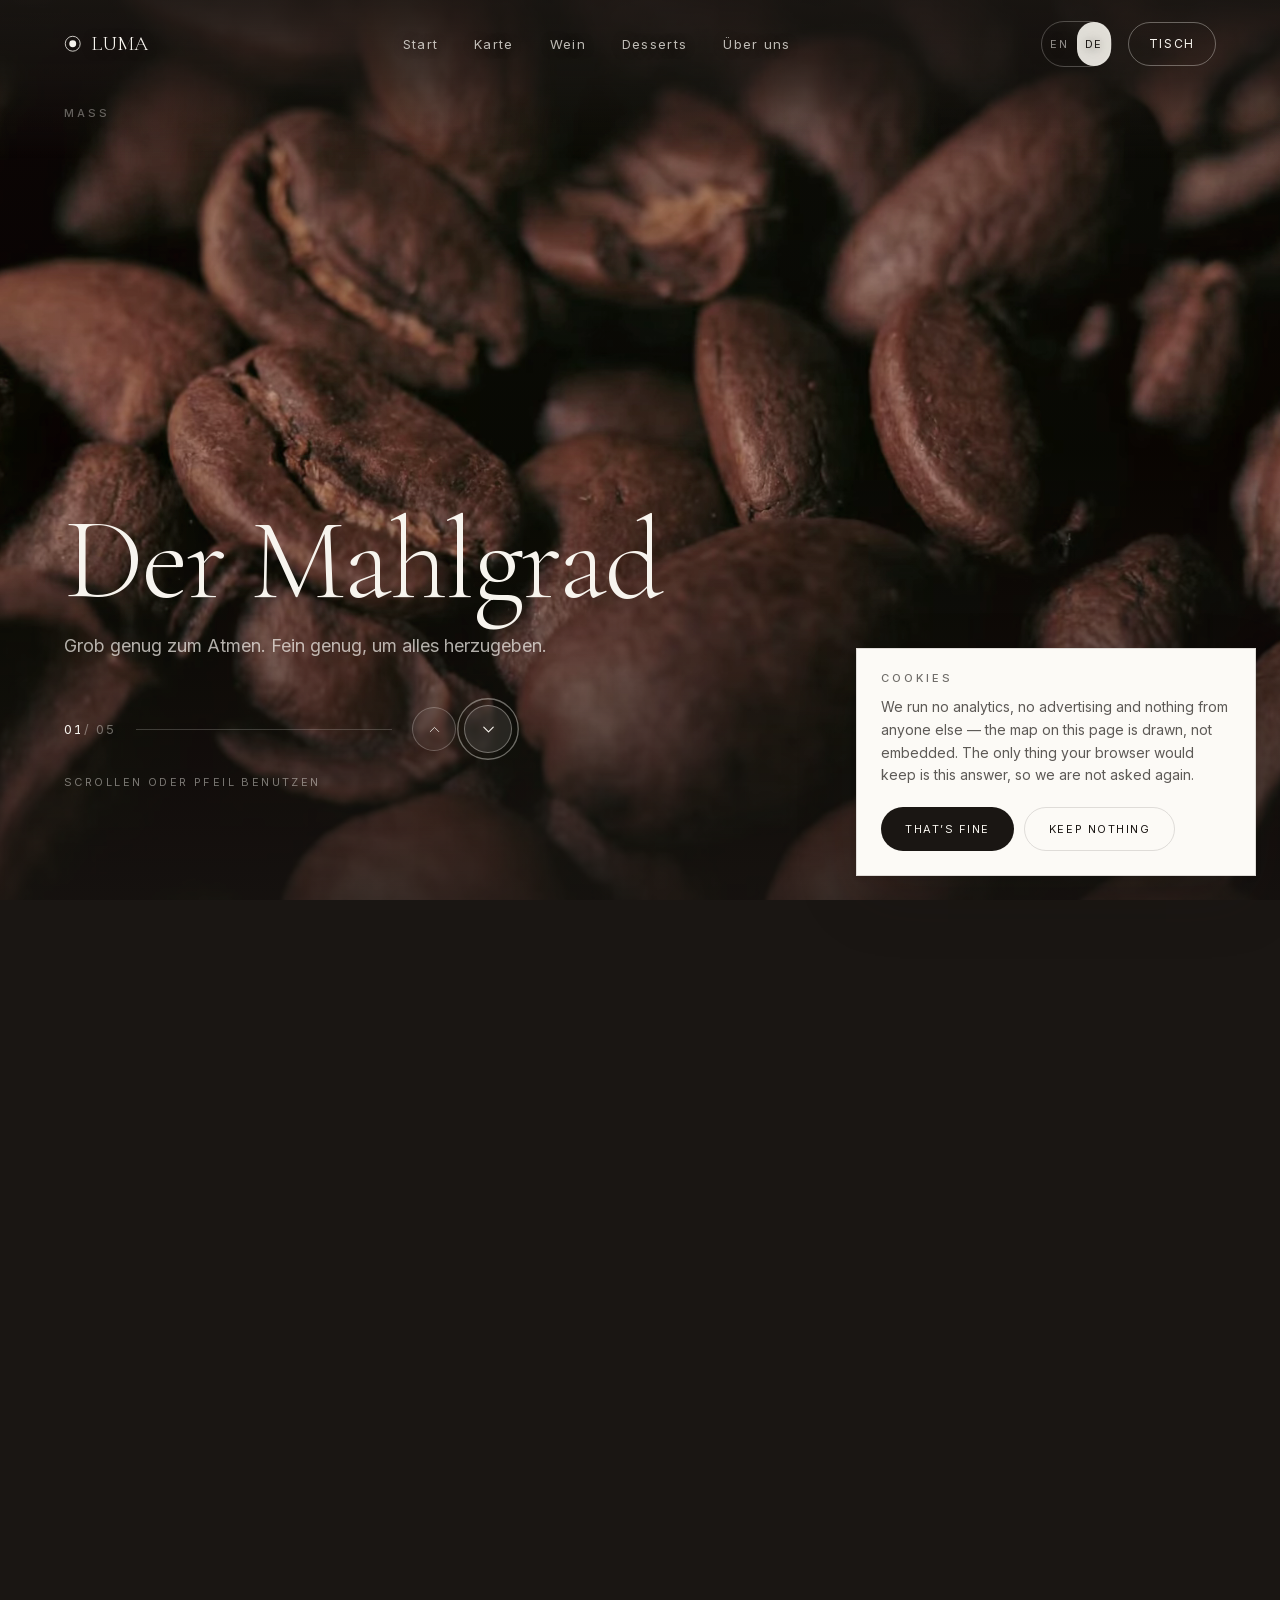
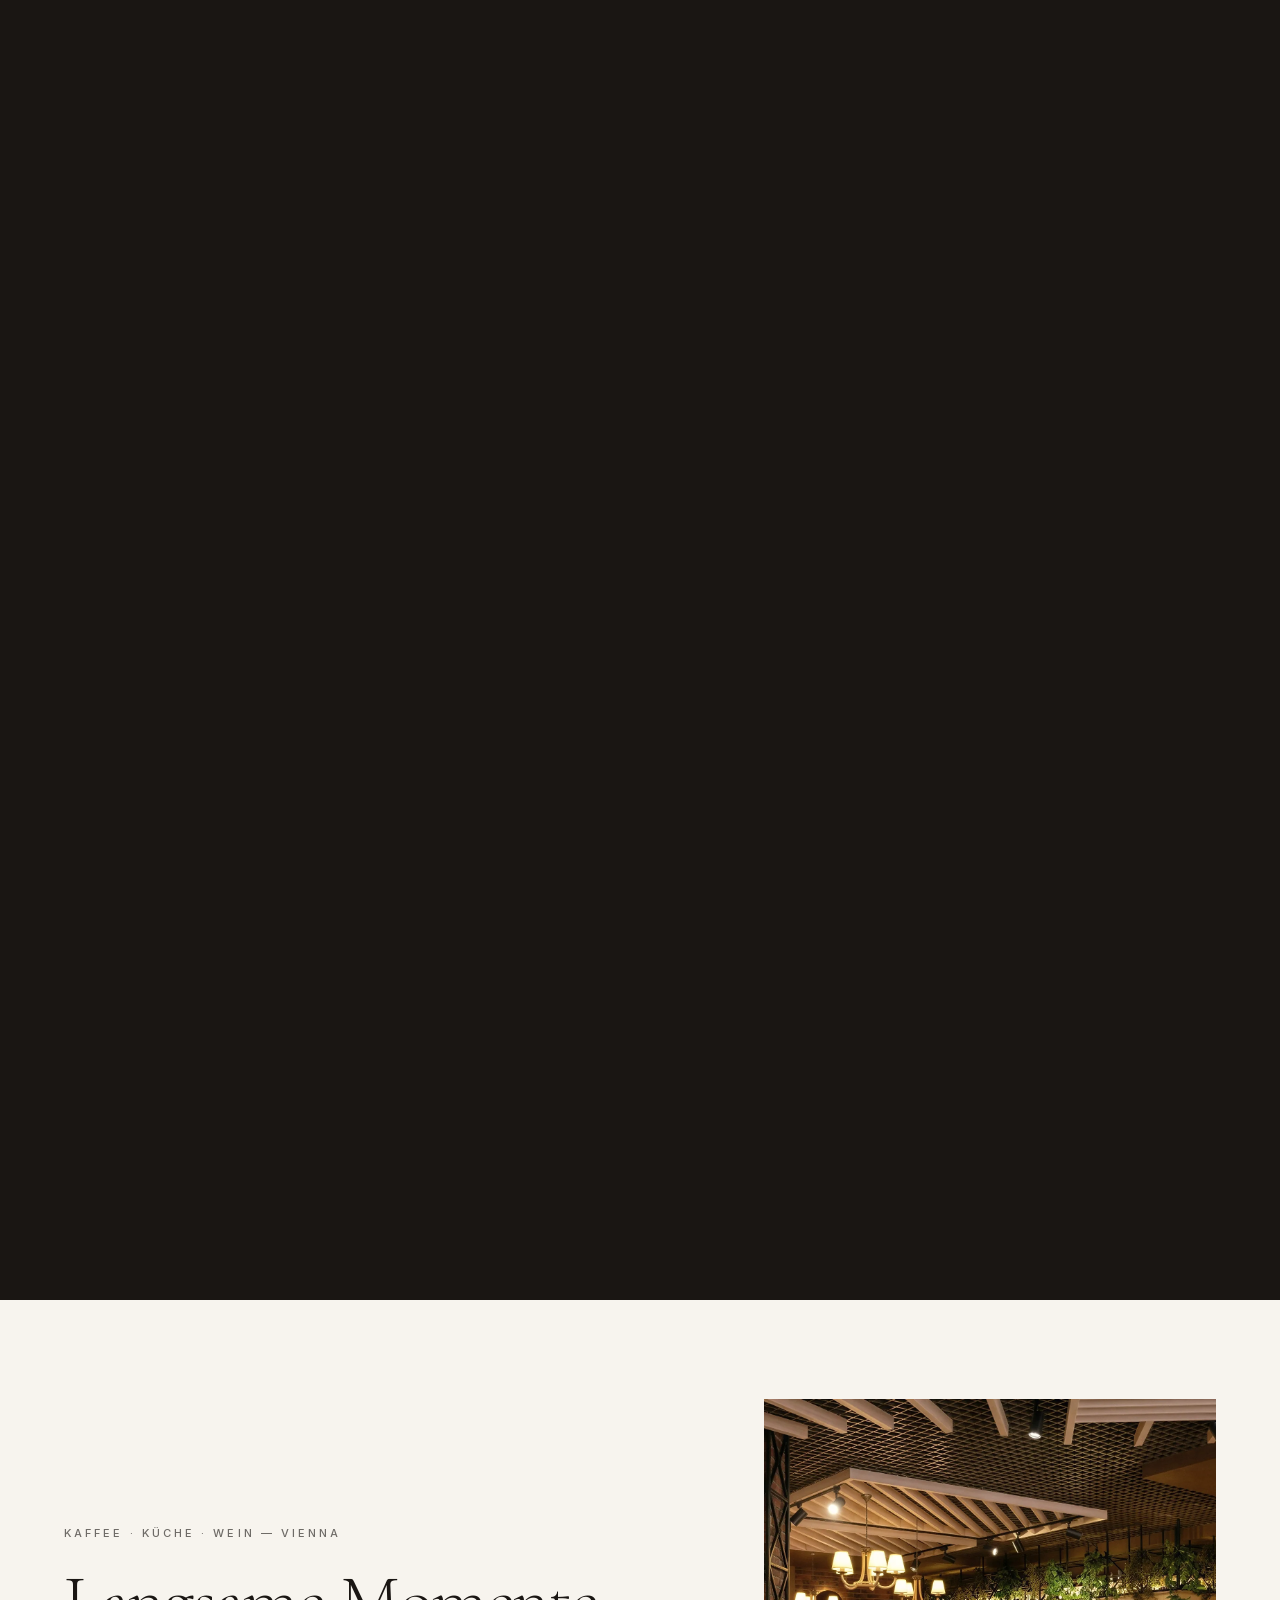
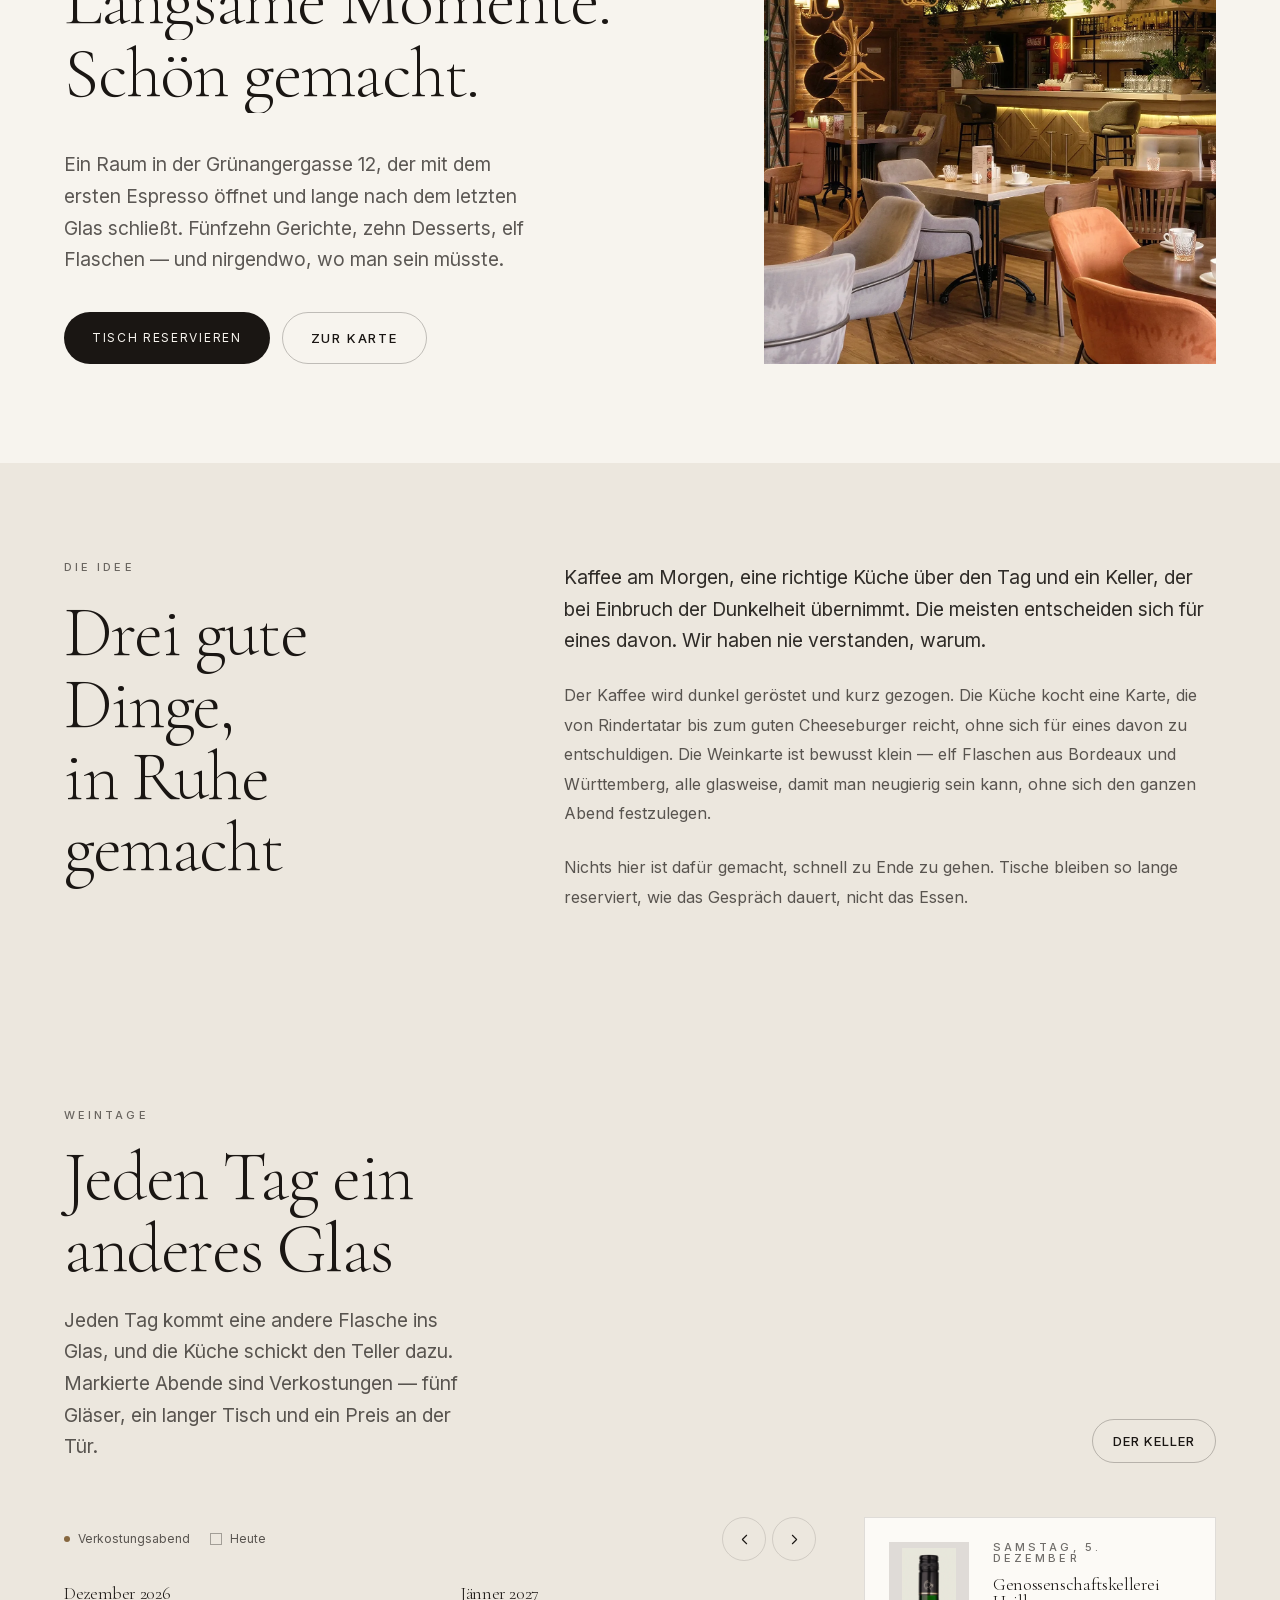
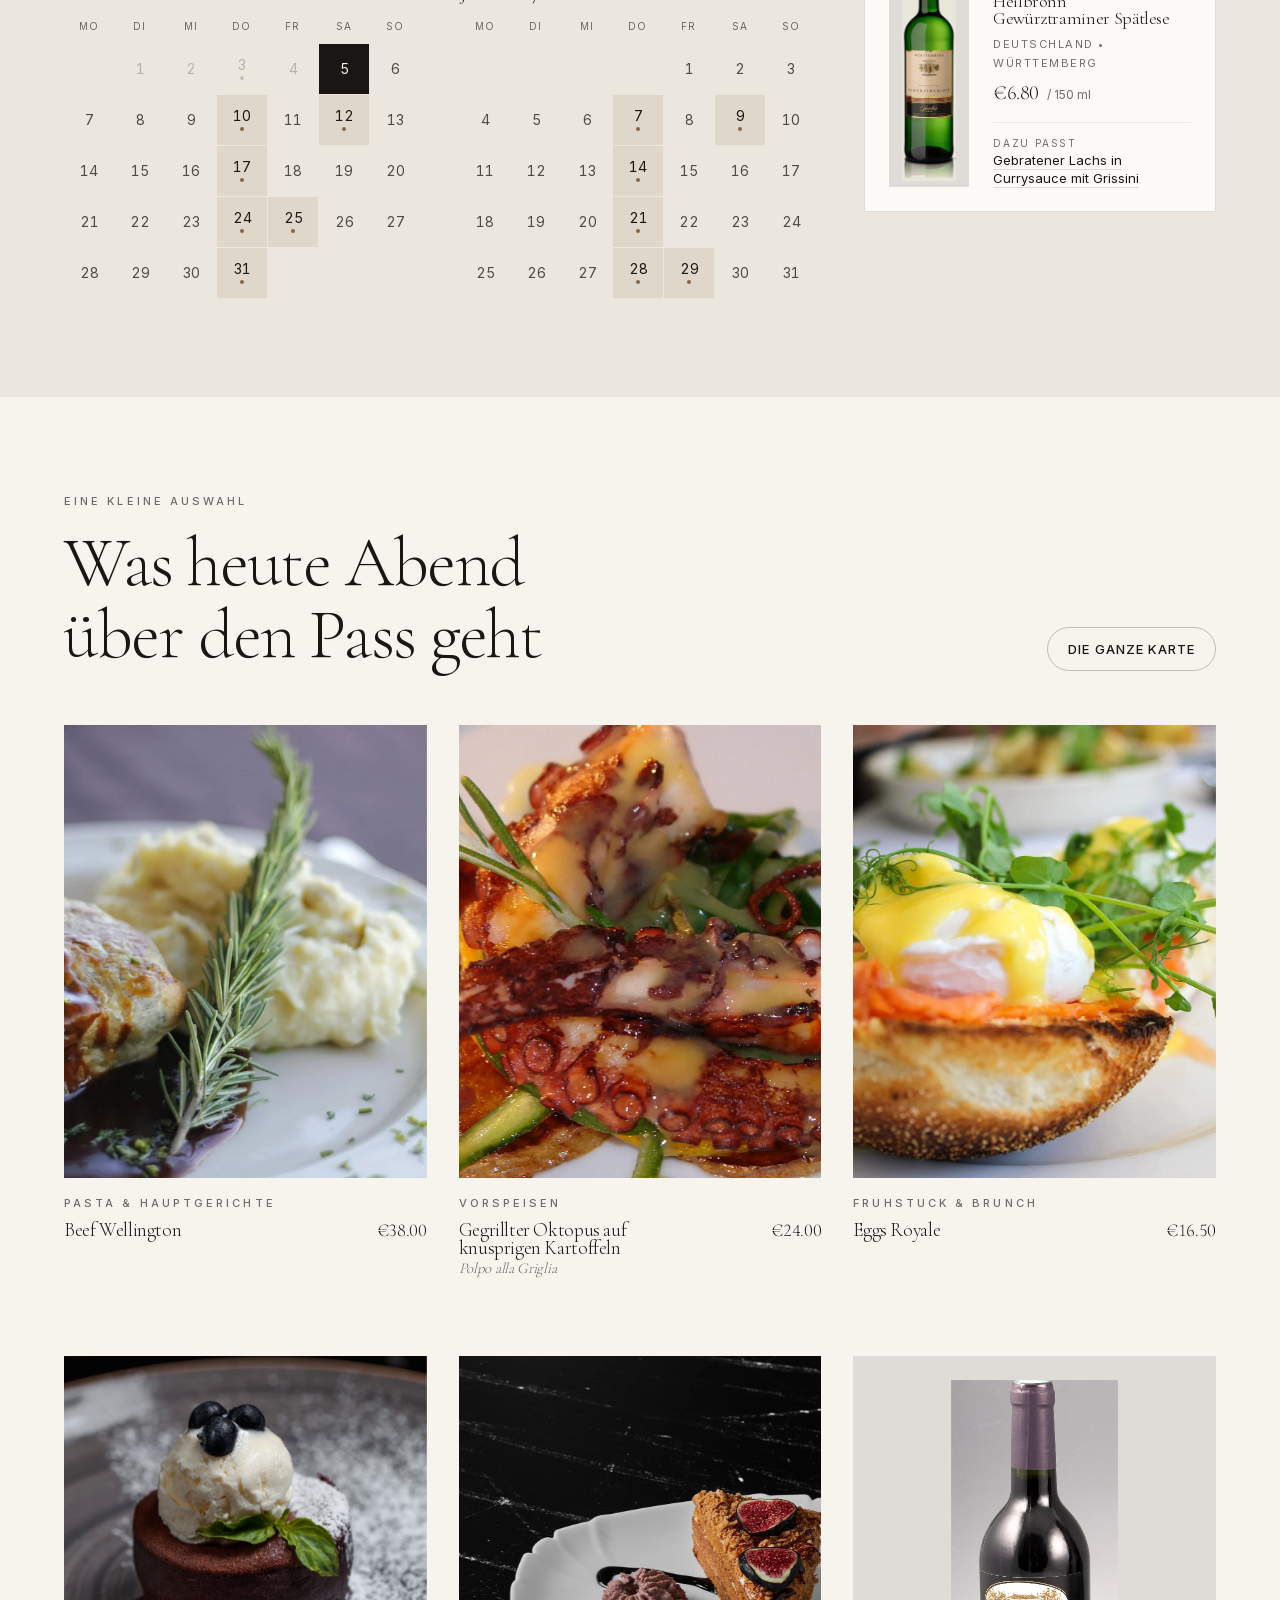
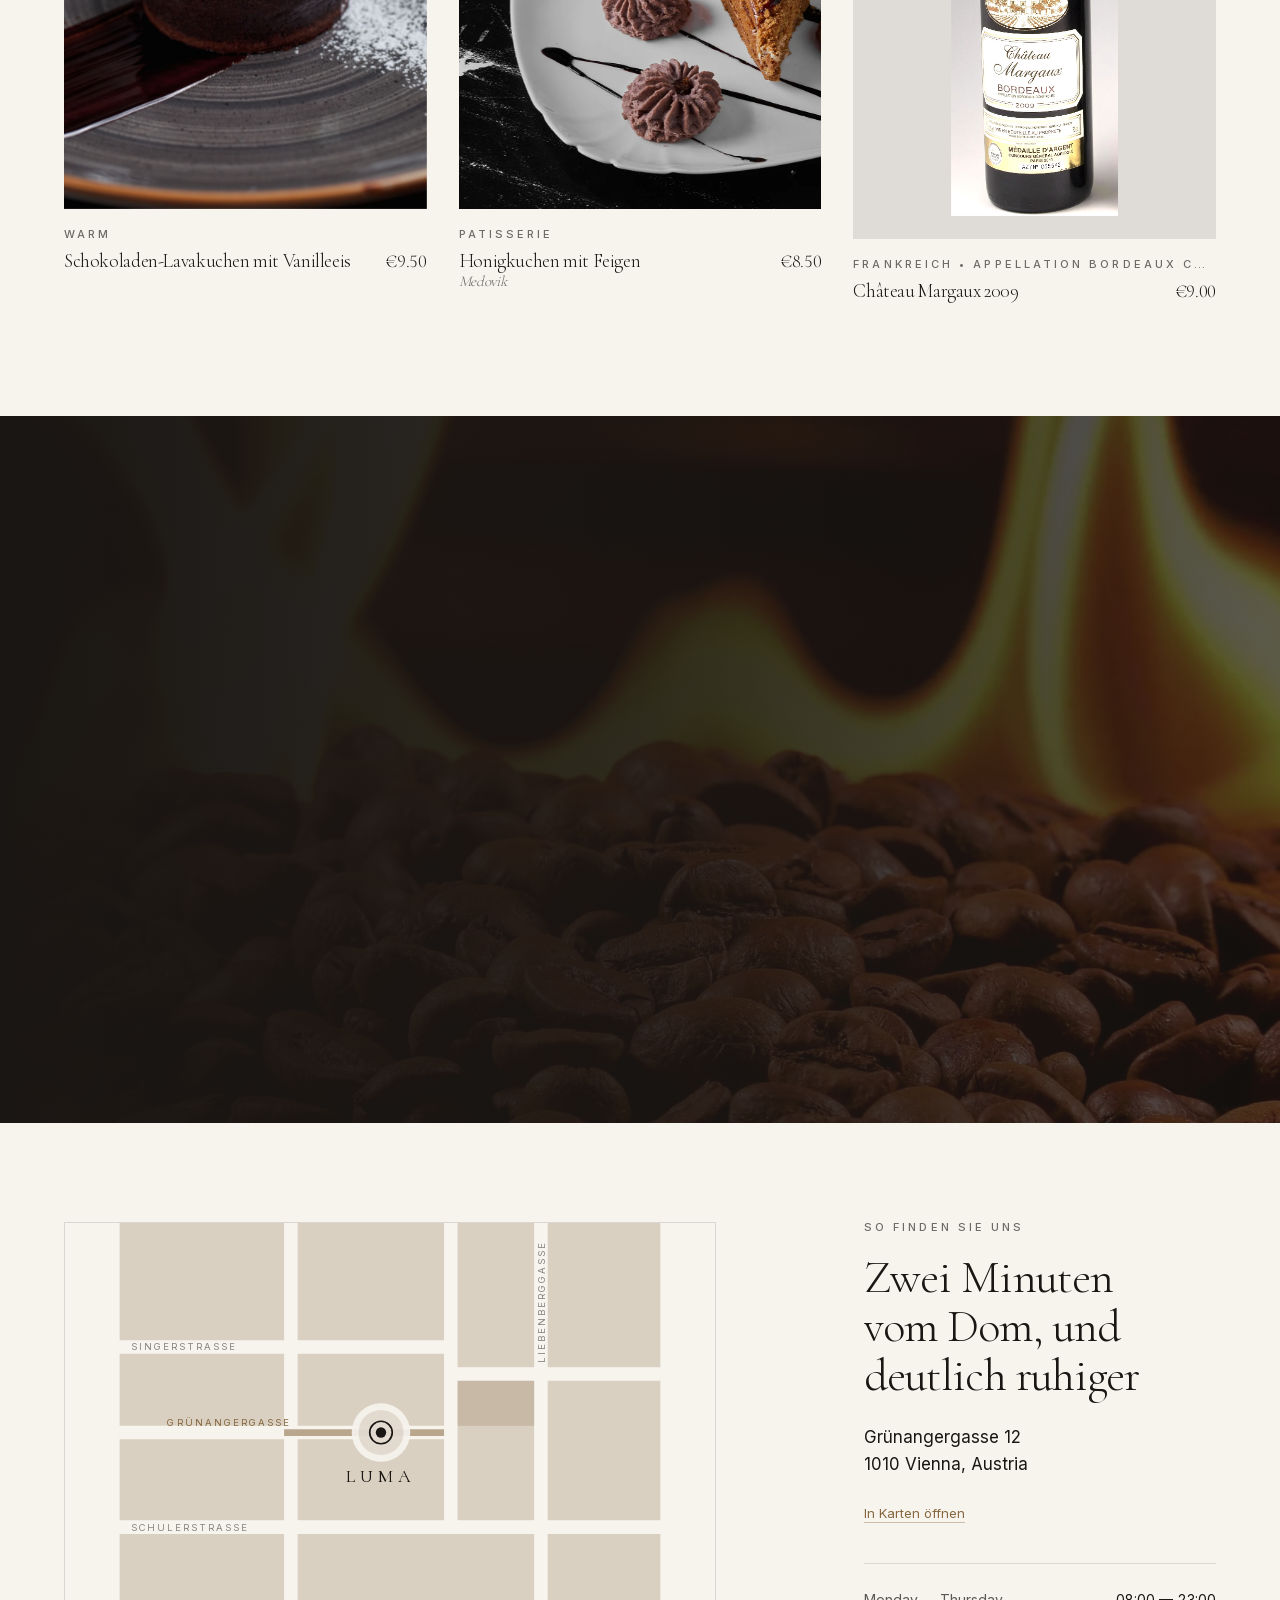
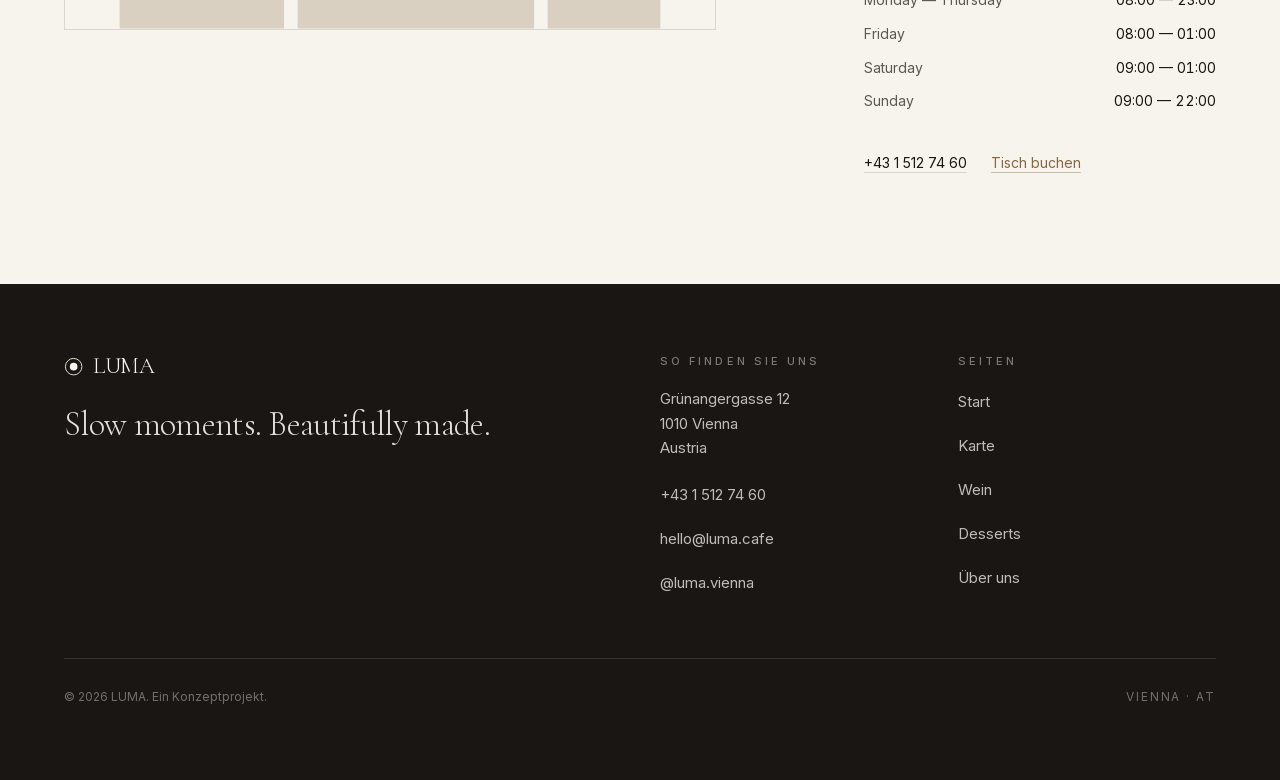
==== de/index.html @ 28891a45 "LUMA — static site (offline export) Next.js static export served from the repository root. .nojekyll" ====
<!DOCTYPE html><!--qNDkNVtqdWf23g2LTC23S--><html lang="de" class="__variable_5a3df4 __variable_37ef13"><head><meta charSet="utf-8"/><meta name="viewport" content="width=device-width, initial-scale=1, viewport-fit=cover"/><link rel="preload" href="/_next/static/media/7b89a4fd5e90ede0-s.p.woff2" as="font" crossorigin="" type="font/woff2"/><link rel="preload" href="/_next/static/media/e4af272ccee01ff0-s.p.woff2" as="font" crossorigin="" type="font/woff2"/><link rel="preload" as="image" href="/assets/videos/01-beans-poster.jpg"/><link rel="preload" as="image" href="/assets/interior/sit.webp"/><link rel="stylesheet" href="/_next/static/css/93346f34dd09237e.css" data-precedence="next"/><link rel="preload" as="script" fetchPriority="low" href="/_next/static/chunks/webpack-4986af30adf49d9c.js"/><script src="/_next/static/chunks/4bd1b696-c023c6e3521b1417.js" async=""></script><script src="/_next/static/chunks/493-e1542e39ad29304b.js" async=""></script><script src="/_next/static/chunks/main-app-eccb832766f73501.js" async=""></script><script src="/_next/static/chunks/619-ba102abea3e3d0e4.js" async=""></script><script src="/_next/static/chunks/193-39d0e36e19401b61.js" async=""></script><script src="/_next/static/chunks/356-335c699cd4cf7b7b.js" async=""></script><script src="/_next/static/chunks/917-f61daa62206565e7.js" async=""></script><script src="/_next/static/chunks/598-15c5febd90cbd93a.js" async=""></script><script src="/_next/static/chunks/381-6db9e55863828576.js" async=""></script><script src="/_next/static/chunks/123-2bc8b352fa08bd29.js" async=""></script><script src="/_next/static/chunks/303-306088474cd043d2.js" async=""></script><script src="/_next/static/chunks/app/%5Blocale%5D/page-8b7210c3ccefe9b7.js" async=""></script><script src="/_next/static/chunks/app/%5Blocale%5D/layout-a3d494e3f6dc635f.js" async=""></script><script src="/_next/static/chunks/app/%5Blocale%5D/not-found-98e4e90860218b45.js" async=""></script><meta name="next-size-adjust" content=""/><meta name="theme-color" content="#F7F4EE"/><meta name="color-scheme" content="light"/><title>LUMA — Slow moments. Beautifully made.</title><meta name="description" content="Ein Café in Wien für Kaffee, Küche und Wein. Fünfzehn Gerichte, zehn Desserts und ein kleiner Keller — ohne Eile serviert."/><meta name="application-name" content="LUMA"/><link rel="manifest" href="/manifest.webmanifest"/><meta name="robots" content="index, follow, max-image-preview:large"/><link rel="canonical" href="https://luma.cafe/de/"/><link rel="alternate" hrefLang="en" href="https://luma.cafe/en/"/><link rel="alternate" hrefLang="de" href="https://luma.cafe/de/"/><meta name="format-detection" content="telephone=no"/><meta property="og:title" content="LUMA — Slow moments. Beautifully made."/><meta property="og:description" content="Ein Café in Wien für Kaffee, Küche und Wein. Fünfzehn Gerichte, zehn Desserts und ein kleiner Keller — ohne Eile serviert."/><meta property="og:url" content="https://luma.cafe/de/"/><meta property="og:site_name" content="LUMA"/><meta property="og:locale" content="de_AT"/><meta property="og:image" content="https://luma.cafe/assets/videos/05-pouring-poster.jpg"/><meta property="og:image:width" content="1920"/><meta property="og:image:height" content="1080"/><meta property="og:image:alt" content="LUMA — espresso extraction"/><meta property="og:type" content="website"/><meta name="twitter:card" content="summary_large_image"/><meta name="twitter:title" content="LUMA — Slow moments. Beautifully made."/><meta name="twitter:description" content="Ein Café in Wien für Kaffee, Küche und Wein. Fünfzehn Gerichte, zehn Desserts und ein kleiner Keller — ohne Eile serviert."/><meta name="twitter:image" content="https://luma.cafe/assets/videos/05-pouring-poster.jpg"/><link rel="icon" href="/icon.svg?65dd569910992b0f" type="image/svg+xml" sizes="any"/><script src="/_next/static/chunks/polyfills-42372ed130431b0a.js" noModule=""></script></head><body><div hidden=""><!--$--><!--/$--></div><noscript><style>[style*="opacity:0"],[style*="opacity: 0"]{opacity:1!important;transform:none!important}</style></noscript><script type="application/ld+json">{"@context":"https://schema.org","@graph":[{"@type":"CafeOrCoffeeShop","@id":"https://luma.cafe/#venue","name":"LUMA","slogan":"Slow moments. Beautifully made.","description":"A café in Vienna for coffee, food and wine. Fifteen signature dishes, ten desserts and a curated cellar, served without hurry.","url":"https://luma.cafe/de","inLanguage":"de","image":["https://luma.cafe/assets/interior/sit.webp","https://luma.cafe/assets/videos/05-pouring-poster.jpg"],"servesCuisine":["Coffee","European","Mediterranean"],"priceRange":"€3.20–€38.00","address":{"@type":"PostalAddress","streetAddress":"Grünangergasse 12","postalCode":"1010","addressLocality":"Vienna","addressCountry":"AT"},"telephone":"+43 1 512 74 60","email":"hello@luma.cafe","openingHoursSpecification":[{"@type":"OpeningHoursSpecification","dayOfWeek":["Monday","Tuesday","Wednesday","Thursday"],"opens":"08:00","closes":"23:00"},{"@type":"OpeningHoursSpecification","dayOfWeek":["Friday"],"opens":"08:00","closes":"01:00"},{"@type":"OpeningHoursSpecification","dayOfWeek":["Saturday"],"opens":"09:00","closes":"01:00"},{"@type":"OpeningHoursSpecification","dayOfWeek":["Sunday"],"opens":"09:00","closes":"22:00"}],"hasMenu":{"@id":"https://luma.cafe/de/menu#menu"}},{"@type":"Menu","@id":"https://luma.cafe/de/menu#menu","name":"LUMA Karte","inLanguage":"de","hasMenuSection":[{"@type":"MenuSection","name":"Kaffee","hasMenuItem":[{"@type":"MenuItem","name":"Espresso","description":"Ein Schuss, kurz gezogen. Die Hausmischung, unbegleitet.","offers":{"@type":"Offer","price":"3.20","priceCurrency":"EUR"}},{"@type":"MenuItem","name":"Doppio","description":"Doppelt Kaffee, dieselbe Zeit. Für die zweite Hälfte des Vormittags.","offers":{"@type":"Offer","price":"4.00","priceCurrency":"EUR"}},{"@type":"MenuItem","name":"Macchiato","description":"Espresso, mit einem Löffel Schaum gezeichnet. Mehr nicht.","offers":{"@type":"Offer","price":"3.60","priceCurrency":"EUR"}},{"@type":"MenuItem","name":"Cortado","description":"Espresso und warme Milch zu gleichen Teilen, im Glas serviert.","offers":{"@type":"Offer","price":"4.20","priceCurrency":"EUR"}},{"@type":"MenuItem","name":"Cappuccino","description":"Bis zur weichen Spitze aufgeschäumt, bestäubt nur auf Wunsch.","offers":{"@type":"Offer","price":"4.60","priceCurrency":"EUR"}},{"@type":"MenuItem","name":"Flat White","description":"Doppelter Ristretto unter dünnem, glänzendem Mikroschaum.","offers":{"@type":"Offer","price":"4.80","priceCurrency":"EUR"}},{"@type":"MenuItem","name":"Latte","description":"Lang, mild und nachsichtig. Der, den man langsam trinkt.","offers":{"@type":"Offer","price":"5.00","priceCurrency":"EUR"}},{"@type":"MenuItem","name":"Mocha","description":"Dunkle Schokolade, in den Espresso geschmolzen, bevor die Milch kommt.","offers":{"@type":"Offer","price":"5.60","priceCurrency":"EUR"}},{"@type":"MenuItem","name":"V60 Handfilter","description":"Single Origin, frisch gemahlen, vier Minuten am Tresen. Fragen Sie, was heute offen ist.","offers":{"@type":"Offer","price":"5.50","priceCurrency":"EUR"}},{"@type":"MenuItem","name":"Chemex, für zwei","description":"Sechshundert Milliliter, zwei Tassen, ein Gespräch.","offers":{"@type":"Offer","price":"9.50","priceCurrency":"EUR"}},{"@type":"MenuItem","name":"Cold Brew","description":"Achtzehn Stunden in kaltem Wasser. Süß, säurearm, ganz ohne Eis.","offers":{"@type":"Offer","price":"5.20","priceCurrency":"EUR"}},{"@type":"MenuItem","name":"Cold Brew Tonic","description":"Auf Tonic, mit einem breiten Streifen Orangenschale. Sommer, das ganze Jahr.","offers":{"@type":"Offer","price":"6.40","priceCurrency":"EUR"}},{"@type":"MenuItem","name":"Wiener Melange","description":"Der Wiener Klassiker — milder Kaffee, heiße Milch, eine Haube Schaum.","offers":{"@type":"Offer","price":"5.00","priceCurrency":"EUR"}},{"@type":"MenuItem","name":"Einspänner","description":"Doppelter Espresso unter kaltem Schlagobers, im Glas. Durch die Sahne trinken.","offers":{"@type":"Offer","price":"5.80","priceCurrency":"EUR"}},{"@type":"MenuItem","name":"Affogato","description":"Vanille-Gelato, am Tisch ertränkt.","offers":{"@type":"Offer","price":"6.50","priceCurrency":"EUR"}},{"@type":"MenuItem","name":"Matcha Latte","description":"Ceremonial Grade, aufgeschlagen, kaum gesüßt. Gut zum Matcha-Cupcake.","offers":{"@type":"Offer","price":"5.40","priceCurrency":"EUR"}},{"@type":"MenuItem","name":"Heiße Schokolade","description":"Siebzig Prozent, dick genug, um den Löffel zu überziehen.","offers":{"@type":"Offer","price":"5.20","priceCurrency":"EUR"}}]},{"@type":"MenuSection","name":"Vorspeisen","hasMenuItem":[{"@type":"MenuItem","name":"Klassisches Rindertatar","description":"Entstanden in französischen Bistros des frühen 20. Jahrhunderts unter dem Namen Steak à la tartare. Die Zubereitung veredelte die Legenden nomadischer Rohfleischküche zu einem eleganten Bistro-Klassiker.","offers":{"@type":"Offer","price":"18.50","priceCurrency":"EUR"}},{"@type":"MenuItem","name":"Rucolasalat mit Zopfkäse","description":"Eine marktfrische mediterrane Tradition, inspiriert von süditalienischen Trattorien, die pfeffriges Wildkraut mit weichem, handgezogenem Salzkäse verbindet.","offers":{"@type":"Offer","price":"14.00","priceCurrency":"EUR"}},{"@type":"MenuItem","name":"Gegrillter Oktopus auf knusprigen Kartoffeln","description":"Eine gefeierte Delikatesse der Mittelmeerküste, traditionell in griechischen Tavernen und italienischen Fischtrattorien, wo der Oktopus vor dem Grillen über offener Holzkohle mürbe geklopft wird.","offers":{"@type":"Offer","price":"24.00","priceCurrency":"EUR"}}]},{"@type":"MenuSection","name":"Suppen","hasMenuItem":[{"@type":"MenuItem","name":"Thailändische Schweine-Nudelsuppe","description":"Im 19. Jahrhundert von Teochew-chinesischen Einwanderern nach Thailand gebracht. Die Suppe nahm lokale thailändische Kräuter und Gewürze auf und wurde zu einem der beliebtesten Streetfoods Südostasiens.","offers":{"@type":"Offer","price":"15.50","priceCurrency":"EUR"}},{"@type":"MenuItem","name":"Samtige Hühnersuppe","description":"Eine klassische kaukasische und osteuropäische Geflügelsuppe, historisch als stärkende Hausmedizin zubereitet, bei der Essig und Eigelb die Brühe ohne schwere Sahne binden.","offers":{"@type":"Offer","price":"13.50","priceCurrency":"EUR"}}]},{"@type":"MenuSection","name":"Frühstück & Brunch","hasMenuItem":[{"@type":"MenuItem","name":"Eggs Royale","description":"Entwickelt in den Speisesälen gehobener Hotels des 20. Jahrhunderts als luxuriöse Abwandlung der New Yorker Eggs Benedict, bei der Schinken durch erstklassigen Räucherlachs ersetzt wird.","offers":{"@type":"Offer","price":"16.50","priceCurrency":"EUR"}}]},{"@type":"MenuSection","name":"Pasta & Hauptgerichte","hasMenuItem":[{"@type":"MenuItem","name":"Penne mit italienischer Salsiccia und frischen Kräutern","description":"Ein rustikaler Trattoria-Klassiker aus Nord- und Mittelitalien. Kurze, gerillte Nudelformen wie Penne wurden in den Landküchen mit herzhafter regionaler Wurst und Olivenöl kombiniert, damit nichts vom Geschmack verloren geht.","offers":{"@type":"Offer","price":"19.50","priceCurrency":"EUR"}},{"@type":"MenuItem","name":"Beef Wellington","description":"Benannt nach Arthur Wellesley, dem ersten Duke of Wellington und Sieger von Waterloo. Britische Köche des 19. Jahrhunderts hüllten seinen Lieblingsbraten für königliche Bankette in knusprigen französischen Blätterteig.","offers":{"@type":"Offer","price":"38.00","priceCurrency":"EUR"}},{"@type":"MenuItem","name":"Gebratenes Lachsfilet mit weißem Spargel und Lachskaviar","description":"Ein Klassiker der skandinavischen und französischen Spitzenküche, entstanden, um die kurze Ernte des weißen Spargels im Frühjahr mit Wildlachs und edlem Kaviar zu feiern.","offers":{"@type":"Offer","price":"29.50","priceCurrency":"EUR"}},{"@type":"MenuItem","name":"Gebratener Lachs in Currysauce mit Grissini","description":"Entstanden in der globalen Fusionsküche des späten 20. Jahrhunderts. Der Teller verbindet klassische europäische Brattechnik für Fisch mit aromatischen asiatischen Currygewürzen und italienischem Gebäck.","offers":{"@type":"Offer","price":"27.00","priceCurrency":"EUR"}},{"@type":"MenuItem","name":"Gegrillte Hähnchenspieße","description":"Verwurzelt in altorientalischen Lagerfeuertraditionen, bei denen Krieger Fleisch auf Schwertern über offener Flamme grillten; später zu einem Wahrzeichen der osmanischen Küche verfeinert.","offers":{"@type":"Offer","price":"21.00","priceCurrency":"EUR"}},{"@type":"MenuItem","name":"Schweinerippchen-Souvlaki mit warmem Pita","description":"Führt direkt ins antike Griechenland zurück, wo auf Spießen gegartes Fleisch obeliskos hieß und auf den Straßenmärkten Athens verkauft wurde.","offers":{"@type":"Offer","price":"22.50","priceCurrency":"EUR"}},{"@type":"MenuItem","name":"Gegrillte Riesengarnelenspieße","description":"Ein zeitloses mediterranes Fischgericht aus den Küstendörfern, wo der Tagesfang über Holzkohle gegrillt und schlicht mit Zitrone, Meersalz und Paprika abgeschmeckt wurde.","offers":{"@type":"Offer","price":"26.00","priceCurrency":"EUR"}},{"@type":"MenuItem","name":"Klassischer Cheeseburger mit Pommes frites","description":"Entstanden im Amerika des frühen 20. Jahrhunderts, als deutsche Einwanderer das Hamburger Rindsteak zu einem Sandwich zum Mitnehmen umformten — heute eine internationale Ikone.","offers":{"@type":"Offer","price":"17.50","priceCurrency":"EUR"}}]},{"@type":"MenuSection","name":"Desserts","hasMenuItem":[{"@type":"MenuItem","name":"Dekonstruiertes Erdbeerdessert mit Vanillecreme und Brioche","description":"Eine moderne Neuinterpretation des europäischen Erdbeer-Shortcakes und des britischen Eton Mess, kunstvoll in einer Schale zerlegt, um knusprige Brioche, samtige Creme und frische Sommerbeeren gegeneinanderzusetzen.","offers":{"@type":"Offer","price":"12.50","priceCurrency":"EUR"}},{"@type":"MenuItem","name":"Schokoladentarte mit Beerenmousse","description":"Tarten entstanden im mittelalterlichen Europa als flache Teigböden. Frucht- und Moussetarten entwickelten sich in der französischen Renaissance und verbanden reichhaltige Butterböden mit feinen Fruchtpürees.","offers":{"@type":"Offer","price":"8.50","priceCurrency":"EUR"}},{"@type":"MenuItem","name":"Beeren-Cheesecake mit Karamellpopcorn","description":"Frühe Käsekuchen reichen bis ins antike Griechenland zurück. Die moderne Frischkäse-Variante wurde in den 1920er-Jahren in New York populär; heutige Küchen ergänzen sie um Auflagen wie karamellisiertes Popcorn.","offers":{"@type":"Offer","price":"9.00","priceCurrency":"EUR"}},{"@type":"MenuItem","name":"Schokoladen-Lavakuchen mit Vanilleeis","description":"1987 in New York vom französischen Koch Jean-Georges Vongerichten bekannt gemacht, der einen Schokoladenkuchen zu früh aus dem Ofen nahm und dabei den flüssigen Kern entdeckte.","offers":{"@type":"Offer","price":"9.50","priceCurrency":"EUR"}},{"@type":"MenuItem","name":"Himbeer-Soufflé-Mousse-Torte","description":"Leichte Soufflés und Mousses wurden im Frankreich des 18. Jahrhunderts von Vincent La Chapelle und Marie-Antoine Carême perfektioniert, die das Unterheben von Luft in Fruchtcremes meisterhaft beherrschten.","offers":{"@type":"Offer","price":"8.00","priceCurrency":"EUR"}},{"@type":"MenuItem","name":"Matcha-Cupcake","description":"Cupcakes tauchten 1796 erstmals in amerikanischen Kochbüchern auf. Die Verbindung mit japanischer Matcha-Creme wurde in den 2000er-Jahren in spezialisierten Bäckereien weltweit beliebt.","offers":{"@type":"Offer","price":"5.50","priceCurrency":"EUR"}},{"@type":"MenuItem","name":"Rohkostriegel mit Beeren und Nüssen","description":"Rohe vegane Desserts gehen auf die Naturkostbewegung der Mitte des 20. Jahrhunderts zurück und ersetzen Milchprodukte und gebackenes Mehl durch kaltgepresste Nüsse, Fruchtpürees und natürliche Süße.","offers":{"@type":"Offer","price":"7.50","priceCurrency":"EUR"}},{"@type":"MenuItem","name":"Baiser-Cupcake mit Physalis","description":"Einzelne Cup Cakes entstanden im Amerika des 19. Jahrhunderts. Sie mit exotischen Früchten wie der südamerikanischen Physalis zu krönen, wurde zum Trend gehobener Patisserien französischer Schule.","offers":{"@type":"Offer","price":"6.00","priceCurrency":"EUR"}},{"@type":"MenuItem","name":"Flüssiger Schokoladenkuchen mit Beeren","description":"Eine Abwandlung des klassischen Lavakuchens, die in der Spitzengastronomie der 1980er-Jahre weltweit Furore machte und den Kontrast zwischen warm schmelzender Schokolade und kühler Sahne betont.","offers":{"@type":"Offer","price":"9.50","priceCurrency":"EUR"}},{"@type":"MenuItem","name":"Honigkuchen mit Feigen","description":"Im Russland des 19. Jahrhunderts von einem jungen Hofkoch für Kaiserin Jelisaweta Alexejewna geschaffen, die das feine Gleichgewicht aus dünnem Honigteig und säuerlichem Sauerrahm liebte.","offers":{"@type":"Offer","price":"8.50","priceCurrency":"EUR"}},{"@type":"MenuItem","name":"Klassische saftige Schokoladen-Brownies","description":"Erfunden in Chicago im Palmer House Hotel für die Weltausstellung 1893, auf Wunsch von Bertha Palmer als tragbares, kuchenartiges Dessert für Hotelgäste.","offers":{"@type":"Offer","price":"7.00","priceCurrency":"EUR"}}]},{"@type":"MenuSection","name":"Wein","hasMenuItem":[{"@type":"MenuItem","name":"Château Gravières de la Madeleine 2004","description":"Eine klassische gereifte Bordeaux-Cuvée, dominiert von Merlot und Cabernet Sauvignon. Reife Tannine, Noten von reifer Pflaume, Waldboden, weichem Leder und dezenter Eiche.","offers":{"@type":"Offer","price":"7.50","priceCurrency":"EUR"}},{"@type":"MenuItem","name":"Château Maurine 2016","description":"Ein eleganter trockener Rotwein aus dem Médoc. Aromen von schwarzer Johannisbeere, dunkler Kirsche, Vanille und Eiche verbinden sich mit einem gut strukturierten, warm-würzigen Abgang.","offers":{"@type":"Offer","price":"6.50","priceCurrency":"EUR"}},{"@type":"MenuItem","name":"Roc de Lussac 2005","description":"Ein Bordeaux vom rechten Ufer aus einem herausragenden Jahrgang. Ein aristokratisches Bukett aus kandierten dunklen Beeren, feinen Gewürzen, Röstnoten und dezentem Rauch auf samtigem Gaumen.","offers":{"@type":"Offer","price":"8.50","priceCurrency":"EUR"}},{"@type":"MenuItem","name":"Château Taris 2007","description":"Ein traditioneller trockener Rotwein mit leichtem, harmonischem Charakter. Feine rote Fruchtnoten, getrocknete Kräuter und ein zurückhaltender, klarer Abgang.","offers":{"@type":"Offer","price":"5.80","priceCurrency":"EUR"}},{"@type":"MenuItem","name":"Maison Badet, Clément & Cᵒ Cuvée Prestige","description":"Eine repräsentative Hauscuvée mit weichem, fruchtbetontem Profil. Reiche Aromen von reifer Kirsche, Brombeere und milden Backgewürzen. Geschmeidig und vielseitig.","offers":{"@type":"Offer","price":"5.20","priceCurrency":"EUR"}},{"@type":"MenuItem","name":"Château Margaux 2009","description":"Ausdrucksvolle Aromen von reifen Beeren, Vanille und Zedernholz, getragen von feinen, seidigen Tanninen.","offers":{"@type":"Offer","price":"9.00","priceCurrency":"EUR"}},{"@type":"MenuItem","name":"Fleiner Kirchenweinberg Samtrot Kabinett","description":"Aus der seltenen Rebsorte Samtrot. Eleganter Kabinett mit seidigem Gaumen, Noten von frischer Himbeere, reifer Kirsche und samtiger Textur.","offers":{"@type":"Offer","price":"6.20","priceCurrency":"EUR"}},{"@type":"MenuItem","name":"Genossenschaftskellerei Heilbronn Schwarzriesling Spätlese","description":"Ein weicher, tanninarmer Roter aus Schwarzriesling — dem württembergischen Namen für Pinot Meunier. Die späte Lese bringt zarte Sauerkirsche, Johannisbeere und warme Mandel über einen runden, unaufgeregten Abgang.","offers":{"@type":"Offer","price":"6.60","priceCurrency":"EUR"}},{"@type":"MenuItem","name":"Genossenschaftskellerei Heilbronn Muskateller","description":"Ein ausgesprochen aromatischer Weißwein mit lebendigen Noten von Muskatnuss, weißen Blüten, Pfirsich und tropischen Früchten. Frisch, klar und unkompliziert.","offers":{"@type":"Offer","price":"5.50","priceCurrency":"EUR"}},{"@type":"MenuItem","name":"Genossenschaftskellerei Heilbronn Gewürztraminer Spätlese","description":"Ein Spätlese-Weißwein mit üppigem, unverwechselbarem Bukett aus Rosenblättern, Litschi, exotischen Gewürzen und Honig. Reichhaltig, duftig und leicht restsüß.","offers":{"@type":"Offer","price":"6.80","priceCurrency":"EUR"}},{"@type":"MenuItem","name":"Genossenschaftskellerei Heilbronn Riesling Beerenauslese","description":"Ein exklusiver Dessertwein aus handverlesenen, überreifen Rieslingbeeren. Tiefgoldene Farbe, lebendige Säure als Gegengewicht zu honigsüßer Fülle, getrockneter Aprikose und kandierter Zitrone.","offers":{"@type":"Offer","price":"16.00","priceCurrency":"EUR"}}]}]}]}</script><a href="#main" class="sr-only focus:not-sr-only focus:fixed focus:left-4 focus:top-4 focus:z-[100] focus:rounded-full focus:bg-espresso focus:px-5 focus:py-3 focus:text-sm focus:text-ivory">Zum Inhalt springen</a><header class="fixed inset-x-0 top-0 z-50 isolate border-b transition-[background-color,border-color,backdrop-filter,color] duration-500 border-transparent bg-transparent text-espresso" style="padding-top:env(safe-area-inset-top)"><div class="shell flex h-[var(--header-h)] items-center justify-between gap-6"><a aria-label="LUMA — Start" class="-ml-1 flex min-h-[44px] items-center px-1 transition-opacity duration-300 hover:opacity-70" href="/de/"><span class="inline-flex items-center gap-2.5 leading-none text-[0.95rem]"><svg viewBox="0 0 24 24" aria-hidden="true" class="h-[1.15em] w-[1.15em] shrink-0"><circle cx="12" cy="12" r="10.25" fill="none" stroke="currentColor" stroke-width="1.1"></circle><circle cx="12" cy="12" r="4.75" fill="currentColor"></circle></svg><span class="font-display text-[1.35em] tracking-[0.22em] font-normal">LUMA</span></span></a><nav aria-label="Primary" class="hidden lg:block"><ul class="flex items-center gap-9"><li><a class="group relative inline-flex min-h-[44px] items-center text-[0.8125rem] tracking-[0.1em] transition-colors duration-300 text-espresso/80 hover:text-espresso" href="/de/">Start<span class="absolute inset-x-0 bottom-2.5 h-px origin-left transition-transform duration-500 ease-[var(--ease-out)] bg-espresso scale-x-0 group-hover:scale-x-100"></span></a></li><li><a class="group relative inline-flex min-h-[44px] items-center text-[0.8125rem] tracking-[0.1em] transition-colors duration-300 text-espresso/80 hover:text-espresso" href="/de/menu/">Karte<span class="absolute inset-x-0 bottom-2.5 h-px origin-left transition-transform duration-500 ease-[var(--ease-out)] bg-espresso scale-x-0 group-hover:scale-x-100"></span></a></li><li><a class="group relative inline-flex min-h-[44px] items-center text-[0.8125rem] tracking-[0.1em] transition-colors duration-300 text-espresso/80 hover:text-espresso" href="/de/wine/">Wein<span class="absolute inset-x-0 bottom-2.5 h-px origin-left transition-transform duration-500 ease-[var(--ease-out)] bg-espresso scale-x-0 group-hover:scale-x-100"></span></a></li><li><a class="group relative inline-flex min-h-[44px] items-center text-[0.8125rem] tracking-[0.1em] transition-colors duration-300 text-espresso/80 hover:text-espresso" href="/de/desserts/">Desserts<span class="absolute inset-x-0 bottom-2.5 h-px origin-left transition-transform duration-500 ease-[var(--ease-out)] bg-espresso scale-x-0 group-hover:scale-x-100"></span></a></li><li><a class="group relative inline-flex min-h-[44px] items-center text-[0.8125rem] tracking-[0.1em] transition-colors duration-300 text-espresso/80 hover:text-espresso" href="/de/story/">Über uns<span class="absolute inset-x-0 bottom-2.5 h-px origin-left transition-transform duration-500 ease-[var(--ease-out)] bg-espresso scale-x-0 group-hover:scale-x-100"></span></a></li></ul></nav><div class="flex items-center gap-2 sm:gap-4"><div class="flex items-center rounded-full border transition-colors duration-500 border-line"><a hrefLang="en" aria-label="English" class="flex min-h-[44px] min-w-[2.75rem] items-center justify-center rounded-full px-2 text-[0.6875rem] tracking-[0.14em] transition-colors duration-300 text-faint hover:text-espresso" href="/en/">EN</a><a hrefLang="de" aria-current="true" aria-label="Deutsch" class="flex min-h-[44px] min-w-[2.75rem] items-center justify-center rounded-full px-2 text-[0.6875rem] tracking-[0.14em] transition-colors duration-300 bg-espresso text-ivory" href="/de/">DE</a></div><button type="button" class="hidden min-h-[44px] items-center rounded-full border px-5 text-[0.75rem] uppercase tracking-[0.14em] transition-colors duration-300 sm:inline-flex border-espresso/25 text-espresso hover:border-espresso hover:bg-espresso hover:text-ivory">Tisch</button><button type="button" aria-label="Karte" aria-expanded="false" class="-mr-2 flex h-11 w-11 items-center justify-center lg:hidden text-espresso"><svg xmlns="http://www.w3.org/2000/svg" width="20" height="20" viewBox="0 0 24 24" fill="none" stroke="currentColor" stroke-width="1.4" stroke-linecap="round" stroke-linejoin="round" class="lucide lucide-menu" aria-hidden="true"><path d="M4 5h16"></path><path d="M4 12h16"></path><path d="M4 19h16"></path></svg></button></div></div></header><main id="main"><section aria-label="How the coffee is made" class="relative bg-espresso" style="height:500svh"><div data-dark="true" class="sticky top-0 h-[100svh] w-full overflow-hidden"><div class="absolute inset-0 transition-opacity duration-[600ms] ease-linear" style="opacity:1" aria-hidden="false"><img alt="" decoding="async" data-nimg="fill" class="object-cover" style="position:absolute;height:100%;width:100%;left:0;top:0;right:0;bottom:0;color:transparent" src="/assets/videos/01-beans-poster.jpg"/><video muted="" loop="" playsInline="" preload="none" disablePictureInPicture="" tabindex="-1" aria-hidden="true" poster="/assets/videos/01-beans-poster.jpg" class="absolute inset-0 h-full w-full object-cover transition-opacity duration-500 ease-linear" style="opacity:0"><source src="/assets/videos/01-beans-1080.webm" type="video/webm" media="(min-width: 768px)"/><source src="/assets/videos/01-beans-1080.mp4" type="video/mp4" media="(min-width: 768px)"/><source src="/assets/videos/01-beans-720.mp4" type="video/mp4"/></video></div><div class="absolute inset-0 transition-opacity duration-[600ms] ease-linear" style="opacity:0" aria-hidden="true"><img alt="" loading="lazy" decoding="async" data-nimg="fill" class="object-cover" style="position:absolute;height:100%;width:100%;left:0;top:0;right:0;bottom:0;color:transparent" src="/assets/videos/02-roasting-poster.jpg"/><video muted="" loop="" playsInline="" preload="none" disablePictureInPicture="" tabindex="-1" aria-hidden="true" poster="/assets/videos/02-roasting-poster.jpg" class="absolute inset-0 h-full w-full object-cover transition-opacity duration-500 ease-linear" style="opacity:0"><source src="/assets/videos/02-roasting-1080.webm" type="video/webm" media="(min-width: 768px)"/><source src="/assets/videos/02-roasting-1080.mp4" type="video/mp4" media="(min-width: 768px)"/><source src="/assets/videos/02-roasting-720.mp4" type="video/mp4"/></video></div><div class="absolute inset-0 transition-opacity duration-[600ms] ease-linear" style="opacity:0" aria-hidden="true"></div><div class="absolute inset-0 transition-opacity duration-[600ms] ease-linear" style="opacity:0" aria-hidden="true"></div><div class="absolute inset-0 transition-opacity duration-[600ms] ease-linear" style="opacity:0" aria-hidden="true"></div><div class="pointer-events-none absolute inset-0 bg-gradient-to-t from-espresso/78 via-espresso/8 to-espresso/30"></div><div class="pointer-events-none absolute inset-0 flex flex-col justify-between py-[clamp(5.5rem,12vh,8rem)] text-ivory"><div class="shell"><p class="t-eyebrow text-ivory/55" style="opacity:0;transform:translateY(8px)">Ursprung</p></div><div class="shell"><div style="opacity:0;transform:translateY(26px)"><h2 class="font-display t-display mb-4 max-w-[14ch]">Die Bohne</h2><p class="max-w-[44ch] text-[clamp(0.9375rem,1.6vw,1.125rem)] leading-relaxed text-ivory/70">Alles beginnt mit etwas, das in eine Hand passt.</p></div><div class="pointer-events-auto mt-[clamp(2rem,5vh,3.5rem)] flex items-center gap-5"><p class="t-num flex items-baseline gap-1 text-[0.8125rem] tracking-[0.16em] text-ivory/70"><span class="relative inline-block w-[2ch] overflow-hidden text-ivory"><span class="inline-block" style="transform:none">01</span></span><span class="text-ivory/40">/ <!-- -->05</span></p><div class="h-px flex-1 max-w-[16rem] bg-ivory/20"><div class="h-full origin-left bg-ivory/70" style="transform:scaleX(0)"></div></div><div class="flex shrink-0 items-center gap-2"><button type="button" disabled="" aria-label="Vorheriger Schritt" class="flex h-11 w-11 items-center justify-center rounded-full border border-ivory/25 bg-ivory/5 text-ivory/80 backdrop-blur-[2px] transition-all duration-300 hover:border-ivory/60 hover:bg-ivory/15 hover:text-ivory disabled:pointer-events-none disabled:opacity-25"><svg xmlns="http://www.w3.org/2000/svg" width="17" height="17" viewBox="0 0 24 24" fill="none" stroke="currentColor" stroke-width="1.4" stroke-linecap="round" stroke-linejoin="round" class="lucide lucide-chevron-up" aria-hidden="true"><path d="m18 15-6-6-6 6"></path></svg></button><button type="button" aria-label="Nächster Schritt" class="group relative flex h-12 w-12 items-center justify-center rounded-full border border-ivory/35 bg-ivory/10 text-ivory backdrop-blur-[2px] transition-all duration-300 hover:border-ivory/70 hover:bg-ivory/20"><span aria-hidden="true" class="absolute inset-0 rounded-full border border-ivory/40"></span><svg xmlns="http://www.w3.org/2000/svg" width="19" height="19" viewBox="0 0 24 24" fill="none" stroke="currentColor" stroke-width="1.4" stroke-linecap="round" stroke-linejoin="round" class="lucide lucide-chevron-down transition-transform duration-300 group-hover:translate-y-0.5" aria-hidden="true"><path d="m6 9 6 6 6-6"></path></svg></button></div></div><p class="mt-5 text-[0.6875rem] uppercase tracking-[0.22em] text-ivory/45" style="opacity:0">Scrollen oder Pfeil benutzen</p></div></div><p class="sr-only">LUMA<!-- -->: <!-- -->Die Bohne, Die Röstung, Der Mahlgrad, Der Andruck, Die Tasse<!-- -->.</p></div></section><section class="section relative overflow-hidden bg-ivory pt-[clamp(5rem,12vh,8rem)]"><div class="shell"><div class="grid items-end gap-x-12 gap-y-[clamp(3rem,7vh,5rem)] lg:grid-cols-12"><div class="lg:col-span-7"><div style="opacity:0"><p class="t-eyebrow text-faint mb-7">Kaffee · Küche · Wein<!-- --> — <!-- -->Vienna</p></div><h1 class="font-display text-espresso text-[clamp(2.5rem,5.6vw,5.25rem)] leading-[0.98] tracking-[-0.02em]"><span class="block overflow-hidden pb-[0.08em]"><span class="block" style="transform:translateY(110%)">Langsame Momente.</span></span><span class="block overflow-hidden pb-[0.08em]"><span class="block" style="transform:translateY(110%)">Schön gemacht.</span></span></h1><div class="mt-[clamp(2rem,4vh,3rem)] max-w-[46ch]" style="opacity:0;transform:translateY(20px)"><p class="t-lead text-muted">Ein Raum in der Grünangergasse 12, der mit dem ersten Espresso öffnet und lange nach dem letzten Glas schließt. Fünfzehn Gerichte, zehn Desserts, elf Flaschen — und nirgendwo, wo man sein müsste.</p><div class="mt-9 flex flex-wrap items-center gap-3"><button type="button" class="inline-flex min-h-[52px] items-center justify-center rounded-full bg-espresso px-7 text-[0.75rem] uppercase tracking-[0.14em] text-ivory transition-colors duration-300 hover:bg-coffee">Tisch reservieren</button><a class="inline-flex items-center justify-center gap-2 rounded-full font-sans font-medium transition-[background-color,color,border-color,transform] duration-300 ease-[var(--ease-out)] active:scale-[0.985] disabled:pointer-events-none disabled:opacity-40 min-h-[52px] px-7 text-[0.8125rem] tracking-[0.14em] uppercase border border-espresso/25 text-espresso hover:border-espresso hover:bg-espresso hover:text-ivory" href="/de/menu/">Zur Karte</a></div></div></div><div class="relative aspect-[4/5] w-full overflow-hidden bg-ivory-deep lg:col-span-5" style="opacity:0;transform:scale(1.05)"><img alt="The dining room at LUMA, tables laid under brass light" decoding="async" data-nimg="fill" class="object-cover" style="position:absolute;height:100%;width:100%;left:0;top:0;right:0;bottom:0;object-position:50% 45%;color:transparent;background-size:cover;background-position:50% 45%;background-repeat:no-repeat;background-image:url(&quot;data:image/svg+xml;charset=utf-8,%3Csvg xmlns=&#x27;http://www.w3.org/2000/svg&#x27; %3E%3Cfilter id=&#x27;b&#x27; color-interpolation-filters=&#x27;sRGB&#x27;%3E%3CfeGaussianBlur stdDeviation=&#x27;20&#x27;/%3E%3CfeColorMatrix values=&#x27;1 0 0 0 0 0 1 0 0 0 0 0 1 0 0 0 0 0 100 -1&#x27; result=&#x27;s&#x27;/%3E%3CfeFlood x=&#x27;0&#x27; y=&#x27;0&#x27; width=&#x27;100%25&#x27; height=&#x27;100%25&#x27;/%3E%3CfeComposite operator=&#x27;out&#x27; in=&#x27;s&#x27;/%3E%3CfeComposite in2=&#x27;SourceGraphic&#x27;/%3E%3CfeGaussianBlur stdDeviation=&#x27;20&#x27;/%3E%3C/filter%3E%3Cimage width=&#x27;100%25&#x27; height=&#x27;100%25&#x27; x=&#x27;0&#x27; y=&#x27;0&#x27; preserveAspectRatio=&#x27;none&#x27; style=&#x27;filter: url(%23b);&#x27; href=&#x27;[data-uri]&#x27;/%3E%3C/svg%3E&quot;)" src="/assets/interior/sit.webp"/></div></div></div></section><section aria-labelledby="about-title" class="section bg-ivory-deep"><div class="shell"><div class="grid gap-x-12 gap-y-10 lg:grid-cols-12"><div class="lg:col-span-4"><div style="opacity:0;transform:translateY(24px)"><p class="t-eyebrow text-faint mb-6">Die Idee</p><h2 id="about-title" class="font-display t-h1 text-balance">Drei gute Dinge, in Ruhe gemacht</h2></div></div><div class="lg:col-span-7 lg:col-start-6"><div style="opacity:0;transform:translateY(24px)"><p class="t-lead mb-6 text-espresso/90">Kaffee am Morgen, eine richtige Küche über den Tag und ein Keller, der bei Einbruch der Dunkelheit übernimmt. Die meisten entscheiden sich für eines davon. Wir haben nie verstanden, warum.</p><p class="mb-6 leading-[1.85] text-muted">Der Kaffee wird dunkel geröstet und kurz gezogen. Die Küche kocht eine Karte, die von Rindertatar bis zum guten Cheeseburger reicht, ohne sich für eines davon zu entschuldigen. Die Weinkarte ist bewusst klein — elf Flaschen aus Bordeaux und Württemberg, alle glasweise, damit man neugierig sein kann, ohne sich den ganzen Abend festzulegen.</p><p class="leading-[1.85] text-muted">Nichts hier ist dafür gemacht, schnell zu Ende zu gehen. Tische bleiben so lange reserviert, wie das Gespräch dauert, nicht das Essen.</p></div></div></div></div></section><section aria-labelledby="days-title" class="section bg-ivory-deep"><div class="shell"><div class="mb-[clamp(2.5rem,6vh,4rem)] flex flex-wrap items-end justify-between gap-6" style="opacity:0;transform:translateY(24px)"><div class="max-w-[40ch]"><p class="t-eyebrow text-faint mb-5">Weintage</p><h2 id="days-title" class="font-display t-h1 text-balance">Jeden Tag ein anderes Glas</h2><p class="mt-5 t-lead text-muted">Jeden Tag kommt eine andere Flasche ins Glas, und die Küche schickt den Teller dazu. Markierte Abende sind Verkostungen — fünf Gläser, ein langer Tisch und ein Preis an der Tür.</p></div><a class="inline-flex items-center justify-center gap-2 rounded-full font-sans font-medium transition-[background-color,color,border-color,transform] duration-300 ease-[var(--ease-out)] active:scale-[0.985] disabled:pointer-events-none disabled:opacity-40 min-h-[44px] px-5 text-[0.8125rem] tracking-[0.08em] uppercase border border-espresso/25 text-espresso hover:border-espresso hover:bg-espresso hover:text-ivory" href="/de/wine/">Der Keller</a></div><div class="grid gap-x-12 gap-y-10 lg:grid-cols-12"><div class="lg:col-span-8"><div class="mb-6 flex items-center justify-between gap-4"><div class="flex items-center gap-5 text-[0.75rem] text-muted"><span class="flex items-center gap-2"><span class="h-1.5 w-1.5 rounded-full bg-accent" aria-hidden="true"></span>Verkostungsabend</span><span class="hidden items-center gap-2 sm:flex"><span class="h-3 w-3 ring-1 ring-inset ring-espresso/35" aria-hidden="true"></span>Heute</span></div><div class="flex gap-1.5"><button type="button" aria-label="Frühere Monate" class="flex h-11 w-11 items-center justify-center rounded-full border border-line text-espresso transition-colors hover:border-espresso"><svg xmlns="http://www.w3.org/2000/svg" width="17" height="17" viewBox="0 0 24 24" fill="none" stroke="currentColor" stroke-width="1.5" stroke-linecap="round" stroke-linejoin="round" class="lucide lucide-chevron-left" aria-hidden="true"><path d="m15 18-6-6 6-6"></path></svg></button><button type="button" aria-label="Spätere Monate" class="flex h-11 w-11 items-center justify-center rounded-full border border-line text-espresso transition-colors hover:border-espresso"><svg xmlns="http://www.w3.org/2000/svg" width="17" height="17" viewBox="0 0 24 24" fill="none" stroke="currentColor" stroke-width="1.5" stroke-linecap="round" stroke-linejoin="round" class="lucide lucide-chevron-right" aria-hidden="true"><path d="m9 18 6-6-6-6"></path></svg></button></div></div><div class="grid gap-x-10 gap-y-9 sm:grid-cols-2"><div><p class="mb-4 font-display text-[1.125rem] text-espresso">September 2026</p><div class="grid grid-cols-7 gap-px" role="grid" aria-label="September 2026"><div class="pb-2 text-center text-[0.625rem] uppercase tracking-[0.14em] text-faint">Mo</div><div class="pb-2 text-center text-[0.625rem] uppercase tracking-[0.14em] text-faint">Di</div><div class="pb-2 text-center text-[0.625rem] uppercase tracking-[0.14em] text-faint">Mi</div><div class="pb-2 text-center text-[0.625rem] uppercase tracking-[0.14em] text-faint">Do</div><div class="pb-2 text-center text-[0.625rem] uppercase tracking-[0.14em] text-faint">Fr</div><div class="pb-2 text-center text-[0.625rem] uppercase tracking-[0.14em] text-faint">Sa</div><div class="pb-2 text-center text-[0.625rem] uppercase tracking-[0.14em] text-faint">So</div><div aria-hidden="true"></div><button type="button" aria-pressed="false" aria-label="1. September — Château Maurine 2016" class="group relative flex aspect-square min-h-[44px] flex-col items-center justify-center text-[0.875rem] transition-colors duration-300 text-espresso/75 hover:bg-ivory-deep hover:text-espresso"><span class="t-num leading-none">1</span></button><button type="button" aria-pressed="false" aria-label="2. September — Roc de Lussac 2005" class="group relative flex aspect-square min-h-[44px] flex-col items-center justify-center text-[0.875rem] transition-colors duration-300 text-espresso/75 hover:bg-ivory-deep hover:text-espresso"><span class="t-num leading-none">2</span></button><button type="button" aria-pressed="false" title="Verkostungsabend — €30.00, 19:00" aria-label="3. September — Verkostungsabend, €30.00" class="group relative flex aspect-square min-h-[44px] flex-col items-center justify-center text-[0.875rem] transition-colors duration-300 bg-accent/12 text-espresso hover:bg-accent/22"><span class="t-num leading-none">3</span><span aria-hidden="true" class="mt-1 h-1 w-1 rounded-full bg-accent"></span><span class="pointer-events-none absolute bottom-[calc(100%+6px)] left-1/2 z-20 hidden w-max max-w-[13rem] -translate-x-1/2 rounded-[2px] bg-espresso px-3 py-2 text-left text-[0.6875rem] leading-snug text-ivory opacity-0 shadow-lift transition-opacity duration-200 group-hover:opacity-100 group-focus-visible:opacity-100 lg:block"><span class="block font-medium">Verkostungsabend</span><span class="block text-ivory/65">19:00<!-- --> · <!-- -->€30.00<!-- --> entry</span></span></button><button type="button" aria-pressed="false" aria-label="4. September — Maison Badet, Clément &amp; Cᵒ Cuvée Prestige" class="group relative flex aspect-square min-h-[44px] flex-col items-center justify-center text-[0.875rem] transition-colors duration-300 text-espresso/75 hover:bg-ivory-deep hover:text-espresso"><span class="t-num leading-none">4</span></button><button type="button" aria-pressed="false" aria-label="5. September — Château Margaux 2009" class="group relative flex aspect-square min-h-[44px] flex-col items-center justify-center text-[0.875rem] transition-colors duration-300 text-espresso/75 hover:bg-ivory-deep hover:text-espresso"><span class="t-num leading-none">5</span></button><button type="button" aria-pressed="false" aria-label="6. September — Fleiner Kirchenweinberg Samtrot Kabinett" class="group relative flex aspect-square min-h-[44px] flex-col items-center justify-center text-[0.875rem] transition-colors duration-300 text-espresso/75 hover:bg-ivory-deep hover:text-espresso"><span class="t-num leading-none">6</span></button><button type="button" aria-pressed="false" aria-label="7. September — Genossenschaftskellerei Heilbronn Schwarzriesling Spätlese" class="group relative flex aspect-square min-h-[44px] flex-col items-center justify-center text-[0.875rem] transition-colors duration-300 text-espresso/75 hover:bg-ivory-deep hover:text-espresso"><span class="t-num leading-none">7</span></button><button type="button" aria-pressed="false" aria-label="8. September — Genossenschaftskellerei Heilbronn Muskateller" class="group relative flex aspect-square min-h-[44px] flex-col items-center justify-center text-[0.875rem] transition-colors duration-300 text-espresso/75 hover:bg-ivory-deep hover:text-espresso"><span class="t-num leading-none">8</span></button><button type="button" aria-pressed="false" aria-label="9. September — Genossenschaftskellerei Heilbronn Gewürztraminer Spätlese" class="group relative flex aspect-square min-h-[44px] flex-col items-center justify-center text-[0.875rem] transition-colors duration-300 text-espresso/75 hover:bg-ivory-deep hover:text-espresso"><span class="t-num leading-none">9</span></button><button type="button" aria-pressed="false" title="Verkostungsabend — €30.00, 19:00" aria-label="10. September — Verkostungsabend, €30.00" class="group relative flex aspect-square min-h-[44px] flex-col items-center justify-center text-[0.875rem] transition-colors duration-300 bg-accent/12 text-espresso hover:bg-accent/22"><span class="t-num leading-none">10</span><span aria-hidden="true" class="mt-1 h-1 w-1 rounded-full bg-accent"></span><span class="pointer-events-none absolute bottom-[calc(100%+6px)] left-1/2 z-20 hidden w-max max-w-[13rem] -translate-x-1/2 rounded-[2px] bg-espresso px-3 py-2 text-left text-[0.6875rem] leading-snug text-ivory opacity-0 shadow-lift transition-opacity duration-200 group-hover:opacity-100 group-focus-visible:opacity-100 lg:block"><span class="block font-medium">Verkostungsabend</span><span class="block text-ivory/65">19:00<!-- --> · <!-- -->€30.00<!-- --> entry</span></span></button><button type="button" aria-pressed="false" aria-label="11. September — Château Gravières de la Madeleine 2004" class="group relative flex aspect-square min-h-[44px] flex-col items-center justify-center text-[0.875rem] transition-colors duration-300 text-espresso/75 hover:bg-ivory-deep hover:text-espresso"><span class="t-num leading-none">11</span></button><button type="button" aria-pressed="false" title="Bordeaux-Flight — €38.00, 19:30" aria-label="12. September — Bordeaux-Flight, €38.00" class="group relative flex aspect-square min-h-[44px] flex-col items-center justify-center text-[0.875rem] transition-colors duration-300 bg-accent/12 text-espresso hover:bg-accent/22"><span class="t-num leading-none">12</span><span aria-hidden="true" class="mt-1 h-1 w-1 rounded-full bg-accent"></span><span class="pointer-events-none absolute bottom-[calc(100%+6px)] left-1/2 z-20 hidden w-max max-w-[13rem] -translate-x-1/2 rounded-[2px] bg-espresso px-3 py-2 text-left text-[0.6875rem] leading-snug text-ivory opacity-0 shadow-lift transition-opacity duration-200 group-hover:opacity-100 group-focus-visible:opacity-100 lg:block"><span class="block font-medium">Bordeaux-Flight</span><span class="block text-ivory/65">19:30<!-- --> · <!-- -->€38.00<!-- --> entry</span></span></button><button type="button" aria-pressed="false" aria-label="13. September — Roc de Lussac 2005" class="group relative flex aspect-square min-h-[44px] flex-col items-center justify-center text-[0.875rem] transition-colors duration-300 text-espresso/75 hover:bg-ivory-deep hover:text-espresso"><span class="t-num leading-none">13</span></button><button type="button" aria-pressed="false" aria-label="14. September — Château Taris 2007" class="group relative flex aspect-square min-h-[44px] flex-col items-center justify-center text-[0.875rem] transition-colors duration-300 text-espresso/75 hover:bg-ivory-deep hover:text-espresso"><span class="t-num leading-none">14</span></button><button type="button" aria-pressed="false" aria-label="15. September — Maison Badet, Clément &amp; Cᵒ Cuvée Prestige" class="group relative flex aspect-square min-h-[44px] flex-col items-center justify-center text-[0.875rem] transition-colors duration-300 text-espresso/75 hover:bg-ivory-deep hover:text-espresso"><span class="t-num leading-none">15</span></button><button type="button" aria-pressed="false" aria-label="16. September — Château Margaux 2009" class="group relative flex aspect-square min-h-[44px] flex-col items-center justify-center text-[0.875rem] transition-colors duration-300 text-espresso/75 hover:bg-ivory-deep hover:text-espresso"><span class="t-num leading-none">16</span></button><button type="button" aria-pressed="true" title="Verkostungsabend — €30.00, 19:00" aria-label="17. September — Verkostungsabend, €30.00" class="group relative flex aspect-square min-h-[44px] flex-col items-center justify-center text-[0.875rem] transition-colors duration-300 bg-espresso text-ivory"><span class="t-num leading-none">17</span><span aria-hidden="true" class="mt-1 h-1 w-1 rounded-full bg-ivory"></span><span class="pointer-events-none absolute bottom-[calc(100%+6px)] left-1/2 z-20 hidden w-max max-w-[13rem] -translate-x-1/2 rounded-[2px] bg-espresso px-3 py-2 text-left text-[0.6875rem] leading-snug text-ivory opacity-0 shadow-lift transition-opacity duration-200 group-hover:opacity-100 group-focus-visible:opacity-100 lg:block"><span class="block font-medium">Verkostungsabend</span><span class="block text-ivory/65">19:00<!-- --> · <!-- -->€30.00<!-- --> entry</span></span></button><button type="button" aria-pressed="false" aria-label="18. September — Genossenschaftskellerei Heilbronn Schwarzriesling Spätlese" class="group relative flex aspect-square min-h-[44px] flex-col items-center justify-center text-[0.875rem] transition-colors duration-300 text-espresso/75 hover:bg-ivory-deep hover:text-espresso"><span class="t-num leading-none">18</span></button><button type="button" aria-pressed="false" aria-label="19. September — Genossenschaftskellerei Heilbronn Muskateller" class="group relative flex aspect-square min-h-[44px] flex-col items-center justify-center text-[0.875rem] transition-colors duration-300 text-espresso/75 hover:bg-ivory-deep hover:text-espresso"><span class="t-num leading-none">19</span></button><button type="button" aria-pressed="false" aria-label="20. September — Genossenschaftskellerei Heilbronn Gewürztraminer Spätlese" class="group relative flex aspect-square min-h-[44px] flex-col items-center justify-center text-[0.875rem] transition-colors duration-300 text-espresso/75 hover:bg-ivory-deep hover:text-espresso"><span class="t-num leading-none">20</span></button><button type="button" aria-pressed="false" aria-label="21. September — Genossenschaftskellerei Heilbronn Riesling Beerenauslese" class="group relative flex aspect-square min-h-[44px] flex-col items-center justify-center text-[0.875rem] transition-colors duration-300 text-espresso/75 hover:bg-ivory-deep hover:text-espresso"><span class="t-num leading-none">21</span></button><button type="button" aria-pressed="false" aria-label="22. September — Château Gravières de la Madeleine 2004" class="group relative flex aspect-square min-h-[44px] flex-col items-center justify-center text-[0.875rem] transition-colors duration-300 text-espresso/75 hover:bg-ivory-deep hover:text-espresso"><span class="t-num leading-none">22</span></button><button type="button" aria-pressed="false" aria-label="23. September — Château Maurine 2016" class="group relative flex aspect-square min-h-[44px] flex-col items-center justify-center text-[0.875rem] transition-colors duration-300 text-espresso/75 hover:bg-ivory-deep hover:text-espresso"><span class="t-num leading-none">23</span></button><button type="button" aria-pressed="false" title="Verkostungsabend — €30.00, 19:00" aria-label="24. September — Verkostungsabend, €30.00" class="group relative flex aspect-square min-h-[44px] flex-col items-center justify-center text-[0.875rem] transition-colors duration-300 bg-accent/12 text-espresso hover:bg-accent/22"><span class="t-num leading-none">24</span><span aria-hidden="true" class="mt-1 h-1 w-1 rounded-full bg-accent"></span><span class="pointer-events-none absolute bottom-[calc(100%+6px)] left-1/2 z-20 hidden w-max max-w-[13rem] -translate-x-1/2 rounded-[2px] bg-espresso px-3 py-2 text-left text-[0.6875rem] leading-snug text-ivory opacity-0 shadow-lift transition-opacity duration-200 group-hover:opacity-100 group-focus-visible:opacity-100 lg:block"><span class="block font-medium">Verkostungsabend</span><span class="block text-ivory/65">19:00<!-- --> · <!-- -->€30.00<!-- --> entry</span></span></button><button type="button" aria-pressed="false" title="Winzertisch — €45.00, 19:30" aria-label="25. September — Winzertisch, €45.00" class="group relative flex aspect-square min-h-[44px] flex-col items-center justify-center text-[0.875rem] transition-colors duration-300 bg-accent/12 text-espresso hover:bg-accent/22"><span class="t-num leading-none">25</span><span aria-hidden="true" class="mt-1 h-1 w-1 rounded-full bg-accent"></span><span class="pointer-events-none absolute bottom-[calc(100%+6px)] left-1/2 z-20 hidden w-max max-w-[13rem] -translate-x-1/2 rounded-[2px] bg-espresso px-3 py-2 text-left text-[0.6875rem] leading-snug text-ivory opacity-0 shadow-lift transition-opacity duration-200 group-hover:opacity-100 group-focus-visible:opacity-100 lg:block"><span class="block font-medium">Winzertisch</span><span class="block text-ivory/65">19:30<!-- --> · <!-- -->€45.00<!-- --> entry</span></span></button><button type="button" aria-pressed="false" aria-label="26. September — Maison Badet, Clément &amp; Cᵒ Cuvée Prestige" class="group relative flex aspect-square min-h-[44px] flex-col items-center justify-center text-[0.875rem] transition-colors duration-300 text-espresso/75 hover:bg-ivory-deep hover:text-espresso"><span class="t-num leading-none">26</span></button><button type="button" aria-pressed="false" aria-label="27. September — Château Margaux 2009" class="group relative flex aspect-square min-h-[44px] flex-col items-center justify-center text-[0.875rem] transition-colors duration-300 text-espresso/75 hover:bg-ivory-deep hover:text-espresso"><span class="t-num leading-none">27</span></button><button type="button" aria-pressed="false" aria-label="28. September — Fleiner Kirchenweinberg Samtrot Kabinett" class="group relative flex aspect-square min-h-[44px] flex-col items-center justify-center text-[0.875rem] transition-colors duration-300 text-espresso/75 hover:bg-ivory-deep hover:text-espresso"><span class="t-num leading-none">28</span></button><button type="button" aria-pressed="false" aria-label="29. September — Genossenschaftskellerei Heilbronn Schwarzriesling Spätlese" class="group relative flex aspect-square min-h-[44px] flex-col items-center justify-center text-[0.875rem] transition-colors duration-300 text-espresso/75 hover:bg-ivory-deep hover:text-espresso"><span class="t-num leading-none">29</span></button><button type="button" aria-pressed="false" aria-label="30. September — Genossenschaftskellerei Heilbronn Muskateller" class="group relative flex aspect-square min-h-[44px] flex-col items-center justify-center text-[0.875rem] transition-colors duration-300 text-espresso/75 hover:bg-ivory-deep hover:text-espresso"><span class="t-num leading-none">30</span></button><div aria-hidden="true"></div><div aria-hidden="true"></div><div aria-hidden="true"></div><div aria-hidden="true"></div></div></div><div><p class="mb-4 font-display text-[1.125rem] text-espresso">Oktober 2026</p><div class="grid grid-cols-7 gap-px" role="grid" aria-label="Oktober 2026"><div class="pb-2 text-center text-[0.625rem] uppercase tracking-[0.14em] text-faint">Mo</div><div class="pb-2 text-center text-[0.625rem] uppercase tracking-[0.14em] text-faint">Di</div><div class="pb-2 text-center text-[0.625rem] uppercase tracking-[0.14em] text-faint">Mi</div><div class="pb-2 text-center text-[0.625rem] uppercase tracking-[0.14em] text-faint">Do</div><div class="pb-2 text-center text-[0.625rem] uppercase tracking-[0.14em] text-faint">Fr</div><div class="pb-2 text-center text-[0.625rem] uppercase tracking-[0.14em] text-faint">Sa</div><div class="pb-2 text-center text-[0.625rem] uppercase tracking-[0.14em] text-faint">So</div><div aria-hidden="true"></div><div aria-hidden="true"></div><div aria-hidden="true"></div><button type="button" aria-pressed="false" title="Verkostungsabend — €30.00, 19:00" aria-label="1. Oktober — Verkostungsabend, €30.00" class="group relative flex aspect-square min-h-[44px] flex-col items-center justify-center text-[0.875rem] transition-colors duration-300 bg-accent/12 text-espresso hover:bg-accent/22"><span class="t-num leading-none">1</span><span aria-hidden="true" class="mt-1 h-1 w-1 rounded-full bg-accent"></span><span class="pointer-events-none absolute bottom-[calc(100%+6px)] left-1/2 z-20 hidden w-max max-w-[13rem] -translate-x-1/2 rounded-[2px] bg-espresso px-3 py-2 text-left text-[0.6875rem] leading-snug text-ivory opacity-0 shadow-lift transition-opacity duration-200 group-hover:opacity-100 group-focus-visible:opacity-100 lg:block"><span class="block font-medium">Verkostungsabend</span><span class="block text-ivory/65">19:00<!-- --> · <!-- -->€30.00<!-- --> entry</span></span></button><button type="button" aria-pressed="false" aria-label="2. Oktober — Genossenschaftskellerei Heilbronn Riesling Beerenauslese" class="group relative flex aspect-square min-h-[44px] flex-col items-center justify-center text-[0.875rem] transition-colors duration-300 text-espresso/75 hover:bg-ivory-deep hover:text-espresso"><span class="t-num leading-none">2</span></button><button type="button" aria-pressed="false" aria-label="3. Oktober — Château Gravières de la Madeleine 2004" class="group relative flex aspect-square min-h-[44px] flex-col items-center justify-center text-[0.875rem] transition-colors duration-300 text-espresso/75 hover:bg-ivory-deep hover:text-espresso"><span class="t-num leading-none">3</span></button><button type="button" aria-pressed="false" aria-label="4. Oktober — Château Maurine 2016" class="group relative flex aspect-square min-h-[44px] flex-col items-center justify-center text-[0.875rem] transition-colors duration-300 text-espresso/75 hover:bg-ivory-deep hover:text-espresso"><span class="t-num leading-none">4</span></button><button type="button" aria-pressed="false" aria-label="5. Oktober — Roc de Lussac 2005" class="group relative flex aspect-square min-h-[44px] flex-col items-center justify-center text-[0.875rem] transition-colors duration-300 text-espresso/75 hover:bg-ivory-deep hover:text-espresso"><span class="t-num leading-none">5</span></button><button type="button" aria-pressed="false" aria-label="6. Oktober — Château Taris 2007" class="group relative flex aspect-square min-h-[44px] flex-col items-center justify-center text-[0.875rem] transition-colors duration-300 text-espresso/75 hover:bg-ivory-deep hover:text-espresso"><span class="t-num leading-none">6</span></button><button type="button" aria-pressed="false" aria-label="7. Oktober — Maison Badet, Clément &amp; Cᵒ Cuvée Prestige" class="group relative flex aspect-square min-h-[44px] flex-col items-center justify-center text-[0.875rem] transition-colors duration-300 text-espresso/75 hover:bg-ivory-deep hover:text-espresso"><span class="t-num leading-none">7</span></button><button type="button" aria-pressed="false" title="Verkostungsabend — €30.00, 19:00" aria-label="8. Oktober — Verkostungsabend, €30.00" class="group relative flex aspect-square min-h-[44px] flex-col items-center justify-center text-[0.875rem] transition-colors duration-300 bg-accent/12 text-espresso hover:bg-accent/22"><span class="t-num leading-none">8</span><span aria-hidden="true" class="mt-1 h-1 w-1 rounded-full bg-accent"></span><span class="pointer-events-none absolute bottom-[calc(100%+6px)] left-1/2 z-20 hidden w-max max-w-[13rem] -translate-x-1/2 rounded-[2px] bg-espresso px-3 py-2 text-left text-[0.6875rem] leading-snug text-ivory opacity-0 shadow-lift transition-opacity duration-200 group-hover:opacity-100 group-focus-visible:opacity-100 lg:block"><span class="block font-medium">Verkostungsabend</span><span class="block text-ivory/65">19:00<!-- --> · <!-- -->€30.00<!-- --> entry</span></span></button><button type="button" aria-pressed="false" aria-label="9. Oktober — Fleiner Kirchenweinberg Samtrot Kabinett" class="group relative flex aspect-square min-h-[44px] flex-col items-center justify-center text-[0.875rem] transition-colors duration-300 text-espresso/75 hover:bg-ivory-deep hover:text-espresso"><span class="t-num leading-none">9</span></button><button type="button" aria-pressed="false" title="Bordeaux-Flight — €38.00, 19:30" aria-label="10. Oktober — Bordeaux-Flight, €38.00" class="group relative flex aspect-square min-h-[44px] flex-col items-center justify-center text-[0.875rem] transition-colors duration-300 bg-accent/12 text-espresso hover:bg-accent/22"><span class="t-num leading-none">10</span><span aria-hidden="true" class="mt-1 h-1 w-1 rounded-full bg-accent"></span><span class="pointer-events-none absolute bottom-[calc(100%+6px)] left-1/2 z-20 hidden w-max max-w-[13rem] -translate-x-1/2 rounded-[2px] bg-espresso px-3 py-2 text-left text-[0.6875rem] leading-snug text-ivory opacity-0 shadow-lift transition-opacity duration-200 group-hover:opacity-100 group-focus-visible:opacity-100 lg:block"><span class="block font-medium">Bordeaux-Flight</span><span class="block text-ivory/65">19:30<!-- --> · <!-- -->€38.00<!-- --> entry</span></span></button><button type="button" aria-pressed="false" aria-label="11. Oktober — Genossenschaftskellerei Heilbronn Muskateller" class="group relative flex aspect-square min-h-[44px] flex-col items-center justify-center text-[0.875rem] transition-colors duration-300 text-espresso/75 hover:bg-ivory-deep hover:text-espresso"><span class="t-num leading-none">11</span></button><button type="button" aria-pressed="false" aria-label="12. Oktober — Genossenschaftskellerei Heilbronn Gewürztraminer Spätlese" class="group relative flex aspect-square min-h-[44px] flex-col items-center justify-center text-[0.875rem] transition-colors duration-300 text-espresso/75 hover:bg-ivory-deep hover:text-espresso"><span class="t-num leading-none">12</span></button><button type="button" aria-pressed="false" aria-label="13. Oktober — Genossenschaftskellerei Heilbronn Riesling Beerenauslese" class="group relative flex aspect-square min-h-[44px] flex-col items-center justify-center text-[0.875rem] transition-colors duration-300 text-espresso/75 hover:bg-ivory-deep hover:text-espresso"><span class="t-num leading-none">13</span></button><button type="button" aria-pressed="false" aria-label="14. Oktober — Château Gravières de la Madeleine 2004" class="group relative flex aspect-square min-h-[44px] flex-col items-center justify-center text-[0.875rem] transition-colors duration-300 text-espresso/75 hover:bg-ivory-deep hover:text-espresso"><span class="t-num leading-none">14</span></button><button type="button" aria-pressed="false" title="Verkostungsabend — €30.00, 19:00" aria-label="15. Oktober — Verkostungsabend, €30.00" class="group relative flex aspect-square min-h-[44px] flex-col items-center justify-center text-[0.875rem] transition-colors duration-300 bg-accent/12 text-espresso hover:bg-accent/22"><span class="t-num leading-none">15</span><span aria-hidden="true" class="mt-1 h-1 w-1 rounded-full bg-accent"></span><span class="pointer-events-none absolute bottom-[calc(100%+6px)] left-1/2 z-20 hidden w-max max-w-[13rem] -translate-x-1/2 rounded-[2px] bg-espresso px-3 py-2 text-left text-[0.6875rem] leading-snug text-ivory opacity-0 shadow-lift transition-opacity duration-200 group-hover:opacity-100 group-focus-visible:opacity-100 lg:block"><span class="block font-medium">Verkostungsabend</span><span class="block text-ivory/65">19:00<!-- --> · <!-- -->€30.00<!-- --> entry</span></span></button><button type="button" aria-pressed="false" aria-label="16. Oktober — Roc de Lussac 2005" class="group relative flex aspect-square min-h-[44px] flex-col items-center justify-center text-[0.875rem] transition-colors duration-300 text-espresso/75 hover:bg-ivory-deep hover:text-espresso"><span class="t-num leading-none">16</span></button><button type="button" aria-pressed="false" aria-label="17. Oktober — Château Taris 2007" class="group relative flex aspect-square min-h-[44px] flex-col items-center justify-center text-[0.875rem] transition-colors duration-300 text-espresso/75 hover:bg-ivory-deep hover:text-espresso"><span class="t-num leading-none">17</span></button><button type="button" aria-pressed="false" aria-label="18. Oktober — Maison Badet, Clément &amp; Cᵒ Cuvée Prestige" class="group relative flex aspect-square min-h-[44px] flex-col items-center justify-center text-[0.875rem] transition-colors duration-300 text-espresso/75 hover:bg-ivory-deep hover:text-espresso"><span class="t-num leading-none">18</span></button><button type="button" aria-pressed="false" aria-label="19. Oktober — Château Margaux 2009" class="group relative flex aspect-square min-h-[44px] flex-col items-center justify-center text-[0.875rem] transition-colors duration-300 text-espresso/75 hover:bg-ivory-deep hover:text-espresso"><span class="t-num leading-none">19</span></button><button type="button" aria-pressed="false" aria-label="20. Oktober — Fleiner Kirchenweinberg Samtrot Kabinett" class="group relative flex aspect-square min-h-[44px] flex-col items-center justify-center text-[0.875rem] transition-colors duration-300 text-espresso/75 hover:bg-ivory-deep hover:text-espresso"><span class="t-num leading-none">20</span></button><button type="button" aria-pressed="false" aria-label="21. Oktober — Genossenschaftskellerei Heilbronn Schwarzriesling Spätlese" class="group relative flex aspect-square min-h-[44px] flex-col items-center justify-center text-[0.875rem] transition-colors duration-300 text-espresso/75 hover:bg-ivory-deep hover:text-espresso"><span class="t-num leading-none">21</span></button><button type="button" aria-pressed="false" title="Verkostungsabend — €30.00, 19:00" aria-label="22. Oktober — Verkostungsabend, €30.00" class="group relative flex aspect-square min-h-[44px] flex-col items-center justify-center text-[0.875rem] transition-colors duration-300 bg-accent/12 text-espresso hover:bg-accent/22"><span class="t-num leading-none">22</span><span aria-hidden="true" class="mt-1 h-1 w-1 rounded-full bg-accent"></span><span class="pointer-events-none absolute bottom-[calc(100%+6px)] left-1/2 z-20 hidden w-max max-w-[13rem] -translate-x-1/2 rounded-[2px] bg-espresso px-3 py-2 text-left text-[0.6875rem] leading-snug text-ivory opacity-0 shadow-lift transition-opacity duration-200 group-hover:opacity-100 group-focus-visible:opacity-100 lg:block"><span class="block font-medium">Verkostungsabend</span><span class="block text-ivory/65">19:00<!-- --> · <!-- -->€30.00<!-- --> entry</span></span></button><button type="button" aria-pressed="false" aria-label="23. Oktober — Genossenschaftskellerei Heilbronn Gewürztraminer Spätlese" class="group relative flex aspect-square min-h-[44px] flex-col items-center justify-center text-[0.875rem] transition-colors duration-300 text-espresso/75 hover:bg-ivory-deep hover:text-espresso"><span class="t-num leading-none">23</span></button><button type="button" aria-pressed="false" aria-label="24. Oktober — Genossenschaftskellerei Heilbronn Riesling Beerenauslese" class="group relative flex aspect-square min-h-[44px] flex-col items-center justify-center text-[0.875rem] transition-colors duration-300 text-espresso/75 hover:bg-ivory-deep hover:text-espresso"><span class="t-num leading-none">24</span></button><button type="button" aria-pressed="false" aria-label="25. Oktober — Château Gravières de la Madeleine 2004" class="group relative flex aspect-square min-h-[44px] flex-col items-center justify-center text-[0.875rem] transition-colors duration-300 text-espresso/75 hover:bg-ivory-deep hover:text-espresso"><span class="t-num leading-none">25</span></button><button type="button" aria-pressed="false" aria-label="26. Oktober — Roc de Lussac 2005" class="group relative flex aspect-square min-h-[44px] flex-col items-center justify-center text-[0.875rem] transition-colors duration-300 text-espresso/75 hover:bg-ivory-deep hover:text-espresso"><span class="t-num leading-none">26</span></button><button type="button" aria-pressed="false" aria-label="27. Oktober — Château Taris 2007" class="group relative flex aspect-square min-h-[44px] flex-col items-center justify-center text-[0.875rem] transition-colors duration-300 text-espresso/75 hover:bg-ivory-deep hover:text-espresso"><span class="t-num leading-none">27</span></button><button type="button" aria-pressed="false" aria-label="28. Oktober — Maison Badet, Clément &amp; Cᵒ Cuvée Prestige" class="group relative flex aspect-square min-h-[44px] flex-col items-center justify-center text-[0.875rem] transition-colors duration-300 text-espresso/75 hover:bg-ivory-deep hover:text-espresso"><span class="t-num leading-none">28</span></button><button type="button" aria-pressed="false" title="Verkostungsabend — €30.00, 19:00" aria-label="29. Oktober — Verkostungsabend, €30.00" class="group relative flex aspect-square min-h-[44px] flex-col items-center justify-center text-[0.875rem] transition-colors duration-300 bg-accent/12 text-espresso hover:bg-accent/22"><span class="t-num leading-none">29</span><span aria-hidden="true" class="mt-1 h-1 w-1 rounded-full bg-accent"></span><span class="pointer-events-none absolute bottom-[calc(100%+6px)] left-1/2 z-20 hidden w-max max-w-[13rem] -translate-x-1/2 rounded-[2px] bg-espresso px-3 py-2 text-left text-[0.6875rem] leading-snug text-ivory opacity-0 shadow-lift transition-opacity duration-200 group-hover:opacity-100 group-focus-visible:opacity-100 lg:block"><span class="block font-medium">Verkostungsabend</span><span class="block text-ivory/65">19:00<!-- --> · <!-- -->€30.00<!-- --> entry</span></span></button><button type="button" aria-pressed="false" title="Winzertisch — €45.00, 19:30" aria-label="30. Oktober — Winzertisch, €45.00" class="group relative flex aspect-square min-h-[44px] flex-col items-center justify-center text-[0.875rem] transition-colors duration-300 bg-accent/12 text-espresso hover:bg-accent/22"><span class="t-num leading-none">30</span><span aria-hidden="true" class="mt-1 h-1 w-1 rounded-full bg-accent"></span><span class="pointer-events-none absolute bottom-[calc(100%+6px)] left-1/2 z-20 hidden w-max max-w-[13rem] -translate-x-1/2 rounded-[2px] bg-espresso px-3 py-2 text-left text-[0.6875rem] leading-snug text-ivory opacity-0 shadow-lift transition-opacity duration-200 group-hover:opacity-100 group-focus-visible:opacity-100 lg:block"><span class="block font-medium">Winzertisch</span><span class="block text-ivory/65">19:30<!-- --> · <!-- -->€45.00<!-- --> entry</span></span></button><button type="button" aria-pressed="false" aria-label="31. Oktober — Genossenschaftskellerei Heilbronn Schwarzriesling Spätlese" class="group relative flex aspect-square min-h-[44px] flex-col items-center justify-center text-[0.875rem] transition-colors duration-300 text-espresso/75 hover:bg-ivory-deep hover:text-espresso"><span class="t-num leading-none">31</span></button><div aria-hidden="true"></div></div></div></div></div><div class="lg:col-span-4"><div style="opacity:0;transform:translateY(12px)"><div class="border border-accent/35 bg-paper p-6"><p class="t-eyebrow text-faint mb-3 text-accent">Donnerstag, 17. September</p><h4 class="font-display text-[1.375rem] leading-snug">Verkostungsabend</h4><p class="mt-3 text-[0.875rem] leading-relaxed text-muted">Fünf Gläser blind ausgeschenkt, geordnet nach Gewicht. Was es war, sagen wir am Ende, nicht vorher.</p><dl class="mt-5 flex flex-wrap gap-x-8 gap-y-3 border-t border-line-soft pt-4"><div><dt class="t-eyebrow text-faint">Eintritt</dt><dd class="mt-1 font-display text-xl"><span class="t-num">€30.00</span></dd></div><div><dt class="t-eyebrow text-faint">Beginn</dt><dd class="t-num mt-1 font-display text-xl">19:00</dd></div><div><dt class="t-eyebrow text-faint">Im Glas</dt><dd class="t-num mt-1 font-display text-xl">5</dd></div></dl><ul class="mt-4 flex flex-col gap-1.5"><li class="text-[0.8125rem] leading-snug text-muted">Château Taris 2007</li><li class="text-[0.8125rem] leading-snug text-muted">Château Maurine 2016</li><li class="text-[0.8125rem] leading-snug text-muted">Fleiner Kirchenweinberg Samtrot Kabinett</li><li class="text-[0.8125rem] leading-snug text-muted">Roc de Lussac 2005</li><li class="text-[0.8125rem] leading-snug text-muted">Genossenschaftskellerei Heilbronn Riesling Beerenauslese</li></ul><button type="button" class="mt-6 inline-flex min-h-[48px] w-full items-center justify-center rounded-full bg-espresso px-6 text-[0.75rem] uppercase tracking-[0.14em] text-ivory transition-colors duration-300 hover:bg-coffee">Platz reservieren</button></div></div></div></div></div></section><section aria-labelledby="preview-title" class="section bg-ivory"><div class="shell"><div class="mb-[clamp(2.5rem,6vh,4rem)] flex flex-wrap items-end justify-between gap-6" style="opacity:0;transform:translateY(24px)"><div><p class="t-eyebrow text-faint mb-5">Eine kleine Auswahl</p><h2 id="preview-title" class="font-display t-h1 max-w-[16ch] text-balance">Was heute Abend über den Pass geht</h2></div><a class="inline-flex items-center justify-center gap-2 rounded-full font-sans font-medium transition-[background-color,color,border-color,transform] duration-300 ease-[var(--ease-out)] active:scale-[0.985] disabled:pointer-events-none disabled:opacity-40 min-h-[44px] px-5 text-[0.8125rem] tracking-[0.08em] uppercase border border-espresso/25 text-espresso hover:border-espresso hover:bg-espresso hover:text-ivory" href="/de/menu/">Die ganze Karte</a></div><div class="grid grid-cols-1 gap-x-8 gap-y-[clamp(2.5rem,5vw,4rem)] sm:grid-cols-2 lg:grid-cols-3"><div style="opacity:0;transform:translateY(22px)"><article class="group"><button type="button" class="block w-full text-left" aria-label="Beef Wellington — €38.00. Details öffnen"><div class="relative overflow-hidden aspect-[4/5] bg-ivory-deep"><img alt="Beef Wellington" loading="lazy" decoding="async" data-nimg="fill" class="transition-transform duration-[900ms] ease-[var(--ease-out)] will-change-transform group-hover:scale-[1.045] object-cover" style="position:absolute;height:100%;width:100%;left:0;top:0;right:0;bottom:0;color:transparent;background-size:cover;background-position:50% 50%;background-repeat:no-repeat;background-image:url(&quot;data:image/svg+xml;charset=utf-8,%3Csvg xmlns=&#x27;http://www.w3.org/2000/svg&#x27; %3E%3Cfilter id=&#x27;b&#x27; color-interpolation-filters=&#x27;sRGB&#x27;%3E%3CfeGaussianBlur stdDeviation=&#x27;20&#x27;/%3E%3CfeColorMatrix values=&#x27;1 0 0 0 0 0 1 0 0 0 0 0 1 0 0 0 0 0 100 -1&#x27; result=&#x27;s&#x27;/%3E%3CfeFlood x=&#x27;0&#x27; y=&#x27;0&#x27; width=&#x27;100%25&#x27; height=&#x27;100%25&#x27;/%3E%3CfeComposite operator=&#x27;out&#x27; in=&#x27;s&#x27;/%3E%3CfeComposite in2=&#x27;SourceGraphic&#x27;/%3E%3CfeGaussianBlur stdDeviation=&#x27;20&#x27;/%3E%3C/filter%3E%3Cimage width=&#x27;100%25&#x27; height=&#x27;100%25&#x27; x=&#x27;0&#x27; y=&#x27;0&#x27; preserveAspectRatio=&#x27;none&#x27; style=&#x27;filter: url(%23b);&#x27; href=&#x27;[data-uri]&#x27;/%3E%3C/svg%3E&quot;)" src="/assets/dishes/beef-wellington.webp"/></div><div class="pt-5"><p class="t-eyebrow truncate text-faint">Pasta &amp; Hauptgerichte</p><div class="mt-3 flex items-baseline justify-between gap-5"><h3 class="font-display text-[1.1875rem] leading-snug text-espresso text-balance">Beef Wellington</h3><span class="t-num shrink-0 font-display text-[1.125rem] text-espresso">€38.00</span></div></div><span class="mt-4 block h-px w-full origin-left scale-x-0 bg-espresso/30 transition-transform duration-[700ms] ease-[var(--ease-out)] group-hover:scale-x-100"></span></button></article></div><div style="opacity:0;transform:translateY(22px)"><article class="group"><button type="button" class="block w-full text-left" aria-label="Gegrillter Oktopus auf knusprigen Kartoffeln — €24.00. Details öffnen"><div class="relative overflow-hidden aspect-[4/5] bg-ivory-deep"><img alt="Gegrillter Oktopus auf knusprigen Kartoffeln" loading="lazy" decoding="async" data-nimg="fill" class="transition-transform duration-[900ms] ease-[var(--ease-out)] will-change-transform group-hover:scale-[1.045] object-cover" style="position:absolute;height:100%;width:100%;left:0;top:0;right:0;bottom:0;color:transparent;background-size:cover;background-position:50% 50%;background-repeat:no-repeat;background-image:url(&quot;data:image/svg+xml;charset=utf-8,%3Csvg xmlns=&#x27;http://www.w3.org/2000/svg&#x27; %3E%3Cfilter id=&#x27;b&#x27; color-interpolation-filters=&#x27;sRGB&#x27;%3E%3CfeGaussianBlur stdDeviation=&#x27;20&#x27;/%3E%3CfeColorMatrix values=&#x27;1 0 0 0 0 0 1 0 0 0 0 0 1 0 0 0 0 0 100 -1&#x27; result=&#x27;s&#x27;/%3E%3CfeFlood x=&#x27;0&#x27; y=&#x27;0&#x27; width=&#x27;100%25&#x27; height=&#x27;100%25&#x27;/%3E%3CfeComposite operator=&#x27;out&#x27; in=&#x27;s&#x27;/%3E%3CfeComposite in2=&#x27;SourceGraphic&#x27;/%3E%3CfeGaussianBlur stdDeviation=&#x27;20&#x27;/%3E%3C/filter%3E%3Cimage width=&#x27;100%25&#x27; height=&#x27;100%25&#x27; x=&#x27;0&#x27; y=&#x27;0&#x27; preserveAspectRatio=&#x27;none&#x27; style=&#x27;filter: url(%23b);&#x27; href=&#x27;[data-uri]&#x27;/%3E%3C/svg%3E&quot;)" src="/assets/dishes/grilled-octopus.webp"/></div><div class="pt-5"><p class="t-eyebrow truncate text-faint">Vorspeisen</p><div class="mt-3 flex items-baseline justify-between gap-5"><h3 class="font-display text-[1.1875rem] leading-snug text-espresso text-balance">Gegrillter Oktopus auf knusprigen Kartoffeln</h3><span class="t-num shrink-0 font-display text-[1.125rem] text-espresso">€24.00</span></div><p class="mt-1 font-display text-[0.9375rem] italic text-faint">Polpo alla Griglia</p></div><span class="mt-4 block h-px w-full origin-left scale-x-0 bg-espresso/30 transition-transform duration-[700ms] ease-[var(--ease-out)] group-hover:scale-x-100"></span></button></article></div><div style="opacity:0;transform:translateY(22px)"><article class="group"><button type="button" class="block w-full text-left" aria-label="Eggs Royale — €16.50. Details öffnen"><div class="relative overflow-hidden aspect-[4/5] bg-ivory-deep"><img alt="Eggs Royale" loading="lazy" decoding="async" data-nimg="fill" class="transition-transform duration-[900ms] ease-[var(--ease-out)] will-change-transform group-hover:scale-[1.045] object-cover" style="position:absolute;height:100%;width:100%;left:0;top:0;right:0;bottom:0;color:transparent;background-size:cover;background-position:50% 50%;background-repeat:no-repeat;background-image:url(&quot;data:image/svg+xml;charset=utf-8,%3Csvg xmlns=&#x27;http://www.w3.org/2000/svg&#x27; %3E%3Cfilter id=&#x27;b&#x27; color-interpolation-filters=&#x27;sRGB&#x27;%3E%3CfeGaussianBlur stdDeviation=&#x27;20&#x27;/%3E%3CfeColorMatrix values=&#x27;1 0 0 0 0 0 1 0 0 0 0 0 1 0 0 0 0 0 100 -1&#x27; result=&#x27;s&#x27;/%3E%3CfeFlood x=&#x27;0&#x27; y=&#x27;0&#x27; width=&#x27;100%25&#x27; height=&#x27;100%25&#x27;/%3E%3CfeComposite operator=&#x27;out&#x27; in=&#x27;s&#x27;/%3E%3CfeComposite in2=&#x27;SourceGraphic&#x27;/%3E%3CfeGaussianBlur stdDeviation=&#x27;20&#x27;/%3E%3C/filter%3E%3Cimage width=&#x27;100%25&#x27; height=&#x27;100%25&#x27; x=&#x27;0&#x27; y=&#x27;0&#x27; preserveAspectRatio=&#x27;none&#x27; style=&#x27;filter: url(%23b);&#x27; href=&#x27;[data-uri]&#x27;/%3E%3C/svg%3E&quot;)" src="/assets/dishes/eggs-royale.webp"/></div><div class="pt-5"><p class="t-eyebrow truncate text-faint">Frühstück &amp; Brunch</p><div class="mt-3 flex items-baseline justify-between gap-5"><h3 class="font-display text-[1.1875rem] leading-snug text-espresso text-balance">Eggs Royale</h3><span class="t-num shrink-0 font-display text-[1.125rem] text-espresso">€16.50</span></div></div><span class="mt-4 block h-px w-full origin-left scale-x-0 bg-espresso/30 transition-transform duration-[700ms] ease-[var(--ease-out)] group-hover:scale-x-100"></span></button></article></div><div style="opacity:0;transform:translateY(22px)"><article class="group"><button type="button" class="block w-full text-left" aria-label="Schokoladen-Lavakuchen mit Vanilleeis — €9.50. Details öffnen"><div class="relative overflow-hidden aspect-[4/5] bg-ivory-deep"><img alt="Schokoladen-Lavakuchen mit Vanilleeis" loading="lazy" decoding="async" data-nimg="fill" class="transition-transform duration-[900ms] ease-[var(--ease-out)] will-change-transform group-hover:scale-[1.045] object-cover" style="position:absolute;height:100%;width:100%;left:0;top:0;right:0;bottom:0;color:transparent;background-size:cover;background-position:50% 50%;background-repeat:no-repeat;background-image:url(&quot;data:image/svg+xml;charset=utf-8,%3Csvg xmlns=&#x27;http://www.w3.org/2000/svg&#x27; %3E%3Cfilter id=&#x27;b&#x27; color-interpolation-filters=&#x27;sRGB&#x27;%3E%3CfeGaussianBlur stdDeviation=&#x27;20&#x27;/%3E%3CfeColorMatrix values=&#x27;1 0 0 0 0 0 1 0 0 0 0 0 1 0 0 0 0 0 100 -1&#x27; result=&#x27;s&#x27;/%3E%3CfeFlood x=&#x27;0&#x27; y=&#x27;0&#x27; width=&#x27;100%25&#x27; height=&#x27;100%25&#x27;/%3E%3CfeComposite operator=&#x27;out&#x27; in=&#x27;s&#x27;/%3E%3CfeComposite in2=&#x27;SourceGraphic&#x27;/%3E%3CfeGaussianBlur stdDeviation=&#x27;20&#x27;/%3E%3C/filter%3E%3Cimage width=&#x27;100%25&#x27; height=&#x27;100%25&#x27; x=&#x27;0&#x27; y=&#x27;0&#x27; preserveAspectRatio=&#x27;none&#x27; style=&#x27;filter: url(%23b);&#x27; href=&#x27;[data-uri]&#x27;/%3E%3C/svg%3E&quot;)" src="/assets/desserts/chocolate-lava-cake.webp"/></div><div class="pt-5"><p class="t-eyebrow truncate text-faint">Warm</p><div class="mt-3 flex items-baseline justify-between gap-5"><h3 class="font-display text-[1.1875rem] leading-snug text-espresso text-balance">Schokoladen-Lavakuchen mit Vanilleeis</h3><span class="t-num shrink-0 font-display text-[1.125rem] text-espresso">€9.50</span></div></div><span class="mt-4 block h-px w-full origin-left scale-x-0 bg-espresso/30 transition-transform duration-[700ms] ease-[var(--ease-out)] group-hover:scale-x-100"></span></button></article></div><div style="opacity:0;transform:translateY(22px)"><article class="group"><button type="button" class="block w-full text-left" aria-label="Honigkuchen mit Feigen — €8.50. Details öffnen"><div class="relative overflow-hidden aspect-[4/5] bg-ivory-deep"><img alt="Honigkuchen mit Feigen" loading="lazy" decoding="async" data-nimg="fill" class="transition-transform duration-[900ms] ease-[var(--ease-out)] will-change-transform group-hover:scale-[1.045] object-cover" style="position:absolute;height:100%;width:100%;left:0;top:0;right:0;bottom:0;color:transparent;background-size:cover;background-position:50% 50%;background-repeat:no-repeat;background-image:url(&quot;data:image/svg+xml;charset=utf-8,%3Csvg xmlns=&#x27;http://www.w3.org/2000/svg&#x27; %3E%3Cfilter id=&#x27;b&#x27; color-interpolation-filters=&#x27;sRGB&#x27;%3E%3CfeGaussianBlur stdDeviation=&#x27;20&#x27;/%3E%3CfeColorMatrix values=&#x27;1 0 0 0 0 0 1 0 0 0 0 0 1 0 0 0 0 0 100 -1&#x27; result=&#x27;s&#x27;/%3E%3CfeFlood x=&#x27;0&#x27; y=&#x27;0&#x27; width=&#x27;100%25&#x27; height=&#x27;100%25&#x27;/%3E%3CfeComposite operator=&#x27;out&#x27; in=&#x27;s&#x27;/%3E%3CfeComposite in2=&#x27;SourceGraphic&#x27;/%3E%3CfeGaussianBlur stdDeviation=&#x27;20&#x27;/%3E%3C/filter%3E%3Cimage width=&#x27;100%25&#x27; height=&#x27;100%25&#x27; x=&#x27;0&#x27; y=&#x27;0&#x27; preserveAspectRatio=&#x27;none&#x27; style=&#x27;filter: url(%23b);&#x27; href=&#x27;[data-uri]&#x27;/%3E%3C/svg%3E&quot;)" src="/assets/desserts/medovik-honey-cake-figs.webp"/></div><div class="pt-5"><p class="t-eyebrow truncate text-faint">Patisserie</p><div class="mt-3 flex items-baseline justify-between gap-5"><h3 class="font-display text-[1.1875rem] leading-snug text-espresso text-balance">Honigkuchen mit Feigen</h3><span class="t-num shrink-0 font-display text-[1.125rem] text-espresso">€8.50</span></div><p class="mt-1 font-display text-[0.9375rem] italic text-faint">Medovik</p></div><span class="mt-4 block h-px w-full origin-left scale-x-0 bg-espresso/30 transition-transform duration-[700ms] ease-[var(--ease-out)] group-hover:scale-x-100"></span></button></article></div><div style="opacity:0;transform:translateY(22px)"><article class="group"><button type="button" class="block w-full text-left" aria-label="Château Margaux 2009 — €9.00. Details öffnen"><div class="relative overflow-hidden aspect-[3/4] bg-plate"><img alt="Château Margaux 2009" loading="lazy" decoding="async" data-nimg="fill" class="transition-transform duration-[900ms] ease-[var(--ease-out)] will-change-transform group-hover:scale-[1.045] object-contain p-6" style="position:absolute;height:100%;width:100%;left:0;top:0;right:0;bottom:0;color:transparent;background-size:cover;background-position:50% 50%;background-repeat:no-repeat;background-image:url(&quot;data:image/svg+xml;charset=utf-8,%3Csvg xmlns=&#x27;http://www.w3.org/2000/svg&#x27; %3E%3Cfilter id=&#x27;b&#x27; color-interpolation-filters=&#x27;sRGB&#x27;%3E%3CfeGaussianBlur stdDeviation=&#x27;20&#x27;/%3E%3CfeColorMatrix values=&#x27;1 0 0 0 0 0 1 0 0 0 0 0 1 0 0 0 0 0 100 -1&#x27; result=&#x27;s&#x27;/%3E%3CfeFlood x=&#x27;0&#x27; y=&#x27;0&#x27; width=&#x27;100%25&#x27; height=&#x27;100%25&#x27;/%3E%3CfeComposite operator=&#x27;out&#x27; in=&#x27;s&#x27;/%3E%3CfeComposite in2=&#x27;SourceGraphic&#x27;/%3E%3CfeGaussianBlur stdDeviation=&#x27;20&#x27;/%3E%3C/filter%3E%3Cimage width=&#x27;100%25&#x27; height=&#x27;100%25&#x27; x=&#x27;0&#x27; y=&#x27;0&#x27; preserveAspectRatio=&#x27;none&#x27; style=&#x27;filter: url(%23b);&#x27; href=&#x27;[data-uri]&#x27;/%3E%3C/svg%3E&quot;)" src="/assets/wines/chateau-margaux-2009.webp"/></div><div class="pt-5"><p class="t-eyebrow truncate text-faint">Frankreich • Appellation Bordeaux Contrôlée</p><div class="mt-3 flex items-baseline justify-between gap-5"><h3 class="font-display text-[1.1875rem] leading-snug text-espresso text-balance">Château Margaux 2009</h3><span class="t-num shrink-0 font-display text-[1.125rem] text-espresso">€9.00</span></div></div><span class="mt-4 block h-px w-full origin-left scale-x-0 bg-espresso/30 transition-transform duration-[700ms] ease-[var(--ease-out)] group-hover:scale-x-100"></span></button></article></div></div></div></section><section data-dark="true" aria-labelledby="story-teaser-title" class="relative isolate overflow-hidden bg-espresso text-ivory"><img alt="" loading="lazy" decoding="async" data-nimg="fill" class="-z-10 object-cover opacity-45" style="position:absolute;height:100%;width:100%;left:0;top:0;right:0;bottom:0;color:transparent" src="/assets/videos/02-roasting-poster.jpg"/><div class="absolute inset-0 -z-10 bg-gradient-to-r from-espresso via-espresso/80 to-espresso/35"></div><div class="shell py-[clamp(5rem,14vh,10rem)]"><div class="max-w-[52ch]" style="opacity:0;transform:translateY(24px)"><p class="t-eyebrow text-faint mb-6 text-ivory/50">Über uns</p><h2 id="story-teaser-title" class="font-display t-h1 mb-6 text-balance">Wir haben es nicht eilig, und Sie auch nicht</h2><p class="mb-9 text-[clamp(1rem,1.6vw,1.1875rem)] leading-relaxed text-ivory/75">Wie aus einer Bohne eine Tasse wird, warum die Weinkarte bei elf Flaschen aufhört und was zwischen acht Uhr morgens und ein Uhr nachts in diesem Raum passiert.</p><a class="inline-flex items-center justify-center gap-2 rounded-full font-sans font-medium transition-[background-color,color,border-color,transform] duration-300 ease-[var(--ease-out)] active:scale-[0.985] disabled:pointer-events-none disabled:opacity-40 min-h-[52px] px-7 text-[0.8125rem] tracking-[0.14em] uppercase border border-espresso/25 text-espresso hover:border-espresso hover:bg-espresso hover:text-ivory border-ivory/30 text-ivory hover:border-ivory hover:bg-ivory hover:text-espresso" href="/de/story/">Weiterlesen</a></div></div></section><section aria-labelledby="visit-title" class="section bg-ivory"><div class="shell"><div class="grid items-stretch gap-x-12 gap-y-10 lg:grid-cols-12" style="opacity:0;transform:translateY(24px)"><div class="lg:col-span-7"><div class="relative aspect-[4/3] w-full overflow-hidden border border-line sm:aspect-[16/10]"><svg viewBox="0 0 480 360" role="img" aria-label="Sketch map of Grünangergasse 12 in the Vienna old town" class="h-full w-full"><rect width="480" height="360" fill="var(--color-ivory)"></rect><g fill="var(--color-beige)"><path d="M0 0h146v104H0z"></path><path d="M158 0h130v104H158z"></path><path d="M300 0h68v128h-68z"></path><path d="M380 0h100v128H380z"></path><path d="M0 116h146v64H0z"></path><path d="M158 116h130v64H158z"></path><path d="M0 192h146v72H0z"></path><path d="M158 192h130v72H158z"></path><path d="M300 140h68v124h-68z"></path><path d="M380 140h100v124H380z"></path><path d="M0 276h146v84H0z"></path><path d="M158 276h210v84H158z"></path><path d="M380 276h100v84H380z"></path></g><path d="M300 140h68v40h-68z" fill="var(--color-accent)" opacity="0.22"></path><path d="M146 186h142" stroke="var(--color-accent)" stroke-opacity="0.55" stroke-width="6"></path><g fill="var(--color-espresso)" fill-opacity="0.5" font-family="var(--font-sans)" font-size="8.5" letter-spacing="1.8"><text x="10" y="113">SINGERSTRASSE</text><text x="10" y="273">SCHULERSTRASSE</text><text x="378" y="70" transform="rotate(-90 378 70)" text-anchor="middle">LIEBENBERGGASSE</text></g><text x="152" y="180" text-anchor="end" fill="var(--color-accent)" font-family="var(--font-sans)" font-size="8.5" letter-spacing="1.8">GRÜNANGERGASSE</text><g transform="translate(232 186)"><circle r="26" fill="var(--color-ivory)" opacity="0.92"></circle><circle r="20" fill="var(--color-accent)" opacity="0.16"></circle><circle r="10" fill="none" stroke="var(--color-espresso)" stroke-width="1.5"></circle><circle r="4.6" fill="var(--color-espresso)"></circle><text y="44" text-anchor="middle" fill="var(--color-espresso)" font-family="var(--font-serif)" font-size="16" letter-spacing="4.5">LUMA</text></g></svg></div></div><div class="flex flex-col justify-center lg:col-span-4 lg:col-start-9"><p class="t-eyebrow text-faint mb-5">So finden Sie uns</p><h2 id="visit-title" class="font-display t-h2 mb-6 text-balance">Zwei Minuten vom Dom, und deutlich ruhiger</h2><address class="not-italic text-[1.0625rem] leading-relaxed text-espresso">Grünangergasse 12<br/>1010<!-- --> <!-- -->Vienna<!-- -->, <!-- -->Austria</address><a href="https://www.openstreetmap.org/search?query=Gr%C3%BCnangergasse%2012%2C%201010%20Vienna%2C%20Austria" target="_blank" rel="noreferrer noopener" class="mt-3 inline-flex min-h-[44px] items-center self-start text-[0.8125rem] text-accent underline decoration-accent/40 underline-offset-4 transition-colors hover:decoration-accent">In Karten öffnen</a><dl class="mt-7 flex flex-col gap-2.5 border-t border-line pt-6 text-[0.875rem]"><div class="flex justify-between gap-6"><dt class="text-muted">Monday — Thursday</dt><dd class="t-num text-espresso">08:00<!-- --> — <!-- -->23:00</dd></div><div class="flex justify-between gap-6"><dt class="text-muted">Friday</dt><dd class="t-num text-espresso">08:00<!-- --> — <!-- -->01:00</dd></div><div class="flex justify-between gap-6"><dt class="text-muted">Saturday</dt><dd class="t-num text-espresso">09:00<!-- --> — <!-- -->01:00</dd></div><div class="flex justify-between gap-6"><dt class="text-muted">Sunday</dt><dd class="t-num text-espresso">09:00<!-- --> — <!-- -->22:00</dd></div></dl><div class="mt-7 flex flex-wrap items-center gap-x-6 gap-y-3 text-[0.875rem]"><a href="tel:+4315127460" class="inline-flex min-h-[44px] items-center text-espresso underline decoration-line underline-offset-4 transition-colors hover:decoration-espresso">+43 1 512 74 60</a><button type="button" class="inline-flex min-h-[44px] items-center text-accent underline decoration-accent/40 underline-offset-4 transition-colors hover:decoration-accent">Tisch buchen</button></div></div></div></div></section><!--$--><!--/$--></main><footer data-dark="true" class="bg-espresso text-ivory"><div class="shell py-[clamp(3.5rem,8vh,6rem)]"><div class="grid gap-x-10 gap-y-12 md:grid-cols-12"><div class="md:col-span-6"><span class="inline-flex items-center gap-2.5 leading-none text-[1.05rem]"><svg viewBox="0 0 24 24" aria-hidden="true" class="h-[1.15em] w-[1.15em] shrink-0"><circle cx="12" cy="12" r="10.25" fill="none" stroke="currentColor" stroke-width="1.1"></circle><circle cx="12" cy="12" r="4.75" fill="currentColor"></circle></svg><span class="font-display text-[1.35em] tracking-[0.22em] font-normal">LUMA</span></span><p class="mt-6 max-w-[30ch] font-display text-[clamp(1.5rem,3vw,2.125rem)] leading-[1.15] text-ivory/90">Slow moments. Beautifully made.</p></div><div class="md:col-span-3"><p class="t-eyebrow text-faint text-ivory/45">So finden Sie uns</p><address class="mt-5 not-italic text-[0.9375rem] leading-relaxed text-ivory/75">Grünangergasse 12<br/>1010<!-- --> <!-- -->Vienna<br/>Austria</address><div class="mt-3 flex flex-col text-[0.9375rem] text-ivory/75"><a href="tel:+4315127460" class="inline-flex min-h-[44px] items-center underline-offset-4 transition-colors hover:text-ivory hover:underline">+43 1 512 74 60</a><a href="mailto:hello@luma.cafe" class="inline-flex min-h-[44px] items-center underline-offset-4 transition-colors hover:text-ivory hover:underline">hello@luma.cafe</a><a href="https://instagram.com" target="_blank" rel="noreferrer noopener" class="inline-flex min-h-[44px] items-center underline-offset-4 transition-colors hover:text-ivory hover:underline">@luma.vienna</a></div></div><div class="md:col-span-2"><p class="t-eyebrow text-faint text-ivory/45">Seiten</p><ul class="mt-3 flex flex-col"><li><a class="inline-flex min-h-[44px] items-center text-[0.9375rem] text-ivory/75 underline-offset-4 transition-colors hover:text-ivory hover:underline" href="/de/">Start</a></li><li><a class="inline-flex min-h-[44px] items-center text-[0.9375rem] text-ivory/75 underline-offset-4 transition-colors hover:text-ivory hover:underline" href="/de/menu/">Karte</a></li><li><a class="inline-flex min-h-[44px] items-center text-[0.9375rem] text-ivory/75 underline-offset-4 transition-colors hover:text-ivory hover:underline" href="/de/wine/">Wein</a></li><li><a class="inline-flex min-h-[44px] items-center text-[0.9375rem] text-ivory/75 underline-offset-4 transition-colors hover:text-ivory hover:underline" href="/de/desserts/">Desserts</a></li><li><a class="inline-flex min-h-[44px] items-center text-[0.9375rem] text-ivory/75 underline-offset-4 transition-colors hover:text-ivory hover:underline" href="/de/story/">Über uns</a></li></ul></div></div><div class="mt-[clamp(3rem,6vh,4.5rem)] flex flex-col gap-3 border-t border-ivory/12 pt-7 text-[0.75rem] text-ivory/40 sm:flex-row sm:items-center sm:justify-between"><p>© <!-- -->2026<!-- --> <!-- -->LUMA<!-- -->. <!-- -->Ein Konzeptprojekt.</p><p class="tracking-[0.16em] uppercase">Vienna<!-- --> · <!-- -->AT</p></div></div></footer><script src="/_next/static/chunks/webpack-4986af30adf49d9c.js" id="_R_" async=""></script><script>(self.__next_f=self.__next_f||[]).push([0])</script><script>self.__next_f.push([1,"1:\"$Sreact.fragment\"\n2:I[9766,[],\"\"]\n3:I[8924,[],\"\"]\n5:I[6214,[\"619\",\"static/chunks/619-ba102abea3e3d0e4.js\",\"193\",\"static/chunks/193-39d0e36e19401b61.js\",\"356\",\"static/chunks/356-335c699cd4cf7b7b.js\",\"917\",\"static/chunks/917-f61daa62206565e7.js\",\"598\",\"static/chunks/598-15c5febd90cbd93a.js\",\"381\",\"static/chunks/381-6db9e55863828576.js\",\"123\",\"static/chunks/123-2bc8b352fa08bd29.js\",\"303\",\"static/chunks/303-306088474cd043d2.js\",\"465\",\"static/chunks/app/%5Blocale%5D/page-8b7210c3ccefe9b7.js\"],\"DetailShell\"]\n6:I[795,[\"619\",\"static/chunks/619-ba102abea3e3d0e4.js\",\"193\",\"static/chunks/193-39d0e36e19401b61.js\",\"356\",\"static/chunks/356-335c699cd4cf7b7b.js\",\"917\",\"static/chunks/917-f61daa62206565e7.js\",\"598\",\"static/chunks/598-15c5febd90cbd93a.js\",\"381\",\"static/chunks/381-6db9e55863828576.js\",\"123\",\"static/chunks/123-2bc8b352fa08bd29.js\",\"303\",\"static/chunks/303-306088474cd043d2.js\",\"465\",\"static/chunks/app/%5Blocale%5D/page-8b7210c3ccefe9b7.js\"],\"VideoIntro\"]\n7:I[3920,[\"619\",\"static/chunks/619-ba102abea3e3d0e4.js\",\"193\",\"static/chunks/193-39d0e36e19401b61.js\",\"356\",\"static/chunks/356-335c699cd4cf7b7b.js\",\"917\",\"static/chunks/917-f61daa62206565e7.js\",\"598\",\"static/chunks/598-15c5febd90cbd93a.js\",\"381\",\"static/chunks/381-6db9e55863828576.js\",\"123\",\"static/chunks/123-2bc8b352fa08bd29.js\",\"303\",\"static/chunks/303-306088474cd043d2.js\",\"465\",\"static/chunks/app/%5Blocale%5D/page-8b7210c3ccefe9b7.js\"],\"Hero\"]\n8:I[9735,[\"619\",\"static/chunks/619-ba102abea3e3d0e4.js\",\"193\",\"static/chunks/193-39d0e36e19401b61.js\",\"356\",\"static/chunks/356-335c699cd4cf7b7b.js\",\"917\",\"static/chunks/917-f61daa62206565e7.js\",\"598\",\"static/chunks/598-15c5febd90cbd93a.js\",\"381\",\"static/chunks/381-6db9e55863828576.js\",\"123\",\"static/chunks/123-2bc8b352fa08bd29.js\",\"303\",\"static/chunks/303-306088474cd043d2.js\",\"465\",\"static/chunks/app/%5Blocale%5D/page-8b7210c3ccefe9b7.js\"],\"About\"]\n9:I[7975,[\"619\",\"static/chunks/619-ba102abea3e3d0e4.js\",\"193\",\"static/chunks/193-39d0e36e19401b61.js\",\"356\",\"static/chunks/356-335c699cd4cf7b7b.js\",\"917\",\"static/chunks/917-f61da"])</script><script>self.__next_f.push([1,"a62206565e7.js\",\"598\",\"static/chunks/598-15c5febd90cbd93a.js\",\"381\",\"static/chunks/381-6db9e55863828576.js\",\"123\",\"static/chunks/123-2bc8b352fa08bd29.js\",\"303\",\"static/chunks/303-306088474cd043d2.js\",\"465\",\"static/chunks/app/%5Blocale%5D/page-8b7210c3ccefe9b7.js\"],\"WineDaysSection\"]\na:I[5043,[\"619\",\"static/chunks/619-ba102abea3e3d0e4.js\",\"193\",\"static/chunks/193-39d0e36e19401b61.js\",\"356\",\"static/chunks/356-335c699cd4cf7b7b.js\",\"917\",\"static/chunks/917-f61daa62206565e7.js\",\"598\",\"static/chunks/598-15c5febd90cbd93a.js\",\"381\",\"static/chunks/381-6db9e55863828576.js\",\"123\",\"static/chunks/123-2bc8b352fa08bd29.js\",\"303\",\"static/chunks/303-306088474cd043d2.js\",\"465\",\"static/chunks/app/%5Blocale%5D/page-8b7210c3ccefe9b7.js\"],\"MenuPreview\"]\nb:I[9439,[\"619\",\"static/chunks/619-ba102abea3e3d0e4.js\",\"193\",\"static/chunks/193-39d0e36e19401b61.js\",\"356\",\"static/chunks/356-335c699cd4cf7b7b.js\",\"917\",\"static/chunks/917-f61daa62206565e7.js\",\"598\",\"static/chunks/598-15c5febd90cbd93a.js\",\"381\",\"static/chunks/381-6db9e55863828576.js\",\"123\",\"static/chunks/123-2bc8b352fa08bd29.js\",\"303\",\"static/chunks/303-306088474cd043d2.js\",\"465\",\"static/chunks/app/%5Blocale%5D/page-8b7210c3ccefe9b7.js\"],\"StoryTeaser\"]\nc:I[6698,[\"619\",\"static/chunks/619-ba102abea3e3d0e4.js\",\"193\",\"static/chunks/193-39d0e36e19401b61.js\",\"356\",\"static/chunks/356-335c699cd4cf7b7b.js\",\"917\",\"static/chunks/917-f61daa62206565e7.js\",\"598\",\"static/chunks/598-15c5febd90cbd93a.js\",\"381\",\"static/chunks/381-6db9e55863828576.js\",\"123\",\"static/chunks/123-2bc8b352fa08bd29.js\",\"303\",\"static/chunks/303-306088474cd043d2.js\",\"465\",\"static/chunks/app/%5Blocale%5D/page-8b7210c3ccefe9b7.js\"],\"VisitSection\"]\nd:I[4431,[],\"OutletBoundary\"]\nf:I[5278,[],\"AsyncMetadataOutlet\"]\n11:I[4431,[],\"ViewportBoundary\"]\n13:I[4431,[],\"MetadataBoundary\"]\n14:\"$Sreact.suspense\"\n16:I[7150,[],\"\"]\n:HL[\"/_next/static/media/7b89a4fd5e90ede0-s.p.woff2\",\"font\",{\"crossOrigin\":\"\",\"type\":\"font/woff2\"}]\n:HL[\"/_next/static/media/e4af272ccee01ff0-s.p.woff2\",\"font\",{\"crossOrigin\":\"\",\"type\":\"font/woff2\"}]\n:HL[\"/_next/static/"])</script><script>self.__next_f.push([1,"css/93346f34dd09237e.css\",\"style\"]\n"])</script><script>self.__next_f.push([1,"0:{\"P\":null,\"b\":\"qNDkNVtqdWf23g2LTC23S\",\"p\":\"\",\"c\":[\"\",\"de\",\"\"],\"i\":false,\"f\":[[[\"\",{\"children\":[[\"locale\",\"de\",\"d\"],{\"children\":[\"__PAGE__\",{}]},\"$undefined\",\"$undefined\",true]}],[\"\",[\"$\",\"$1\",\"c\",{\"children\":[null,[\"$\",\"$L2\",null,{\"parallelRouterKey\":\"children\",\"error\":\"$undefined\",\"errorStyles\":\"$undefined\",\"errorScripts\":\"$undefined\",\"template\":[\"$\",\"$L3\",null,{}],\"templateStyles\":\"$undefined\",\"templateScripts\":\"$undefined\",\"notFound\":[[[\"$\",\"title\",null,{\"children\":\"404: This page could not be found.\"}],[\"$\",\"div\",null,{\"style\":{\"fontFamily\":\"system-ui,\\\"Segoe UI\\\",Roboto,Helvetica,Arial,sans-serif,\\\"Apple Color Emoji\\\",\\\"Segoe UI Emoji\\\"\",\"height\":\"100vh\",\"textAlign\":\"center\",\"display\":\"flex\",\"flexDirection\":\"column\",\"alignItems\":\"center\",\"justifyContent\":\"center\"},\"children\":[\"$\",\"div\",null,{\"children\":[[\"$\",\"style\",null,{\"dangerouslySetInnerHTML\":{\"__html\":\"body{color:#000;background:#fff;margin:0}.next-error-h1{border-right:1px solid rgba(0,0,0,.3)}@media (prefers-color-scheme:dark){body{color:#fff;background:#000}.next-error-h1{border-right:1px solid rgba(255,255,255,.3)}}\"}}],[\"$\",\"h1\",null,{\"className\":\"next-error-h1\",\"style\":{\"display\":\"inline-block\",\"margin\":\"0 20px 0 0\",\"padding\":\"0 23px 0 0\",\"fontSize\":24,\"fontWeight\":500,\"verticalAlign\":\"top\",\"lineHeight\":\"49px\"},\"children\":404}],[\"$\",\"div\",null,{\"style\":{\"display\":\"inline-block\"},\"children\":[\"$\",\"h2\",null,{\"style\":{\"fontSize\":14,\"fontWeight\":400,\"lineHeight\":\"49px\",\"margin\":0},\"children\":\"This page could not be found.\"}]}]]}]}]],[]],\"forbidden\":\"$undefined\",\"unauthorized\":\"$undefined\"}]]}],{\"children\":[[\"locale\",\"de\",\"d\"],[\"$\",\"$1\",\"c\",{\"children\":[[[\"$\",\"link\",\"0\",{\"rel\":\"stylesheet\",\"href\":\"/_next/static/css/93346f34dd09237e.css\",\"precedence\":\"next\",\"crossOrigin\":\"$undefined\",\"nonce\":\"$undefined\"}]],\"$L4\"]}],{\"children\":[\"__PAGE__\",[\"$\",\"$1\",\"c\",{\"children\":[[\"$\",\"$L5\",null,{\"children\":[[\"$\",\"$L6\",null,{}],[\"$\",\"$L7\",null,{}],[\"$\",\"$L8\",null,{}],[\"$\",\"$L9\",null,{}],[\"$\",\"$La\",null,{}],[\"$\",\"$Lb\",null,{}],[\"$\",\"$Lc\",null,{}]]}],null,[\"$\",\"$Ld\",null,{\"children\":[\"$Le\",[\"$\",\"$Lf\",null,{\"promise\":\"$@10\"}]]}]]}],{},null,false]},null,false]},null,false],[\"$\",\"$1\",\"h\",{\"children\":[null,[[\"$\",\"$L11\",null,{\"children\":\"$L12\"}],[\"$\",\"meta\",null,{\"name\":\"next-size-adjust\",\"content\":\"\"}]],[\"$\",\"$L13\",null,{\"children\":[\"$\",\"div\",null,{\"hidden\":true,\"children\":[\"$\",\"$14\",null,{\"fallback\":null,\"children\":\"$L15\"}]}]}]]}],false]],\"m\":\"$undefined\",\"G\":[\"$16\",[]],\"s\":false,\"S\":true}\n"])</script><script>self.__next_f.push([1,"17:T4230,"])</script><script>self.__next_f.push([1,"{\"@context\":\"https://schema.org\",\"@graph\":[{\"@type\":\"CafeOrCoffeeShop\",\"@id\":\"https://luma.cafe/#venue\",\"name\":\"LUMA\",\"slogan\":\"Slow moments. Beautifully made.\",\"description\":\"A café in Vienna for coffee, food and wine. Fifteen signature dishes, ten desserts and a curated cellar, served without hurry.\",\"url\":\"https://luma.cafe/de\",\"inLanguage\":\"de\",\"image\":[\"https://luma.cafe/assets/interior/sit.webp\",\"https://luma.cafe/assets/videos/05-pouring-poster.jpg\"],\"servesCuisine\":[\"Coffee\",\"European\",\"Mediterranean\"],\"priceRange\":\"€3.20–€38.00\",\"address\":{\"@type\":\"PostalAddress\",\"streetAddress\":\"Grünangergasse 12\",\"postalCode\":\"1010\",\"addressLocality\":\"Vienna\",\"addressCountry\":\"AT\"},\"telephone\":\"+43 1 512 74 60\",\"email\":\"hello@luma.cafe\",\"openingHoursSpecification\":[{\"@type\":\"OpeningHoursSpecification\",\"dayOfWeek\":[\"Monday\",\"Tuesday\",\"Wednesday\",\"Thursday\"],\"opens\":\"08:00\",\"closes\":\"23:00\"},{\"@type\":\"OpeningHoursSpecification\",\"dayOfWeek\":[\"Friday\"],\"opens\":\"08:00\",\"closes\":\"01:00\"},{\"@type\":\"OpeningHoursSpecification\",\"dayOfWeek\":[\"Saturday\"],\"opens\":\"09:00\",\"closes\":\"01:00\"},{\"@type\":\"OpeningHoursSpecification\",\"dayOfWeek\":[\"Sunday\"],\"opens\":\"09:00\",\"closes\":\"22:00\"}],\"hasMenu\":{\"@id\":\"https://luma.cafe/de/menu#menu\"}},{\"@type\":\"Menu\",\"@id\":\"https://luma.cafe/de/menu#menu\",\"name\":\"LUMA Karte\",\"inLanguage\":\"de\",\"hasMenuSection\":[{\"@type\":\"MenuSection\",\"name\":\"Kaffee\",\"hasMenuItem\":[{\"@type\":\"MenuItem\",\"name\":\"Espresso\",\"description\":\"Ein Schuss, kurz gezogen. Die Hausmischung, unbegleitet.\",\"offers\":{\"@type\":\"Offer\",\"price\":\"3.20\",\"priceCurrency\":\"EUR\"}},{\"@type\":\"MenuItem\",\"name\":\"Doppio\",\"description\":\"Doppelt Kaffee, dieselbe Zeit. Für die zweite Hälfte des Vormittags.\",\"offers\":{\"@type\":\"Offer\",\"price\":\"4.00\",\"priceCurrency\":\"EUR\"}},{\"@type\":\"MenuItem\",\"name\":\"Macchiato\",\"description\":\"Espresso, mit einem Löffel Schaum gezeichnet. Mehr nicht.\",\"offers\":{\"@type\":\"Offer\",\"price\":\"3.60\",\"priceCurrency\":\"EUR\"}},{\"@type\":\"MenuItem\",\"name\":\"Cortado\",\"description\":\"Espresso und warme Milch zu gleichen Teilen, im Glas serviert.\",\"offers\":{\"@type\":\"Offer\",\"price\":\"4.20\",\"priceCurrency\":\"EUR\"}},{\"@type\":\"MenuItem\",\"name\":\"Cappuccino\",\"description\":\"Bis zur weichen Spitze aufgeschäumt, bestäubt nur auf Wunsch.\",\"offers\":{\"@type\":\"Offer\",\"price\":\"4.60\",\"priceCurrency\":\"EUR\"}},{\"@type\":\"MenuItem\",\"name\":\"Flat White\",\"description\":\"Doppelter Ristretto unter dünnem, glänzendem Mikroschaum.\",\"offers\":{\"@type\":\"Offer\",\"price\":\"4.80\",\"priceCurrency\":\"EUR\"}},{\"@type\":\"MenuItem\",\"name\":\"Latte\",\"description\":\"Lang, mild und nachsichtig. Der, den man langsam trinkt.\",\"offers\":{\"@type\":\"Offer\",\"price\":\"5.00\",\"priceCurrency\":\"EUR\"}},{\"@type\":\"MenuItem\",\"name\":\"Mocha\",\"description\":\"Dunkle Schokolade, in den Espresso geschmolzen, bevor die Milch kommt.\",\"offers\":{\"@type\":\"Offer\",\"price\":\"5.60\",\"priceCurrency\":\"EUR\"}},{\"@type\":\"MenuItem\",\"name\":\"V60 Handfilter\",\"description\":\"Single Origin, frisch gemahlen, vier Minuten am Tresen. Fragen Sie, was heute offen ist.\",\"offers\":{\"@type\":\"Offer\",\"price\":\"5.50\",\"priceCurrency\":\"EUR\"}},{\"@type\":\"MenuItem\",\"name\":\"Chemex, für zwei\",\"description\":\"Sechshundert Milliliter, zwei Tassen, ein Gespräch.\",\"offers\":{\"@type\":\"Offer\",\"price\":\"9.50\",\"priceCurrency\":\"EUR\"}},{\"@type\":\"MenuItem\",\"name\":\"Cold Brew\",\"description\":\"Achtzehn Stunden in kaltem Wasser. Süß, säurearm, ganz ohne Eis.\",\"offers\":{\"@type\":\"Offer\",\"price\":\"5.20\",\"priceCurrency\":\"EUR\"}},{\"@type\":\"MenuItem\",\"name\":\"Cold Brew Tonic\",\"description\":\"Auf Tonic, mit einem breiten Streifen Orangenschale. Sommer, das ganze Jahr.\",\"offers\":{\"@type\":\"Offer\",\"price\":\"6.40\",\"priceCurrency\":\"EUR\"}},{\"@type\":\"MenuItem\",\"name\":\"Wiener Melange\",\"description\":\"Der Wiener Klassiker — milder Kaffee, heiße Milch, eine Haube Schaum.\",\"offers\":{\"@type\":\"Offer\",\"price\":\"5.00\",\"priceCurrency\":\"EUR\"}},{\"@type\":\"MenuItem\",\"name\":\"Einspänner\",\"description\":\"Doppelter Espresso unter kaltem Schlagobers, im Glas. Durch die Sahne trinken.\",\"offers\":{\"@type\":\"Offer\",\"price\":\"5.80\",\"priceCurrency\":\"EUR\"}},{\"@type\":\"MenuItem\",\"name\":\"Affogato\",\"description\":\"Vanille-Gelato, am Tisch ertränkt.\",\"offers\":{\"@type\":\"Offer\",\"price\":\"6.50\",\"priceCurrency\":\"EUR\"}},{\"@type\":\"MenuItem\",\"name\":\"Matcha Latte\",\"description\":\"Ceremonial Grade, aufgeschlagen, kaum gesüßt. Gut zum Matcha-Cupcake.\",\"offers\":{\"@type\":\"Offer\",\"price\":\"5.40\",\"priceCurrency\":\"EUR\"}},{\"@type\":\"MenuItem\",\"name\":\"Heiße Schokolade\",\"description\":\"Siebzig Prozent, dick genug, um den Löffel zu überziehen.\",\"offers\":{\"@type\":\"Offer\",\"price\":\"5.20\",\"priceCurrency\":\"EUR\"}}]},{\"@type\":\"MenuSection\",\"name\":\"Vorspeisen\",\"hasMenuItem\":[{\"@type\":\"MenuItem\",\"name\":\"Klassisches Rindertatar\",\"description\":\"Entstanden in französischen Bistros des frühen 20. Jahrhunderts unter dem Namen Steak à la tartare. Die Zubereitung veredelte die Legenden nomadischer Rohfleischküche zu einem eleganten Bistro-Klassiker.\",\"offers\":{\"@type\":\"Offer\",\"price\":\"18.50\",\"priceCurrency\":\"EUR\"}},{\"@type\":\"MenuItem\",\"name\":\"Rucolasalat mit Zopfkäse\",\"description\":\"Eine marktfrische mediterrane Tradition, inspiriert von süditalienischen Trattorien, die pfeffriges Wildkraut mit weichem, handgezogenem Salzkäse verbindet.\",\"offers\":{\"@type\":\"Offer\",\"price\":\"14.00\",\"priceCurrency\":\"EUR\"}},{\"@type\":\"MenuItem\",\"name\":\"Gegrillter Oktopus auf knusprigen Kartoffeln\",\"description\":\"Eine gefeierte Delikatesse der Mittelmeerküste, traditionell in griechischen Tavernen und italienischen Fischtrattorien, wo der Oktopus vor dem Grillen über offener Holzkohle mürbe geklopft wird.\",\"offers\":{\"@type\":\"Offer\",\"price\":\"24.00\",\"priceCurrency\":\"EUR\"}}]},{\"@type\":\"MenuSection\",\"name\":\"Suppen\",\"hasMenuItem\":[{\"@type\":\"MenuItem\",\"name\":\"Thailändische Schweine-Nudelsuppe\",\"description\":\"Im 19. Jahrhundert von Teochew-chinesischen Einwanderern nach Thailand gebracht. Die Suppe nahm lokale thailändische Kräuter und Gewürze auf und wurde zu einem der beliebtesten Streetfoods Südostasiens.\",\"offers\":{\"@type\":\"Offer\",\"price\":\"15.50\",\"priceCurrency\":\"EUR\"}},{\"@type\":\"MenuItem\",\"name\":\"Samtige Hühnersuppe\",\"description\":\"Eine klassische kaukasische und osteuropäische Geflügelsuppe, historisch als stärkende Hausmedizin zubereitet, bei der Essig und Eigelb die Brühe ohne schwere Sahne binden.\",\"offers\":{\"@type\":\"Offer\",\"price\":\"13.50\",\"priceCurrency\":\"EUR\"}}]},{\"@type\":\"MenuSection\",\"name\":\"Frühstück \u0026 Brunch\",\"hasMenuItem\":[{\"@type\":\"MenuItem\",\"name\":\"Eggs Royale\",\"description\":\"Entwickelt in den Speisesälen gehobener Hotels des 20. Jahrhunderts als luxuriöse Abwandlung der New Yorker Eggs Benedict, bei der Schinken durch erstklassigen Räucherlachs ersetzt wird.\",\"offers\":{\"@type\":\"Offer\",\"price\":\"16.50\",\"priceCurrency\":\"EUR\"}}]},{\"@type\":\"MenuSection\",\"name\":\"Pasta \u0026 Hauptgerichte\",\"hasMenuItem\":[{\"@type\":\"MenuItem\",\"name\":\"Penne mit italienischer Salsiccia und frischen Kräutern\",\"description\":\"Ein rustikaler Trattoria-Klassiker aus Nord- und Mittelitalien. Kurze, gerillte Nudelformen wie Penne wurden in den Landküchen mit herzhafter regionaler Wurst und Olivenöl kombiniert, damit nichts vom Geschmack verloren geht.\",\"offers\":{\"@type\":\"Offer\",\"price\":\"19.50\",\"priceCurrency\":\"EUR\"}},{\"@type\":\"MenuItem\",\"name\":\"Beef Wellington\",\"description\":\"Benannt nach Arthur Wellesley, dem ersten Duke of Wellington und Sieger von Waterloo. Britische Köche des 19. Jahrhunderts hüllten seinen Lieblingsbraten für königliche Bankette in knusprigen französischen Blätterteig.\",\"offers\":{\"@type\":\"Offer\",\"price\":\"38.00\",\"priceCurrency\":\"EUR\"}},{\"@type\":\"MenuItem\",\"name\":\"Gebratenes Lachsfilet mit weißem Spargel und Lachskaviar\",\"description\":\"Ein Klassiker der skandinavischen und französischen Spitzenküche, entstanden, um die kurze Ernte des weißen Spargels im Frühjahr mit Wildlachs und edlem Kaviar zu feiern.\",\"offers\":{\"@type\":\"Offer\",\"price\":\"29.50\",\"priceCurrency\":\"EUR\"}},{\"@type\":\"MenuItem\",\"name\":\"Gebratener Lachs in Currysauce mit Grissini\",\"description\":\"Entstanden in der globalen Fusionsküche des späten 20. Jahrhunderts. Der Teller verbindet klassische europäische Brattechnik für Fisch mit aromatischen asiatischen Currygewürzen und italienischem Gebäck.\",\"offers\":{\"@type\":\"Offer\",\"price\":\"27.00\",\"priceCurrency\":\"EUR\"}},{\"@type\":\"MenuItem\",\"name\":\"Gegrillte Hähnchenspieße\",\"description\":\"Verwurzelt in altorientalischen Lagerfeuertraditionen, bei denen Krieger Fleisch auf Schwertern über offener Flamme grillten; später zu einem Wahrzeichen der osmanischen Küche verfeinert.\",\"offers\":{\"@type\":\"Offer\",\"price\":\"21.00\",\"priceCurrency\":\"EUR\"}},{\"@type\":\"MenuItem\",\"name\":\"Schweinerippchen-Souvlaki mit warmem Pita\",\"description\":\"Führt direkt ins antike Griechenland zurück, wo auf Spießen gegartes Fleisch obeliskos hieß und auf den Straßenmärkten Athens verkauft wurde.\",\"offers\":{\"@type\":\"Offer\",\"price\":\"22.50\",\"priceCurrency\":\"EUR\"}},{\"@type\":\"MenuItem\",\"name\":\"Gegrillte Riesengarnelenspieße\",\"description\":\"Ein zeitloses mediterranes Fischgericht aus den Küstendörfern, wo der Tagesfang über Holzkohle gegrillt und schlicht mit Zitrone, Meersalz und Paprika abgeschmeckt wurde.\",\"offers\":{\"@type\":\"Offer\",\"price\":\"26.00\",\"priceCurrency\":\"EUR\"}},{\"@type\":\"MenuItem\",\"name\":\"Klassischer Cheeseburger mit Pommes frites\",\"description\":\"Entstanden im Amerika des frühen 20. Jahrhunderts, als deutsche Einwanderer das Hamburger Rindsteak zu einem Sandwich zum Mitnehmen umformten — heute eine internationale Ikone.\",\"offers\":{\"@type\":\"Offer\",\"price\":\"17.50\",\"priceCurrency\":\"EUR\"}}]},{\"@type\":\"MenuSection\",\"name\":\"Desserts\",\"hasMenuItem\":[{\"@type\":\"MenuItem\",\"name\":\"Dekonstruiertes Erdbeerdessert mit Vanillecreme und Brioche\",\"description\":\"Eine moderne Neuinterpretation des europäischen Erdbeer-Shortcakes und des britischen Eton Mess, kunstvoll in einer Schale zerlegt, um knusprige Brioche, samtige Creme und frische Sommerbeeren gegeneinanderzusetzen.\",\"offers\":{\"@type\":\"Offer\",\"price\":\"12.50\",\"priceCurrency\":\"EUR\"}},{\"@type\":\"MenuItem\",\"name\":\"Schokoladentarte mit Beerenmousse\",\"description\":\"Tarten entstanden im mittelalterlichen Europa als flache Teigböden. Frucht- und Moussetarten entwickelten sich in der französischen Renaissance und verbanden reichhaltige Butterböden mit feinen Fruchtpürees.\",\"offers\":{\"@type\":\"Offer\",\"price\":\"8.50\",\"priceCurrency\":\"EUR\"}},{\"@type\":\"MenuItem\",\"name\":\"Beeren-Cheesecake mit Karamellpopcorn\",\"description\":\"Frühe Käsekuchen reichen bis ins antike Griechenland zurück. Die moderne Frischkäse-Variante wurde in den 1920er-Jahren in New York populär; heutige Küchen ergänzen sie um Auflagen wie karamellisiertes Popcorn.\",\"offers\":{\"@type\":\"Offer\",\"price\":\"9.00\",\"priceCurrency\":\"EUR\"}},{\"@type\":\"MenuItem\",\"name\":\"Schokoladen-Lavakuchen mit Vanilleeis\",\"description\":\"1987 in New York vom französischen Koch Jean-Georges Vongerichten bekannt gemacht, der einen Schokoladenkuchen zu früh aus dem Ofen nahm und dabei den flüssigen Kern entdeckte.\",\"offers\":{\"@type\":\"Offer\",\"price\":\"9.50\",\"priceCurrency\":\"EUR\"}},{\"@type\":\"MenuItem\",\"name\":\"Himbeer-Soufflé-Mousse-Torte\",\"description\":\"Leichte Soufflés und Mousses wurden im Frankreich des 18. Jahrhunderts von Vincent La Chapelle und Marie-Antoine Carême perfektioniert, die das Unterheben von Luft in Fruchtcremes meisterhaft beherrschten.\",\"offers\":{\"@type\":\"Offer\",\"price\":\"8.00\",\"priceCurrency\":\"EUR\"}},{\"@type\":\"MenuItem\",\"name\":\"Matcha-Cupcake\",\"description\":\"Cupcakes tauchten 1796 erstmals in amerikanischen Kochbüchern auf. Die Verbindung mit japanischer Matcha-Creme wurde in den 2000er-Jahren in spezialisierten Bäckereien weltweit beliebt.\",\"offers\":{\"@type\":\"Offer\",\"price\":\"5.50\",\"priceCurrency\":\"EUR\"}},{\"@type\":\"MenuItem\",\"name\":\"Rohkostriegel mit Beeren und Nüssen\",\"description\":\"Rohe vegane Desserts gehen auf die Naturkostbewegung der Mitte des 20. Jahrhunderts zurück und ersetzen Milchprodukte und gebackenes Mehl durch kaltgepresste Nüsse, Fruchtpürees und natürliche Süße.\",\"offers\":{\"@type\":\"Offer\",\"price\":\"7.50\",\"priceCurrency\":\"EUR\"}},{\"@type\":\"MenuItem\",\"name\":\"Baiser-Cupcake mit Physalis\",\"description\":\"Einzelne Cup Cakes entstanden im Amerika des 19. Jahrhunderts. Sie mit exotischen Früchten wie der südamerikanischen Physalis zu krönen, wurde zum Trend gehobener Patisserien französischer Schule.\",\"offers\":{\"@type\":\"Offer\",\"price\":\"6.00\",\"priceCurrency\":\"EUR\"}},{\"@type\":\"MenuItem\",\"name\":\"Flüssiger Schokoladenkuchen mit Beeren\",\"description\":\"Eine Abwandlung des klassischen Lavakuchens, die in der Spitzengastronomie der 1980er-Jahre weltweit Furore machte und den Kontrast zwischen warm schmelzender Schokolade und kühler Sahne betont.\",\"offers\":{\"@type\":\"Offer\",\"price\":\"9.50\",\"priceCurrency\":\"EUR\"}},{\"@type\":\"MenuItem\",\"name\":\"Honigkuchen mit Feigen\",\"description\":\"Im Russland des 19. Jahrhunderts von einem jungen Hofkoch für Kaiserin Jelisaweta Alexejewna geschaffen, die das feine Gleichgewicht aus dünnem Honigteig und säuerlichem Sauerrahm liebte.\",\"offers\":{\"@type\":\"Offer\",\"price\":\"8.50\",\"priceCurrency\":\"EUR\"}},{\"@type\":\"MenuItem\",\"name\":\"Klassische saftige Schokoladen-Brownies\",\"description\":\"Erfunden in Chicago im Palmer House Hotel für die Weltausstellung 1893, auf Wunsch von Bertha Palmer als tragbares, kuchenartiges Dessert für Hotelgäste.\",\"offers\":{\"@type\":\"Offer\",\"price\":\"7.00\",\"priceCurrency\":\"EUR\"}}]},{\"@type\":\"MenuSection\",\"name\":\"Wein\",\"hasMenuItem\":[{\"@type\":\"MenuItem\",\"name\":\"Château Gravières de la Madeleine 2004\",\"description\":\"Eine klassische gereifte Bordeaux-Cuvée, dominiert von Merlot und Cabernet Sauvignon. Reife Tannine, Noten von reifer Pflaume, Waldboden, weichem Leder und dezenter Eiche.\",\"offers\":{\"@type\":\"Offer\",\"price\":\"7.50\",\"priceCurrency\":\"EUR\"}},{\"@type\":\"MenuItem\",\"name\":\"Château Maurine 2016\",\"description\":\"Ein eleganter trockener Rotwein aus dem Médoc. Aromen von schwarzer Johannisbeere, dunkler Kirsche, Vanille und Eiche verbinden sich mit einem gut strukturierten, warm-würzigen Abgang.\",\"offers\":{\"@type\":\"Offer\",\"price\":\"6.50\",\"priceCurrency\":\"EUR\"}},{\"@type\":\"MenuItem\",\"name\":\"Roc de Lussac 2005\",\"description\":\"Ein Bordeaux vom rechten Ufer aus einem herausragenden Jahrgang. Ein aristokratisches Bukett aus kandierten dunklen Beeren, feinen Gewürzen, Röstnoten und dezentem Rauch auf samtigem Gaumen.\",\"offers\":{\"@type\":\"Offer\",\"price\":\"8.50\",\"priceCurrency\":\"EUR\"}},{\"@type\":\"MenuItem\",\"name\":\"Château Taris 2007\",\"description\":\"Ein traditioneller trockener Rotwein mit leichtem, harmonischem Charakter. Feine rote Fruchtnoten, getrocknete Kräuter und ein zurückhaltender, klarer Abgang.\",\"offers\":{\"@type\":\"Offer\",\"price\":\"5.80\",\"priceCurrency\":\"EUR\"}},{\"@type\":\"MenuItem\",\"name\":\"Maison Badet, Clément \u0026 Cᵒ Cuvée Prestige\",\"description\":\"Eine repräsentative Hauscuvée mit weichem, fruchtbetontem Profil. Reiche Aromen von reifer Kirsche, Brombeere und milden Backgewürzen. Geschmeidig und vielseitig.\",\"offers\":{\"@type\":\"Offer\",\"price\":\"5.20\",\"priceCurrency\":\"EUR\"}},{\"@type\":\"MenuItem\",\"name\":\"Château Margaux 2009\",\"description\":\"Ausdrucksvolle Aromen von reifen Beeren, Vanille und Zedernholz, getragen von feinen, seidigen Tanninen.\",\"offers\":{\"@type\":\"Offer\",\"price\":\"9.00\",\"priceCurrency\":\"EUR\"}},{\"@type\":\"MenuItem\",\"name\":\"Fleiner Kirchenweinberg Samtrot Kabinett\",\"description\":\"Aus der seltenen Rebsorte Samtrot. Eleganter Kabinett mit seidigem Gaumen, Noten von frischer Himbeere, reifer Kirsche und samtiger Textur.\",\"offers\":{\"@type\":\"Offer\",\"price\":\"6.20\",\"priceCurrency\":\"EUR\"}},{\"@type\":\"MenuItem\",\"name\":\"Genossenschaftskellerei Heilbronn Schwarzriesling Spätlese\",\"description\":\"Ein weicher, tanninarmer Roter aus Schwarzriesling — dem württembergischen Namen für Pinot Meunier. Die späte Lese bringt zarte Sauerkirsche, Johannisbeere und warme Mandel über einen runden, unaufgeregten Abgang.\",\"offers\":{\"@type\":\"Offer\",\"price\":\"6.60\",\"priceCurrency\":\"EUR\"}},{\"@type\":\"MenuItem\",\"name\":\"Genossenschaftskellerei Heilbronn Muskateller\",\"description\":\"Ein ausgesprochen aromatischer Weißwein mit lebendigen Noten von Muskatnuss, weißen Blüten, Pfirsich und tropischen Früchten. Frisch, klar und unkompliziert.\",\"offers\":{\"@type\":\"Offer\",\"price\":\"5.50\",\"priceCurrency\":\"EUR\"}},{\"@type\":\"MenuItem\",\"name\":\"Genossenschaftskellerei Heilbronn Gewürztraminer Spätlese\",\"description\":\"Ein Spätlese-Weißwein mit üppigem, unverwechselbarem Bukett aus Rosenblättern, Litschi, exotischen Gewürzen und Honig. Reichhaltig, duftig und leicht restsüß.\",\"offers\":{\"@type\":\"Offer\",\"price\":\"6.80\",\"priceCurrency\":\"EUR\"}},{\"@type\":\"MenuItem\",\"name\":\"Genossenschaftskellerei Heilbronn Riesling Beerenauslese\",\"description\":\"Ein exklusiver Dessertwein aus handverlesenen, überreifen Rieslingbeeren. Tiefgoldene Farbe, lebendige Säure als Gegengewicht zu honigsüßer Fülle, getrockneter Aprikose und kandierter Zitrone.\",\"offers\":{\"@type\":\"Offer\",\"price\":\"16.00\",\"priceCurrency\":\"EUR\"}}]}]}]}"])</script><script>self.__next_f.push([1,"4:[\"$\",\"html\",null,{\"lang\":\"de\",\"className\":\"__variable_5a3df4 __variable_37ef13\",\"children\":[\"$\",\"body\",null,{\"children\":[[\"$\",\"noscript\",null,{\"children\":[\"$\",\"style\",null,{\"children\":\"[style*=\\\"opacity:0\\\"],[style*=\\\"opacity: 0\\\"]{opacity:1!important;transform:none!important}\"}]}],[\"$\",\"script\",null,{\"type\":\"application/ld+json\",\"suppressHydrationWarning\":true,\"dangerouslySetInnerHTML\":{\"__html\":\"$17\"}}],\"$L18\",\"$L19\"]}]}]\n"])</script><script>self.__next_f.push([1,"1a:I[6894,[\"619\",\"static/chunks/619-ba102abea3e3d0e4.js\",\"193\",\"static/chunks/193-39d0e36e19401b61.js\",\"917\",\"static/chunks/917-f61daa62206565e7.js\",\"598\",\"static/chunks/598-15c5febd90cbd93a.js\",\"381\",\"static/chunks/381-6db9e55863828576.js\",\"450\",\"static/chunks/app/%5Blocale%5D/layout-a3d494e3f6dc635f.js\"],\"I18nProvider\"]\n1b:I[6211,[\"619\",\"static/chunks/619-ba102abea3e3d0e4.js\",\"193\",\"static/chunks/193-39d0e36e19401b61.js\",\"917\",\"static/chunks/917-f61daa62206565e7.js\",\"598\",\"static/chunks/598-15c5febd90cbd93a.js\",\"381\",\"static/chunks/381-6db9e55863828576.js\",\"450\",\"static/chunks/app/%5Blocale%5D/layout-a3d494e3f6dc635f.js\"],\"MotionProvider\"]\n1c:I[7951,[\"619\",\"static/chunks/619-ba102abea3e3d0e4.js\",\"193\",\"static/chunks/193-39d0e36e19401b61.js\",\"917\",\"static/chunks/917-f61daa62206565e7.js\",\"598\",\"static/chunks/598-15c5febd90cbd93a.js\",\"381\",\"static/chunks/381-6db9e55863828576.js\",\"450\",\"static/chunks/app/%5Blocale%5D/layout-a3d494e3f6dc635f.js\"],\"ReservationProvider\"]\n1d:I[1463,[\"619\",\"static/chunks/619-ba102abea3e3d0e4.js\",\"193\",\"static/chunks/193-39d0e36e19401b61.js\",\"917\",\"static/chunks/917-f61daa62206565e7.js\",\"598\",\"static/chunks/598-15c5febd90cbd93a.js\",\"381\",\"static/chunks/381-6db9e55863828576.js\",\"450\",\"static/chunks/app/%5Blocale%5D/layout-a3d494e3f6dc635f.js\"],\"SiteHeader\"]\n1e:I[354,[\"619\",\"static/chunks/619-ba102abea3e3d0e4.js\",\"381\",\"static/chunks/381-6db9e55863828576.js\",\"224\",\"static/chunks/app/%5Blocale%5D/not-found-98e4e90860218b45.js\"],\"default\"]\n1f:I[7878,[\"619\",\"static/chunks/619-ba102abea3e3d0e4.js\",\"193\",\"static/chunks/193-39d0e36e19401b61.js\",\"917\",\"static/chunks/917-f61daa62206565e7.js\",\"598\",\"static/chunks/598-15c5febd90cbd93a.js\",\"381\",\"static/chunks/381-6db9e55863828576.js\",\"450\",\"static/chunks/app/%5Blocale%5D/layout-a3d494e3f6dc635f.js\"],\"SiteFooter\"]\n20:I[4086,[\"619\",\"static/chunks/619-ba102abea3e3d0e4.js\",\"193\",\"static/chunks/193-39d0e36e19401b61.js\",\"917\",\"static/chunks/917-f61daa62206565e7.js\",\"598\",\"static/chunks/598-15c5febd90cbd93a.js\",\"381\",\"static/chunks/381-6db9e55863828576.js\""])</script><script>self.__next_f.push([1,",\"450\",\"static/chunks/app/%5Blocale%5D/layout-a3d494e3f6dc635f.js\"],\"ReservationModal\"]\n21:I[7456,[\"619\",\"static/chunks/619-ba102abea3e3d0e4.js\",\"193\",\"static/chunks/193-39d0e36e19401b61.js\",\"917\",\"static/chunks/917-f61daa62206565e7.js\",\"598\",\"static/chunks/598-15c5febd90cbd93a.js\",\"381\",\"static/chunks/381-6db9e55863828576.js\",\"450\",\"static/chunks/app/%5Blocale%5D/layout-a3d494e3f6dc635f.js\"],\"CookieNotice\"]\n18:[\"$\",\"a\",null,{\"href\":\"#main\",\"className\":\"sr-only focus:not-sr-only focus:fixed focus:left-4 focus:top-4 focus:z-[100] focus:rounded-full focus:bg-espresso focus:px-5 focus:py-3 focus:text-sm focus:text-ivory\",\"children\":\"Zum Inhalt springen\"}]\n19:[\"$\",\"$L1a\",null,{\"locale\":\"de\",\"children\":[\"$\",\"$L1b\",null,{\"children\":[\"$\",\"$L1c\",null,{\"children\":[[\"$\",\"$L1d\",null,{}],[\"$\",\"main\",null,{\"id\":\"main\",\"children\":[\"$\",\"$L2\",null,{\"parallelRouterKey\":\"children\",\"error\":\"$undefined\",\"errorStyles\":\"$undefined\",\"errorScripts\":\"$undefined\",\"template\":[\"$\",\"$L3\",null,{}],\"templateStyles\":\"$undefined\",\"templateScripts\":\"$undefined\",\"notFound\":[[\"$\",\"$L1e\",null,{}],[]],\"forbidden\":\"$undefined\",\"unauthorized\":\"$undefined\"}]}],[\"$\",\"$L1f\",null,{}],[\"$\",\"$L20\",null,{}],[\"$\",\"$L21\",null,{}]]}]}]}]\n"])</script><script>self.__next_f.push([1,"12:[[\"$\",\"meta\",\"0\",{\"charSet\":\"utf-8\"}],[\"$\",\"meta\",\"1\",{\"name\":\"viewport\",\"content\":\"width=device-width, initial-scale=1, viewport-fit=cover\"}],[\"$\",\"meta\",\"2\",{\"name\":\"theme-color\",\"content\":\"#F7F4EE\"}],[\"$\",\"meta\",\"3\",{\"name\":\"color-scheme\",\"content\":\"light\"}]]\ne:null\n"])</script><script>self.__next_f.push([1,"22:I[622,[],\"IconMark\"]\n"])</script><script>self.__next_f.push([1,"10:{\"metadata\":[[\"$\",\"title\",\"0\",{\"children\":\"LUMA — Slow moments. Beautifully made.\"}],[\"$\",\"meta\",\"1\",{\"name\":\"description\",\"content\":\"Ein Café in Wien für Kaffee, Küche und Wein. Fünfzehn Gerichte, zehn Desserts und ein kleiner Keller — ohne Eile serviert.\"}],[\"$\",\"meta\",\"2\",{\"name\":\"application-name\",\"content\":\"LUMA\"}],[\"$\",\"link\",\"3\",{\"rel\":\"manifest\",\"href\":\"/manifest.webmanifest\",\"crossOrigin\":\"$undefined\"}],[\"$\",\"meta\",\"4\",{\"name\":\"robots\",\"content\":\"index, follow, max-image-preview:large\"}],[\"$\",\"link\",\"5\",{\"rel\":\"canonical\",\"href\":\"https://luma.cafe/de/\"}],[\"$\",\"link\",\"6\",{\"rel\":\"alternate\",\"hrefLang\":\"en\",\"href\":\"https://luma.cafe/en/\"}],[\"$\",\"link\",\"7\",{\"rel\":\"alternate\",\"hrefLang\":\"de\",\"href\":\"https://luma.cafe/de/\"}],[\"$\",\"meta\",\"8\",{\"name\":\"format-detection\",\"content\":\"telephone=no\"}],[\"$\",\"meta\",\"9\",{\"property\":\"og:title\",\"content\":\"LUMA — Slow moments. Beautifully made.\"}],[\"$\",\"meta\",\"10\",{\"property\":\"og:description\",\"content\":\"Ein Café in Wien für Kaffee, Küche und Wein. Fünfzehn Gerichte, zehn Desserts und ein kleiner Keller — ohne Eile serviert.\"}],[\"$\",\"meta\",\"11\",{\"property\":\"og:url\",\"content\":\"https://luma.cafe/de/\"}],[\"$\",\"meta\",\"12\",{\"property\":\"og:site_name\",\"content\":\"LUMA\"}],[\"$\",\"meta\",\"13\",{\"property\":\"og:locale\",\"content\":\"de_AT\"}],[\"$\",\"meta\",\"14\",{\"property\":\"og:image\",\"content\":\"https://luma.cafe/assets/videos/05-pouring-poster.jpg\"}],[\"$\",\"meta\",\"15\",{\"property\":\"og:image:width\",\"content\":\"1920\"}],[\"$\",\"meta\",\"16\",{\"property\":\"og:image:height\",\"content\":\"1080\"}],[\"$\",\"meta\",\"17\",{\"property\":\"og:image:alt\",\"content\":\"LUMA — espresso extraction\"}],[\"$\",\"meta\",\"18\",{\"property\":\"og:type\",\"content\":\"website\"}],[\"$\",\"meta\",\"19\",{\"name\":\"twitter:card\",\"content\":\"summary_large_image\"}],[\"$\",\"meta\",\"20\",{\"name\":\"twitter:title\",\"content\":\"LUMA — Slow moments. Beautifully made.\"}],[\"$\",\"meta\",\"21\",{\"name\":\"twitter:description\",\"content\":\"Ein Café in Wien für Kaffee, Küche und Wein. Fünfzehn Gerichte, zehn Desserts und ein kleiner Keller — ohne Eile serviert.\"}],[\"$\",\"meta\",\"22\",{\"name\":\"twitter:image\",\"content\":\"https://luma.cafe/assets/videos/05-pouring-poster.jpg\"}],[\"$\",\"link\",\"23\",{\"rel\":\"icon\",\"href\":\"/icon.svg?65dd569910992b0f\",\"type\":\"image/svg+xml\",\"sizes\":\"any\"}],[\"$\",\"$L22\",\"24\",{}]],\"error\":null,\"digest\":\"$undefined\"}\n"])</script><script>self.__next_f.push([1,"15:\"$10:metadata\"\n"])</script></body></html>
---- _next/static/css/93346f34dd09237e.css ----
@font-face{font-family:Cormorant Garamond;font-style:normal;font-weight:300;font-display:swap;src:url(/_next/static/media/393d45a2251e223a-s.woff2) format("woff2");unicode-range:u+0460-052f,u+1c80-1c8a,u+20b4,u+2de0-2dff,u+a640-a69f,u+fe2e-fe2f}@font-face{font-family:Cormorant Garamond;font-style:normal;font-weight:300;font-display:swap;src:url(/_next/static/media/8715d2ed531152f4-s.woff2) format("woff2");unicode-range:u+0301,u+0400-045f,u+0490-0491,u+04b0-04b1,u+2116}@font-face{font-family:Cormorant Garamond;font-style:normal;font-weight:300;font-display:swap;src:url(/_next/static/media/c48b38fe8bb532f3-s.woff2) format("woff2");unicode-range:u+0102-0103,u+0110-0111,u+0128-0129,u+0168-0169,u+01a0-01a1,u+01af-01b0,u+0300-0301,u+0303-0304,u+0308-0309,u+0323,u+0329,u+1ea0-1ef9,u+20ab}@font-face{font-family:Cormorant Garamond;font-style:normal;font-weight:300;font-display:swap;src:url(/_next/static/media/48410f3df60da620-s.woff2) format("woff2");unicode-range:u+0100-02ba,u+02bd-02c5,u+02c7-02cc,u+02ce-02d7,u+02dd-02ff,u+0304,u+0308,u+0329,u+1d00-1dbf,u+1e00-1e9f,u+1ef2-1eff,u+2020,u+20a0-20ab,u+20ad-20c0,u+2113,u+2c60-2c7f,u+a720-a7ff}@font-face{font-family:Cormorant Garamond;font-style:normal;font-weight:300;font-display:swap;src:url(/_next/static/media/7b89a4fd5e90ede0-s.p.woff2) format("woff2");unicode-range:u+00??,u+0131,u+0152-0153,u+02bb-02bc,u+02c6,u+02da,u+02dc,u+0304,u+0308,u+0329,u+2000-206f,u+20ac,u+2122,u+2191,u+2193,u+2212,u+2215,u+feff,u+fffd}@font-face{font-family:Cormorant Garamond;font-style:normal;font-weight:400;font-display:swap;src:url(/_next/static/media/393d45a2251e223a-s.woff2) format("woff2");unicode-range:u+0460-052f,u+1c80-1c8a,u+20b4,u+2de0-2dff,u+a640-a69f,u+fe2e-fe2f}@font-face{font-family:Cormorant Garamond;font-style:normal;font-weight:400;font-display:swap;src:url(/_next/static/media/8715d2ed531152f4-s.woff2) format("woff2");unicode-range:u+0301,u+0400-045f,u+0490-0491,u+04b0-04b1,u+2116}@font-face{font-family:Cormorant Garamond;font-style:normal;font-weight:400;font-display:swap;src:url(/_next/static/media/c48b38fe8bb532f3-s.woff2) format("woff2");unicode-range:u+0102-0103,u+0110-0111,u+0128-0129,u+0168-0169,u+01a0-01a1,u+01af-01b0,u+0300-0301,u+0303-0304,u+0308-0309,u+0323,u+0329,u+1ea0-1ef9,u+20ab}@font-face{font-family:Cormorant Garamond;font-style:normal;font-weight:400;font-display:swap;src:url(/_next/static/media/48410f3df60da620-s.woff2) format("woff2");unicode-range:u+0100-02ba,u+02bd-02c5,u+02c7-02cc,u+02ce-02d7,u+02dd-02ff,u+0304,u+0308,u+0329,u+1d00-1dbf,u+1e00-1e9f,u+1ef2-1eff,u+2020,u+20a0-20ab,u+20ad-20c0,u+2113,u+2c60-2c7f,u+a720-a7ff}@font-face{font-family:Cormorant Garamond;font-style:normal;font-weight:400;font-display:swap;src:url(/_next/static/media/7b89a4fd5e90ede0-s.p.woff2) format("woff2");unicode-range:u+00??,u+0131,u+0152-0153,u+02bb-02bc,u+02c6,u+02da,u+02dc,u+0304,u+0308,u+0329,u+2000-206f,u+20ac,u+2122,u+2191,u+2193,u+2212,u+2215,u+feff,u+fffd}@font-face{font-family:Cormorant Garamond;font-style:normal;font-weight:500;font-display:swap;src:url(/_next/static/media/393d45a2251e223a-s.woff2) format("woff2");unicode-range:u+0460-052f,u+1c80-1c8a,u+20b4,u+2de0-2dff,u+a640-a69f,u+fe2e-fe2f}@font-face{font-family:Cormorant Garamond;font-style:normal;font-weight:500;font-display:swap;src:url(/_next/static/media/8715d2ed531152f4-s.woff2) format("woff2");unicode-range:u+0301,u+0400-045f,u+0490-0491,u+04b0-04b1,u+2116}@font-face{font-family:Cormorant Garamond;font-style:normal;font-weight:500;font-display:swap;src:url(/_next/static/media/c48b38fe8bb532f3-s.woff2) format("woff2");unicode-range:u+0102-0103,u+0110-0111,u+0128-0129,u+0168-0169,u+01a0-01a1,u+01af-01b0,u+0300-0301,u+0303-0304,u+0308-0309,u+0323,u+0329,u+1ea0-1ef9,u+20ab}@font-face{font-family:Cormorant Garamond;font-style:normal;font-weight:500;font-display:swap;src:url(/_next/static/media/48410f3df60da620-s.woff2) format("woff2");unicode-range:u+0100-02ba,u+02bd-02c5,u+02c7-02cc,u+02ce-02d7,u+02dd-02ff,u+0304,u+0308,u+0329,u+1d00-1dbf,u+1e00-1e9f,u+1ef2-1eff,u+2020,u+20a0-20ab,u+20ad-20c0,u+2113,u+2c60-2c7f,u+a720-a7ff}@font-face{font-family:Cormorant Garamond;font-style:normal;font-weight:500;font-display:swap;src:url(/_next/static/media/7b89a4fd5e90ede0-s.p.woff2) format("woff2");unicode-range:u+00??,u+0131,u+0152-0153,u+02bb-02bc,u+02c6,u+02da,u+02dc,u+0304,u+0308,u+0329,u+2000-206f,u+20ac,u+2122,u+2191,u+2193,u+2212,u+2215,u+feff,u+fffd}@font-face{font-family:Cormorant Garamond Fallback;src:local("Times New Roman");ascent-override:95.27%;descent-override:29.59%;line-gap-override:0.00%;size-adjust:96.98%}.__className_5a3df4{font-family:Cormorant Garamond,Cormorant Garamond Fallback;font-style:normal}.__variable_5a3df4{--font-cormorant:"Cormorant Garamond","Cormorant Garamond Fallback"}@font-face{font-family:Inter;font-style:normal;font-weight:400;font-display:swap;src:url(/_next/static/media/ba9851c3c22cd980-s.woff2) format("woff2");unicode-range:u+0460-052f,u+1c80-1c8a,u+20b4,u+2de0-2dff,u+a640-a69f,u+fe2e-fe2f}@font-face{font-family:Inter;font-style:normal;font-weight:400;font-display:swap;src:url(/_next/static/media/21350d82a1f187e9-s.woff2) format("woff2");unicode-range:u+0301,u+0400-045f,u+0490-0491,u+04b0-04b1,u+2116}@font-face{font-family:Inter;font-style:normal;font-weight:400;font-display:swap;src:url(/_next/static/media/c5fe6dc8356a8c31-s.woff2) format("woff2");unicode-range:u+1f??}@font-face{font-family:Inter;font-style:normal;font-weight:400;font-display:swap;src:url(/_next/static/media/19cfc7226ec3afaa-s.woff2) format("woff2");unicode-range:u+0370-0377,u+037a-037f,u+0384-038a,u+038c,u+038e-03a1,u+03a3-03ff}@font-face{font-family:Inter;font-style:normal;font-weight:400;font-display:swap;src:url(/_next/static/media/df0a9ae256c0569c-s.woff2) format("woff2");unicode-range:u+0102-0103,u+0110-0111,u+0128-0129,u+0168-0169,u+01a0-01a1,u+01af-01b0,u+0300-0301,u+0303-0304,u+0308-0309,u+0323,u+0329,u+1ea0-1ef9,u+20ab}@font-face{font-family:Inter;font-style:normal;font-weight:400;font-display:swap;src:url(/_next/static/media/8e9860b6e62d6359-s.woff2) format("woff2");unicode-range:u+0100-02ba,u+02bd-02c5,u+02c7-02cc,u+02ce-02d7,u+02dd-02ff,u+0304,u+0308,u+0329,u+1d00-1dbf,u+1e00-1e9f,u+1ef2-1eff,u+2020,u+20a0-20ab,u+20ad-20c0,u+2113,u+2c60-2c7f,u+a720-a7ff}@font-face{font-family:Inter;font-style:normal;font-weight:400;font-display:swap;src:url(/_next/static/media/e4af272ccee01ff0-s.p.woff2) format("woff2");unicode-range:u+00??,u+0131,u+0152-0153,u+02bb-02bc,u+02c6,u+02da,u+02dc,u+0304,u+0308,u+0329,u+2000-206f,u+20ac,u+2122,u+2191,u+2193,u+2212,u+2215,u+feff,u+fffd}@font-face{font-family:Inter;font-style:normal;font-weight:500;font-display:swap;src:url(/_next/static/media/ba9851c3c22cd980-s.woff2) format("woff2");unicode-range:u+0460-052f,u+1c80-1c8a,u+20b4,u+2de0-2dff,u+a640-a69f,u+fe2e-fe2f}@font-face{font-family:Inter;font-style:normal;font-weight:500;font-display:swap;src:url(/_next/static/media/21350d82a1f187e9-s.woff2) format("woff2");unicode-range:u+0301,u+0400-045f,u+0490-0491,u+04b0-04b1,u+2116}@font-face{font-family:Inter;font-style:normal;font-weight:500;font-display:swap;src:url(/_next/static/media/c5fe6dc8356a8c31-s.woff2) format("woff2");unicode-range:u+1f??}@font-face{font-family:Inter;font-style:normal;font-weight:500;font-display:swap;src:url(/_next/static/media/19cfc7226ec3afaa-s.woff2) format("woff2");unicode-range:u+0370-0377,u+037a-037f,u+0384-038a,u+038c,u+038e-03a1,u+03a3-03ff}@font-face{font-family:Inter;font-style:normal;font-weight:500;font-display:swap;src:url(/_next/static/media/df0a9ae256c0569c-s.woff2) format("woff2");unicode-range:u+0102-0103,u+0110-0111,u+0128-0129,u+0168-0169,u+01a0-01a1,u+01af-01b0,u+0300-0301,u+0303-0304,u+0308-0309,u+0323,u+0329,u+1ea0-1ef9,u+20ab}@font-face{font-family:Inter;font-style:normal;font-weight:500;font-display:swap;src:url(/_next/static/media/8e9860b6e62d6359-s.woff2) format("woff2");unicode-range:u+0100-02ba,u+02bd-02c5,u+02c7-02cc,u+02ce-02d7,u+02dd-02ff,u+0304,u+0308,u+0329,u+1d00-1dbf,u+1e00-1e9f,u+1ef2-1eff,u+2020,u+20a0-20ab,u+20ad-20c0,u+2113,u+2c60-2c7f,u+a720-a7ff}@font-face{font-family:Inter;font-style:normal;font-weight:500;font-display:swap;src:url(/_next/static/media/e4af272ccee01ff0-s.p.woff2) format("woff2");unicode-range:u+00??,u+0131,u+0152-0153,u+02bb-02bc,u+02c6,u+02da,u+02dc,u+0304,u+0308,u+0329,u+2000-206f,u+20ac,u+2122,u+2191,u+2193,u+2212,u+2215,u+feff,u+fffd}@font-face{font-family:Inter;font-style:normal;font-weight:600;font-display:swap;src:url(/_next/static/media/ba9851c3c22cd980-s.woff2) format("woff2");unicode-range:u+0460-052f,u+1c80-1c8a,u+20b4,u+2de0-2dff,u+a640-a69f,u+fe2e-fe2f}@font-face{font-family:Inter;font-style:normal;font-weight:600;font-display:swap;src:url(/_next/static/media/21350d82a1f187e9-s.woff2) format("woff2");unicode-range:u+0301,u+0400-045f,u+0490-0491,u+04b0-04b1,u+2116}@font-face{font-family:Inter;font-style:normal;font-weight:600;font-display:swap;src:url(/_next/static/media/c5fe6dc8356a8c31-s.woff2) format("woff2");unicode-range:u+1f??}@font-face{font-family:Inter;font-style:normal;font-weight:600;font-display:swap;src:url(/_next/static/media/19cfc7226ec3afaa-s.woff2) format("woff2");unicode-range:u+0370-0377,u+037a-037f,u+0384-038a,u+038c,u+038e-03a1,u+03a3-03ff}@font-face{font-family:Inter;font-style:normal;font-weight:600;font-display:swap;src:url(/_next/static/media/df0a9ae256c0569c-s.woff2) format("woff2");unicode-range:u+0102-0103,u+0110-0111,u+0128-0129,u+0168-0169,u+01a0-01a1,u+01af-01b0,u+0300-0301,u+0303-0304,u+0308-0309,u+0323,u+0329,u+1ea0-1ef9,u+20ab}@font-face{font-family:Inter;font-style:normal;font-weight:600;font-display:swap;src:url(/_next/static/media/8e9860b6e62d6359-s.woff2) format("woff2");unicode-range:u+0100-02ba,u+02bd-02c5,u+02c7-02cc,u+02ce-02d7,u+02dd-02ff,u+0304,u+0308,u+0329,u+1d00-1dbf,u+1e00-1e9f,u+1ef2-1eff,u+2020,u+20a0-20ab,u+20ad-20c0,u+2113,u+2c60-2c7f,u+a720-a7ff}@font-face{font-family:Inter;font-style:normal;font-weight:600;font-display:swap;src:url(/_next/static/media/e4af272ccee01ff0-s.p.woff2) format("woff2");unicode-range:u+00??,u+0131,u+0152-0153,u+02bb-02bc,u+02c6,u+02da,u+02dc,u+0304,u+0308,u+0329,u+2000-206f,u+20ac,u+2122,u+2191,u+2193,u+2212,u+2215,u+feff,u+fffd}@font-face{font-family:Inter Fallback;src:local("Arial");ascent-override:90.44%;descent-override:22.52%;line-gap-override:0.00%;size-adjust:107.12%}.__className_37ef13{font-family:Inter,Inter Fallback;font-style:normal}.__variable_37ef13{--font-inter:"Inter","Inter Fallback"}

/*! tailwindcss v4.3.3 | MIT License | https://tailwindcss.com */@layer properties{@supports (((-webkit-hyphens:none)) and (not (margin-trim:inline))) or ((-moz-orient:inline) and (not (color:rgb(from red r g b)))){*,::backdrop,:after,:before{--tw-translate-x:0;--tw-translate-y:0;--tw-translate-z:0;--tw-scale-x:1;--tw-scale-y:1;--tw-scale-z:1;--tw-rotate-x:initial;--tw-rotate-y:initial;--tw-rotate-z:initial;--tw-skew-x:initial;--tw-skew-y:initial;--tw-border-style:solid;--tw-gradient-position:initial;--tw-gradient-from:#0000;--tw-gradient-via:#0000;--tw-gradient-to:#0000;--tw-gradient-stops:initial;--tw-gradient-via-stops:initial;--tw-gradient-from-position:0%;--tw-gradient-via-position:50%;--tw-gradient-to-position:100%;--tw-leading:initial;--tw-font-weight:initial;--tw-tracking:initial;--tw-shadow:0 0 #0000;--tw-shadow-color:initial;--tw-shadow-alpha:100%;--tw-inset-shadow:0 0 #0000;--tw-inset-shadow-color:initial;--tw-inset-shadow-alpha:100%;--tw-ring-color:initial;--tw-ring-shadow:0 0 #0000;--tw-inset-ring-color:initial;--tw-inset-ring-shadow:0 0 #0000;--tw-ring-inset:initial;--tw-ring-offset-width:0px;--tw-ring-offset-color:#fff;--tw-ring-offset-shadow:0 0 #0000;--tw-outline-style:solid;--tw-blur:initial;--tw-brightness:initial;--tw-contrast:initial;--tw-grayscale:initial;--tw-hue-rotate:initial;--tw-invert:initial;--tw-opacity:initial;--tw-saturate:initial;--tw-sepia:initial;--tw-drop-shadow:initial;--tw-drop-shadow-color:initial;--tw-drop-shadow-alpha:100%;--tw-drop-shadow-size:initial;--tw-backdrop-blur:initial;--tw-backdrop-brightness:initial;--tw-backdrop-contrast:initial;--tw-backdrop-grayscale:initial;--tw-backdrop-hue-rotate:initial;--tw-backdrop-invert:initial;--tw-backdrop-opacity:initial;--tw-backdrop-saturate:initial;--tw-backdrop-sepia:initial;--tw-duration:initial;--tw-ease:initial}}}@layer theme{:host,:root{--font-sans:var(--font-inter),-apple-system,BlinkMacSystemFont,"Segoe UI",Helvetica,Arial,sans-serif;--font-serif:var(--font-cormorant),"Iowan Old Style",Georgia,"Times New Roman",serif;--font-mono:ui-monospace,SFMono-Regular,Menlo,Monaco,Consolas,"Liberation Mono","Courier New",monospace;--color-red-800:oklch(44.4% .177 26.899);--color-red-900:oklch(39.6% .141 25.723);--spacing:.25rem;--text-xs:.75rem;--text-xs--line-height:calc(1 / .75);--text-sm:.875rem;--text-sm--line-height:calc(1.25 / .875);--text-xl:1.25rem;--text-xl--line-height:calc(1.75 / 1.25);--text-2xl:1.5rem;--text-2xl--line-height:calc(2 / 1.5);--text-3xl:1.875rem;--text-3xl--line-height:calc(2.25 / 1.875);--font-weight-normal:400;--font-weight-medium:500;--leading-tight:1.25;--leading-snug:1.375;--leading-relaxed:1.625;--radius-2xl:1rem;--ease-out:cubic-bezier(.16,1,.3,1);--blur-xl:24px;--default-transition-duration:.15s;--default-transition-timing-function:cubic-bezier(.4,0,.2,1);--default-font-family:var(--font-sans);--default-mono-font-family:var(--font-mono);--color-ivory:#f7f4ee;--color-ivory-deep:#ece7de;--color-paper:#fcfaf6;--color-plate:#dfdbd7;--color-espresso:#1a1613;--color-coffee:#42352a;--color-beige:#d9d0c1;--color-accent:#86673f;--color-accent-light:#c9ac7c;--color-muted:#1a1613b3;--color-faint:#1a16139e;--color-line:#1a161321;--color-line-soft:#1a161312}}@layer base{*,::backdrop,:after,:before{box-sizing:border-box;border:0 solid;margin:0;padding:0}::file-selector-button{box-sizing:border-box;border:0 solid;margin:0;padding:0}:host,html{-webkit-text-size-adjust:100%;tab-size:4;line-height:1.5;font-family:var(--default-font-family,-apple-system,BlinkMacSystemFont,"Segoe UI",Roboto,"Helvetica Neue","Noto Sans",Arial,sans-serif,"Apple Color Emoji","Segoe UI Emoji","Segoe UI Symbol","Noto Color Emoji");font-feature-settings:var(--default-font-feature-settings,normal);font-variation-settings:var(--default-font-variation-settings,normal);-webkit-tap-highlight-color:transparent}hr{height:0;color:inherit;border-top-width:1px}abbr:where([title]){-webkit-text-decoration:underline dotted;text-decoration:underline dotted}h1,h2,h3,h4,h5,h6{font-size:inherit;font-weight:inherit}a{color:inherit;-webkit-text-decoration:inherit;text-decoration:inherit}b,strong{font-weight:bolder}code,kbd,pre,samp{font-family:var(--default-mono-font-family,ui-monospace,SFMono-Regular,Menlo,Monaco,Consolas,"Liberation Mono","Courier New",monospace);font-feature-settings:var(--default-mono-font-feature-settings,normal);font-variation-settings:var(--default-mono-font-variation-settings,normal);font-size:1em}small{font-size:80%}sub,sup{vertical-align:baseline;font-size:75%;line-height:0;position:relative}sub{bottom:-.25em}sup{top:-.5em}table{text-indent:0;border-color:inherit;border-collapse:collapse}:-moz-focusring:where(:not(iframe)){outline:auto}progress{vertical-align:baseline}summary{display:list-item}menu,ol,ul{list-style:none}audio,canvas,embed,iframe,img,object,svg,video{vertical-align:middle;display:block}img,video{max-width:100%;height:auto}button,input,optgroup,select,textarea{font:inherit;font-feature-settings:inherit;font-variation-settings:inherit;letter-spacing:inherit;color:inherit;opacity:1;background-color:#0000;border-radius:0}::file-selector-button{font:inherit;font-feature-settings:inherit;font-variation-settings:inherit;letter-spacing:inherit;color:inherit;opacity:1;background-color:#0000;border-radius:0}:where(select:is([multiple],[size])) optgroup{font-weight:bolder}:where(select:is([multiple],[size])) optgroup option{padding-inline-start:20px}::file-selector-button{margin-inline-end:4px}::placeholder{opacity:1}@supports (not ((-webkit-appearance:-apple-pay-button))) or (contain-intrinsic-size:1px){::placeholder{color:currentColor}@supports (color:color-mix(in lab,red,red)){::placeholder{color:color-mix(in oklab,currentcolor 50%,transparent)}}}textarea{resize:vertical}::-webkit-search-decoration{-webkit-appearance:none}::-webkit-date-and-time-value{min-height:1lh;text-align:inherit}::-webkit-datetime-edit{display:inline-flex}::-webkit-datetime-edit-fields-wrapper{padding:0}::-webkit-datetime-edit,::-webkit-datetime-edit-year-field{padding-block:0}::-webkit-datetime-edit-day-field,::-webkit-datetime-edit-month-field{padding-block:0}::-webkit-datetime-edit-hour-field,::-webkit-datetime-edit-minute-field{padding-block:0}::-webkit-datetime-edit-millisecond-field,::-webkit-datetime-edit-second-field{padding-block:0}::-webkit-datetime-edit-meridiem-field{padding-block:0}::-webkit-calendar-picker-indicator{line-height:1}:-moz-ui-invalid{box-shadow:none}button,input:where([type=button],[type=reset],[type=submit]){appearance:button}::file-selector-button{appearance:button}::-webkit-inner-spin-button,::-webkit-outer-spin-button{height:auto}[hidden]:where(:not([hidden=until-found])){display:none!important}}@layer components;@layer utilities{.pointer-events-auto{pointer-events:auto}.pointer-events-none{pointer-events:none}.visible{visibility:visible}.sr-only{clip-path:inset(50%);white-space:nowrap;border-width:0;width:1px;height:1px;margin:-1px;padding:0;overflow:hidden}.absolute,.sr-only{position:absolute}.fixed{position:fixed}.relative{position:relative}.static{position:static}.sticky{position:sticky}.inset-0{inset:0}.inset-x-0{inset-inline:0}.inset-x-4{inset-inline:calc(var(--spacing) * 4)}.inset-y-0{inset-block:0}.top-0{top:0}.top-1\/2{top:50%}.top-3{top:calc(var(--spacing) * 3)}.right-0{right:0}.right-3{right:calc(var(--spacing) * 3)}.bottom-0{bottom:0}.bottom-2\.5{bottom:calc(var(--spacing) * 2.5)}.bottom-4{bottom:calc(var(--spacing) * 4)}.bottom-\[calc\(100\%\+6px\)\]{bottom:calc(100% + 6px)}.left-1\/2{left:50%}.isolate{isolation:isolate}.-z-10{z-index:calc(10 * -1)}.z-10{z-index:10}.z-20{z-index:20}.z-50{z-index:50}.z-\[60\]{z-index:60}.z-\[70\]{z-index:70}.z-\[80\]{z-index:80}.z-\[90\]{z-index:90}.-mx-1{margin-inline:calc(var(--spacing) * -1)}.-mx-\[var\(--gutter\)\]{margin-inline:calc(var(--gutter) * -1)}.mx-1{margin-inline:var(--spacing)}.mx-auto{margin-inline:auto}.-mt-3{margin-top:calc(var(--spacing) * -3)}.mt-1{margin-top:var(--spacing)}.mt-1\.5{margin-top:calc(var(--spacing) * 1.5)}.mt-2{margin-top:calc(var(--spacing) * 2)}.mt-3{margin-top:calc(var(--spacing) * 3)}.mt-4{margin-top:calc(var(--spacing) * 4)}.mt-5{margin-top:calc(var(--spacing) * 5)}.mt-6{margin-top:calc(var(--spacing) * 6)}.mt-7{margin-top:calc(var(--spacing) * 7)}.mt-8{margin-top:calc(var(--spacing) * 8)}.mt-9{margin-top:calc(var(--spacing) * 9)}.mt-10{margin-top:calc(var(--spacing) * 10)}.mt-12{margin-top:calc(var(--spacing) * 12)}.mt-\[clamp\(2rem\,4vh\,3rem\)\]{margin-top:clamp(2rem,4vh,3rem)}.mt-\[clamp\(2rem\,5vh\,3\.5rem\)\]{margin-top:clamp(2rem,5vh,3.5rem)}.mt-\[clamp\(3rem\,6vh\,4\.5rem\)\]{margin-top:clamp(3rem,6vh,4.5rem)}.mt-\[clamp\(3rem\,7vh\,5rem\)\]{margin-top:clamp(3rem,7vh,5rem)}.-mr-2{margin-right:calc(var(--spacing) * -2)}.mb-1\.5{margin-bottom:calc(var(--spacing) * 1.5)}.mb-2{margin-bottom:calc(var(--spacing) * 2)}.mb-3{margin-bottom:calc(var(--spacing) * 3)}.mb-4{margin-bottom:calc(var(--spacing) * 4)}.mb-5{margin-bottom:calc(var(--spacing) * 5)}.mb-6{margin-bottom:calc(var(--spacing) * 6)}.mb-7{margin-bottom:calc(var(--spacing) * 7)}.mb-8{margin-bottom:calc(var(--spacing) * 8)}.mb-9{margin-bottom:calc(var(--spacing) * 9)}.mb-\[clamp\(2\.5rem\,6vh\,4rem\)\]{margin-bottom:clamp(2.5rem,6vh,4rem)}.mb-\[clamp\(3\.5rem\,8vh\,6rem\)\]{margin-bottom:clamp(3.5rem,8vh,6rem)}.mb-\[clamp\(3rem\,7vh\,5rem\)\]{margin-bottom:clamp(3rem,7vh,5rem)}.-ml-1{margin-left:calc(var(--spacing) * -1)}.line-clamp-2{-webkit-line-clamp:2;-webkit-box-orient:vertical;display:-webkit-box;overflow:hidden}.block{display:block}.flex{display:flex}.grid{display:grid}.hidden{display:none}.inline{display:inline}.inline-block{display:inline-block}.inline-flex{display:inline-flex}.table{display:table}.aspect-\[2\/5\]{aspect-ratio:2/5}.aspect-\[2\/6\]{aspect-ratio:2/6}.aspect-\[3\/4\]{aspect-ratio:3/4}.aspect-\[4\/3\]{aspect-ratio:4/3}.aspect-\[4\/5\]{aspect-ratio:4/5}.aspect-square{aspect-ratio:1}.h-1{height:var(--spacing)}.h-1\.5{height:calc(var(--spacing) * 1.5)}.h-3{height:calc(var(--spacing) * 3)}.h-6{height:calc(var(--spacing) * 6)}.h-11{height:calc(var(--spacing) * 11)}.h-12{height:calc(var(--spacing) * 12)}.h-14{height:calc(var(--spacing) * 14)}.h-\[1\.15em\]{height:1.15em}.h-\[100svh\]{height:100svh}.h-\[180\%\]{height:180%}.h-\[var\(--header-h\)\]{height:var(--header-h)}.h-full{height:100%}.h-px{height:1px}.max-h-\[88svh\]{max-height:88svh}.max-h-\[92svh\]{max-height:92svh}.min-h-\[44px\]{min-height:44px}.min-h-\[48px\]{min-height:48px}.min-h-\[52px\]{min-height:52px}.min-h-\[56px\]{min-height:56px}.min-h-\[60px\]{min-height:60px}.min-h-\[64px\]{min-height:64px}.min-h-\[68svh\]{min-height:68svh}.min-h-\[70svh\]{min-height:70svh}.w-1{width:var(--spacing)}.w-1\.5{width:calc(var(--spacing) * 1.5)}.w-3{width:calc(var(--spacing) * 3)}.w-10{width:calc(var(--spacing) * 10)}.w-11{width:calc(var(--spacing) * 11)}.w-12{width:calc(var(--spacing) * 12)}.w-14{width:calc(var(--spacing) * 14)}.w-\[1\.15em\]{width:1.15em}.w-\[2ch\]{width:2ch}.w-\[5rem\]{width:5rem}.w-\[clamp\(9rem\,42vw\,13rem\)\]{width:clamp(9rem,42vw,13rem)}.w-\[min\(35rem\,92vw\)\]{width:min(35rem,92vw)}.w-\[min\(46rem\,calc\(100vw-3rem\)\)\]{width:min(46rem,100vw - 3rem)}.w-\[min\(78vw\,26rem\)\]{width:min(78vw,26rem)}.w-full{width:100%}.w-max{width:max-content}.max-w-\[13ch\]{max-width:13ch}.max-w-\[13rem\]{max-width:13rem}.max-w-\[14ch\]{max-width:14ch}.max-w-\[16ch\]{max-width:16ch}.max-w-\[16rem\]{max-width:16rem}.max-w-\[30ch\]{max-width:30ch}.max-w-\[34ch\]{max-width:34ch}.max-w-\[38ch\]{max-width:38ch}.max-w-\[40ch\]{max-width:40ch}.max-w-\[42ch\]{max-width:42ch}.max-w-\[44ch\]{max-width:44ch}.max-w-\[46ch\]{max-width:46ch}.max-w-\[48ch\]{max-width:48ch}.max-w-\[52ch\]{max-width:52ch}.min-w-0{min-width:0}.min-w-\[2\.75rem\]{min-width:2.75rem}.min-w-\[2ch\]{min-width:2ch}.flex-1{flex:1}.shrink-0{flex-shrink:0}.grow{flex-grow:1}.origin-left{transform-origin:0}.-translate-x-1\/2{--tw-translate-x:calc(calc(1 / 2 * 100%) * -1)}.-translate-x-1\/2,.-translate-y-1\/2{translate:var(--tw-translate-x) var(--tw-translate-y)}.-translate-y-1\/2{--tw-translate-y:calc(calc(1 / 2 * 100%) * -1)}.translate-y-\[-0\.3em\]{--tw-translate-y:-.3em;translate:var(--tw-translate-x) var(--tw-translate-y)}.scale-100{--tw-scale-x:100%;--tw-scale-y:100%;--tw-scale-z:100%}.scale-100,.scale-x-0{scale:var(--tw-scale-x) var(--tw-scale-y)}.scale-x-0{--tw-scale-x:0%}.scale-x-100{--tw-scale-x:100%;scale:var(--tw-scale-x) var(--tw-scale-y)}.scale-\[1\.03\]{scale:1.03}.transform{transform:var(--tw-rotate-x,) var(--tw-rotate-y,) var(--tw-rotate-z,) var(--tw-skew-x,) var(--tw-skew-y,)}.cursor-default{cursor:default}.resize{resize:both}.resize-none{resize:none}.scroll-px-4{scroll-padding-inline:calc(var(--spacing) * 4)}.appearance-none{appearance:none}.grid-cols-1{grid-template-columns:repeat(1,minmax(0,1fr))}.grid-cols-2{grid-template-columns:repeat(2,minmax(0,1fr))}.grid-cols-7{grid-template-columns:repeat(7,minmax(0,1fr))}.flex-col{flex-direction:column}.flex-wrap{flex-wrap:wrap}.items-baseline{align-items:baseline}.items-center{align-items:center}.items-end{align-items:flex-end}.items-start{align-items:flex-start}.items-stretch{align-items:stretch}.justify-between{justify-content:space-between}.justify-center{justify-content:center}.gap-1{gap:var(--spacing)}.gap-1\.5{gap:calc(var(--spacing) * 1.5)}.gap-2{gap:calc(var(--spacing) * 2)}.gap-2\.5{gap:calc(var(--spacing) * 2.5)}.gap-3{gap:calc(var(--spacing) * 3)}.gap-4{gap:calc(var(--spacing) * 4)}.gap-5{gap:calc(var(--spacing) * 5)}.gap-6{gap:calc(var(--spacing) * 6)}.gap-9{gap:calc(var(--spacing) * 9)}.gap-\[clamp\(2\.5rem\,6vh\,4rem\)\]{gap:clamp(2.5rem,6vh,4rem)}.gap-\[clamp\(4rem\,11vh\,8rem\)\]{gap:clamp(4rem,11vh,8rem)}.gap-px{gap:1px}.gap-x-6{column-gap:calc(var(--spacing) * 6)}.gap-x-8{column-gap:calc(var(--spacing) * 8)}.gap-x-10{column-gap:calc(var(--spacing) * 10)}.gap-x-12{column-gap:calc(var(--spacing) * 12)}.gap-x-14{column-gap:calc(var(--spacing) * 14)}.gap-y-3{row-gap:calc(var(--spacing) * 3)}.gap-y-7{row-gap:calc(var(--spacing) * 7)}.gap-y-8{row-gap:calc(var(--spacing) * 8)}.gap-y-9{row-gap:calc(var(--spacing) * 9)}.gap-y-10{row-gap:calc(var(--spacing) * 10)}.gap-y-12{row-gap:calc(var(--spacing) * 12)}.gap-y-\[clamp\(2\.5rem\,5vw\,4rem\)\]{row-gap:clamp(2.5rem,5vw,4rem)}.gap-y-\[clamp\(3rem\,7vh\,5rem\)\]{row-gap:clamp(3rem,7vh,5rem)}.self-start{align-self:flex-start}.truncate{text-overflow:ellipsis;white-space:nowrap}.overflow-hidden,.truncate{overflow:hidden}.overflow-x-auto{overflow-x:auto}.overflow-y-auto{overflow-y:auto}.rounded-\[2px\]{border-radius:2px}.rounded-\[3px\]{border-radius:3px}.rounded-full{border-radius:3.40282e+38px}.rounded-none{border-radius:0}.rounded-t-2xl{border-top-left-radius:var(--radius-2xl);border-top-right-radius:var(--radius-2xl)}.border{border-style:var(--tw-border-style);border-width:1px}.border-y{border-block-style:var(--tw-border-style);border-block-width:1px}.border-t{border-top-style:var(--tw-border-style);border-top-width:1px}.border-b{border-bottom-style:var(--tw-border-style);border-bottom-width:1px}.border-l-2{border-left-style:var(--tw-border-style);border-left-width:2px}.border-accent\/35{border-color:#86673f59}@supports (color:color-mix(in lab,red,red)){.border-accent\/35{border-color:color-mix(in oklab,var(--color-accent) 35%,transparent)}}.border-accent\/40{border-color:#86673f66}@supports (color:color-mix(in lab,red,red)){.border-accent\/40{border-color:color-mix(in oklab,var(--color-accent) 40%,transparent)}}.border-accent\/50{border-color:#86673f80}@supports (color:color-mix(in lab,red,red)){.border-accent\/50{border-color:color-mix(in oklab,var(--color-accent) 50%,transparent)}}.border-espresso\/25{border-color:#1a161340}@supports (color:color-mix(in lab,red,red)){.border-espresso\/25{border-color:color-mix(in oklab,var(--color-espresso) 25%,transparent)}}.border-ivory\/12{border-color:#f7f4ee1f}@supports (color:color-mix(in lab,red,red)){.border-ivory\/12{border-color:color-mix(in oklab,var(--color-ivory) 12%,transparent)}}.border-ivory\/25{border-color:#f7f4ee40}@supports (color:color-mix(in lab,red,red)){.border-ivory\/25{border-color:color-mix(in oklab,var(--color-ivory) 25%,transparent)}}.border-ivory\/30{border-color:#f7f4ee4d}@supports (color:color-mix(in lab,red,red)){.border-ivory\/30{border-color:color-mix(in oklab,var(--color-ivory) 30%,transparent)}}.border-ivory\/35{border-color:#f7f4ee59}@supports (color:color-mix(in lab,red,red)){.border-ivory\/35{border-color:color-mix(in oklab,var(--color-ivory) 35%,transparent)}}.border-ivory\/40{border-color:#f7f4ee66}@supports (color:color-mix(in lab,red,red)){.border-ivory\/40{border-color:color-mix(in oklab,var(--color-ivory) 40%,transparent)}}.border-line{border-color:var(--color-line)}.border-line-soft{border-color:var(--color-line-soft)}.border-red-800\/60{border-color:#9f071299}@supports (color:color-mix(in lab,red,red)){.border-red-800\/60{border-color:color-mix(in oklab,var(--color-red-800) 60%,transparent)}}.border-transparent{border-color:#0000}.bg-accent{background-color:var(--color-accent)}.bg-accent\/12{background-color:#86673f1f}@supports (color:color-mix(in lab,red,red)){.bg-accent\/12{background-color:color-mix(in oklab,var(--color-accent) 12%,transparent)}}.bg-accent\/30{background-color:#86673f4d}@supports (color:color-mix(in lab,red,red)){.bg-accent\/30{background-color:color-mix(in oklab,var(--color-accent) 30%,transparent)}}.bg-espresso{background-color:var(--color-espresso)}.bg-espresso\/30{background-color:#1a16134d}@supports (color:color-mix(in lab,red,red)){.bg-espresso\/30{background-color:color-mix(in oklab,var(--color-espresso) 30%,transparent)}}.bg-espresso\/40{background-color:#1a161366}@supports (color:color-mix(in lab,red,red)){.bg-espresso\/40{background-color:color-mix(in oklab,var(--color-espresso) 40%,transparent)}}.bg-espresso\/45{background-color:#1a161373}@supports (color:color-mix(in lab,red,red)){.bg-espresso\/45{background-color:color-mix(in oklab,var(--color-espresso) 45%,transparent)}}.bg-ivory{background-color:var(--color-ivory)}.bg-ivory-deep{background-color:var(--color-ivory-deep)}.bg-ivory\/5{background-color:#f7f4ee0d}@supports (color:color-mix(in lab,red,red)){.bg-ivory\/5{background-color:color-mix(in oklab,var(--color-ivory) 5%,transparent)}}.bg-ivory\/10{background-color:#f7f4ee1a}@supports (color:color-mix(in lab,red,red)){.bg-ivory\/10{background-color:color-mix(in oklab,var(--color-ivory) 10%,transparent)}}.bg-ivory\/20{background-color:#f7f4ee33}@supports (color:color-mix(in lab,red,red)){.bg-ivory\/20{background-color:color-mix(in oklab,var(--color-ivory) 20%,transparent)}}.bg-ivory\/70{background-color:#f7f4eeb3}@supports (color:color-mix(in lab,red,red)){.bg-ivory\/70{background-color:color-mix(in oklab,var(--color-ivory) 70%,transparent)}}.bg-ivory\/85{background-color:#f7f4eed9}@supports (color:color-mix(in lab,red,red)){.bg-ivory\/85{background-color:color-mix(in oklab,var(--color-ivory) 85%,transparent)}}.bg-ivory\/90{background-color:#f7f4eee6}@supports (color:color-mix(in lab,red,red)){.bg-ivory\/90{background-color:color-mix(in oklab,var(--color-ivory) 90%,transparent)}}.bg-line{background-color:var(--color-line)}.bg-paper{background-color:var(--color-paper)}.bg-paper\/80{background-color:#fcfaf6cc}@supports (color:color-mix(in lab,red,red)){.bg-paper\/80{background-color:color-mix(in oklab,var(--color-paper) 80%,transparent)}}.bg-plate{background-color:var(--color-plate)}.bg-transparent{background-color:#0000}.bg-gradient-to-b{--tw-gradient-position:to bottom in oklab}.bg-gradient-to-b,.bg-gradient-to-r{background-image:linear-gradient(var(--tw-gradient-stops))}.bg-gradient-to-r{--tw-gradient-position:to right in oklab}.bg-gradient-to-t{--tw-gradient-position:to top in oklab;background-image:linear-gradient(var(--tw-gradient-stops))}.from-espresso{--tw-gradient-from:var(--color-espresso);--tw-gradient-stops:var(--tw-gradient-via-stops,var(--tw-gradient-position),var(--tw-gradient-from) var(--tw-gradient-from-position),var(--tw-gradient-to) var(--tw-gradient-to-position))}.from-espresso\/78{--tw-gradient-from:#1a1613c7}@supports (color:color-mix(in lab,red,red)){.from-espresso\/78{--tw-gradient-from:color-mix(in oklab,var(--color-espresso) 78%,transparent)}}.from-espresso\/78{--tw-gradient-stops:var(--tw-gradient-via-stops,var(--tw-gradient-position),var(--tw-gradient-from) var(--tw-gradient-from-position),var(--tw-gradient-to) var(--tw-gradient-to-position))}.from-espresso\/85{--tw-gradient-from:#1a1613d9}@supports (color:color-mix(in lab,red,red)){.from-espresso\/85{--tw-gradient-from:color-mix(in oklab,var(--color-espresso) 85%,transparent)}}.from-espresso\/85{--tw-gradient-stops:var(--tw-gradient-via-stops,var(--tw-gradient-position),var(--tw-gradient-from) var(--tw-gradient-from-position),var(--tw-gradient-to) var(--tw-gradient-to-position))}.from-espresso\/88{--tw-gradient-from:#1a1613e0}@supports (color:color-mix(in lab,red,red)){.from-espresso\/88{--tw-gradient-from:color-mix(in oklab,var(--color-espresso) 88%,transparent)}}.from-espresso\/88{--tw-gradient-stops:var(--tw-gradient-via-stops,var(--tw-gradient-position),var(--tw-gradient-from) var(--tw-gradient-from-position),var(--tw-gradient-to) var(--tw-gradient-to-position))}.via-espresso\/8{--tw-gradient-via:#1a161314}@supports (color:color-mix(in lab,red,red)){.via-espresso\/8{--tw-gradient-via:color-mix(in oklab,var(--color-espresso) 8%,transparent)}}.via-espresso\/8{--tw-gradient-via-stops:var(--tw-gradient-position),var(--tw-gradient-from) var(--tw-gradient-from-position),var(--tw-gradient-via) var(--tw-gradient-via-position),var(--tw-gradient-to) var(--tw-gradient-to-position);--tw-gradient-stops:var(--tw-gradient-via-stops)}.via-espresso\/25{--tw-gradient-via:#1a161340}@supports (color:color-mix(in lab,red,red)){.via-espresso\/25{--tw-gradient-via:color-mix(in oklab,var(--color-espresso) 25%,transparent)}}.via-espresso\/25{--tw-gradient-via-stops:var(--tw-gradient-position),var(--tw-gradient-from) var(--tw-gradient-from-position),var(--tw-gradient-via) var(--tw-gradient-via-position),var(--tw-gradient-to) var(--tw-gradient-to-position);--tw-gradient-stops:var(--tw-gradient-via-stops)}.via-espresso\/45{--tw-gradient-via:#1a161373}@supports (color:color-mix(in lab,red,red)){.via-espresso\/45{--tw-gradient-via:color-mix(in oklab,var(--color-espresso) 45%,transparent)}}.via-espresso\/45{--tw-gradient-via-stops:var(--tw-gradient-position),var(--tw-gradient-from) var(--tw-gradient-from-position),var(--tw-gradient-via) var(--tw-gradient-via-position),var(--tw-gradient-to) var(--tw-gradient-to-position);--tw-gradient-stops:var(--tw-gradient-via-stops)}.via-espresso\/62{--tw-gradient-via:#1a16139e}@supports (color:color-mix(in lab,red,red)){.via-espresso\/62{--tw-gradient-via:color-mix(in oklab,var(--color-espresso) 62%,transparent)}}.via-espresso\/62{--tw-gradient-via-stops:var(--tw-gradient-position),var(--tw-gradient-from) var(--tw-gradient-from-position),var(--tw-gradient-via) var(--tw-gradient-via-position),var(--tw-gradient-to) var(--tw-gradient-to-position);--tw-gradient-stops:var(--tw-gradient-via-stops)}.via-espresso\/80{--tw-gradient-via:#1a1613cc}@supports (color:color-mix(in lab,red,red)){.via-espresso\/80{--tw-gradient-via:color-mix(in oklab,var(--color-espresso) 80%,transparent)}}.via-espresso\/80{--tw-gradient-via-stops:var(--tw-gradient-position),var(--tw-gradient-from) var(--tw-gradient-from-position),var(--tw-gradient-via) var(--tw-gradient-via-position),var(--tw-gradient-to) var(--tw-gradient-to-position);--tw-gradient-stops:var(--tw-gradient-via-stops)}.to-espresso\/25{--tw-gradient-to:#1a161340}@supports (color:color-mix(in lab,red,red)){.to-espresso\/25{--tw-gradient-to:color-mix(in oklab,var(--color-espresso) 25%,transparent)}}.to-espresso\/25{--tw-gradient-stops:var(--tw-gradient-via-stops,var(--tw-gradient-position),var(--tw-gradient-from) var(--tw-gradient-from-position),var(--tw-gradient-to) var(--tw-gradient-to-position))}.to-espresso\/30{--tw-gradient-to:#1a16134d}@supports (color:color-mix(in lab,red,red)){.to-espresso\/30{--tw-gradient-to:color-mix(in oklab,var(--color-espresso) 30%,transparent)}}.to-espresso\/30{--tw-gradient-stops:var(--tw-gradient-via-stops,var(--tw-gradient-position),var(--tw-gradient-from) var(--tw-gradient-from-position),var(--tw-gradient-to) var(--tw-gradient-to-position))}.to-espresso\/35{--tw-gradient-to:#1a161359}@supports (color:color-mix(in lab,red,red)){.to-espresso\/35{--tw-gradient-to:color-mix(in oklab,var(--color-espresso) 35%,transparent)}}.to-espresso\/35{--tw-gradient-stops:var(--tw-gradient-via-stops,var(--tw-gradient-position),var(--tw-gradient-from) var(--tw-gradient-from-position),var(--tw-gradient-to) var(--tw-gradient-to-position))}.to-transparent{--tw-gradient-to:transparent;--tw-gradient-stops:var(--tw-gradient-via-stops,var(--tw-gradient-position),var(--tw-gradient-from) var(--tw-gradient-from-position),var(--tw-gradient-to) var(--tw-gradient-to-position))}.\[mask-image\:linear-gradient\(to_right\,transparent\,\#000_1rem\,\#000_calc\(100\%-1rem\)\,transparent\)\]{-webkit-mask-image:linear-gradient(90deg,#0000,#000 1rem calc(100% - 1rem),#0000);mask-image:linear-gradient(90deg,#0000,#000 1rem calc(100% - 1rem),#0000)}.object-contain{object-fit:contain}.object-cover{object-fit:cover}.p-1\.5{padding:calc(var(--spacing) * 1.5)}.p-3{padding:calc(var(--spacing) * 3)}.p-6{padding:calc(var(--spacing) * 6)}.p-8{padding:calc(var(--spacing) * 8)}.px-0{padding-inline:0}.px-1{padding-inline:var(--spacing)}.px-2{padding-inline:calc(var(--spacing) * 2)}.px-3{padding-inline:calc(var(--spacing) * 3)}.px-3\.5{padding-inline:calc(var(--spacing) * 3.5)}.px-4{padding-inline:calc(var(--spacing) * 4)}.px-5{padding-inline:calc(var(--spacing) * 5)}.px-6{padding-inline:calc(var(--spacing) * 6)}.px-7{padding-inline:calc(var(--spacing) * 7)}.px-8{padding-inline:calc(var(--spacing) * 8)}.px-\[clamp\(1\.5rem\,5vw\,2\.75rem\)\]{padding-inline:clamp(1.5rem,5vw,2.75rem)}.px-\[clamp\(1\.5rem\,5vw\,3\.5rem\)\]{padding-inline:clamp(1.5rem,5vw,3.5rem)}.px-\[var\(--gutter\)\]{padding-inline:var(--gutter)}.py-1{padding-block:var(--spacing)}.py-1\.5{padding-block:calc(var(--spacing) * 1.5)}.py-2{padding-block:calc(var(--spacing) * 2)}.py-2\.5{padding-block:calc(var(--spacing) * 2.5)}.py-3{padding-block:calc(var(--spacing) * 3)}.py-5{padding-block:calc(var(--spacing) * 5)}.py-6{padding-block:calc(var(--spacing) * 6)}.py-\[clamp\(3\.5rem\,8vh\,6rem\)\]{padding-block:clamp(3.5rem,8vh,6rem)}.py-\[clamp\(5\.5rem\,12vh\,8rem\)\]{padding-block:clamp(5.5rem,12vh,8rem)}.py-\[clamp\(5rem\,14vh\,10rem\)\]{padding-block:clamp(5rem,14vh,10rem)}.pt-3{padding-top:calc(var(--spacing) * 3)}.pt-4{padding-top:calc(var(--spacing) * 4)}.pt-5{padding-top:calc(var(--spacing) * 5)}.pt-6{padding-top:calc(var(--spacing) * 6)}.pt-7{padding-top:calc(var(--spacing) * 7)}.pt-\[clamp\(1\.75rem\,4vw\,2\.5rem\)\]{padding-top:clamp(1.75rem,4vw,2.5rem)}.pt-\[clamp\(2rem\,5vw\,3rem\)\]{padding-top:clamp(2rem,5vw,3rem)}.pt-\[clamp\(5rem\,12vh\,8rem\)\]{padding-top:clamp(5rem,12vh,8rem)}.pt-\[clamp\(7rem\,16vh\,10rem\)\]{padding-top:clamp(7rem,16vh,10rem)}.pt-\[clamp\(8rem\,18vh\,12rem\)\]{padding-top:clamp(8rem,18vh,12rem)}.pr-16{padding-right:calc(var(--spacing) * 16)}.pb-1{padding-bottom:var(--spacing)}.pb-2{padding-bottom:calc(var(--spacing) * 2)}.pb-4{padding-bottom:calc(var(--spacing) * 4)}.pb-5{padding-bottom:calc(var(--spacing) * 5)}.pb-8{padding-bottom:calc(var(--spacing) * 8)}.pb-14{padding-bottom:calc(var(--spacing) * 14)}.pb-\[0\.08em\]{padding-bottom:.08em}.pb-\[clamp\(2\.5rem\,6vw\,3\.5rem\)\]{padding-bottom:clamp(2.5rem,6vw,3.5rem)}.pb-\[clamp\(2rem\,5vw\,3rem\)\]{padding-bottom:clamp(2rem,5vw,3rem)}.pb-\[clamp\(3rem\,7vh\,5rem\)\]{padding-bottom:clamp(3rem,7vh,5rem)}.pb-\[clamp\(3rem\,9vh\,6rem\)\]{padding-bottom:clamp(3rem,9vh,6rem)}.pb-\[env\(safe-area-inset-bottom\)\]{padding-bottom:env(safe-area-inset-bottom)}.pl-4{padding-left:calc(var(--spacing) * 4)}.text-center{text-align:center}.text-left{text-align:left}.font-sans{font-family:var(--font-sans)}.text-2xl{font-size:var(--text-2xl);line-height:var(--tw-leading,var(--text-2xl--line-height))}.text-3xl{font-size:var(--text-3xl);line-height:var(--tw-leading,var(--text-3xl--line-height))}.text-xl{font-size:var(--text-xl);line-height:var(--tw-leading,var(--text-xl--line-height))}.text-xs{font-size:var(--text-xs);line-height:var(--tw-leading,var(--text-xs--line-height))}.text-\[0\.75rem\]{font-size:.75rem}.text-\[0\.95rem\]{font-size:.95rem}.text-\[0\.625rem\]{font-size:.625rem}.text-\[0\.875rem\]{font-size:.875rem}.text-\[0\.6875rem\]{font-size:.6875rem}.text-\[0\.8125rem\]{font-size:.8125rem}.text-\[0\.9375rem\]{font-size:.9375rem}.text-\[1\.05rem\]{font-size:1.05rem}.text-\[1\.35em\]{font-size:1.35em}.text-\[1\.125rem\]{font-size:1.125rem}.text-\[1\.375rem\]{font-size:1.375rem}.text-\[1\.0625rem\]{font-size:1.0625rem}.text-\[1\.1875rem\]{font-size:1.1875rem}.text-\[clamp\(0\.9375rem\,1\.6vw\,1\.125rem\)\]{font-size:clamp(.9375rem,1.6vw,1.125rem)}.text-\[clamp\(1\.5rem\,3vw\,2\.125rem\)\]{font-size:clamp(1.5rem,3vw,2.125rem)}.text-\[clamp\(1\.375rem\,3vw\,2rem\)\]{font-size:clamp(1.375rem,3vw,2rem)}.text-\[clamp\(1rem\,1\.6vw\,1\.1875rem\)\]{font-size:clamp(1rem,1.6vw,1.1875rem)}.text-\[clamp\(1rem\,1\.7vw\,1\.25rem\)\]{font-size:clamp(1rem,1.7vw,1.25rem)}.text-\[clamp\(2\.5rem\,5\.6vw\,5\.25rem\)\]{font-size:clamp(2.5rem,5.6vw,5.25rem)}.text-\[clamp\(2\.25rem\,11vw\,3\.25rem\)\]{font-size:clamp(2.25rem,11vw,3.25rem)}.leading-\[0\.98\]{--tw-leading:.98;line-height:.98}.leading-\[1\.8\]{--tw-leading:1.8;line-height:1.8}.leading-\[1\.15\]{--tw-leading:1.15;line-height:1.15}.leading-\[1\.75\]{--tw-leading:1.75;line-height:1.75}.leading-\[1\.85\]{--tw-leading:1.85;line-height:1.85}.leading-none{--tw-leading:1;line-height:1}.leading-relaxed{--tw-leading:var(--leading-relaxed);line-height:var(--leading-relaxed)}.leading-snug{--tw-leading:var(--leading-snug);line-height:var(--leading-snug)}.leading-tight{--tw-leading:var(--leading-tight);line-height:var(--leading-tight)}.font-medium{--tw-font-weight:var(--font-weight-medium);font-weight:var(--font-weight-medium)}.font-normal{--tw-font-weight:var(--font-weight-normal);font-weight:var(--font-weight-normal)}.tracking-\[-0\.02em\]{--tw-tracking:-.02em;letter-spacing:-.02em}.tracking-\[0\.1em\]{--tw-tracking:.1em;letter-spacing:.1em}.tracking-\[0\.2em\]{--tw-tracking:.2em;letter-spacing:.2em}.tracking-\[0\.08em\]{--tw-tracking:.08em;letter-spacing:.08em}.tracking-\[0\.14em\]{--tw-tracking:.14em;letter-spacing:.14em}.tracking-\[0\.16em\]{--tw-tracking:.16em;letter-spacing:.16em}.tracking-\[0\.18em\]{--tw-tracking:.18em;letter-spacing:.18em}.tracking-\[0\.22em\]{--tw-tracking:.22em;letter-spacing:.22em}.text-balance{text-wrap:balance}.text-accent{color:var(--color-accent)}.text-espresso{color:var(--color-espresso)}.text-espresso\/25{color:#1a161340}@supports (color:color-mix(in lab,red,red)){.text-espresso\/25{color:color-mix(in oklab,var(--color-espresso) 25%,transparent)}}.text-espresso\/75{color:#1a1613bf}@supports (color:color-mix(in lab,red,red)){.text-espresso\/75{color:color-mix(in oklab,var(--color-espresso) 75%,transparent)}}.text-espresso\/80{color:#1a1613cc}@supports (color:color-mix(in lab,red,red)){.text-espresso\/80{color:color-mix(in oklab,var(--color-espresso) 80%,transparent)}}.text-espresso\/85{color:#1a1613d9}@supports (color:color-mix(in lab,red,red)){.text-espresso\/85{color:color-mix(in oklab,var(--color-espresso) 85%,transparent)}}.text-espresso\/90{color:#1a1613e6}@supports (color:color-mix(in lab,red,red)){.text-espresso\/90{color:color-mix(in oklab,var(--color-espresso) 90%,transparent)}}.text-faint{color:var(--color-faint)}.text-ivory{color:var(--color-ivory)}.text-ivory\/40{color:#f7f4ee66}@supports (color:color-mix(in lab,red,red)){.text-ivory\/40{color:color-mix(in oklab,var(--color-ivory) 40%,transparent)}}.text-ivory\/45{color:#f7f4ee73}@supports (color:color-mix(in lab,red,red)){.text-ivory\/45{color:color-mix(in oklab,var(--color-ivory) 45%,transparent)}}.text-ivory\/50{color:#f7f4ee80}@supports (color:color-mix(in lab,red,red)){.text-ivory\/50{color:color-mix(in oklab,var(--color-ivory) 50%,transparent)}}.text-ivory\/55{color:#f7f4ee8c}@supports (color:color-mix(in lab,red,red)){.text-ivory\/55{color:color-mix(in oklab,var(--color-ivory) 55%,transparent)}}.text-ivory\/60{color:#f7f4ee99}@supports (color:color-mix(in lab,red,red)){.text-ivory\/60{color:color-mix(in oklab,var(--color-ivory) 60%,transparent)}}.text-ivory\/65{color:#f7f4eea6}@supports (color:color-mix(in lab,red,red)){.text-ivory\/65{color:color-mix(in oklab,var(--color-ivory) 65%,transparent)}}.text-ivory\/70{color:#f7f4eeb3}@supports (color:color-mix(in lab,red,red)){.text-ivory\/70{color:color-mix(in oklab,var(--color-ivory) 70%,transparent)}}.text-ivory\/75{color:#f7f4eebf}@supports (color:color-mix(in lab,red,red)){.text-ivory\/75{color:color-mix(in oklab,var(--color-ivory) 75%,transparent)}}.text-ivory\/80{color:#f7f4eecc}@supports (color:color-mix(in lab,red,red)){.text-ivory\/80{color:color-mix(in oklab,var(--color-ivory) 80%,transparent)}}.text-ivory\/90{color:#f7f4eee6}@supports (color:color-mix(in lab,red,red)){.text-ivory\/90{color:color-mix(in oklab,var(--color-ivory) 90%,transparent)}}.text-muted{color:var(--color-muted)}.text-red-800{color:var(--color-red-800)}.text-red-900{color:var(--color-red-900)}.uppercase{text-transform:uppercase}.italic{font-style:italic}.not-italic{font-style:normal}.underline{text-decoration-line:underline}.decoration-accent\/40{text-decoration-color:#86673f66}@supports (color:color-mix(in lab,red,red)){.decoration-accent\/40{-webkit-text-decoration-color:color-mix(in oklab,var(--color-accent) 40%,transparent);text-decoration-color:color-mix(in oklab,var(--color-accent) 40%,transparent)}}.decoration-line{-webkit-text-decoration-color:var(--color-line);text-decoration-color:var(--color-line)}.underline-offset-4{text-underline-offset:4px}.opacity-0{opacity:0}.opacity-45{opacity:.45}.opacity-70{opacity:.7}.shadow-lift{--tw-shadow:0 2px 6px var(--tw-shadow-color,#1a16130f),0 24px 60px var(--tw-shadow-color,#1a161324)}.ring-1,.shadow-lift{box-shadow:var(--tw-inset-shadow),var(--tw-inset-ring-shadow),var(--tw-ring-offset-shadow),var(--tw-ring-shadow),var(--tw-shadow)}.ring-1{--tw-ring-shadow:var(--tw-ring-inset,) 0 0 0 calc(1px + var(--tw-ring-offset-width)) var(--tw-ring-color,currentcolor)}.ring-espresso\/35{--tw-ring-color:#1a161359}@supports (color:color-mix(in lab,red,red)){.ring-espresso\/35{--tw-ring-color:color-mix(in oklab,var(--color-espresso) 35%,transparent)}}.outline{outline-style:var(--tw-outline-style);outline-width:1px}.blur{--tw-blur:blur(8px)}.blur,.filter{filter:var(--tw-blur,) var(--tw-brightness,) var(--tw-contrast,) var(--tw-grayscale,) var(--tw-hue-rotate,) var(--tw-invert,) var(--tw-saturate,) var(--tw-sepia,) var(--tw-drop-shadow,)}.backdrop-blur{--tw-backdrop-blur:blur(8px)}.backdrop-blur,.backdrop-blur-\[2px\]{-webkit-backdrop-filter:var(--tw-backdrop-blur,) var(--tw-backdrop-brightness,) var(--tw-backdrop-contrast,) var(--tw-backdrop-grayscale,) var(--tw-backdrop-hue-rotate,) var(--tw-backdrop-invert,) var(--tw-backdrop-opacity,) var(--tw-backdrop-saturate,) var(--tw-backdrop-sepia,);backdrop-filter:var(--tw-backdrop-blur,) var(--tw-backdrop-brightness,) var(--tw-backdrop-contrast,) var(--tw-backdrop-grayscale,) var(--tw-backdrop-hue-rotate,) var(--tw-backdrop-invert,) var(--tw-backdrop-opacity,) var(--tw-backdrop-saturate,) var(--tw-backdrop-sepia,)}.backdrop-blur-\[2px\]{--tw-backdrop-blur:blur(2px)}.backdrop-blur-\[5px\]{--tw-backdrop-blur:blur(5px)}.backdrop-blur-\[5px\],.backdrop-blur-\[6px\]{-webkit-backdrop-filter:var(--tw-backdrop-blur,) var(--tw-backdrop-brightness,) var(--tw-backdrop-contrast,) var(--tw-backdrop-grayscale,) var(--tw-backdrop-hue-rotate,) var(--tw-backdrop-invert,) var(--tw-backdrop-opacity,) var(--tw-backdrop-saturate,) var(--tw-backdrop-sepia,);backdrop-filter:var(--tw-backdrop-blur,) var(--tw-backdrop-brightness,) var(--tw-backdrop-contrast,) var(--tw-backdrop-grayscale,) var(--tw-backdrop-hue-rotate,) var(--tw-backdrop-invert,) var(--tw-backdrop-opacity,) var(--tw-backdrop-saturate,) var(--tw-backdrop-sepia,)}.backdrop-blur-\[6px\]{--tw-backdrop-blur:blur(6px)}.backdrop-blur-xl{--tw-backdrop-blur:blur(var(--blur-xl));-webkit-backdrop-filter:var(--tw-backdrop-blur,) var(--tw-backdrop-brightness,) var(--tw-backdrop-contrast,) var(--tw-backdrop-grayscale,) var(--tw-backdrop-hue-rotate,) var(--tw-backdrop-invert,) var(--tw-backdrop-opacity,) var(--tw-backdrop-saturate,) var(--tw-backdrop-sepia,);backdrop-filter:var(--tw-backdrop-blur,) var(--tw-backdrop-brightness,) var(--tw-backdrop-contrast,) var(--tw-backdrop-grayscale,) var(--tw-backdrop-hue-rotate,) var(--tw-backdrop-invert,) var(--tw-backdrop-opacity,) var(--tw-backdrop-saturate,) var(--tw-backdrop-sepia,)}.transition{transition-property:color,background-color,border-color,outline-color,text-decoration-color,fill,stroke,--tw-gradient-from,--tw-gradient-via,--tw-gradient-to,opacity,box-shadow,transform,translate,scale,rotate,filter,-webkit-backdrop-filter,backdrop-filter,display,content-visibility,overlay,pointer-events;transition-timing-function:var(--tw-ease,var(--default-transition-timing-function));transition-duration:var(--tw-duration,var(--default-transition-duration))}.transition-\[background-color\,border-color\,backdrop-filter\,color\]{transition-property:background-color,border-color,-webkit-backdrop-filter,backdrop-filter,color;transition-timing-function:var(--tw-ease,var(--default-transition-timing-function));transition-duration:var(--tw-duration,var(--default-transition-duration))}.transition-\[background-color\,color\,border-color\,transform\]{transition-property:background-color,color,border-color,transform;transition-timing-function:var(--tw-ease,var(--default-transition-timing-function));transition-duration:var(--tw-duration,var(--default-transition-duration))}.transition-all{transition-property:all;transition-timing-function:var(--tw-ease,var(--default-transition-timing-function));transition-duration:var(--tw-duration,var(--default-transition-duration))}.transition-colors{transition-property:color,background-color,border-color,outline-color,text-decoration-color,fill,stroke,--tw-gradient-from,--tw-gradient-via,--tw-gradient-to;transition-timing-function:var(--tw-ease,var(--default-transition-timing-function));transition-duration:var(--tw-duration,var(--default-transition-duration))}.transition-opacity{transition-property:opacity;transition-timing-function:var(--tw-ease,var(--default-transition-timing-function));transition-duration:var(--tw-duration,var(--default-transition-duration))}.transition-transform{transition-property:transform,translate,scale,rotate;transition-timing-function:var(--tw-ease,var(--default-transition-timing-function));transition-duration:var(--tw-duration,var(--default-transition-duration))}.duration-200{--tw-duration:.2s;transition-duration:.2s}.duration-300{--tw-duration:.3s;transition-duration:.3s}.duration-500{--tw-duration:.5s;transition-duration:.5s}.duration-\[600ms\]{--tw-duration:.6s;transition-duration:.6s}.duration-\[700ms\]{--tw-duration:.7s;transition-duration:.7s}.duration-\[900ms\]{--tw-duration:.9s;transition-duration:.9s}.ease-\[var\(--ease-out\)\]{--tw-ease:var(--ease-out);transition-timing-function:var(--ease-out)}.ease-linear{--tw-ease:linear;transition-timing-function:linear}.will-change-transform{will-change:transform}.\[text-shadow\:0_1px_10px_rgba\(26\,22\,19\,0\.55\)\]{text-shadow:0 1px 10px #1a16138c}.ring-inset{--tw-ring-inset:inset}@media (hover:hover){.group-hover\:translate-y-0\.5:is(:where(.group):hover *){--tw-translate-y:calc(var(--spacing) * .5);translate:var(--tw-translate-x) var(--tw-translate-y)}.group-hover\:scale-x-100:is(:where(.group):hover *){--tw-scale-x:100%;scale:var(--tw-scale-x) var(--tw-scale-y)}.group-hover\:scale-\[1\.06\]:is(:where(.group):hover *){scale:1.06}.group-hover\:scale-\[1\.045\]:is(:where(.group):hover *){scale:1.045}.group-hover\:bg-espresso\/40:is(:where(.group):hover *){background-color:#1a161366}@supports (color:color-mix(in lab,red,red)){.group-hover\:bg-espresso\/40:is(:where(.group):hover *){background-color:color-mix(in oklab,var(--color-espresso) 40%,transparent)}}.group-hover\:text-accent:is(:where(.group):hover *){color:var(--color-accent)}.group-hover\:decoration-espresso:is(:where(.group):hover *){-webkit-text-decoration-color:var(--color-espresso);text-decoration-color:var(--color-espresso)}.group-hover\:opacity-100:is(:where(.group):hover *){opacity:1}}.group-focus-visible\:opacity-100:is(:where(.group):focus-visible *){opacity:1}.placeholder\:text-faint::placeholder{color:var(--color-faint)}.last\:mb-0:last-child{margin-bottom:0}@media (hover:hover){.hover\:border-espresso:hover{border-color:var(--color-espresso)}.hover\:border-ivory:hover{border-color:var(--color-ivory)}.hover\:border-ivory\/60:hover{border-color:#f7f4ee99}@supports (color:color-mix(in lab,red,red)){.hover\:border-ivory\/60:hover{border-color:color-mix(in oklab,var(--color-ivory) 60%,transparent)}}.hover\:border-ivory\/70:hover{border-color:#f7f4eeb3}@supports (color:color-mix(in lab,red,red)){.hover\:border-ivory\/70:hover{border-color:color-mix(in oklab,var(--color-ivory) 70%,transparent)}}.hover\:bg-accent\/22:hover{background-color:#86673f38}@supports (color:color-mix(in lab,red,red)){.hover\:bg-accent\/22:hover{background-color:color-mix(in oklab,var(--color-accent) 22%,transparent)}}.hover\:bg-coffee:hover{background-color:var(--color-coffee)}.hover\:bg-espresso:hover{background-color:var(--color-espresso)}.hover\:bg-ivory:hover{background-color:var(--color-ivory)}.hover\:bg-ivory-deep:hover{background-color:var(--color-ivory-deep)}.hover\:bg-ivory\/15:hover{background-color:#f7f4ee26}@supports (color:color-mix(in lab,red,red)){.hover\:bg-ivory\/15:hover{background-color:color-mix(in oklab,var(--color-ivory) 15%,transparent)}}.hover\:bg-ivory\/20:hover{background-color:#f7f4ee33}@supports (color:color-mix(in lab,red,red)){.hover\:bg-ivory\/20:hover{background-color:color-mix(in oklab,var(--color-ivory) 20%,transparent)}}.hover\:bg-paper:hover{background-color:var(--color-paper)}.hover\:text-accent:hover{color:var(--color-accent)}.hover\:text-espresso:hover{color:var(--color-espresso)}.hover\:text-espresso\/55:hover{color:#1a16138c}@supports (color:color-mix(in lab,red,red)){.hover\:text-espresso\/55:hover{color:color-mix(in oklab,var(--color-espresso) 55%,transparent)}}.hover\:text-ivory:hover{color:var(--color-ivory)}.hover\:underline:hover{text-decoration-line:underline}.hover\:decoration-accent:hover{-webkit-text-decoration-color:var(--color-accent);text-decoration-color:var(--color-accent)}.hover\:decoration-espresso:hover{-webkit-text-decoration-color:var(--color-espresso);text-decoration-color:var(--color-espresso)}.hover\:opacity-70:hover{opacity:.7}}.focus\:not-sr-only:focus{clip-path:none;white-space:normal;width:auto;height:auto;margin:0;padding:0;position:static;overflow:visible}.focus\:fixed:focus{position:fixed}.focus\:top-4:focus{top:calc(var(--spacing) * 4)}.focus\:left-4:focus{left:calc(var(--spacing) * 4)}.focus\:z-\[100\]:focus{z-index:100}.focus\:rounded-full:focus{border-radius:3.40282e+38px}.focus\:border-espresso:focus{border-color:var(--color-espresso)}.focus\:bg-espresso:focus{background-color:var(--color-espresso)}.focus\:px-5:focus{padding-inline:calc(var(--spacing) * 5)}.focus\:py-3:focus{padding-block:calc(var(--spacing) * 3)}.focus\:text-sm:focus{font-size:var(--text-sm);line-height:var(--tw-leading,var(--text-sm--line-height))}.focus\:text-ivory:focus{color:var(--color-ivory)}.focus\:outline-none:focus{--tw-outline-style:none;outline-style:none}.focus-visible\:outline-offset-8:focus-visible{outline-offset:8px}.active\:scale-\[0\.985\]:active{scale:.985}.disabled\:pointer-events-none:disabled{pointer-events:none}.disabled\:opacity-25:disabled{opacity:.25}.disabled\:opacity-30:disabled{opacity:.3}.disabled\:opacity-40:disabled{opacity:.4}@media (min-width:40rem){.sm\:inset-x-auto{inset-inline:auto}.sm\:right-6{right:calc(var(--spacing) * 6)}.sm\:bottom-6{bottom:calc(var(--spacing) * 6)}.sm\:col-span-2{grid-column:span 2/span 2}.sm\:flex{display:flex}.sm\:inline-flex{display:inline-flex}.sm\:aspect-\[16\/10\]{aspect-ratio:16/10}.sm\:min-h-\[4\.5rem\]{min-height:4.5rem}.sm\:w-auto{width:auto}.sm\:max-w-\[25rem\]{max-width:25rem}.sm\:grid-cols-2{grid-template-columns:repeat(2,minmax(0,1fr))}.sm\:flex-row{flex-direction:row}.sm\:items-center{align-items:center}.sm\:items-end{align-items:flex-end}.sm\:justify-between{justify-content:space-between}.sm\:justify-end{justify-content:flex-end}.sm\:gap-4{gap:calc(var(--spacing) * 4)}.sm\:gap-6{gap:calc(var(--spacing) * 6)}.sm\:\[mask-image\:none\]{-webkit-mask-image:none;mask-image:none}.sm\:px-5{padding-inline:calc(var(--spacing) * 5)}}@media (min-width:48rem){.md\:col-span-2{grid-column:span 2/span 2}.md\:col-span-3{grid-column:span 3/span 3}.md\:col-span-6{grid-column:span 6/span 6}.md\:w-\[min\(44vw\,24rem\)\]{width:min(44vw,24rem)}.md\:grid-cols-2{grid-template-columns:repeat(2,minmax(0,1fr))}.md\:grid-cols-12{grid-template-columns:repeat(12,minmax(0,1fr))}}@media (min-width:64rem){.lg\:order-1{order:1}.lg\:order-2{order:2}.lg\:col-span-4{grid-column:span 4/span 4}.lg\:col-span-5{grid-column:span 5/span 5}.lg\:col-span-6{grid-column:span 6/span 6}.lg\:col-span-7{grid-column:span 7/span 7}.lg\:col-span-8{grid-column:span 8/span 8}.lg\:col-start-1{grid-column-start:1}.lg\:col-start-6{grid-column-start:6}.lg\:col-start-7{grid-column-start:7}.lg\:col-start-8{grid-column-start:8}.lg\:col-start-9{grid-column-start:9}.lg\:block{display:block}.lg\:hidden{display:none}.lg\:w-\[min\(30vw\,26rem\)\]{width:min(30vw,26rem)}.lg\:grid-cols-3{grid-template-columns:repeat(3,minmax(0,1fr))}.lg\:grid-cols-4{grid-template-columns:repeat(4,minmax(0,1fr))}.lg\:grid-cols-5{grid-template-columns:repeat(5,minmax(0,1fr))}.lg\:grid-cols-12{grid-template-columns:repeat(12,minmax(0,1fr))}}}:root{--gutter:clamp(1.25rem,5vw,4.5rem);--section-y:clamp(4.5rem,11vh,9rem);--header-h:4.5rem;color-scheme:light}@media (min-width:1024px){:root{--header-h:5.5rem}}*{min-width:0}html{-webkit-text-size-adjust:100%;scroll-behavior:smooth}body,html{max-width:100%;overflow-x:clip}body{background:var(--color-ivory);color:var(--color-espresso);font-family:var(--font-sans);-webkit-font-smoothing:antialiased;-moz-osx-font-smoothing:grayscale;font-synthesis-weight:none;text-rendering:optimizelegibility;font-size:1rem;line-height:1.7}img,video{max-width:100%}::selection{background:var(--color-espresso);color:var(--color-ivory)}:focus-visible{outline:2px solid var(--color-accent);outline-offset:3px;border-radius:1px}[data-dark] :focus-visible,footer :focus-visible{outline-color:var(--color-accent-light)}a,button{-webkit-tap-highlight-color:transparent}.font-display{font-family:var(--font-serif);letter-spacing:-.02em;font-weight:300;line-height:.94}.t-display{font-size:clamp(2.75rem,9vw,8rem)}.t-h1{font-size:clamp(2.25rem,5.5vw,4.5rem);line-height:1.02}.t-h2{font-size:clamp(1.75rem,3.6vw,3rem);line-height:1.06}.t-h3{font-size:clamp(1.25rem,2vw,1.625rem);line-height:1.2}.t-lead{font-size:clamp(1.0625rem,1.5vw,1.3125rem);line-height:1.65}.t-eyebrow{letter-spacing:.28em;text-transform:uppercase;font-size:.6875rem;font-weight:500;line-height:1}.t-num{font-variant-numeric:tabular-nums lining-nums;font-feature-settings:"tnum" 1}.shell{width:100%;max-width:90rem;padding-inline:var(--gutter);margin-inline:auto}.section{padding-block:var(--section-y)}.rule{background:var(--color-line);border:0;height:1px}.gpu{backface-visibility:hidden;transform:translateZ(0)}.no-scrollbar{scrollbar-width:none}.no-scrollbar::-webkit-scrollbar{display:none}.rail{scroll-snap-type:x mandatory;overscroll-behavior-x:contain;-webkit-overflow-scrolling:touch}.rail>*{scroll-snap-align:start}@media (prefers-reduced-motion:reduce){html{scroll-behavior:auto}*,:after,:before{scroll-behavior:auto!important;transition-duration:.001ms!important;animation-duration:.001ms!important;animation-iteration-count:1!important}}@property --tw-translate-x{syntax:"*";inherits:false;initial-value:0}@property --tw-translate-y{syntax:"*";inherits:false;initial-value:0}@property --tw-translate-z{syntax:"*";inherits:false;initial-value:0}@property --tw-scale-x{syntax:"*";inherits:false;initial-value:1}@property --tw-scale-y{syntax:"*";inherits:false;initial-value:1}@property --tw-scale-z{syntax:"*";inherits:false;initial-value:1}@property --tw-rotate-x{syntax:"*";inherits:false}@property --tw-rotate-y{syntax:"*";inherits:false}@property --tw-rotate-z{syntax:"*";inherits:false}@property --tw-skew-x{syntax:"*";inherits:false}@property --tw-skew-y{syntax:"*";inherits:false}@property --tw-border-style{syntax:"*";inherits:false;initial-value:solid}@property --tw-gradient-position{syntax:"*";inherits:false}@property --tw-gradient-from{syntax:"<color>";inherits:false;initial-value:#0000}@property --tw-gradient-via{syntax:"<color>";inherits:false;initial-value:#0000}@property --tw-gradient-to{syntax:"<color>";inherits:false;initial-value:#0000}@property --tw-gradient-stops{syntax:"*";inherits:false}@property --tw-gradient-via-stops{syntax:"*";inherits:false}@property --tw-gradient-from-position{syntax:"<length-percentage>";inherits:false;initial-value:0}@property --tw-gradient-via-position{syntax:"<length-percentage>";inherits:false;initial-value:50%}@property --tw-gradient-to-position{syntax:"<length-percentage>";inherits:false;initial-value:100%}@property --tw-leading{syntax:"*";inherits:false}@property --tw-font-weight{syntax:"*";inherits:false}@property --tw-tracking{syntax:"*";inherits:false}@property --tw-shadow{syntax:"*";inherits:false;initial-value:0 0 #0000}@property --tw-shadow-color{syntax:"*";inherits:false}@property --tw-shadow-alpha{syntax:"<percentage>";inherits:false;initial-value:100%}@property --tw-inset-shadow{syntax:"*";inherits:false;initial-value:0 0 #0000}@property --tw-inset-shadow-color{syntax:"*";inherits:false}@property --tw-inset-shadow-alpha{syntax:"<percentage>";inherits:false;initial-value:100%}@property --tw-ring-color{syntax:"*";inherits:false}@property --tw-ring-shadow{syntax:"*";inherits:false;initial-value:0 0 #0000}@property --tw-inset-ring-color{syntax:"*";inherits:false}@property --tw-inset-ring-shadow{syntax:"*";inherits:false;initial-value:0 0 #0000}@property --tw-ring-inset{syntax:"*";inherits:false}@property --tw-ring-offset-width{syntax:"<length>";inherits:false;initial-value:0}@property --tw-ring-offset-color{syntax:"*";inherits:false;initial-value:#fff}@property --tw-ring-offset-shadow{syntax:"*";inherits:false;initial-value:0 0 #0000}@property --tw-outline-style{syntax:"*";inherits:false;initial-value:solid}@property --tw-blur{syntax:"*";inherits:false}@property --tw-brightness{syntax:"*";inherits:false}@property --tw-contrast{syntax:"*";inherits:false}@property --tw-grayscale{syntax:"*";inherits:false}@property --tw-hue-rotate{syntax:"*";inherits:false}@property --tw-invert{syntax:"*";inherits:false}@property --tw-opacity{syntax:"*";inherits:false}@property --tw-saturate{syntax:"*";inherits:false}@property --tw-sepia{syntax:"*";inherits:false}@property --tw-drop-shadow{syntax:"*";inherits:false}@property --tw-drop-shadow-color{syntax:"*";inherits:false}@property --tw-drop-shadow-alpha{syntax:"<percentage>";inherits:false;initial-value:100%}@property --tw-drop-shadow-size{syntax:"*";inherits:false}@property --tw-backdrop-blur{syntax:"*";inherits:false}@property --tw-backdrop-brightness{syntax:"*";inherits:false}@property --tw-backdrop-contrast{syntax:"*";inherits:false}@property --tw-backdrop-grayscale{syntax:"*";inherits:false}@property --tw-backdrop-hue-rotate{syntax:"*";inherits:false}@property --tw-backdrop-invert{syntax:"*";inherits:false}@property --tw-backdrop-opacity{syntax:"*";inherits:false}@property --tw-backdrop-saturate{syntax:"*";inherits:false}@property --tw-backdrop-sepia{syntax:"*";inherits:false}@property --tw-duration{syntax:"*";inherits:false}@property --tw-ease{syntax:"*";inherits:false}
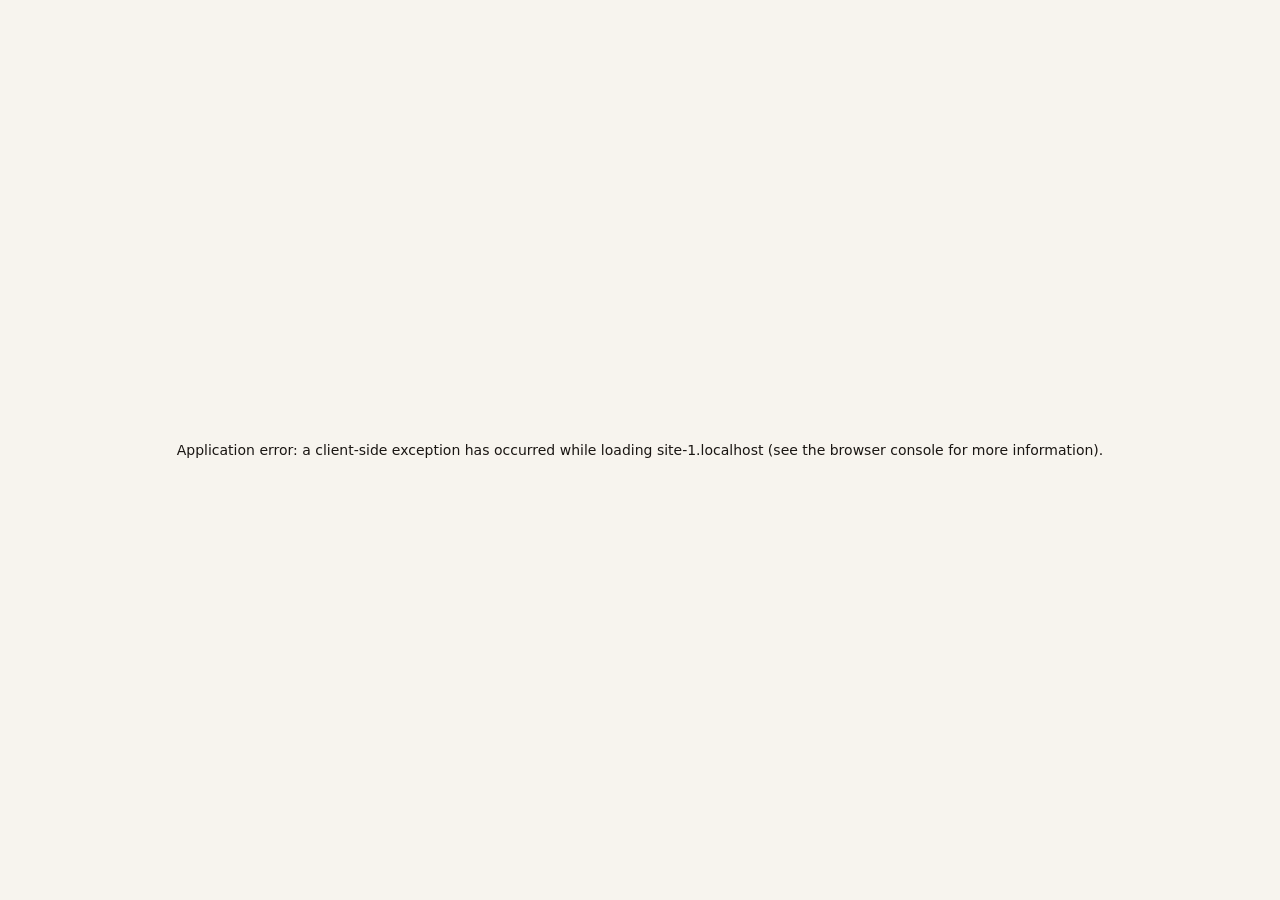
==== commit 38494c9b: "Point canonical URLs at the published address, add README Site URLs (canonical, hreflang, og:url, JS" ====
--- a/de/index.html
+++ b/de/index.html
@@ -1 +1 @@
-<!DOCTYPE html><!--qNDkNVtqdWf23g2LTC23S--><html lang="de" class="__variable_5a3df4 __variable_37ef13"><head><meta charSet="utf-8"/><meta name="viewport" content="width=device-width, initial-scale=1, viewport-fit=cover"/><link rel="preload" href="/_next/static/media/7b89a4fd5e90ede0-s.p.woff2" as="font" crossorigin="" type="font/woff2"/><link rel="preload" href="/_next/static/media/e4af272ccee01ff0-s.p.woff2" as="font" crossorigin="" type="font/woff2"/><link rel="preload" as="image" href="/assets/videos/01-beans-poster.jpg"/><link rel="preload" as="image" href="/assets/interior/sit.webp"/><link rel="stylesheet" href="/_next/static/css/93346f34dd09237e.css" data-precedence="next"/><link rel="preload" as="script" fetchPriority="low" href="/_next/static/chunks/webpack-4986af30adf49d9c.js"/><script src="/_next/static/chunks/4bd1b696-c023c6e3521b1417.js" async=""></script><script src="/_next/static/chunks/493-e1542e39ad29304b.js" async=""></script><script src="/_next/static/chunks/main-app-eccb832766f73501.js" async=""></script><script src="/_next/static/chunks/619-ba102abea3e3d0e4.js" async=""></script><script src="/_next/static/chunks/193-39d0e36e19401b61.js" async=""></script><script src="/_next/static/chunks/356-335c699cd4cf7b7b.js" async=""></script><script src="/_next/static/chunks/917-f61daa62206565e7.js" async=""></script><script src="/_next/static/chunks/598-15c5febd90cbd93a.js" async=""></script><script src="/_next/static/chunks/381-6db9e55863828576.js" async=""></script><script src="/_next/static/chunks/123-2bc8b352fa08bd29.js" async=""></script><script src="/_next/static/chunks/303-306088474cd043d2.js" async=""></script><script src="/_next/static/chunks/app/%5Blocale%5D/page-8b7210c3ccefe9b7.js" async=""></script><script src="/_next/static/chunks/app/%5Blocale%5D/layout-a3d494e3f6dc635f.js" async=""></script><script src="/_next/static/chunks/app/%5Blocale%5D/not-found-98e4e90860218b45.js" async=""></script><meta name="next-size-adjust" content=""/><meta name="theme-color" content="#F7F4EE"/><meta name="color-scheme" content="light"/><title>LUMA — Slow moments. Beautifully made.</title><meta name="description" content="Ein Café in Wien für Kaffee, Küche und Wein. Fünfzehn Gerichte, zehn Desserts und ein kleiner Keller — ohne Eile serviert."/><meta name="application-name" content="LUMA"/><link rel="manifest" href="/manifest.webmanifest"/><meta name="robots" content="index, follow, max-image-preview:large"/><link rel="canonical" href="https://luma.cafe/de/"/><link rel="alternate" hrefLang="en" href="https://luma.cafe/en/"/><link rel="alternate" hrefLang="de" href="https://luma.cafe/de/"/><meta name="format-detection" content="telephone=no"/><meta property="og:title" content="LUMA — Slow moments. Beautifully made."/><meta property="og:description" content="Ein Café in Wien für Kaffee, Küche und Wein. Fünfzehn Gerichte, zehn Desserts und ein kleiner Keller — ohne Eile serviert."/><meta property="og:url" content="https://luma.cafe/de/"/><meta property="og:site_name" content="LUMA"/><meta property="og:locale" content="de_AT"/><meta property="og:image" content="https://luma.cafe/assets/videos/05-pouring-poster.jpg"/><meta property="og:image:width" content="1920"/><meta property="og:image:height" content="1080"/><meta property="og:image:alt" content="LUMA — espresso extraction"/><meta property="og:type" content="website"/><meta name="twitter:card" content="summary_large_image"/><meta name="twitter:title" content="LUMA — Slow moments. Beautifully made."/><meta name="twitter:description" content="Ein Café in Wien für Kaffee, Küche und Wein. Fünfzehn Gerichte, zehn Desserts und ein kleiner Keller — ohne Eile serviert."/><meta name="twitter:image" content="https://luma.cafe/assets/videos/05-pouring-poster.jpg"/><link rel="icon" href="/icon.svg?65dd569910992b0f" type="image/svg+xml" sizes="any"/><script src="/_next/static/chunks/polyfills-42372ed130431b0a.js" noModule=""></script></head><body><div hidden=""><!--$--><!--/$--></div><noscript><style>[style*="opacity:0"],[style*="opacity: 0"]{opacity:1!important;transform:none!important}</style></noscript><script type="application/ld+json">{"@context":"https://schema.org","@graph":[{"@type":"CafeOrCoffeeShop","@id":"https://luma.cafe/#venue","name":"LUMA","slogan":"Slow moments. Beautifully made.","description":"A café in Vienna for coffee, food and wine. Fifteen signature dishes, ten desserts and a curated cellar, served without hurry.","url":"https://luma.cafe/de","inLanguage":"de","image":["https://luma.cafe/assets/interior/sit.webp","https://luma.cafe/assets/videos/05-pouring-poster.jpg"],"servesCuisine":["Coffee","European","Mediterranean"],"priceRange":"€3.20–€38.00","address":{"@type":"PostalAddress","streetAddress":"Grünangergasse 12","postalCode":"1010","addressLocality":"Vienna","addressCountry":"AT"},"telephone":"+43 1 512 74 60","email":"hello@luma.cafe","openingHoursSpecification":[{"@type":"OpeningHoursSpecification","dayOfWeek":["Monday","Tuesday","Wednesday","Thursday"],"opens":"08:00","closes":"23:00"},{"@type":"OpeningHoursSpecification","dayOfWeek":["Friday"],"opens":"08:00","closes":"01:00"},{"@type":"OpeningHoursSpecification","dayOfWeek":["Saturday"],"opens":"09:00","closes":"01:00"},{"@type":"OpeningHoursSpecification","dayOfWeek":["Sunday"],"opens":"09:00","closes":"22:00"}],"hasMenu":{"@id":"https://luma.cafe/de/menu#menu"}},{"@type":"Menu","@id":"https://luma.cafe/de/menu#menu","name":"LUMA Karte","inLanguage":"de","hasMenuSection":[{"@type":"MenuSection","name":"Kaffee","hasMenuItem":[{"@type":"MenuItem","name":"Espresso","description":"Ein Schuss, kurz gezogen. Die Hausmischung, unbegleitet.","offers":{"@type":"Offer","price":"3.20","priceCurrency":"EUR"}},{"@type":"MenuItem","name":"Doppio","description":"Doppelt Kaffee, dieselbe Zeit. Für die zweite Hälfte des Vormittags.","offers":{"@type":"Offer","price":"4.00","priceCurrency":"EUR"}},{"@type":"MenuItem","name":"Macchiato","description":"Espresso, mit einem Löffel Schaum gezeichnet. Mehr nicht.","offers":{"@type":"Offer","price":"3.60","priceCurrency":"EUR"}},{"@type":"MenuItem","name":"Cortado","description":"Espresso und warme Milch zu gleichen Teilen, im Glas serviert.","offers":{"@type":"Offer","price":"4.20","priceCurrency":"EUR"}},{"@type":"MenuItem","name":"Cappuccino","description":"Bis zur weichen Spitze aufgeschäumt, bestäubt nur auf Wunsch.","offers":{"@type":"Offer","price":"4.60","priceCurrency":"EUR"}},{"@type":"MenuItem","name":"Flat White","description":"Doppelter Ristretto unter dünnem, glänzendem Mikroschaum.","offers":{"@type":"Offer","price":"4.80","priceCurrency":"EUR"}},{"@type":"MenuItem","name":"Latte","description":"Lang, mild und nachsichtig. Der, den man langsam trinkt.","offers":{"@type":"Offer","price":"5.00","priceCurrency":"EUR"}},{"@type":"MenuItem","name":"Mocha","description":"Dunkle Schokolade, in den Espresso geschmolzen, bevor die Milch kommt.","offers":{"@type":"Offer","price":"5.60","priceCurrency":"EUR"}},{"@type":"MenuItem","name":"V60 Handfilter","description":"Single Origin, frisch gemahlen, vier Minuten am Tresen. Fragen Sie, was heute offen ist.","offers":{"@type":"Offer","price":"5.50","priceCurrency":"EUR"}},{"@type":"MenuItem","name":"Chemex, für zwei","description":"Sechshundert Milliliter, zwei Tassen, ein Gespräch.","offers":{"@type":"Offer","price":"9.50","priceCurrency":"EUR"}},{"@type":"MenuItem","name":"Cold Brew","description":"Achtzehn Stunden in kaltem Wasser. Süß, säurearm, ganz ohne Eis.","offers":{"@type":"Offer","price":"5.20","priceCurrency":"EUR"}},{"@type":"MenuItem","name":"Cold Brew Tonic","description":"Auf Tonic, mit einem breiten Streifen Orangenschale. Sommer, das ganze Jahr.","offers":{"@type":"Offer","price":"6.40","priceCurrency":"EUR"}},{"@type":"MenuItem","name":"Wiener Melange","description":"Der Wiener Klassiker — milder Kaffee, heiße Milch, eine Haube Schaum.","offers":{"@type":"Offer","price":"5.00","priceCurrency":"EUR"}},{"@type":"MenuItem","name":"Einspänner","description":"Doppelter Espresso unter kaltem Schlagobers, im Glas. Durch die Sahne trinken.","offers":{"@type":"Offer","price":"5.80","priceCurrency":"EUR"}},{"@type":"MenuItem","name":"Affogato","description":"Vanille-Gelato, am Tisch ertränkt.","offers":{"@type":"Offer","price":"6.50","priceCurrency":"EUR"}},{"@type":"MenuItem","name":"Matcha Latte","description":"Ceremonial Grade, aufgeschlagen, kaum gesüßt. Gut zum Matcha-Cupcake.","offers":{"@type":"Offer","price":"5.40","priceCurrency":"EUR"}},{"@type":"MenuItem","name":"Heiße Schokolade","description":"Siebzig Prozent, dick genug, um den Löffel zu überziehen.","offers":{"@type":"Offer","price":"5.20","priceCurrency":"EUR"}}]},{"@type":"MenuSection","name":"Vorspeisen","hasMenuItem":[{"@type":"MenuItem","name":"Klassisches Rindertatar","description":"Entstanden in französischen Bistros des frühen 20. Jahrhunderts unter dem Namen Steak à la tartare. Die Zubereitung veredelte die Legenden nomadischer Rohfleischküche zu einem eleganten Bistro-Klassiker.","offers":{"@type":"Offer","price":"18.50","priceCurrency":"EUR"}},{"@type":"MenuItem","name":"Rucolasalat mit Zopfkäse","description":"Eine marktfrische mediterrane Tradition, inspiriert von süditalienischen Trattorien, die pfeffriges Wildkraut mit weichem, handgezogenem Salzkäse verbindet.","offers":{"@type":"Offer","price":"14.00","priceCurrency":"EUR"}},{"@type":"MenuItem","name":"Gegrillter Oktopus auf knusprigen Kartoffeln","description":"Eine gefeierte Delikatesse der Mittelmeerküste, traditionell in griechischen Tavernen und italienischen Fischtrattorien, wo der Oktopus vor dem Grillen über offener Holzkohle mürbe geklopft wird.","offers":{"@type":"Offer","price":"24.00","priceCurrency":"EUR"}}]},{"@type":"MenuSection","name":"Suppen","hasMenuItem":[{"@type":"MenuItem","name":"Thailändische Schweine-Nudelsuppe","description":"Im 19. Jahrhundert von Teochew-chinesischen Einwanderern nach Thailand gebracht. Die Suppe nahm lokale thailändische Kräuter und Gewürze auf und wurde zu einem der beliebtesten Streetfoods Südostasiens.","offers":{"@type":"Offer","price":"15.50","priceCurrency":"EUR"}},{"@type":"MenuItem","name":"Samtige Hühnersuppe","description":"Eine klassische kaukasische und osteuropäische Geflügelsuppe, historisch als stärkende Hausmedizin zubereitet, bei der Essig und Eigelb die Brühe ohne schwere Sahne binden.","offers":{"@type":"Offer","price":"13.50","priceCurrency":"EUR"}}]},{"@type":"MenuSection","name":"Frühstück & Brunch","hasMenuItem":[{"@type":"MenuItem","name":"Eggs Royale","description":"Entwickelt in den Speisesälen gehobener Hotels des 20. Jahrhunderts als luxuriöse Abwandlung der New Yorker Eggs Benedict, bei der Schinken durch erstklassigen Räucherlachs ersetzt wird.","offers":{"@type":"Offer","price":"16.50","priceCurrency":"EUR"}}]},{"@type":"MenuSection","name":"Pasta & Hauptgerichte","hasMenuItem":[{"@type":"MenuItem","name":"Penne mit italienischer Salsiccia und frischen Kräutern","description":"Ein rustikaler Trattoria-Klassiker aus Nord- und Mittelitalien. Kurze, gerillte Nudelformen wie Penne wurden in den Landküchen mit herzhafter regionaler Wurst und Olivenöl kombiniert, damit nichts vom Geschmack verloren geht.","offers":{"@type":"Offer","price":"19.50","priceCurrency":"EUR"}},{"@type":"MenuItem","name":"Beef Wellington","description":"Benannt nach Arthur Wellesley, dem ersten Duke of Wellington und Sieger von Waterloo. Britische Köche des 19. Jahrhunderts hüllten seinen Lieblingsbraten für königliche Bankette in knusprigen französischen Blätterteig.","offers":{"@type":"Offer","price":"38.00","priceCurrency":"EUR"}},{"@type":"MenuItem","name":"Gebratenes Lachsfilet mit weißem Spargel und Lachskaviar","description":"Ein Klassiker der skandinavischen und französischen Spitzenküche, entstanden, um die kurze Ernte des weißen Spargels im Frühjahr mit Wildlachs und edlem Kaviar zu feiern.","offers":{"@type":"Offer","price":"29.50","priceCurrency":"EUR"}},{"@type":"MenuItem","name":"Gebratener Lachs in Currysauce mit Grissini","description":"Entstanden in der globalen Fusionsküche des späten 20. Jahrhunderts. Der Teller verbindet klassische europäische Brattechnik für Fisch mit aromatischen asiatischen Currygewürzen und italienischem Gebäck.","offers":{"@type":"Offer","price":"27.00","priceCurrency":"EUR"}},{"@type":"MenuItem","name":"Gegrillte Hähnchenspieße","description":"Verwurzelt in altorientalischen Lagerfeuertraditionen, bei denen Krieger Fleisch auf Schwertern über offener Flamme grillten; später zu einem Wahrzeichen der osmanischen Küche verfeinert.","offers":{"@type":"Offer","price":"21.00","priceCurrency":"EUR"}},{"@type":"MenuItem","name":"Schweinerippchen-Souvlaki mit warmem Pita","description":"Führt direkt ins antike Griechenland zurück, wo auf Spießen gegartes Fleisch obeliskos hieß und auf den Straßenmärkten Athens verkauft wurde.","offers":{"@type":"Offer","price":"22.50","priceCurrency":"EUR"}},{"@type":"MenuItem","name":"Gegrillte Riesengarnelenspieße","description":"Ein zeitloses mediterranes Fischgericht aus den Küstendörfern, wo der Tagesfang über Holzkohle gegrillt und schlicht mit Zitrone, Meersalz und Paprika abgeschmeckt wurde.","offers":{"@type":"Offer","price":"26.00","priceCurrency":"EUR"}},{"@type":"MenuItem","name":"Klassischer Cheeseburger mit Pommes frites","description":"Entstanden im Amerika des frühen 20. Jahrhunderts, als deutsche Einwanderer das Hamburger Rindsteak zu einem Sandwich zum Mitnehmen umformten — heute eine internationale Ikone.","offers":{"@type":"Offer","price":"17.50","priceCurrency":"EUR"}}]},{"@type":"MenuSection","name":"Desserts","hasMenuItem":[{"@type":"MenuItem","name":"Dekonstruiertes Erdbeerdessert mit Vanillecreme und Brioche","description":"Eine moderne Neuinterpretation des europäischen Erdbeer-Shortcakes und des britischen Eton Mess, kunstvoll in einer Schale zerlegt, um knusprige Brioche, samtige Creme und frische Sommerbeeren gegeneinanderzusetzen.","offers":{"@type":"Offer","price":"12.50","priceCurrency":"EUR"}},{"@type":"MenuItem","name":"Schokoladentarte mit Beerenmousse","description":"Tarten entstanden im mittelalterlichen Europa als flache Teigböden. Frucht- und Moussetarten entwickelten sich in der französischen Renaissance und verbanden reichhaltige Butterböden mit feinen Fruchtpürees.","offers":{"@type":"Offer","price":"8.50","priceCurrency":"EUR"}},{"@type":"MenuItem","name":"Beeren-Cheesecake mit Karamellpopcorn","description":"Frühe Käsekuchen reichen bis ins antike Griechenland zurück. Die moderne Frischkäse-Variante wurde in den 1920er-Jahren in New York populär; heutige Küchen ergänzen sie um Auflagen wie karamellisiertes Popcorn.","offers":{"@type":"Offer","price":"9.00","priceCurrency":"EUR"}},{"@type":"MenuItem","name":"Schokoladen-Lavakuchen mit Vanilleeis","description":"1987 in New York vom französischen Koch Jean-Georges Vongerichten bekannt gemacht, der einen Schokoladenkuchen zu früh aus dem Ofen nahm und dabei den flüssigen Kern entdeckte.","offers":{"@type":"Offer","price":"9.50","priceCurrency":"EUR"}},{"@type":"MenuItem","name":"Himbeer-Soufflé-Mousse-Torte","description":"Leichte Soufflés und Mousses wurden im Frankreich des 18. Jahrhunderts von Vincent La Chapelle und Marie-Antoine Carême perfektioniert, die das Unterheben von Luft in Fruchtcremes meisterhaft beherrschten.","offers":{"@type":"Offer","price":"8.00","priceCurrency":"EUR"}},{"@type":"MenuItem","name":"Matcha-Cupcake","description":"Cupcakes tauchten 1796 erstmals in amerikanischen Kochbüchern auf. Die Verbindung mit japanischer Matcha-Creme wurde in den 2000er-Jahren in spezialisierten Bäckereien weltweit beliebt.","offers":{"@type":"Offer","price":"5.50","priceCurrency":"EUR"}},{"@type":"MenuItem","name":"Rohkostriegel mit Beeren und Nüssen","description":"Rohe vegane Desserts gehen auf die Naturkostbewegung der Mitte des 20. Jahrhunderts zurück und ersetzen Milchprodukte und gebackenes Mehl durch kaltgepresste Nüsse, Fruchtpürees und natürliche Süße.","offers":{"@type":"Offer","price":"7.50","priceCurrency":"EUR"}},{"@type":"MenuItem","name":"Baiser-Cupcake mit Physalis","description":"Einzelne Cup Cakes entstanden im Amerika des 19. Jahrhunderts. Sie mit exotischen Früchten wie der südamerikanischen Physalis zu krönen, wurde zum Trend gehobener Patisserien französischer Schule.","offers":{"@type":"Offer","price":"6.00","priceCurrency":"EUR"}},{"@type":"MenuItem","name":"Flüssiger Schokoladenkuchen mit Beeren","description":"Eine Abwandlung des klassischen Lavakuchens, die in der Spitzengastronomie der 1980er-Jahre weltweit Furore machte und den Kontrast zwischen warm schmelzender Schokolade und kühler Sahne betont.","offers":{"@type":"Offer","price":"9.50","priceCurrency":"EUR"}},{"@type":"MenuItem","name":"Honigkuchen mit Feigen","description":"Im Russland des 19. Jahrhunderts von einem jungen Hofkoch für Kaiserin Jelisaweta Alexejewna geschaffen, die das feine Gleichgewicht aus dünnem Honigteig und säuerlichem Sauerrahm liebte.","offers":{"@type":"Offer","price":"8.50","priceCurrency":"EUR"}},{"@type":"MenuItem","name":"Klassische saftige Schokoladen-Brownies","description":"Erfunden in Chicago im Palmer House Hotel für die Weltausstellung 1893, auf Wunsch von Bertha Palmer als tragbares, kuchenartiges Dessert für Hotelgäste.","offers":{"@type":"Offer","price":"7.00","priceCurrency":"EUR"}}]},{"@type":"MenuSection","name":"Wein","hasMenuItem":[{"@type":"MenuItem","name":"Château Gravières de la Madeleine 2004","description":"Eine klassische gereifte Bordeaux-Cuvée, dominiert von Merlot und Cabernet Sauvignon. Reife Tannine, Noten von reifer Pflaume, Waldboden, weichem Leder und dezenter Eiche.","offers":{"@type":"Offer","price":"7.50","priceCurrency":"EUR"}},{"@type":"MenuItem","name":"Château Maurine 2016","description":"Ein eleganter trockener Rotwein aus dem Médoc. Aromen von schwarzer Johannisbeere, dunkler Kirsche, Vanille und Eiche verbinden sich mit einem gut strukturierten, warm-würzigen Abgang.","offers":{"@type":"Offer","price":"6.50","priceCurrency":"EUR"}},{"@type":"MenuItem","name":"Roc de Lussac 2005","description":"Ein Bordeaux vom rechten Ufer aus einem herausragenden Jahrgang. Ein aristokratisches Bukett aus kandierten dunklen Beeren, feinen Gewürzen, Röstnoten und dezentem Rauch auf samtigem Gaumen.","offers":{"@type":"Offer","price":"8.50","priceCurrency":"EUR"}},{"@type":"MenuItem","name":"Château Taris 2007","description":"Ein traditioneller trockener Rotwein mit leichtem, harmonischem Charakter. Feine rote Fruchtnoten, getrocknete Kräuter und ein zurückhaltender, klarer Abgang.","offers":{"@type":"Offer","price":"5.80","priceCurrency":"EUR"}},{"@type":"MenuItem","name":"Maison Badet, Clément & Cᵒ Cuvée Prestige","description":"Eine repräsentative Hauscuvée mit weichem, fruchtbetontem Profil. Reiche Aromen von reifer Kirsche, Brombeere und milden Backgewürzen. Geschmeidig und vielseitig.","offers":{"@type":"Offer","price":"5.20","priceCurrency":"EUR"}},{"@type":"MenuItem","name":"Château Margaux 2009","description":"Ausdrucksvolle Aromen von reifen Beeren, Vanille und Zedernholz, getragen von feinen, seidigen Tanninen.","offers":{"@type":"Offer","price":"9.00","priceCurrency":"EUR"}},{"@type":"MenuItem","name":"Fleiner Kirchenweinberg Samtrot Kabinett","description":"Aus der seltenen Rebsorte Samtrot. Eleganter Kabinett mit seidigem Gaumen, Noten von frischer Himbeere, reifer Kirsche und samtiger Textur.","offers":{"@type":"Offer","price":"6.20","priceCurrency":"EUR"}},{"@type":"MenuItem","name":"Genossenschaftskellerei Heilbronn Schwarzriesling Spätlese","description":"Ein weicher, tanninarmer Roter aus Schwarzriesling — dem württembergischen Namen für Pinot Meunier. Die späte Lese bringt zarte Sauerkirsche, Johannisbeere und warme Mandel über einen runden, unaufgeregten Abgang.","offers":{"@type":"Offer","price":"6.60","priceCurrency":"EUR"}},{"@type":"MenuItem","name":"Genossenschaftskellerei Heilbronn Muskateller","description":"Ein ausgesprochen aromatischer Weißwein mit lebendigen Noten von Muskatnuss, weißen Blüten, Pfirsich und tropischen Früchten. Frisch, klar und unkompliziert.","offers":{"@type":"Offer","price":"5.50","priceCurrency":"EUR"}},{"@type":"MenuItem","name":"Genossenschaftskellerei Heilbronn Gewürztraminer Spätlese","description":"Ein Spätlese-Weißwein mit üppigem, unverwechselbarem Bukett aus Rosenblättern, Litschi, exotischen Gewürzen und Honig. Reichhaltig, duftig und leicht restsüß.","offers":{"@type":"Offer","price":"6.80","priceCurrency":"EUR"}},{"@type":"MenuItem","name":"Genossenschaftskellerei Heilbronn Riesling Beerenauslese","description":"Ein exklusiver Dessertwein aus handverlesenen, überreifen Rieslingbeeren. Tiefgoldene Farbe, lebendige Säure als Gegengewicht zu honigsüßer Fülle, getrockneter Aprikose und kandierter Zitrone.","offers":{"@type":"Offer","price":"16.00","priceCurrency":"EUR"}}]}]}]}</script><a href="#main" class="sr-only focus:not-sr-only focus:fixed focus:left-4 focus:top-4 focus:z-[100] focus:rounded-full focus:bg-espresso focus:px-5 focus:py-3 focus:text-sm focus:text-ivory">Zum Inhalt springen</a><header class="fixed inset-x-0 top-0 z-50 isolate border-b transition-[background-color,border-color,backdrop-filter,color] duration-500 border-transparent bg-transparent text-espresso" style="padding-top:env(safe-area-inset-top)"><div class="shell flex h-[var(--header-h)] items-center justify-between gap-6"><a aria-label="LUMA — Start" class="-ml-1 flex min-h-[44px] items-center px-1 transition-opacity duration-300 hover:opacity-70" href="/de/"><span class="inline-flex items-center gap-2.5 leading-none text-[0.95rem]"><svg viewBox="0 0 24 24" aria-hidden="true" class="h-[1.15em] w-[1.15em] shrink-0"><circle cx="12" cy="12" r="10.25" fill="none" stroke="currentColor" stroke-width="1.1"></circle><circle cx="12" cy="12" r="4.75" fill="currentColor"></circle></svg><span class="font-display text-[1.35em] tracking-[0.22em] font-normal">LUMA</span></span></a><nav aria-label="Primary" class="hidden lg:block"><ul class="flex items-center gap-9"><li><a class="group relative inline-flex min-h-[44px] items-center text-[0.8125rem] tracking-[0.1em] transition-colors duration-300 text-espresso/80 hover:text-espresso" href="/de/">Start<span class="absolute inset-x-0 bottom-2.5 h-px origin-left transition-transform duration-500 ease-[var(--ease-out)] bg-espresso scale-x-0 group-hover:scale-x-100"></span></a></li><li><a class="group relative inline-flex min-h-[44px] items-center text-[0.8125rem] tracking-[0.1em] transition-colors duration-300 text-espresso/80 hover:text-espresso" href="/de/menu/">Karte<span class="absolute inset-x-0 bottom-2.5 h-px origin-left transition-transform duration-500 ease-[var(--ease-out)] bg-espresso scale-x-0 group-hover:scale-x-100"></span></a></li><li><a class="group relative inline-flex min-h-[44px] items-center text-[0.8125rem] tracking-[0.1em] transition-colors duration-300 text-espresso/80 hover:text-espresso" href="/de/wine/">Wein<span class="absolute inset-x-0 bottom-2.5 h-px origin-left transition-transform duration-500 ease-[var(--ease-out)] bg-espresso scale-x-0 group-hover:scale-x-100"></span></a></li><li><a class="group relative inline-flex min-h-[44px] items-center text-[0.8125rem] tracking-[0.1em] transition-colors duration-300 text-espresso/80 hover:text-espresso" href="/de/desserts/">Desserts<span class="absolute inset-x-0 bottom-2.5 h-px origin-left transition-transform duration-500 ease-[var(--ease-out)] bg-espresso scale-x-0 group-hover:scale-x-100"></span></a></li><li><a class="group relative inline-flex min-h-[44px] items-center text-[0.8125rem] tracking-[0.1em] transition-colors duration-300 text-espresso/80 hover:text-espresso" href="/de/story/">Über uns<span class="absolute inset-x-0 bottom-2.5 h-px origin-left transition-transform duration-500 ease-[var(--ease-out)] bg-espresso scale-x-0 group-hover:scale-x-100"></span></a></li></ul></nav><div class="flex items-center gap-2 sm:gap-4"><div class="flex items-center rounded-full border transition-colors duration-500 border-line"><a hrefLang="en" aria-label="English" class="flex min-h-[44px] min-w-[2.75rem] items-center justify-center rounded-full px-2 text-[0.6875rem] tracking-[0.14em] transition-colors duration-300 text-faint hover:text-espresso" href="/en/">EN</a><a hrefLang="de" aria-current="true" aria-label="Deutsch" class="flex min-h-[44px] min-w-[2.75rem] items-center justify-center rounded-full px-2 text-[0.6875rem] tracking-[0.14em] transition-colors duration-300 bg-espresso text-ivory" href="/de/">DE</a></div><button type="button" class="hidden min-h-[44px] items-center rounded-full border px-5 text-[0.75rem] uppercase tracking-[0.14em] transition-colors duration-300 sm:inline-flex border-espresso/25 text-espresso hover:border-espresso hover:bg-espresso hover:text-ivory">Tisch</button><button type="button" aria-label="Karte" aria-expanded="false" class="-mr-2 flex h-11 w-11 items-center justify-center lg:hidden text-espresso"><svg xmlns="http://www.w3.org/2000/svg" width="20" height="20" viewBox="0 0 24 24" fill="none" stroke="currentColor" stroke-width="1.4" stroke-linecap="round" stroke-linejoin="round" class="lucide lucide-menu" aria-hidden="true"><path d="M4 5h16"></path><path d="M4 12h16"></path><path d="M4 19h16"></path></svg></button></div></div></header><main id="main"><section aria-label="How the coffee is made" class="relative bg-espresso" style="height:500svh"><div data-dark="true" class="sticky top-0 h-[100svh] w-full overflow-hidden"><div class="absolute inset-0 transition-opacity duration-[600ms] ease-linear" style="opacity:1" aria-hidden="false"><img alt="" decoding="async" data-nimg="fill" class="object-cover" style="position:absolute;height:100%;width:100%;left:0;top:0;right:0;bottom:0;color:transparent" src="/assets/videos/01-beans-poster.jpg"/><video muted="" loop="" playsInline="" preload="none" disablePictureInPicture="" tabindex="-1" aria-hidden="true" poster="/assets/videos/01-beans-poster.jpg" class="absolute inset-0 h-full w-full object-cover transition-opacity duration-500 ease-linear" style="opacity:0"><source src="/assets/videos/01-beans-1080.webm" type="video/webm" media="(min-width: 768px)"/><source src="/assets/videos/01-beans-1080.mp4" type="video/mp4" media="(min-width: 768px)"/><source src="/assets/videos/01-beans-720.mp4" type="video/mp4"/></video></div><div class="absolute inset-0 transition-opacity duration-[600ms] ease-linear" style="opacity:0" aria-hidden="true"><img alt="" loading="lazy" decoding="async" data-nimg="fill" class="object-cover" style="position:absolute;height:100%;width:100%;left:0;top:0;right:0;bottom:0;color:transparent" src="/assets/videos/02-roasting-poster.jpg"/><video muted="" loop="" playsInline="" preload="none" disablePictureInPicture="" tabindex="-1" aria-hidden="true" poster="/assets/videos/02-roasting-poster.jpg" class="absolute inset-0 h-full w-full object-cover transition-opacity duration-500 ease-linear" style="opacity:0"><source src="/assets/videos/02-roasting-1080.webm" type="video/webm" media="(min-width: 768px)"/><source src="/assets/videos/02-roasting-1080.mp4" type="video/mp4" media="(min-width: 768px)"/><source src="/assets/videos/02-roasting-720.mp4" type="video/mp4"/></video></div><div class="absolute inset-0 transition-opacity duration-[600ms] ease-linear" style="opacity:0" aria-hidden="true"></div><div class="absolute inset-0 transition-opacity duration-[600ms] ease-linear" style="opacity:0" aria-hidden="true"></div><div class="absolute inset-0 transition-opacity duration-[600ms] ease-linear" style="opacity:0" aria-hidden="true"></div><div class="pointer-events-none absolute inset-0 bg-gradient-to-t from-espresso/78 via-espresso/8 to-espresso/30"></div><div class="pointer-events-none absolute inset-0 flex flex-col justify-between py-[clamp(5.5rem,12vh,8rem)] text-ivory"><div class="shell"><p class="t-eyebrow text-ivory/55" style="opacity:0;transform:translateY(8px)">Ursprung</p></div><div class="shell"><div style="opacity:0;transform:translateY(26px)"><h2 class="font-display t-display mb-4 max-w-[14ch]">Die Bohne</h2><p class="max-w-[44ch] text-[clamp(0.9375rem,1.6vw,1.125rem)] leading-relaxed text-ivory/70">Alles beginnt mit etwas, das in eine Hand passt.</p></div><div class="pointer-events-auto mt-[clamp(2rem,5vh,3.5rem)] flex items-center gap-5"><p class="t-num flex items-baseline gap-1 text-[0.8125rem] tracking-[0.16em] text-ivory/70"><span class="relative inline-block w-[2ch] overflow-hidden text-ivory"><span class="inline-block" style="transform:none">01</span></span><span class="text-ivory/40">/ <!-- -->05</span></p><div class="h-px flex-1 max-w-[16rem] bg-ivory/20"><div class="h-full origin-left bg-ivory/70" style="transform:scaleX(0)"></div></div><div class="flex shrink-0 items-center gap-2"><button type="button" disabled="" aria-label="Vorheriger Schritt" class="flex h-11 w-11 items-center justify-center rounded-full border border-ivory/25 bg-ivory/5 text-ivory/80 backdrop-blur-[2px] transition-all duration-300 hover:border-ivory/60 hover:bg-ivory/15 hover:text-ivory disabled:pointer-events-none disabled:opacity-25"><svg xmlns="http://www.w3.org/2000/svg" width="17" height="17" viewBox="0 0 24 24" fill="none" stroke="currentColor" stroke-width="1.4" stroke-linecap="round" stroke-linejoin="round" class="lucide lucide-chevron-up" aria-hidden="true"><path d="m18 15-6-6-6 6"></path></svg></button><button type="button" aria-label="Nächster Schritt" class="group relative flex h-12 w-12 items-center justify-center rounded-full border border-ivory/35 bg-ivory/10 text-ivory backdrop-blur-[2px] transition-all duration-300 hover:border-ivory/70 hover:bg-ivory/20"><span aria-hidden="true" class="absolute inset-0 rounded-full border border-ivory/40"></span><svg xmlns="http://www.w3.org/2000/svg" width="19" height="19" viewBox="0 0 24 24" fill="none" stroke="currentColor" stroke-width="1.4" stroke-linecap="round" stroke-linejoin="round" class="lucide lucide-chevron-down transition-transform duration-300 group-hover:translate-y-0.5" aria-hidden="true"><path d="m6 9 6 6 6-6"></path></svg></button></div></div><p class="mt-5 text-[0.6875rem] uppercase tracking-[0.22em] text-ivory/45" style="opacity:0">Scrollen oder Pfeil benutzen</p></div></div><p class="sr-only">LUMA<!-- -->: <!-- -->Die Bohne, Die Röstung, Der Mahlgrad, Der Andruck, Die Tasse<!-- -->.</p></div></section><section class="section relative overflow-hidden bg-ivory pt-[clamp(5rem,12vh,8rem)]"><div class="shell"><div class="grid items-end gap-x-12 gap-y-[clamp(3rem,7vh,5rem)] lg:grid-cols-12"><div class="lg:col-span-7"><div style="opacity:0"><p class="t-eyebrow text-faint mb-7">Kaffee · Küche · Wein<!-- --> — <!-- -->Vienna</p></div><h1 class="font-display text-espresso text-[clamp(2.5rem,5.6vw,5.25rem)] leading-[0.98] tracking-[-0.02em]"><span class="block overflow-hidden pb-[0.08em]"><span class="block" style="transform:translateY(110%)">Langsame Momente.</span></span><span class="block overflow-hidden pb-[0.08em]"><span class="block" style="transform:translateY(110%)">Schön gemacht.</span></span></h1><div class="mt-[clamp(2rem,4vh,3rem)] max-w-[46ch]" style="opacity:0;transform:translateY(20px)"><p class="t-lead text-muted">Ein Raum in der Grünangergasse 12, der mit dem ersten Espresso öffnet und lange nach dem letzten Glas schließt. Fünfzehn Gerichte, zehn Desserts, elf Flaschen — und nirgendwo, wo man sein müsste.</p><div class="mt-9 flex flex-wrap items-center gap-3"><button type="button" class="inline-flex min-h-[52px] items-center justify-center rounded-full bg-espresso px-7 text-[0.75rem] uppercase tracking-[0.14em] text-ivory transition-colors duration-300 hover:bg-coffee">Tisch reservieren</button><a class="inline-flex items-center justify-center gap-2 rounded-full font-sans font-medium transition-[background-color,color,border-color,transform] duration-300 ease-[var(--ease-out)] active:scale-[0.985] disabled:pointer-events-none disabled:opacity-40 min-h-[52px] px-7 text-[0.8125rem] tracking-[0.14em] uppercase border border-espresso/25 text-espresso hover:border-espresso hover:bg-espresso hover:text-ivory" href="/de/menu/">Zur Karte</a></div></div></div><div class="relative aspect-[4/5] w-full overflow-hidden bg-ivory-deep lg:col-span-5" style="opacity:0;transform:scale(1.05)"><img alt="The dining room at LUMA, tables laid under brass light" decoding="async" data-nimg="fill" class="object-cover" style="position:absolute;height:100%;width:100%;left:0;top:0;right:0;bottom:0;object-position:50% 45%;color:transparent;background-size:cover;background-position:50% 45%;background-repeat:no-repeat;background-image:url(&quot;data:image/svg+xml;charset=utf-8,%3Csvg xmlns=&#x27;http://www.w3.org/2000/svg&#x27; %3E%3Cfilter id=&#x27;b&#x27; color-interpolation-filters=&#x27;sRGB&#x27;%3E%3CfeGaussianBlur stdDeviation=&#x27;20&#x27;/%3E%3CfeColorMatrix values=&#x27;1 0 0 0 0 0 1 0 0 0 0 0 1 0 0 0 0 0 100 -1&#x27; result=&#x27;s&#x27;/%3E%3CfeFlood x=&#x27;0&#x27; y=&#x27;0&#x27; width=&#x27;100%25&#x27; height=&#x27;100%25&#x27;/%3E%3CfeComposite operator=&#x27;out&#x27; in=&#x27;s&#x27;/%3E%3CfeComposite in2=&#x27;SourceGraphic&#x27;/%3E%3CfeGaussianBlur stdDeviation=&#x27;20&#x27;/%3E%3C/filter%3E%3Cimage width=&#x27;100%25&#x27; height=&#x27;100%25&#x27; x=&#x27;0&#x27; y=&#x27;0&#x27; preserveAspectRatio=&#x27;none&#x27; style=&#x27;filter: url(%23b);&#x27; href=&#x27;[data-uri]&#x27;/%3E%3C/svg%3E&quot;)" src="/assets/interior/sit.webp"/></div></div></div></section><section aria-labelledby="about-title" class="section bg-ivory-deep"><div class="shell"><div class="grid gap-x-12 gap-y-10 lg:grid-cols-12"><div class="lg:col-span-4"><div style="opacity:0;transform:translateY(24px)"><p class="t-eyebrow text-faint mb-6">Die Idee</p><h2 id="about-title" class="font-display t-h1 text-balance">Drei gute Dinge, in Ruhe gemacht</h2></div></div><div class="lg:col-span-7 lg:col-start-6"><div style="opacity:0;transform:translateY(24px)"><p class="t-lead mb-6 text-espresso/90">Kaffee am Morgen, eine richtige Küche über den Tag und ein Keller, der bei Einbruch der Dunkelheit übernimmt. Die meisten entscheiden sich für eines davon. Wir haben nie verstanden, warum.</p><p class="mb-6 leading-[1.85] text-muted">Der Kaffee wird dunkel geröstet und kurz gezogen. Die Küche kocht eine Karte, die von Rindertatar bis zum guten Cheeseburger reicht, ohne sich für eines davon zu entschuldigen. Die Weinkarte ist bewusst klein — elf Flaschen aus Bordeaux und Württemberg, alle glasweise, damit man neugierig sein kann, ohne sich den ganzen Abend festzulegen.</p><p class="leading-[1.85] text-muted">Nichts hier ist dafür gemacht, schnell zu Ende zu gehen. Tische bleiben so lange reserviert, wie das Gespräch dauert, nicht das Essen.</p></div></div></div></div></section><section aria-labelledby="days-title" class="section bg-ivory-deep"><div class="shell"><div class="mb-[clamp(2.5rem,6vh,4rem)] flex flex-wrap items-end justify-between gap-6" style="opacity:0;transform:translateY(24px)"><div class="max-w-[40ch]"><p class="t-eyebrow text-faint mb-5">Weintage</p><h2 id="days-title" class="font-display t-h1 text-balance">Jeden Tag ein anderes Glas</h2><p class="mt-5 t-lead text-muted">Jeden Tag kommt eine andere Flasche ins Glas, und die Küche schickt den Teller dazu. Markierte Abende sind Verkostungen — fünf Gläser, ein langer Tisch und ein Preis an der Tür.</p></div><a class="inline-flex items-center justify-center gap-2 rounded-full font-sans font-medium transition-[background-color,color,border-color,transform] duration-300 ease-[var(--ease-out)] active:scale-[0.985] disabled:pointer-events-none disabled:opacity-40 min-h-[44px] px-5 text-[0.8125rem] tracking-[0.08em] uppercase border border-espresso/25 text-espresso hover:border-espresso hover:bg-espresso hover:text-ivory" href="/de/wine/">Der Keller</a></div><div class="grid gap-x-12 gap-y-10 lg:grid-cols-12"><div class="lg:col-span-8"><div class="mb-6 flex items-center justify-between gap-4"><div class="flex items-center gap-5 text-[0.75rem] text-muted"><span class="flex items-center gap-2"><span class="h-1.5 w-1.5 rounded-full bg-accent" aria-hidden="true"></span>Verkostungsabend</span><span class="hidden items-center gap-2 sm:flex"><span class="h-3 w-3 ring-1 ring-inset ring-espresso/35" aria-hidden="true"></span>Heute</span></div><div class="flex gap-1.5"><button type="button" aria-label="Frühere Monate" class="flex h-11 w-11 items-center justify-center rounded-full border border-line text-espresso transition-colors hover:border-espresso"><svg xmlns="http://www.w3.org/2000/svg" width="17" height="17" viewBox="0 0 24 24" fill="none" stroke="currentColor" stroke-width="1.5" stroke-linecap="round" stroke-linejoin="round" class="lucide lucide-chevron-left" aria-hidden="true"><path d="m15 18-6-6 6-6"></path></svg></button><button type="button" aria-label="Spätere Monate" class="flex h-11 w-11 items-center justify-center rounded-full border border-line text-espresso transition-colors hover:border-espresso"><svg xmlns="http://www.w3.org/2000/svg" width="17" height="17" viewBox="0 0 24 24" fill="none" stroke="currentColor" stroke-width="1.5" stroke-linecap="round" stroke-linejoin="round" class="lucide lucide-chevron-right" aria-hidden="true"><path d="m9 18 6-6-6-6"></path></svg></button></div></div><div class="grid gap-x-10 gap-y-9 sm:grid-cols-2"><div><p class="mb-4 font-display text-[1.125rem] text-espresso">September 2026</p><div class="grid grid-cols-7 gap-px" role="grid" aria-label="September 2026"><div class="pb-2 text-center text-[0.625rem] uppercase tracking-[0.14em] text-faint">Mo</div><div class="pb-2 text-center text-[0.625rem] uppercase tracking-[0.14em] text-faint">Di</div><div class="pb-2 text-center text-[0.625rem] uppercase tracking-[0.14em] text-faint">Mi</div><div class="pb-2 text-center text-[0.625rem] uppercase tracking-[0.14em] text-faint">Do</div><div class="pb-2 text-center text-[0.625rem] uppercase tracking-[0.14em] text-faint">Fr</div><div class="pb-2 text-center text-[0.625rem] uppercase tracking-[0.14em] text-faint">Sa</div><div class="pb-2 text-center text-[0.625rem] uppercase tracking-[0.14em] text-faint">So</div><div aria-hidden="true"></div><button type="button" aria-pressed="false" aria-label="1. September — Château Maurine 2016" class="group relative flex aspect-square min-h-[44px] flex-col items-center justify-center text-[0.875rem] transition-colors duration-300 text-espresso/75 hover:bg-ivory-deep hover:text-espresso"><span class="t-num leading-none">1</span></button><button type="button" aria-pressed="false" aria-label="2. September — Roc de Lussac 2005" class="group relative flex aspect-square min-h-[44px] flex-col items-center justify-center text-[0.875rem] transition-colors duration-300 text-espresso/75 hover:bg-ivory-deep hover:text-espresso"><span class="t-num leading-none">2</span></button><button type="button" aria-pressed="false" title="Verkostungsabend — €30.00, 19:00" aria-label="3. September — Verkostungsabend, €30.00" class="group relative flex aspect-square min-h-[44px] flex-col items-center justify-center text-[0.875rem] transition-colors duration-300 bg-accent/12 text-espresso hover:bg-accent/22"><span class="t-num leading-none">3</span><span aria-hidden="true" class="mt-1 h-1 w-1 rounded-full bg-accent"></span><span class="pointer-events-none absolute bottom-[calc(100%+6px)] left-1/2 z-20 hidden w-max max-w-[13rem] -translate-x-1/2 rounded-[2px] bg-espresso px-3 py-2 text-left text-[0.6875rem] leading-snug text-ivory opacity-0 shadow-lift transition-opacity duration-200 group-hover:opacity-100 group-focus-visible:opacity-100 lg:block"><span class="block font-medium">Verkostungsabend</span><span class="block text-ivory/65">19:00<!-- --> · <!-- -->€30.00<!-- --> entry</span></span></button><button type="button" aria-pressed="false" aria-label="4. September — Maison Badet, Clément &amp; Cᵒ Cuvée Prestige" class="group relative flex aspect-square min-h-[44px] flex-col items-center justify-center text-[0.875rem] transition-colors duration-300 text-espresso/75 hover:bg-ivory-deep hover:text-espresso"><span class="t-num leading-none">4</span></button><button type="button" aria-pressed="false" aria-label="5. September — Château Margaux 2009" class="group relative flex aspect-square min-h-[44px] flex-col items-center justify-center text-[0.875rem] transition-colors duration-300 text-espresso/75 hover:bg-ivory-deep hover:text-espresso"><span class="t-num leading-none">5</span></button><button type="button" aria-pressed="false" aria-label="6. September — Fleiner Kirchenweinberg Samtrot Kabinett" class="group relative flex aspect-square min-h-[44px] flex-col items-center justify-center text-[0.875rem] transition-colors duration-300 text-espresso/75 hover:bg-ivory-deep hover:text-espresso"><span class="t-num leading-none">6</span></button><button type="button" aria-pressed="false" aria-label="7. September — Genossenschaftskellerei Heilbronn Schwarzriesling Spätlese" class="group relative flex aspect-square min-h-[44px] flex-col items-center justify-center text-[0.875rem] transition-colors duration-300 text-espresso/75 hover:bg-ivory-deep hover:text-espresso"><span class="t-num leading-none">7</span></button><button type="button" aria-pressed="false" aria-label="8. September — Genossenschaftskellerei Heilbronn Muskateller" class="group relative flex aspect-square min-h-[44px] flex-col items-center justify-center text-[0.875rem] transition-colors duration-300 text-espresso/75 hover:bg-ivory-deep hover:text-espresso"><span class="t-num leading-none">8</span></button><button type="button" aria-pressed="false" aria-label="9. September — Genossenschaftskellerei Heilbronn Gewürztraminer Spätlese" class="group relative flex aspect-square min-h-[44px] flex-col items-center justify-center text-[0.875rem] transition-colors duration-300 text-espresso/75 hover:bg-ivory-deep hover:text-espresso"><span class="t-num leading-none">9</span></button><button type="button" aria-pressed="false" title="Verkostungsabend — €30.00, 19:00" aria-label="10. September — Verkostungsabend, €30.00" class="group relative flex aspect-square min-h-[44px] flex-col items-center justify-center text-[0.875rem] transition-colors duration-300 bg-accent/12 text-espresso hover:bg-accent/22"><span class="t-num leading-none">10</span><span aria-hidden="true" class="mt-1 h-1 w-1 rounded-full bg-accent"></span><span class="pointer-events-none absolute bottom-[calc(100%+6px)] left-1/2 z-20 hidden w-max max-w-[13rem] -translate-x-1/2 rounded-[2px] bg-espresso px-3 py-2 text-left text-[0.6875rem] leading-snug text-ivory opacity-0 shadow-lift transition-opacity duration-200 group-hover:opacity-100 group-focus-visible:opacity-100 lg:block"><span class="block font-medium">Verkostungsabend</span><span class="block text-ivory/65">19:00<!-- --> · <!-- -->€30.00<!-- --> entry</span></span></button><button type="button" aria-pressed="false" aria-label="11. September — Château Gravières de la Madeleine 2004" class="group relative flex aspect-square min-h-[44px] flex-col items-center justify-center text-[0.875rem] transition-colors duration-300 text-espresso/75 hover:bg-ivory-deep hover:text-espresso"><span class="t-num leading-none">11</span></button><button type="button" aria-pressed="false" title="Bordeaux-Flight — €38.00, 19:30" aria-label="12. September — Bordeaux-Flight, €38.00" class="group relative flex aspect-square min-h-[44px] flex-col items-center justify-center text-[0.875rem] transition-colors duration-300 bg-accent/12 text-espresso hover:bg-accent/22"><span class="t-num leading-none">12</span><span aria-hidden="true" class="mt-1 h-1 w-1 rounded-full bg-accent"></span><span class="pointer-events-none absolute bottom-[calc(100%+6px)] left-1/2 z-20 hidden w-max max-w-[13rem] -translate-x-1/2 rounded-[2px] bg-espresso px-3 py-2 text-left text-[0.6875rem] leading-snug text-ivory opacity-0 shadow-lift transition-opacity duration-200 group-hover:opacity-100 group-focus-visible:opacity-100 lg:block"><span class="block font-medium">Bordeaux-Flight</span><span class="block text-ivory/65">19:30<!-- --> · <!-- -->€38.00<!-- --> entry</span></span></button><button type="button" aria-pressed="false" aria-label="13. September — Roc de Lussac 2005" class="group relative flex aspect-square min-h-[44px] flex-col items-center justify-center text-[0.875rem] transition-colors duration-300 text-espresso/75 hover:bg-ivory-deep hover:text-espresso"><span class="t-num leading-none">13</span></button><button type="button" aria-pressed="false" aria-label="14. September — Château Taris 2007" class="group relative flex aspect-square min-h-[44px] flex-col items-center justify-center text-[0.875rem] transition-colors duration-300 text-espresso/75 hover:bg-ivory-deep hover:text-espresso"><span class="t-num leading-none">14</span></button><button type="button" aria-pressed="false" aria-label="15. September — Maison Badet, Clément &amp; Cᵒ Cuvée Prestige" class="group relative flex aspect-square min-h-[44px] flex-col items-center justify-center text-[0.875rem] transition-colors duration-300 text-espresso/75 hover:bg-ivory-deep hover:text-espresso"><span class="t-num leading-none">15</span></button><button type="button" aria-pressed="false" aria-label="16. September — Château Margaux 2009" class="group relative flex aspect-square min-h-[44px] flex-col items-center justify-center text-[0.875rem] transition-colors duration-300 text-espresso/75 hover:bg-ivory-deep hover:text-espresso"><span class="t-num leading-none">16</span></button><button type="button" aria-pressed="true" title="Verkostungsabend — €30.00, 19:00" aria-label="17. September — Verkostungsabend, €30.00" class="group relative flex aspect-square min-h-[44px] flex-col items-center justify-center text-[0.875rem] transition-colors duration-300 bg-espresso text-ivory"><span class="t-num leading-none">17</span><span aria-hidden="true" class="mt-1 h-1 w-1 rounded-full bg-ivory"></span><span class="pointer-events-none absolute bottom-[calc(100%+6px)] left-1/2 z-20 hidden w-max max-w-[13rem] -translate-x-1/2 rounded-[2px] bg-espresso px-3 py-2 text-left text-[0.6875rem] leading-snug text-ivory opacity-0 shadow-lift transition-opacity duration-200 group-hover:opacity-100 group-focus-visible:opacity-100 lg:block"><span class="block font-medium">Verkostungsabend</span><span class="block text-ivory/65">19:00<!-- --> · <!-- -->€30.00<!-- --> entry</span></span></button><button type="button" aria-pressed="false" aria-label="18. September — Genossenschaftskellerei Heilbronn Schwarzriesling Spätlese" class="group relative flex aspect-square min-h-[44px] flex-col items-center justify-center text-[0.875rem] transition-colors duration-300 text-espresso/75 hover:bg-ivory-deep hover:text-espresso"><span class="t-num leading-none">18</span></button><button type="button" aria-pressed="false" aria-label="19. September — Genossenschaftskellerei Heilbronn Muskateller" class="group relative flex aspect-square min-h-[44px] flex-col items-center justify-center text-[0.875rem] transition-colors duration-300 text-espresso/75 hover:bg-ivory-deep hover:text-espresso"><span class="t-num leading-none">19</span></button><button type="button" aria-pressed="false" aria-label="20. September — Genossenschaftskellerei Heilbronn Gewürztraminer Spätlese" class="group relative flex aspect-square min-h-[44px] flex-col items-center justify-center text-[0.875rem] transition-colors duration-300 text-espresso/75 hover:bg-ivory-deep hover:text-espresso"><span class="t-num leading-none">20</span></button><button type="button" aria-pressed="false" aria-label="21. September — Genossenschaftskellerei Heilbronn Riesling Beerenauslese" class="group relative flex aspect-square min-h-[44px] flex-col items-center justify-center text-[0.875rem] transition-colors duration-300 text-espresso/75 hover:bg-ivory-deep hover:text-espresso"><span class="t-num leading-none">21</span></button><button type="button" aria-pressed="false" aria-label="22. September — Château Gravières de la Madeleine 2004" class="group relative flex aspect-square min-h-[44px] flex-col items-center justify-center text-[0.875rem] transition-colors duration-300 text-espresso/75 hover:bg-ivory-deep hover:text-espresso"><span class="t-num leading-none">22</span></button><button type="button" aria-pressed="false" aria-label="23. September — Château Maurine 2016" class="group relative flex aspect-square min-h-[44px] flex-col items-center justify-center text-[0.875rem] transition-colors duration-300 text-espresso/75 hover:bg-ivory-deep hover:text-espresso"><span class="t-num leading-none">23</span></button><button type="button" aria-pressed="false" title="Verkostungsabend — €30.00, 19:00" aria-label="24. September — Verkostungsabend, €30.00" class="group relative flex aspect-square min-h-[44px] flex-col items-center justify-center text-[0.875rem] transition-colors duration-300 bg-accent/12 text-espresso hover:bg-accent/22"><span class="t-num leading-none">24</span><span aria-hidden="true" class="mt-1 h-1 w-1 rounded-full bg-accent"></span><span class="pointer-events-none absolute bottom-[calc(100%+6px)] left-1/2 z-20 hidden w-max max-w-[13rem] -translate-x-1/2 rounded-[2px] bg-espresso px-3 py-2 text-left text-[0.6875rem] leading-snug text-ivory opacity-0 shadow-lift transition-opacity duration-200 group-hover:opacity-100 group-focus-visible:opacity-100 lg:block"><span class="block font-medium">Verkostungsabend</span><span class="block text-ivory/65">19:00<!-- --> · <!-- -->€30.00<!-- --> entry</span></span></button><button type="button" aria-pressed="false" title="Winzertisch — €45.00, 19:30" aria-label="25. September — Winzertisch, €45.00" class="group relative flex aspect-square min-h-[44px] flex-col items-center justify-center text-[0.875rem] transition-colors duration-300 bg-accent/12 text-espresso hover:bg-accent/22"><span class="t-num leading-none">25</span><span aria-hidden="true" class="mt-1 h-1 w-1 rounded-full bg-accent"></span><span class="pointer-events-none absolute bottom-[calc(100%+6px)] left-1/2 z-20 hidden w-max max-w-[13rem] -translate-x-1/2 rounded-[2px] bg-espresso px-3 py-2 text-left text-[0.6875rem] leading-snug text-ivory opacity-0 shadow-lift transition-opacity duration-200 group-hover:opacity-100 group-focus-visible:opacity-100 lg:block"><span class="block font-medium">Winzertisch</span><span class="block text-ivory/65">19:30<!-- --> · <!-- -->€45.00<!-- --> entry</span></span></button><button type="button" aria-pressed="false" aria-label="26. September — Maison Badet, Clément &amp; Cᵒ Cuvée Prestige" class="group relative flex aspect-square min-h-[44px] flex-col items-center justify-center text-[0.875rem] transition-colors duration-300 text-espresso/75 hover:bg-ivory-deep hover:text-espresso"><span class="t-num leading-none">26</span></button><button type="button" aria-pressed="false" aria-label="27. September — Château Margaux 2009" class="group relative flex aspect-square min-h-[44px] flex-col items-center justify-center text-[0.875rem] transition-colors duration-300 text-espresso/75 hover:bg-ivory-deep hover:text-espresso"><span class="t-num leading-none">27</span></button><button type="button" aria-pressed="false" aria-label="28. September — Fleiner Kirchenweinberg Samtrot Kabinett" class="group relative flex aspect-square min-h-[44px] flex-col items-center justify-center text-[0.875rem] transition-colors duration-300 text-espresso/75 hover:bg-ivory-deep hover:text-espresso"><span class="t-num leading-none">28</span></button><button type="button" aria-pressed="false" aria-label="29. September — Genossenschaftskellerei Heilbronn Schwarzriesling Spätlese" class="group relative flex aspect-square min-h-[44px] flex-col items-center justify-center text-[0.875rem] transition-colors duration-300 text-espresso/75 hover:bg-ivory-deep hover:text-espresso"><span class="t-num leading-none">29</span></button><button type="button" aria-pressed="false" aria-label="30. September — Genossenschaftskellerei Heilbronn Muskateller" class="group relative flex aspect-square min-h-[44px] flex-col items-center justify-center text-[0.875rem] transition-colors duration-300 text-espresso/75 hover:bg-ivory-deep hover:text-espresso"><span class="t-num leading-none">30</span></button><div aria-hidden="true"></div><div aria-hidden="true"></div><div aria-hidden="true"></div><div aria-hidden="true"></div></div></div><div><p class="mb-4 font-display text-[1.125rem] text-espresso">Oktober 2026</p><div class="grid grid-cols-7 gap-px" role="grid" aria-label="Oktober 2026"><div class="pb-2 text-center text-[0.625rem] uppercase tracking-[0.14em] text-faint">Mo</div><div class="pb-2 text-center text-[0.625rem] uppercase tracking-[0.14em] text-faint">Di</div><div class="pb-2 text-center text-[0.625rem] uppercase tracking-[0.14em] text-faint">Mi</div><div class="pb-2 text-center text-[0.625rem] uppercase tracking-[0.14em] text-faint">Do</div><div class="pb-2 text-center text-[0.625rem] uppercase tracking-[0.14em] text-faint">Fr</div><div class="pb-2 text-center text-[0.625rem] uppercase tracking-[0.14em] text-faint">Sa</div><div class="pb-2 text-center text-[0.625rem] uppercase tracking-[0.14em] text-faint">So</div><div aria-hidden="true"></div><div aria-hidden="true"></div><div aria-hidden="true"></div><button type="button" aria-pressed="false" title="Verkostungsabend — €30.00, 19:00" aria-label="1. Oktober — Verkostungsabend, €30.00" class="group relative flex aspect-square min-h-[44px] flex-col items-center justify-center text-[0.875rem] transition-colors duration-300 bg-accent/12 text-espresso hover:bg-accent/22"><span class="t-num leading-none">1</span><span aria-hidden="true" class="mt-1 h-1 w-1 rounded-full bg-accent"></span><span class="pointer-events-none absolute bottom-[calc(100%+6px)] left-1/2 z-20 hidden w-max max-w-[13rem] -translate-x-1/2 rounded-[2px] bg-espresso px-3 py-2 text-left text-[0.6875rem] leading-snug text-ivory opacity-0 shadow-lift transition-opacity duration-200 group-hover:opacity-100 group-focus-visible:opacity-100 lg:block"><span class="block font-medium">Verkostungsabend</span><span class="block text-ivory/65">19:00<!-- --> · <!-- -->€30.00<!-- --> entry</span></span></button><button type="button" aria-pressed="false" aria-label="2. Oktober — Genossenschaftskellerei Heilbronn Riesling Beerenauslese" class="group relative flex aspect-square min-h-[44px] flex-col items-center justify-center text-[0.875rem] transition-colors duration-300 text-espresso/75 hover:bg-ivory-deep hover:text-espresso"><span class="t-num leading-none">2</span></button><button type="button" aria-pressed="false" aria-label="3. Oktober — Château Gravières de la Madeleine 2004" class="group relative flex aspect-square min-h-[44px] flex-col items-center justify-center text-[0.875rem] transition-colors duration-300 text-espresso/75 hover:bg-ivory-deep hover:text-espresso"><span class="t-num leading-none">3</span></button><button type="button" aria-pressed="false" aria-label="4. Oktober — Château Maurine 2016" class="group relative flex aspect-square min-h-[44px] flex-col items-center justify-center text-[0.875rem] transition-colors duration-300 text-espresso/75 hover:bg-ivory-deep hover:text-espresso"><span class="t-num leading-none">4</span></button><button type="button" aria-pressed="false" aria-label="5. Oktober — Roc de Lussac 2005" class="group relative flex aspect-square min-h-[44px] flex-col items-center justify-center text-[0.875rem] transition-colors duration-300 text-espresso/75 hover:bg-ivory-deep hover:text-espresso"><span class="t-num leading-none">5</span></button><button type="button" aria-pressed="false" aria-label="6. Oktober — Château Taris 2007" class="group relative flex aspect-square min-h-[44px] flex-col items-center justify-center text-[0.875rem] transition-colors duration-300 text-espresso/75 hover:bg-ivory-deep hover:text-espresso"><span class="t-num leading-none">6</span></button><button type="button" aria-pressed="false" aria-label="7. Oktober — Maison Badet, Clément &amp; Cᵒ Cuvée Prestige" class="group relative flex aspect-square min-h-[44px] flex-col items-center justify-center text-[0.875rem] transition-colors duration-300 text-espresso/75 hover:bg-ivory-deep hover:text-espresso"><span class="t-num leading-none">7</span></button><button type="button" aria-pressed="false" title="Verkostungsabend — €30.00, 19:00" aria-label="8. Oktober — Verkostungsabend, €30.00" class="group relative flex aspect-square min-h-[44px] flex-col items-center justify-center text-[0.875rem] transition-colors duration-300 bg-accent/12 text-espresso hover:bg-accent/22"><span class="t-num leading-none">8</span><span aria-hidden="true" class="mt-1 h-1 w-1 rounded-full bg-accent"></span><span class="pointer-events-none absolute bottom-[calc(100%+6px)] left-1/2 z-20 hidden w-max max-w-[13rem] -translate-x-1/2 rounded-[2px] bg-espresso px-3 py-2 text-left text-[0.6875rem] leading-snug text-ivory opacity-0 shadow-lift transition-opacity duration-200 group-hover:opacity-100 group-focus-visible:opacity-100 lg:block"><span class="block font-medium">Verkostungsabend</span><span class="block text-ivory/65">19:00<!-- --> · <!-- -->€30.00<!-- --> entry</span></span></button><button type="button" aria-pressed="false" aria-label="9. Oktober — Fleiner Kirchenweinberg Samtrot Kabinett" class="group relative flex aspect-square min-h-[44px] flex-col items-center justify-center text-[0.875rem] transition-colors duration-300 text-espresso/75 hover:bg-ivory-deep hover:text-espresso"><span class="t-num leading-none">9</span></button><button type="button" aria-pressed="false" title="Bordeaux-Flight — €38.00, 19:30" aria-label="10. Oktober — Bordeaux-Flight, €38.00" class="group relative flex aspect-square min-h-[44px] flex-col items-center justify-center text-[0.875rem] transition-colors duration-300 bg-accent/12 text-espresso hover:bg-accent/22"><span class="t-num leading-none">10</span><span aria-hidden="true" class="mt-1 h-1 w-1 rounded-full bg-accent"></span><span class="pointer-events-none absolute bottom-[calc(100%+6px)] left-1/2 z-20 hidden w-max max-w-[13rem] -translate-x-1/2 rounded-[2px] bg-espresso px-3 py-2 text-left text-[0.6875rem] leading-snug text-ivory opacity-0 shadow-lift transition-opacity duration-200 group-hover:opacity-100 group-focus-visible:opacity-100 lg:block"><span class="block font-medium">Bordeaux-Flight</span><span class="block text-ivory/65">19:30<!-- --> · <!-- -->€38.00<!-- --> entry</span></span></button><button type="button" aria-pressed="false" aria-label="11. Oktober — Genossenschaftskellerei Heilbronn Muskateller" class="group relative flex aspect-square min-h-[44px] flex-col items-center justify-center text-[0.875rem] transition-colors duration-300 text-espresso/75 hover:bg-ivory-deep hover:text-espresso"><span class="t-num leading-none">11</span></button><button type="button" aria-pressed="false" aria-label="12. Oktober — Genossenschaftskellerei Heilbronn Gewürztraminer Spätlese" class="group relative flex aspect-square min-h-[44px] flex-col items-center justify-center text-[0.875rem] transition-colors duration-300 text-espresso/75 hover:bg-ivory-deep hover:text-espresso"><span class="t-num leading-none">12</span></button><button type="button" aria-pressed="false" aria-label="13. Oktober — Genossenschaftskellerei Heilbronn Riesling Beerenauslese" class="group relative flex aspect-square min-h-[44px] flex-col items-center justify-center text-[0.875rem] transition-colors duration-300 text-espresso/75 hover:bg-ivory-deep hover:text-espresso"><span class="t-num leading-none">13</span></button><button type="button" aria-pressed="false" aria-label="14. Oktober — Château Gravières de la Madeleine 2004" class="group relative flex aspect-square min-h-[44px] flex-col items-center justify-center text-[0.875rem] transition-colors duration-300 text-espresso/75 hover:bg-ivory-deep hover:text-espresso"><span class="t-num leading-none">14</span></button><button type="button" aria-pressed="false" title="Verkostungsabend — €30.00, 19:00" aria-label="15. Oktober — Verkostungsabend, €30.00" class="group relative flex aspect-square min-h-[44px] flex-col items-center justify-center text-[0.875rem] transition-colors duration-300 bg-accent/12 text-espresso hover:bg-accent/22"><span class="t-num leading-none">15</span><span aria-hidden="true" class="mt-1 h-1 w-1 rounded-full bg-accent"></span><span class="pointer-events-none absolute bottom-[calc(100%+6px)] left-1/2 z-20 hidden w-max max-w-[13rem] -translate-x-1/2 rounded-[2px] bg-espresso px-3 py-2 text-left text-[0.6875rem] leading-snug text-ivory opacity-0 shadow-lift transition-opacity duration-200 group-hover:opacity-100 group-focus-visible:opacity-100 lg:block"><span class="block font-medium">Verkostungsabend</span><span class="block text-ivory/65">19:00<!-- --> · <!-- -->€30.00<!-- --> entry</span></span></button><button type="button" aria-pressed="false" aria-label="16. Oktober — Roc de Lussac 2005" class="group relative flex aspect-square min-h-[44px] flex-col items-center justify-center text-[0.875rem] transition-colors duration-300 text-espresso/75 hover:bg-ivory-deep hover:text-espresso"><span class="t-num leading-none">16</span></button><button type="button" aria-pressed="false" aria-label="17. Oktober — Château Taris 2007" class="group relative flex aspect-square min-h-[44px] flex-col items-center justify-center text-[0.875rem] transition-colors duration-300 text-espresso/75 hover:bg-ivory-deep hover:text-espresso"><span class="t-num leading-none">17</span></button><button type="button" aria-pressed="false" aria-label="18. Oktober — Maison Badet, Clément &amp; Cᵒ Cuvée Prestige" class="group relative flex aspect-square min-h-[44px] flex-col items-center justify-center text-[0.875rem] transition-colors duration-300 text-espresso/75 hover:bg-ivory-deep hover:text-espresso"><span class="t-num leading-none">18</span></button><button type="button" aria-pressed="false" aria-label="19. Oktober — Château Margaux 2009" class="group relative flex aspect-square min-h-[44px] flex-col items-center justify-center text-[0.875rem] transition-colors duration-300 text-espresso/75 hover:bg-ivory-deep hover:text-espresso"><span class="t-num leading-none">19</span></button><button type="button" aria-pressed="false" aria-label="20. Oktober — Fleiner Kirchenweinberg Samtrot Kabinett" class="group relative flex aspect-square min-h-[44px] flex-col items-center justify-center text-[0.875rem] transition-colors duration-300 text-espresso/75 hover:bg-ivory-deep hover:text-espresso"><span class="t-num leading-none">20</span></button><button type="button" aria-pressed="false" aria-label="21. Oktober — Genossenschaftskellerei Heilbronn Schwarzriesling Spätlese" class="group relative flex aspect-square min-h-[44px] flex-col items-center justify-center text-[0.875rem] transition-colors duration-300 text-espresso/75 hover:bg-ivory-deep hover:text-espresso"><span class="t-num leading-none">21</span></button><button type="button" aria-pressed="false" title="Verkostungsabend — €30.00, 19:00" aria-label="22. Oktober — Verkostungsabend, €30.00" class="group relative flex aspect-square min-h-[44px] flex-col items-center justify-center text-[0.875rem] transition-colors duration-300 bg-accent/12 text-espresso hover:bg-accent/22"><span class="t-num leading-none">22</span><span aria-hidden="true" class="mt-1 h-1 w-1 rounded-full bg-accent"></span><span class="pointer-events-none absolute bottom-[calc(100%+6px)] left-1/2 z-20 hidden w-max max-w-[13rem] -translate-x-1/2 rounded-[2px] bg-espresso px-3 py-2 text-left text-[0.6875rem] leading-snug text-ivory opacity-0 shadow-lift transition-opacity duration-200 group-hover:opacity-100 group-focus-visible:opacity-100 lg:block"><span class="block font-medium">Verkostungsabend</span><span class="block text-ivory/65">19:00<!-- --> · <!-- -->€30.00<!-- --> entry</span></span></button><button type="button" aria-pressed="false" aria-label="23. Oktober — Genossenschaftskellerei Heilbronn Gewürztraminer Spätlese" class="group relative flex aspect-square min-h-[44px] flex-col items-center justify-center text-[0.875rem] transition-colors duration-300 text-espresso/75 hover:bg-ivory-deep hover:text-espresso"><span class="t-num leading-none">23</span></button><button type="button" aria-pressed="false" aria-label="24. Oktober — Genossenschaftskellerei Heilbronn Riesling Beerenauslese" class="group relative flex aspect-square min-h-[44px] flex-col items-center justify-center text-[0.875rem] transition-colors duration-300 text-espresso/75 hover:bg-ivory-deep hover:text-espresso"><span class="t-num leading-none">24</span></button><button type="button" aria-pressed="false" aria-label="25. Oktober — Château Gravières de la Madeleine 2004" class="group relative flex aspect-square min-h-[44px] flex-col items-center justify-center text-[0.875rem] transition-colors duration-300 text-espresso/75 hover:bg-ivory-deep hover:text-espresso"><span class="t-num leading-none">25</span></button><button type="button" aria-pressed="false" aria-label="26. Oktober — Roc de Lussac 2005" class="group relative flex aspect-square min-h-[44px] flex-col items-center justify-center text-[0.875rem] transition-colors duration-300 text-espresso/75 hover:bg-ivory-deep hover:text-espresso"><span class="t-num leading-none">26</span></button><button type="button" aria-pressed="false" aria-label="27. Oktober — Château Taris 2007" class="group relative flex aspect-square min-h-[44px] flex-col items-center justify-center text-[0.875rem] transition-colors duration-300 text-espresso/75 hover:bg-ivory-deep hover:text-espresso"><span class="t-num leading-none">27</span></button><button type="button" aria-pressed="false" aria-label="28. Oktober — Maison Badet, Clément &amp; Cᵒ Cuvée Prestige" class="group relative flex aspect-square min-h-[44px] flex-col items-center justify-center text-[0.875rem] transition-colors duration-300 text-espresso/75 hover:bg-ivory-deep hover:text-espresso"><span class="t-num leading-none">28</span></button><button type="button" aria-pressed="false" title="Verkostungsabend — €30.00, 19:00" aria-label="29. Oktober — Verkostungsabend, €30.00" class="group relative flex aspect-square min-h-[44px] flex-col items-center justify-center text-[0.875rem] transition-colors duration-300 bg-accent/12 text-espresso hover:bg-accent/22"><span class="t-num leading-none">29</span><span aria-hidden="true" class="mt-1 h-1 w-1 rounded-full bg-accent"></span><span class="pointer-events-none absolute bottom-[calc(100%+6px)] left-1/2 z-20 hidden w-max max-w-[13rem] -translate-x-1/2 rounded-[2px] bg-espresso px-3 py-2 text-left text-[0.6875rem] leading-snug text-ivory opacity-0 shadow-lift transition-opacity duration-200 group-hover:opacity-100 group-focus-visible:opacity-100 lg:block"><span class="block font-medium">Verkostungsabend</span><span class="block text-ivory/65">19:00<!-- --> · <!-- -->€30.00<!-- --> entry</span></span></button><button type="button" aria-pressed="false" title="Winzertisch — €45.00, 19:30" aria-label="30. Oktober — Winzertisch, €45.00" class="group relative flex aspect-square min-h-[44px] flex-col items-center justify-center text-[0.875rem] transition-colors duration-300 bg-accent/12 text-espresso hover:bg-accent/22"><span class="t-num leading-none">30</span><span aria-hidden="true" class="mt-1 h-1 w-1 rounded-full bg-accent"></span><span class="pointer-events-none absolute bottom-[calc(100%+6px)] left-1/2 z-20 hidden w-max max-w-[13rem] -translate-x-1/2 rounded-[2px] bg-espresso px-3 py-2 text-left text-[0.6875rem] leading-snug text-ivory opacity-0 shadow-lift transition-opacity duration-200 group-hover:opacity-100 group-focus-visible:opacity-100 lg:block"><span class="block font-medium">Winzertisch</span><span class="block text-ivory/65">19:30<!-- --> · <!-- -->€45.00<!-- --> entry</span></span></button><button type="button" aria-pressed="false" aria-label="31. Oktober — Genossenschaftskellerei Heilbronn Schwarzriesling Spätlese" class="group relative flex aspect-square min-h-[44px] flex-col items-center justify-center text-[0.875rem] transition-colors duration-300 text-espresso/75 hover:bg-ivory-deep hover:text-espresso"><span class="t-num leading-none">31</span></button><div aria-hidden="true"></div></div></div></div></div><div class="lg:col-span-4"><div style="opacity:0;transform:translateY(12px)"><div class="border border-accent/35 bg-paper p-6"><p class="t-eyebrow text-faint mb-3 text-accent">Donnerstag, 17. September</p><h4 class="font-display text-[1.375rem] leading-snug">Verkostungsabend</h4><p class="mt-3 text-[0.875rem] leading-relaxed text-muted">Fünf Gläser blind ausgeschenkt, geordnet nach Gewicht. Was es war, sagen wir am Ende, nicht vorher.</p><dl class="mt-5 flex flex-wrap gap-x-8 gap-y-3 border-t border-line-soft pt-4"><div><dt class="t-eyebrow text-faint">Eintritt</dt><dd class="mt-1 font-display text-xl"><span class="t-num">€30.00</span></dd></div><div><dt class="t-eyebrow text-faint">Beginn</dt><dd class="t-num mt-1 font-display text-xl">19:00</dd></div><div><dt class="t-eyebrow text-faint">Im Glas</dt><dd class="t-num mt-1 font-display text-xl">5</dd></div></dl><ul class="mt-4 flex flex-col gap-1.5"><li class="text-[0.8125rem] leading-snug text-muted">Château Taris 2007</li><li class="text-[0.8125rem] leading-snug text-muted">Château Maurine 2016</li><li class="text-[0.8125rem] leading-snug text-muted">Fleiner Kirchenweinberg Samtrot Kabinett</li><li class="text-[0.8125rem] leading-snug text-muted">Roc de Lussac 2005</li><li class="text-[0.8125rem] leading-snug text-muted">Genossenschaftskellerei Heilbronn Riesling Beerenauslese</li></ul><button type="button" class="mt-6 inline-flex min-h-[48px] w-full items-center justify-center rounded-full bg-espresso px-6 text-[0.75rem] uppercase tracking-[0.14em] text-ivory transition-colors duration-300 hover:bg-coffee">Platz reservieren</button></div></div></div></div></div></section><section aria-labelledby="preview-title" class="section bg-ivory"><div class="shell"><div class="mb-[clamp(2.5rem,6vh,4rem)] flex flex-wrap items-end justify-between gap-6" style="opacity:0;transform:translateY(24px)"><div><p class="t-eyebrow text-faint mb-5">Eine kleine Auswahl</p><h2 id="preview-title" class="font-display t-h1 max-w-[16ch] text-balance">Was heute Abend über den Pass geht</h2></div><a class="inline-flex items-center justify-center gap-2 rounded-full font-sans font-medium transition-[background-color,color,border-color,transform] duration-300 ease-[var(--ease-out)] active:scale-[0.985] disabled:pointer-events-none disabled:opacity-40 min-h-[44px] px-5 text-[0.8125rem] tracking-[0.08em] uppercase border border-espresso/25 text-espresso hover:border-espresso hover:bg-espresso hover:text-ivory" href="/de/menu/">Die ganze Karte</a></div><div class="grid grid-cols-1 gap-x-8 gap-y-[clamp(2.5rem,5vw,4rem)] sm:grid-cols-2 lg:grid-cols-3"><div style="opacity:0;transform:translateY(22px)"><article class="group"><button type="button" class="block w-full text-left" aria-label="Beef Wellington — €38.00. Details öffnen"><div class="relative overflow-hidden aspect-[4/5] bg-ivory-deep"><img alt="Beef Wellington" loading="lazy" decoding="async" data-nimg="fill" class="transition-transform duration-[900ms] ease-[var(--ease-out)] will-change-transform group-hover:scale-[1.045] object-cover" style="position:absolute;height:100%;width:100%;left:0;top:0;right:0;bottom:0;color:transparent;background-size:cover;background-position:50% 50%;background-repeat:no-repeat;background-image:url(&quot;data:image/svg+xml;charset=utf-8,%3Csvg xmlns=&#x27;http://www.w3.org/2000/svg&#x27; %3E%3Cfilter id=&#x27;b&#x27; color-interpolation-filters=&#x27;sRGB&#x27;%3E%3CfeGaussianBlur stdDeviation=&#x27;20&#x27;/%3E%3CfeColorMatrix values=&#x27;1 0 0 0 0 0 1 0 0 0 0 0 1 0 0 0 0 0 100 -1&#x27; result=&#x27;s&#x27;/%3E%3CfeFlood x=&#x27;0&#x27; y=&#x27;0&#x27; width=&#x27;100%25&#x27; height=&#x27;100%25&#x27;/%3E%3CfeComposite operator=&#x27;out&#x27; in=&#x27;s&#x27;/%3E%3CfeComposite in2=&#x27;SourceGraphic&#x27;/%3E%3CfeGaussianBlur stdDeviation=&#x27;20&#x27;/%3E%3C/filter%3E%3Cimage width=&#x27;100%25&#x27; height=&#x27;100%25&#x27; x=&#x27;0&#x27; y=&#x27;0&#x27; preserveAspectRatio=&#x27;none&#x27; style=&#x27;filter: url(%23b);&#x27; href=&#x27;[data-uri]&#x27;/%3E%3C/svg%3E&quot;)" src="/assets/dishes/beef-wellington.webp"/></div><div class="pt-5"><p class="t-eyebrow truncate text-faint">Pasta &amp; Hauptgerichte</p><div class="mt-3 flex items-baseline justify-between gap-5"><h3 class="font-display text-[1.1875rem] leading-snug text-espresso text-balance">Beef Wellington</h3><span class="t-num shrink-0 font-display text-[1.125rem] text-espresso">€38.00</span></div></div><span class="mt-4 block h-px w-full origin-left scale-x-0 bg-espresso/30 transition-transform duration-[700ms] ease-[var(--ease-out)] group-hover:scale-x-100"></span></button></article></div><div style="opacity:0;transform:translateY(22px)"><article class="group"><button type="button" class="block w-full text-left" aria-label="Gegrillter Oktopus auf knusprigen Kartoffeln — €24.00. Details öffnen"><div class="relative overflow-hidden aspect-[4/5] bg-ivory-deep"><img alt="Gegrillter Oktopus auf knusprigen Kartoffeln" loading="lazy" decoding="async" data-nimg="fill" class="transition-transform duration-[900ms] ease-[var(--ease-out)] will-change-transform group-hover:scale-[1.045] object-cover" style="position:absolute;height:100%;width:100%;left:0;top:0;right:0;bottom:0;color:transparent;background-size:cover;background-position:50% 50%;background-repeat:no-repeat;background-image:url(&quot;data:image/svg+xml;charset=utf-8,%3Csvg xmlns=&#x27;http://www.w3.org/2000/svg&#x27; %3E%3Cfilter id=&#x27;b&#x27; color-interpolation-filters=&#x27;sRGB&#x27;%3E%3CfeGaussianBlur stdDeviation=&#x27;20&#x27;/%3E%3CfeColorMatrix values=&#x27;1 0 0 0 0 0 1 0 0 0 0 0 1 0 0 0 0 0 100 -1&#x27; result=&#x27;s&#x27;/%3E%3CfeFlood x=&#x27;0&#x27; y=&#x27;0&#x27; width=&#x27;100%25&#x27; height=&#x27;100%25&#x27;/%3E%3CfeComposite operator=&#x27;out&#x27; in=&#x27;s&#x27;/%3E%3CfeComposite in2=&#x27;SourceGraphic&#x27;/%3E%3CfeGaussianBlur stdDeviation=&#x27;20&#x27;/%3E%3C/filter%3E%3Cimage width=&#x27;100%25&#x27; height=&#x27;100%25&#x27; x=&#x27;0&#x27; y=&#x27;0&#x27; preserveAspectRatio=&#x27;none&#x27; style=&#x27;filter: url(%23b);&#x27; href=&#x27;[data-uri]&#x27;/%3E%3C/svg%3E&quot;)" src="/assets/dishes/grilled-octopus.webp"/></div><div class="pt-5"><p class="t-eyebrow truncate text-faint">Vorspeisen</p><div class="mt-3 flex items-baseline justify-between gap-5"><h3 class="font-display text-[1.1875rem] leading-snug text-espresso text-balance">Gegrillter Oktopus auf knusprigen Kartoffeln</h3><span class="t-num shrink-0 font-display text-[1.125rem] text-espresso">€24.00</span></div><p class="mt-1 font-display text-[0.9375rem] italic text-faint">Polpo alla Griglia</p></div><span class="mt-4 block h-px w-full origin-left scale-x-0 bg-espresso/30 transition-transform duration-[700ms] ease-[var(--ease-out)] group-hover:scale-x-100"></span></button></article></div><div style="opacity:0;transform:translateY(22px)"><article class="group"><button type="button" class="block w-full text-left" aria-label="Eggs Royale — €16.50. Details öffnen"><div class="relative overflow-hidden aspect-[4/5] bg-ivory-deep"><img alt="Eggs Royale" loading="lazy" decoding="async" data-nimg="fill" class="transition-transform duration-[900ms] ease-[var(--ease-out)] will-change-transform group-hover:scale-[1.045] object-cover" style="position:absolute;height:100%;width:100%;left:0;top:0;right:0;bottom:0;color:transparent;background-size:cover;background-position:50% 50%;background-repeat:no-repeat;background-image:url(&quot;data:image/svg+xml;charset=utf-8,%3Csvg xmlns=&#x27;http://www.w3.org/2000/svg&#x27; %3E%3Cfilter id=&#x27;b&#x27; color-interpolation-filters=&#x27;sRGB&#x27;%3E%3CfeGaussianBlur stdDeviation=&#x27;20&#x27;/%3E%3CfeColorMatrix values=&#x27;1 0 0 0 0 0 1 0 0 0 0 0 1 0 0 0 0 0 100 -1&#x27; result=&#x27;s&#x27;/%3E%3CfeFlood x=&#x27;0&#x27; y=&#x27;0&#x27; width=&#x27;100%25&#x27; height=&#x27;100%25&#x27;/%3E%3CfeComposite operator=&#x27;out&#x27; in=&#x27;s&#x27;/%3E%3CfeComposite in2=&#x27;SourceGraphic&#x27;/%3E%3CfeGaussianBlur stdDeviation=&#x27;20&#x27;/%3E%3C/filter%3E%3Cimage width=&#x27;100%25&#x27; height=&#x27;100%25&#x27; x=&#x27;0&#x27; y=&#x27;0&#x27; preserveAspectRatio=&#x27;none&#x27; style=&#x27;filter: url(%23b);&#x27; href=&#x27;[data-uri]&#x27;/%3E%3C/svg%3E&quot;)" src="/assets/dishes/eggs-royale.webp"/></div><div class="pt-5"><p class="t-eyebrow truncate text-faint">Frühstück &amp; Brunch</p><div class="mt-3 flex items-baseline justify-between gap-5"><h3 class="font-display text-[1.1875rem] leading-snug text-espresso text-balance">Eggs Royale</h3><span class="t-num shrink-0 font-display text-[1.125rem] text-espresso">€16.50</span></div></div><span class="mt-4 block h-px w-full origin-left scale-x-0 bg-espresso/30 transition-transform duration-[700ms] ease-[var(--ease-out)] group-hover:scale-x-100"></span></button></article></div><div style="opacity:0;transform:translateY(22px)"><article class="group"><button type="button" class="block w-full text-left" aria-label="Schokoladen-Lavakuchen mit Vanilleeis — €9.50. Details öffnen"><div class="relative overflow-hidden aspect-[4/5] bg-ivory-deep"><img alt="Schokoladen-Lavakuchen mit Vanilleeis" loading="lazy" decoding="async" data-nimg="fill" class="transition-transform duration-[900ms] ease-[var(--ease-out)] will-change-transform group-hover:scale-[1.045] object-cover" style="position:absolute;height:100%;width:100%;left:0;top:0;right:0;bottom:0;color:transparent;background-size:cover;background-position:50% 50%;background-repeat:no-repeat;background-image:url(&quot;data:image/svg+xml;charset=utf-8,%3Csvg xmlns=&#x27;http://www.w3.org/2000/svg&#x27; %3E%3Cfilter id=&#x27;b&#x27; color-interpolation-filters=&#x27;sRGB&#x27;%3E%3CfeGaussianBlur stdDeviation=&#x27;20&#x27;/%3E%3CfeColorMatrix values=&#x27;1 0 0 0 0 0 1 0 0 0 0 0 1 0 0 0 0 0 100 -1&#x27; result=&#x27;s&#x27;/%3E%3CfeFlood x=&#x27;0&#x27; y=&#x27;0&#x27; width=&#x27;100%25&#x27; height=&#x27;100%25&#x27;/%3E%3CfeComposite operator=&#x27;out&#x27; in=&#x27;s&#x27;/%3E%3CfeComposite in2=&#x27;SourceGraphic&#x27;/%3E%3CfeGaussianBlur stdDeviation=&#x27;20&#x27;/%3E%3C/filter%3E%3Cimage width=&#x27;100%25&#x27; height=&#x27;100%25&#x27; x=&#x27;0&#x27; y=&#x27;0&#x27; preserveAspectRatio=&#x27;none&#x27; style=&#x27;filter: url(%23b);&#x27; href=&#x27;[data-uri]&#x27;/%3E%3C/svg%3E&quot;)" src="/assets/desserts/chocolate-lava-cake.webp"/></div><div class="pt-5"><p class="t-eyebrow truncate text-faint">Warm</p><div class="mt-3 flex items-baseline justify-between gap-5"><h3 class="font-display text-[1.1875rem] leading-snug text-espresso text-balance">Schokoladen-Lavakuchen mit Vanilleeis</h3><span class="t-num shrink-0 font-display text-[1.125rem] text-espresso">€9.50</span></div></div><span class="mt-4 block h-px w-full origin-left scale-x-0 bg-espresso/30 transition-transform duration-[700ms] ease-[var(--ease-out)] group-hover:scale-x-100"></span></button></article></div><div style="opacity:0;transform:translateY(22px)"><article class="group"><button type="button" class="block w-full text-left" aria-label="Honigkuchen mit Feigen — €8.50. Details öffnen"><div class="relative overflow-hidden aspect-[4/5] bg-ivory-deep"><img alt="Honigkuchen mit Feigen" loading="lazy" decoding="async" data-nimg="fill" class="transition-transform duration-[900ms] ease-[var(--ease-out)] will-change-transform group-hover:scale-[1.045] object-cover" style="position:absolute;height:100%;width:100%;left:0;top:0;right:0;bottom:0;color:transparent;background-size:cover;background-position:50% 50%;background-repeat:no-repeat;background-image:url(&quot;data:image/svg+xml;charset=utf-8,%3Csvg xmlns=&#x27;http://www.w3.org/2000/svg&#x27; %3E%3Cfilter id=&#x27;b&#x27; color-interpolation-filters=&#x27;sRGB&#x27;%3E%3CfeGaussianBlur stdDeviation=&#x27;20&#x27;/%3E%3CfeColorMatrix values=&#x27;1 0 0 0 0 0 1 0 0 0 0 0 1 0 0 0 0 0 100 -1&#x27; result=&#x27;s&#x27;/%3E%3CfeFlood x=&#x27;0&#x27; y=&#x27;0&#x27; width=&#x27;100%25&#x27; height=&#x27;100%25&#x27;/%3E%3CfeComposite operator=&#x27;out&#x27; in=&#x27;s&#x27;/%3E%3CfeComposite in2=&#x27;SourceGraphic&#x27;/%3E%3CfeGaussianBlur stdDeviation=&#x27;20&#x27;/%3E%3C/filter%3E%3Cimage width=&#x27;100%25&#x27; height=&#x27;100%25&#x27; x=&#x27;0&#x27; y=&#x27;0&#x27; preserveAspectRatio=&#x27;none&#x27; style=&#x27;filter: url(%23b);&#x27; href=&#x27;[data-uri]&#x27;/%3E%3C/svg%3E&quot;)" src="/assets/desserts/medovik-honey-cake-figs.webp"/></div><div class="pt-5"><p class="t-eyebrow truncate text-faint">Patisserie</p><div class="mt-3 flex items-baseline justify-between gap-5"><h3 class="font-display text-[1.1875rem] leading-snug text-espresso text-balance">Honigkuchen mit Feigen</h3><span class="t-num shrink-0 font-display text-[1.125rem] text-espresso">€8.50</span></div><p class="mt-1 font-display text-[0.9375rem] italic text-faint">Medovik</p></div><span class="mt-4 block h-px w-full origin-left scale-x-0 bg-espresso/30 transition-transform duration-[700ms] ease-[var(--ease-out)] group-hover:scale-x-100"></span></button></article></div><div style="opacity:0;transform:translateY(22px)"><article class="group"><button type="button" class="block w-full text-left" aria-label="Château Margaux 2009 — €9.00. Details öffnen"><div class="relative overflow-hidden aspect-[3/4] bg-plate"><img alt="Château Margaux 2009" loading="lazy" decoding="async" data-nimg="fill" class="transition-transform duration-[900ms] ease-[var(--ease-out)] will-change-transform group-hover:scale-[1.045] object-contain p-6" style="position:absolute;height:100%;width:100%;left:0;top:0;right:0;bottom:0;color:transparent;background-size:cover;background-position:50% 50%;background-repeat:no-repeat;background-image:url(&quot;data:image/svg+xml;charset=utf-8,%3Csvg xmlns=&#x27;http://www.w3.org/2000/svg&#x27; %3E%3Cfilter id=&#x27;b&#x27; color-interpolation-filters=&#x27;sRGB&#x27;%3E%3CfeGaussianBlur stdDeviation=&#x27;20&#x27;/%3E%3CfeColorMatrix values=&#x27;1 0 0 0 0 0 1 0 0 0 0 0 1 0 0 0 0 0 100 -1&#x27; result=&#x27;s&#x27;/%3E%3CfeFlood x=&#x27;0&#x27; y=&#x27;0&#x27; width=&#x27;100%25&#x27; height=&#x27;100%25&#x27;/%3E%3CfeComposite operator=&#x27;out&#x27; in=&#x27;s&#x27;/%3E%3CfeComposite in2=&#x27;SourceGraphic&#x27;/%3E%3CfeGaussianBlur stdDeviation=&#x27;20&#x27;/%3E%3C/filter%3E%3Cimage width=&#x27;100%25&#x27; height=&#x27;100%25&#x27; x=&#x27;0&#x27; y=&#x27;0&#x27; preserveAspectRatio=&#x27;none&#x27; style=&#x27;filter: url(%23b);&#x27; href=&#x27;[data-uri]&#x27;/%3E%3C/svg%3E&quot;)" src="/assets/wines/chateau-margaux-2009.webp"/></div><div class="pt-5"><p class="t-eyebrow truncate text-faint">Frankreich • Appellation Bordeaux Contrôlée</p><div class="mt-3 flex items-baseline justify-between gap-5"><h3 class="font-display text-[1.1875rem] leading-snug text-espresso text-balance">Château Margaux 2009</h3><span class="t-num shrink-0 font-display text-[1.125rem] text-espresso">€9.00</span></div></div><span class="mt-4 block h-px w-full origin-left scale-x-0 bg-espresso/30 transition-transform duration-[700ms] ease-[var(--ease-out)] group-hover:scale-x-100"></span></button></article></div></div></div></section><section data-dark="true" aria-labelledby="story-teaser-title" class="relative isolate overflow-hidden bg-espresso text-ivory"><img alt="" loading="lazy" decoding="async" data-nimg="fill" class="-z-10 object-cover opacity-45" style="position:absolute;height:100%;width:100%;left:0;top:0;right:0;bottom:0;color:transparent" src="/assets/videos/02-roasting-poster.jpg"/><div class="absolute inset-0 -z-10 bg-gradient-to-r from-espresso via-espresso/80 to-espresso/35"></div><div class="shell py-[clamp(5rem,14vh,10rem)]"><div class="max-w-[52ch]" style="opacity:0;transform:translateY(24px)"><p class="t-eyebrow text-faint mb-6 text-ivory/50">Über uns</p><h2 id="story-teaser-title" class="font-display t-h1 mb-6 text-balance">Wir haben es nicht eilig, und Sie auch nicht</h2><p class="mb-9 text-[clamp(1rem,1.6vw,1.1875rem)] leading-relaxed text-ivory/75">Wie aus einer Bohne eine Tasse wird, warum die Weinkarte bei elf Flaschen aufhört und was zwischen acht Uhr morgens und ein Uhr nachts in diesem Raum passiert.</p><a class="inline-flex items-center justify-center gap-2 rounded-full font-sans font-medium transition-[background-color,color,border-color,transform] duration-300 ease-[var(--ease-out)] active:scale-[0.985] disabled:pointer-events-none disabled:opacity-40 min-h-[52px] px-7 text-[0.8125rem] tracking-[0.14em] uppercase border border-espresso/25 text-espresso hover:border-espresso hover:bg-espresso hover:text-ivory border-ivory/30 text-ivory hover:border-ivory hover:bg-ivory hover:text-espresso" href="/de/story/">Weiterlesen</a></div></div></section><section aria-labelledby="visit-title" class="section bg-ivory"><div class="shell"><div class="grid items-stretch gap-x-12 gap-y-10 lg:grid-cols-12" style="opacity:0;transform:translateY(24px)"><div class="lg:col-span-7"><div class="relative aspect-[4/3] w-full overflow-hidden border border-line sm:aspect-[16/10]"><svg viewBox="0 0 480 360" role="img" aria-label="Sketch map of Grünangergasse 12 in the Vienna old town" class="h-full w-full"><rect width="480" height="360" fill="var(--color-ivory)"></rect><g fill="var(--color-beige)"><path d="M0 0h146v104H0z"></path><path d="M158 0h130v104H158z"></path><path d="M300 0h68v128h-68z"></path><path d="M380 0h100v128H380z"></path><path d="M0 116h146v64H0z"></path><path d="M158 116h130v64H158z"></path><path d="M0 192h146v72H0z"></path><path d="M158 192h130v72H158z"></path><path d="M300 140h68v124h-68z"></path><path d="M380 140h100v124H380z"></path><path d="M0 276h146v84H0z"></path><path d="M158 276h210v84H158z"></path><path d="M380 276h100v84H380z"></path></g><path d="M300 140h68v40h-68z" fill="var(--color-accent)" opacity="0.22"></path><path d="M146 186h142" stroke="var(--color-accent)" stroke-opacity="0.55" stroke-width="6"></path><g fill="var(--color-espresso)" fill-opacity="0.5" font-family="var(--font-sans)" font-size="8.5" letter-spacing="1.8"><text x="10" y="113">SINGERSTRASSE</text><text x="10" y="273">SCHULERSTRASSE</text><text x="378" y="70" transform="rotate(-90 378 70)" text-anchor="middle">LIEBENBERGGASSE</text></g><text x="152" y="180" text-anchor="end" fill="var(--color-accent)" font-family="var(--font-sans)" font-size="8.5" letter-spacing="1.8">GRÜNANGERGASSE</text><g transform="translate(232 186)"><circle r="26" fill="var(--color-ivory)" opacity="0.92"></circle><circle r="20" fill="var(--color-accent)" opacity="0.16"></circle><circle r="10" fill="none" stroke="var(--color-espresso)" stroke-width="1.5"></circle><circle r="4.6" fill="var(--color-espresso)"></circle><text y="44" text-anchor="middle" fill="var(--color-espresso)" font-family="var(--font-serif)" font-size="16" letter-spacing="4.5">LUMA</text></g></svg></div></div><div class="flex flex-col justify-center lg:col-span-4 lg:col-start-9"><p class="t-eyebrow text-faint mb-5">So finden Sie uns</p><h2 id="visit-title" class="font-display t-h2 mb-6 text-balance">Zwei Minuten vom Dom, und deutlich ruhiger</h2><address class="not-italic text-[1.0625rem] leading-relaxed text-espresso">Grünangergasse 12<br/>1010<!-- --> <!-- -->Vienna<!-- -->, <!-- -->Austria</address><a href="https://www.openstreetmap.org/search?query=Gr%C3%BCnangergasse%2012%2C%201010%20Vienna%2C%20Austria" target="_blank" rel="noreferrer noopener" class="mt-3 inline-flex min-h-[44px] items-center self-start text-[0.8125rem] text-accent underline decoration-accent/40 underline-offset-4 transition-colors hover:decoration-accent">In Karten öffnen</a><dl class="mt-7 flex flex-col gap-2.5 border-t border-line pt-6 text-[0.875rem]"><div class="flex justify-between gap-6"><dt class="text-muted">Monday — Thursday</dt><dd class="t-num text-espresso">08:00<!-- --> — <!-- -->23:00</dd></div><div class="flex justify-between gap-6"><dt class="text-muted">Friday</dt><dd class="t-num text-espresso">08:00<!-- --> — <!-- -->01:00</dd></div><div class="flex justify-between gap-6"><dt class="text-muted">Saturday</dt><dd class="t-num text-espresso">09:00<!-- --> — <!-- -->01:00</dd></div><div class="flex justify-between gap-6"><dt class="text-muted">Sunday</dt><dd class="t-num text-espresso">09:00<!-- --> — <!-- -->22:00</dd></div></dl><div class="mt-7 flex flex-wrap items-center gap-x-6 gap-y-3 text-[0.875rem]"><a href="tel:+4315127460" class="inline-flex min-h-[44px] items-center text-espresso underline decoration-line underline-offset-4 transition-colors hover:decoration-espresso">+43 1 512 74 60</a><button type="button" class="inline-flex min-h-[44px] items-center text-accent underline decoration-accent/40 underline-offset-4 transition-colors hover:decoration-accent">Tisch buchen</button></div></div></div></div></section><!--$--><!--/$--></main><footer data-dark="true" class="bg-espresso text-ivory"><div class="shell py-[clamp(3.5rem,8vh,6rem)]"><div class="grid gap-x-10 gap-y-12 md:grid-cols-12"><div class="md:col-span-6"><span class="inline-flex items-center gap-2.5 leading-none text-[1.05rem]"><svg viewBox="0 0 24 24" aria-hidden="true" class="h-[1.15em] w-[1.15em] shrink-0"><circle cx="12" cy="12" r="10.25" fill="none" stroke="currentColor" stroke-width="1.1"></circle><circle cx="12" cy="12" r="4.75" fill="currentColor"></circle></svg><span class="font-display text-[1.35em] tracking-[0.22em] font-normal">LUMA</span></span><p class="mt-6 max-w-[30ch] font-display text-[clamp(1.5rem,3vw,2.125rem)] leading-[1.15] text-ivory/90">Slow moments. Beautifully made.</p></div><div class="md:col-span-3"><p class="t-eyebrow text-faint text-ivory/45">So finden Sie uns</p><address class="mt-5 not-italic text-[0.9375rem] leading-relaxed text-ivory/75">Grünangergasse 12<br/>1010<!-- --> <!-- -->Vienna<br/>Austria</address><div class="mt-3 flex flex-col text-[0.9375rem] text-ivory/75"><a href="tel:+4315127460" class="inline-flex min-h-[44px] items-center underline-offset-4 transition-colors hover:text-ivory hover:underline">+43 1 512 74 60</a><a href="mailto:hello@luma.cafe" class="inline-flex min-h-[44px] items-center underline-offset-4 transition-colors hover:text-ivory hover:underline">hello@luma.cafe</a><a href="https://instagram.com" target="_blank" rel="noreferrer noopener" class="inline-flex min-h-[44px] items-center underline-offset-4 transition-colors hover:text-ivory hover:underline">@luma.vienna</a></div></div><div class="md:col-span-2"><p class="t-eyebrow text-faint text-ivory/45">Seiten</p><ul class="mt-3 flex flex-col"><li><a class="inline-flex min-h-[44px] items-center text-[0.9375rem] text-ivory/75 underline-offset-4 transition-colors hover:text-ivory hover:underline" href="/de/">Start</a></li><li><a class="inline-flex min-h-[44px] items-center text-[0.9375rem] text-ivory/75 underline-offset-4 transition-colors hover:text-ivory hover:underline" href="/de/menu/">Karte</a></li><li><a class="inline-flex min-h-[44px] items-center text-[0.9375rem] text-ivory/75 underline-offset-4 transition-colors hover:text-ivory hover:underline" href="/de/wine/">Wein</a></li><li><a class="inline-flex min-h-[44px] items-center text-[0.9375rem] text-ivory/75 underline-offset-4 transition-colors hover:text-ivory hover:underline" href="/de/desserts/">Desserts</a></li><li><a class="inline-flex min-h-[44px] items-center text-[0.9375rem] text-ivory/75 underline-offset-4 transition-colors hover:text-ivory hover:underline" href="/de/story/">Über uns</a></li></ul></div></div><div class="mt-[clamp(3rem,6vh,4.5rem)] flex flex-col gap-3 border-t border-ivory/12 pt-7 text-[0.75rem] text-ivory/40 sm:flex-row sm:items-center sm:justify-between"><p>© <!-- -->2026<!-- --> <!-- -->LUMA<!-- -->. <!-- -->Ein Konzeptprojekt.</p><p class="tracking-[0.16em] uppercase">Vienna<!-- --> · <!-- -->AT</p></div></div></footer><script src="/_next/static/chunks/webpack-4986af30adf49d9c.js" id="_R_" async=""></script><script>(self.__next_f=self.__next_f||[]).push([0])</script><script>self.__next_f.push([1,"1:\"$Sreact.fragment\"\n2:I[9766,[],\"\"]\n3:I[8924,[],\"\"]\n5:I[6214,[\"619\",\"static/chunks/619-ba102abea3e3d0e4.js\",\"193\",\"static/chunks/193-39d0e36e19401b61.js\",\"356\",\"static/chunks/356-335c699cd4cf7b7b.js\",\"917\",\"static/chunks/917-f61daa62206565e7.js\",\"598\",\"static/chunks/598-15c5febd90cbd93a.js\",\"381\",\"static/chunks/381-6db9e55863828576.js\",\"123\",\"static/chunks/123-2bc8b352fa08bd29.js\",\"303\",\"static/chunks/303-306088474cd043d2.js\",\"465\",\"static/chunks/app/%5Blocale%5D/page-8b7210c3ccefe9b7.js\"],\"DetailShell\"]\n6:I[795,[\"619\",\"static/chunks/619-ba102abea3e3d0e4.js\",\"193\",\"static/chunks/193-39d0e36e19401b61.js\",\"356\",\"static/chunks/356-335c699cd4cf7b7b.js\",\"917\",\"static/chunks/917-f61daa62206565e7.js\",\"598\",\"static/chunks/598-15c5febd90cbd93a.js\",\"381\",\"static/chunks/381-6db9e55863828576.js\",\"123\",\"static/chunks/123-2bc8b352fa08bd29.js\",\"303\",\"static/chunks/303-306088474cd043d2.js\",\"465\",\"static/chunks/app/%5Blocale%5D/page-8b7210c3ccefe9b7.js\"],\"VideoIntro\"]\n7:I[3920,[\"619\",\"static/chunks/619-ba102abea3e3d0e4.js\",\"193\",\"static/chunks/193-39d0e36e19401b61.js\",\"356\",\"static/chunks/356-335c699cd4cf7b7b.js\",\"917\",\"static/chunks/917-f61daa62206565e7.js\",\"598\",\"static/chunks/598-15c5febd90cbd93a.js\",\"381\",\"static/chunks/381-6db9e55863828576.js\",\"123\",\"static/chunks/123-2bc8b352fa08bd29.js\",\"303\",\"static/chunks/303-306088474cd043d2.js\",\"465\",\"static/chunks/app/%5Blocale%5D/page-8b7210c3ccefe9b7.js\"],\"Hero\"]\n8:I[9735,[\"619\",\"static/chunks/619-ba102abea3e3d0e4.js\",\"193\",\"static/chunks/193-39d0e36e19401b61.js\",\"356\",\"static/chunks/356-335c699cd4cf7b7b.js\",\"917\",\"static/chunks/917-f61daa62206565e7.js\",\"598\",\"static/chunks/598-15c5febd90cbd93a.js\",\"381\",\"static/chunks/381-6db9e55863828576.js\",\"123\",\"static/chunks/123-2bc8b352fa08bd29.js\",\"303\",\"static/chunks/303-306088474cd043d2.js\",\"465\",\"static/chunks/app/%5Blocale%5D/page-8b7210c3ccefe9b7.js\"],\"About\"]\n9:I[7975,[\"619\",\"static/chunks/619-ba102abea3e3d0e4.js\",\"193\",\"static/chunks/193-39d0e36e19401b61.js\",\"356\",\"static/chunks/356-335c699cd4cf7b7b.js\",\"917\",\"static/chunks/917-f61da"])</script><script>self.__next_f.push([1,"a62206565e7.js\",\"598\",\"static/chunks/598-15c5febd90cbd93a.js\",\"381\",\"static/chunks/381-6db9e55863828576.js\",\"123\",\"static/chunks/123-2bc8b352fa08bd29.js\",\"303\",\"static/chunks/303-306088474cd043d2.js\",\"465\",\"static/chunks/app/%5Blocale%5D/page-8b7210c3ccefe9b7.js\"],\"WineDaysSection\"]\na:I[5043,[\"619\",\"static/chunks/619-ba102abea3e3d0e4.js\",\"193\",\"static/chunks/193-39d0e36e19401b61.js\",\"356\",\"static/chunks/356-335c699cd4cf7b7b.js\",\"917\",\"static/chunks/917-f61daa62206565e7.js\",\"598\",\"static/chunks/598-15c5febd90cbd93a.js\",\"381\",\"static/chunks/381-6db9e55863828576.js\",\"123\",\"static/chunks/123-2bc8b352fa08bd29.js\",\"303\",\"static/chunks/303-306088474cd043d2.js\",\"465\",\"static/chunks/app/%5Blocale%5D/page-8b7210c3ccefe9b7.js\"],\"MenuPreview\"]\nb:I[9439,[\"619\",\"static/chunks/619-ba102abea3e3d0e4.js\",\"193\",\"static/chunks/193-39d0e36e19401b61.js\",\"356\",\"static/chunks/356-335c699cd4cf7b7b.js\",\"917\",\"static/chunks/917-f61daa62206565e7.js\",\"598\",\"static/chunks/598-15c5febd90cbd93a.js\",\"381\",\"static/chunks/381-6db9e55863828576.js\",\"123\",\"static/chunks/123-2bc8b352fa08bd29.js\",\"303\",\"static/chunks/303-306088474cd043d2.js\",\"465\",\"static/chunks/app/%5Blocale%5D/page-8b7210c3ccefe9b7.js\"],\"StoryTeaser\"]\nc:I[6698,[\"619\",\"static/chunks/619-ba102abea3e3d0e4.js\",\"193\",\"static/chunks/193-39d0e36e19401b61.js\",\"356\",\"static/chunks/356-335c699cd4cf7b7b.js\",\"917\",\"static/chunks/917-f61daa62206565e7.js\",\"598\",\"static/chunks/598-15c5febd90cbd93a.js\",\"381\",\"static/chunks/381-6db9e55863828576.js\",\"123\",\"static/chunks/123-2bc8b352fa08bd29.js\",\"303\",\"static/chunks/303-306088474cd043d2.js\",\"465\",\"static/chunks/app/%5Blocale%5D/page-8b7210c3ccefe9b7.js\"],\"VisitSection\"]\nd:I[4431,[],\"OutletBoundary\"]\nf:I[5278,[],\"AsyncMetadataOutlet\"]\n11:I[4431,[],\"ViewportBoundary\"]\n13:I[4431,[],\"MetadataBoundary\"]\n14:\"$Sreact.suspense\"\n16:I[7150,[],\"\"]\n:HL[\"/_next/static/media/7b89a4fd5e90ede0-s.p.woff2\",\"font\",{\"crossOrigin\":\"\",\"type\":\"font/woff2\"}]\n:HL[\"/_next/static/media/e4af272ccee01ff0-s.p.woff2\",\"font\",{\"crossOrigin\":\"\",\"type\":\"font/woff2\"}]\n:HL[\"/_next/static/"])</script><script>self.__next_f.push([1,"css/93346f34dd09237e.css\",\"style\"]\n"])</script><script>self.__next_f.push([1,"0:{\"P\":null,\"b\":\"qNDkNVtqdWf23g2LTC23S\",\"p\":\"\",\"c\":[\"\",\"de\",\"\"],\"i\":false,\"f\":[[[\"\",{\"children\":[[\"locale\",\"de\",\"d\"],{\"children\":[\"__PAGE__\",{}]},\"$undefined\",\"$undefined\",true]}],[\"\",[\"$\",\"$1\",\"c\",{\"children\":[null,[\"$\",\"$L2\",null,{\"parallelRouterKey\":\"children\",\"error\":\"$undefined\",\"errorStyles\":\"$undefined\",\"errorScripts\":\"$undefined\",\"template\":[\"$\",\"$L3\",null,{}],\"templateStyles\":\"$undefined\",\"templateScripts\":\"$undefined\",\"notFound\":[[[\"$\",\"title\",null,{\"children\":\"404: This page could not be found.\"}],[\"$\",\"div\",null,{\"style\":{\"fontFamily\":\"system-ui,\\\"Segoe UI\\\",Roboto,Helvetica,Arial,sans-serif,\\\"Apple Color Emoji\\\",\\\"Segoe UI Emoji\\\"\",\"height\":\"100vh\",\"textAlign\":\"center\",\"display\":\"flex\",\"flexDirection\":\"column\",\"alignItems\":\"center\",\"justifyContent\":\"center\"},\"children\":[\"$\",\"div\",null,{\"children\":[[\"$\",\"style\",null,{\"dangerouslySetInnerHTML\":{\"__html\":\"body{color:#000;background:#fff;margin:0}.next-error-h1{border-right:1px solid rgba(0,0,0,.3)}@media (prefers-color-scheme:dark){body{color:#fff;background:#000}.next-error-h1{border-right:1px solid rgba(255,255,255,.3)}}\"}}],[\"$\",\"h1\",null,{\"className\":\"next-error-h1\",\"style\":{\"display\":\"inline-block\",\"margin\":\"0 20px 0 0\",\"padding\":\"0 23px 0 0\",\"fontSize\":24,\"fontWeight\":500,\"verticalAlign\":\"top\",\"lineHeight\":\"49px\"},\"children\":404}],[\"$\",\"div\",null,{\"style\":{\"display\":\"inline-block\"},\"children\":[\"$\",\"h2\",null,{\"style\":{\"fontSize\":14,\"fontWeight\":400,\"lineHeight\":\"49px\",\"margin\":0},\"children\":\"This page could not be found.\"}]}]]}]}]],[]],\"forbidden\":\"$undefined\",\"unauthorized\":\"$undefined\"}]]}],{\"children\":[[\"locale\",\"de\",\"d\"],[\"$\",\"$1\",\"c\",{\"children\":[[[\"$\",\"link\",\"0\",{\"rel\":\"stylesheet\",\"href\":\"/_next/static/css/93346f34dd09237e.css\",\"precedence\":\"next\",\"crossOrigin\":\"$undefined\",\"nonce\":\"$undefined\"}]],\"$L4\"]}],{\"children\":[\"__PAGE__\",[\"$\",\"$1\",\"c\",{\"children\":[[\"$\",\"$L5\",null,{\"children\":[[\"$\",\"$L6\",null,{}],[\"$\",\"$L7\",null,{}],[\"$\",\"$L8\",null,{}],[\"$\",\"$L9\",null,{}],[\"$\",\"$La\",null,{}],[\"$\",\"$Lb\",null,{}],[\"$\",\"$Lc\",null,{}]]}],null,[\"$\",\"$Ld\",null,{\"children\":[\"$Le\",[\"$\",\"$Lf\",null,{\"promise\":\"$@10\"}]]}]]}],{},null,false]},null,false]},null,false],[\"$\",\"$1\",\"h\",{\"children\":[null,[[\"$\",\"$L11\",null,{\"children\":\"$L12\"}],[\"$\",\"meta\",null,{\"name\":\"next-size-adjust\",\"content\":\"\"}]],[\"$\",\"$L13\",null,{\"children\":[\"$\",\"div\",null,{\"hidden\":true,\"children\":[\"$\",\"$14\",null,{\"fallback\":null,\"children\":\"$L15\"}]}]}]]}],false]],\"m\":\"$undefined\",\"G\":[\"$16\",[]],\"s\":false,\"S\":true}\n"])</script><script>self.__next_f.push([1,"17:T4230,"])</script><script>self.__next_f.push([1,"{\"@context\":\"https://schema.org\",\"@graph\":[{\"@type\":\"CafeOrCoffeeShop\",\"@id\":\"https://luma.cafe/#venue\",\"name\":\"LUMA\",\"slogan\":\"Slow moments. Beautifully made.\",\"description\":\"A café in Vienna for coffee, food and wine. Fifteen signature dishes, ten desserts and a curated cellar, served without hurry.\",\"url\":\"https://luma.cafe/de\",\"inLanguage\":\"de\",\"image\":[\"https://luma.cafe/assets/interior/sit.webp\",\"https://luma.cafe/assets/videos/05-pouring-poster.jpg\"],\"servesCuisine\":[\"Coffee\",\"European\",\"Mediterranean\"],\"priceRange\":\"€3.20–€38.00\",\"address\":{\"@type\":\"PostalAddress\",\"streetAddress\":\"Grünangergasse 12\",\"postalCode\":\"1010\",\"addressLocality\":\"Vienna\",\"addressCountry\":\"AT\"},\"telephone\":\"+43 1 512 74 60\",\"email\":\"hello@luma.cafe\",\"openingHoursSpecification\":[{\"@type\":\"OpeningHoursSpecification\",\"dayOfWeek\":[\"Monday\",\"Tuesday\",\"Wednesday\",\"Thursday\"],\"opens\":\"08:00\",\"closes\":\"23:00\"},{\"@type\":\"OpeningHoursSpecification\",\"dayOfWeek\":[\"Friday\"],\"opens\":\"08:00\",\"closes\":\"01:00\"},{\"@type\":\"OpeningHoursSpecification\",\"dayOfWeek\":[\"Saturday\"],\"opens\":\"09:00\",\"closes\":\"01:00\"},{\"@type\":\"OpeningHoursSpecification\",\"dayOfWeek\":[\"Sunday\"],\"opens\":\"09:00\",\"closes\":\"22:00\"}],\"hasMenu\":{\"@id\":\"https://luma.cafe/de/menu#menu\"}},{\"@type\":\"Menu\",\"@id\":\"https://luma.cafe/de/menu#menu\",\"name\":\"LUMA Karte\",\"inLanguage\":\"de\",\"hasMenuSection\":[{\"@type\":\"MenuSection\",\"name\":\"Kaffee\",\"hasMenuItem\":[{\"@type\":\"MenuItem\",\"name\":\"Espresso\",\"description\":\"Ein Schuss, kurz gezogen. Die Hausmischung, unbegleitet.\",\"offers\":{\"@type\":\"Offer\",\"price\":\"3.20\",\"priceCurrency\":\"EUR\"}},{\"@type\":\"MenuItem\",\"name\":\"Doppio\",\"description\":\"Doppelt Kaffee, dieselbe Zeit. Für die zweite Hälfte des Vormittags.\",\"offers\":{\"@type\":\"Offer\",\"price\":\"4.00\",\"priceCurrency\":\"EUR\"}},{\"@type\":\"MenuItem\",\"name\":\"Macchiato\",\"description\":\"Espresso, mit einem Löffel Schaum gezeichnet. Mehr nicht.\",\"offers\":{\"@type\":\"Offer\",\"price\":\"3.60\",\"priceCurrency\":\"EUR\"}},{\"@type\":\"MenuItem\",\"name\":\"Cortado\",\"description\":\"Espresso und warme Milch zu gleichen Teilen, im Glas serviert.\",\"offers\":{\"@type\":\"Offer\",\"price\":\"4.20\",\"priceCurrency\":\"EUR\"}},{\"@type\":\"MenuItem\",\"name\":\"Cappuccino\",\"description\":\"Bis zur weichen Spitze aufgeschäumt, bestäubt nur auf Wunsch.\",\"offers\":{\"@type\":\"Offer\",\"price\":\"4.60\",\"priceCurrency\":\"EUR\"}},{\"@type\":\"MenuItem\",\"name\":\"Flat White\",\"description\":\"Doppelter Ristretto unter dünnem, glänzendem Mikroschaum.\",\"offers\":{\"@type\":\"Offer\",\"price\":\"4.80\",\"priceCurrency\":\"EUR\"}},{\"@type\":\"MenuItem\",\"name\":\"Latte\",\"description\":\"Lang, mild und nachsichtig. Der, den man langsam trinkt.\",\"offers\":{\"@type\":\"Offer\",\"price\":\"5.00\",\"priceCurrency\":\"EUR\"}},{\"@type\":\"MenuItem\",\"name\":\"Mocha\",\"description\":\"Dunkle Schokolade, in den Espresso geschmolzen, bevor die Milch kommt.\",\"offers\":{\"@type\":\"Offer\",\"price\":\"5.60\",\"priceCurrency\":\"EUR\"}},{\"@type\":\"MenuItem\",\"name\":\"V60 Handfilter\",\"description\":\"Single Origin, frisch gemahlen, vier Minuten am Tresen. Fragen Sie, was heute offen ist.\",\"offers\":{\"@type\":\"Offer\",\"price\":\"5.50\",\"priceCurrency\":\"EUR\"}},{\"@type\":\"MenuItem\",\"name\":\"Chemex, für zwei\",\"description\":\"Sechshundert Milliliter, zwei Tassen, ein Gespräch.\",\"offers\":{\"@type\":\"Offer\",\"price\":\"9.50\",\"priceCurrency\":\"EUR\"}},{\"@type\":\"MenuItem\",\"name\":\"Cold Brew\",\"description\":\"Achtzehn Stunden in kaltem Wasser. Süß, säurearm, ganz ohne Eis.\",\"offers\":{\"@type\":\"Offer\",\"price\":\"5.20\",\"priceCurrency\":\"EUR\"}},{\"@type\":\"MenuItem\",\"name\":\"Cold Brew Tonic\",\"description\":\"Auf Tonic, mit einem breiten Streifen Orangenschale. Sommer, das ganze Jahr.\",\"offers\":{\"@type\":\"Offer\",\"price\":\"6.40\",\"priceCurrency\":\"EUR\"}},{\"@type\":\"MenuItem\",\"name\":\"Wiener Melange\",\"description\":\"Der Wiener Klassiker — milder Kaffee, heiße Milch, eine Haube Schaum.\",\"offers\":{\"@type\":\"Offer\",\"price\":\"5.00\",\"priceCurrency\":\"EUR\"}},{\"@type\":\"MenuItem\",\"name\":\"Einspänner\",\"description\":\"Doppelter Espresso unter kaltem Schlagobers, im Glas. Durch die Sahne trinken.\",\"offers\":{\"@type\":\"Offer\",\"price\":\"5.80\",\"priceCurrency\":\"EUR\"}},{\"@type\":\"MenuItem\",\"name\":\"Affogato\",\"description\":\"Vanille-Gelato, am Tisch ertränkt.\",\"offers\":{\"@type\":\"Offer\",\"price\":\"6.50\",\"priceCurrency\":\"EUR\"}},{\"@type\":\"MenuItem\",\"name\":\"Matcha Latte\",\"description\":\"Ceremonial Grade, aufgeschlagen, kaum gesüßt. Gut zum Matcha-Cupcake.\",\"offers\":{\"@type\":\"Offer\",\"price\":\"5.40\",\"priceCurrency\":\"EUR\"}},{\"@type\":\"MenuItem\",\"name\":\"Heiße Schokolade\",\"description\":\"Siebzig Prozent, dick genug, um den Löffel zu überziehen.\",\"offers\":{\"@type\":\"Offer\",\"price\":\"5.20\",\"priceCurrency\":\"EUR\"}}]},{\"@type\":\"MenuSection\",\"name\":\"Vorspeisen\",\"hasMenuItem\":[{\"@type\":\"MenuItem\",\"name\":\"Klassisches Rindertatar\",\"description\":\"Entstanden in französischen Bistros des frühen 20. Jahrhunderts unter dem Namen Steak à la tartare. Die Zubereitung veredelte die Legenden nomadischer Rohfleischküche zu einem eleganten Bistro-Klassiker.\",\"offers\":{\"@type\":\"Offer\",\"price\":\"18.50\",\"priceCurrency\":\"EUR\"}},{\"@type\":\"MenuItem\",\"name\":\"Rucolasalat mit Zopfkäse\",\"description\":\"Eine marktfrische mediterrane Tradition, inspiriert von süditalienischen Trattorien, die pfeffriges Wildkraut mit weichem, handgezogenem Salzkäse verbindet.\",\"offers\":{\"@type\":\"Offer\",\"price\":\"14.00\",\"priceCurrency\":\"EUR\"}},{\"@type\":\"MenuItem\",\"name\":\"Gegrillter Oktopus auf knusprigen Kartoffeln\",\"description\":\"Eine gefeierte Delikatesse der Mittelmeerküste, traditionell in griechischen Tavernen und italienischen Fischtrattorien, wo der Oktopus vor dem Grillen über offener Holzkohle mürbe geklopft wird.\",\"offers\":{\"@type\":\"Offer\",\"price\":\"24.00\",\"priceCurrency\":\"EUR\"}}]},{\"@type\":\"MenuSection\",\"name\":\"Suppen\",\"hasMenuItem\":[{\"@type\":\"MenuItem\",\"name\":\"Thailändische Schweine-Nudelsuppe\",\"description\":\"Im 19. Jahrhundert von Teochew-chinesischen Einwanderern nach Thailand gebracht. Die Suppe nahm lokale thailändische Kräuter und Gewürze auf und wurde zu einem der beliebtesten Streetfoods Südostasiens.\",\"offers\":{\"@type\":\"Offer\",\"price\":\"15.50\",\"priceCurrency\":\"EUR\"}},{\"@type\":\"MenuItem\",\"name\":\"Samtige Hühnersuppe\",\"description\":\"Eine klassische kaukasische und osteuropäische Geflügelsuppe, historisch als stärkende Hausmedizin zubereitet, bei der Essig und Eigelb die Brühe ohne schwere Sahne binden.\",\"offers\":{\"@type\":\"Offer\",\"price\":\"13.50\",\"priceCurrency\":\"EUR\"}}]},{\"@type\":\"MenuSection\",\"name\":\"Frühstück \u0026 Brunch\",\"hasMenuItem\":[{\"@type\":\"MenuItem\",\"name\":\"Eggs Royale\",\"description\":\"Entwickelt in den Speisesälen gehobener Hotels des 20. Jahrhunderts als luxuriöse Abwandlung der New Yorker Eggs Benedict, bei der Schinken durch erstklassigen Räucherlachs ersetzt wird.\",\"offers\":{\"@type\":\"Offer\",\"price\":\"16.50\",\"priceCurrency\":\"EUR\"}}]},{\"@type\":\"MenuSection\",\"name\":\"Pasta \u0026 Hauptgerichte\",\"hasMenuItem\":[{\"@type\":\"MenuItem\",\"name\":\"Penne mit italienischer Salsiccia und frischen Kräutern\",\"description\":\"Ein rustikaler Trattoria-Klassiker aus Nord- und Mittelitalien. Kurze, gerillte Nudelformen wie Penne wurden in den Landküchen mit herzhafter regionaler Wurst und Olivenöl kombiniert, damit nichts vom Geschmack verloren geht.\",\"offers\":{\"@type\":\"Offer\",\"price\":\"19.50\",\"priceCurrency\":\"EUR\"}},{\"@type\":\"MenuItem\",\"name\":\"Beef Wellington\",\"description\":\"Benannt nach Arthur Wellesley, dem ersten Duke of Wellington und Sieger von Waterloo. Britische Köche des 19. Jahrhunderts hüllten seinen Lieblingsbraten für königliche Bankette in knusprigen französischen Blätterteig.\",\"offers\":{\"@type\":\"Offer\",\"price\":\"38.00\",\"priceCurrency\":\"EUR\"}},{\"@type\":\"MenuItem\",\"name\":\"Gebratenes Lachsfilet mit weißem Spargel und Lachskaviar\",\"description\":\"Ein Klassiker der skandinavischen und französischen Spitzenküche, entstanden, um die kurze Ernte des weißen Spargels im Frühjahr mit Wildlachs und edlem Kaviar zu feiern.\",\"offers\":{\"@type\":\"Offer\",\"price\":\"29.50\",\"priceCurrency\":\"EUR\"}},{\"@type\":\"MenuItem\",\"name\":\"Gebratener Lachs in Currysauce mit Grissini\",\"description\":\"Entstanden in der globalen Fusionsküche des späten 20. Jahrhunderts. Der Teller verbindet klassische europäische Brattechnik für Fisch mit aromatischen asiatischen Currygewürzen und italienischem Gebäck.\",\"offers\":{\"@type\":\"Offer\",\"price\":\"27.00\",\"priceCurrency\":\"EUR\"}},{\"@type\":\"MenuItem\",\"name\":\"Gegrillte Hähnchenspieße\",\"description\":\"Verwurzelt in altorientalischen Lagerfeuertraditionen, bei denen Krieger Fleisch auf Schwertern über offener Flamme grillten; später zu einem Wahrzeichen der osmanischen Küche verfeinert.\",\"offers\":{\"@type\":\"Offer\",\"price\":\"21.00\",\"priceCurrency\":\"EUR\"}},{\"@type\":\"MenuItem\",\"name\":\"Schweinerippchen-Souvlaki mit warmem Pita\",\"description\":\"Führt direkt ins antike Griechenland zurück, wo auf Spießen gegartes Fleisch obeliskos hieß und auf den Straßenmärkten Athens verkauft wurde.\",\"offers\":{\"@type\":\"Offer\",\"price\":\"22.50\",\"priceCurrency\":\"EUR\"}},{\"@type\":\"MenuItem\",\"name\":\"Gegrillte Riesengarnelenspieße\",\"description\":\"Ein zeitloses mediterranes Fischgericht aus den Küstendörfern, wo der Tagesfang über Holzkohle gegrillt und schlicht mit Zitrone, Meersalz und Paprika abgeschmeckt wurde.\",\"offers\":{\"@type\":\"Offer\",\"price\":\"26.00\",\"priceCurrency\":\"EUR\"}},{\"@type\":\"MenuItem\",\"name\":\"Klassischer Cheeseburger mit Pommes frites\",\"description\":\"Entstanden im Amerika des frühen 20. Jahrhunderts, als deutsche Einwanderer das Hamburger Rindsteak zu einem Sandwich zum Mitnehmen umformten — heute eine internationale Ikone.\",\"offers\":{\"@type\":\"Offer\",\"price\":\"17.50\",\"priceCurrency\":\"EUR\"}}]},{\"@type\":\"MenuSection\",\"name\":\"Desserts\",\"hasMenuItem\":[{\"@type\":\"MenuItem\",\"name\":\"Dekonstruiertes Erdbeerdessert mit Vanillecreme und Brioche\",\"description\":\"Eine moderne Neuinterpretation des europäischen Erdbeer-Shortcakes und des britischen Eton Mess, kunstvoll in einer Schale zerlegt, um knusprige Brioche, samtige Creme und frische Sommerbeeren gegeneinanderzusetzen.\",\"offers\":{\"@type\":\"Offer\",\"price\":\"12.50\",\"priceCurrency\":\"EUR\"}},{\"@type\":\"MenuItem\",\"name\":\"Schokoladentarte mit Beerenmousse\",\"description\":\"Tarten entstanden im mittelalterlichen Europa als flache Teigböden. Frucht- und Moussetarten entwickelten sich in der französischen Renaissance und verbanden reichhaltige Butterböden mit feinen Fruchtpürees.\",\"offers\":{\"@type\":\"Offer\",\"price\":\"8.50\",\"priceCurrency\":\"EUR\"}},{\"@type\":\"MenuItem\",\"name\":\"Beeren-Cheesecake mit Karamellpopcorn\",\"description\":\"Frühe Käsekuchen reichen bis ins antike Griechenland zurück. Die moderne Frischkäse-Variante wurde in den 1920er-Jahren in New York populär; heutige Küchen ergänzen sie um Auflagen wie karamellisiertes Popcorn.\",\"offers\":{\"@type\":\"Offer\",\"price\":\"9.00\",\"priceCurrency\":\"EUR\"}},{\"@type\":\"MenuItem\",\"name\":\"Schokoladen-Lavakuchen mit Vanilleeis\",\"description\":\"1987 in New York vom französischen Koch Jean-Georges Vongerichten bekannt gemacht, der einen Schokoladenkuchen zu früh aus dem Ofen nahm und dabei den flüssigen Kern entdeckte.\",\"offers\":{\"@type\":\"Offer\",\"price\":\"9.50\",\"priceCurrency\":\"EUR\"}},{\"@type\":\"MenuItem\",\"name\":\"Himbeer-Soufflé-Mousse-Torte\",\"description\":\"Leichte Soufflés und Mousses wurden im Frankreich des 18. Jahrhunderts von Vincent La Chapelle und Marie-Antoine Carême perfektioniert, die das Unterheben von Luft in Fruchtcremes meisterhaft beherrschten.\",\"offers\":{\"@type\":\"Offer\",\"price\":\"8.00\",\"priceCurrency\":\"EUR\"}},{\"@type\":\"MenuItem\",\"name\":\"Matcha-Cupcake\",\"description\":\"Cupcakes tauchten 1796 erstmals in amerikanischen Kochbüchern auf. Die Verbindung mit japanischer Matcha-Creme wurde in den 2000er-Jahren in spezialisierten Bäckereien weltweit beliebt.\",\"offers\":{\"@type\":\"Offer\",\"price\":\"5.50\",\"priceCurrency\":\"EUR\"}},{\"@type\":\"MenuItem\",\"name\":\"Rohkostriegel mit Beeren und Nüssen\",\"description\":\"Rohe vegane Desserts gehen auf die Naturkostbewegung der Mitte des 20. Jahrhunderts zurück und ersetzen Milchprodukte und gebackenes Mehl durch kaltgepresste Nüsse, Fruchtpürees und natürliche Süße.\",\"offers\":{\"@type\":\"Offer\",\"price\":\"7.50\",\"priceCurrency\":\"EUR\"}},{\"@type\":\"MenuItem\",\"name\":\"Baiser-Cupcake mit Physalis\",\"description\":\"Einzelne Cup Cakes entstanden im Amerika des 19. Jahrhunderts. Sie mit exotischen Früchten wie der südamerikanischen Physalis zu krönen, wurde zum Trend gehobener Patisserien französischer Schule.\",\"offers\":{\"@type\":\"Offer\",\"price\":\"6.00\",\"priceCurrency\":\"EUR\"}},{\"@type\":\"MenuItem\",\"name\":\"Flüssiger Schokoladenkuchen mit Beeren\",\"description\":\"Eine Abwandlung des klassischen Lavakuchens, die in der Spitzengastronomie der 1980er-Jahre weltweit Furore machte und den Kontrast zwischen warm schmelzender Schokolade und kühler Sahne betont.\",\"offers\":{\"@type\":\"Offer\",\"price\":\"9.50\",\"priceCurrency\":\"EUR\"}},{\"@type\":\"MenuItem\",\"name\":\"Honigkuchen mit Feigen\",\"description\":\"Im Russland des 19. Jahrhunderts von einem jungen Hofkoch für Kaiserin Jelisaweta Alexejewna geschaffen, die das feine Gleichgewicht aus dünnem Honigteig und säuerlichem Sauerrahm liebte.\",\"offers\":{\"@type\":\"Offer\",\"price\":\"8.50\",\"priceCurrency\":\"EUR\"}},{\"@type\":\"MenuItem\",\"name\":\"Klassische saftige Schokoladen-Brownies\",\"description\":\"Erfunden in Chicago im Palmer House Hotel für die Weltausstellung 1893, auf Wunsch von Bertha Palmer als tragbares, kuchenartiges Dessert für Hotelgäste.\",\"offers\":{\"@type\":\"Offer\",\"price\":\"7.00\",\"priceCurrency\":\"EUR\"}}]},{\"@type\":\"MenuSection\",\"name\":\"Wein\",\"hasMenuItem\":[{\"@type\":\"MenuItem\",\"name\":\"Château Gravières de la Madeleine 2004\",\"description\":\"Eine klassische gereifte Bordeaux-Cuvée, dominiert von Merlot und Cabernet Sauvignon. Reife Tannine, Noten von reifer Pflaume, Waldboden, weichem Leder und dezenter Eiche.\",\"offers\":{\"@type\":\"Offer\",\"price\":\"7.50\",\"priceCurrency\":\"EUR\"}},{\"@type\":\"MenuItem\",\"name\":\"Château Maurine 2016\",\"description\":\"Ein eleganter trockener Rotwein aus dem Médoc. Aromen von schwarzer Johannisbeere, dunkler Kirsche, Vanille und Eiche verbinden sich mit einem gut strukturierten, warm-würzigen Abgang.\",\"offers\":{\"@type\":\"Offer\",\"price\":\"6.50\",\"priceCurrency\":\"EUR\"}},{\"@type\":\"MenuItem\",\"name\":\"Roc de Lussac 2005\",\"description\":\"Ein Bordeaux vom rechten Ufer aus einem herausragenden Jahrgang. Ein aristokratisches Bukett aus kandierten dunklen Beeren, feinen Gewürzen, Röstnoten und dezentem Rauch auf samtigem Gaumen.\",\"offers\":{\"@type\":\"Offer\",\"price\":\"8.50\",\"priceCurrency\":\"EUR\"}},{\"@type\":\"MenuItem\",\"name\":\"Château Taris 2007\",\"description\":\"Ein traditioneller trockener Rotwein mit leichtem, harmonischem Charakter. Feine rote Fruchtnoten, getrocknete Kräuter und ein zurückhaltender, klarer Abgang.\",\"offers\":{\"@type\":\"Offer\",\"price\":\"5.80\",\"priceCurrency\":\"EUR\"}},{\"@type\":\"MenuItem\",\"name\":\"Maison Badet, Clément \u0026 Cᵒ Cuvée Prestige\",\"description\":\"Eine repräsentative Hauscuvée mit weichem, fruchtbetontem Profil. Reiche Aromen von reifer Kirsche, Brombeere und milden Backgewürzen. Geschmeidig und vielseitig.\",\"offers\":{\"@type\":\"Offer\",\"price\":\"5.20\",\"priceCurrency\":\"EUR\"}},{\"@type\":\"MenuItem\",\"name\":\"Château Margaux 2009\",\"description\":\"Ausdrucksvolle Aromen von reifen Beeren, Vanille und Zedernholz, getragen von feinen, seidigen Tanninen.\",\"offers\":{\"@type\":\"Offer\",\"price\":\"9.00\",\"priceCurrency\":\"EUR\"}},{\"@type\":\"MenuItem\",\"name\":\"Fleiner Kirchenweinberg Samtrot Kabinett\",\"description\":\"Aus der seltenen Rebsorte Samtrot. Eleganter Kabinett mit seidigem Gaumen, Noten von frischer Himbeere, reifer Kirsche und samtiger Textur.\",\"offers\":{\"@type\":\"Offer\",\"price\":\"6.20\",\"priceCurrency\":\"EUR\"}},{\"@type\":\"MenuItem\",\"name\":\"Genossenschaftskellerei Heilbronn Schwarzriesling Spätlese\",\"description\":\"Ein weicher, tanninarmer Roter aus Schwarzriesling — dem württembergischen Namen für Pinot Meunier. Die späte Lese bringt zarte Sauerkirsche, Johannisbeere und warme Mandel über einen runden, unaufgeregten Abgang.\",\"offers\":{\"@type\":\"Offer\",\"price\":\"6.60\",\"priceCurrency\":\"EUR\"}},{\"@type\":\"MenuItem\",\"name\":\"Genossenschaftskellerei Heilbronn Muskateller\",\"description\":\"Ein ausgesprochen aromatischer Weißwein mit lebendigen Noten von Muskatnuss, weißen Blüten, Pfirsich und tropischen Früchten. Frisch, klar und unkompliziert.\",\"offers\":{\"@type\":\"Offer\",\"price\":\"5.50\",\"priceCurrency\":\"EUR\"}},{\"@type\":\"MenuItem\",\"name\":\"Genossenschaftskellerei Heilbronn Gewürztraminer Spätlese\",\"description\":\"Ein Spätlese-Weißwein mit üppigem, unverwechselbarem Bukett aus Rosenblättern, Litschi, exotischen Gewürzen und Honig. Reichhaltig, duftig und leicht restsüß.\",\"offers\":{\"@type\":\"Offer\",\"price\":\"6.80\",\"priceCurrency\":\"EUR\"}},{\"@type\":\"MenuItem\",\"name\":\"Genossenschaftskellerei Heilbronn Riesling Beerenauslese\",\"description\":\"Ein exklusiver Dessertwein aus handverlesenen, überreifen Rieslingbeeren. Tiefgoldene Farbe, lebendige Säure als Gegengewicht zu honigsüßer Fülle, getrockneter Aprikose und kandierter Zitrone.\",\"offers\":{\"@type\":\"Offer\",\"price\":\"16.00\",\"priceCurrency\":\"EUR\"}}]}]}]}"])</script><script>self.__next_f.push([1,"4:[\"$\",\"html\",null,{\"lang\":\"de\",\"className\":\"__variable_5a3df4 __variable_37ef13\",\"children\":[\"$\",\"body\",null,{\"children\":[[\"$\",\"noscript\",null,{\"children\":[\"$\",\"style\",null,{\"children\":\"[style*=\\\"opacity:0\\\"],[style*=\\\"opacity: 0\\\"]{opacity:1!important;transform:none!important}\"}]}],[\"$\",\"script\",null,{\"type\":\"application/ld+json\",\"suppressHydrationWarning\":true,\"dangerouslySetInnerHTML\":{\"__html\":\"$17\"}}],\"$L18\",\"$L19\"]}]}]\n"])</script><script>self.__next_f.push([1,"1a:I[6894,[\"619\",\"static/chunks/619-ba102abea3e3d0e4.js\",\"193\",\"static/chunks/193-39d0e36e19401b61.js\",\"917\",\"static/chunks/917-f61daa62206565e7.js\",\"598\",\"static/chunks/598-15c5febd90cbd93a.js\",\"381\",\"static/chunks/381-6db9e55863828576.js\",\"450\",\"static/chunks/app/%5Blocale%5D/layout-a3d494e3f6dc635f.js\"],\"I18nProvider\"]\n1b:I[6211,[\"619\",\"static/chunks/619-ba102abea3e3d0e4.js\",\"193\",\"static/chunks/193-39d0e36e19401b61.js\",\"917\",\"static/chunks/917-f61daa62206565e7.js\",\"598\",\"static/chunks/598-15c5febd90cbd93a.js\",\"381\",\"static/chunks/381-6db9e55863828576.js\",\"450\",\"static/chunks/app/%5Blocale%5D/layout-a3d494e3f6dc635f.js\"],\"MotionProvider\"]\n1c:I[7951,[\"619\",\"static/chunks/619-ba102abea3e3d0e4.js\",\"193\",\"static/chunks/193-39d0e36e19401b61.js\",\"917\",\"static/chunks/917-f61daa62206565e7.js\",\"598\",\"static/chunks/598-15c5febd90cbd93a.js\",\"381\",\"static/chunks/381-6db9e55863828576.js\",\"450\",\"static/chunks/app/%5Blocale%5D/layout-a3d494e3f6dc635f.js\"],\"ReservationProvider\"]\n1d:I[1463,[\"619\",\"static/chunks/619-ba102abea3e3d0e4.js\",\"193\",\"static/chunks/193-39d0e36e19401b61.js\",\"917\",\"static/chunks/917-f61daa62206565e7.js\",\"598\",\"static/chunks/598-15c5febd90cbd93a.js\",\"381\",\"static/chunks/381-6db9e55863828576.js\",\"450\",\"static/chunks/app/%5Blocale%5D/layout-a3d494e3f6dc635f.js\"],\"SiteHeader\"]\n1e:I[354,[\"619\",\"static/chunks/619-ba102abea3e3d0e4.js\",\"381\",\"static/chunks/381-6db9e55863828576.js\",\"224\",\"static/chunks/app/%5Blocale%5D/not-found-98e4e90860218b45.js\"],\"default\"]\n1f:I[7878,[\"619\",\"static/chunks/619-ba102abea3e3d0e4.js\",\"193\",\"static/chunks/193-39d0e36e19401b61.js\",\"917\",\"static/chunks/917-f61daa62206565e7.js\",\"598\",\"static/chunks/598-15c5febd90cbd93a.js\",\"381\",\"static/chunks/381-6db9e55863828576.js\",\"450\",\"static/chunks/app/%5Blocale%5D/layout-a3d494e3f6dc635f.js\"],\"SiteFooter\"]\n20:I[4086,[\"619\",\"static/chunks/619-ba102abea3e3d0e4.js\",\"193\",\"static/chunks/193-39d0e36e19401b61.js\",\"917\",\"static/chunks/917-f61daa62206565e7.js\",\"598\",\"static/chunks/598-15c5febd90cbd93a.js\",\"381\",\"static/chunks/381-6db9e55863828576.js\""])</script><script>self.__next_f.push([1,",\"450\",\"static/chunks/app/%5Blocale%5D/layout-a3d494e3f6dc635f.js\"],\"ReservationModal\"]\n21:I[7456,[\"619\",\"static/chunks/619-ba102abea3e3d0e4.js\",\"193\",\"static/chunks/193-39d0e36e19401b61.js\",\"917\",\"static/chunks/917-f61daa62206565e7.js\",\"598\",\"static/chunks/598-15c5febd90cbd93a.js\",\"381\",\"static/chunks/381-6db9e55863828576.js\",\"450\",\"static/chunks/app/%5Blocale%5D/layout-a3d494e3f6dc635f.js\"],\"CookieNotice\"]\n18:[\"$\",\"a\",null,{\"href\":\"#main\",\"className\":\"sr-only focus:not-sr-only focus:fixed focus:left-4 focus:top-4 focus:z-[100] focus:rounded-full focus:bg-espresso focus:px-5 focus:py-3 focus:text-sm focus:text-ivory\",\"children\":\"Zum Inhalt springen\"}]\n19:[\"$\",\"$L1a\",null,{\"locale\":\"de\",\"children\":[\"$\",\"$L1b\",null,{\"children\":[\"$\",\"$L1c\",null,{\"children\":[[\"$\",\"$L1d\",null,{}],[\"$\",\"main\",null,{\"id\":\"main\",\"children\":[\"$\",\"$L2\",null,{\"parallelRouterKey\":\"children\",\"error\":\"$undefined\",\"errorStyles\":\"$undefined\",\"errorScripts\":\"$undefined\",\"template\":[\"$\",\"$L3\",null,{}],\"templateStyles\":\"$undefined\",\"templateScripts\":\"$undefined\",\"notFound\":[[\"$\",\"$L1e\",null,{}],[]],\"forbidden\":\"$undefined\",\"unauthorized\":\"$undefined\"}]}],[\"$\",\"$L1f\",null,{}],[\"$\",\"$L20\",null,{}],[\"$\",\"$L21\",null,{}]]}]}]}]\n"])</script><script>self.__next_f.push([1,"12:[[\"$\",\"meta\",\"0\",{\"charSet\":\"utf-8\"}],[\"$\",\"meta\",\"1\",{\"name\":\"viewport\",\"content\":\"width=device-width, initial-scale=1, viewport-fit=cover\"}],[\"$\",\"meta\",\"2\",{\"name\":\"theme-color\",\"content\":\"#F7F4EE\"}],[\"$\",\"meta\",\"3\",{\"name\":\"color-scheme\",\"content\":\"light\"}]]\ne:null\n"])</script><script>self.__next_f.push([1,"22:I[622,[],\"IconMark\"]\n"])</script><script>self.__next_f.push([1,"10:{\"metadata\":[[\"$\",\"title\",\"0\",{\"children\":\"LUMA — Slow moments. Beautifully made.\"}],[\"$\",\"meta\",\"1\",{\"name\":\"description\",\"content\":\"Ein Café in Wien für Kaffee, Küche und Wein. Fünfzehn Gerichte, zehn Desserts und ein kleiner Keller — ohne Eile serviert.\"}],[\"$\",\"meta\",\"2\",{\"name\":\"application-name\",\"content\":\"LUMA\"}],[\"$\",\"link\",\"3\",{\"rel\":\"manifest\",\"href\":\"/manifest.webmanifest\",\"crossOrigin\":\"$undefined\"}],[\"$\",\"meta\",\"4\",{\"name\":\"robots\",\"content\":\"index, follow, max-image-preview:large\"}],[\"$\",\"link\",\"5\",{\"rel\":\"canonical\",\"href\":\"https://luma.cafe/de/\"}],[\"$\",\"link\",\"6\",{\"rel\":\"alternate\",\"hrefLang\":\"en\",\"href\":\"https://luma.cafe/en/\"}],[\"$\",\"link\",\"7\",{\"rel\":\"alternate\",\"hrefLang\":\"de\",\"href\":\"https://luma.cafe/de/\"}],[\"$\",\"meta\",\"8\",{\"name\":\"format-detection\",\"content\":\"telephone=no\"}],[\"$\",\"meta\",\"9\",{\"property\":\"og:title\",\"content\":\"LUMA — Slow moments. Beautifully made.\"}],[\"$\",\"meta\",\"10\",{\"property\":\"og:description\",\"content\":\"Ein Café in Wien für Kaffee, Küche und Wein. Fünfzehn Gerichte, zehn Desserts und ein kleiner Keller — ohne Eile serviert.\"}],[\"$\",\"meta\",\"11\",{\"property\":\"og:url\",\"content\":\"https://luma.cafe/de/\"}],[\"$\",\"meta\",\"12\",{\"property\":\"og:site_name\",\"content\":\"LUMA\"}],[\"$\",\"meta\",\"13\",{\"property\":\"og:locale\",\"content\":\"de_AT\"}],[\"$\",\"meta\",\"14\",{\"property\":\"og:image\",\"content\":\"https://luma.cafe/assets/videos/05-pouring-poster.jpg\"}],[\"$\",\"meta\",\"15\",{\"property\":\"og:image:width\",\"content\":\"1920\"}],[\"$\",\"meta\",\"16\",{\"property\":\"og:image:height\",\"content\":\"1080\"}],[\"$\",\"meta\",\"17\",{\"property\":\"og:image:alt\",\"content\":\"LUMA — espresso extraction\"}],[\"$\",\"meta\",\"18\",{\"property\":\"og:type\",\"content\":\"website\"}],[\"$\",\"meta\",\"19\",{\"name\":\"twitter:card\",\"content\":\"summary_large_image\"}],[\"$\",\"meta\",\"20\",{\"name\":\"twitter:title\",\"content\":\"LUMA — Slow moments. Beautifully made.\"}],[\"$\",\"meta\",\"21\",{\"name\":\"twitter:description\",\"content\":\"Ein Café in Wien für Kaffee, Küche und Wein. Fünfzehn Gerichte, zehn Desserts und ein kleiner Keller — ohne Eile serviert.\"}],[\"$\",\"meta\",\"22\",{\"name\":\"twitter:image\",\"content\":\"https://luma.cafe/assets/videos/05-pouring-poster.jpg\"}],[\"$\",\"link\",\"23\",{\"rel\":\"icon\",\"href\":\"/icon.svg?65dd569910992b0f\",\"type\":\"image/svg+xml\",\"sizes\":\"any\"}],[\"$\",\"$L22\",\"24\",{}]],\"error\":null,\"digest\":\"$undefined\"}\n"])</script><script>self.__next_f.push([1,"15:\"$10:metadata\"\n"])</script></body></html>+<!DOCTYPE html><!--qNDkNVtqdWf23g2LTC23S--><html lang="de" class="__variable_5a3df4 __variable_37ef13"><head><meta charSet="utf-8"/><meta name="viewport" content="width=device-width, initial-scale=1, viewport-fit=cover"/><link rel="preload" href="/_next/static/media/7b89a4fd5e90ede0-s.p.woff2" as="font" crossorigin="" type="font/woff2"/><link rel="preload" href="/_next/static/media/e4af272ccee01ff0-s.p.woff2" as="font" crossorigin="" type="font/woff2"/><link rel="preload" as="image" href="/assets/videos/01-beans-poster.jpg"/><link rel="preload" as="image" href="/assets/interior/sit.webp"/><link rel="stylesheet" href="/_next/static/css/93346f34dd09237e.css" data-precedence="next"/><link rel="preload" as="script" fetchPriority="low" href="/_next/static/chunks/webpack-4986af30adf49d9c.js"/><script src="/_next/static/chunks/4bd1b696-c023c6e3521b1417.js" async=""></script><script src="/_next/static/chunks/493-e1542e39ad29304b.js" async=""></script><script src="/_next/static/chunks/main-app-eccb832766f73501.js" async=""></script><script src="/_next/static/chunks/619-ba102abea3e3d0e4.js" async=""></script><script src="/_next/static/chunks/193-39d0e36e19401b61.js" async=""></script><script src="/_next/static/chunks/356-335c699cd4cf7b7b.js" async=""></script><script src="/_next/static/chunks/917-f61daa62206565e7.js" async=""></script><script src="/_next/static/chunks/598-15c5febd90cbd93a.js" async=""></script><script src="/_next/static/chunks/381-6db9e55863828576.js" async=""></script><script src="/_next/static/chunks/123-2bc8b352fa08bd29.js" async=""></script><script src="/_next/static/chunks/303-306088474cd043d2.js" async=""></script><script src="/_next/static/chunks/app/%5Blocale%5D/page-8b7210c3ccefe9b7.js" async=""></script><script src="/_next/static/chunks/app/%5Blocale%5D/layout-a3d494e3f6dc635f.js" async=""></script><script src="/_next/static/chunks/app/%5Blocale%5D/not-found-98e4e90860218b45.js" async=""></script><meta name="next-size-adjust" content=""/><meta name="theme-color" content="#F7F4EE"/><meta name="color-scheme" content="light"/><title>LUMA — Slow moments. Beautifully made.</title><meta name="description" content="Ein Café in Wien für Kaffee, Küche und Wein. Fünfzehn Gerichte, zehn Desserts und ein kleiner Keller — ohne Eile serviert."/><meta name="application-name" content="LUMA"/><link rel="manifest" href="/manifest.webmanifest"/><meta name="robots" content="index, follow, max-image-preview:large"/><link rel="canonical" href="https://timkh376-beep.github.io/de/"/><link rel="alternate" hrefLang="en" href="https://timkh376-beep.github.io/en/"/><link rel="alternate" hrefLang="de" href="https://timkh376-beep.github.io/de/"/><meta name="format-detection" content="telephone=no"/><meta property="og:title" content="LUMA — Slow moments. Beautifully made."/><meta property="og:description" content="Ein Café in Wien für Kaffee, Küche und Wein. Fünfzehn Gerichte, zehn Desserts und ein kleiner Keller — ohne Eile serviert."/><meta property="og:url" content="https://timkh376-beep.github.io/de/"/><meta property="og:site_name" content="LUMA"/><meta property="og:locale" content="de_AT"/><meta property="og:image" content="https://timkh376-beep.github.io/assets/videos/05-pouring-poster.jpg"/><meta property="og:image:width" content="1920"/><meta property="og:image:height" content="1080"/><meta property="og:image:alt" content="LUMA — espresso extraction"/><meta property="og:type" content="website"/><meta name="twitter:card" content="summary_large_image"/><meta name="twitter:title" content="LUMA — Slow moments. Beautifully made."/><meta name="twitter:description" content="Ein Café in Wien für Kaffee, Küche und Wein. Fünfzehn Gerichte, zehn Desserts und ein kleiner Keller — ohne Eile serviert."/><meta name="twitter:image" content="https://timkh376-beep.github.io/assets/videos/05-pouring-poster.jpg"/><link rel="icon" href="/icon.svg?65dd569910992b0f" type="image/svg+xml" sizes="any"/><script src="/_next/static/chunks/polyfills-42372ed130431b0a.js" noModule=""></script></head><body><div hidden=""><!--$--><!--/$--></div><noscript><style>[style*="opacity:0"],[style*="opacity: 0"]{opacity:1!important;transform:none!important}</style></noscript><script type="application/ld+json">{"@context":"https://schema.org","@graph":[{"@type":"CafeOrCoffeeShop","@id":"https://timkh376-beep.github.io/#venue","name":"LUMA","slogan":"Slow moments. Beautifully made.","description":"A café in Vienna for coffee, food and wine. Fifteen signature dishes, ten desserts and a curated cellar, served without hurry.","url":"https://timkh376-beep.github.io/de","inLanguage":"de","image":["https://timkh376-beep.github.io/assets/interior/sit.webp","https://timkh376-beep.github.io/assets/videos/05-pouring-poster.jpg"],"servesCuisine":["Coffee","European","Mediterranean"],"priceRange":"€3.20–€38.00","address":{"@type":"PostalAddress","streetAddress":"Grünangergasse 12","postalCode":"1010","addressLocality":"Vienna","addressCountry":"AT"},"telephone":"+43 1 512 74 60","email":"hello@luma.cafe","openingHoursSpecification":[{"@type":"OpeningHoursSpecification","dayOfWeek":["Monday","Tuesday","Wednesday","Thursday"],"opens":"08:00","closes":"23:00"},{"@type":"OpeningHoursSpecification","dayOfWeek":["Friday"],"opens":"08:00","closes":"01:00"},{"@type":"OpeningHoursSpecification","dayOfWeek":["Saturday"],"opens":"09:00","closes":"01:00"},{"@type":"OpeningHoursSpecification","dayOfWeek":["Sunday"],"opens":"09:00","closes":"22:00"}],"hasMenu":{"@id":"https://timkh376-beep.github.io/de/menu#menu"}},{"@type":"Menu","@id":"https://timkh376-beep.github.io/de/menu#menu","name":"LUMA Karte","inLanguage":"de","hasMenuSection":[{"@type":"MenuSection","name":"Kaffee","hasMenuItem":[{"@type":"MenuItem","name":"Espresso","description":"Ein Schuss, kurz gezogen. Die Hausmischung, unbegleitet.","offers":{"@type":"Offer","price":"3.20","priceCurrency":"EUR"}},{"@type":"MenuItem","name":"Doppio","description":"Doppelt Kaffee, dieselbe Zeit. Für die zweite Hälfte des Vormittags.","offers":{"@type":"Offer","price":"4.00","priceCurrency":"EUR"}},{"@type":"MenuItem","name":"Macchiato","description":"Espresso, mit einem Löffel Schaum gezeichnet. Mehr nicht.","offers":{"@type":"Offer","price":"3.60","priceCurrency":"EUR"}},{"@type":"MenuItem","name":"Cortado","description":"Espresso und warme Milch zu gleichen Teilen, im Glas serviert.","offers":{"@type":"Offer","price":"4.20","priceCurrency":"EUR"}},{"@type":"MenuItem","name":"Cappuccino","description":"Bis zur weichen Spitze aufgeschäumt, bestäubt nur auf Wunsch.","offers":{"@type":"Offer","price":"4.60","priceCurrency":"EUR"}},{"@type":"MenuItem","name":"Flat White","description":"Doppelter Ristretto unter dünnem, glänzendem Mikroschaum.","offers":{"@type":"Offer","price":"4.80","priceCurrency":"EUR"}},{"@type":"MenuItem","name":"Latte","description":"Lang, mild und nachsichtig. Der, den man langsam trinkt.","offers":{"@type":"Offer","price":"5.00","priceCurrency":"EUR"}},{"@type":"MenuItem","name":"Mocha","description":"Dunkle Schokolade, in den Espresso geschmolzen, bevor die Milch kommt.","offers":{"@type":"Offer","price":"5.60","priceCurrency":"EUR"}},{"@type":"MenuItem","name":"V60 Handfilter","description":"Single Origin, frisch gemahlen, vier Minuten am Tresen. Fragen Sie, was heute offen ist.","offers":{"@type":"Offer","price":"5.50","priceCurrency":"EUR"}},{"@type":"MenuItem","name":"Chemex, für zwei","description":"Sechshundert Milliliter, zwei Tassen, ein Gespräch.","offers":{"@type":"Offer","price":"9.50","priceCurrency":"EUR"}},{"@type":"MenuItem","name":"Cold Brew","description":"Achtzehn Stunden in kaltem Wasser. Süß, säurearm, ganz ohne Eis.","offers":{"@type":"Offer","price":"5.20","priceCurrency":"EUR"}},{"@type":"MenuItem","name":"Cold Brew Tonic","description":"Auf Tonic, mit einem breiten Streifen Orangenschale. Sommer, das ganze Jahr.","offers":{"@type":"Offer","price":"6.40","priceCurrency":"EUR"}},{"@type":"MenuItem","name":"Wiener Melange","description":"Der Wiener Klassiker — milder Kaffee, heiße Milch, eine Haube Schaum.","offers":{"@type":"Offer","price":"5.00","priceCurrency":"EUR"}},{"@type":"MenuItem","name":"Einspänner","description":"Doppelter Espresso unter kaltem Schlagobers, im Glas. Durch die Sahne trinken.","offers":{"@type":"Offer","price":"5.80","priceCurrency":"EUR"}},{"@type":"MenuItem","name":"Affogato","description":"Vanille-Gelato, am Tisch ertränkt.","offers":{"@type":"Offer","price":"6.50","priceCurrency":"EUR"}},{"@type":"MenuItem","name":"Matcha Latte","description":"Ceremonial Grade, aufgeschlagen, kaum gesüßt. Gut zum Matcha-Cupcake.","offers":{"@type":"Offer","price":"5.40","priceCurrency":"EUR"}},{"@type":"MenuItem","name":"Heiße Schokolade","description":"Siebzig Prozent, dick genug, um den Löffel zu überziehen.","offers":{"@type":"Offer","price":"5.20","priceCurrency":"EUR"}}]},{"@type":"MenuSection","name":"Vorspeisen","hasMenuItem":[{"@type":"MenuItem","name":"Klassisches Rindertatar","description":"Entstanden in französischen Bistros des frühen 20. Jahrhunderts unter dem Namen Steak à la tartare. Die Zubereitung veredelte die Legenden nomadischer Rohfleischküche zu einem eleganten Bistro-Klassiker.","offers":{"@type":"Offer","price":"18.50","priceCurrency":"EUR"}},{"@type":"MenuItem","name":"Rucolasalat mit Zopfkäse","description":"Eine marktfrische mediterrane Tradition, inspiriert von süditalienischen Trattorien, die pfeffriges Wildkraut mit weichem, handgezogenem Salzkäse verbindet.","offers":{"@type":"Offer","price":"14.00","priceCurrency":"EUR"}},{"@type":"MenuItem","name":"Gegrillter Oktopus auf knusprigen Kartoffeln","description":"Eine gefeierte Delikatesse der Mittelmeerküste, traditionell in griechischen Tavernen und italienischen Fischtrattorien, wo der Oktopus vor dem Grillen über offener Holzkohle mürbe geklopft wird.","offers":{"@type":"Offer","price":"24.00","priceCurrency":"EUR"}}]},{"@type":"MenuSection","name":"Suppen","hasMenuItem":[{"@type":"MenuItem","name":"Thailändische Schweine-Nudelsuppe","description":"Im 19. Jahrhundert von Teochew-chinesischen Einwanderern nach Thailand gebracht. Die Suppe nahm lokale thailändische Kräuter und Gewürze auf und wurde zu einem der beliebtesten Streetfoods Südostasiens.","offers":{"@type":"Offer","price":"15.50","priceCurrency":"EUR"}},{"@type":"MenuItem","name":"Samtige Hühnersuppe","description":"Eine klassische kaukasische und osteuropäische Geflügelsuppe, historisch als stärkende Hausmedizin zubereitet, bei der Essig und Eigelb die Brühe ohne schwere Sahne binden.","offers":{"@type":"Offer","price":"13.50","priceCurrency":"EUR"}}]},{"@type":"MenuSection","name":"Frühstück & Brunch","hasMenuItem":[{"@type":"MenuItem","name":"Eggs Royale","description":"Entwickelt in den Speisesälen gehobener Hotels des 20. Jahrhunderts als luxuriöse Abwandlung der New Yorker Eggs Benedict, bei der Schinken durch erstklassigen Räucherlachs ersetzt wird.","offers":{"@type":"Offer","price":"16.50","priceCurrency":"EUR"}}]},{"@type":"MenuSection","name":"Pasta & Hauptgerichte","hasMenuItem":[{"@type":"MenuItem","name":"Penne mit italienischer Salsiccia und frischen Kräutern","description":"Ein rustikaler Trattoria-Klassiker aus Nord- und Mittelitalien. Kurze, gerillte Nudelformen wie Penne wurden in den Landküchen mit herzhafter regionaler Wurst und Olivenöl kombiniert, damit nichts vom Geschmack verloren geht.","offers":{"@type":"Offer","price":"19.50","priceCurrency":"EUR"}},{"@type":"MenuItem","name":"Beef Wellington","description":"Benannt nach Arthur Wellesley, dem ersten Duke of Wellington und Sieger von Waterloo. Britische Köche des 19. Jahrhunderts hüllten seinen Lieblingsbraten für königliche Bankette in knusprigen französischen Blätterteig.","offers":{"@type":"Offer","price":"38.00","priceCurrency":"EUR"}},{"@type":"MenuItem","name":"Gebratenes Lachsfilet mit weißem Spargel und Lachskaviar","description":"Ein Klassiker der skandinavischen und französischen Spitzenküche, entstanden, um die kurze Ernte des weißen Spargels im Frühjahr mit Wildlachs und edlem Kaviar zu feiern.","offers":{"@type":"Offer","price":"29.50","priceCurrency":"EUR"}},{"@type":"MenuItem","name":"Gebratener Lachs in Currysauce mit Grissini","description":"Entstanden in der globalen Fusionsküche des späten 20. Jahrhunderts. Der Teller verbindet klassische europäische Brattechnik für Fisch mit aromatischen asiatischen Currygewürzen und italienischem Gebäck.","offers":{"@type":"Offer","price":"27.00","priceCurrency":"EUR"}},{"@type":"MenuItem","name":"Gegrillte Hähnchenspieße","description":"Verwurzelt in altorientalischen Lagerfeuertraditionen, bei denen Krieger Fleisch auf Schwertern über offener Flamme grillten; später zu einem Wahrzeichen der osmanischen Küche verfeinert.","offers":{"@type":"Offer","price":"21.00","priceCurrency":"EUR"}},{"@type":"MenuItem","name":"Schweinerippchen-Souvlaki mit warmem Pita","description":"Führt direkt ins antike Griechenland zurück, wo auf Spießen gegartes Fleisch obeliskos hieß und auf den Straßenmärkten Athens verkauft wurde.","offers":{"@type":"Offer","price":"22.50","priceCurrency":"EUR"}},{"@type":"MenuItem","name":"Gegrillte Riesengarnelenspieße","description":"Ein zeitloses mediterranes Fischgericht aus den Küstendörfern, wo der Tagesfang über Holzkohle gegrillt und schlicht mit Zitrone, Meersalz und Paprika abgeschmeckt wurde.","offers":{"@type":"Offer","price":"26.00","priceCurrency":"EUR"}},{"@type":"MenuItem","name":"Klassischer Cheeseburger mit Pommes frites","description":"Entstanden im Amerika des frühen 20. Jahrhunderts, als deutsche Einwanderer das Hamburger Rindsteak zu einem Sandwich zum Mitnehmen umformten — heute eine internationale Ikone.","offers":{"@type":"Offer","price":"17.50","priceCurrency":"EUR"}}]},{"@type":"MenuSection","name":"Desserts","hasMenuItem":[{"@type":"MenuItem","name":"Dekonstruiertes Erdbeerdessert mit Vanillecreme und Brioche","description":"Eine moderne Neuinterpretation des europäischen Erdbeer-Shortcakes und des britischen Eton Mess, kunstvoll in einer Schale zerlegt, um knusprige Brioche, samtige Creme und frische Sommerbeeren gegeneinanderzusetzen.","offers":{"@type":"Offer","price":"12.50","priceCurrency":"EUR"}},{"@type":"MenuItem","name":"Schokoladentarte mit Beerenmousse","description":"Tarten entstanden im mittelalterlichen Europa als flache Teigböden. Frucht- und Moussetarten entwickelten sich in der französischen Renaissance und verbanden reichhaltige Butterböden mit feinen Fruchtpürees.","offers":{"@type":"Offer","price":"8.50","priceCurrency":"EUR"}},{"@type":"MenuItem","name":"Beeren-Cheesecake mit Karamellpopcorn","description":"Frühe Käsekuchen reichen bis ins antike Griechenland zurück. Die moderne Frischkäse-Variante wurde in den 1920er-Jahren in New York populär; heutige Küchen ergänzen sie um Auflagen wie karamellisiertes Popcorn.","offers":{"@type":"Offer","price":"9.00","priceCurrency":"EUR"}},{"@type":"MenuItem","name":"Schokoladen-Lavakuchen mit Vanilleeis","description":"1987 in New York vom französischen Koch Jean-Georges Vongerichten bekannt gemacht, der einen Schokoladenkuchen zu früh aus dem Ofen nahm und dabei den flüssigen Kern entdeckte.","offers":{"@type":"Offer","price":"9.50","priceCurrency":"EUR"}},{"@type":"MenuItem","name":"Himbeer-Soufflé-Mousse-Torte","description":"Leichte Soufflés und Mousses wurden im Frankreich des 18. Jahrhunderts von Vincent La Chapelle und Marie-Antoine Carême perfektioniert, die das Unterheben von Luft in Fruchtcremes meisterhaft beherrschten.","offers":{"@type":"Offer","price":"8.00","priceCurrency":"EUR"}},{"@type":"MenuItem","name":"Matcha-Cupcake","description":"Cupcakes tauchten 1796 erstmals in amerikanischen Kochbüchern auf. Die Verbindung mit japanischer Matcha-Creme wurde in den 2000er-Jahren in spezialisierten Bäckereien weltweit beliebt.","offers":{"@type":"Offer","price":"5.50","priceCurrency":"EUR"}},{"@type":"MenuItem","name":"Rohkostriegel mit Beeren und Nüssen","description":"Rohe vegane Desserts gehen auf die Naturkostbewegung der Mitte des 20. Jahrhunderts zurück und ersetzen Milchprodukte und gebackenes Mehl durch kaltgepresste Nüsse, Fruchtpürees und natürliche Süße.","offers":{"@type":"Offer","price":"7.50","priceCurrency":"EUR"}},{"@type":"MenuItem","name":"Baiser-Cupcake mit Physalis","description":"Einzelne Cup Cakes entstanden im Amerika des 19. Jahrhunderts. Sie mit exotischen Früchten wie der südamerikanischen Physalis zu krönen, wurde zum Trend gehobener Patisserien französischer Schule.","offers":{"@type":"Offer","price":"6.00","priceCurrency":"EUR"}},{"@type":"MenuItem","name":"Flüssiger Schokoladenkuchen mit Beeren","description":"Eine Abwandlung des klassischen Lavakuchens, die in der Spitzengastronomie der 1980er-Jahre weltweit Furore machte und den Kontrast zwischen warm schmelzender Schokolade und kühler Sahne betont.","offers":{"@type":"Offer","price":"9.50","priceCurrency":"EUR"}},{"@type":"MenuItem","name":"Honigkuchen mit Feigen","description":"Im Russland des 19. Jahrhunderts von einem jungen Hofkoch für Kaiserin Jelisaweta Alexejewna geschaffen, die das feine Gleichgewicht aus dünnem Honigteig und säuerlichem Sauerrahm liebte.","offers":{"@type":"Offer","price":"8.50","priceCurrency":"EUR"}},{"@type":"MenuItem","name":"Klassische saftige Schokoladen-Brownies","description":"Erfunden in Chicago im Palmer House Hotel für die Weltausstellung 1893, auf Wunsch von Bertha Palmer als tragbares, kuchenartiges Dessert für Hotelgäste.","offers":{"@type":"Offer","price":"7.00","priceCurrency":"EUR"}}]},{"@type":"MenuSection","name":"Wein","hasMenuItem":[{"@type":"MenuItem","name":"Château Gravières de la Madeleine 2004","description":"Eine klassische gereifte Bordeaux-Cuvée, dominiert von Merlot und Cabernet Sauvignon. Reife Tannine, Noten von reifer Pflaume, Waldboden, weichem Leder und dezenter Eiche.","offers":{"@type":"Offer","price":"7.50","priceCurrency":"EUR"}},{"@type":"MenuItem","name":"Château Maurine 2016","description":"Ein eleganter trockener Rotwein aus dem Médoc. Aromen von schwarzer Johannisbeere, dunkler Kirsche, Vanille und Eiche verbinden sich mit einem gut strukturierten, warm-würzigen Abgang.","offers":{"@type":"Offer","price":"6.50","priceCurrency":"EUR"}},{"@type":"MenuItem","name":"Roc de Lussac 2005","description":"Ein Bordeaux vom rechten Ufer aus einem herausragenden Jahrgang. Ein aristokratisches Bukett aus kandierten dunklen Beeren, feinen Gewürzen, Röstnoten und dezentem Rauch auf samtigem Gaumen.","offers":{"@type":"Offer","price":"8.50","priceCurrency":"EUR"}},{"@type":"MenuItem","name":"Château Taris 2007","description":"Ein traditioneller trockener Rotwein mit leichtem, harmonischem Charakter. Feine rote Fruchtnoten, getrocknete Kräuter und ein zurückhaltender, klarer Abgang.","offers":{"@type":"Offer","price":"5.80","priceCurrency":"EUR"}},{"@type":"MenuItem","name":"Maison Badet, Clément & Cᵒ Cuvée Prestige","description":"Eine repräsentative Hauscuvée mit weichem, fruchtbetontem Profil. Reiche Aromen von reifer Kirsche, Brombeere und milden Backgewürzen. Geschmeidig und vielseitig.","offers":{"@type":"Offer","price":"5.20","priceCurrency":"EUR"}},{"@type":"MenuItem","name":"Château Margaux 2009","description":"Ausdrucksvolle Aromen von reifen Beeren, Vanille und Zedernholz, getragen von feinen, seidigen Tanninen.","offers":{"@type":"Offer","price":"9.00","priceCurrency":"EUR"}},{"@type":"MenuItem","name":"Fleiner Kirchenweinberg Samtrot Kabinett","description":"Aus der seltenen Rebsorte Samtrot. Eleganter Kabinett mit seidigem Gaumen, Noten von frischer Himbeere, reifer Kirsche und samtiger Textur.","offers":{"@type":"Offer","price":"6.20","priceCurrency":"EUR"}},{"@type":"MenuItem","name":"Genossenschaftskellerei Heilbronn Schwarzriesling Spätlese","description":"Ein weicher, tanninarmer Roter aus Schwarzriesling — dem württembergischen Namen für Pinot Meunier. Die späte Lese bringt zarte Sauerkirsche, Johannisbeere und warme Mandel über einen runden, unaufgeregten Abgang.","offers":{"@type":"Offer","price":"6.60","priceCurrency":"EUR"}},{"@type":"MenuItem","name":"Genossenschaftskellerei Heilbronn Muskateller","description":"Ein ausgesprochen aromatischer Weißwein mit lebendigen Noten von Muskatnuss, weißen Blüten, Pfirsich und tropischen Früchten. Frisch, klar und unkompliziert.","offers":{"@type":"Offer","price":"5.50","priceCurrency":"EUR"}},{"@type":"MenuItem","name":"Genossenschaftskellerei Heilbronn Gewürztraminer Spätlese","description":"Ein Spätlese-Weißwein mit üppigem, unverwechselbarem Bukett aus Rosenblättern, Litschi, exotischen Gewürzen und Honig. Reichhaltig, duftig und leicht restsüß.","offers":{"@type":"Offer","price":"6.80","priceCurrency":"EUR"}},{"@type":"MenuItem","name":"Genossenschaftskellerei Heilbronn Riesling Beerenauslese","description":"Ein exklusiver Dessertwein aus handverlesenen, überreifen Rieslingbeeren. Tiefgoldene Farbe, lebendige Säure als Gegengewicht zu honigsüßer Fülle, getrockneter Aprikose und kandierter Zitrone.","offers":{"@type":"Offer","price":"16.00","priceCurrency":"EUR"}}]}]}]}</script><a href="#main" class="sr-only focus:not-sr-only focus:fixed focus:left-4 focus:top-4 focus:z-[100] focus:rounded-full focus:bg-espresso focus:px-5 focus:py-3 focus:text-sm focus:text-ivory">Zum Inhalt springen</a><header class="fixed inset-x-0 top-0 z-50 isolate border-b transition-[background-color,border-color,backdrop-filter,color] duration-500 border-transparent bg-transparent text-espresso" style="padding-top:env(safe-area-inset-top)"><div class="shell flex h-[var(--header-h)] items-center justify-between gap-6"><a aria-label="LUMA — Start" class="-ml-1 flex min-h-[44px] items-center px-1 transition-opacity duration-300 hover:opacity-70" href="/de/"><span class="inline-flex items-center gap-2.5 leading-none text-[0.95rem]"><svg viewBox="0 0 24 24" aria-hidden="true" class="h-[1.15em] w-[1.15em] shrink-0"><circle cx="12" cy="12" r="10.25" fill="none" stroke="currentColor" stroke-width="1.1"></circle><circle cx="12" cy="12" r="4.75" fill="currentColor"></circle></svg><span class="font-display text-[1.35em] tracking-[0.22em] font-normal">LUMA</span></span></a><nav aria-label="Primary" class="hidden lg:block"><ul class="flex items-center gap-9"><li><a class="group relative inline-flex min-h-[44px] items-center text-[0.8125rem] tracking-[0.1em] transition-colors duration-300 text-espresso/80 hover:text-espresso" href="/de/">Start<span class="absolute inset-x-0 bottom-2.5 h-px origin-left transition-transform duration-500 ease-[var(--ease-out)] bg-espresso scale-x-0 group-hover:scale-x-100"></span></a></li><li><a class="group relative inline-flex min-h-[44px] items-center text-[0.8125rem] tracking-[0.1em] transition-colors duration-300 text-espresso/80 hover:text-espresso" href="/de/menu/">Karte<span class="absolute inset-x-0 bottom-2.5 h-px origin-left transition-transform duration-500 ease-[var(--ease-out)] bg-espresso scale-x-0 group-hover:scale-x-100"></span></a></li><li><a class="group relative inline-flex min-h-[44px] items-center text-[0.8125rem] tracking-[0.1em] transition-colors duration-300 text-espresso/80 hover:text-espresso" href="/de/wine/">Wein<span class="absolute inset-x-0 bottom-2.5 h-px origin-left transition-transform duration-500 ease-[var(--ease-out)] bg-espresso scale-x-0 group-hover:scale-x-100"></span></a></li><li><a class="group relative inline-flex min-h-[44px] items-center text-[0.8125rem] tracking-[0.1em] transition-colors duration-300 text-espresso/80 hover:text-espresso" href="/de/desserts/">Desserts<span class="absolute inset-x-0 bottom-2.5 h-px origin-left transition-transform duration-500 ease-[var(--ease-out)] bg-espresso scale-x-0 group-hover:scale-x-100"></span></a></li><li><a class="group relative inline-flex min-h-[44px] items-center text-[0.8125rem] tracking-[0.1em] transition-colors duration-300 text-espresso/80 hover:text-espresso" href="/de/story/">Über uns<span class="absolute inset-x-0 bottom-2.5 h-px origin-left transition-transform duration-500 ease-[var(--ease-out)] bg-espresso scale-x-0 group-hover:scale-x-100"></span></a></li></ul></nav><div class="flex items-center gap-2 sm:gap-4"><div class="flex items-center rounded-full border transition-colors duration-500 border-line"><a hrefLang="en" aria-label="English" class="flex min-h-[44px] min-w-[2.75rem] items-center justify-center rounded-full px-2 text-[0.6875rem] tracking-[0.14em] transition-colors duration-300 text-faint hover:text-espresso" href="/en/">EN</a><a hrefLang="de" aria-current="true" aria-label="Deutsch" class="flex min-h-[44px] min-w-[2.75rem] items-center justify-center rounded-full px-2 text-[0.6875rem] tracking-[0.14em] transition-colors duration-300 bg-espresso text-ivory" href="/de/">DE</a></div><button type="button" class="hidden min-h-[44px] items-center rounded-full border px-5 text-[0.75rem] uppercase tracking-[0.14em] transition-colors duration-300 sm:inline-flex border-espresso/25 text-espresso hover:border-espresso hover:bg-espresso hover:text-ivory">Tisch</button><button type="button" aria-label="Karte" aria-expanded="false" class="-mr-2 flex h-11 w-11 items-center justify-center lg:hidden text-espresso"><svg xmlns="http://www.w3.org/2000/svg" width="20" height="20" viewBox="0 0 24 24" fill="none" stroke="currentColor" stroke-width="1.4" stroke-linecap="round" stroke-linejoin="round" class="lucide lucide-menu" aria-hidden="true"><path d="M4 5h16"></path><path d="M4 12h16"></path><path d="M4 19h16"></path></svg></button></div></div></header><main id="main"><section aria-label="How the coffee is made" class="relative bg-espresso" style="height:500svh"><div data-dark="true" class="sticky top-0 h-[100svh] w-full overflow-hidden"><div class="absolute inset-0 transition-opacity duration-[600ms] ease-linear" style="opacity:1" aria-hidden="false"><img alt="" decoding="async" data-nimg="fill" class="object-cover" style="position:absolute;height:100%;width:100%;left:0;top:0;right:0;bottom:0;color:transparent" src="/assets/videos/01-beans-poster.jpg"/><video muted="" loop="" playsInline="" preload="none" disablePictureInPicture="" tabindex="-1" aria-hidden="true" poster="/assets/videos/01-beans-poster.jpg" class="absolute inset-0 h-full w-full object-cover transition-opacity duration-500 ease-linear" style="opacity:0"><source src="/assets/videos/01-beans-1080.webm" type="video/webm" media="(min-width: 768px)"/><source src="/assets/videos/01-beans-1080.mp4" type="video/mp4" media="(min-width: 768px)"/><source src="/assets/videos/01-beans-720.mp4" type="video/mp4"/></video></div><div class="absolute inset-0 transition-opacity duration-[600ms] ease-linear" style="opacity:0" aria-hidden="true"><img alt="" loading="lazy" decoding="async" data-nimg="fill" class="object-cover" style="position:absolute;height:100%;width:100%;left:0;top:0;right:0;bottom:0;color:transparent" src="/assets/videos/02-roasting-poster.jpg"/><video muted="" loop="" playsInline="" preload="none" disablePictureInPicture="" tabindex="-1" aria-hidden="true" poster="/assets/videos/02-roasting-poster.jpg" class="absolute inset-0 h-full w-full object-cover transition-opacity duration-500 ease-linear" style="opacity:0"><source src="/assets/videos/02-roasting-1080.webm" type="video/webm" media="(min-width: 768px)"/><source src="/assets/videos/02-roasting-1080.mp4" type="video/mp4" media="(min-width: 768px)"/><source src="/assets/videos/02-roasting-720.mp4" type="video/mp4"/></video></div><div class="absolute inset-0 transition-opacity duration-[600ms] ease-linear" style="opacity:0" aria-hidden="true"></div><div class="absolute inset-0 transition-opacity duration-[600ms] ease-linear" style="opacity:0" aria-hidden="true"></div><div class="absolute inset-0 transition-opacity duration-[600ms] ease-linear" style="opacity:0" aria-hidden="true"></div><div class="pointer-events-none absolute inset-0 bg-gradient-to-t from-espresso/78 via-espresso/8 to-espresso/30"></div><div class="pointer-events-none absolute inset-0 flex flex-col justify-between py-[clamp(5.5rem,12vh,8rem)] text-ivory"><div class="shell"><p class="t-eyebrow text-ivory/55" style="opacity:0;transform:translateY(8px)">Ursprung</p></div><div class="shell"><div style="opacity:0;transform:translateY(26px)"><h2 class="font-display t-display mb-4 max-w-[14ch]">Die Bohne</h2><p class="max-w-[44ch] text-[clamp(0.9375rem,1.6vw,1.125rem)] leading-relaxed text-ivory/70">Alles beginnt mit etwas, das in eine Hand passt.</p></div><div class="pointer-events-auto mt-[clamp(2rem,5vh,3.5rem)] flex items-center gap-5"><p class="t-num flex items-baseline gap-1 text-[0.8125rem] tracking-[0.16em] text-ivory/70"><span class="relative inline-block w-[2ch] overflow-hidden text-ivory"><span class="inline-block" style="transform:none">01</span></span><span class="text-ivory/40">/ <!-- -->05</span></p><div class="h-px flex-1 max-w-[16rem] bg-ivory/20"><div class="h-full origin-left bg-ivory/70" style="transform:scaleX(0)"></div></div><div class="flex shrink-0 items-center gap-2"><button type="button" disabled="" aria-label="Vorheriger Schritt" class="flex h-11 w-11 items-center justify-center rounded-full border border-ivory/25 bg-ivory/5 text-ivory/80 backdrop-blur-[2px] transition-all duration-300 hover:border-ivory/60 hover:bg-ivory/15 hover:text-ivory disabled:pointer-events-none disabled:opacity-25"><svg xmlns="http://www.w3.org/2000/svg" width="17" height="17" viewBox="0 0 24 24" fill="none" stroke="currentColor" stroke-width="1.4" stroke-linecap="round" stroke-linejoin="round" class="lucide lucide-chevron-up" aria-hidden="true"><path d="m18 15-6-6-6 6"></path></svg></button><button type="button" aria-label="Nächster Schritt" class="group relative flex h-12 w-12 items-center justify-center rounded-full border border-ivory/35 bg-ivory/10 text-ivory backdrop-blur-[2px] transition-all duration-300 hover:border-ivory/70 hover:bg-ivory/20"><span aria-hidden="true" class="absolute inset-0 rounded-full border border-ivory/40"></span><svg xmlns="http://www.w3.org/2000/svg" width="19" height="19" viewBox="0 0 24 24" fill="none" stroke="currentColor" stroke-width="1.4" stroke-linecap="round" stroke-linejoin="round" class="lucide lucide-chevron-down transition-transform duration-300 group-hover:translate-y-0.5" aria-hidden="true"><path d="m6 9 6 6 6-6"></path></svg></button></div></div><p class="mt-5 text-[0.6875rem] uppercase tracking-[0.22em] text-ivory/45" style="opacity:0">Scrollen oder Pfeil benutzen</p></div></div><p class="sr-only">LUMA<!-- -->: <!-- -->Die Bohne, Die Röstung, Der Mahlgrad, Der Andruck, Die Tasse<!-- -->.</p></div></section><section class="section relative overflow-hidden bg-ivory pt-[clamp(5rem,12vh,8rem)]"><div class="shell"><div class="grid items-end gap-x-12 gap-y-[clamp(3rem,7vh,5rem)] lg:grid-cols-12"><div class="lg:col-span-7"><div style="opacity:0"><p class="t-eyebrow text-faint mb-7">Kaffee · Küche · Wein<!-- --> — <!-- -->Vienna</p></div><h1 class="font-display text-espresso text-[clamp(2.5rem,5.6vw,5.25rem)] leading-[0.98] tracking-[-0.02em]"><span class="block overflow-hidden pb-[0.08em]"><span class="block" style="transform:translateY(110%)">Langsame Momente.</span></span><span class="block overflow-hidden pb-[0.08em]"><span class="block" style="transform:translateY(110%)">Schön gemacht.</span></span></h1><div class="mt-[clamp(2rem,4vh,3rem)] max-w-[46ch]" style="opacity:0;transform:translateY(20px)"><p class="t-lead text-muted">Ein Raum in der Grünangergasse 12, der mit dem ersten Espresso öffnet und lange nach dem letzten Glas schließt. Fünfzehn Gerichte, zehn Desserts, elf Flaschen — und nirgendwo, wo man sein müsste.</p><div class="mt-9 flex flex-wrap items-center gap-3"><button type="button" class="inline-flex min-h-[52px] items-center justify-center rounded-full bg-espresso px-7 text-[0.75rem] uppercase tracking-[0.14em] text-ivory transition-colors duration-300 hover:bg-coffee">Tisch reservieren</button><a class="inline-flex items-center justify-center gap-2 rounded-full font-sans font-medium transition-[background-color,color,border-color,transform] duration-300 ease-[var(--ease-out)] active:scale-[0.985] disabled:pointer-events-none disabled:opacity-40 min-h-[52px] px-7 text-[0.8125rem] tracking-[0.14em] uppercase border border-espresso/25 text-espresso hover:border-espresso hover:bg-espresso hover:text-ivory" href="/de/menu/">Zur Karte</a></div></div></div><div class="relative aspect-[4/5] w-full overflow-hidden bg-ivory-deep lg:col-span-5" style="opacity:0;transform:scale(1.05)"><img alt="The dining room at LUMA, tables laid under brass light" decoding="async" data-nimg="fill" class="object-cover" style="position:absolute;height:100%;width:100%;left:0;top:0;right:0;bottom:0;object-position:50% 45%;color:transparent;background-size:cover;background-position:50% 45%;background-repeat:no-repeat;background-image:url(&quot;data:image/svg+xml;charset=utf-8,%3Csvg xmlns=&#x27;http://www.w3.org/2000/svg&#x27; %3E%3Cfilter id=&#x27;b&#x27; color-interpolation-filters=&#x27;sRGB&#x27;%3E%3CfeGaussianBlur stdDeviation=&#x27;20&#x27;/%3E%3CfeColorMatrix values=&#x27;1 0 0 0 0 0 1 0 0 0 0 0 1 0 0 0 0 0 100 -1&#x27; result=&#x27;s&#x27;/%3E%3CfeFlood x=&#x27;0&#x27; y=&#x27;0&#x27; width=&#x27;100%25&#x27; height=&#x27;100%25&#x27;/%3E%3CfeComposite operator=&#x27;out&#x27; in=&#x27;s&#x27;/%3E%3CfeComposite in2=&#x27;SourceGraphic&#x27;/%3E%3CfeGaussianBlur stdDeviation=&#x27;20&#x27;/%3E%3C/filter%3E%3Cimage width=&#x27;100%25&#x27; height=&#x27;100%25&#x27; x=&#x27;0&#x27; y=&#x27;0&#x27; preserveAspectRatio=&#x27;none&#x27; style=&#x27;filter: url(%23b);&#x27; href=&#x27;[data-uri]&#x27;/%3E%3C/svg%3E&quot;)" src="/assets/interior/sit.webp"/></div></div></div></section><section aria-labelledby="about-title" class="section bg-ivory-deep"><div class="shell"><div class="grid gap-x-12 gap-y-10 lg:grid-cols-12"><div class="lg:col-span-4"><div style="opacity:0;transform:translateY(24px)"><p class="t-eyebrow text-faint mb-6">Die Idee</p><h2 id="about-title" class="font-display t-h1 text-balance">Drei gute Dinge, in Ruhe gemacht</h2></div></div><div class="lg:col-span-7 lg:col-start-6"><div style="opacity:0;transform:translateY(24px)"><p class="t-lead mb-6 text-espresso/90">Kaffee am Morgen, eine richtige Küche über den Tag und ein Keller, der bei Einbruch der Dunkelheit übernimmt. Die meisten entscheiden sich für eines davon. Wir haben nie verstanden, warum.</p><p class="mb-6 leading-[1.85] text-muted">Der Kaffee wird dunkel geröstet und kurz gezogen. Die Küche kocht eine Karte, die von Rindertatar bis zum guten Cheeseburger reicht, ohne sich für eines davon zu entschuldigen. Die Weinkarte ist bewusst klein — elf Flaschen aus Bordeaux und Württemberg, alle glasweise, damit man neugierig sein kann, ohne sich den ganzen Abend festzulegen.</p><p class="leading-[1.85] text-muted">Nichts hier ist dafür gemacht, schnell zu Ende zu gehen. Tische bleiben so lange reserviert, wie das Gespräch dauert, nicht das Essen.</p></div></div></div></div></section><section aria-labelledby="days-title" class="section bg-ivory-deep"><div class="shell"><div class="mb-[clamp(2.5rem,6vh,4rem)] flex flex-wrap items-end justify-between gap-6" style="opacity:0;transform:translateY(24px)"><div class="max-w-[40ch]"><p class="t-eyebrow text-faint mb-5">Weintage</p><h2 id="days-title" class="font-display t-h1 text-balance">Jeden Tag ein anderes Glas</h2><p class="mt-5 t-lead text-muted">Jeden Tag kommt eine andere Flasche ins Glas, und die Küche schickt den Teller dazu. Markierte Abende sind Verkostungen — fünf Gläser, ein langer Tisch und ein Preis an der Tür.</p></div><a class="inline-flex items-center justify-center gap-2 rounded-full font-sans font-medium transition-[background-color,color,border-color,transform] duration-300 ease-[var(--ease-out)] active:scale-[0.985] disabled:pointer-events-none disabled:opacity-40 min-h-[44px] px-5 text-[0.8125rem] tracking-[0.08em] uppercase border border-espresso/25 text-espresso hover:border-espresso hover:bg-espresso hover:text-ivory" href="/de/wine/">Der Keller</a></div><div class="grid gap-x-12 gap-y-10 lg:grid-cols-12"><div class="lg:col-span-8"><div class="mb-6 flex items-center justify-between gap-4"><div class="flex items-center gap-5 text-[0.75rem] text-muted"><span class="flex items-center gap-2"><span class="h-1.5 w-1.5 rounded-full bg-accent" aria-hidden="true"></span>Verkostungsabend</span><span class="hidden items-center gap-2 sm:flex"><span class="h-3 w-3 ring-1 ring-inset ring-espresso/35" aria-hidden="true"></span>Heute</span></div><div class="flex gap-1.5"><button type="button" aria-label="Frühere Monate" class="flex h-11 w-11 items-center justify-center rounded-full border border-line text-espresso transition-colors hover:border-espresso"><svg xmlns="http://www.w3.org/2000/svg" width="17" height="17" viewBox="0 0 24 24" fill="none" stroke="currentColor" stroke-width="1.5" stroke-linecap="round" stroke-linejoin="round" class="lucide lucide-chevron-left" aria-hidden="true"><path d="m15 18-6-6 6-6"></path></svg></button><button type="button" aria-label="Spätere Monate" class="flex h-11 w-11 items-center justify-center rounded-full border border-line text-espresso transition-colors hover:border-espresso"><svg xmlns="http://www.w3.org/2000/svg" width="17" height="17" viewBox="0 0 24 24" fill="none" stroke="currentColor" stroke-width="1.5" stroke-linecap="round" stroke-linejoin="round" class="lucide lucide-chevron-right" aria-hidden="true"><path d="m9 18 6-6-6-6"></path></svg></button></div></div><div class="grid gap-x-10 gap-y-9 sm:grid-cols-2"><div><p class="mb-4 font-display text-[1.125rem] text-espresso">September 2026</p><div class="grid grid-cols-7 gap-px" role="grid" aria-label="September 2026"><div class="pb-2 text-center text-[0.625rem] uppercase tracking-[0.14em] text-faint">Mo</div><div class="pb-2 text-center text-[0.625rem] uppercase tracking-[0.14em] text-faint">Di</div><div class="pb-2 text-center text-[0.625rem] uppercase tracking-[0.14em] text-faint">Mi</div><div class="pb-2 text-center text-[0.625rem] uppercase tracking-[0.14em] text-faint">Do</div><div class="pb-2 text-center text-[0.625rem] uppercase tracking-[0.14em] text-faint">Fr</div><div class="pb-2 text-center text-[0.625rem] uppercase tracking-[0.14em] text-faint">Sa</div><div class="pb-2 text-center text-[0.625rem] uppercase tracking-[0.14em] text-faint">So</div><div aria-hidden="true"></div><button type="button" aria-pressed="false" aria-label="1. September — Château Maurine 2016" class="group relative flex aspect-square min-h-[44px] flex-col items-center justify-center text-[0.875rem] transition-colors duration-300 text-espresso/75 hover:bg-ivory-deep hover:text-espresso"><span class="t-num leading-none">1</span></button><button type="button" aria-pressed="false" aria-label="2. September — Roc de Lussac 2005" class="group relative flex aspect-square min-h-[44px] flex-col items-center justify-center text-[0.875rem] transition-colors duration-300 text-espresso/75 hover:bg-ivory-deep hover:text-espresso"><span class="t-num leading-none">2</span></button><button type="button" aria-pressed="false" title="Verkostungsabend — €30.00, 19:00" aria-label="3. September — Verkostungsabend, €30.00" class="group relative flex aspect-square min-h-[44px] flex-col items-center justify-center text-[0.875rem] transition-colors duration-300 bg-accent/12 text-espresso hover:bg-accent/22"><span class="t-num leading-none">3</span><span aria-hidden="true" class="mt-1 h-1 w-1 rounded-full bg-accent"></span><span class="pointer-events-none absolute bottom-[calc(100%+6px)] left-1/2 z-20 hidden w-max max-w-[13rem] -translate-x-1/2 rounded-[2px] bg-espresso px-3 py-2 text-left text-[0.6875rem] leading-snug text-ivory opacity-0 shadow-lift transition-opacity duration-200 group-hover:opacity-100 group-focus-visible:opacity-100 lg:block"><span class="block font-medium">Verkostungsabend</span><span class="block text-ivory/65">19:00<!-- --> · <!-- -->€30.00<!-- --> entry</span></span></button><button type="button" aria-pressed="false" aria-label="4. September — Maison Badet, Clément &amp; Cᵒ Cuvée Prestige" class="group relative flex aspect-square min-h-[44px] flex-col items-center justify-center text-[0.875rem] transition-colors duration-300 text-espresso/75 hover:bg-ivory-deep hover:text-espresso"><span class="t-num leading-none">4</span></button><button type="button" aria-pressed="false" aria-label="5. September — Château Margaux 2009" class="group relative flex aspect-square min-h-[44px] flex-col items-center justify-center text-[0.875rem] transition-colors duration-300 text-espresso/75 hover:bg-ivory-deep hover:text-espresso"><span class="t-num leading-none">5</span></button><button type="button" aria-pressed="false" aria-label="6. September — Fleiner Kirchenweinberg Samtrot Kabinett" class="group relative flex aspect-square min-h-[44px] flex-col items-center justify-center text-[0.875rem] transition-colors duration-300 text-espresso/75 hover:bg-ivory-deep hover:text-espresso"><span class="t-num leading-none">6</span></button><button type="button" aria-pressed="false" aria-label="7. September — Genossenschaftskellerei Heilbronn Schwarzriesling Spätlese" class="group relative flex aspect-square min-h-[44px] flex-col items-center justify-center text-[0.875rem] transition-colors duration-300 text-espresso/75 hover:bg-ivory-deep hover:text-espresso"><span class="t-num leading-none">7</span></button><button type="button" aria-pressed="false" aria-label="8. September — Genossenschaftskellerei Heilbronn Muskateller" class="group relative flex aspect-square min-h-[44px] flex-col items-center justify-center text-[0.875rem] transition-colors duration-300 text-espresso/75 hover:bg-ivory-deep hover:text-espresso"><span class="t-num leading-none">8</span></button><button type="button" aria-pressed="false" aria-label="9. September — Genossenschaftskellerei Heilbronn Gewürztraminer Spätlese" class="group relative flex aspect-square min-h-[44px] flex-col items-center justify-center text-[0.875rem] transition-colors duration-300 text-espresso/75 hover:bg-ivory-deep hover:text-espresso"><span class="t-num leading-none">9</span></button><button type="button" aria-pressed="false" title="Verkostungsabend — €30.00, 19:00" aria-label="10. September — Verkostungsabend, €30.00" class="group relative flex aspect-square min-h-[44px] flex-col items-center justify-center text-[0.875rem] transition-colors duration-300 bg-accent/12 text-espresso hover:bg-accent/22"><span class="t-num leading-none">10</span><span aria-hidden="true" class="mt-1 h-1 w-1 rounded-full bg-accent"></span><span class="pointer-events-none absolute bottom-[calc(100%+6px)] left-1/2 z-20 hidden w-max max-w-[13rem] -translate-x-1/2 rounded-[2px] bg-espresso px-3 py-2 text-left text-[0.6875rem] leading-snug text-ivory opacity-0 shadow-lift transition-opacity duration-200 group-hover:opacity-100 group-focus-visible:opacity-100 lg:block"><span class="block font-medium">Verkostungsabend</span><span class="block text-ivory/65">19:00<!-- --> · <!-- -->€30.00<!-- --> entry</span></span></button><button type="button" aria-pressed="false" aria-label="11. September — Château Gravières de la Madeleine 2004" class="group relative flex aspect-square min-h-[44px] flex-col items-center justify-center text-[0.875rem] transition-colors duration-300 text-espresso/75 hover:bg-ivory-deep hover:text-espresso"><span class="t-num leading-none">11</span></button><button type="button" aria-pressed="false" title="Bordeaux-Flight — €38.00, 19:30" aria-label="12. September — Bordeaux-Flight, €38.00" class="group relative flex aspect-square min-h-[44px] flex-col items-center justify-center text-[0.875rem] transition-colors duration-300 bg-accent/12 text-espresso hover:bg-accent/22"><span class="t-num leading-none">12</span><span aria-hidden="true" class="mt-1 h-1 w-1 rounded-full bg-accent"></span><span class="pointer-events-none absolute bottom-[calc(100%+6px)] left-1/2 z-20 hidden w-max max-w-[13rem] -translate-x-1/2 rounded-[2px] bg-espresso px-3 py-2 text-left text-[0.6875rem] leading-snug text-ivory opacity-0 shadow-lift transition-opacity duration-200 group-hover:opacity-100 group-focus-visible:opacity-100 lg:block"><span class="block font-medium">Bordeaux-Flight</span><span class="block text-ivory/65">19:30<!-- --> · <!-- -->€38.00<!-- --> entry</span></span></button><button type="button" aria-pressed="false" aria-label="13. September — Roc de Lussac 2005" class="group relative flex aspect-square min-h-[44px] flex-col items-center justify-center text-[0.875rem] transition-colors duration-300 text-espresso/75 hover:bg-ivory-deep hover:text-espresso"><span class="t-num leading-none">13</span></button><button type="button" aria-pressed="false" aria-label="14. September — Château Taris 2007" class="group relative flex aspect-square min-h-[44px] flex-col items-center justify-center text-[0.875rem] transition-colors duration-300 text-espresso/75 hover:bg-ivory-deep hover:text-espresso"><span class="t-num leading-none">14</span></button><button type="button" aria-pressed="false" aria-label="15. September — Maison Badet, Clément &amp; Cᵒ Cuvée Prestige" class="group relative flex aspect-square min-h-[44px] flex-col items-center justify-center text-[0.875rem] transition-colors duration-300 text-espresso/75 hover:bg-ivory-deep hover:text-espresso"><span class="t-num leading-none">15</span></button><button type="button" aria-pressed="false" aria-label="16. September — Château Margaux 2009" class="group relative flex aspect-square min-h-[44px] flex-col items-center justify-center text-[0.875rem] transition-colors duration-300 text-espresso/75 hover:bg-ivory-deep hover:text-espresso"><span class="t-num leading-none">16</span></button><button type="button" aria-pressed="true" title="Verkostungsabend — €30.00, 19:00" aria-label="17. September — Verkostungsabend, €30.00" class="group relative flex aspect-square min-h-[44px] flex-col items-center justify-center text-[0.875rem] transition-colors duration-300 bg-espresso text-ivory"><span class="t-num leading-none">17</span><span aria-hidden="true" class="mt-1 h-1 w-1 rounded-full bg-ivory"></span><span class="pointer-events-none absolute bottom-[calc(100%+6px)] left-1/2 z-20 hidden w-max max-w-[13rem] -translate-x-1/2 rounded-[2px] bg-espresso px-3 py-2 text-left text-[0.6875rem] leading-snug text-ivory opacity-0 shadow-lift transition-opacity duration-200 group-hover:opacity-100 group-focus-visible:opacity-100 lg:block"><span class="block font-medium">Verkostungsabend</span><span class="block text-ivory/65">19:00<!-- --> · <!-- -->€30.00<!-- --> entry</span></span></button><button type="button" aria-pressed="false" aria-label="18. September — Genossenschaftskellerei Heilbronn Schwarzriesling Spätlese" class="group relative flex aspect-square min-h-[44px] flex-col items-center justify-center text-[0.875rem] transition-colors duration-300 text-espresso/75 hover:bg-ivory-deep hover:text-espresso"><span class="t-num leading-none">18</span></button><button type="button" aria-pressed="false" aria-label="19. September — Genossenschaftskellerei Heilbronn Muskateller" class="group relative flex aspect-square min-h-[44px] flex-col items-center justify-center text-[0.875rem] transition-colors duration-300 text-espresso/75 hover:bg-ivory-deep hover:text-espresso"><span class="t-num leading-none">19</span></button><button type="button" aria-pressed="false" aria-label="20. September — Genossenschaftskellerei Heilbronn Gewürztraminer Spätlese" class="group relative flex aspect-square min-h-[44px] flex-col items-center justify-center text-[0.875rem] transition-colors duration-300 text-espresso/75 hover:bg-ivory-deep hover:text-espresso"><span class="t-num leading-none">20</span></button><button type="button" aria-pressed="false" aria-label="21. September — Genossenschaftskellerei Heilbronn Riesling Beerenauslese" class="group relative flex aspect-square min-h-[44px] flex-col items-center justify-center text-[0.875rem] transition-colors duration-300 text-espresso/75 hover:bg-ivory-deep hover:text-espresso"><span class="t-num leading-none">21</span></button><button type="button" aria-pressed="false" aria-label="22. September — Château Gravières de la Madeleine 2004" class="group relative flex aspect-square min-h-[44px] flex-col items-center justify-center text-[0.875rem] transition-colors duration-300 text-espresso/75 hover:bg-ivory-deep hover:text-espresso"><span class="t-num leading-none">22</span></button><button type="button" aria-pressed="false" aria-label="23. September — Château Maurine 2016" class="group relative flex aspect-square min-h-[44px] flex-col items-center justify-center text-[0.875rem] transition-colors duration-300 text-espresso/75 hover:bg-ivory-deep hover:text-espresso"><span class="t-num leading-none">23</span></button><button type="button" aria-pressed="false" title="Verkostungsabend — €30.00, 19:00" aria-label="24. September — Verkostungsabend, €30.00" class="group relative flex aspect-square min-h-[44px] flex-col items-center justify-center text-[0.875rem] transition-colors duration-300 bg-accent/12 text-espresso hover:bg-accent/22"><span class="t-num leading-none">24</span><span aria-hidden="true" class="mt-1 h-1 w-1 rounded-full bg-accent"></span><span class="pointer-events-none absolute bottom-[calc(100%+6px)] left-1/2 z-20 hidden w-max max-w-[13rem] -translate-x-1/2 rounded-[2px] bg-espresso px-3 py-2 text-left text-[0.6875rem] leading-snug text-ivory opacity-0 shadow-lift transition-opacity duration-200 group-hover:opacity-100 group-focus-visible:opacity-100 lg:block"><span class="block font-medium">Verkostungsabend</span><span class="block text-ivory/65">19:00<!-- --> · <!-- -->€30.00<!-- --> entry</span></span></button><button type="button" aria-pressed="false" title="Winzertisch — €45.00, 19:30" aria-label="25. September — Winzertisch, €45.00" class="group relative flex aspect-square min-h-[44px] flex-col items-center justify-center text-[0.875rem] transition-colors duration-300 bg-accent/12 text-espresso hover:bg-accent/22"><span class="t-num leading-none">25</span><span aria-hidden="true" class="mt-1 h-1 w-1 rounded-full bg-accent"></span><span class="pointer-events-none absolute bottom-[calc(100%+6px)] left-1/2 z-20 hidden w-max max-w-[13rem] -translate-x-1/2 rounded-[2px] bg-espresso px-3 py-2 text-left text-[0.6875rem] leading-snug text-ivory opacity-0 shadow-lift transition-opacity duration-200 group-hover:opacity-100 group-focus-visible:opacity-100 lg:block"><span class="block font-medium">Winzertisch</span><span class="block text-ivory/65">19:30<!-- --> · <!-- -->€45.00<!-- --> entry</span></span></button><button type="button" aria-pressed="false" aria-label="26. September — Maison Badet, Clément &amp; Cᵒ Cuvée Prestige" class="group relative flex aspect-square min-h-[44px] flex-col items-center justify-center text-[0.875rem] transition-colors duration-300 text-espresso/75 hover:bg-ivory-deep hover:text-espresso"><span class="t-num leading-none">26</span></button><button type="button" aria-pressed="false" aria-label="27. September — Château Margaux 2009" class="group relative flex aspect-square min-h-[44px] flex-col items-center justify-center text-[0.875rem] transition-colors duration-300 text-espresso/75 hover:bg-ivory-deep hover:text-espresso"><span class="t-num leading-none">27</span></button><button type="button" aria-pressed="false" aria-label="28. September — Fleiner Kirchenweinberg Samtrot Kabinett" class="group relative flex aspect-square min-h-[44px] flex-col items-center justify-center text-[0.875rem] transition-colors duration-300 text-espresso/75 hover:bg-ivory-deep hover:text-espresso"><span class="t-num leading-none">28</span></button><button type="button" aria-pressed="false" aria-label="29. September — Genossenschaftskellerei Heilbronn Schwarzriesling Spätlese" class="group relative flex aspect-square min-h-[44px] flex-col items-center justify-center text-[0.875rem] transition-colors duration-300 text-espresso/75 hover:bg-ivory-deep hover:text-espresso"><span class="t-num leading-none">29</span></button><button type="button" aria-pressed="false" aria-label="30. September — Genossenschaftskellerei Heilbronn Muskateller" class="group relative flex aspect-square min-h-[44px] flex-col items-center justify-center text-[0.875rem] transition-colors duration-300 text-espresso/75 hover:bg-ivory-deep hover:text-espresso"><span class="t-num leading-none">30</span></button><div aria-hidden="true"></div><div aria-hidden="true"></div><div aria-hidden="true"></div><div aria-hidden="true"></div></div></div><div><p class="mb-4 font-display text-[1.125rem] text-espresso">Oktober 2026</p><div class="grid grid-cols-7 gap-px" role="grid" aria-label="Oktober 2026"><div class="pb-2 text-center text-[0.625rem] uppercase tracking-[0.14em] text-faint">Mo</div><div class="pb-2 text-center text-[0.625rem] uppercase tracking-[0.14em] text-faint">Di</div><div class="pb-2 text-center text-[0.625rem] uppercase tracking-[0.14em] text-faint">Mi</div><div class="pb-2 text-center text-[0.625rem] uppercase tracking-[0.14em] text-faint">Do</div><div class="pb-2 text-center text-[0.625rem] uppercase tracking-[0.14em] text-faint">Fr</div><div class="pb-2 text-center text-[0.625rem] uppercase tracking-[0.14em] text-faint">Sa</div><div class="pb-2 text-center text-[0.625rem] uppercase tracking-[0.14em] text-faint">So</div><div aria-hidden="true"></div><div aria-hidden="true"></div><div aria-hidden="true"></div><button type="button" aria-pressed="false" title="Verkostungsabend — €30.00, 19:00" aria-label="1. Oktober — Verkostungsabend, €30.00" class="group relative flex aspect-square min-h-[44px] flex-col items-center justify-center text-[0.875rem] transition-colors duration-300 bg-accent/12 text-espresso hover:bg-accent/22"><span class="t-num leading-none">1</span><span aria-hidden="true" class="mt-1 h-1 w-1 rounded-full bg-accent"></span><span class="pointer-events-none absolute bottom-[calc(100%+6px)] left-1/2 z-20 hidden w-max max-w-[13rem] -translate-x-1/2 rounded-[2px] bg-espresso px-3 py-2 text-left text-[0.6875rem] leading-snug text-ivory opacity-0 shadow-lift transition-opacity duration-200 group-hover:opacity-100 group-focus-visible:opacity-100 lg:block"><span class="block font-medium">Verkostungsabend</span><span class="block text-ivory/65">19:00<!-- --> · <!-- -->€30.00<!-- --> entry</span></span></button><button type="button" aria-pressed="false" aria-label="2. Oktober — Genossenschaftskellerei Heilbronn Riesling Beerenauslese" class="group relative flex aspect-square min-h-[44px] flex-col items-center justify-center text-[0.875rem] transition-colors duration-300 text-espresso/75 hover:bg-ivory-deep hover:text-espresso"><span class="t-num leading-none">2</span></button><button type="button" aria-pressed="false" aria-label="3. Oktober — Château Gravières de la Madeleine 2004" class="group relative flex aspect-square min-h-[44px] flex-col items-center justify-center text-[0.875rem] transition-colors duration-300 text-espresso/75 hover:bg-ivory-deep hover:text-espresso"><span class="t-num leading-none">3</span></button><button type="button" aria-pressed="false" aria-label="4. Oktober — Château Maurine 2016" class="group relative flex aspect-square min-h-[44px] flex-col items-center justify-center text-[0.875rem] transition-colors duration-300 text-espresso/75 hover:bg-ivory-deep hover:text-espresso"><span class="t-num leading-none">4</span></button><button type="button" aria-pressed="false" aria-label="5. Oktober — Roc de Lussac 2005" class="group relative flex aspect-square min-h-[44px] flex-col items-center justify-center text-[0.875rem] transition-colors duration-300 text-espresso/75 hover:bg-ivory-deep hover:text-espresso"><span class="t-num leading-none">5</span></button><button type="button" aria-pressed="false" aria-label="6. Oktober — Château Taris 2007" class="group relative flex aspect-square min-h-[44px] flex-col items-center justify-center text-[0.875rem] transition-colors duration-300 text-espresso/75 hover:bg-ivory-deep hover:text-espresso"><span class="t-num leading-none">6</span></button><button type="button" aria-pressed="false" aria-label="7. Oktober — Maison Badet, Clément &amp; Cᵒ Cuvée Prestige" class="group relative flex aspect-square min-h-[44px] flex-col items-center justify-center text-[0.875rem] transition-colors duration-300 text-espresso/75 hover:bg-ivory-deep hover:text-espresso"><span class="t-num leading-none">7</span></button><button type="button" aria-pressed="false" title="Verkostungsabend — €30.00, 19:00" aria-label="8. Oktober — Verkostungsabend, €30.00" class="group relative flex aspect-square min-h-[44px] flex-col items-center justify-center text-[0.875rem] transition-colors duration-300 bg-accent/12 text-espresso hover:bg-accent/22"><span class="t-num leading-none">8</span><span aria-hidden="true" class="mt-1 h-1 w-1 rounded-full bg-accent"></span><span class="pointer-events-none absolute bottom-[calc(100%+6px)] left-1/2 z-20 hidden w-max max-w-[13rem] -translate-x-1/2 rounded-[2px] bg-espresso px-3 py-2 text-left text-[0.6875rem] leading-snug text-ivory opacity-0 shadow-lift transition-opacity duration-200 group-hover:opacity-100 group-focus-visible:opacity-100 lg:block"><span class="block font-medium">Verkostungsabend</span><span class="block text-ivory/65">19:00<!-- --> · <!-- -->€30.00<!-- --> entry</span></span></button><button type="button" aria-pressed="false" aria-label="9. Oktober — Fleiner Kirchenweinberg Samtrot Kabinett" class="group relative flex aspect-square min-h-[44px] flex-col items-center justify-center text-[0.875rem] transition-colors duration-300 text-espresso/75 hover:bg-ivory-deep hover:text-espresso"><span class="t-num leading-none">9</span></button><button type="button" aria-pressed="false" title="Bordeaux-Flight — €38.00, 19:30" aria-label="10. Oktober — Bordeaux-Flight, €38.00" class="group relative flex aspect-square min-h-[44px] flex-col items-center justify-center text-[0.875rem] transition-colors duration-300 bg-accent/12 text-espresso hover:bg-accent/22"><span class="t-num leading-none">10</span><span aria-hidden="true" class="mt-1 h-1 w-1 rounded-full bg-accent"></span><span class="pointer-events-none absolute bottom-[calc(100%+6px)] left-1/2 z-20 hidden w-max max-w-[13rem] -translate-x-1/2 rounded-[2px] bg-espresso px-3 py-2 text-left text-[0.6875rem] leading-snug text-ivory opacity-0 shadow-lift transition-opacity duration-200 group-hover:opacity-100 group-focus-visible:opacity-100 lg:block"><span class="block font-medium">Bordeaux-Flight</span><span class="block text-ivory/65">19:30<!-- --> · <!-- -->€38.00<!-- --> entry</span></span></button><button type="button" aria-pressed="false" aria-label="11. Oktober — Genossenschaftskellerei Heilbronn Muskateller" class="group relative flex aspect-square min-h-[44px] flex-col items-center justify-center text-[0.875rem] transition-colors duration-300 text-espresso/75 hover:bg-ivory-deep hover:text-espresso"><span class="t-num leading-none">11</span></button><button type="button" aria-pressed="false" aria-label="12. Oktober — Genossenschaftskellerei Heilbronn Gewürztraminer Spätlese" class="group relative flex aspect-square min-h-[44px] flex-col items-center justify-center text-[0.875rem] transition-colors duration-300 text-espresso/75 hover:bg-ivory-deep hover:text-espresso"><span class="t-num leading-none">12</span></button><button type="button" aria-pressed="false" aria-label="13. Oktober — Genossenschaftskellerei Heilbronn Riesling Beerenauslese" class="group relative flex aspect-square min-h-[44px] flex-col items-center justify-center text-[0.875rem] transition-colors duration-300 text-espresso/75 hover:bg-ivory-deep hover:text-espresso"><span class="t-num leading-none">13</span></button><button type="button" aria-pressed="false" aria-label="14. Oktober — Château Gravières de la Madeleine 2004" class="group relative flex aspect-square min-h-[44px] flex-col items-center justify-center text-[0.875rem] transition-colors duration-300 text-espresso/75 hover:bg-ivory-deep hover:text-espresso"><span class="t-num leading-none">14</span></button><button type="button" aria-pressed="false" title="Verkostungsabend — €30.00, 19:00" aria-label="15. Oktober — Verkostungsabend, €30.00" class="group relative flex aspect-square min-h-[44px] flex-col items-center justify-center text-[0.875rem] transition-colors duration-300 bg-accent/12 text-espresso hover:bg-accent/22"><span class="t-num leading-none">15</span><span aria-hidden="true" class="mt-1 h-1 w-1 rounded-full bg-accent"></span><span class="pointer-events-none absolute bottom-[calc(100%+6px)] left-1/2 z-20 hidden w-max max-w-[13rem] -translate-x-1/2 rounded-[2px] bg-espresso px-3 py-2 text-left text-[0.6875rem] leading-snug text-ivory opacity-0 shadow-lift transition-opacity duration-200 group-hover:opacity-100 group-focus-visible:opacity-100 lg:block"><span class="block font-medium">Verkostungsabend</span><span class="block text-ivory/65">19:00<!-- --> · <!-- -->€30.00<!-- --> entry</span></span></button><button type="button" aria-pressed="false" aria-label="16. Oktober — Roc de Lussac 2005" class="group relative flex aspect-square min-h-[44px] flex-col items-center justify-center text-[0.875rem] transition-colors duration-300 text-espresso/75 hover:bg-ivory-deep hover:text-espresso"><span class="t-num leading-none">16</span></button><button type="button" aria-pressed="false" aria-label="17. Oktober — Château Taris 2007" class="group relative flex aspect-square min-h-[44px] flex-col items-center justify-center text-[0.875rem] transition-colors duration-300 text-espresso/75 hover:bg-ivory-deep hover:text-espresso"><span class="t-num leading-none">17</span></button><button type="button" aria-pressed="false" aria-label="18. Oktober — Maison Badet, Clément &amp; Cᵒ Cuvée Prestige" class="group relative flex aspect-square min-h-[44px] flex-col items-center justify-center text-[0.875rem] transition-colors duration-300 text-espresso/75 hover:bg-ivory-deep hover:text-espresso"><span class="t-num leading-none">18</span></button><button type="button" aria-pressed="false" aria-label="19. Oktober — Château Margaux 2009" class="group relative flex aspect-square min-h-[44px] flex-col items-center justify-center text-[0.875rem] transition-colors duration-300 text-espresso/75 hover:bg-ivory-deep hover:text-espresso"><span class="t-num leading-none">19</span></button><button type="button" aria-pressed="false" aria-label="20. Oktober — Fleiner Kirchenweinberg Samtrot Kabinett" class="group relative flex aspect-square min-h-[44px] flex-col items-center justify-center text-[0.875rem] transition-colors duration-300 text-espresso/75 hover:bg-ivory-deep hover:text-espresso"><span class="t-num leading-none">20</span></button><button type="button" aria-pressed="false" aria-label="21. Oktober — Genossenschaftskellerei Heilbronn Schwarzriesling Spätlese" class="group relative flex aspect-square min-h-[44px] flex-col items-center justify-center text-[0.875rem] transition-colors duration-300 text-espresso/75 hover:bg-ivory-deep hover:text-espresso"><span class="t-num leading-none">21</span></button><button type="button" aria-pressed="false" title="Verkostungsabend — €30.00, 19:00" aria-label="22. Oktober — Verkostungsabend, €30.00" class="group relative flex aspect-square min-h-[44px] flex-col items-center justify-center text-[0.875rem] transition-colors duration-300 bg-accent/12 text-espresso hover:bg-accent/22"><span class="t-num leading-none">22</span><span aria-hidden="true" class="mt-1 h-1 w-1 rounded-full bg-accent"></span><span class="pointer-events-none absolute bottom-[calc(100%+6px)] left-1/2 z-20 hidden w-max max-w-[13rem] -translate-x-1/2 rounded-[2px] bg-espresso px-3 py-2 text-left text-[0.6875rem] leading-snug text-ivory opacity-0 shadow-lift transition-opacity duration-200 group-hover:opacity-100 group-focus-visible:opacity-100 lg:block"><span class="block font-medium">Verkostungsabend</span><span class="block text-ivory/65">19:00<!-- --> · <!-- -->€30.00<!-- --> entry</span></span></button><button type="button" aria-pressed="false" aria-label="23. Oktober — Genossenschaftskellerei Heilbronn Gewürztraminer Spätlese" class="group relative flex aspect-square min-h-[44px] flex-col items-center justify-center text-[0.875rem] transition-colors duration-300 text-espresso/75 hover:bg-ivory-deep hover:text-espresso"><span class="t-num leading-none">23</span></button><button type="button" aria-pressed="false" aria-label="24. Oktober — Genossenschaftskellerei Heilbronn Riesling Beerenauslese" class="group relative flex aspect-square min-h-[44px] flex-col items-center justify-center text-[0.875rem] transition-colors duration-300 text-espresso/75 hover:bg-ivory-deep hover:text-espresso"><span class="t-num leading-none">24</span></button><button type="button" aria-pressed="false" aria-label="25. Oktober — Château Gravières de la Madeleine 2004" class="group relative flex aspect-square min-h-[44px] flex-col items-center justify-center text-[0.875rem] transition-colors duration-300 text-espresso/75 hover:bg-ivory-deep hover:text-espresso"><span class="t-num leading-none">25</span></button><button type="button" aria-pressed="false" aria-label="26. Oktober — Roc de Lussac 2005" class="group relative flex aspect-square min-h-[44px] flex-col items-center justify-center text-[0.875rem] transition-colors duration-300 text-espresso/75 hover:bg-ivory-deep hover:text-espresso"><span class="t-num leading-none">26</span></button><button type="button" aria-pressed="false" aria-label="27. Oktober — Château Taris 2007" class="group relative flex aspect-square min-h-[44px] flex-col items-center justify-center text-[0.875rem] transition-colors duration-300 text-espresso/75 hover:bg-ivory-deep hover:text-espresso"><span class="t-num leading-none">27</span></button><button type="button" aria-pressed="false" aria-label="28. Oktober — Maison Badet, Clément &amp; Cᵒ Cuvée Prestige" class="group relative flex aspect-square min-h-[44px] flex-col items-center justify-center text-[0.875rem] transition-colors duration-300 text-espresso/75 hover:bg-ivory-deep hover:text-espresso"><span class="t-num leading-none">28</span></button><button type="button" aria-pressed="false" title="Verkostungsabend — €30.00, 19:00" aria-label="29. Oktober — Verkostungsabend, €30.00" class="group relative flex aspect-square min-h-[44px] flex-col items-center justify-center text-[0.875rem] transition-colors duration-300 bg-accent/12 text-espresso hover:bg-accent/22"><span class="t-num leading-none">29</span><span aria-hidden="true" class="mt-1 h-1 w-1 rounded-full bg-accent"></span><span class="pointer-events-none absolute bottom-[calc(100%+6px)] left-1/2 z-20 hidden w-max max-w-[13rem] -translate-x-1/2 rounded-[2px] bg-espresso px-3 py-2 text-left text-[0.6875rem] leading-snug text-ivory opacity-0 shadow-lift transition-opacity duration-200 group-hover:opacity-100 group-focus-visible:opacity-100 lg:block"><span class="block font-medium">Verkostungsabend</span><span class="block text-ivory/65">19:00<!-- --> · <!-- -->€30.00<!-- --> entry</span></span></button><button type="button" aria-pressed="false" title="Winzertisch — €45.00, 19:30" aria-label="30. Oktober — Winzertisch, €45.00" class="group relative flex aspect-square min-h-[44px] flex-col items-center justify-center text-[0.875rem] transition-colors duration-300 bg-accent/12 text-espresso hover:bg-accent/22"><span class="t-num leading-none">30</span><span aria-hidden="true" class="mt-1 h-1 w-1 rounded-full bg-accent"></span><span class="pointer-events-none absolute bottom-[calc(100%+6px)] left-1/2 z-20 hidden w-max max-w-[13rem] -translate-x-1/2 rounded-[2px] bg-espresso px-3 py-2 text-left text-[0.6875rem] leading-snug text-ivory opacity-0 shadow-lift transition-opacity duration-200 group-hover:opacity-100 group-focus-visible:opacity-100 lg:block"><span class="block font-medium">Winzertisch</span><span class="block text-ivory/65">19:30<!-- --> · <!-- -->€45.00<!-- --> entry</span></span></button><button type="button" aria-pressed="false" aria-label="31. Oktober — Genossenschaftskellerei Heilbronn Schwarzriesling Spätlese" class="group relative flex aspect-square min-h-[44px] flex-col items-center justify-center text-[0.875rem] transition-colors duration-300 text-espresso/75 hover:bg-ivory-deep hover:text-espresso"><span class="t-num leading-none">31</span></button><div aria-hidden="true"></div></div></div></div></div><div class="lg:col-span-4"><div style="opacity:0;transform:translateY(12px)"><div class="border border-accent/35 bg-paper p-6"><p class="t-eyebrow text-faint mb-3 text-accent">Donnerstag, 17. September</p><h4 class="font-display text-[1.375rem] leading-snug">Verkostungsabend</h4><p class="mt-3 text-[0.875rem] leading-relaxed text-muted">Fünf Gläser blind ausgeschenkt, geordnet nach Gewicht. Was es war, sagen wir am Ende, nicht vorher.</p><dl class="mt-5 flex flex-wrap gap-x-8 gap-y-3 border-t border-line-soft pt-4"><div><dt class="t-eyebrow text-faint">Eintritt</dt><dd class="mt-1 font-display text-xl"><span class="t-num">€30.00</span></dd></div><div><dt class="t-eyebrow text-faint">Beginn</dt><dd class="t-num mt-1 font-display text-xl">19:00</dd></div><div><dt class="t-eyebrow text-faint">Im Glas</dt><dd class="t-num mt-1 font-display text-xl">5</dd></div></dl><ul class="mt-4 flex flex-col gap-1.5"><li class="text-[0.8125rem] leading-snug text-muted">Château Taris 2007</li><li class="text-[0.8125rem] leading-snug text-muted">Château Maurine 2016</li><li class="text-[0.8125rem] leading-snug text-muted">Fleiner Kirchenweinberg Samtrot Kabinett</li><li class="text-[0.8125rem] leading-snug text-muted">Roc de Lussac 2005</li><li class="text-[0.8125rem] leading-snug text-muted">Genossenschaftskellerei Heilbronn Riesling Beerenauslese</li></ul><button type="button" class="mt-6 inline-flex min-h-[48px] w-full items-center justify-center rounded-full bg-espresso px-6 text-[0.75rem] uppercase tracking-[0.14em] text-ivory transition-colors duration-300 hover:bg-coffee">Platz reservieren</button></div></div></div></div></div></section><section aria-labelledby="preview-title" class="section bg-ivory"><div class="shell"><div class="mb-[clamp(2.5rem,6vh,4rem)] flex flex-wrap items-end justify-between gap-6" style="opacity:0;transform:translateY(24px)"><div><p class="t-eyebrow text-faint mb-5">Eine kleine Auswahl</p><h2 id="preview-title" class="font-display t-h1 max-w-[16ch] text-balance">Was heute Abend über den Pass geht</h2></div><a class="inline-flex items-center justify-center gap-2 rounded-full font-sans font-medium transition-[background-color,color,border-color,transform] duration-300 ease-[var(--ease-out)] active:scale-[0.985] disabled:pointer-events-none disabled:opacity-40 min-h-[44px] px-5 text-[0.8125rem] tracking-[0.08em] uppercase border border-espresso/25 text-espresso hover:border-espresso hover:bg-espresso hover:text-ivory" href="/de/menu/">Die ganze Karte</a></div><div class="grid grid-cols-1 gap-x-8 gap-y-[clamp(2.5rem,5vw,4rem)] sm:grid-cols-2 lg:grid-cols-3"><div style="opacity:0;transform:translateY(22px)"><article class="group"><button type="button" class="block w-full text-left" aria-label="Beef Wellington — €38.00. Details öffnen"><div class="relative overflow-hidden aspect-[4/5] bg-ivory-deep"><img alt="Beef Wellington" loading="lazy" decoding="async" data-nimg="fill" class="transition-transform duration-[900ms] ease-[var(--ease-out)] will-change-transform group-hover:scale-[1.045] object-cover" style="position:absolute;height:100%;width:100%;left:0;top:0;right:0;bottom:0;color:transparent;background-size:cover;background-position:50% 50%;background-repeat:no-repeat;background-image:url(&quot;data:image/svg+xml;charset=utf-8,%3Csvg xmlns=&#x27;http://www.w3.org/2000/svg&#x27; %3E%3Cfilter id=&#x27;b&#x27; color-interpolation-filters=&#x27;sRGB&#x27;%3E%3CfeGaussianBlur stdDeviation=&#x27;20&#x27;/%3E%3CfeColorMatrix values=&#x27;1 0 0 0 0 0 1 0 0 0 0 0 1 0 0 0 0 0 100 -1&#x27; result=&#x27;s&#x27;/%3E%3CfeFlood x=&#x27;0&#x27; y=&#x27;0&#x27; width=&#x27;100%25&#x27; height=&#x27;100%25&#x27;/%3E%3CfeComposite operator=&#x27;out&#x27; in=&#x27;s&#x27;/%3E%3CfeComposite in2=&#x27;SourceGraphic&#x27;/%3E%3CfeGaussianBlur stdDeviation=&#x27;20&#x27;/%3E%3C/filter%3E%3Cimage width=&#x27;100%25&#x27; height=&#x27;100%25&#x27; x=&#x27;0&#x27; y=&#x27;0&#x27; preserveAspectRatio=&#x27;none&#x27; style=&#x27;filter: url(%23b);&#x27; href=&#x27;[data-uri]&#x27;/%3E%3C/svg%3E&quot;)" src="/assets/dishes/beef-wellington.webp"/></div><div class="pt-5"><p class="t-eyebrow truncate text-faint">Pasta &amp; Hauptgerichte</p><div class="mt-3 flex items-baseline justify-between gap-5"><h3 class="font-display text-[1.1875rem] leading-snug text-espresso text-balance">Beef Wellington</h3><span class="t-num shrink-0 font-display text-[1.125rem] text-espresso">€38.00</span></div></div><span class="mt-4 block h-px w-full origin-left scale-x-0 bg-espresso/30 transition-transform duration-[700ms] ease-[var(--ease-out)] group-hover:scale-x-100"></span></button></article></div><div style="opacity:0;transform:translateY(22px)"><article class="group"><button type="button" class="block w-full text-left" aria-label="Gegrillter Oktopus auf knusprigen Kartoffeln — €24.00. Details öffnen"><div class="relative overflow-hidden aspect-[4/5] bg-ivory-deep"><img alt="Gegrillter Oktopus auf knusprigen Kartoffeln" loading="lazy" decoding="async" data-nimg="fill" class="transition-transform duration-[900ms] ease-[var(--ease-out)] will-change-transform group-hover:scale-[1.045] object-cover" style="position:absolute;height:100%;width:100%;left:0;top:0;right:0;bottom:0;color:transparent;background-size:cover;background-position:50% 50%;background-repeat:no-repeat;background-image:url(&quot;data:image/svg+xml;charset=utf-8,%3Csvg xmlns=&#x27;http://www.w3.org/2000/svg&#x27; %3E%3Cfilter id=&#x27;b&#x27; color-interpolation-filters=&#x27;sRGB&#x27;%3E%3CfeGaussianBlur stdDeviation=&#x27;20&#x27;/%3E%3CfeColorMatrix values=&#x27;1 0 0 0 0 0 1 0 0 0 0 0 1 0 0 0 0 0 100 -1&#x27; result=&#x27;s&#x27;/%3E%3CfeFlood x=&#x27;0&#x27; y=&#x27;0&#x27; width=&#x27;100%25&#x27; height=&#x27;100%25&#x27;/%3E%3CfeComposite operator=&#x27;out&#x27; in=&#x27;s&#x27;/%3E%3CfeComposite in2=&#x27;SourceGraphic&#x27;/%3E%3CfeGaussianBlur stdDeviation=&#x27;20&#x27;/%3E%3C/filter%3E%3Cimage width=&#x27;100%25&#x27; height=&#x27;100%25&#x27; x=&#x27;0&#x27; y=&#x27;0&#x27; preserveAspectRatio=&#x27;none&#x27; style=&#x27;filter: url(%23b);&#x27; href=&#x27;[data-uri]&#x27;/%3E%3C/svg%3E&quot;)" src="/assets/dishes/grilled-octopus.webp"/></div><div class="pt-5"><p class="t-eyebrow truncate text-faint">Vorspeisen</p><div class="mt-3 flex items-baseline justify-between gap-5"><h3 class="font-display text-[1.1875rem] leading-snug text-espresso text-balance">Gegrillter Oktopus auf knusprigen Kartoffeln</h3><span class="t-num shrink-0 font-display text-[1.125rem] text-espresso">€24.00</span></div><p class="mt-1 font-display text-[0.9375rem] italic text-faint">Polpo alla Griglia</p></div><span class="mt-4 block h-px w-full origin-left scale-x-0 bg-espresso/30 transition-transform duration-[700ms] ease-[var(--ease-out)] group-hover:scale-x-100"></span></button></article></div><div style="opacity:0;transform:translateY(22px)"><article class="group"><button type="button" class="block w-full text-left" aria-label="Eggs Royale — €16.50. Details öffnen"><div class="relative overflow-hidden aspect-[4/5] bg-ivory-deep"><img alt="Eggs Royale" loading="lazy" decoding="async" data-nimg="fill" class="transition-transform duration-[900ms] ease-[var(--ease-out)] will-change-transform group-hover:scale-[1.045] object-cover" style="position:absolute;height:100%;width:100%;left:0;top:0;right:0;bottom:0;color:transparent;background-size:cover;background-position:50% 50%;background-repeat:no-repeat;background-image:url(&quot;data:image/svg+xml;charset=utf-8,%3Csvg xmlns=&#x27;http://www.w3.org/2000/svg&#x27; %3E%3Cfilter id=&#x27;b&#x27; color-interpolation-filters=&#x27;sRGB&#x27;%3E%3CfeGaussianBlur stdDeviation=&#x27;20&#x27;/%3E%3CfeColorMatrix values=&#x27;1 0 0 0 0 0 1 0 0 0 0 0 1 0 0 0 0 0 100 -1&#x27; result=&#x27;s&#x27;/%3E%3CfeFlood x=&#x27;0&#x27; y=&#x27;0&#x27; width=&#x27;100%25&#x27; height=&#x27;100%25&#x27;/%3E%3CfeComposite operator=&#x27;out&#x27; in=&#x27;s&#x27;/%3E%3CfeComposite in2=&#x27;SourceGraphic&#x27;/%3E%3CfeGaussianBlur stdDeviation=&#x27;20&#x27;/%3E%3C/filter%3E%3Cimage width=&#x27;100%25&#x27; height=&#x27;100%25&#x27; x=&#x27;0&#x27; y=&#x27;0&#x27; preserveAspectRatio=&#x27;none&#x27; style=&#x27;filter: url(%23b);&#x27; href=&#x27;[data-uri]&#x27;/%3E%3C/svg%3E&quot;)" src="/assets/dishes/eggs-royale.webp"/></div><div class="pt-5"><p class="t-eyebrow truncate text-faint">Frühstück &amp; Brunch</p><div class="mt-3 flex items-baseline justify-between gap-5"><h3 class="font-display text-[1.1875rem] leading-snug text-espresso text-balance">Eggs Royale</h3><span class="t-num shrink-0 font-display text-[1.125rem] text-espresso">€16.50</span></div></div><span class="mt-4 block h-px w-full origin-left scale-x-0 bg-espresso/30 transition-transform duration-[700ms] ease-[var(--ease-out)] group-hover:scale-x-100"></span></button></article></div><div style="opacity:0;transform:translateY(22px)"><article class="group"><button type="button" class="block w-full text-left" aria-label="Schokoladen-Lavakuchen mit Vanilleeis — €9.50. Details öffnen"><div class="relative overflow-hidden aspect-[4/5] bg-ivory-deep"><img alt="Schokoladen-Lavakuchen mit Vanilleeis" loading="lazy" decoding="async" data-nimg="fill" class="transition-transform duration-[900ms] ease-[var(--ease-out)] will-change-transform group-hover:scale-[1.045] object-cover" style="position:absolute;height:100%;width:100%;left:0;top:0;right:0;bottom:0;color:transparent;background-size:cover;background-position:50% 50%;background-repeat:no-repeat;background-image:url(&quot;data:image/svg+xml;charset=utf-8,%3Csvg xmlns=&#x27;http://www.w3.org/2000/svg&#x27; %3E%3Cfilter id=&#x27;b&#x27; color-interpolation-filters=&#x27;sRGB&#x27;%3E%3CfeGaussianBlur stdDeviation=&#x27;20&#x27;/%3E%3CfeColorMatrix values=&#x27;1 0 0 0 0 0 1 0 0 0 0 0 1 0 0 0 0 0 100 -1&#x27; result=&#x27;s&#x27;/%3E%3CfeFlood x=&#x27;0&#x27; y=&#x27;0&#x27; width=&#x27;100%25&#x27; height=&#x27;100%25&#x27;/%3E%3CfeComposite operator=&#x27;out&#x27; in=&#x27;s&#x27;/%3E%3CfeComposite in2=&#x27;SourceGraphic&#x27;/%3E%3CfeGaussianBlur stdDeviation=&#x27;20&#x27;/%3E%3C/filter%3E%3Cimage width=&#x27;100%25&#x27; height=&#x27;100%25&#x27; x=&#x27;0&#x27; y=&#x27;0&#x27; preserveAspectRatio=&#x27;none&#x27; style=&#x27;filter: url(%23b);&#x27; href=&#x27;[data-uri]&#x27;/%3E%3C/svg%3E&quot;)" src="/assets/desserts/chocolate-lava-cake.webp"/></div><div class="pt-5"><p class="t-eyebrow truncate text-faint">Warm</p><div class="mt-3 flex items-baseline justify-between gap-5"><h3 class="font-display text-[1.1875rem] leading-snug text-espresso text-balance">Schokoladen-Lavakuchen mit Vanilleeis</h3><span class="t-num shrink-0 font-display text-[1.125rem] text-espresso">€9.50</span></div></div><span class="mt-4 block h-px w-full origin-left scale-x-0 bg-espresso/30 transition-transform duration-[700ms] ease-[var(--ease-out)] group-hover:scale-x-100"></span></button></article></div><div style="opacity:0;transform:translateY(22px)"><article class="group"><button type="button" class="block w-full text-left" aria-label="Honigkuchen mit Feigen — €8.50. Details öffnen"><div class="relative overflow-hidden aspect-[4/5] bg-ivory-deep"><img alt="Honigkuchen mit Feigen" loading="lazy" decoding="async" data-nimg="fill" class="transition-transform duration-[900ms] ease-[var(--ease-out)] will-change-transform group-hover:scale-[1.045] object-cover" style="position:absolute;height:100%;width:100%;left:0;top:0;right:0;bottom:0;color:transparent;background-size:cover;background-position:50% 50%;background-repeat:no-repeat;background-image:url(&quot;data:image/svg+xml;charset=utf-8,%3Csvg xmlns=&#x27;http://www.w3.org/2000/svg&#x27; %3E%3Cfilter id=&#x27;b&#x27; color-interpolation-filters=&#x27;sRGB&#x27;%3E%3CfeGaussianBlur stdDeviation=&#x27;20&#x27;/%3E%3CfeColorMatrix values=&#x27;1 0 0 0 0 0 1 0 0 0 0 0 1 0 0 0 0 0 100 -1&#x27; result=&#x27;s&#x27;/%3E%3CfeFlood x=&#x27;0&#x27; y=&#x27;0&#x27; width=&#x27;100%25&#x27; height=&#x27;100%25&#x27;/%3E%3CfeComposite operator=&#x27;out&#x27; in=&#x27;s&#x27;/%3E%3CfeComposite in2=&#x27;SourceGraphic&#x27;/%3E%3CfeGaussianBlur stdDeviation=&#x27;20&#x27;/%3E%3C/filter%3E%3Cimage width=&#x27;100%25&#x27; height=&#x27;100%25&#x27; x=&#x27;0&#x27; y=&#x27;0&#x27; preserveAspectRatio=&#x27;none&#x27; style=&#x27;filter: url(%23b);&#x27; href=&#x27;[data-uri]&#x27;/%3E%3C/svg%3E&quot;)" src="/assets/desserts/medovik-honey-cake-figs.webp"/></div><div class="pt-5"><p class="t-eyebrow truncate text-faint">Patisserie</p><div class="mt-3 flex items-baseline justify-between gap-5"><h3 class="font-display text-[1.1875rem] leading-snug text-espresso text-balance">Honigkuchen mit Feigen</h3><span class="t-num shrink-0 font-display text-[1.125rem] text-espresso">€8.50</span></div><p class="mt-1 font-display text-[0.9375rem] italic text-faint">Medovik</p></div><span class="mt-4 block h-px w-full origin-left scale-x-0 bg-espresso/30 transition-transform duration-[700ms] ease-[var(--ease-out)] group-hover:scale-x-100"></span></button></article></div><div style="opacity:0;transform:translateY(22px)"><article class="group"><button type="button" class="block w-full text-left" aria-label="Château Margaux 2009 — €9.00. Details öffnen"><div class="relative overflow-hidden aspect-[3/4] bg-plate"><img alt="Château Margaux 2009" loading="lazy" decoding="async" data-nimg="fill" class="transition-transform duration-[900ms] ease-[var(--ease-out)] will-change-transform group-hover:scale-[1.045] object-contain p-6" style="position:absolute;height:100%;width:100%;left:0;top:0;right:0;bottom:0;color:transparent;background-size:cover;background-position:50% 50%;background-repeat:no-repeat;background-image:url(&quot;data:image/svg+xml;charset=utf-8,%3Csvg xmlns=&#x27;http://www.w3.org/2000/svg&#x27; %3E%3Cfilter id=&#x27;b&#x27; color-interpolation-filters=&#x27;sRGB&#x27;%3E%3CfeGaussianBlur stdDeviation=&#x27;20&#x27;/%3E%3CfeColorMatrix values=&#x27;1 0 0 0 0 0 1 0 0 0 0 0 1 0 0 0 0 0 100 -1&#x27; result=&#x27;s&#x27;/%3E%3CfeFlood x=&#x27;0&#x27; y=&#x27;0&#x27; width=&#x27;100%25&#x27; height=&#x27;100%25&#x27;/%3E%3CfeComposite operator=&#x27;out&#x27; in=&#x27;s&#x27;/%3E%3CfeComposite in2=&#x27;SourceGraphic&#x27;/%3E%3CfeGaussianBlur stdDeviation=&#x27;20&#x27;/%3E%3C/filter%3E%3Cimage width=&#x27;100%25&#x27; height=&#x27;100%25&#x27; x=&#x27;0&#x27; y=&#x27;0&#x27; preserveAspectRatio=&#x27;none&#x27; style=&#x27;filter: url(%23b);&#x27; href=&#x27;[data-uri]&#x27;/%3E%3C/svg%3E&quot;)" src="/assets/wines/chateau-margaux-2009.webp"/></div><div class="pt-5"><p class="t-eyebrow truncate text-faint">Frankreich • Appellation Bordeaux Contrôlée</p><div class="mt-3 flex items-baseline justify-between gap-5"><h3 class="font-display text-[1.1875rem] leading-snug text-espresso text-balance">Château Margaux 2009</h3><span class="t-num shrink-0 font-display text-[1.125rem] text-espresso">€9.00</span></div></div><span class="mt-4 block h-px w-full origin-left scale-x-0 bg-espresso/30 transition-transform duration-[700ms] ease-[var(--ease-out)] group-hover:scale-x-100"></span></button></article></div></div></div></section><section data-dark="true" aria-labelledby="story-teaser-title" class="relative isolate overflow-hidden bg-espresso text-ivory"><img alt="" loading="lazy" decoding="async" data-nimg="fill" class="-z-10 object-cover opacity-45" style="position:absolute;height:100%;width:100%;left:0;top:0;right:0;bottom:0;color:transparent" src="/assets/videos/02-roasting-poster.jpg"/><div class="absolute inset-0 -z-10 bg-gradient-to-r from-espresso via-espresso/80 to-espresso/35"></div><div class="shell py-[clamp(5rem,14vh,10rem)]"><div class="max-w-[52ch]" style="opacity:0;transform:translateY(24px)"><p class="t-eyebrow text-faint mb-6 text-ivory/50">Über uns</p><h2 id="story-teaser-title" class="font-display t-h1 mb-6 text-balance">Wir haben es nicht eilig, und Sie auch nicht</h2><p class="mb-9 text-[clamp(1rem,1.6vw,1.1875rem)] leading-relaxed text-ivory/75">Wie aus einer Bohne eine Tasse wird, warum die Weinkarte bei elf Flaschen aufhört und was zwischen acht Uhr morgens und ein Uhr nachts in diesem Raum passiert.</p><a class="inline-flex items-center justify-center gap-2 rounded-full font-sans font-medium transition-[background-color,color,border-color,transform] duration-300 ease-[var(--ease-out)] active:scale-[0.985] disabled:pointer-events-none disabled:opacity-40 min-h-[52px] px-7 text-[0.8125rem] tracking-[0.14em] uppercase border border-espresso/25 text-espresso hover:border-espresso hover:bg-espresso hover:text-ivory border-ivory/30 text-ivory hover:border-ivory hover:bg-ivory hover:text-espresso" href="/de/story/">Weiterlesen</a></div></div></section><section aria-labelledby="visit-title" class="section bg-ivory"><div class="shell"><div class="grid items-stretch gap-x-12 gap-y-10 lg:grid-cols-12" style="opacity:0;transform:translateY(24px)"><div class="lg:col-span-7"><div class="relative aspect-[4/3] w-full overflow-hidden border border-line sm:aspect-[16/10]"><svg viewBox="0 0 480 360" role="img" aria-label="Sketch map of Grünangergasse 12 in the Vienna old town" class="h-full w-full"><rect width="480" height="360" fill="var(--color-ivory)"></rect><g fill="var(--color-beige)"><path d="M0 0h146v104H0z"></path><path d="M158 0h130v104H158z"></path><path d="M300 0h68v128h-68z"></path><path d="M380 0h100v128H380z"></path><path d="M0 116h146v64H0z"></path><path d="M158 116h130v64H158z"></path><path d="M0 192h146v72H0z"></path><path d="M158 192h130v72H158z"></path><path d="M300 140h68v124h-68z"></path><path d="M380 140h100v124H380z"></path><path d="M0 276h146v84H0z"></path><path d="M158 276h210v84H158z"></path><path d="M380 276h100v84H380z"></path></g><path d="M300 140h68v40h-68z" fill="var(--color-accent)" opacity="0.22"></path><path d="M146 186h142" stroke="var(--color-accent)" stroke-opacity="0.55" stroke-width="6"></path><g fill="var(--color-espresso)" fill-opacity="0.5" font-family="var(--font-sans)" font-size="8.5" letter-spacing="1.8"><text x="10" y="113">SINGERSTRASSE</text><text x="10" y="273">SCHULERSTRASSE</text><text x="378" y="70" transform="rotate(-90 378 70)" text-anchor="middle">LIEBENBERGGASSE</text></g><text x="152" y="180" text-anchor="end" fill="var(--color-accent)" font-family="var(--font-sans)" font-size="8.5" letter-spacing="1.8">GRÜNANGERGASSE</text><g transform="translate(232 186)"><circle r="26" fill="var(--color-ivory)" opacity="0.92"></circle><circle r="20" fill="var(--color-accent)" opacity="0.16"></circle><circle r="10" fill="none" stroke="var(--color-espresso)" stroke-width="1.5"></circle><circle r="4.6" fill="var(--color-espresso)"></circle><text y="44" text-anchor="middle" fill="var(--color-espresso)" font-family="var(--font-serif)" font-size="16" letter-spacing="4.5">LUMA</text></g></svg></div></div><div class="flex flex-col justify-center lg:col-span-4 lg:col-start-9"><p class="t-eyebrow text-faint mb-5">So finden Sie uns</p><h2 id="visit-title" class="font-display t-h2 mb-6 text-balance">Zwei Minuten vom Dom, und deutlich ruhiger</h2><address class="not-italic text-[1.0625rem] leading-relaxed text-espresso">Grünangergasse 12<br/>1010<!-- --> <!-- -->Vienna<!-- -->, <!-- -->Austria</address><a href="https://www.openstreetmap.org/search?query=Gr%C3%BCnangergasse%2012%2C%201010%20Vienna%2C%20Austria" target="_blank" rel="noreferrer noopener" class="mt-3 inline-flex min-h-[44px] items-center self-start text-[0.8125rem] text-accent underline decoration-accent/40 underline-offset-4 transition-colors hover:decoration-accent">In Karten öffnen</a><dl class="mt-7 flex flex-col gap-2.5 border-t border-line pt-6 text-[0.875rem]"><div class="flex justify-between gap-6"><dt class="text-muted">Monday — Thursday</dt><dd class="t-num text-espresso">08:00<!-- --> — <!-- -->23:00</dd></div><div class="flex justify-between gap-6"><dt class="text-muted">Friday</dt><dd class="t-num text-espresso">08:00<!-- --> — <!-- -->01:00</dd></div><div class="flex justify-between gap-6"><dt class="text-muted">Saturday</dt><dd class="t-num text-espresso">09:00<!-- --> — <!-- -->01:00</dd></div><div class="flex justify-between gap-6"><dt class="text-muted">Sunday</dt><dd class="t-num text-espresso">09:00<!-- --> — <!-- -->22:00</dd></div></dl><div class="mt-7 flex flex-wrap items-center gap-x-6 gap-y-3 text-[0.875rem]"><a href="tel:+4315127460" class="inline-flex min-h-[44px] items-center text-espresso underline decoration-line underline-offset-4 transition-colors hover:decoration-espresso">+43 1 512 74 60</a><button type="button" class="inline-flex min-h-[44px] items-center text-accent underline decoration-accent/40 underline-offset-4 transition-colors hover:decoration-accent">Tisch buchen</button></div></div></div></div></section><!--$--><!--/$--></main><footer data-dark="true" class="bg-espresso text-ivory"><div class="shell py-[clamp(3.5rem,8vh,6rem)]"><div class="grid gap-x-10 gap-y-12 md:grid-cols-12"><div class="md:col-span-6"><span class="inline-flex items-center gap-2.5 leading-none text-[1.05rem]"><svg viewBox="0 0 24 24" aria-hidden="true" class="h-[1.15em] w-[1.15em] shrink-0"><circle cx="12" cy="12" r="10.25" fill="none" stroke="currentColor" stroke-width="1.1"></circle><circle cx="12" cy="12" r="4.75" fill="currentColor"></circle></svg><span class="font-display text-[1.35em] tracking-[0.22em] font-normal">LUMA</span></span><p class="mt-6 max-w-[30ch] font-display text-[clamp(1.5rem,3vw,2.125rem)] leading-[1.15] text-ivory/90">Slow moments. Beautifully made.</p></div><div class="md:col-span-3"><p class="t-eyebrow text-faint text-ivory/45">So finden Sie uns</p><address class="mt-5 not-italic text-[0.9375rem] leading-relaxed text-ivory/75">Grünangergasse 12<br/>1010<!-- --> <!-- -->Vienna<br/>Austria</address><div class="mt-3 flex flex-col text-[0.9375rem] text-ivory/75"><a href="tel:+4315127460" class="inline-flex min-h-[44px] items-center underline-offset-4 transition-colors hover:text-ivory hover:underline">+43 1 512 74 60</a><a href="mailto:hello@luma.cafe" class="inline-flex min-h-[44px] items-center underline-offset-4 transition-colors hover:text-ivory hover:underline">hello@luma.cafe</a><a href="https://instagram.com" target="_blank" rel="noreferrer noopener" class="inline-flex min-h-[44px] items-center underline-offset-4 transition-colors hover:text-ivory hover:underline">@luma.vienna</a></div></div><div class="md:col-span-2"><p class="t-eyebrow text-faint text-ivory/45">Seiten</p><ul class="mt-3 flex flex-col"><li><a class="inline-flex min-h-[44px] items-center text-[0.9375rem] text-ivory/75 underline-offset-4 transition-colors hover:text-ivory hover:underline" href="/de/">Start</a></li><li><a class="inline-flex min-h-[44px] items-center text-[0.9375rem] text-ivory/75 underline-offset-4 transition-colors hover:text-ivory hover:underline" href="/de/menu/">Karte</a></li><li><a class="inline-flex min-h-[44px] items-center text-[0.9375rem] text-ivory/75 underline-offset-4 transition-colors hover:text-ivory hover:underline" href="/de/wine/">Wein</a></li><li><a class="inline-flex min-h-[44px] items-center text-[0.9375rem] text-ivory/75 underline-offset-4 transition-colors hover:text-ivory hover:underline" href="/de/desserts/">Desserts</a></li><li><a class="inline-flex min-h-[44px] items-center text-[0.9375rem] text-ivory/75 underline-offset-4 transition-colors hover:text-ivory hover:underline" href="/de/story/">Über uns</a></li></ul></div></div><div class="mt-[clamp(3rem,6vh,4.5rem)] flex flex-col gap-3 border-t border-ivory/12 pt-7 text-[0.75rem] text-ivory/40 sm:flex-row sm:items-center sm:justify-between"><p>© <!-- -->2026<!-- --> <!-- -->LUMA<!-- -->. <!-- -->Ein Konzeptprojekt.</p><p class="tracking-[0.16em] uppercase">Vienna<!-- --> · <!-- -->AT</p></div></div></footer><script src="/_next/static/chunks/webpack-4986af30adf49d9c.js" id="_R_" async=""></script><script>(self.__next_f=self.__next_f||[]).push([0])</script><script>self.__next_f.push([1,"1:\"$Sreact.fragment\"\n2:I[9766,[],\"\"]\n3:I[8924,[],\"\"]\n5:I[6214,[\"619\",\"static/chunks/619-ba102abea3e3d0e4.js\",\"193\",\"static/chunks/193-39d0e36e19401b61.js\",\"356\",\"static/chunks/356-335c699cd4cf7b7b.js\",\"917\",\"static/chunks/917-f61daa62206565e7.js\",\"598\",\"static/chunks/598-15c5febd90cbd93a.js\",\"381\",\"static/chunks/381-6db9e55863828576.js\",\"123\",\"static/chunks/123-2bc8b352fa08bd29.js\",\"303\",\"static/chunks/303-306088474cd043d2.js\",\"465\",\"static/chunks/app/%5Blocale%5D/page-8b7210c3ccefe9b7.js\"],\"DetailShell\"]\n6:I[795,[\"619\",\"static/chunks/619-ba102abea3e3d0e4.js\",\"193\",\"static/chunks/193-39d0e36e19401b61.js\",\"356\",\"static/chunks/356-335c699cd4cf7b7b.js\",\"917\",\"static/chunks/917-f61daa62206565e7.js\",\"598\",\"static/chunks/598-15c5febd90cbd93a.js\",\"381\",\"static/chunks/381-6db9e55863828576.js\",\"123\",\"static/chunks/123-2bc8b352fa08bd29.js\",\"303\",\"static/chunks/303-306088474cd043d2.js\",\"465\",\"static/chunks/app/%5Blocale%5D/page-8b7210c3ccefe9b7.js\"],\"VideoIntro\"]\n7:I[3920,[\"619\",\"static/chunks/619-ba102abea3e3d0e4.js\",\"193\",\"static/chunks/193-39d0e36e19401b61.js\",\"356\",\"static/chunks/356-335c699cd4cf7b7b.js\",\"917\",\"static/chunks/917-f61daa62206565e7.js\",\"598\",\"static/chunks/598-15c5febd90cbd93a.js\",\"381\",\"static/chunks/381-6db9e55863828576.js\",\"123\",\"static/chunks/123-2bc8b352fa08bd29.js\",\"303\",\"static/chunks/303-306088474cd043d2.js\",\"465\",\"static/chunks/app/%5Blocale%5D/page-8b7210c3ccefe9b7.js\"],\"Hero\"]\n8:I[9735,[\"619\",\"static/chunks/619-ba102abea3e3d0e4.js\",\"193\",\"static/chunks/193-39d0e36e19401b61.js\",\"356\",\"static/chunks/356-335c699cd4cf7b7b.js\",\"917\",\"static/chunks/917-f61daa62206565e7.js\",\"598\",\"static/chunks/598-15c5febd90cbd93a.js\",\"381\",\"static/chunks/381-6db9e55863828576.js\",\"123\",\"static/chunks/123-2bc8b352fa08bd29.js\",\"303\",\"static/chunks/303-306088474cd043d2.js\",\"465\",\"static/chunks/app/%5Blocale%5D/page-8b7210c3ccefe9b7.js\"],\"About\"]\n9:I[7975,[\"619\",\"static/chunks/619-ba102abea3e3d0e4.js\",\"193\",\"static/chunks/193-39d0e36e19401b61.js\",\"356\",\"static/chunks/356-335c699cd4cf7b7b.js\",\"917\",\"static/chunks/917-f61da"])</script><script>self.__next_f.push([1,"a62206565e7.js\",\"598\",\"static/chunks/598-15c5febd90cbd93a.js\",\"381\",\"static/chunks/381-6db9e55863828576.js\",\"123\",\"static/chunks/123-2bc8b352fa08bd29.js\",\"303\",\"static/chunks/303-306088474cd043d2.js\",\"465\",\"static/chunks/app/%5Blocale%5D/page-8b7210c3ccefe9b7.js\"],\"WineDaysSection\"]\na:I[5043,[\"619\",\"static/chunks/619-ba102abea3e3d0e4.js\",\"193\",\"static/chunks/193-39d0e36e19401b61.js\",\"356\",\"static/chunks/356-335c699cd4cf7b7b.js\",\"917\",\"static/chunks/917-f61daa62206565e7.js\",\"598\",\"static/chunks/598-15c5febd90cbd93a.js\",\"381\",\"static/chunks/381-6db9e55863828576.js\",\"123\",\"static/chunks/123-2bc8b352fa08bd29.js\",\"303\",\"static/chunks/303-306088474cd043d2.js\",\"465\",\"static/chunks/app/%5Blocale%5D/page-8b7210c3ccefe9b7.js\"],\"MenuPreview\"]\nb:I[9439,[\"619\",\"static/chunks/619-ba102abea3e3d0e4.js\",\"193\",\"static/chunks/193-39d0e36e19401b61.js\",\"356\",\"static/chunks/356-335c699cd4cf7b7b.js\",\"917\",\"static/chunks/917-f61daa62206565e7.js\",\"598\",\"static/chunks/598-15c5febd90cbd93a.js\",\"381\",\"static/chunks/381-6db9e55863828576.js\",\"123\",\"static/chunks/123-2bc8b352fa08bd29.js\",\"303\",\"static/chunks/303-306088474cd043d2.js\",\"465\",\"static/chunks/app/%5Blocale%5D/page-8b7210c3ccefe9b7.js\"],\"StoryTeaser\"]\nc:I[6698,[\"619\",\"static/chunks/619-ba102abea3e3d0e4.js\",\"193\",\"static/chunks/193-39d0e36e19401b61.js\",\"356\",\"static/chunks/356-335c699cd4cf7b7b.js\",\"917\",\"static/chunks/917-f61daa62206565e7.js\",\"598\",\"static/chunks/598-15c5febd90cbd93a.js\",\"381\",\"static/chunks/381-6db9e55863828576.js\",\"123\",\"static/chunks/123-2bc8b352fa08bd29.js\",\"303\",\"static/chunks/303-306088474cd043d2.js\",\"465\",\"static/chunks/app/%5Blocale%5D/page-8b7210c3ccefe9b7.js\"],\"VisitSection\"]\nd:I[4431,[],\"OutletBoundary\"]\nf:I[5278,[],\"AsyncMetadataOutlet\"]\n11:I[4431,[],\"ViewportBoundary\"]\n13:I[4431,[],\"MetadataBoundary\"]\n14:\"$Sreact.suspense\"\n16:I[7150,[],\"\"]\n:HL[\"/_next/static/media/7b89a4fd5e90ede0-s.p.woff2\",\"font\",{\"crossOrigin\":\"\",\"type\":\"font/woff2\"}]\n:HL[\"/_next/static/media/e4af272ccee01ff0-s.p.woff2\",\"font\",{\"crossOrigin\":\"\",\"type\":\"font/woff2\"}]\n:HL[\"/_next/static/"])</script><script>self.__next_f.push([1,"css/93346f34dd09237e.css\",\"style\"]\n"])</script><script>self.__next_f.push([1,"0:{\"P\":null,\"b\":\"qNDkNVtqdWf23g2LTC23S\",\"p\":\"\",\"c\":[\"\",\"de\",\"\"],\"i\":false,\"f\":[[[\"\",{\"children\":[[\"locale\",\"de\",\"d\"],{\"children\":[\"__PAGE__\",{}]},\"$undefined\",\"$undefined\",true]}],[\"\",[\"$\",\"$1\",\"c\",{\"children\":[null,[\"$\",\"$L2\",null,{\"parallelRouterKey\":\"children\",\"error\":\"$undefined\",\"errorStyles\":\"$undefined\",\"errorScripts\":\"$undefined\",\"template\":[\"$\",\"$L3\",null,{}],\"templateStyles\":\"$undefined\",\"templateScripts\":\"$undefined\",\"notFound\":[[[\"$\",\"title\",null,{\"children\":\"404: This page could not be found.\"}],[\"$\",\"div\",null,{\"style\":{\"fontFamily\":\"system-ui,\\\"Segoe UI\\\",Roboto,Helvetica,Arial,sans-serif,\\\"Apple Color Emoji\\\",\\\"Segoe UI Emoji\\\"\",\"height\":\"100vh\",\"textAlign\":\"center\",\"display\":\"flex\",\"flexDirection\":\"column\",\"alignItems\":\"center\",\"justifyContent\":\"center\"},\"children\":[\"$\",\"div\",null,{\"children\":[[\"$\",\"style\",null,{\"dangerouslySetInnerHTML\":{\"__html\":\"body{color:#000;background:#fff;margin:0}.next-error-h1{border-right:1px solid rgba(0,0,0,.3)}@media (prefers-color-scheme:dark){body{color:#fff;background:#000}.next-error-h1{border-right:1px solid rgba(255,255,255,.3)}}\"}}],[\"$\",\"h1\",null,{\"className\":\"next-error-h1\",\"style\":{\"display\":\"inline-block\",\"margin\":\"0 20px 0 0\",\"padding\":\"0 23px 0 0\",\"fontSize\":24,\"fontWeight\":500,\"verticalAlign\":\"top\",\"lineHeight\":\"49px\"},\"children\":404}],[\"$\",\"div\",null,{\"style\":{\"display\":\"inline-block\"},\"children\":[\"$\",\"h2\",null,{\"style\":{\"fontSize\":14,\"fontWeight\":400,\"lineHeight\":\"49px\",\"margin\":0},\"children\":\"This page could not be found.\"}]}]]}]}]],[]],\"forbidden\":\"$undefined\",\"unauthorized\":\"$undefined\"}]]}],{\"children\":[[\"locale\",\"de\",\"d\"],[\"$\",\"$1\",\"c\",{\"children\":[[[\"$\",\"link\",\"0\",{\"rel\":\"stylesheet\",\"href\":\"/_next/static/css/93346f34dd09237e.css\",\"precedence\":\"next\",\"crossOrigin\":\"$undefined\",\"nonce\":\"$undefined\"}]],\"$L4\"]}],{\"children\":[\"__PAGE__\",[\"$\",\"$1\",\"c\",{\"children\":[[\"$\",\"$L5\",null,{\"children\":[[\"$\",\"$L6\",null,{}],[\"$\",\"$L7\",null,{}],[\"$\",\"$L8\",null,{}],[\"$\",\"$L9\",null,{}],[\"$\",\"$La\",null,{}],[\"$\",\"$Lb\",null,{}],[\"$\",\"$Lc\",null,{}]]}],null,[\"$\",\"$Ld\",null,{\"children\":[\"$Le\",[\"$\",\"$Lf\",null,{\"promise\":\"$@10\"}]]}]]}],{},null,false]},null,false]},null,false],[\"$\",\"$1\",\"h\",{\"children\":[null,[[\"$\",\"$L11\",null,{\"children\":\"$L12\"}],[\"$\",\"meta\",null,{\"name\":\"next-size-adjust\",\"content\":\"\"}]],[\"$\",\"$L13\",null,{\"children\":[\"$\",\"div\",null,{\"hidden\":true,\"children\":[\"$\",\"$14\",null,{\"fallback\":null,\"children\":\"$L15\"}]}]}]]}],false]],\"m\":\"$undefined\",\"G\":[\"$16\",[]],\"s\":false,\"S\":true}\n"])</script><script>self.__next_f.push([1,"17:T4230,"])</script><script>self.__next_f.push([1,"{\"@context\":\"https://schema.org\",\"@graph\":[{\"@type\":\"CafeOrCoffeeShop\",\"@id\":\"https://timkh376-beep.github.io/#venue\",\"name\":\"LUMA\",\"slogan\":\"Slow moments. Beautifully made.\",\"description\":\"A café in Vienna for coffee, food and wine. Fifteen signature dishes, ten desserts and a curated cellar, served without hurry.\",\"url\":\"https://timkh376-beep.github.io/de\",\"inLanguage\":\"de\",\"image\":[\"https://timkh376-beep.github.io/assets/interior/sit.webp\",\"https://timkh376-beep.github.io/assets/videos/05-pouring-poster.jpg\"],\"servesCuisine\":[\"Coffee\",\"European\",\"Mediterranean\"],\"priceRange\":\"€3.20–€38.00\",\"address\":{\"@type\":\"PostalAddress\",\"streetAddress\":\"Grünangergasse 12\",\"postalCode\":\"1010\",\"addressLocality\":\"Vienna\",\"addressCountry\":\"AT\"},\"telephone\":\"+43 1 512 74 60\",\"email\":\"hello@luma.cafe\",\"openingHoursSpecification\":[{\"@type\":\"OpeningHoursSpecification\",\"dayOfWeek\":[\"Monday\",\"Tuesday\",\"Wednesday\",\"Thursday\"],\"opens\":\"08:00\",\"closes\":\"23:00\"},{\"@type\":\"OpeningHoursSpecification\",\"dayOfWeek\":[\"Friday\"],\"opens\":\"08:00\",\"closes\":\"01:00\"},{\"@type\":\"OpeningHoursSpecification\",\"dayOfWeek\":[\"Saturday\"],\"opens\":\"09:00\",\"closes\":\"01:00\"},{\"@type\":\"OpeningHoursSpecification\",\"dayOfWeek\":[\"Sunday\"],\"opens\":\"09:00\",\"closes\":\"22:00\"}],\"hasMenu\":{\"@id\":\"https://timkh376-beep.github.io/de/menu#menu\"}},{\"@type\":\"Menu\",\"@id\":\"https://timkh376-beep.github.io/de/menu#menu\",\"name\":\"LUMA Karte\",\"inLanguage\":\"de\",\"hasMenuSection\":[{\"@type\":\"MenuSection\",\"name\":\"Kaffee\",\"hasMenuItem\":[{\"@type\":\"MenuItem\",\"name\":\"Espresso\",\"description\":\"Ein Schuss, kurz gezogen. Die Hausmischung, unbegleitet.\",\"offers\":{\"@type\":\"Offer\",\"price\":\"3.20\",\"priceCurrency\":\"EUR\"}},{\"@type\":\"MenuItem\",\"name\":\"Doppio\",\"description\":\"Doppelt Kaffee, dieselbe Zeit. Für die zweite Hälfte des Vormittags.\",\"offers\":{\"@type\":\"Offer\",\"price\":\"4.00\",\"priceCurrency\":\"EUR\"}},{\"@type\":\"MenuItem\",\"name\":\"Macchiato\",\"description\":\"Espresso, mit einem Löffel Schaum gezeichnet. Mehr nicht.\",\"offers\":{\"@type\":\"Offer\",\"price\":\"3.60\",\"priceCurrency\":\"EUR\"}},{\"@type\":\"MenuItem\",\"name\":\"Cortado\",\"description\":\"Espresso und warme Milch zu gleichen Teilen, im Glas serviert.\",\"offers\":{\"@type\":\"Offer\",\"price\":\"4.20\",\"priceCurrency\":\"EUR\"}},{\"@type\":\"MenuItem\",\"name\":\"Cappuccino\",\"description\":\"Bis zur weichen Spitze aufgeschäumt, bestäubt nur auf Wunsch.\",\"offers\":{\"@type\":\"Offer\",\"price\":\"4.60\",\"priceCurrency\":\"EUR\"}},{\"@type\":\"MenuItem\",\"name\":\"Flat White\",\"description\":\"Doppelter Ristretto unter dünnem, glänzendem Mikroschaum.\",\"offers\":{\"@type\":\"Offer\",\"price\":\"4.80\",\"priceCurrency\":\"EUR\"}},{\"@type\":\"MenuItem\",\"name\":\"Latte\",\"description\":\"Lang, mild und nachsichtig. Der, den man langsam trinkt.\",\"offers\":{\"@type\":\"Offer\",\"price\":\"5.00\",\"priceCurrency\":\"EUR\"}},{\"@type\":\"MenuItem\",\"name\":\"Mocha\",\"description\":\"Dunkle Schokolade, in den Espresso geschmolzen, bevor die Milch kommt.\",\"offers\":{\"@type\":\"Offer\",\"price\":\"5.60\",\"priceCurrency\":\"EUR\"}},{\"@type\":\"MenuItem\",\"name\":\"V60 Handfilter\",\"description\":\"Single Origin, frisch gemahlen, vier Minuten am Tresen. Fragen Sie, was heute offen ist.\",\"offers\":{\"@type\":\"Offer\",\"price\":\"5.50\",\"priceCurrency\":\"EUR\"}},{\"@type\":\"MenuItem\",\"name\":\"Chemex, für zwei\",\"description\":\"Sechshundert Milliliter, zwei Tassen, ein Gespräch.\",\"offers\":{\"@type\":\"Offer\",\"price\":\"9.50\",\"priceCurrency\":\"EUR\"}},{\"@type\":\"MenuItem\",\"name\":\"Cold Brew\",\"description\":\"Achtzehn Stunden in kaltem Wasser. Süß, säurearm, ganz ohne Eis.\",\"offers\":{\"@type\":\"Offer\",\"price\":\"5.20\",\"priceCurrency\":\"EUR\"}},{\"@type\":\"MenuItem\",\"name\":\"Cold Brew Tonic\",\"description\":\"Auf Tonic, mit einem breiten Streifen Orangenschale. Sommer, das ganze Jahr.\",\"offers\":{\"@type\":\"Offer\",\"price\":\"6.40\",\"priceCurrency\":\"EUR\"}},{\"@type\":\"MenuItem\",\"name\":\"Wiener Melange\",\"description\":\"Der Wiener Klassiker — milder Kaffee, heiße Milch, eine Haube Schaum.\",\"offers\":{\"@type\":\"Offer\",\"price\":\"5.00\",\"priceCurrency\":\"EUR\"}},{\"@type\":\"MenuItem\",\"name\":\"Einspänner\",\"description\":\"Doppelter Espresso unter kaltem Schlagobers, im Glas. Durch die Sahne trinken.\",\"offers\":{\"@type\":\"Offer\",\"price\":\"5.80\",\"priceCurrency\":\"EUR\"}},{\"@type\":\"MenuItem\",\"name\":\"Affogato\",\"description\":\"Vanille-Gelato, am Tisch ertränkt.\",\"offers\":{\"@type\":\"Offer\",\"price\":\"6.50\",\"priceCurrency\":\"EUR\"}},{\"@type\":\"MenuItem\",\"name\":\"Matcha Latte\",\"description\":\"Ceremonial Grade, aufgeschlagen, kaum gesüßt. Gut zum Matcha-Cupcake.\",\"offers\":{\"@type\":\"Offer\",\"price\":\"5.40\",\"priceCurrency\":\"EUR\"}},{\"@type\":\"MenuItem\",\"name\":\"Heiße Schokolade\",\"description\":\"Siebzig Prozent, dick genug, um den Löffel zu überziehen.\",\"offers\":{\"@type\":\"Offer\",\"price\":\"5.20\",\"priceCurrency\":\"EUR\"}}]},{\"@type\":\"MenuSection\",\"name\":\"Vorspeisen\",\"hasMenuItem\":[{\"@type\":\"MenuItem\",\"name\":\"Klassisches Rindertatar\",\"description\":\"Entstanden in französischen Bistros des frühen 20. Jahrhunderts unter dem Namen Steak à la tartare. Die Zubereitung veredelte die Legenden nomadischer Rohfleischküche zu einem eleganten Bistro-Klassiker.\",\"offers\":{\"@type\":\"Offer\",\"price\":\"18.50\",\"priceCurrency\":\"EUR\"}},{\"@type\":\"MenuItem\",\"name\":\"Rucolasalat mit Zopfkäse\",\"description\":\"Eine marktfrische mediterrane Tradition, inspiriert von süditalienischen Trattorien, die pfeffriges Wildkraut mit weichem, handgezogenem Salzkäse verbindet.\",\"offers\":{\"@type\":\"Offer\",\"price\":\"14.00\",\"priceCurrency\":\"EUR\"}},{\"@type\":\"MenuItem\",\"name\":\"Gegrillter Oktopus auf knusprigen Kartoffeln\",\"description\":\"Eine gefeierte Delikatesse der Mittelmeerküste, traditionell in griechischen Tavernen und italienischen Fischtrattorien, wo der Oktopus vor dem Grillen über offener Holzkohle mürbe geklopft wird.\",\"offers\":{\"@type\":\"Offer\",\"price\":\"24.00\",\"priceCurrency\":\"EUR\"}}]},{\"@type\":\"MenuSection\",\"name\":\"Suppen\",\"hasMenuItem\":[{\"@type\":\"MenuItem\",\"name\":\"Thailändische Schweine-Nudelsuppe\",\"description\":\"Im 19. Jahrhundert von Teochew-chinesischen Einwanderern nach Thailand gebracht. Die Suppe nahm lokale thailändische Kräuter und Gewürze auf und wurde zu einem der beliebtesten Streetfoods Südostasiens.\",\"offers\":{\"@type\":\"Offer\",\"price\":\"15.50\",\"priceCurrency\":\"EUR\"}},{\"@type\":\"MenuItem\",\"name\":\"Samtige Hühnersuppe\",\"description\":\"Eine klassische kaukasische und osteuropäische Geflügelsuppe, historisch als stärkende Hausmedizin zubereitet, bei der Essig und Eigelb die Brühe ohne schwere Sahne binden.\",\"offers\":{\"@type\":\"Offer\",\"price\":\"13.50\",\"priceCurrency\":\"EUR\"}}]},{\"@type\":\"MenuSection\",\"name\":\"Frühstück \u0026 Brunch\",\"hasMenuItem\":[{\"@type\":\"MenuItem\",\"name\":\"Eggs Royale\",\"description\":\"Entwickelt in den Speisesälen gehobener Hotels des 20. Jahrhunderts als luxuriöse Abwandlung der New Yorker Eggs Benedict, bei der Schinken durch erstklassigen Räucherlachs ersetzt wird.\",\"offers\":{\"@type\":\"Offer\",\"price\":\"16.50\",\"priceCurrency\":\"EUR\"}}]},{\"@type\":\"MenuSection\",\"name\":\"Pasta \u0026 Hauptgerichte\",\"hasMenuItem\":[{\"@type\":\"MenuItem\",\"name\":\"Penne mit italienischer Salsiccia und frischen Kräutern\",\"description\":\"Ein rustikaler Trattoria-Klassiker aus Nord- und Mittelitalien. Kurze, gerillte Nudelformen wie Penne wurden in den Landküchen mit herzhafter regionaler Wurst und Olivenöl kombiniert, damit nichts vom Geschmack verloren geht.\",\"offers\":{\"@type\":\"Offer\",\"price\":\"19.50\",\"priceCurrency\":\"EUR\"}},{\"@type\":\"MenuItem\",\"name\":\"Beef Wellington\",\"description\":\"Benannt nach Arthur Wellesley, dem ersten Duke of Wellington und Sieger von Waterloo. Britische Köche des 19. Jahrhunderts hüllten seinen Lieblingsbraten für königliche Bankette in knusprigen französischen Blätterteig.\",\"offers\":{\"@type\":\"Offer\",\"price\":\"38.00\",\"priceCurrency\":\"EUR\"}},{\"@type\":\"MenuItem\",\"name\":\"Gebratenes Lachsfilet mit weißem Spargel und Lachskaviar\",\"description\":\"Ein Klassiker der skandinavischen und französischen Spitzenküche, entstanden, um die kurze Ernte des weißen Spargels im Frühjahr mit Wildlachs und edlem Kaviar zu feiern.\",\"offers\":{\"@type\":\"Offer\",\"price\":\"29.50\",\"priceCurrency\":\"EUR\"}},{\"@type\":\"MenuItem\",\"name\":\"Gebratener Lachs in Currysauce mit Grissini\",\"description\":\"Entstanden in der globalen Fusionsküche des späten 20. Jahrhunderts. Der Teller verbindet klassische europäische Brattechnik für Fisch mit aromatischen asiatischen Currygewürzen und italienischem Gebäck.\",\"offers\":{\"@type\":\"Offer\",\"price\":\"27.00\",\"priceCurrency\":\"EUR\"}},{\"@type\":\"MenuItem\",\"name\":\"Gegrillte Hähnchenspieße\",\"description\":\"Verwurzelt in altorientalischen Lagerfeuertraditionen, bei denen Krieger Fleisch auf Schwertern über offener Flamme grillten; später zu einem Wahrzeichen der osmanischen Küche verfeinert.\",\"offers\":{\"@type\":\"Offer\",\"price\":\"21.00\",\"priceCurrency\":\"EUR\"}},{\"@type\":\"MenuItem\",\"name\":\"Schweinerippchen-Souvlaki mit warmem Pita\",\"description\":\"Führt direkt ins antike Griechenland zurück, wo auf Spießen gegartes Fleisch obeliskos hieß und auf den Straßenmärkten Athens verkauft wurde.\",\"offers\":{\"@type\":\"Offer\",\"price\":\"22.50\",\"priceCurrency\":\"EUR\"}},{\"@type\":\"MenuItem\",\"name\":\"Gegrillte Riesengarnelenspieße\",\"description\":\"Ein zeitloses mediterranes Fischgericht aus den Küstendörfern, wo der Tagesfang über Holzkohle gegrillt und schlicht mit Zitrone, Meersalz und Paprika abgeschmeckt wurde.\",\"offers\":{\"@type\":\"Offer\",\"price\":\"26.00\",\"priceCurrency\":\"EUR\"}},{\"@type\":\"MenuItem\",\"name\":\"Klassischer Cheeseburger mit Pommes frites\",\"description\":\"Entstanden im Amerika des frühen 20. Jahrhunderts, als deutsche Einwanderer das Hamburger Rindsteak zu einem Sandwich zum Mitnehmen umformten — heute eine internationale Ikone.\",\"offers\":{\"@type\":\"Offer\",\"price\":\"17.50\",\"priceCurrency\":\"EUR\"}}]},{\"@type\":\"MenuSection\",\"name\":\"Desserts\",\"hasMenuItem\":[{\"@type\":\"MenuItem\",\"name\":\"Dekonstruiertes Erdbeerdessert mit Vanillecreme und Brioche\",\"description\":\"Eine moderne Neuinterpretation des europäischen Erdbeer-Shortcakes und des britischen Eton Mess, kunstvoll in einer Schale zerlegt, um knusprige Brioche, samtige Creme und frische Sommerbeeren gegeneinanderzusetzen.\",\"offers\":{\"@type\":\"Offer\",\"price\":\"12.50\",\"priceCurrency\":\"EUR\"}},{\"@type\":\"MenuItem\",\"name\":\"Schokoladentarte mit Beerenmousse\",\"description\":\"Tarten entstanden im mittelalterlichen Europa als flache Teigböden. Frucht- und Moussetarten entwickelten sich in der französischen Renaissance und verbanden reichhaltige Butterböden mit feinen Fruchtpürees.\",\"offers\":{\"@type\":\"Offer\",\"price\":\"8.50\",\"priceCurrency\":\"EUR\"}},{\"@type\":\"MenuItem\",\"name\":\"Beeren-Cheesecake mit Karamellpopcorn\",\"description\":\"Frühe Käsekuchen reichen bis ins antike Griechenland zurück. Die moderne Frischkäse-Variante wurde in den 1920er-Jahren in New York populär; heutige Küchen ergänzen sie um Auflagen wie karamellisiertes Popcorn.\",\"offers\":{\"@type\":\"Offer\",\"price\":\"9.00\",\"priceCurrency\":\"EUR\"}},{\"@type\":\"MenuItem\",\"name\":\"Schokoladen-Lavakuchen mit Vanilleeis\",\"description\":\"1987 in New York vom französischen Koch Jean-Georges Vongerichten bekannt gemacht, der einen Schokoladenkuchen zu früh aus dem Ofen nahm und dabei den flüssigen Kern entdeckte.\",\"offers\":{\"@type\":\"Offer\",\"price\":\"9.50\",\"priceCurrency\":\"EUR\"}},{\"@type\":\"MenuItem\",\"name\":\"Himbeer-Soufflé-Mousse-Torte\",\"description\":\"Leichte Soufflés und Mousses wurden im Frankreich des 18. Jahrhunderts von Vincent La Chapelle und Marie-Antoine Carême perfektioniert, die das Unterheben von Luft in Fruchtcremes meisterhaft beherrschten.\",\"offers\":{\"@type\":\"Offer\",\"price\":\"8.00\",\"priceCurrency\":\"EUR\"}},{\"@type\":\"MenuItem\",\"name\":\"Matcha-Cupcake\",\"description\":\"Cupcakes tauchten 1796 erstmals in amerikanischen Kochbüchern auf. Die Verbindung mit japanischer Matcha-Creme wurde in den 2000er-Jahren in spezialisierten Bäckereien weltweit beliebt.\",\"offers\":{\"@type\":\"Offer\",\"price\":\"5.50\",\"priceCurrency\":\"EUR\"}},{\"@type\":\"MenuItem\",\"name\":\"Rohkostriegel mit Beeren und Nüssen\",\"description\":\"Rohe vegane Desserts gehen auf die Naturkostbewegung der Mitte des 20. Jahrhunderts zurück und ersetzen Milchprodukte und gebackenes Mehl durch kaltgepresste Nüsse, Fruchtpürees und natürliche Süße.\",\"offers\":{\"@type\":\"Offer\",\"price\":\"7.50\",\"priceCurrency\":\"EUR\"}},{\"@type\":\"MenuItem\",\"name\":\"Baiser-Cupcake mit Physalis\",\"description\":\"Einzelne Cup Cakes entstanden im Amerika des 19. Jahrhunderts. Sie mit exotischen Früchten wie der südamerikanischen Physalis zu krönen, wurde zum Trend gehobener Patisserien französischer Schule.\",\"offers\":{\"@type\":\"Offer\",\"price\":\"6.00\",\"priceCurrency\":\"EUR\"}},{\"@type\":\"MenuItem\",\"name\":\"Flüssiger Schokoladenkuchen mit Beeren\",\"description\":\"Eine Abwandlung des klassischen Lavakuchens, die in der Spitzengastronomie der 1980er-Jahre weltweit Furore machte und den Kontrast zwischen warm schmelzender Schokolade und kühler Sahne betont.\",\"offers\":{\"@type\":\"Offer\",\"price\":\"9.50\",\"priceCurrency\":\"EUR\"}},{\"@type\":\"MenuItem\",\"name\":\"Honigkuchen mit Feigen\",\"description\":\"Im Russland des 19. Jahrhunderts von einem jungen Hofkoch für Kaiserin Jelisaweta Alexejewna geschaffen, die das feine Gleichgewicht aus dünnem Honigteig und säuerlichem Sauerrahm liebte.\",\"offers\":{\"@type\":\"Offer\",\"price\":\"8.50\",\"priceCurrency\":\"EUR\"}},{\"@type\":\"MenuItem\",\"name\":\"Klassische saftige Schokoladen-Brownies\",\"description\":\"Erfunden in Chicago im Palmer House Hotel für die Weltausstellung 1893, auf Wunsch von Bertha Palmer als tragbares, kuchenartiges Dessert für Hotelgäste.\",\"offers\":{\"@type\":\"Offer\",\"price\":\"7.00\",\"priceCurrency\":\"EUR\"}}]},{\"@type\":\"MenuSection\",\"name\":\"Wein\",\"hasMenuItem\":[{\"@type\":\"MenuItem\",\"name\":\"Château Gravières de la Madeleine 2004\",\"description\":\"Eine klassische gereifte Bordeaux-Cuvée, dominiert von Merlot und Cabernet Sauvignon. Reife Tannine, Noten von reifer Pflaume, Waldboden, weichem Leder und dezenter Eiche.\",\"offers\":{\"@type\":\"Offer\",\"price\":\"7.50\",\"priceCurrency\":\"EUR\"}},{\"@type\":\"MenuItem\",\"name\":\"Château Maurine 2016\",\"description\":\"Ein eleganter trockener Rotwein aus dem Médoc. Aromen von schwarzer Johannisbeere, dunkler Kirsche, Vanille und Eiche verbinden sich mit einem gut strukturierten, warm-würzigen Abgang.\",\"offers\":{\"@type\":\"Offer\",\"price\":\"6.50\",\"priceCurrency\":\"EUR\"}},{\"@type\":\"MenuItem\",\"name\":\"Roc de Lussac 2005\",\"description\":\"Ein Bordeaux vom rechten Ufer aus einem herausragenden Jahrgang. Ein aristokratisches Bukett aus kandierten dunklen Beeren, feinen Gewürzen, Röstnoten und dezentem Rauch auf samtigem Gaumen.\",\"offers\":{\"@type\":\"Offer\",\"price\":\"8.50\",\"priceCurrency\":\"EUR\"}},{\"@type\":\"MenuItem\",\"name\":\"Château Taris 2007\",\"description\":\"Ein traditioneller trockener Rotwein mit leichtem, harmonischem Charakter. Feine rote Fruchtnoten, getrocknete Kräuter und ein zurückhaltender, klarer Abgang.\",\"offers\":{\"@type\":\"Offer\",\"price\":\"5.80\",\"priceCurrency\":\"EUR\"}},{\"@type\":\"MenuItem\",\"name\":\"Maison Badet, Clément \u0026 Cᵒ Cuvée Prestige\",\"description\":\"Eine repräsentative Hauscuvée mit weichem, fruchtbetontem Profil. Reiche Aromen von reifer Kirsche, Brombeere und milden Backgewürzen. Geschmeidig und vielseitig.\",\"offers\":{\"@type\":\"Offer\",\"price\":\"5.20\",\"priceCurrency\":\"EUR\"}},{\"@type\":\"MenuItem\",\"name\":\"Château Margaux 2009\",\"description\":\"Ausdrucksvolle Aromen von reifen Beeren, Vanille und Zedernholz, getragen von feinen, seidigen Tanninen.\",\"offers\":{\"@type\":\"Offer\",\"price\":\"9.00\",\"priceCurrency\":\"EUR\"}},{\"@type\":\"MenuItem\",\"name\":\"Fleiner Kirchenweinberg Samtrot Kabinett\",\"description\":\"Aus der seltenen Rebsorte Samtrot. Eleganter Kabinett mit seidigem Gaumen, Noten von frischer Himbeere, reifer Kirsche und samtiger Textur.\",\"offers\":{\"@type\":\"Offer\",\"price\":\"6.20\",\"priceCurrency\":\"EUR\"}},{\"@type\":\"MenuItem\",\"name\":\"Genossenschaftskellerei Heilbronn Schwarzriesling Spätlese\",\"description\":\"Ein weicher, tanninarmer Roter aus Schwarzriesling — dem württembergischen Namen für Pinot Meunier. Die späte Lese bringt zarte Sauerkirsche, Johannisbeere und warme Mandel über einen runden, unaufgeregten Abgang.\",\"offers\":{\"@type\":\"Offer\",\"price\":\"6.60\",\"priceCurrency\":\"EUR\"}},{\"@type\":\"MenuItem\",\"name\":\"Genossenschaftskellerei Heilbronn Muskateller\",\"description\":\"Ein ausgesprochen aromatischer Weißwein mit lebendigen Noten von Muskatnuss, weißen Blüten, Pfirsich und tropischen Früchten. Frisch, klar und unkompliziert.\",\"offers\":{\"@type\":\"Offer\",\"price\":\"5.50\",\"priceCurrency\":\"EUR\"}},{\"@type\":\"MenuItem\",\"name\":\"Genossenschaftskellerei Heilbronn Gewürztraminer Spätlese\",\"description\":\"Ein Spätlese-Weißwein mit üppigem, unverwechselbarem Bukett aus Rosenblättern, Litschi, exotischen Gewürzen und Honig. Reichhaltig, duftig und leicht restsüß.\",\"offers\":{\"@type\":\"Offer\",\"price\":\"6.80\",\"priceCurrency\":\"EUR\"}},{\"@type\":\"MenuItem\",\"name\":\"Genossenschaftskellerei Heilbronn Riesling Beerenauslese\",\"description\":\"Ein exklusiver Dessertwein aus handverlesenen, überreifen Rieslingbeeren. Tiefgoldene Farbe, lebendige Säure als Gegengewicht zu honigsüßer Fülle, getrockneter Aprikose und kandierter Zitrone.\",\"offers\":{\"@type\":\"Offer\",\"price\":\"16.00\",\"priceCurrency\":\"EUR\"}}]}]}]}"])</script><script>self.__next_f.push([1,"4:[\"$\",\"html\",null,{\"lang\":\"de\",\"className\":\"__variable_5a3df4 __variable_37ef13\",\"children\":[\"$\",\"body\",null,{\"children\":[[\"$\",\"noscript\",null,{\"children\":[\"$\",\"style\",null,{\"children\":\"[style*=\\\"opacity:0\\\"],[style*=\\\"opacity: 0\\\"]{opacity:1!important;transform:none!important}\"}]}],[\"$\",\"script\",null,{\"type\":\"application/ld+json\",\"suppressHydrationWarning\":true,\"dangerouslySetInnerHTML\":{\"__html\":\"$17\"}}],\"$L18\",\"$L19\"]}]}]\n"])</script><script>self.__next_f.push([1,"1a:I[6894,[\"619\",\"static/chunks/619-ba102abea3e3d0e4.js\",\"193\",\"static/chunks/193-39d0e36e19401b61.js\",\"917\",\"static/chunks/917-f61daa62206565e7.js\",\"598\",\"static/chunks/598-15c5febd90cbd93a.js\",\"381\",\"static/chunks/381-6db9e55863828576.js\",\"450\",\"static/chunks/app/%5Blocale%5D/layout-a3d494e3f6dc635f.js\"],\"I18nProvider\"]\n1b:I[6211,[\"619\",\"static/chunks/619-ba102abea3e3d0e4.js\",\"193\",\"static/chunks/193-39d0e36e19401b61.js\",\"917\",\"static/chunks/917-f61daa62206565e7.js\",\"598\",\"static/chunks/598-15c5febd90cbd93a.js\",\"381\",\"static/chunks/381-6db9e55863828576.js\",\"450\",\"static/chunks/app/%5Blocale%5D/layout-a3d494e3f6dc635f.js\"],\"MotionProvider\"]\n1c:I[7951,[\"619\",\"static/chunks/619-ba102abea3e3d0e4.js\",\"193\",\"static/chunks/193-39d0e36e19401b61.js\",\"917\",\"static/chunks/917-f61daa62206565e7.js\",\"598\",\"static/chunks/598-15c5febd90cbd93a.js\",\"381\",\"static/chunks/381-6db9e55863828576.js\",\"450\",\"static/chunks/app/%5Blocale%5D/layout-a3d494e3f6dc635f.js\"],\"ReservationProvider\"]\n1d:I[1463,[\"619\",\"static/chunks/619-ba102abea3e3d0e4.js\",\"193\",\"static/chunks/193-39d0e36e19401b61.js\",\"917\",\"static/chunks/917-f61daa62206565e7.js\",\"598\",\"static/chunks/598-15c5febd90cbd93a.js\",\"381\",\"static/chunks/381-6db9e55863828576.js\",\"450\",\"static/chunks/app/%5Blocale%5D/layout-a3d494e3f6dc635f.js\"],\"SiteHeader\"]\n1e:I[354,[\"619\",\"static/chunks/619-ba102abea3e3d0e4.js\",\"381\",\"static/chunks/381-6db9e55863828576.js\",\"224\",\"static/chunks/app/%5Blocale%5D/not-found-98e4e90860218b45.js\"],\"default\"]\n1f:I[7878,[\"619\",\"static/chunks/619-ba102abea3e3d0e4.js\",\"193\",\"static/chunks/193-39d0e36e19401b61.js\",\"917\",\"static/chunks/917-f61daa62206565e7.js\",\"598\",\"static/chunks/598-15c5febd90cbd93a.js\",\"381\",\"static/chunks/381-6db9e55863828576.js\",\"450\",\"static/chunks/app/%5Blocale%5D/layout-a3d494e3f6dc635f.js\"],\"SiteFooter\"]\n20:I[4086,[\"619\",\"static/chunks/619-ba102abea3e3d0e4.js\",\"193\",\"static/chunks/193-39d0e36e19401b61.js\",\"917\",\"static/chunks/917-f61daa62206565e7.js\",\"598\",\"static/chunks/598-15c5febd90cbd93a.js\",\"381\",\"static/chunks/381-6db9e55863828576.js\""])</script><script>self.__next_f.push([1,",\"450\",\"static/chunks/app/%5Blocale%5D/layout-a3d494e3f6dc635f.js\"],\"ReservationModal\"]\n21:I[7456,[\"619\",\"static/chunks/619-ba102abea3e3d0e4.js\",\"193\",\"static/chunks/193-39d0e36e19401b61.js\",\"917\",\"static/chunks/917-f61daa62206565e7.js\",\"598\",\"static/chunks/598-15c5febd90cbd93a.js\",\"381\",\"static/chunks/381-6db9e55863828576.js\",\"450\",\"static/chunks/app/%5Blocale%5D/layout-a3d494e3f6dc635f.js\"],\"CookieNotice\"]\n18:[\"$\",\"a\",null,{\"href\":\"#main\",\"className\":\"sr-only focus:not-sr-only focus:fixed focus:left-4 focus:top-4 focus:z-[100] focus:rounded-full focus:bg-espresso focus:px-5 focus:py-3 focus:text-sm focus:text-ivory\",\"children\":\"Zum Inhalt springen\"}]\n19:[\"$\",\"$L1a\",null,{\"locale\":\"de\",\"children\":[\"$\",\"$L1b\",null,{\"children\":[\"$\",\"$L1c\",null,{\"children\":[[\"$\",\"$L1d\",null,{}],[\"$\",\"main\",null,{\"id\":\"main\",\"children\":[\"$\",\"$L2\",null,{\"parallelRouterKey\":\"children\",\"error\":\"$undefined\",\"errorStyles\":\"$undefined\",\"errorScripts\":\"$undefined\",\"template\":[\"$\",\"$L3\",null,{}],\"templateStyles\":\"$undefined\",\"templateScripts\":\"$undefined\",\"notFound\":[[\"$\",\"$L1e\",null,{}],[]],\"forbidden\":\"$undefined\",\"unauthorized\":\"$undefined\"}]}],[\"$\",\"$L1f\",null,{}],[\"$\",\"$L20\",null,{}],[\"$\",\"$L21\",null,{}]]}]}]}]\n"])</script><script>self.__next_f.push([1,"12:[[\"$\",\"meta\",\"0\",{\"charSet\":\"utf-8\"}],[\"$\",\"meta\",\"1\",{\"name\":\"viewport\",\"content\":\"width=device-width, initial-scale=1, viewport-fit=cover\"}],[\"$\",\"meta\",\"2\",{\"name\":\"theme-color\",\"content\":\"#F7F4EE\"}],[\"$\",\"meta\",\"3\",{\"name\":\"color-scheme\",\"content\":\"light\"}]]\ne:null\n"])</script><script>self.__next_f.push([1,"22:I[622,[],\"IconMark\"]\n"])</script><script>self.__next_f.push([1,"10:{\"metadata\":[[\"$\",\"title\",\"0\",{\"children\":\"LUMA — Slow moments. Beautifully made.\"}],[\"$\",\"meta\",\"1\",{\"name\":\"description\",\"content\":\"Ein Café in Wien für Kaffee, Küche und Wein. Fünfzehn Gerichte, zehn Desserts und ein kleiner Keller — ohne Eile serviert.\"}],[\"$\",\"meta\",\"2\",{\"name\":\"application-name\",\"content\":\"LUMA\"}],[\"$\",\"link\",\"3\",{\"rel\":\"manifest\",\"href\":\"/manifest.webmanifest\",\"crossOrigin\":\"$undefined\"}],[\"$\",\"meta\",\"4\",{\"name\":\"robots\",\"content\":\"index, follow, max-image-preview:large\"}],[\"$\",\"link\",\"5\",{\"rel\":\"canonical\",\"href\":\"https://timkh376-beep.github.io/de/\"}],[\"$\",\"link\",\"6\",{\"rel\":\"alternate\",\"hrefLang\":\"en\",\"href\":\"https://timkh376-beep.github.io/en/\"}],[\"$\",\"link\",\"7\",{\"rel\":\"alternate\",\"hrefLang\":\"de\",\"href\":\"https://timkh376-beep.github.io/de/\"}],[\"$\",\"meta\",\"8\",{\"name\":\"format-detection\",\"content\":\"telephone=no\"}],[\"$\",\"meta\",\"9\",{\"property\":\"og:title\",\"content\":\"LUMA — Slow moments. Beautifully made.\"}],[\"$\",\"meta\",\"10\",{\"property\":\"og:description\",\"content\":\"Ein Café in Wien für Kaffee, Küche und Wein. Fünfzehn Gerichte, zehn Desserts und ein kleiner Keller — ohne Eile serviert.\"}],[\"$\",\"meta\",\"11\",{\"property\":\"og:url\",\"content\":\"https://timkh376-beep.github.io/de/\"}],[\"$\",\"meta\",\"12\",{\"property\":\"og:site_name\",\"content\":\"LUMA\"}],[\"$\",\"meta\",\"13\",{\"property\":\"og:locale\",\"content\":\"de_AT\"}],[\"$\",\"meta\",\"14\",{\"property\":\"og:image\",\"content\":\"https://timkh376-beep.github.io/assets/videos/05-pouring-poster.jpg\"}],[\"$\",\"meta\",\"15\",{\"property\":\"og:image:width\",\"content\":\"1920\"}],[\"$\",\"meta\",\"16\",{\"property\":\"og:image:height\",\"content\":\"1080\"}],[\"$\",\"meta\",\"17\",{\"property\":\"og:image:alt\",\"content\":\"LUMA — espresso extraction\"}],[\"$\",\"meta\",\"18\",{\"property\":\"og:type\",\"content\":\"website\"}],[\"$\",\"meta\",\"19\",{\"name\":\"twitter:card\",\"content\":\"summary_large_image\"}],[\"$\",\"meta\",\"20\",{\"name\":\"twitter:title\",\"content\":\"LUMA — Slow moments. Beautifully made.\"}],[\"$\",\"meta\",\"21\",{\"name\":\"twitter:description\",\"content\":\"Ein Café in Wien für Kaffee, Küche und Wein. Fünfzehn Gerichte, zehn Desserts und ein kleiner Keller — ohne Eile serviert.\"}],[\"$\",\"meta\",\"22\",{\"name\":\"twitter:image\",\"content\":\"https://timkh376-beep.github.io/assets/videos/05-pouring-poster.jpg\"}],[\"$\",\"link\",\"23\",{\"rel\":\"icon\",\"href\":\"/icon.svg?65dd569910992b0f\",\"type\":\"image/svg+xml\",\"sizes\":\"any\"}],[\"$\",\"$L22\",\"24\",{}]],\"error\":null,\"digest\":\"$undefined\"}\n"])</script><script>self.__next_f.push([1,"15:\"$10:metadata\"\n"])</script></body></html>
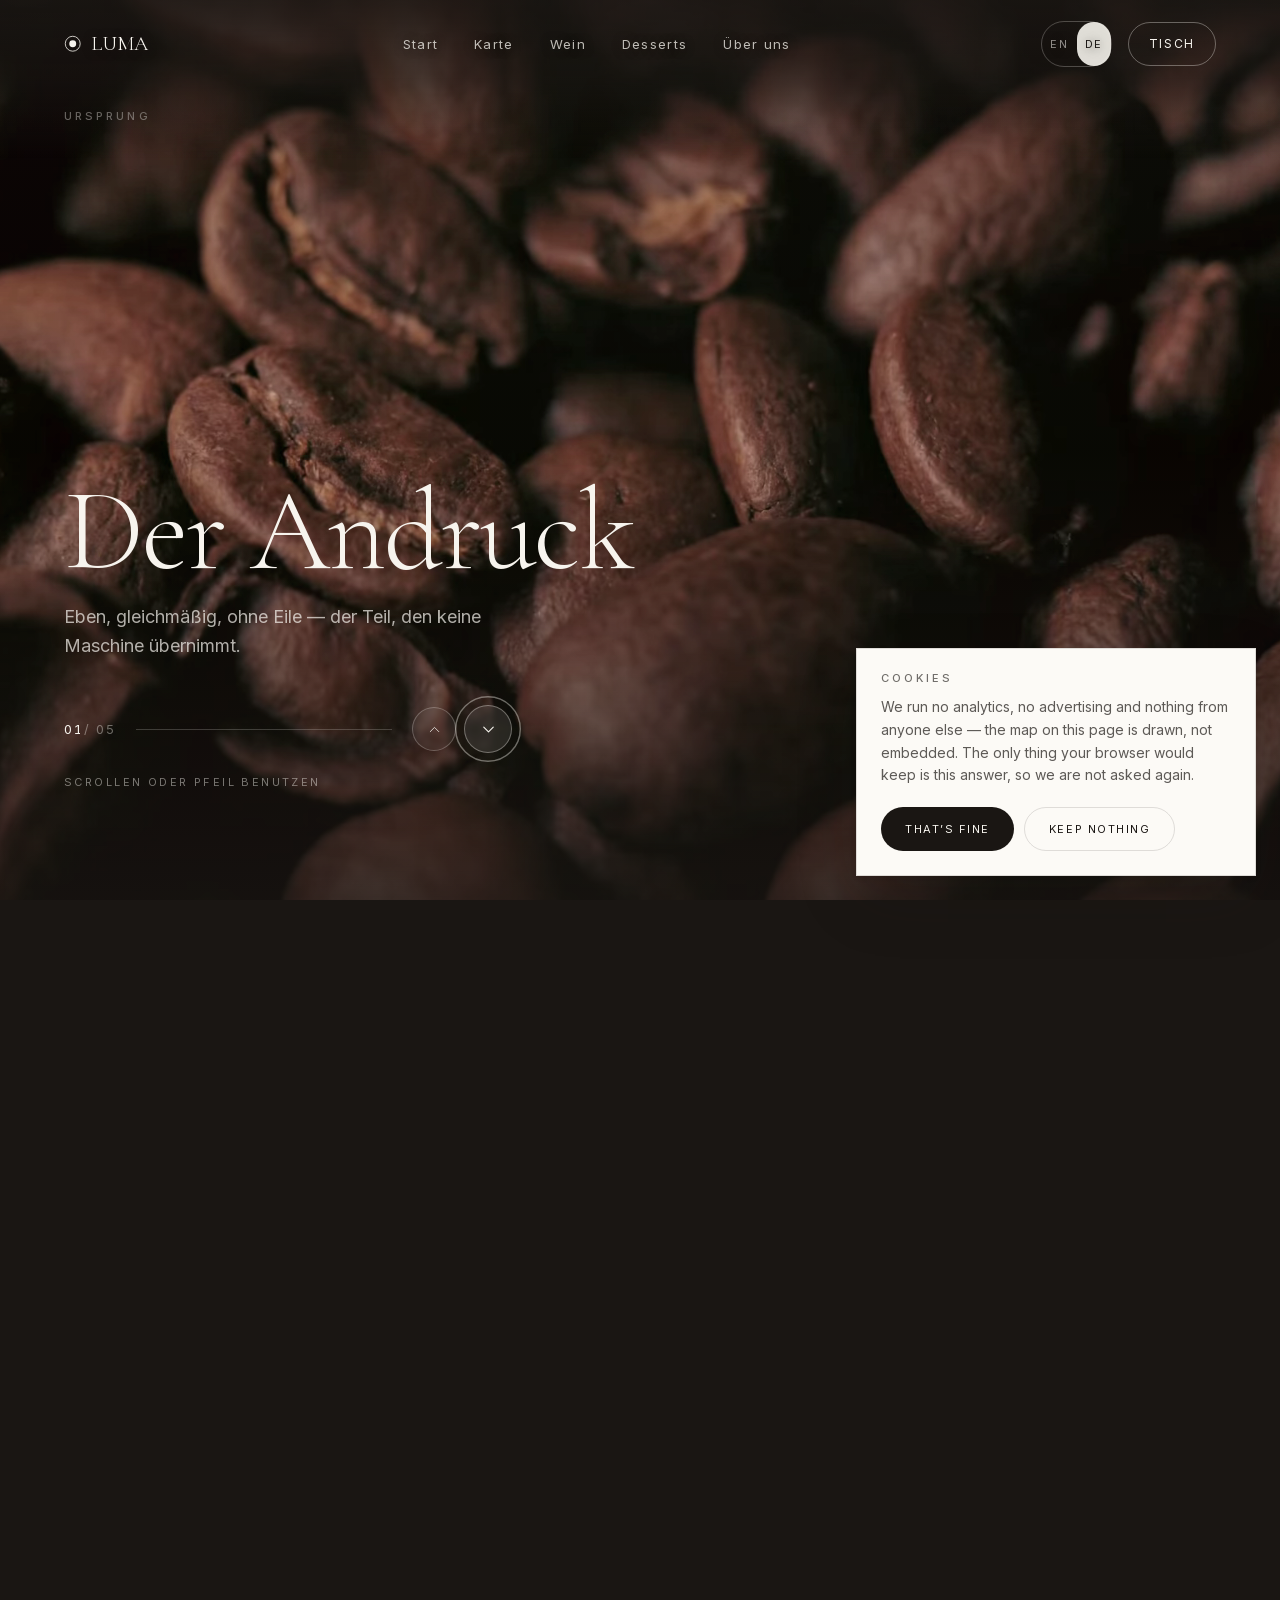
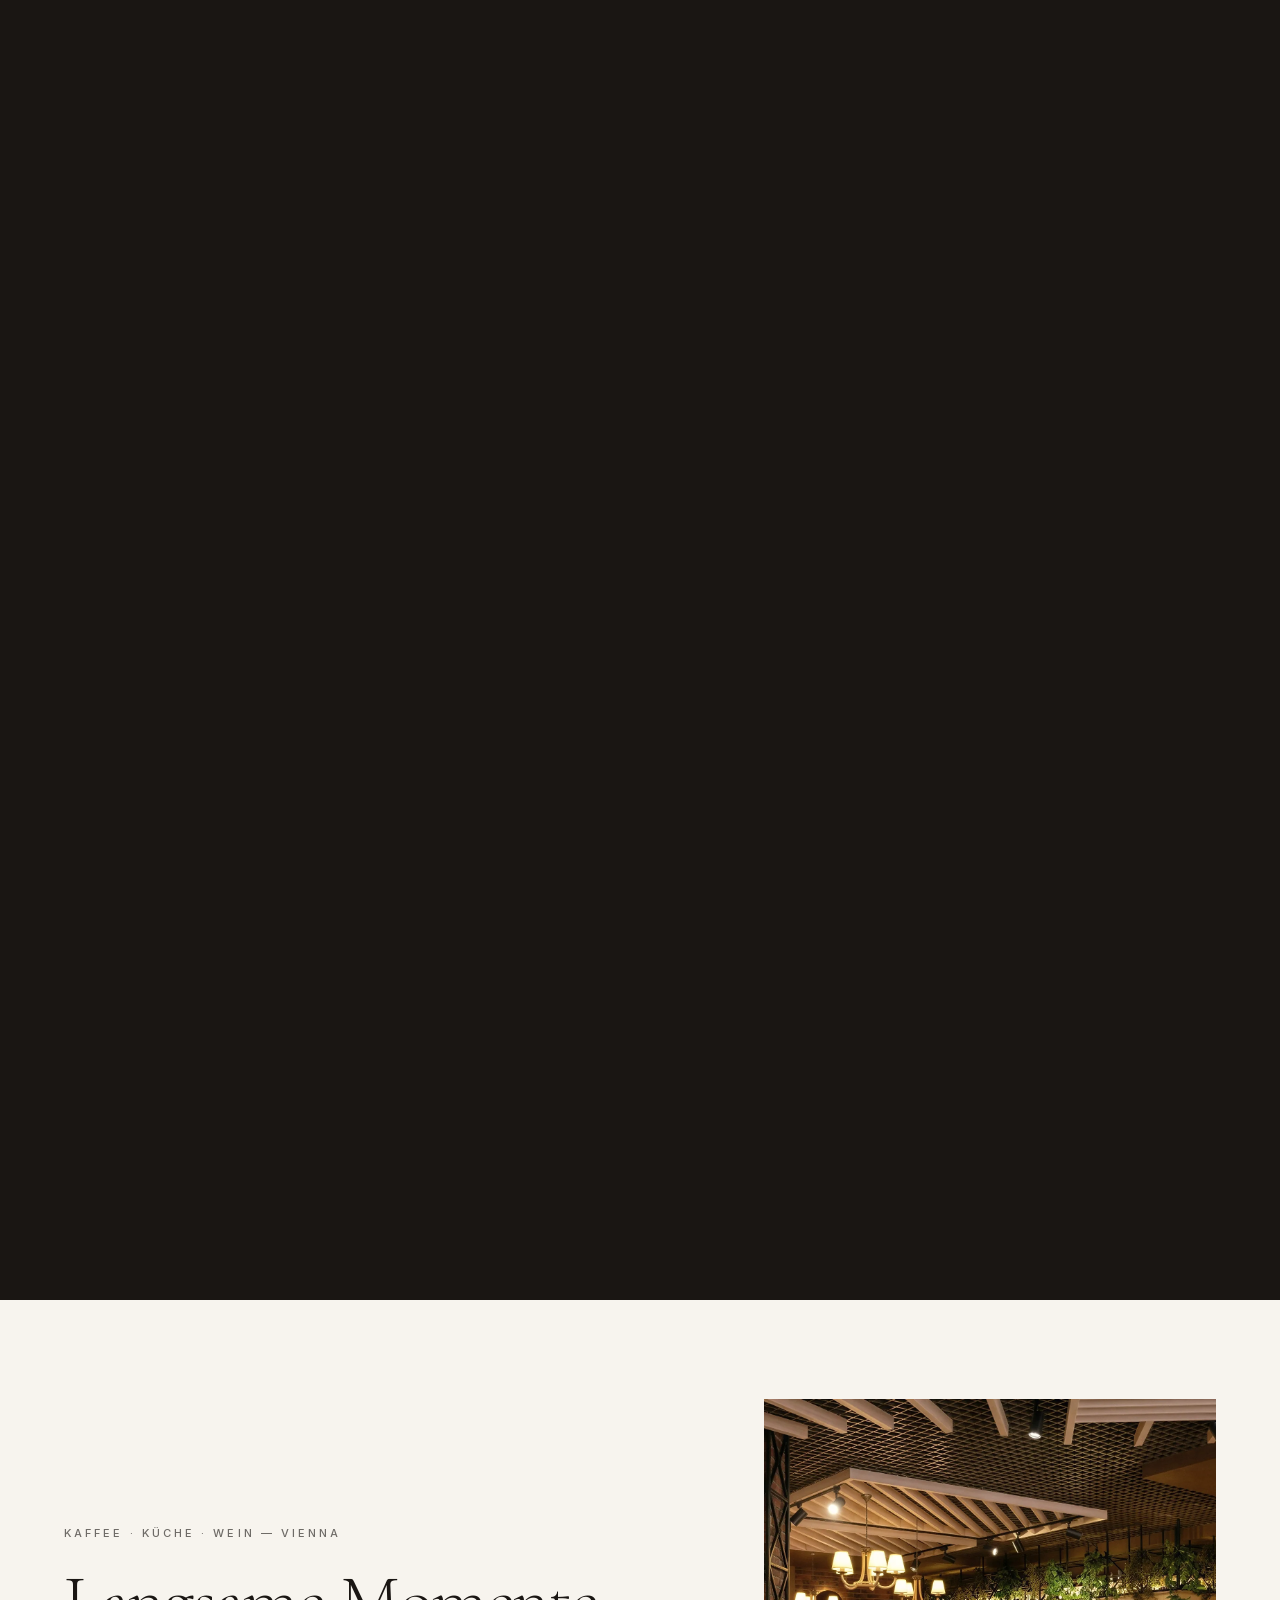
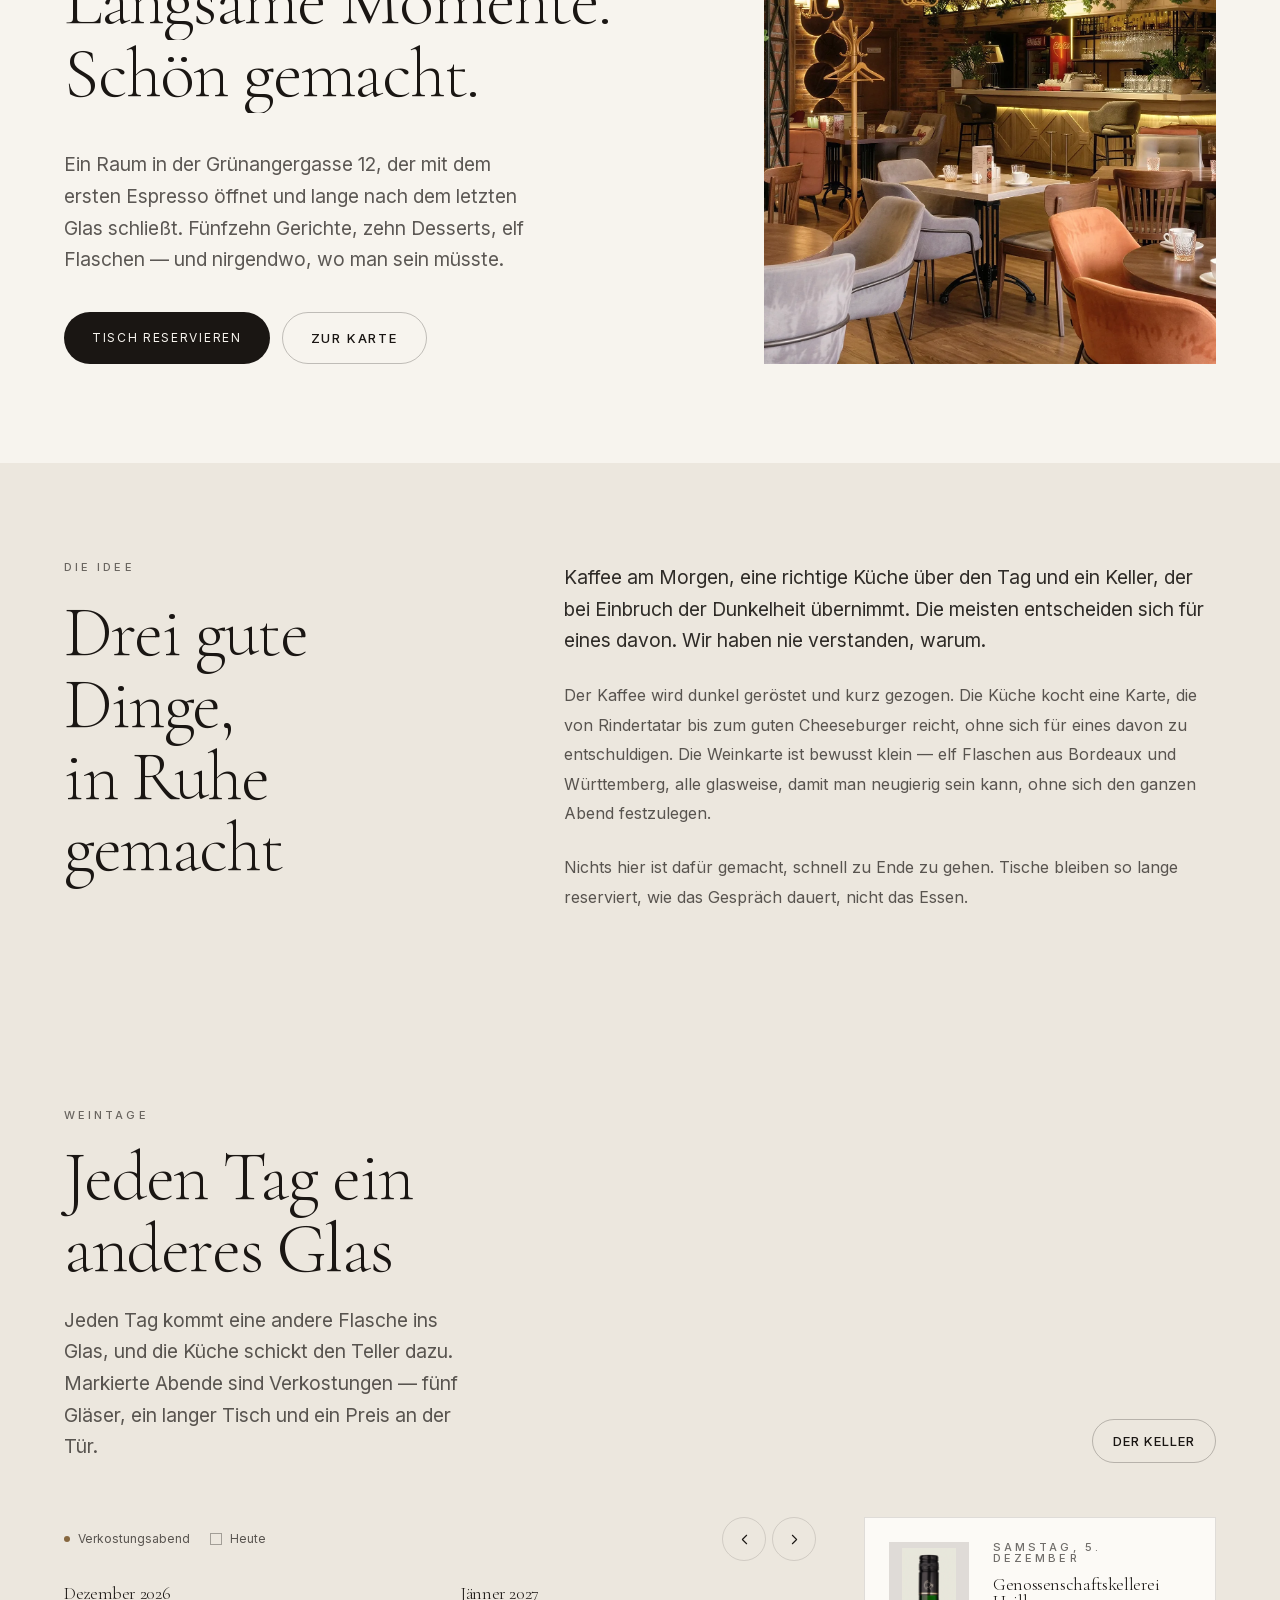
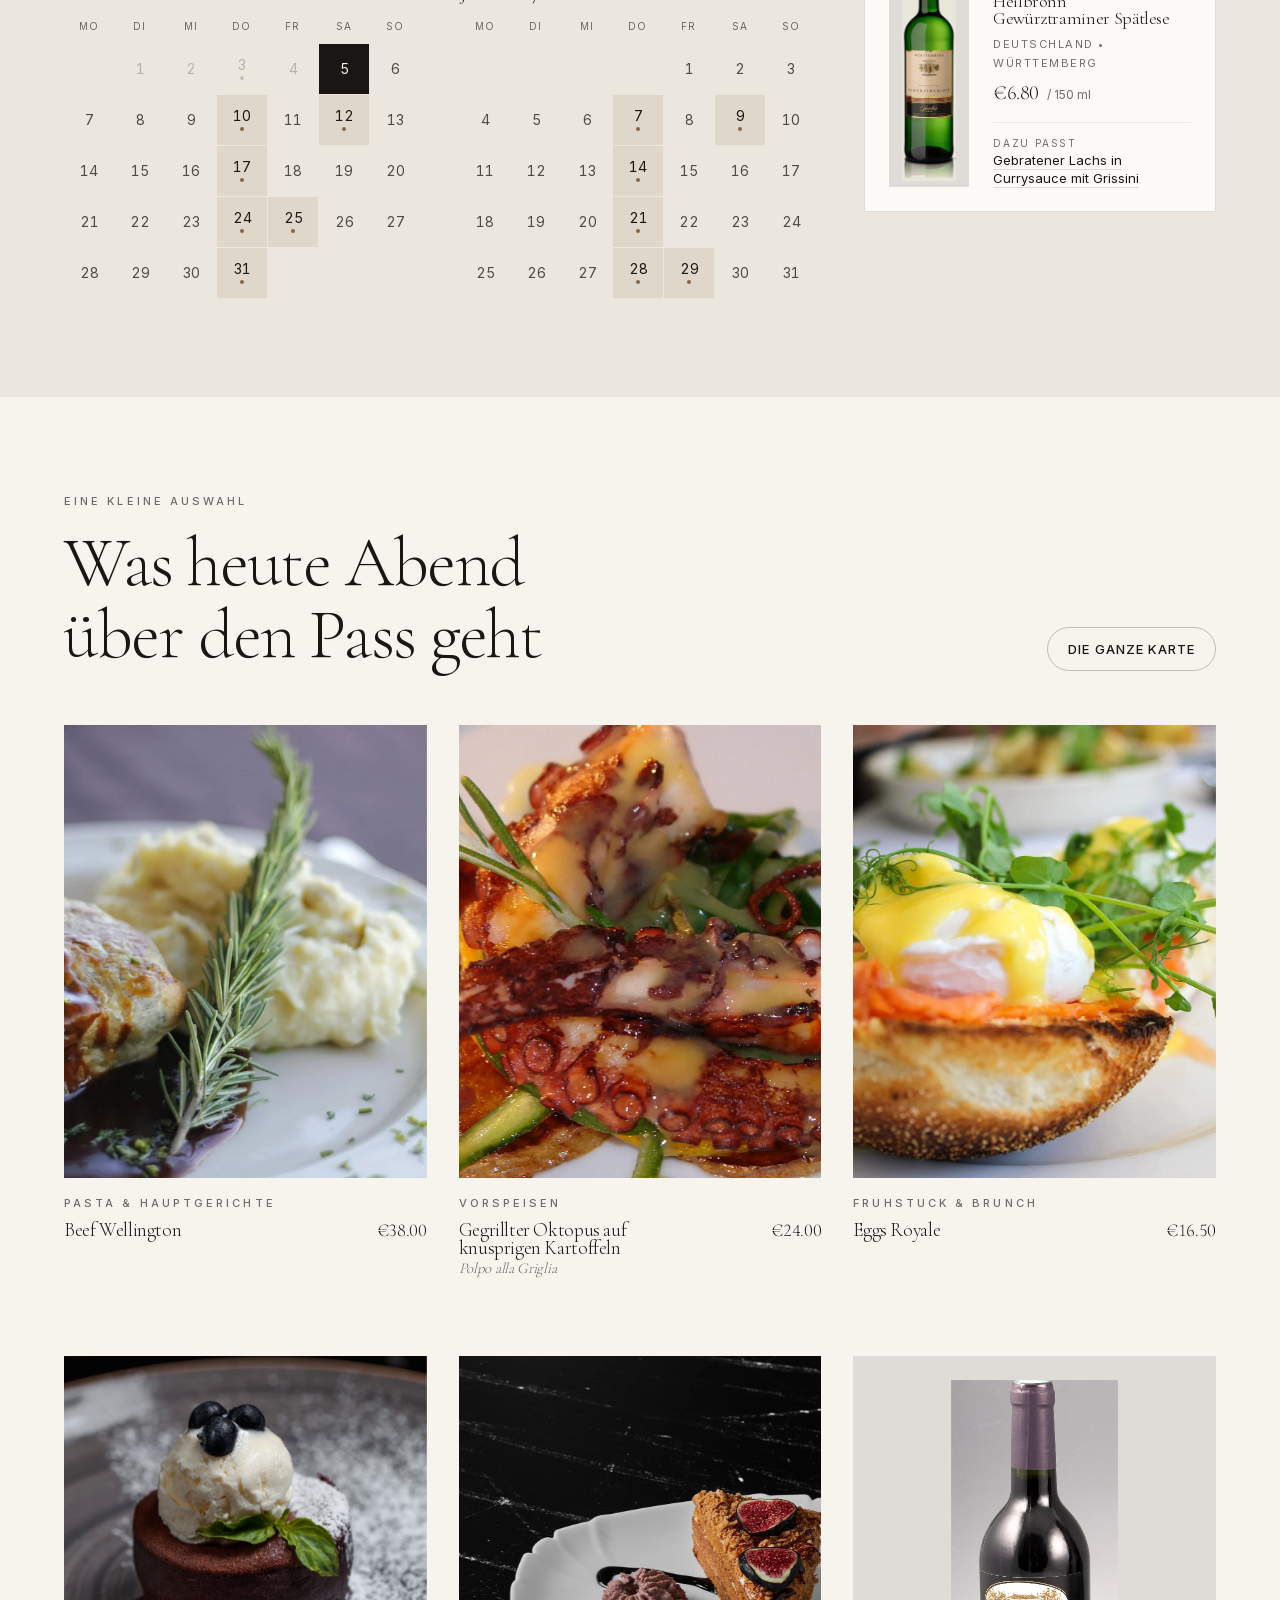
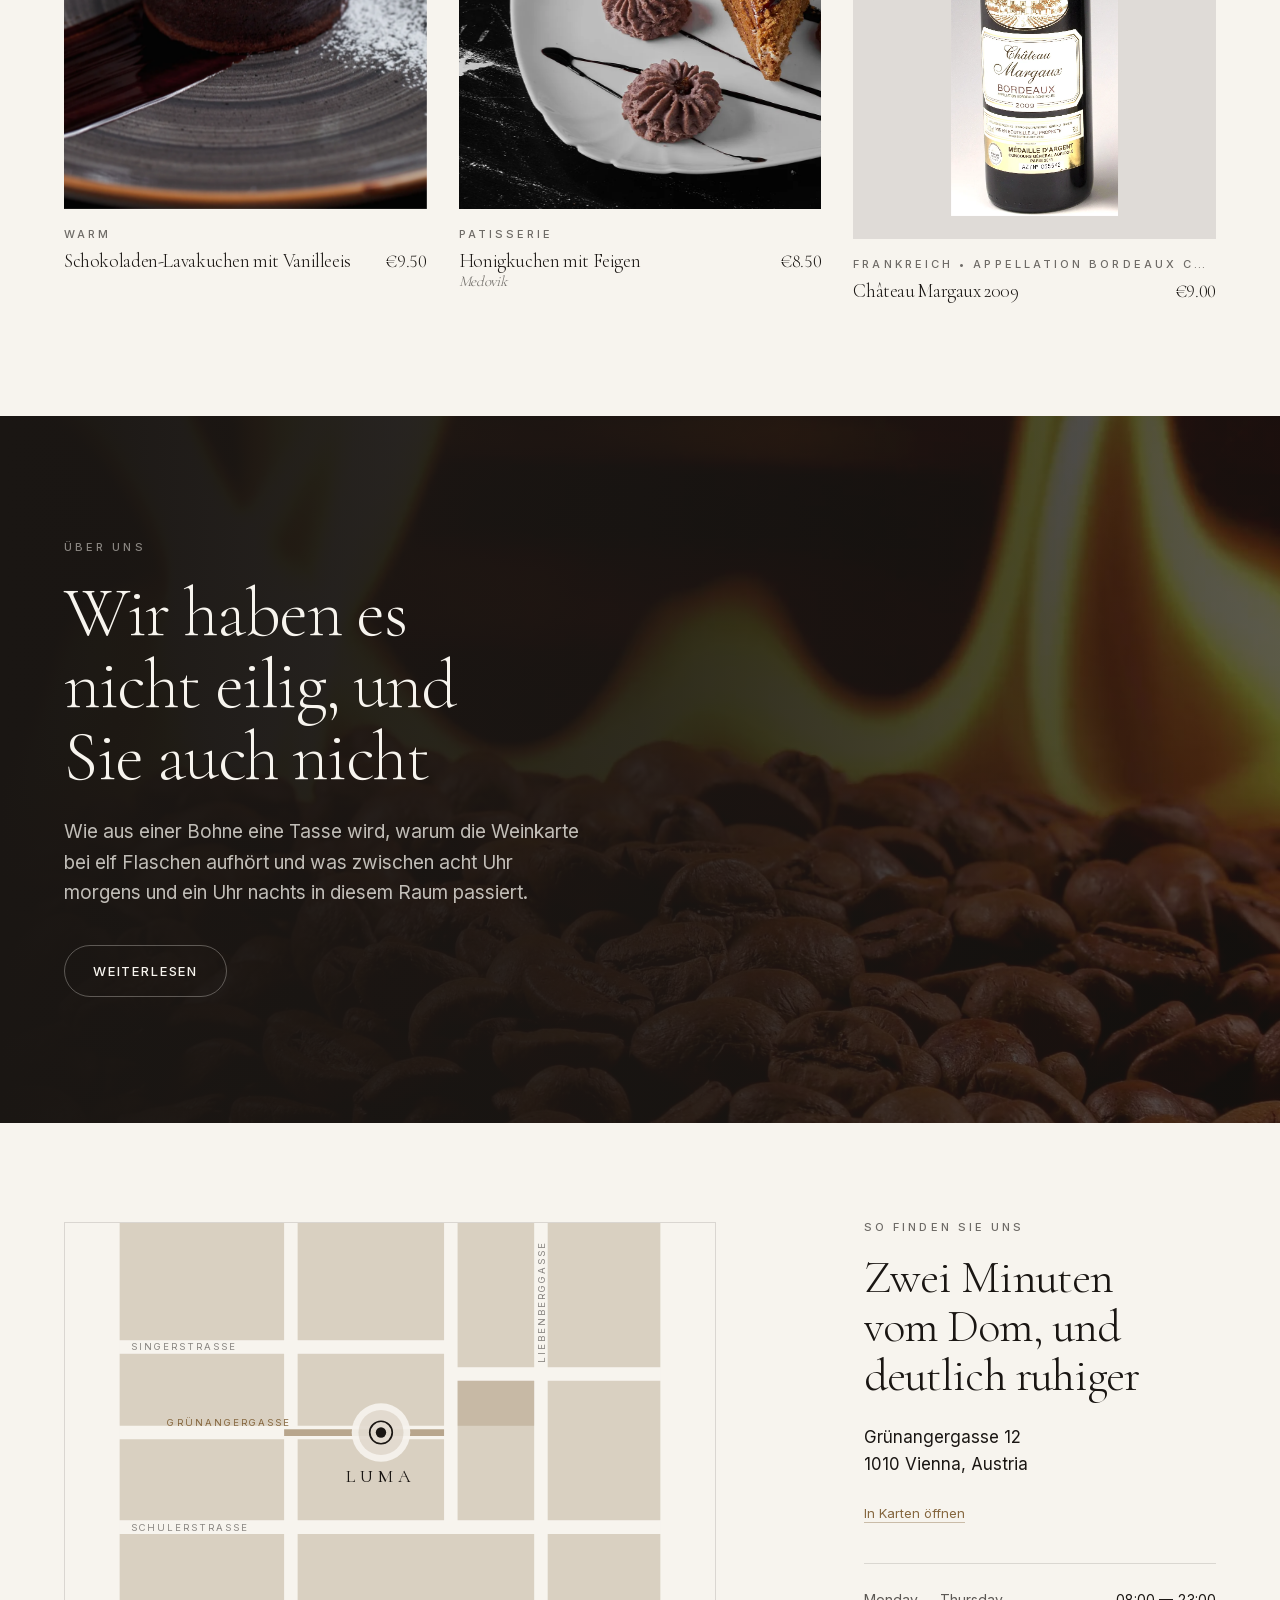
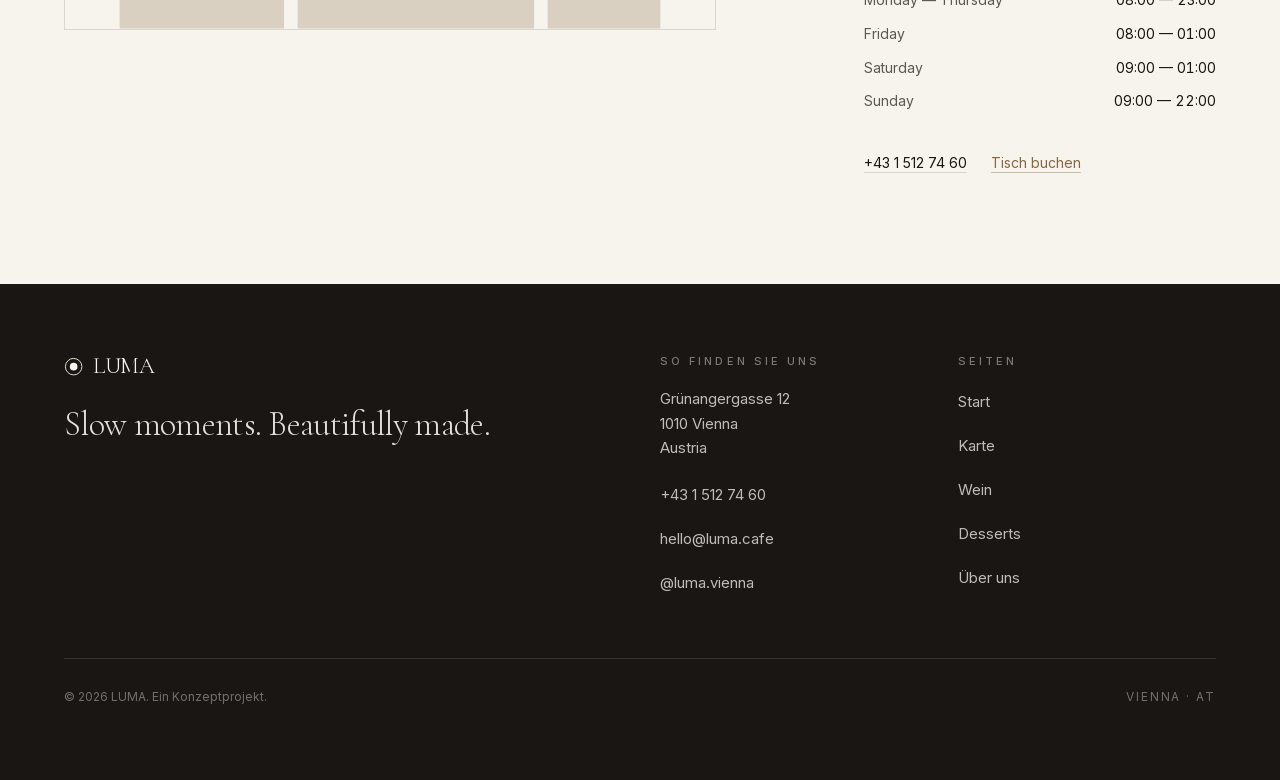
==== commit ae388f4c: "Fix client-side crash: never rewrite URLs inside the RSC payload The previous commit rewrote the sit" ====
--- a/de/index.html
+++ b/de/index.html
@@ -1 +1 @@
-<!DOCTYPE html><!--qNDkNVtqdWf23g2LTC23S--><html lang="de" class="__variable_5a3df4 __variable_37ef13"><head><meta charSet="utf-8"/><meta name="viewport" content="width=device-width, initial-scale=1, viewport-fit=cover"/><link rel="preload" href="/_next/static/media/7b89a4fd5e90ede0-s.p.woff2" as="font" crossorigin="" type="font/woff2"/><link rel="preload" href="/_next/static/media/e4af272ccee01ff0-s.p.woff2" as="font" crossorigin="" type="font/woff2"/><link rel="preload" as="image" href="/assets/videos/01-beans-poster.jpg"/><link rel="preload" as="image" href="/assets/interior/sit.webp"/><link rel="stylesheet" href="/_next/static/css/93346f34dd09237e.css" data-precedence="next"/><link rel="preload" as="script" fetchPriority="low" href="/_next/static/chunks/webpack-4986af30adf49d9c.js"/><script src="/_next/static/chunks/4bd1b696-c023c6e3521b1417.js" async=""></script><script src="/_next/static/chunks/493-e1542e39ad29304b.js" async=""></script><script src="/_next/static/chunks/main-app-eccb832766f73501.js" async=""></script><script src="/_next/static/chunks/619-ba102abea3e3d0e4.js" async=""></script><script src="/_next/static/chunks/193-39d0e36e19401b61.js" async=""></script><script src="/_next/static/chunks/356-335c699cd4cf7b7b.js" async=""></script><script src="/_next/static/chunks/917-f61daa62206565e7.js" async=""></script><script src="/_next/static/chunks/598-15c5febd90cbd93a.js" async=""></script><script src="/_next/static/chunks/381-6db9e55863828576.js" async=""></script><script src="/_next/static/chunks/123-2bc8b352fa08bd29.js" async=""></script><script src="/_next/static/chunks/303-306088474cd043d2.js" async=""></script><script src="/_next/static/chunks/app/%5Blocale%5D/page-8b7210c3ccefe9b7.js" async=""></script><script src="/_next/static/chunks/app/%5Blocale%5D/layout-a3d494e3f6dc635f.js" async=""></script><script src="/_next/static/chunks/app/%5Blocale%5D/not-found-98e4e90860218b45.js" async=""></script><meta name="next-size-adjust" content=""/><meta name="theme-color" content="#F7F4EE"/><meta name="color-scheme" content="light"/><title>LUMA — Slow moments. Beautifully made.</title><meta name="description" content="Ein Café in Wien für Kaffee, Küche und Wein. Fünfzehn Gerichte, zehn Desserts und ein kleiner Keller — ohne Eile serviert."/><meta name="application-name" content="LUMA"/><link rel="manifest" href="/manifest.webmanifest"/><meta name="robots" content="index, follow, max-image-preview:large"/><link rel="canonical" href="https://timkh376-beep.github.io/de/"/><link rel="alternate" hrefLang="en" href="https://timkh376-beep.github.io/en/"/><link rel="alternate" hrefLang="de" href="https://timkh376-beep.github.io/de/"/><meta name="format-detection" content="telephone=no"/><meta property="og:title" content="LUMA — Slow moments. Beautifully made."/><meta property="og:description" content="Ein Café in Wien für Kaffee, Küche und Wein. Fünfzehn Gerichte, zehn Desserts und ein kleiner Keller — ohne Eile serviert."/><meta property="og:url" content="https://timkh376-beep.github.io/de/"/><meta property="og:site_name" content="LUMA"/><meta property="og:locale" content="de_AT"/><meta property="og:image" content="https://timkh376-beep.github.io/assets/videos/05-pouring-poster.jpg"/><meta property="og:image:width" content="1920"/><meta property="og:image:height" content="1080"/><meta property="og:image:alt" content="LUMA — espresso extraction"/><meta property="og:type" content="website"/><meta name="twitter:card" content="summary_large_image"/><meta name="twitter:title" content="LUMA — Slow moments. Beautifully made."/><meta name="twitter:description" content="Ein Café in Wien für Kaffee, Küche und Wein. Fünfzehn Gerichte, zehn Desserts und ein kleiner Keller — ohne Eile serviert."/><meta name="twitter:image" content="https://timkh376-beep.github.io/assets/videos/05-pouring-poster.jpg"/><link rel="icon" href="/icon.svg?65dd569910992b0f" type="image/svg+xml" sizes="any"/><script src="/_next/static/chunks/polyfills-42372ed130431b0a.js" noModule=""></script></head><body><div hidden=""><!--$--><!--/$--></div><noscript><style>[style*="opacity:0"],[style*="opacity: 0"]{opacity:1!important;transform:none!important}</style></noscript><script type="application/ld+json">{"@context":"https://schema.org","@graph":[{"@type":"CafeOrCoffeeShop","@id":"https://timkh376-beep.github.io/#venue","name":"LUMA","slogan":"Slow moments. Beautifully made.","description":"A café in Vienna for coffee, food and wine. Fifteen signature dishes, ten desserts and a curated cellar, served without hurry.","url":"https://timkh376-beep.github.io/de","inLanguage":"de","image":["https://timkh376-beep.github.io/assets/interior/sit.webp","https://timkh376-beep.github.io/assets/videos/05-pouring-poster.jpg"],"servesCuisine":["Coffee","European","Mediterranean"],"priceRange":"€3.20–€38.00","address":{"@type":"PostalAddress","streetAddress":"Grünangergasse 12","postalCode":"1010","addressLocality":"Vienna","addressCountry":"AT"},"telephone":"+43 1 512 74 60","email":"hello@luma.cafe","openingHoursSpecification":[{"@type":"OpeningHoursSpecification","dayOfWeek":["Monday","Tuesday","Wednesday","Thursday"],"opens":"08:00","closes":"23:00"},{"@type":"OpeningHoursSpecification","dayOfWeek":["Friday"],"opens":"08:00","closes":"01:00"},{"@type":"OpeningHoursSpecification","dayOfWeek":["Saturday"],"opens":"09:00","closes":"01:00"},{"@type":"OpeningHoursSpecification","dayOfWeek":["Sunday"],"opens":"09:00","closes":"22:00"}],"hasMenu":{"@id":"https://timkh376-beep.github.io/de/menu#menu"}},{"@type":"Menu","@id":"https://timkh376-beep.github.io/de/menu#menu","name":"LUMA Karte","inLanguage":"de","hasMenuSection":[{"@type":"MenuSection","name":"Kaffee","hasMenuItem":[{"@type":"MenuItem","name":"Espresso","description":"Ein Schuss, kurz gezogen. Die Hausmischung, unbegleitet.","offers":{"@type":"Offer","price":"3.20","priceCurrency":"EUR"}},{"@type":"MenuItem","name":"Doppio","description":"Doppelt Kaffee, dieselbe Zeit. Für die zweite Hälfte des Vormittags.","offers":{"@type":"Offer","price":"4.00","priceCurrency":"EUR"}},{"@type":"MenuItem","name":"Macchiato","description":"Espresso, mit einem Löffel Schaum gezeichnet. Mehr nicht.","offers":{"@type":"Offer","price":"3.60","priceCurrency":"EUR"}},{"@type":"MenuItem","name":"Cortado","description":"Espresso und warme Milch zu gleichen Teilen, im Glas serviert.","offers":{"@type":"Offer","price":"4.20","priceCurrency":"EUR"}},{"@type":"MenuItem","name":"Cappuccino","description":"Bis zur weichen Spitze aufgeschäumt, bestäubt nur auf Wunsch.","offers":{"@type":"Offer","price":"4.60","priceCurrency":"EUR"}},{"@type":"MenuItem","name":"Flat White","description":"Doppelter Ristretto unter dünnem, glänzendem Mikroschaum.","offers":{"@type":"Offer","price":"4.80","priceCurrency":"EUR"}},{"@type":"MenuItem","name":"Latte","description":"Lang, mild und nachsichtig. Der, den man langsam trinkt.","offers":{"@type":"Offer","price":"5.00","priceCurrency":"EUR"}},{"@type":"MenuItem","name":"Mocha","description":"Dunkle Schokolade, in den Espresso geschmolzen, bevor die Milch kommt.","offers":{"@type":"Offer","price":"5.60","priceCurrency":"EUR"}},{"@type":"MenuItem","name":"V60 Handfilter","description":"Single Origin, frisch gemahlen, vier Minuten am Tresen. Fragen Sie, was heute offen ist.","offers":{"@type":"Offer","price":"5.50","priceCurrency":"EUR"}},{"@type":"MenuItem","name":"Chemex, für zwei","description":"Sechshundert Milliliter, zwei Tassen, ein Gespräch.","offers":{"@type":"Offer","price":"9.50","priceCurrency":"EUR"}},{"@type":"MenuItem","name":"Cold Brew","description":"Achtzehn Stunden in kaltem Wasser. Süß, säurearm, ganz ohne Eis.","offers":{"@type":"Offer","price":"5.20","priceCurrency":"EUR"}},{"@type":"MenuItem","name":"Cold Brew Tonic","description":"Auf Tonic, mit einem breiten Streifen Orangenschale. Sommer, das ganze Jahr.","offers":{"@type":"Offer","price":"6.40","priceCurrency":"EUR"}},{"@type":"MenuItem","name":"Wiener Melange","description":"Der Wiener Klassiker — milder Kaffee, heiße Milch, eine Haube Schaum.","offers":{"@type":"Offer","price":"5.00","priceCurrency":"EUR"}},{"@type":"MenuItem","name":"Einspänner","description":"Doppelter Espresso unter kaltem Schlagobers, im Glas. Durch die Sahne trinken.","offers":{"@type":"Offer","price":"5.80","priceCurrency":"EUR"}},{"@type":"MenuItem","name":"Affogato","description":"Vanille-Gelato, am Tisch ertränkt.","offers":{"@type":"Offer","price":"6.50","priceCurrency":"EUR"}},{"@type":"MenuItem","name":"Matcha Latte","description":"Ceremonial Grade, aufgeschlagen, kaum gesüßt. Gut zum Matcha-Cupcake.","offers":{"@type":"Offer","price":"5.40","priceCurrency":"EUR"}},{"@type":"MenuItem","name":"Heiße Schokolade","description":"Siebzig Prozent, dick genug, um den Löffel zu überziehen.","offers":{"@type":"Offer","price":"5.20","priceCurrency":"EUR"}}]},{"@type":"MenuSection","name":"Vorspeisen","hasMenuItem":[{"@type":"MenuItem","name":"Klassisches Rindertatar","description":"Entstanden in französischen Bistros des frühen 20. Jahrhunderts unter dem Namen Steak à la tartare. Die Zubereitung veredelte die Legenden nomadischer Rohfleischküche zu einem eleganten Bistro-Klassiker.","offers":{"@type":"Offer","price":"18.50","priceCurrency":"EUR"}},{"@type":"MenuItem","name":"Rucolasalat mit Zopfkäse","description":"Eine marktfrische mediterrane Tradition, inspiriert von süditalienischen Trattorien, die pfeffriges Wildkraut mit weichem, handgezogenem Salzkäse verbindet.","offers":{"@type":"Offer","price":"14.00","priceCurrency":"EUR"}},{"@type":"MenuItem","name":"Gegrillter Oktopus auf knusprigen Kartoffeln","description":"Eine gefeierte Delikatesse der Mittelmeerküste, traditionell in griechischen Tavernen und italienischen Fischtrattorien, wo der Oktopus vor dem Grillen über offener Holzkohle mürbe geklopft wird.","offers":{"@type":"Offer","price":"24.00","priceCurrency":"EUR"}}]},{"@type":"MenuSection","name":"Suppen","hasMenuItem":[{"@type":"MenuItem","name":"Thailändische Schweine-Nudelsuppe","description":"Im 19. Jahrhundert von Teochew-chinesischen Einwanderern nach Thailand gebracht. Die Suppe nahm lokale thailändische Kräuter und Gewürze auf und wurde zu einem der beliebtesten Streetfoods Südostasiens.","offers":{"@type":"Offer","price":"15.50","priceCurrency":"EUR"}},{"@type":"MenuItem","name":"Samtige Hühnersuppe","description":"Eine klassische kaukasische und osteuropäische Geflügelsuppe, historisch als stärkende Hausmedizin zubereitet, bei der Essig und Eigelb die Brühe ohne schwere Sahne binden.","offers":{"@type":"Offer","price":"13.50","priceCurrency":"EUR"}}]},{"@type":"MenuSection","name":"Frühstück & Brunch","hasMenuItem":[{"@type":"MenuItem","name":"Eggs Royale","description":"Entwickelt in den Speisesälen gehobener Hotels des 20. Jahrhunderts als luxuriöse Abwandlung der New Yorker Eggs Benedict, bei der Schinken durch erstklassigen Räucherlachs ersetzt wird.","offers":{"@type":"Offer","price":"16.50","priceCurrency":"EUR"}}]},{"@type":"MenuSection","name":"Pasta & Hauptgerichte","hasMenuItem":[{"@type":"MenuItem","name":"Penne mit italienischer Salsiccia und frischen Kräutern","description":"Ein rustikaler Trattoria-Klassiker aus Nord- und Mittelitalien. Kurze, gerillte Nudelformen wie Penne wurden in den Landküchen mit herzhafter regionaler Wurst und Olivenöl kombiniert, damit nichts vom Geschmack verloren geht.","offers":{"@type":"Offer","price":"19.50","priceCurrency":"EUR"}},{"@type":"MenuItem","name":"Beef Wellington","description":"Benannt nach Arthur Wellesley, dem ersten Duke of Wellington und Sieger von Waterloo. Britische Köche des 19. Jahrhunderts hüllten seinen Lieblingsbraten für königliche Bankette in knusprigen französischen Blätterteig.","offers":{"@type":"Offer","price":"38.00","priceCurrency":"EUR"}},{"@type":"MenuItem","name":"Gebratenes Lachsfilet mit weißem Spargel und Lachskaviar","description":"Ein Klassiker der skandinavischen und französischen Spitzenküche, entstanden, um die kurze Ernte des weißen Spargels im Frühjahr mit Wildlachs und edlem Kaviar zu feiern.","offers":{"@type":"Offer","price":"29.50","priceCurrency":"EUR"}},{"@type":"MenuItem","name":"Gebratener Lachs in Currysauce mit Grissini","description":"Entstanden in der globalen Fusionsküche des späten 20. Jahrhunderts. Der Teller verbindet klassische europäische Brattechnik für Fisch mit aromatischen asiatischen Currygewürzen und italienischem Gebäck.","offers":{"@type":"Offer","price":"27.00","priceCurrency":"EUR"}},{"@type":"MenuItem","name":"Gegrillte Hähnchenspieße","description":"Verwurzelt in altorientalischen Lagerfeuertraditionen, bei denen Krieger Fleisch auf Schwertern über offener Flamme grillten; später zu einem Wahrzeichen der osmanischen Küche verfeinert.","offers":{"@type":"Offer","price":"21.00","priceCurrency":"EUR"}},{"@type":"MenuItem","name":"Schweinerippchen-Souvlaki mit warmem Pita","description":"Führt direkt ins antike Griechenland zurück, wo auf Spießen gegartes Fleisch obeliskos hieß und auf den Straßenmärkten Athens verkauft wurde.","offers":{"@type":"Offer","price":"22.50","priceCurrency":"EUR"}},{"@type":"MenuItem","name":"Gegrillte Riesengarnelenspieße","description":"Ein zeitloses mediterranes Fischgericht aus den Küstendörfern, wo der Tagesfang über Holzkohle gegrillt und schlicht mit Zitrone, Meersalz und Paprika abgeschmeckt wurde.","offers":{"@type":"Offer","price":"26.00","priceCurrency":"EUR"}},{"@type":"MenuItem","name":"Klassischer Cheeseburger mit Pommes frites","description":"Entstanden im Amerika des frühen 20. Jahrhunderts, als deutsche Einwanderer das Hamburger Rindsteak zu einem Sandwich zum Mitnehmen umformten — heute eine internationale Ikone.","offers":{"@type":"Offer","price":"17.50","priceCurrency":"EUR"}}]},{"@type":"MenuSection","name":"Desserts","hasMenuItem":[{"@type":"MenuItem","name":"Dekonstruiertes Erdbeerdessert mit Vanillecreme und Brioche","description":"Eine moderne Neuinterpretation des europäischen Erdbeer-Shortcakes und des britischen Eton Mess, kunstvoll in einer Schale zerlegt, um knusprige Brioche, samtige Creme und frische Sommerbeeren gegeneinanderzusetzen.","offers":{"@type":"Offer","price":"12.50","priceCurrency":"EUR"}},{"@type":"MenuItem","name":"Schokoladentarte mit Beerenmousse","description":"Tarten entstanden im mittelalterlichen Europa als flache Teigböden. Frucht- und Moussetarten entwickelten sich in der französischen Renaissance und verbanden reichhaltige Butterböden mit feinen Fruchtpürees.","offers":{"@type":"Offer","price":"8.50","priceCurrency":"EUR"}},{"@type":"MenuItem","name":"Beeren-Cheesecake mit Karamellpopcorn","description":"Frühe Käsekuchen reichen bis ins antike Griechenland zurück. Die moderne Frischkäse-Variante wurde in den 1920er-Jahren in New York populär; heutige Küchen ergänzen sie um Auflagen wie karamellisiertes Popcorn.","offers":{"@type":"Offer","price":"9.00","priceCurrency":"EUR"}},{"@type":"MenuItem","name":"Schokoladen-Lavakuchen mit Vanilleeis","description":"1987 in New York vom französischen Koch Jean-Georges Vongerichten bekannt gemacht, der einen Schokoladenkuchen zu früh aus dem Ofen nahm und dabei den flüssigen Kern entdeckte.","offers":{"@type":"Offer","price":"9.50","priceCurrency":"EUR"}},{"@type":"MenuItem","name":"Himbeer-Soufflé-Mousse-Torte","description":"Leichte Soufflés und Mousses wurden im Frankreich des 18. Jahrhunderts von Vincent La Chapelle und Marie-Antoine Carême perfektioniert, die das Unterheben von Luft in Fruchtcremes meisterhaft beherrschten.","offers":{"@type":"Offer","price":"8.00","priceCurrency":"EUR"}},{"@type":"MenuItem","name":"Matcha-Cupcake","description":"Cupcakes tauchten 1796 erstmals in amerikanischen Kochbüchern auf. Die Verbindung mit japanischer Matcha-Creme wurde in den 2000er-Jahren in spezialisierten Bäckereien weltweit beliebt.","offers":{"@type":"Offer","price":"5.50","priceCurrency":"EUR"}},{"@type":"MenuItem","name":"Rohkostriegel mit Beeren und Nüssen","description":"Rohe vegane Desserts gehen auf die Naturkostbewegung der Mitte des 20. Jahrhunderts zurück und ersetzen Milchprodukte und gebackenes Mehl durch kaltgepresste Nüsse, Fruchtpürees und natürliche Süße.","offers":{"@type":"Offer","price":"7.50","priceCurrency":"EUR"}},{"@type":"MenuItem","name":"Baiser-Cupcake mit Physalis","description":"Einzelne Cup Cakes entstanden im Amerika des 19. Jahrhunderts. Sie mit exotischen Früchten wie der südamerikanischen Physalis zu krönen, wurde zum Trend gehobener Patisserien französischer Schule.","offers":{"@type":"Offer","price":"6.00","priceCurrency":"EUR"}},{"@type":"MenuItem","name":"Flüssiger Schokoladenkuchen mit Beeren","description":"Eine Abwandlung des klassischen Lavakuchens, die in der Spitzengastronomie der 1980er-Jahre weltweit Furore machte und den Kontrast zwischen warm schmelzender Schokolade und kühler Sahne betont.","offers":{"@type":"Offer","price":"9.50","priceCurrency":"EUR"}},{"@type":"MenuItem","name":"Honigkuchen mit Feigen","description":"Im Russland des 19. Jahrhunderts von einem jungen Hofkoch für Kaiserin Jelisaweta Alexejewna geschaffen, die das feine Gleichgewicht aus dünnem Honigteig und säuerlichem Sauerrahm liebte.","offers":{"@type":"Offer","price":"8.50","priceCurrency":"EUR"}},{"@type":"MenuItem","name":"Klassische saftige Schokoladen-Brownies","description":"Erfunden in Chicago im Palmer House Hotel für die Weltausstellung 1893, auf Wunsch von Bertha Palmer als tragbares, kuchenartiges Dessert für Hotelgäste.","offers":{"@type":"Offer","price":"7.00","priceCurrency":"EUR"}}]},{"@type":"MenuSection","name":"Wein","hasMenuItem":[{"@type":"MenuItem","name":"Château Gravières de la Madeleine 2004","description":"Eine klassische gereifte Bordeaux-Cuvée, dominiert von Merlot und Cabernet Sauvignon. Reife Tannine, Noten von reifer Pflaume, Waldboden, weichem Leder und dezenter Eiche.","offers":{"@type":"Offer","price":"7.50","priceCurrency":"EUR"}},{"@type":"MenuItem","name":"Château Maurine 2016","description":"Ein eleganter trockener Rotwein aus dem Médoc. Aromen von schwarzer Johannisbeere, dunkler Kirsche, Vanille und Eiche verbinden sich mit einem gut strukturierten, warm-würzigen Abgang.","offers":{"@type":"Offer","price":"6.50","priceCurrency":"EUR"}},{"@type":"MenuItem","name":"Roc de Lussac 2005","description":"Ein Bordeaux vom rechten Ufer aus einem herausragenden Jahrgang. Ein aristokratisches Bukett aus kandierten dunklen Beeren, feinen Gewürzen, Röstnoten und dezentem Rauch auf samtigem Gaumen.","offers":{"@type":"Offer","price":"8.50","priceCurrency":"EUR"}},{"@type":"MenuItem","name":"Château Taris 2007","description":"Ein traditioneller trockener Rotwein mit leichtem, harmonischem Charakter. Feine rote Fruchtnoten, getrocknete Kräuter und ein zurückhaltender, klarer Abgang.","offers":{"@type":"Offer","price":"5.80","priceCurrency":"EUR"}},{"@type":"MenuItem","name":"Maison Badet, Clément & Cᵒ Cuvée Prestige","description":"Eine repräsentative Hauscuvée mit weichem, fruchtbetontem Profil. Reiche Aromen von reifer Kirsche, Brombeere und milden Backgewürzen. Geschmeidig und vielseitig.","offers":{"@type":"Offer","price":"5.20","priceCurrency":"EUR"}},{"@type":"MenuItem","name":"Château Margaux 2009","description":"Ausdrucksvolle Aromen von reifen Beeren, Vanille und Zedernholz, getragen von feinen, seidigen Tanninen.","offers":{"@type":"Offer","price":"9.00","priceCurrency":"EUR"}},{"@type":"MenuItem","name":"Fleiner Kirchenweinberg Samtrot Kabinett","description":"Aus der seltenen Rebsorte Samtrot. Eleganter Kabinett mit seidigem Gaumen, Noten von frischer Himbeere, reifer Kirsche und samtiger Textur.","offers":{"@type":"Offer","price":"6.20","priceCurrency":"EUR"}},{"@type":"MenuItem","name":"Genossenschaftskellerei Heilbronn Schwarzriesling Spätlese","description":"Ein weicher, tanninarmer Roter aus Schwarzriesling — dem württembergischen Namen für Pinot Meunier. Die späte Lese bringt zarte Sauerkirsche, Johannisbeere und warme Mandel über einen runden, unaufgeregten Abgang.","offers":{"@type":"Offer","price":"6.60","priceCurrency":"EUR"}},{"@type":"MenuItem","name":"Genossenschaftskellerei Heilbronn Muskateller","description":"Ein ausgesprochen aromatischer Weißwein mit lebendigen Noten von Muskatnuss, weißen Blüten, Pfirsich und tropischen Früchten. Frisch, klar und unkompliziert.","offers":{"@type":"Offer","price":"5.50","priceCurrency":"EUR"}},{"@type":"MenuItem","name":"Genossenschaftskellerei Heilbronn Gewürztraminer Spätlese","description":"Ein Spätlese-Weißwein mit üppigem, unverwechselbarem Bukett aus Rosenblättern, Litschi, exotischen Gewürzen und Honig. Reichhaltig, duftig und leicht restsüß.","offers":{"@type":"Offer","price":"6.80","priceCurrency":"EUR"}},{"@type":"MenuItem","name":"Genossenschaftskellerei Heilbronn Riesling Beerenauslese","description":"Ein exklusiver Dessertwein aus handverlesenen, überreifen Rieslingbeeren. Tiefgoldene Farbe, lebendige Säure als Gegengewicht zu honigsüßer Fülle, getrockneter Aprikose und kandierter Zitrone.","offers":{"@type":"Offer","price":"16.00","priceCurrency":"EUR"}}]}]}]}</script><a href="#main" class="sr-only focus:not-sr-only focus:fixed focus:left-4 focus:top-4 focus:z-[100] focus:rounded-full focus:bg-espresso focus:px-5 focus:py-3 focus:text-sm focus:text-ivory">Zum Inhalt springen</a><header class="fixed inset-x-0 top-0 z-50 isolate border-b transition-[background-color,border-color,backdrop-filter,color] duration-500 border-transparent bg-transparent text-espresso" style="padding-top:env(safe-area-inset-top)"><div class="shell flex h-[var(--header-h)] items-center justify-between gap-6"><a aria-label="LUMA — Start" class="-ml-1 flex min-h-[44px] items-center px-1 transition-opacity duration-300 hover:opacity-70" href="/de/"><span class="inline-flex items-center gap-2.5 leading-none text-[0.95rem]"><svg viewBox="0 0 24 24" aria-hidden="true" class="h-[1.15em] w-[1.15em] shrink-0"><circle cx="12" cy="12" r="10.25" fill="none" stroke="currentColor" stroke-width="1.1"></circle><circle cx="12" cy="12" r="4.75" fill="currentColor"></circle></svg><span class="font-display text-[1.35em] tracking-[0.22em] font-normal">LUMA</span></span></a><nav aria-label="Primary" class="hidden lg:block"><ul class="flex items-center gap-9"><li><a class="group relative inline-flex min-h-[44px] items-center text-[0.8125rem] tracking-[0.1em] transition-colors duration-300 text-espresso/80 hover:text-espresso" href="/de/">Start<span class="absolute inset-x-0 bottom-2.5 h-px origin-left transition-transform duration-500 ease-[var(--ease-out)] bg-espresso scale-x-0 group-hover:scale-x-100"></span></a></li><li><a class="group relative inline-flex min-h-[44px] items-center text-[0.8125rem] tracking-[0.1em] transition-colors duration-300 text-espresso/80 hover:text-espresso" href="/de/menu/">Karte<span class="absolute inset-x-0 bottom-2.5 h-px origin-left transition-transform duration-500 ease-[var(--ease-out)] bg-espresso scale-x-0 group-hover:scale-x-100"></span></a></li><li><a class="group relative inline-flex min-h-[44px] items-center text-[0.8125rem] tracking-[0.1em] transition-colors duration-300 text-espresso/80 hover:text-espresso" href="/de/wine/">Wein<span class="absolute inset-x-0 bottom-2.5 h-px origin-left transition-transform duration-500 ease-[var(--ease-out)] bg-espresso scale-x-0 group-hover:scale-x-100"></span></a></li><li><a class="group relative inline-flex min-h-[44px] items-center text-[0.8125rem] tracking-[0.1em] transition-colors duration-300 text-espresso/80 hover:text-espresso" href="/de/desserts/">Desserts<span class="absolute inset-x-0 bottom-2.5 h-px origin-left transition-transform duration-500 ease-[var(--ease-out)] bg-espresso scale-x-0 group-hover:scale-x-100"></span></a></li><li><a class="group relative inline-flex min-h-[44px] items-center text-[0.8125rem] tracking-[0.1em] transition-colors duration-300 text-espresso/80 hover:text-espresso" href="/de/story/">Über uns<span class="absolute inset-x-0 bottom-2.5 h-px origin-left transition-transform duration-500 ease-[var(--ease-out)] bg-espresso scale-x-0 group-hover:scale-x-100"></span></a></li></ul></nav><div class="flex items-center gap-2 sm:gap-4"><div class="flex items-center rounded-full border transition-colors duration-500 border-line"><a hrefLang="en" aria-label="English" class="flex min-h-[44px] min-w-[2.75rem] items-center justify-center rounded-full px-2 text-[0.6875rem] tracking-[0.14em] transition-colors duration-300 text-faint hover:text-espresso" href="/en/">EN</a><a hrefLang="de" aria-current="true" aria-label="Deutsch" class="flex min-h-[44px] min-w-[2.75rem] items-center justify-center rounded-full px-2 text-[0.6875rem] tracking-[0.14em] transition-colors duration-300 bg-espresso text-ivory" href="/de/">DE</a></div><button type="button" class="hidden min-h-[44px] items-center rounded-full border px-5 text-[0.75rem] uppercase tracking-[0.14em] transition-colors duration-300 sm:inline-flex border-espresso/25 text-espresso hover:border-espresso hover:bg-espresso hover:text-ivory">Tisch</button><button type="button" aria-label="Karte" aria-expanded="false" class="-mr-2 flex h-11 w-11 items-center justify-center lg:hidden text-espresso"><svg xmlns="http://www.w3.org/2000/svg" width="20" height="20" viewBox="0 0 24 24" fill="none" stroke="currentColor" stroke-width="1.4" stroke-linecap="round" stroke-linejoin="round" class="lucide lucide-menu" aria-hidden="true"><path d="M4 5h16"></path><path d="M4 12h16"></path><path d="M4 19h16"></path></svg></button></div></div></header><main id="main"><section aria-label="How the coffee is made" class="relative bg-espresso" style="height:500svh"><div data-dark="true" class="sticky top-0 h-[100svh] w-full overflow-hidden"><div class="absolute inset-0 transition-opacity duration-[600ms] ease-linear" style="opacity:1" aria-hidden="false"><img alt="" decoding="async" data-nimg="fill" class="object-cover" style="position:absolute;height:100%;width:100%;left:0;top:0;right:0;bottom:0;color:transparent" src="/assets/videos/01-beans-poster.jpg"/><video muted="" loop="" playsInline="" preload="none" disablePictureInPicture="" tabindex="-1" aria-hidden="true" poster="/assets/videos/01-beans-poster.jpg" class="absolute inset-0 h-full w-full object-cover transition-opacity duration-500 ease-linear" style="opacity:0"><source src="/assets/videos/01-beans-1080.webm" type="video/webm" media="(min-width: 768px)"/><source src="/assets/videos/01-beans-1080.mp4" type="video/mp4" media="(min-width: 768px)"/><source src="/assets/videos/01-beans-720.mp4" type="video/mp4"/></video></div><div class="absolute inset-0 transition-opacity duration-[600ms] ease-linear" style="opacity:0" aria-hidden="true"><img alt="" loading="lazy" decoding="async" data-nimg="fill" class="object-cover" style="position:absolute;height:100%;width:100%;left:0;top:0;right:0;bottom:0;color:transparent" src="/assets/videos/02-roasting-poster.jpg"/><video muted="" loop="" playsInline="" preload="none" disablePictureInPicture="" tabindex="-1" aria-hidden="true" poster="/assets/videos/02-roasting-poster.jpg" class="absolute inset-0 h-full w-full object-cover transition-opacity duration-500 ease-linear" style="opacity:0"><source src="/assets/videos/02-roasting-1080.webm" type="video/webm" media="(min-width: 768px)"/><source src="/assets/videos/02-roasting-1080.mp4" type="video/mp4" media="(min-width: 768px)"/><source src="/assets/videos/02-roasting-720.mp4" type="video/mp4"/></video></div><div class="absolute inset-0 transition-opacity duration-[600ms] ease-linear" style="opacity:0" aria-hidden="true"></div><div class="absolute inset-0 transition-opacity duration-[600ms] ease-linear" style="opacity:0" aria-hidden="true"></div><div class="absolute inset-0 transition-opacity duration-[600ms] ease-linear" style="opacity:0" aria-hidden="true"></div><div class="pointer-events-none absolute inset-0 bg-gradient-to-t from-espresso/78 via-espresso/8 to-espresso/30"></div><div class="pointer-events-none absolute inset-0 flex flex-col justify-between py-[clamp(5.5rem,12vh,8rem)] text-ivory"><div class="shell"><p class="t-eyebrow text-ivory/55" style="opacity:0;transform:translateY(8px)">Ursprung</p></div><div class="shell"><div style="opacity:0;transform:translateY(26px)"><h2 class="font-display t-display mb-4 max-w-[14ch]">Die Bohne</h2><p class="max-w-[44ch] text-[clamp(0.9375rem,1.6vw,1.125rem)] leading-relaxed text-ivory/70">Alles beginnt mit etwas, das in eine Hand passt.</p></div><div class="pointer-events-auto mt-[clamp(2rem,5vh,3.5rem)] flex items-center gap-5"><p class="t-num flex items-baseline gap-1 text-[0.8125rem] tracking-[0.16em] text-ivory/70"><span class="relative inline-block w-[2ch] overflow-hidden text-ivory"><span class="inline-block" style="transform:none">01</span></span><span class="text-ivory/40">/ <!-- -->05</span></p><div class="h-px flex-1 max-w-[16rem] bg-ivory/20"><div class="h-full origin-left bg-ivory/70" style="transform:scaleX(0)"></div></div><div class="flex shrink-0 items-center gap-2"><button type="button" disabled="" aria-label="Vorheriger Schritt" class="flex h-11 w-11 items-center justify-center rounded-full border border-ivory/25 bg-ivory/5 text-ivory/80 backdrop-blur-[2px] transition-all duration-300 hover:border-ivory/60 hover:bg-ivory/15 hover:text-ivory disabled:pointer-events-none disabled:opacity-25"><svg xmlns="http://www.w3.org/2000/svg" width="17" height="17" viewBox="0 0 24 24" fill="none" stroke="currentColor" stroke-width="1.4" stroke-linecap="round" stroke-linejoin="round" class="lucide lucide-chevron-up" aria-hidden="true"><path d="m18 15-6-6-6 6"></path></svg></button><button type="button" aria-label="Nächster Schritt" class="group relative flex h-12 w-12 items-center justify-center rounded-full border border-ivory/35 bg-ivory/10 text-ivory backdrop-blur-[2px] transition-all duration-300 hover:border-ivory/70 hover:bg-ivory/20"><span aria-hidden="true" class="absolute inset-0 rounded-full border border-ivory/40"></span><svg xmlns="http://www.w3.org/2000/svg" width="19" height="19" viewBox="0 0 24 24" fill="none" stroke="currentColor" stroke-width="1.4" stroke-linecap="round" stroke-linejoin="round" class="lucide lucide-chevron-down transition-transform duration-300 group-hover:translate-y-0.5" aria-hidden="true"><path d="m6 9 6 6 6-6"></path></svg></button></div></div><p class="mt-5 text-[0.6875rem] uppercase tracking-[0.22em] text-ivory/45" style="opacity:0">Scrollen oder Pfeil benutzen</p></div></div><p class="sr-only">LUMA<!-- -->: <!-- -->Die Bohne, Die Röstung, Der Mahlgrad, Der Andruck, Die Tasse<!-- -->.</p></div></section><section class="section relative overflow-hidden bg-ivory pt-[clamp(5rem,12vh,8rem)]"><div class="shell"><div class="grid items-end gap-x-12 gap-y-[clamp(3rem,7vh,5rem)] lg:grid-cols-12"><div class="lg:col-span-7"><div style="opacity:0"><p class="t-eyebrow text-faint mb-7">Kaffee · Küche · Wein<!-- --> — <!-- -->Vienna</p></div><h1 class="font-display text-espresso text-[clamp(2.5rem,5.6vw,5.25rem)] leading-[0.98] tracking-[-0.02em]"><span class="block overflow-hidden pb-[0.08em]"><span class="block" style="transform:translateY(110%)">Langsame Momente.</span></span><span class="block overflow-hidden pb-[0.08em]"><span class="block" style="transform:translateY(110%)">Schön gemacht.</span></span></h1><div class="mt-[clamp(2rem,4vh,3rem)] max-w-[46ch]" style="opacity:0;transform:translateY(20px)"><p class="t-lead text-muted">Ein Raum in der Grünangergasse 12, der mit dem ersten Espresso öffnet und lange nach dem letzten Glas schließt. Fünfzehn Gerichte, zehn Desserts, elf Flaschen — und nirgendwo, wo man sein müsste.</p><div class="mt-9 flex flex-wrap items-center gap-3"><button type="button" class="inline-flex min-h-[52px] items-center justify-center rounded-full bg-espresso px-7 text-[0.75rem] uppercase tracking-[0.14em] text-ivory transition-colors duration-300 hover:bg-coffee">Tisch reservieren</button><a class="inline-flex items-center justify-center gap-2 rounded-full font-sans font-medium transition-[background-color,color,border-color,transform] duration-300 ease-[var(--ease-out)] active:scale-[0.985] disabled:pointer-events-none disabled:opacity-40 min-h-[52px] px-7 text-[0.8125rem] tracking-[0.14em] uppercase border border-espresso/25 text-espresso hover:border-espresso hover:bg-espresso hover:text-ivory" href="/de/menu/">Zur Karte</a></div></div></div><div class="relative aspect-[4/5] w-full overflow-hidden bg-ivory-deep lg:col-span-5" style="opacity:0;transform:scale(1.05)"><img alt="The dining room at LUMA, tables laid under brass light" decoding="async" data-nimg="fill" class="object-cover" style="position:absolute;height:100%;width:100%;left:0;top:0;right:0;bottom:0;object-position:50% 45%;color:transparent;background-size:cover;background-position:50% 45%;background-repeat:no-repeat;background-image:url(&quot;data:image/svg+xml;charset=utf-8,%3Csvg xmlns=&#x27;http://www.w3.org/2000/svg&#x27; %3E%3Cfilter id=&#x27;b&#x27; color-interpolation-filters=&#x27;sRGB&#x27;%3E%3CfeGaussianBlur stdDeviation=&#x27;20&#x27;/%3E%3CfeColorMatrix values=&#x27;1 0 0 0 0 0 1 0 0 0 0 0 1 0 0 0 0 0 100 -1&#x27; result=&#x27;s&#x27;/%3E%3CfeFlood x=&#x27;0&#x27; y=&#x27;0&#x27; width=&#x27;100%25&#x27; height=&#x27;100%25&#x27;/%3E%3CfeComposite operator=&#x27;out&#x27; in=&#x27;s&#x27;/%3E%3CfeComposite in2=&#x27;SourceGraphic&#x27;/%3E%3CfeGaussianBlur stdDeviation=&#x27;20&#x27;/%3E%3C/filter%3E%3Cimage width=&#x27;100%25&#x27; height=&#x27;100%25&#x27; x=&#x27;0&#x27; y=&#x27;0&#x27; preserveAspectRatio=&#x27;none&#x27; style=&#x27;filter: url(%23b);&#x27; href=&#x27;[data-uri]&#x27;/%3E%3C/svg%3E&quot;)" src="/assets/interior/sit.webp"/></div></div></div></section><section aria-labelledby="about-title" class="section bg-ivory-deep"><div class="shell"><div class="grid gap-x-12 gap-y-10 lg:grid-cols-12"><div class="lg:col-span-4"><div style="opacity:0;transform:translateY(24px)"><p class="t-eyebrow text-faint mb-6">Die Idee</p><h2 id="about-title" class="font-display t-h1 text-balance">Drei gute Dinge, in Ruhe gemacht</h2></div></div><div class="lg:col-span-7 lg:col-start-6"><div style="opacity:0;transform:translateY(24px)"><p class="t-lead mb-6 text-espresso/90">Kaffee am Morgen, eine richtige Küche über den Tag und ein Keller, der bei Einbruch der Dunkelheit übernimmt. Die meisten entscheiden sich für eines davon. Wir haben nie verstanden, warum.</p><p class="mb-6 leading-[1.85] text-muted">Der Kaffee wird dunkel geröstet und kurz gezogen. Die Küche kocht eine Karte, die von Rindertatar bis zum guten Cheeseburger reicht, ohne sich für eines davon zu entschuldigen. Die Weinkarte ist bewusst klein — elf Flaschen aus Bordeaux und Württemberg, alle glasweise, damit man neugierig sein kann, ohne sich den ganzen Abend festzulegen.</p><p class="leading-[1.85] text-muted">Nichts hier ist dafür gemacht, schnell zu Ende zu gehen. Tische bleiben so lange reserviert, wie das Gespräch dauert, nicht das Essen.</p></div></div></div></div></section><section aria-labelledby="days-title" class="section bg-ivory-deep"><div class="shell"><div class="mb-[clamp(2.5rem,6vh,4rem)] flex flex-wrap items-end justify-between gap-6" style="opacity:0;transform:translateY(24px)"><div class="max-w-[40ch]"><p class="t-eyebrow text-faint mb-5">Weintage</p><h2 id="days-title" class="font-display t-h1 text-balance">Jeden Tag ein anderes Glas</h2><p class="mt-5 t-lead text-muted">Jeden Tag kommt eine andere Flasche ins Glas, und die Küche schickt den Teller dazu. Markierte Abende sind Verkostungen — fünf Gläser, ein langer Tisch und ein Preis an der Tür.</p></div><a class="inline-flex items-center justify-center gap-2 rounded-full font-sans font-medium transition-[background-color,color,border-color,transform] duration-300 ease-[var(--ease-out)] active:scale-[0.985] disabled:pointer-events-none disabled:opacity-40 min-h-[44px] px-5 text-[0.8125rem] tracking-[0.08em] uppercase border border-espresso/25 text-espresso hover:border-espresso hover:bg-espresso hover:text-ivory" href="/de/wine/">Der Keller</a></div><div class="grid gap-x-12 gap-y-10 lg:grid-cols-12"><div class="lg:col-span-8"><div class="mb-6 flex items-center justify-between gap-4"><div class="flex items-center gap-5 text-[0.75rem] text-muted"><span class="flex items-center gap-2"><span class="h-1.5 w-1.5 rounded-full bg-accent" aria-hidden="true"></span>Verkostungsabend</span><span class="hidden items-center gap-2 sm:flex"><span class="h-3 w-3 ring-1 ring-inset ring-espresso/35" aria-hidden="true"></span>Heute</span></div><div class="flex gap-1.5"><button type="button" aria-label="Frühere Monate" class="flex h-11 w-11 items-center justify-center rounded-full border border-line text-espresso transition-colors hover:border-espresso"><svg xmlns="http://www.w3.org/2000/svg" width="17" height="17" viewBox="0 0 24 24" fill="none" stroke="currentColor" stroke-width="1.5" stroke-linecap="round" stroke-linejoin="round" class="lucide lucide-chevron-left" aria-hidden="true"><path d="m15 18-6-6 6-6"></path></svg></button><button type="button" aria-label="Spätere Monate" class="flex h-11 w-11 items-center justify-center rounded-full border border-line text-espresso transition-colors hover:border-espresso"><svg xmlns="http://www.w3.org/2000/svg" width="17" height="17" viewBox="0 0 24 24" fill="none" stroke="currentColor" stroke-width="1.5" stroke-linecap="round" stroke-linejoin="round" class="lucide lucide-chevron-right" aria-hidden="true"><path d="m9 18 6-6-6-6"></path></svg></button></div></div><div class="grid gap-x-10 gap-y-9 sm:grid-cols-2"><div><p class="mb-4 font-display text-[1.125rem] text-espresso">September 2026</p><div class="grid grid-cols-7 gap-px" role="grid" aria-label="September 2026"><div class="pb-2 text-center text-[0.625rem] uppercase tracking-[0.14em] text-faint">Mo</div><div class="pb-2 text-center text-[0.625rem] uppercase tracking-[0.14em] text-faint">Di</div><div class="pb-2 text-center text-[0.625rem] uppercase tracking-[0.14em] text-faint">Mi</div><div class="pb-2 text-center text-[0.625rem] uppercase tracking-[0.14em] text-faint">Do</div><div class="pb-2 text-center text-[0.625rem] uppercase tracking-[0.14em] text-faint">Fr</div><div class="pb-2 text-center text-[0.625rem] uppercase tracking-[0.14em] text-faint">Sa</div><div class="pb-2 text-center text-[0.625rem] uppercase tracking-[0.14em] text-faint">So</div><div aria-hidden="true"></div><button type="button" aria-pressed="false" aria-label="1. September — Château Maurine 2016" class="group relative flex aspect-square min-h-[44px] flex-col items-center justify-center text-[0.875rem] transition-colors duration-300 text-espresso/75 hover:bg-ivory-deep hover:text-espresso"><span class="t-num leading-none">1</span></button><button type="button" aria-pressed="false" aria-label="2. September — Roc de Lussac 2005" class="group relative flex aspect-square min-h-[44px] flex-col items-center justify-center text-[0.875rem] transition-colors duration-300 text-espresso/75 hover:bg-ivory-deep hover:text-espresso"><span class="t-num leading-none">2</span></button><button type="button" aria-pressed="false" title="Verkostungsabend — €30.00, 19:00" aria-label="3. September — Verkostungsabend, €30.00" class="group relative flex aspect-square min-h-[44px] flex-col items-center justify-center text-[0.875rem] transition-colors duration-300 bg-accent/12 text-espresso hover:bg-accent/22"><span class="t-num leading-none">3</span><span aria-hidden="true" class="mt-1 h-1 w-1 rounded-full bg-accent"></span><span class="pointer-events-none absolute bottom-[calc(100%+6px)] left-1/2 z-20 hidden w-max max-w-[13rem] -translate-x-1/2 rounded-[2px] bg-espresso px-3 py-2 text-left text-[0.6875rem] leading-snug text-ivory opacity-0 shadow-lift transition-opacity duration-200 group-hover:opacity-100 group-focus-visible:opacity-100 lg:block"><span class="block font-medium">Verkostungsabend</span><span class="block text-ivory/65">19:00<!-- --> · <!-- -->€30.00<!-- --> entry</span></span></button><button type="button" aria-pressed="false" aria-label="4. September — Maison Badet, Clément &amp; Cᵒ Cuvée Prestige" class="group relative flex aspect-square min-h-[44px] flex-col items-center justify-center text-[0.875rem] transition-colors duration-300 text-espresso/75 hover:bg-ivory-deep hover:text-espresso"><span class="t-num leading-none">4</span></button><button type="button" aria-pressed="false" aria-label="5. September — Château Margaux 2009" class="group relative flex aspect-square min-h-[44px] flex-col items-center justify-center text-[0.875rem] transition-colors duration-300 text-espresso/75 hover:bg-ivory-deep hover:text-espresso"><span class="t-num leading-none">5</span></button><button type="button" aria-pressed="false" aria-label="6. September — Fleiner Kirchenweinberg Samtrot Kabinett" class="group relative flex aspect-square min-h-[44px] flex-col items-center justify-center text-[0.875rem] transition-colors duration-300 text-espresso/75 hover:bg-ivory-deep hover:text-espresso"><span class="t-num leading-none">6</span></button><button type="button" aria-pressed="false" aria-label="7. September — Genossenschaftskellerei Heilbronn Schwarzriesling Spätlese" class="group relative flex aspect-square min-h-[44px] flex-col items-center justify-center text-[0.875rem] transition-colors duration-300 text-espresso/75 hover:bg-ivory-deep hover:text-espresso"><span class="t-num leading-none">7</span></button><button type="button" aria-pressed="false" aria-label="8. September — Genossenschaftskellerei Heilbronn Muskateller" class="group relative flex aspect-square min-h-[44px] flex-col items-center justify-center text-[0.875rem] transition-colors duration-300 text-espresso/75 hover:bg-ivory-deep hover:text-espresso"><span class="t-num leading-none">8</span></button><button type="button" aria-pressed="false" aria-label="9. September — Genossenschaftskellerei Heilbronn Gewürztraminer Spätlese" class="group relative flex aspect-square min-h-[44px] flex-col items-center justify-center text-[0.875rem] transition-colors duration-300 text-espresso/75 hover:bg-ivory-deep hover:text-espresso"><span class="t-num leading-none">9</span></button><button type="button" aria-pressed="false" title="Verkostungsabend — €30.00, 19:00" aria-label="10. September — Verkostungsabend, €30.00" class="group relative flex aspect-square min-h-[44px] flex-col items-center justify-center text-[0.875rem] transition-colors duration-300 bg-accent/12 text-espresso hover:bg-accent/22"><span class="t-num leading-none">10</span><span aria-hidden="true" class="mt-1 h-1 w-1 rounded-full bg-accent"></span><span class="pointer-events-none absolute bottom-[calc(100%+6px)] left-1/2 z-20 hidden w-max max-w-[13rem] -translate-x-1/2 rounded-[2px] bg-espresso px-3 py-2 text-left text-[0.6875rem] leading-snug text-ivory opacity-0 shadow-lift transition-opacity duration-200 group-hover:opacity-100 group-focus-visible:opacity-100 lg:block"><span class="block font-medium">Verkostungsabend</span><span class="block text-ivory/65">19:00<!-- --> · <!-- -->€30.00<!-- --> entry</span></span></button><button type="button" aria-pressed="false" aria-label="11. September — Château Gravières de la Madeleine 2004" class="group relative flex aspect-square min-h-[44px] flex-col items-center justify-center text-[0.875rem] transition-colors duration-300 text-espresso/75 hover:bg-ivory-deep hover:text-espresso"><span class="t-num leading-none">11</span></button><button type="button" aria-pressed="false" title="Bordeaux-Flight — €38.00, 19:30" aria-label="12. September — Bordeaux-Flight, €38.00" class="group relative flex aspect-square min-h-[44px] flex-col items-center justify-center text-[0.875rem] transition-colors duration-300 bg-accent/12 text-espresso hover:bg-accent/22"><span class="t-num leading-none">12</span><span aria-hidden="true" class="mt-1 h-1 w-1 rounded-full bg-accent"></span><span class="pointer-events-none absolute bottom-[calc(100%+6px)] left-1/2 z-20 hidden w-max max-w-[13rem] -translate-x-1/2 rounded-[2px] bg-espresso px-3 py-2 text-left text-[0.6875rem] leading-snug text-ivory opacity-0 shadow-lift transition-opacity duration-200 group-hover:opacity-100 group-focus-visible:opacity-100 lg:block"><span class="block font-medium">Bordeaux-Flight</span><span class="block text-ivory/65">19:30<!-- --> · <!-- -->€38.00<!-- --> entry</span></span></button><button type="button" aria-pressed="false" aria-label="13. September — Roc de Lussac 2005" class="group relative flex aspect-square min-h-[44px] flex-col items-center justify-center text-[0.875rem] transition-colors duration-300 text-espresso/75 hover:bg-ivory-deep hover:text-espresso"><span class="t-num leading-none">13</span></button><button type="button" aria-pressed="false" aria-label="14. September — Château Taris 2007" class="group relative flex aspect-square min-h-[44px] flex-col items-center justify-center text-[0.875rem] transition-colors duration-300 text-espresso/75 hover:bg-ivory-deep hover:text-espresso"><span class="t-num leading-none">14</span></button><button type="button" aria-pressed="false" aria-label="15. September — Maison Badet, Clément &amp; Cᵒ Cuvée Prestige" class="group relative flex aspect-square min-h-[44px] flex-col items-center justify-center text-[0.875rem] transition-colors duration-300 text-espresso/75 hover:bg-ivory-deep hover:text-espresso"><span class="t-num leading-none">15</span></button><button type="button" aria-pressed="false" aria-label="16. September — Château Margaux 2009" class="group relative flex aspect-square min-h-[44px] flex-col items-center justify-center text-[0.875rem] transition-colors duration-300 text-espresso/75 hover:bg-ivory-deep hover:text-espresso"><span class="t-num leading-none">16</span></button><button type="button" aria-pressed="true" title="Verkostungsabend — €30.00, 19:00" aria-label="17. September — Verkostungsabend, €30.00" class="group relative flex aspect-square min-h-[44px] flex-col items-center justify-center text-[0.875rem] transition-colors duration-300 bg-espresso text-ivory"><span class="t-num leading-none">17</span><span aria-hidden="true" class="mt-1 h-1 w-1 rounded-full bg-ivory"></span><span class="pointer-events-none absolute bottom-[calc(100%+6px)] left-1/2 z-20 hidden w-max max-w-[13rem] -translate-x-1/2 rounded-[2px] bg-espresso px-3 py-2 text-left text-[0.6875rem] leading-snug text-ivory opacity-0 shadow-lift transition-opacity duration-200 group-hover:opacity-100 group-focus-visible:opacity-100 lg:block"><span class="block font-medium">Verkostungsabend</span><span class="block text-ivory/65">19:00<!-- --> · <!-- -->€30.00<!-- --> entry</span></span></button><button type="button" aria-pressed="false" aria-label="18. September — Genossenschaftskellerei Heilbronn Schwarzriesling Spätlese" class="group relative flex aspect-square min-h-[44px] flex-col items-center justify-center text-[0.875rem] transition-colors duration-300 text-espresso/75 hover:bg-ivory-deep hover:text-espresso"><span class="t-num leading-none">18</span></button><button type="button" aria-pressed="false" aria-label="19. September — Genossenschaftskellerei Heilbronn Muskateller" class="group relative flex aspect-square min-h-[44px] flex-col items-center justify-center text-[0.875rem] transition-colors duration-300 text-espresso/75 hover:bg-ivory-deep hover:text-espresso"><span class="t-num leading-none">19</span></button><button type="button" aria-pressed="false" aria-label="20. September — Genossenschaftskellerei Heilbronn Gewürztraminer Spätlese" class="group relative flex aspect-square min-h-[44px] flex-col items-center justify-center text-[0.875rem] transition-colors duration-300 text-espresso/75 hover:bg-ivory-deep hover:text-espresso"><span class="t-num leading-none">20</span></button><button type="button" aria-pressed="false" aria-label="21. September — Genossenschaftskellerei Heilbronn Riesling Beerenauslese" class="group relative flex aspect-square min-h-[44px] flex-col items-center justify-center text-[0.875rem] transition-colors duration-300 text-espresso/75 hover:bg-ivory-deep hover:text-espresso"><span class="t-num leading-none">21</span></button><button type="button" aria-pressed="false" aria-label="22. September — Château Gravières de la Madeleine 2004" class="group relative flex aspect-square min-h-[44px] flex-col items-center justify-center text-[0.875rem] transition-colors duration-300 text-espresso/75 hover:bg-ivory-deep hover:text-espresso"><span class="t-num leading-none">22</span></button><button type="button" aria-pressed="false" aria-label="23. September — Château Maurine 2016" class="group relative flex aspect-square min-h-[44px] flex-col items-center justify-center text-[0.875rem] transition-colors duration-300 text-espresso/75 hover:bg-ivory-deep hover:text-espresso"><span class="t-num leading-none">23</span></button><button type="button" aria-pressed="false" title="Verkostungsabend — €30.00, 19:00" aria-label="24. September — Verkostungsabend, €30.00" class="group relative flex aspect-square min-h-[44px] flex-col items-center justify-center text-[0.875rem] transition-colors duration-300 bg-accent/12 text-espresso hover:bg-accent/22"><span class="t-num leading-none">24</span><span aria-hidden="true" class="mt-1 h-1 w-1 rounded-full bg-accent"></span><span class="pointer-events-none absolute bottom-[calc(100%+6px)] left-1/2 z-20 hidden w-max max-w-[13rem] -translate-x-1/2 rounded-[2px] bg-espresso px-3 py-2 text-left text-[0.6875rem] leading-snug text-ivory opacity-0 shadow-lift transition-opacity duration-200 group-hover:opacity-100 group-focus-visible:opacity-100 lg:block"><span class="block font-medium">Verkostungsabend</span><span class="block text-ivory/65">19:00<!-- --> · <!-- -->€30.00<!-- --> entry</span></span></button><button type="button" aria-pressed="false" title="Winzertisch — €45.00, 19:30" aria-label="25. September — Winzertisch, €45.00" class="group relative flex aspect-square min-h-[44px] flex-col items-center justify-center text-[0.875rem] transition-colors duration-300 bg-accent/12 text-espresso hover:bg-accent/22"><span class="t-num leading-none">25</span><span aria-hidden="true" class="mt-1 h-1 w-1 rounded-full bg-accent"></span><span class="pointer-events-none absolute bottom-[calc(100%+6px)] left-1/2 z-20 hidden w-max max-w-[13rem] -translate-x-1/2 rounded-[2px] bg-espresso px-3 py-2 text-left text-[0.6875rem] leading-snug text-ivory opacity-0 shadow-lift transition-opacity duration-200 group-hover:opacity-100 group-focus-visible:opacity-100 lg:block"><span class="block font-medium">Winzertisch</span><span class="block text-ivory/65">19:30<!-- --> · <!-- -->€45.00<!-- --> entry</span></span></button><button type="button" aria-pressed="false" aria-label="26. September — Maison Badet, Clément &amp; Cᵒ Cuvée Prestige" class="group relative flex aspect-square min-h-[44px] flex-col items-center justify-center text-[0.875rem] transition-colors duration-300 text-espresso/75 hover:bg-ivory-deep hover:text-espresso"><span class="t-num leading-none">26</span></button><button type="button" aria-pressed="false" aria-label="27. September — Château Margaux 2009" class="group relative flex aspect-square min-h-[44px] flex-col items-center justify-center text-[0.875rem] transition-colors duration-300 text-espresso/75 hover:bg-ivory-deep hover:text-espresso"><span class="t-num leading-none">27</span></button><button type="button" aria-pressed="false" aria-label="28. September — Fleiner Kirchenweinberg Samtrot Kabinett" class="group relative flex aspect-square min-h-[44px] flex-col items-center justify-center text-[0.875rem] transition-colors duration-300 text-espresso/75 hover:bg-ivory-deep hover:text-espresso"><span class="t-num leading-none">28</span></button><button type="button" aria-pressed="false" aria-label="29. September — Genossenschaftskellerei Heilbronn Schwarzriesling Spätlese" class="group relative flex aspect-square min-h-[44px] flex-col items-center justify-center text-[0.875rem] transition-colors duration-300 text-espresso/75 hover:bg-ivory-deep hover:text-espresso"><span class="t-num leading-none">29</span></button><button type="button" aria-pressed="false" aria-label="30. September — Genossenschaftskellerei Heilbronn Muskateller" class="group relative flex aspect-square min-h-[44px] flex-col items-center justify-center text-[0.875rem] transition-colors duration-300 text-espresso/75 hover:bg-ivory-deep hover:text-espresso"><span class="t-num leading-none">30</span></button><div aria-hidden="true"></div><div aria-hidden="true"></div><div aria-hidden="true"></div><div aria-hidden="true"></div></div></div><div><p class="mb-4 font-display text-[1.125rem] text-espresso">Oktober 2026</p><div class="grid grid-cols-7 gap-px" role="grid" aria-label="Oktober 2026"><div class="pb-2 text-center text-[0.625rem] uppercase tracking-[0.14em] text-faint">Mo</div><div class="pb-2 text-center text-[0.625rem] uppercase tracking-[0.14em] text-faint">Di</div><div class="pb-2 text-center text-[0.625rem] uppercase tracking-[0.14em] text-faint">Mi</div><div class="pb-2 text-center text-[0.625rem] uppercase tracking-[0.14em] text-faint">Do</div><div class="pb-2 text-center text-[0.625rem] uppercase tracking-[0.14em] text-faint">Fr</div><div class="pb-2 text-center text-[0.625rem] uppercase tracking-[0.14em] text-faint">Sa</div><div class="pb-2 text-center text-[0.625rem] uppercase tracking-[0.14em] text-faint">So</div><div aria-hidden="true"></div><div aria-hidden="true"></div><div aria-hidden="true"></div><button type="button" aria-pressed="false" title="Verkostungsabend — €30.00, 19:00" aria-label="1. Oktober — Verkostungsabend, €30.00" class="group relative flex aspect-square min-h-[44px] flex-col items-center justify-center text-[0.875rem] transition-colors duration-300 bg-accent/12 text-espresso hover:bg-accent/22"><span class="t-num leading-none">1</span><span aria-hidden="true" class="mt-1 h-1 w-1 rounded-full bg-accent"></span><span class="pointer-events-none absolute bottom-[calc(100%+6px)] left-1/2 z-20 hidden w-max max-w-[13rem] -translate-x-1/2 rounded-[2px] bg-espresso px-3 py-2 text-left text-[0.6875rem] leading-snug text-ivory opacity-0 shadow-lift transition-opacity duration-200 group-hover:opacity-100 group-focus-visible:opacity-100 lg:block"><span class="block font-medium">Verkostungsabend</span><span class="block text-ivory/65">19:00<!-- --> · <!-- -->€30.00<!-- --> entry</span></span></button><button type="button" aria-pressed="false" aria-label="2. Oktober — Genossenschaftskellerei Heilbronn Riesling Beerenauslese" class="group relative flex aspect-square min-h-[44px] flex-col items-center justify-center text-[0.875rem] transition-colors duration-300 text-espresso/75 hover:bg-ivory-deep hover:text-espresso"><span class="t-num leading-none">2</span></button><button type="button" aria-pressed="false" aria-label="3. Oktober — Château Gravières de la Madeleine 2004" class="group relative flex aspect-square min-h-[44px] flex-col items-center justify-center text-[0.875rem] transition-colors duration-300 text-espresso/75 hover:bg-ivory-deep hover:text-espresso"><span class="t-num leading-none">3</span></button><button type="button" aria-pressed="false" aria-label="4. Oktober — Château Maurine 2016" class="group relative flex aspect-square min-h-[44px] flex-col items-center justify-center text-[0.875rem] transition-colors duration-300 text-espresso/75 hover:bg-ivory-deep hover:text-espresso"><span class="t-num leading-none">4</span></button><button type="button" aria-pressed="false" aria-label="5. Oktober — Roc de Lussac 2005" class="group relative flex aspect-square min-h-[44px] flex-col items-center justify-center text-[0.875rem] transition-colors duration-300 text-espresso/75 hover:bg-ivory-deep hover:text-espresso"><span class="t-num leading-none">5</span></button><button type="button" aria-pressed="false" aria-label="6. Oktober — Château Taris 2007" class="group relative flex aspect-square min-h-[44px] flex-col items-center justify-center text-[0.875rem] transition-colors duration-300 text-espresso/75 hover:bg-ivory-deep hover:text-espresso"><span class="t-num leading-none">6</span></button><button type="button" aria-pressed="false" aria-label="7. Oktober — Maison Badet, Clément &amp; Cᵒ Cuvée Prestige" class="group relative flex aspect-square min-h-[44px] flex-col items-center justify-center text-[0.875rem] transition-colors duration-300 text-espresso/75 hover:bg-ivory-deep hover:text-espresso"><span class="t-num leading-none">7</span></button><button type="button" aria-pressed="false" title="Verkostungsabend — €30.00, 19:00" aria-label="8. Oktober — Verkostungsabend, €30.00" class="group relative flex aspect-square min-h-[44px] flex-col items-center justify-center text-[0.875rem] transition-colors duration-300 bg-accent/12 text-espresso hover:bg-accent/22"><span class="t-num leading-none">8</span><span aria-hidden="true" class="mt-1 h-1 w-1 rounded-full bg-accent"></span><span class="pointer-events-none absolute bottom-[calc(100%+6px)] left-1/2 z-20 hidden w-max max-w-[13rem] -translate-x-1/2 rounded-[2px] bg-espresso px-3 py-2 text-left text-[0.6875rem] leading-snug text-ivory opacity-0 shadow-lift transition-opacity duration-200 group-hover:opacity-100 group-focus-visible:opacity-100 lg:block"><span class="block font-medium">Verkostungsabend</span><span class="block text-ivory/65">19:00<!-- --> · <!-- -->€30.00<!-- --> entry</span></span></button><button type="button" aria-pressed="false" aria-label="9. Oktober — Fleiner Kirchenweinberg Samtrot Kabinett" class="group relative flex aspect-square min-h-[44px] flex-col items-center justify-center text-[0.875rem] transition-colors duration-300 text-espresso/75 hover:bg-ivory-deep hover:text-espresso"><span class="t-num leading-none">9</span></button><button type="button" aria-pressed="false" title="Bordeaux-Flight — €38.00, 19:30" aria-label="10. Oktober — Bordeaux-Flight, €38.00" class="group relative flex aspect-square min-h-[44px] flex-col items-center justify-center text-[0.875rem] transition-colors duration-300 bg-accent/12 text-espresso hover:bg-accent/22"><span class="t-num leading-none">10</span><span aria-hidden="true" class="mt-1 h-1 w-1 rounded-full bg-accent"></span><span class="pointer-events-none absolute bottom-[calc(100%+6px)] left-1/2 z-20 hidden w-max max-w-[13rem] -translate-x-1/2 rounded-[2px] bg-espresso px-3 py-2 text-left text-[0.6875rem] leading-snug text-ivory opacity-0 shadow-lift transition-opacity duration-200 group-hover:opacity-100 group-focus-visible:opacity-100 lg:block"><span class="block font-medium">Bordeaux-Flight</span><span class="block text-ivory/65">19:30<!-- --> · <!-- -->€38.00<!-- --> entry</span></span></button><button type="button" aria-pressed="false" aria-label="11. Oktober — Genossenschaftskellerei Heilbronn Muskateller" class="group relative flex aspect-square min-h-[44px] flex-col items-center justify-center text-[0.875rem] transition-colors duration-300 text-espresso/75 hover:bg-ivory-deep hover:text-espresso"><span class="t-num leading-none">11</span></button><button type="button" aria-pressed="false" aria-label="12. Oktober — Genossenschaftskellerei Heilbronn Gewürztraminer Spätlese" class="group relative flex aspect-square min-h-[44px] flex-col items-center justify-center text-[0.875rem] transition-colors duration-300 text-espresso/75 hover:bg-ivory-deep hover:text-espresso"><span class="t-num leading-none">12</span></button><button type="button" aria-pressed="false" aria-label="13. Oktober — Genossenschaftskellerei Heilbronn Riesling Beerenauslese" class="group relative flex aspect-square min-h-[44px] flex-col items-center justify-center text-[0.875rem] transition-colors duration-300 text-espresso/75 hover:bg-ivory-deep hover:text-espresso"><span class="t-num leading-none">13</span></button><button type="button" aria-pressed="false" aria-label="14. Oktober — Château Gravières de la Madeleine 2004" class="group relative flex aspect-square min-h-[44px] flex-col items-center justify-center text-[0.875rem] transition-colors duration-300 text-espresso/75 hover:bg-ivory-deep hover:text-espresso"><span class="t-num leading-none">14</span></button><button type="button" aria-pressed="false" title="Verkostungsabend — €30.00, 19:00" aria-label="15. Oktober — Verkostungsabend, €30.00" class="group relative flex aspect-square min-h-[44px] flex-col items-center justify-center text-[0.875rem] transition-colors duration-300 bg-accent/12 text-espresso hover:bg-accent/22"><span class="t-num leading-none">15</span><span aria-hidden="true" class="mt-1 h-1 w-1 rounded-full bg-accent"></span><span class="pointer-events-none absolute bottom-[calc(100%+6px)] left-1/2 z-20 hidden w-max max-w-[13rem] -translate-x-1/2 rounded-[2px] bg-espresso px-3 py-2 text-left text-[0.6875rem] leading-snug text-ivory opacity-0 shadow-lift transition-opacity duration-200 group-hover:opacity-100 group-focus-visible:opacity-100 lg:block"><span class="block font-medium">Verkostungsabend</span><span class="block text-ivory/65">19:00<!-- --> · <!-- -->€30.00<!-- --> entry</span></span></button><button type="button" aria-pressed="false" aria-label="16. Oktober — Roc de Lussac 2005" class="group relative flex aspect-square min-h-[44px] flex-col items-center justify-center text-[0.875rem] transition-colors duration-300 text-espresso/75 hover:bg-ivory-deep hover:text-espresso"><span class="t-num leading-none">16</span></button><button type="button" aria-pressed="false" aria-label="17. Oktober — Château Taris 2007" class="group relative flex aspect-square min-h-[44px] flex-col items-center justify-center text-[0.875rem] transition-colors duration-300 text-espresso/75 hover:bg-ivory-deep hover:text-espresso"><span class="t-num leading-none">17</span></button><button type="button" aria-pressed="false" aria-label="18. Oktober — Maison Badet, Clément &amp; Cᵒ Cuvée Prestige" class="group relative flex aspect-square min-h-[44px] flex-col items-center justify-center text-[0.875rem] transition-colors duration-300 text-espresso/75 hover:bg-ivory-deep hover:text-espresso"><span class="t-num leading-none">18</span></button><button type="button" aria-pressed="false" aria-label="19. Oktober — Château Margaux 2009" class="group relative flex aspect-square min-h-[44px] flex-col items-center justify-center text-[0.875rem] transition-colors duration-300 text-espresso/75 hover:bg-ivory-deep hover:text-espresso"><span class="t-num leading-none">19</span></button><button type="button" aria-pressed="false" aria-label="20. Oktober — Fleiner Kirchenweinberg Samtrot Kabinett" class="group relative flex aspect-square min-h-[44px] flex-col items-center justify-center text-[0.875rem] transition-colors duration-300 text-espresso/75 hover:bg-ivory-deep hover:text-espresso"><span class="t-num leading-none">20</span></button><button type="button" aria-pressed="false" aria-label="21. Oktober — Genossenschaftskellerei Heilbronn Schwarzriesling Spätlese" class="group relative flex aspect-square min-h-[44px] flex-col items-center justify-center text-[0.875rem] transition-colors duration-300 text-espresso/75 hover:bg-ivory-deep hover:text-espresso"><span class="t-num leading-none">21</span></button><button type="button" aria-pressed="false" title="Verkostungsabend — €30.00, 19:00" aria-label="22. Oktober — Verkostungsabend, €30.00" class="group relative flex aspect-square min-h-[44px] flex-col items-center justify-center text-[0.875rem] transition-colors duration-300 bg-accent/12 text-espresso hover:bg-accent/22"><span class="t-num leading-none">22</span><span aria-hidden="true" class="mt-1 h-1 w-1 rounded-full bg-accent"></span><span class="pointer-events-none absolute bottom-[calc(100%+6px)] left-1/2 z-20 hidden w-max max-w-[13rem] -translate-x-1/2 rounded-[2px] bg-espresso px-3 py-2 text-left text-[0.6875rem] leading-snug text-ivory opacity-0 shadow-lift transition-opacity duration-200 group-hover:opacity-100 group-focus-visible:opacity-100 lg:block"><span class="block font-medium">Verkostungsabend</span><span class="block text-ivory/65">19:00<!-- --> · <!-- -->€30.00<!-- --> entry</span></span></button><button type="button" aria-pressed="false" aria-label="23. Oktober — Genossenschaftskellerei Heilbronn Gewürztraminer Spätlese" class="group relative flex aspect-square min-h-[44px] flex-col items-center justify-center text-[0.875rem] transition-colors duration-300 text-espresso/75 hover:bg-ivory-deep hover:text-espresso"><span class="t-num leading-none">23</span></button><button type="button" aria-pressed="false" aria-label="24. Oktober — Genossenschaftskellerei Heilbronn Riesling Beerenauslese" class="group relative flex aspect-square min-h-[44px] flex-col items-center justify-center text-[0.875rem] transition-colors duration-300 text-espresso/75 hover:bg-ivory-deep hover:text-espresso"><span class="t-num leading-none">24</span></button><button type="button" aria-pressed="false" aria-label="25. Oktober — Château Gravières de la Madeleine 2004" class="group relative flex aspect-square min-h-[44px] flex-col items-center justify-center text-[0.875rem] transition-colors duration-300 text-espresso/75 hover:bg-ivory-deep hover:text-espresso"><span class="t-num leading-none">25</span></button><button type="button" aria-pressed="false" aria-label="26. Oktober — Roc de Lussac 2005" class="group relative flex aspect-square min-h-[44px] flex-col items-center justify-center text-[0.875rem] transition-colors duration-300 text-espresso/75 hover:bg-ivory-deep hover:text-espresso"><span class="t-num leading-none">26</span></button><button type="button" aria-pressed="false" aria-label="27. Oktober — Château Taris 2007" class="group relative flex aspect-square min-h-[44px] flex-col items-center justify-center text-[0.875rem] transition-colors duration-300 text-espresso/75 hover:bg-ivory-deep hover:text-espresso"><span class="t-num leading-none">27</span></button><button type="button" aria-pressed="false" aria-label="28. Oktober — Maison Badet, Clément &amp; Cᵒ Cuvée Prestige" class="group relative flex aspect-square min-h-[44px] flex-col items-center justify-center text-[0.875rem] transition-colors duration-300 text-espresso/75 hover:bg-ivory-deep hover:text-espresso"><span class="t-num leading-none">28</span></button><button type="button" aria-pressed="false" title="Verkostungsabend — €30.00, 19:00" aria-label="29. Oktober — Verkostungsabend, €30.00" class="group relative flex aspect-square min-h-[44px] flex-col items-center justify-center text-[0.875rem] transition-colors duration-300 bg-accent/12 text-espresso hover:bg-accent/22"><span class="t-num leading-none">29</span><span aria-hidden="true" class="mt-1 h-1 w-1 rounded-full bg-accent"></span><span class="pointer-events-none absolute bottom-[calc(100%+6px)] left-1/2 z-20 hidden w-max max-w-[13rem] -translate-x-1/2 rounded-[2px] bg-espresso px-3 py-2 text-left text-[0.6875rem] leading-snug text-ivory opacity-0 shadow-lift transition-opacity duration-200 group-hover:opacity-100 group-focus-visible:opacity-100 lg:block"><span class="block font-medium">Verkostungsabend</span><span class="block text-ivory/65">19:00<!-- --> · <!-- -->€30.00<!-- --> entry</span></span></button><button type="button" aria-pressed="false" title="Winzertisch — €45.00, 19:30" aria-label="30. Oktober — Winzertisch, €45.00" class="group relative flex aspect-square min-h-[44px] flex-col items-center justify-center text-[0.875rem] transition-colors duration-300 bg-accent/12 text-espresso hover:bg-accent/22"><span class="t-num leading-none">30</span><span aria-hidden="true" class="mt-1 h-1 w-1 rounded-full bg-accent"></span><span class="pointer-events-none absolute bottom-[calc(100%+6px)] left-1/2 z-20 hidden w-max max-w-[13rem] -translate-x-1/2 rounded-[2px] bg-espresso px-3 py-2 text-left text-[0.6875rem] leading-snug text-ivory opacity-0 shadow-lift transition-opacity duration-200 group-hover:opacity-100 group-focus-visible:opacity-100 lg:block"><span class="block font-medium">Winzertisch</span><span class="block text-ivory/65">19:30<!-- --> · <!-- -->€45.00<!-- --> entry</span></span></button><button type="button" aria-pressed="false" aria-label="31. Oktober — Genossenschaftskellerei Heilbronn Schwarzriesling Spätlese" class="group relative flex aspect-square min-h-[44px] flex-col items-center justify-center text-[0.875rem] transition-colors duration-300 text-espresso/75 hover:bg-ivory-deep hover:text-espresso"><span class="t-num leading-none">31</span></button><div aria-hidden="true"></div></div></div></div></div><div class="lg:col-span-4"><div style="opacity:0;transform:translateY(12px)"><div class="border border-accent/35 bg-paper p-6"><p class="t-eyebrow text-faint mb-3 text-accent">Donnerstag, 17. September</p><h4 class="font-display text-[1.375rem] leading-snug">Verkostungsabend</h4><p class="mt-3 text-[0.875rem] leading-relaxed text-muted">Fünf Gläser blind ausgeschenkt, geordnet nach Gewicht. Was es war, sagen wir am Ende, nicht vorher.</p><dl class="mt-5 flex flex-wrap gap-x-8 gap-y-3 border-t border-line-soft pt-4"><div><dt class="t-eyebrow text-faint">Eintritt</dt><dd class="mt-1 font-display text-xl"><span class="t-num">€30.00</span></dd></div><div><dt class="t-eyebrow text-faint">Beginn</dt><dd class="t-num mt-1 font-display text-xl">19:00</dd></div><div><dt class="t-eyebrow text-faint">Im Glas</dt><dd class="t-num mt-1 font-display text-xl">5</dd></div></dl><ul class="mt-4 flex flex-col gap-1.5"><li class="text-[0.8125rem] leading-snug text-muted">Château Taris 2007</li><li class="text-[0.8125rem] leading-snug text-muted">Château Maurine 2016</li><li class="text-[0.8125rem] leading-snug text-muted">Fleiner Kirchenweinberg Samtrot Kabinett</li><li class="text-[0.8125rem] leading-snug text-muted">Roc de Lussac 2005</li><li class="text-[0.8125rem] leading-snug text-muted">Genossenschaftskellerei Heilbronn Riesling Beerenauslese</li></ul><button type="button" class="mt-6 inline-flex min-h-[48px] w-full items-center justify-center rounded-full bg-espresso px-6 text-[0.75rem] uppercase tracking-[0.14em] text-ivory transition-colors duration-300 hover:bg-coffee">Platz reservieren</button></div></div></div></div></div></section><section aria-labelledby="preview-title" class="section bg-ivory"><div class="shell"><div class="mb-[clamp(2.5rem,6vh,4rem)] flex flex-wrap items-end justify-between gap-6" style="opacity:0;transform:translateY(24px)"><div><p class="t-eyebrow text-faint mb-5">Eine kleine Auswahl</p><h2 id="preview-title" class="font-display t-h1 max-w-[16ch] text-balance">Was heute Abend über den Pass geht</h2></div><a class="inline-flex items-center justify-center gap-2 rounded-full font-sans font-medium transition-[background-color,color,border-color,transform] duration-300 ease-[var(--ease-out)] active:scale-[0.985] disabled:pointer-events-none disabled:opacity-40 min-h-[44px] px-5 text-[0.8125rem] tracking-[0.08em] uppercase border border-espresso/25 text-espresso hover:border-espresso hover:bg-espresso hover:text-ivory" href="/de/menu/">Die ganze Karte</a></div><div class="grid grid-cols-1 gap-x-8 gap-y-[clamp(2.5rem,5vw,4rem)] sm:grid-cols-2 lg:grid-cols-3"><div style="opacity:0;transform:translateY(22px)"><article class="group"><button type="button" class="block w-full text-left" aria-label="Beef Wellington — €38.00. Details öffnen"><div class="relative overflow-hidden aspect-[4/5] bg-ivory-deep"><img alt="Beef Wellington" loading="lazy" decoding="async" data-nimg="fill" class="transition-transform duration-[900ms] ease-[var(--ease-out)] will-change-transform group-hover:scale-[1.045] object-cover" style="position:absolute;height:100%;width:100%;left:0;top:0;right:0;bottom:0;color:transparent;background-size:cover;background-position:50% 50%;background-repeat:no-repeat;background-image:url(&quot;data:image/svg+xml;charset=utf-8,%3Csvg xmlns=&#x27;http://www.w3.org/2000/svg&#x27; %3E%3Cfilter id=&#x27;b&#x27; color-interpolation-filters=&#x27;sRGB&#x27;%3E%3CfeGaussianBlur stdDeviation=&#x27;20&#x27;/%3E%3CfeColorMatrix values=&#x27;1 0 0 0 0 0 1 0 0 0 0 0 1 0 0 0 0 0 100 -1&#x27; result=&#x27;s&#x27;/%3E%3CfeFlood x=&#x27;0&#x27; y=&#x27;0&#x27; width=&#x27;100%25&#x27; height=&#x27;100%25&#x27;/%3E%3CfeComposite operator=&#x27;out&#x27; in=&#x27;s&#x27;/%3E%3CfeComposite in2=&#x27;SourceGraphic&#x27;/%3E%3CfeGaussianBlur stdDeviation=&#x27;20&#x27;/%3E%3C/filter%3E%3Cimage width=&#x27;100%25&#x27; height=&#x27;100%25&#x27; x=&#x27;0&#x27; y=&#x27;0&#x27; preserveAspectRatio=&#x27;none&#x27; style=&#x27;filter: url(%23b);&#x27; href=&#x27;[data-uri]&#x27;/%3E%3C/svg%3E&quot;)" src="/assets/dishes/beef-wellington.webp"/></div><div class="pt-5"><p class="t-eyebrow truncate text-faint">Pasta &amp; Hauptgerichte</p><div class="mt-3 flex items-baseline justify-between gap-5"><h3 class="font-display text-[1.1875rem] leading-snug text-espresso text-balance">Beef Wellington</h3><span class="t-num shrink-0 font-display text-[1.125rem] text-espresso">€38.00</span></div></div><span class="mt-4 block h-px w-full origin-left scale-x-0 bg-espresso/30 transition-transform duration-[700ms] ease-[var(--ease-out)] group-hover:scale-x-100"></span></button></article></div><div style="opacity:0;transform:translateY(22px)"><article class="group"><button type="button" class="block w-full text-left" aria-label="Gegrillter Oktopus auf knusprigen Kartoffeln — €24.00. Details öffnen"><div class="relative overflow-hidden aspect-[4/5] bg-ivory-deep"><img alt="Gegrillter Oktopus auf knusprigen Kartoffeln" loading="lazy" decoding="async" data-nimg="fill" class="transition-transform duration-[900ms] ease-[var(--ease-out)] will-change-transform group-hover:scale-[1.045] object-cover" style="position:absolute;height:100%;width:100%;left:0;top:0;right:0;bottom:0;color:transparent;background-size:cover;background-position:50% 50%;background-repeat:no-repeat;background-image:url(&quot;data:image/svg+xml;charset=utf-8,%3Csvg xmlns=&#x27;http://www.w3.org/2000/svg&#x27; %3E%3Cfilter id=&#x27;b&#x27; color-interpolation-filters=&#x27;sRGB&#x27;%3E%3CfeGaussianBlur stdDeviation=&#x27;20&#x27;/%3E%3CfeColorMatrix values=&#x27;1 0 0 0 0 0 1 0 0 0 0 0 1 0 0 0 0 0 100 -1&#x27; result=&#x27;s&#x27;/%3E%3CfeFlood x=&#x27;0&#x27; y=&#x27;0&#x27; width=&#x27;100%25&#x27; height=&#x27;100%25&#x27;/%3E%3CfeComposite operator=&#x27;out&#x27; in=&#x27;s&#x27;/%3E%3CfeComposite in2=&#x27;SourceGraphic&#x27;/%3E%3CfeGaussianBlur stdDeviation=&#x27;20&#x27;/%3E%3C/filter%3E%3Cimage width=&#x27;100%25&#x27; height=&#x27;100%25&#x27; x=&#x27;0&#x27; y=&#x27;0&#x27; preserveAspectRatio=&#x27;none&#x27; style=&#x27;filter: url(%23b);&#x27; href=&#x27;[data-uri]&#x27;/%3E%3C/svg%3E&quot;)" src="/assets/dishes/grilled-octopus.webp"/></div><div class="pt-5"><p class="t-eyebrow truncate text-faint">Vorspeisen</p><div class="mt-3 flex items-baseline justify-between gap-5"><h3 class="font-display text-[1.1875rem] leading-snug text-espresso text-balance">Gegrillter Oktopus auf knusprigen Kartoffeln</h3><span class="t-num shrink-0 font-display text-[1.125rem] text-espresso">€24.00</span></div><p class="mt-1 font-display text-[0.9375rem] italic text-faint">Polpo alla Griglia</p></div><span class="mt-4 block h-px w-full origin-left scale-x-0 bg-espresso/30 transition-transform duration-[700ms] ease-[var(--ease-out)] group-hover:scale-x-100"></span></button></article></div><div style="opacity:0;transform:translateY(22px)"><article class="group"><button type="button" class="block w-full text-left" aria-label="Eggs Royale — €16.50. Details öffnen"><div class="relative overflow-hidden aspect-[4/5] bg-ivory-deep"><img alt="Eggs Royale" loading="lazy" decoding="async" data-nimg="fill" class="transition-transform duration-[900ms] ease-[var(--ease-out)] will-change-transform group-hover:scale-[1.045] object-cover" style="position:absolute;height:100%;width:100%;left:0;top:0;right:0;bottom:0;color:transparent;background-size:cover;background-position:50% 50%;background-repeat:no-repeat;background-image:url(&quot;data:image/svg+xml;charset=utf-8,%3Csvg xmlns=&#x27;http://www.w3.org/2000/svg&#x27; %3E%3Cfilter id=&#x27;b&#x27; color-interpolation-filters=&#x27;sRGB&#x27;%3E%3CfeGaussianBlur stdDeviation=&#x27;20&#x27;/%3E%3CfeColorMatrix values=&#x27;1 0 0 0 0 0 1 0 0 0 0 0 1 0 0 0 0 0 100 -1&#x27; result=&#x27;s&#x27;/%3E%3CfeFlood x=&#x27;0&#x27; y=&#x27;0&#x27; width=&#x27;100%25&#x27; height=&#x27;100%25&#x27;/%3E%3CfeComposite operator=&#x27;out&#x27; in=&#x27;s&#x27;/%3E%3CfeComposite in2=&#x27;SourceGraphic&#x27;/%3E%3CfeGaussianBlur stdDeviation=&#x27;20&#x27;/%3E%3C/filter%3E%3Cimage width=&#x27;100%25&#x27; height=&#x27;100%25&#x27; x=&#x27;0&#x27; y=&#x27;0&#x27; preserveAspectRatio=&#x27;none&#x27; style=&#x27;filter: url(%23b);&#x27; href=&#x27;[data-uri]&#x27;/%3E%3C/svg%3E&quot;)" src="/assets/dishes/eggs-royale.webp"/></div><div class="pt-5"><p class="t-eyebrow truncate text-faint">Frühstück &amp; Brunch</p><div class="mt-3 flex items-baseline justify-between gap-5"><h3 class="font-display text-[1.1875rem] leading-snug text-espresso text-balance">Eggs Royale</h3><span class="t-num shrink-0 font-display text-[1.125rem] text-espresso">€16.50</span></div></div><span class="mt-4 block h-px w-full origin-left scale-x-0 bg-espresso/30 transition-transform duration-[700ms] ease-[var(--ease-out)] group-hover:scale-x-100"></span></button></article></div><div style="opacity:0;transform:translateY(22px)"><article class="group"><button type="button" class="block w-full text-left" aria-label="Schokoladen-Lavakuchen mit Vanilleeis — €9.50. Details öffnen"><div class="relative overflow-hidden aspect-[4/5] bg-ivory-deep"><img alt="Schokoladen-Lavakuchen mit Vanilleeis" loading="lazy" decoding="async" data-nimg="fill" class="transition-transform duration-[900ms] ease-[var(--ease-out)] will-change-transform group-hover:scale-[1.045] object-cover" style="position:absolute;height:100%;width:100%;left:0;top:0;right:0;bottom:0;color:transparent;background-size:cover;background-position:50% 50%;background-repeat:no-repeat;background-image:url(&quot;data:image/svg+xml;charset=utf-8,%3Csvg xmlns=&#x27;http://www.w3.org/2000/svg&#x27; %3E%3Cfilter id=&#x27;b&#x27; color-interpolation-filters=&#x27;sRGB&#x27;%3E%3CfeGaussianBlur stdDeviation=&#x27;20&#x27;/%3E%3CfeColorMatrix values=&#x27;1 0 0 0 0 0 1 0 0 0 0 0 1 0 0 0 0 0 100 -1&#x27; result=&#x27;s&#x27;/%3E%3CfeFlood x=&#x27;0&#x27; y=&#x27;0&#x27; width=&#x27;100%25&#x27; height=&#x27;100%25&#x27;/%3E%3CfeComposite operator=&#x27;out&#x27; in=&#x27;s&#x27;/%3E%3CfeComposite in2=&#x27;SourceGraphic&#x27;/%3E%3CfeGaussianBlur stdDeviation=&#x27;20&#x27;/%3E%3C/filter%3E%3Cimage width=&#x27;100%25&#x27; height=&#x27;100%25&#x27; x=&#x27;0&#x27; y=&#x27;0&#x27; preserveAspectRatio=&#x27;none&#x27; style=&#x27;filter: url(%23b);&#x27; href=&#x27;[data-uri]&#x27;/%3E%3C/svg%3E&quot;)" src="/assets/desserts/chocolate-lava-cake.webp"/></div><div class="pt-5"><p class="t-eyebrow truncate text-faint">Warm</p><div class="mt-3 flex items-baseline justify-between gap-5"><h3 class="font-display text-[1.1875rem] leading-snug text-espresso text-balance">Schokoladen-Lavakuchen mit Vanilleeis</h3><span class="t-num shrink-0 font-display text-[1.125rem] text-espresso">€9.50</span></div></div><span class="mt-4 block h-px w-full origin-left scale-x-0 bg-espresso/30 transition-transform duration-[700ms] ease-[var(--ease-out)] group-hover:scale-x-100"></span></button></article></div><div style="opacity:0;transform:translateY(22px)"><article class="group"><button type="button" class="block w-full text-left" aria-label="Honigkuchen mit Feigen — €8.50. Details öffnen"><div class="relative overflow-hidden aspect-[4/5] bg-ivory-deep"><img alt="Honigkuchen mit Feigen" loading="lazy" decoding="async" data-nimg="fill" class="transition-transform duration-[900ms] ease-[var(--ease-out)] will-change-transform group-hover:scale-[1.045] object-cover" style="position:absolute;height:100%;width:100%;left:0;top:0;right:0;bottom:0;color:transparent;background-size:cover;background-position:50% 50%;background-repeat:no-repeat;background-image:url(&quot;data:image/svg+xml;charset=utf-8,%3Csvg xmlns=&#x27;http://www.w3.org/2000/svg&#x27; %3E%3Cfilter id=&#x27;b&#x27; color-interpolation-filters=&#x27;sRGB&#x27;%3E%3CfeGaussianBlur stdDeviation=&#x27;20&#x27;/%3E%3CfeColorMatrix values=&#x27;1 0 0 0 0 0 1 0 0 0 0 0 1 0 0 0 0 0 100 -1&#x27; result=&#x27;s&#x27;/%3E%3CfeFlood x=&#x27;0&#x27; y=&#x27;0&#x27; width=&#x27;100%25&#x27; height=&#x27;100%25&#x27;/%3E%3CfeComposite operator=&#x27;out&#x27; in=&#x27;s&#x27;/%3E%3CfeComposite in2=&#x27;SourceGraphic&#x27;/%3E%3CfeGaussianBlur stdDeviation=&#x27;20&#x27;/%3E%3C/filter%3E%3Cimage width=&#x27;100%25&#x27; height=&#x27;100%25&#x27; x=&#x27;0&#x27; y=&#x27;0&#x27; preserveAspectRatio=&#x27;none&#x27; style=&#x27;filter: url(%23b);&#x27; href=&#x27;[data-uri]&#x27;/%3E%3C/svg%3E&quot;)" src="/assets/desserts/medovik-honey-cake-figs.webp"/></div><div class="pt-5"><p class="t-eyebrow truncate text-faint">Patisserie</p><div class="mt-3 flex items-baseline justify-between gap-5"><h3 class="font-display text-[1.1875rem] leading-snug text-espresso text-balance">Honigkuchen mit Feigen</h3><span class="t-num shrink-0 font-display text-[1.125rem] text-espresso">€8.50</span></div><p class="mt-1 font-display text-[0.9375rem] italic text-faint">Medovik</p></div><span class="mt-4 block h-px w-full origin-left scale-x-0 bg-espresso/30 transition-transform duration-[700ms] ease-[var(--ease-out)] group-hover:scale-x-100"></span></button></article></div><div style="opacity:0;transform:translateY(22px)"><article class="group"><button type="button" class="block w-full text-left" aria-label="Château Margaux 2009 — €9.00. Details öffnen"><div class="relative overflow-hidden aspect-[3/4] bg-plate"><img alt="Château Margaux 2009" loading="lazy" decoding="async" data-nimg="fill" class="transition-transform duration-[900ms] ease-[var(--ease-out)] will-change-transform group-hover:scale-[1.045] object-contain p-6" style="position:absolute;height:100%;width:100%;left:0;top:0;right:0;bottom:0;color:transparent;background-size:cover;background-position:50% 50%;background-repeat:no-repeat;background-image:url(&quot;data:image/svg+xml;charset=utf-8,%3Csvg xmlns=&#x27;http://www.w3.org/2000/svg&#x27; %3E%3Cfilter id=&#x27;b&#x27; color-interpolation-filters=&#x27;sRGB&#x27;%3E%3CfeGaussianBlur stdDeviation=&#x27;20&#x27;/%3E%3CfeColorMatrix values=&#x27;1 0 0 0 0 0 1 0 0 0 0 0 1 0 0 0 0 0 100 -1&#x27; result=&#x27;s&#x27;/%3E%3CfeFlood x=&#x27;0&#x27; y=&#x27;0&#x27; width=&#x27;100%25&#x27; height=&#x27;100%25&#x27;/%3E%3CfeComposite operator=&#x27;out&#x27; in=&#x27;s&#x27;/%3E%3CfeComposite in2=&#x27;SourceGraphic&#x27;/%3E%3CfeGaussianBlur stdDeviation=&#x27;20&#x27;/%3E%3C/filter%3E%3Cimage width=&#x27;100%25&#x27; height=&#x27;100%25&#x27; x=&#x27;0&#x27; y=&#x27;0&#x27; preserveAspectRatio=&#x27;none&#x27; style=&#x27;filter: url(%23b);&#x27; href=&#x27;[data-uri]&#x27;/%3E%3C/svg%3E&quot;)" src="/assets/wines/chateau-margaux-2009.webp"/></div><div class="pt-5"><p class="t-eyebrow truncate text-faint">Frankreich • Appellation Bordeaux Contrôlée</p><div class="mt-3 flex items-baseline justify-between gap-5"><h3 class="font-display text-[1.1875rem] leading-snug text-espresso text-balance">Château Margaux 2009</h3><span class="t-num shrink-0 font-display text-[1.125rem] text-espresso">€9.00</span></div></div><span class="mt-4 block h-px w-full origin-left scale-x-0 bg-espresso/30 transition-transform duration-[700ms] ease-[var(--ease-out)] group-hover:scale-x-100"></span></button></article></div></div></div></section><section data-dark="true" aria-labelledby="story-teaser-title" class="relative isolate overflow-hidden bg-espresso text-ivory"><img alt="" loading="lazy" decoding="async" data-nimg="fill" class="-z-10 object-cover opacity-45" style="position:absolute;height:100%;width:100%;left:0;top:0;right:0;bottom:0;color:transparent" src="/assets/videos/02-roasting-poster.jpg"/><div class="absolute inset-0 -z-10 bg-gradient-to-r from-espresso via-espresso/80 to-espresso/35"></div><div class="shell py-[clamp(5rem,14vh,10rem)]"><div class="max-w-[52ch]" style="opacity:0;transform:translateY(24px)"><p class="t-eyebrow text-faint mb-6 text-ivory/50">Über uns</p><h2 id="story-teaser-title" class="font-display t-h1 mb-6 text-balance">Wir haben es nicht eilig, und Sie auch nicht</h2><p class="mb-9 text-[clamp(1rem,1.6vw,1.1875rem)] leading-relaxed text-ivory/75">Wie aus einer Bohne eine Tasse wird, warum die Weinkarte bei elf Flaschen aufhört und was zwischen acht Uhr morgens und ein Uhr nachts in diesem Raum passiert.</p><a class="inline-flex items-center justify-center gap-2 rounded-full font-sans font-medium transition-[background-color,color,border-color,transform] duration-300 ease-[var(--ease-out)] active:scale-[0.985] disabled:pointer-events-none disabled:opacity-40 min-h-[52px] px-7 text-[0.8125rem] tracking-[0.14em] uppercase border border-espresso/25 text-espresso hover:border-espresso hover:bg-espresso hover:text-ivory border-ivory/30 text-ivory hover:border-ivory hover:bg-ivory hover:text-espresso" href="/de/story/">Weiterlesen</a></div></div></section><section aria-labelledby="visit-title" class="section bg-ivory"><div class="shell"><div class="grid items-stretch gap-x-12 gap-y-10 lg:grid-cols-12" style="opacity:0;transform:translateY(24px)"><div class="lg:col-span-7"><div class="relative aspect-[4/3] w-full overflow-hidden border border-line sm:aspect-[16/10]"><svg viewBox="0 0 480 360" role="img" aria-label="Sketch map of Grünangergasse 12 in the Vienna old town" class="h-full w-full"><rect width="480" height="360" fill="var(--color-ivory)"></rect><g fill="var(--color-beige)"><path d="M0 0h146v104H0z"></path><path d="M158 0h130v104H158z"></path><path d="M300 0h68v128h-68z"></path><path d="M380 0h100v128H380z"></path><path d="M0 116h146v64H0z"></path><path d="M158 116h130v64H158z"></path><path d="M0 192h146v72H0z"></path><path d="M158 192h130v72H158z"></path><path d="M300 140h68v124h-68z"></path><path d="M380 140h100v124H380z"></path><path d="M0 276h146v84H0z"></path><path d="M158 276h210v84H158z"></path><path d="M380 276h100v84H380z"></path></g><path d="M300 140h68v40h-68z" fill="var(--color-accent)" opacity="0.22"></path><path d="M146 186h142" stroke="var(--color-accent)" stroke-opacity="0.55" stroke-width="6"></path><g fill="var(--color-espresso)" fill-opacity="0.5" font-family="var(--font-sans)" font-size="8.5" letter-spacing="1.8"><text x="10" y="113">SINGERSTRASSE</text><text x="10" y="273">SCHULERSTRASSE</text><text x="378" y="70" transform="rotate(-90 378 70)" text-anchor="middle">LIEBENBERGGASSE</text></g><text x="152" y="180" text-anchor="end" fill="var(--color-accent)" font-family="var(--font-sans)" font-size="8.5" letter-spacing="1.8">GRÜNANGERGASSE</text><g transform="translate(232 186)"><circle r="26" fill="var(--color-ivory)" opacity="0.92"></circle><circle r="20" fill="var(--color-accent)" opacity="0.16"></circle><circle r="10" fill="none" stroke="var(--color-espresso)" stroke-width="1.5"></circle><circle r="4.6" fill="var(--color-espresso)"></circle><text y="44" text-anchor="middle" fill="var(--color-espresso)" font-family="var(--font-serif)" font-size="16" letter-spacing="4.5">LUMA</text></g></svg></div></div><div class="flex flex-col justify-center lg:col-span-4 lg:col-start-9"><p class="t-eyebrow text-faint mb-5">So finden Sie uns</p><h2 id="visit-title" class="font-display t-h2 mb-6 text-balance">Zwei Minuten vom Dom, und deutlich ruhiger</h2><address class="not-italic text-[1.0625rem] leading-relaxed text-espresso">Grünangergasse 12<br/>1010<!-- --> <!-- -->Vienna<!-- -->, <!-- -->Austria</address><a href="https://www.openstreetmap.org/search?query=Gr%C3%BCnangergasse%2012%2C%201010%20Vienna%2C%20Austria" target="_blank" rel="noreferrer noopener" class="mt-3 inline-flex min-h-[44px] items-center self-start text-[0.8125rem] text-accent underline decoration-accent/40 underline-offset-4 transition-colors hover:decoration-accent">In Karten öffnen</a><dl class="mt-7 flex flex-col gap-2.5 border-t border-line pt-6 text-[0.875rem]"><div class="flex justify-between gap-6"><dt class="text-muted">Monday — Thursday</dt><dd class="t-num text-espresso">08:00<!-- --> — <!-- -->23:00</dd></div><div class="flex justify-between gap-6"><dt class="text-muted">Friday</dt><dd class="t-num text-espresso">08:00<!-- --> — <!-- -->01:00</dd></div><div class="flex justify-between gap-6"><dt class="text-muted">Saturday</dt><dd class="t-num text-espresso">09:00<!-- --> — <!-- -->01:00</dd></div><div class="flex justify-between gap-6"><dt class="text-muted">Sunday</dt><dd class="t-num text-espresso">09:00<!-- --> — <!-- -->22:00</dd></div></dl><div class="mt-7 flex flex-wrap items-center gap-x-6 gap-y-3 text-[0.875rem]"><a href="tel:+4315127460" class="inline-flex min-h-[44px] items-center text-espresso underline decoration-line underline-offset-4 transition-colors hover:decoration-espresso">+43 1 512 74 60</a><button type="button" class="inline-flex min-h-[44px] items-center text-accent underline decoration-accent/40 underline-offset-4 transition-colors hover:decoration-accent">Tisch buchen</button></div></div></div></div></section><!--$--><!--/$--></main><footer data-dark="true" class="bg-espresso text-ivory"><div class="shell py-[clamp(3.5rem,8vh,6rem)]"><div class="grid gap-x-10 gap-y-12 md:grid-cols-12"><div class="md:col-span-6"><span class="inline-flex items-center gap-2.5 leading-none text-[1.05rem]"><svg viewBox="0 0 24 24" aria-hidden="true" class="h-[1.15em] w-[1.15em] shrink-0"><circle cx="12" cy="12" r="10.25" fill="none" stroke="currentColor" stroke-width="1.1"></circle><circle cx="12" cy="12" r="4.75" fill="currentColor"></circle></svg><span class="font-display text-[1.35em] tracking-[0.22em] font-normal">LUMA</span></span><p class="mt-6 max-w-[30ch] font-display text-[clamp(1.5rem,3vw,2.125rem)] leading-[1.15] text-ivory/90">Slow moments. Beautifully made.</p></div><div class="md:col-span-3"><p class="t-eyebrow text-faint text-ivory/45">So finden Sie uns</p><address class="mt-5 not-italic text-[0.9375rem] leading-relaxed text-ivory/75">Grünangergasse 12<br/>1010<!-- --> <!-- -->Vienna<br/>Austria</address><div class="mt-3 flex flex-col text-[0.9375rem] text-ivory/75"><a href="tel:+4315127460" class="inline-flex min-h-[44px] items-center underline-offset-4 transition-colors hover:text-ivory hover:underline">+43 1 512 74 60</a><a href="mailto:hello@luma.cafe" class="inline-flex min-h-[44px] items-center underline-offset-4 transition-colors hover:text-ivory hover:underline">hello@luma.cafe</a><a href="https://instagram.com" target="_blank" rel="noreferrer noopener" class="inline-flex min-h-[44px] items-center underline-offset-4 transition-colors hover:text-ivory hover:underline">@luma.vienna</a></div></div><div class="md:col-span-2"><p class="t-eyebrow text-faint text-ivory/45">Seiten</p><ul class="mt-3 flex flex-col"><li><a class="inline-flex min-h-[44px] items-center text-[0.9375rem] text-ivory/75 underline-offset-4 transition-colors hover:text-ivory hover:underline" href="/de/">Start</a></li><li><a class="inline-flex min-h-[44px] items-center text-[0.9375rem] text-ivory/75 underline-offset-4 transition-colors hover:text-ivory hover:underline" href="/de/menu/">Karte</a></li><li><a class="inline-flex min-h-[44px] items-center text-[0.9375rem] text-ivory/75 underline-offset-4 transition-colors hover:text-ivory hover:underline" href="/de/wine/">Wein</a></li><li><a class="inline-flex min-h-[44px] items-center text-[0.9375rem] text-ivory/75 underline-offset-4 transition-colors hover:text-ivory hover:underline" href="/de/desserts/">Desserts</a></li><li><a class="inline-flex min-h-[44px] items-center text-[0.9375rem] text-ivory/75 underline-offset-4 transition-colors hover:text-ivory hover:underline" href="/de/story/">Über uns</a></li></ul></div></div><div class="mt-[clamp(3rem,6vh,4.5rem)] flex flex-col gap-3 border-t border-ivory/12 pt-7 text-[0.75rem] text-ivory/40 sm:flex-row sm:items-center sm:justify-between"><p>© <!-- -->2026<!-- --> <!-- -->LUMA<!-- -->. <!-- -->Ein Konzeptprojekt.</p><p class="tracking-[0.16em] uppercase">Vienna<!-- --> · <!-- -->AT</p></div></div></footer><script src="/_next/static/chunks/webpack-4986af30adf49d9c.js" id="_R_" async=""></script><script>(self.__next_f=self.__next_f||[]).push([0])</script><script>self.__next_f.push([1,"1:\"$Sreact.fragment\"\n2:I[9766,[],\"\"]\n3:I[8924,[],\"\"]\n5:I[6214,[\"619\",\"static/chunks/619-ba102abea3e3d0e4.js\",\"193\",\"static/chunks/193-39d0e36e19401b61.js\",\"356\",\"static/chunks/356-335c699cd4cf7b7b.js\",\"917\",\"static/chunks/917-f61daa62206565e7.js\",\"598\",\"static/chunks/598-15c5febd90cbd93a.js\",\"381\",\"static/chunks/381-6db9e55863828576.js\",\"123\",\"static/chunks/123-2bc8b352fa08bd29.js\",\"303\",\"static/chunks/303-306088474cd043d2.js\",\"465\",\"static/chunks/app/%5Blocale%5D/page-8b7210c3ccefe9b7.js\"],\"DetailShell\"]\n6:I[795,[\"619\",\"static/chunks/619-ba102abea3e3d0e4.js\",\"193\",\"static/chunks/193-39d0e36e19401b61.js\",\"356\",\"static/chunks/356-335c699cd4cf7b7b.js\",\"917\",\"static/chunks/917-f61daa62206565e7.js\",\"598\",\"static/chunks/598-15c5febd90cbd93a.js\",\"381\",\"static/chunks/381-6db9e55863828576.js\",\"123\",\"static/chunks/123-2bc8b352fa08bd29.js\",\"303\",\"static/chunks/303-306088474cd043d2.js\",\"465\",\"static/chunks/app/%5Blocale%5D/page-8b7210c3ccefe9b7.js\"],\"VideoIntro\"]\n7:I[3920,[\"619\",\"static/chunks/619-ba102abea3e3d0e4.js\",\"193\",\"static/chunks/193-39d0e36e19401b61.js\",\"356\",\"static/chunks/356-335c699cd4cf7b7b.js\",\"917\",\"static/chunks/917-f61daa62206565e7.js\",\"598\",\"static/chunks/598-15c5febd90cbd93a.js\",\"381\",\"static/chunks/381-6db9e55863828576.js\",\"123\",\"static/chunks/123-2bc8b352fa08bd29.js\",\"303\",\"static/chunks/303-306088474cd043d2.js\",\"465\",\"static/chunks/app/%5Blocale%5D/page-8b7210c3ccefe9b7.js\"],\"Hero\"]\n8:I[9735,[\"619\",\"static/chunks/619-ba102abea3e3d0e4.js\",\"193\",\"static/chunks/193-39d0e36e19401b61.js\",\"356\",\"static/chunks/356-335c699cd4cf7b7b.js\",\"917\",\"static/chunks/917-f61daa62206565e7.js\",\"598\",\"static/chunks/598-15c5febd90cbd93a.js\",\"381\",\"static/chunks/381-6db9e55863828576.js\",\"123\",\"static/chunks/123-2bc8b352fa08bd29.js\",\"303\",\"static/chunks/303-306088474cd043d2.js\",\"465\",\"static/chunks/app/%5Blocale%5D/page-8b7210c3ccefe9b7.js\"],\"About\"]\n9:I[7975,[\"619\",\"static/chunks/619-ba102abea3e3d0e4.js\",\"193\",\"static/chunks/193-39d0e36e19401b61.js\",\"356\",\"static/chunks/356-335c699cd4cf7b7b.js\",\"917\",\"static/chunks/917-f61da"])</script><script>self.__next_f.push([1,"a62206565e7.js\",\"598\",\"static/chunks/598-15c5febd90cbd93a.js\",\"381\",\"static/chunks/381-6db9e55863828576.js\",\"123\",\"static/chunks/123-2bc8b352fa08bd29.js\",\"303\",\"static/chunks/303-306088474cd043d2.js\",\"465\",\"static/chunks/app/%5Blocale%5D/page-8b7210c3ccefe9b7.js\"],\"WineDaysSection\"]\na:I[5043,[\"619\",\"static/chunks/619-ba102abea3e3d0e4.js\",\"193\",\"static/chunks/193-39d0e36e19401b61.js\",\"356\",\"static/chunks/356-335c699cd4cf7b7b.js\",\"917\",\"static/chunks/917-f61daa62206565e7.js\",\"598\",\"static/chunks/598-15c5febd90cbd93a.js\",\"381\",\"static/chunks/381-6db9e55863828576.js\",\"123\",\"static/chunks/123-2bc8b352fa08bd29.js\",\"303\",\"static/chunks/303-306088474cd043d2.js\",\"465\",\"static/chunks/app/%5Blocale%5D/page-8b7210c3ccefe9b7.js\"],\"MenuPreview\"]\nb:I[9439,[\"619\",\"static/chunks/619-ba102abea3e3d0e4.js\",\"193\",\"static/chunks/193-39d0e36e19401b61.js\",\"356\",\"static/chunks/356-335c699cd4cf7b7b.js\",\"917\",\"static/chunks/917-f61daa62206565e7.js\",\"598\",\"static/chunks/598-15c5febd90cbd93a.js\",\"381\",\"static/chunks/381-6db9e55863828576.js\",\"123\",\"static/chunks/123-2bc8b352fa08bd29.js\",\"303\",\"static/chunks/303-306088474cd043d2.js\",\"465\",\"static/chunks/app/%5Blocale%5D/page-8b7210c3ccefe9b7.js\"],\"StoryTeaser\"]\nc:I[6698,[\"619\",\"static/chunks/619-ba102abea3e3d0e4.js\",\"193\",\"static/chunks/193-39d0e36e19401b61.js\",\"356\",\"static/chunks/356-335c699cd4cf7b7b.js\",\"917\",\"static/chunks/917-f61daa62206565e7.js\",\"598\",\"static/chunks/598-15c5febd90cbd93a.js\",\"381\",\"static/chunks/381-6db9e55863828576.js\",\"123\",\"static/chunks/123-2bc8b352fa08bd29.js\",\"303\",\"static/chunks/303-306088474cd043d2.js\",\"465\",\"static/chunks/app/%5Blocale%5D/page-8b7210c3ccefe9b7.js\"],\"VisitSection\"]\nd:I[4431,[],\"OutletBoundary\"]\nf:I[5278,[],\"AsyncMetadataOutlet\"]\n11:I[4431,[],\"ViewportBoundary\"]\n13:I[4431,[],\"MetadataBoundary\"]\n14:\"$Sreact.suspense\"\n16:I[7150,[],\"\"]\n:HL[\"/_next/static/media/7b89a4fd5e90ede0-s.p.woff2\",\"font\",{\"crossOrigin\":\"\",\"type\":\"font/woff2\"}]\n:HL[\"/_next/static/media/e4af272ccee01ff0-s.p.woff2\",\"font\",{\"crossOrigin\":\"\",\"type\":\"font/woff2\"}]\n:HL[\"/_next/static/"])</script><script>self.__next_f.push([1,"css/93346f34dd09237e.css\",\"style\"]\n"])</script><script>self.__next_f.push([1,"0:{\"P\":null,\"b\":\"qNDkNVtqdWf23g2LTC23S\",\"p\":\"\",\"c\":[\"\",\"de\",\"\"],\"i\":false,\"f\":[[[\"\",{\"children\":[[\"locale\",\"de\",\"d\"],{\"children\":[\"__PAGE__\",{}]},\"$undefined\",\"$undefined\",true]}],[\"\",[\"$\",\"$1\",\"c\",{\"children\":[null,[\"$\",\"$L2\",null,{\"parallelRouterKey\":\"children\",\"error\":\"$undefined\",\"errorStyles\":\"$undefined\",\"errorScripts\":\"$undefined\",\"template\":[\"$\",\"$L3\",null,{}],\"templateStyles\":\"$undefined\",\"templateScripts\":\"$undefined\",\"notFound\":[[[\"$\",\"title\",null,{\"children\":\"404: This page could not be found.\"}],[\"$\",\"div\",null,{\"style\":{\"fontFamily\":\"system-ui,\\\"Segoe UI\\\",Roboto,Helvetica,Arial,sans-serif,\\\"Apple Color Emoji\\\",\\\"Segoe UI Emoji\\\"\",\"height\":\"100vh\",\"textAlign\":\"center\",\"display\":\"flex\",\"flexDirection\":\"column\",\"alignItems\":\"center\",\"justifyContent\":\"center\"},\"children\":[\"$\",\"div\",null,{\"children\":[[\"$\",\"style\",null,{\"dangerouslySetInnerHTML\":{\"__html\":\"body{color:#000;background:#fff;margin:0}.next-error-h1{border-right:1px solid rgba(0,0,0,.3)}@media (prefers-color-scheme:dark){body{color:#fff;background:#000}.next-error-h1{border-right:1px solid rgba(255,255,255,.3)}}\"}}],[\"$\",\"h1\",null,{\"className\":\"next-error-h1\",\"style\":{\"display\":\"inline-block\",\"margin\":\"0 20px 0 0\",\"padding\":\"0 23px 0 0\",\"fontSize\":24,\"fontWeight\":500,\"verticalAlign\":\"top\",\"lineHeight\":\"49px\"},\"children\":404}],[\"$\",\"div\",null,{\"style\":{\"display\":\"inline-block\"},\"children\":[\"$\",\"h2\",null,{\"style\":{\"fontSize\":14,\"fontWeight\":400,\"lineHeight\":\"49px\",\"margin\":0},\"children\":\"This page could not be found.\"}]}]]}]}]],[]],\"forbidden\":\"$undefined\",\"unauthorized\":\"$undefined\"}]]}],{\"children\":[[\"locale\",\"de\",\"d\"],[\"$\",\"$1\",\"c\",{\"children\":[[[\"$\",\"link\",\"0\",{\"rel\":\"stylesheet\",\"href\":\"/_next/static/css/93346f34dd09237e.css\",\"precedence\":\"next\",\"crossOrigin\":\"$undefined\",\"nonce\":\"$undefined\"}]],\"$L4\"]}],{\"children\":[\"__PAGE__\",[\"$\",\"$1\",\"c\",{\"children\":[[\"$\",\"$L5\",null,{\"children\":[[\"$\",\"$L6\",null,{}],[\"$\",\"$L7\",null,{}],[\"$\",\"$L8\",null,{}],[\"$\",\"$L9\",null,{}],[\"$\",\"$La\",null,{}],[\"$\",\"$Lb\",null,{}],[\"$\",\"$Lc\",null,{}]]}],null,[\"$\",\"$Ld\",null,{\"children\":[\"$Le\",[\"$\",\"$Lf\",null,{\"promise\":\"$@10\"}]]}]]}],{},null,false]},null,false]},null,false],[\"$\",\"$1\",\"h\",{\"children\":[null,[[\"$\",\"$L11\",null,{\"children\":\"$L12\"}],[\"$\",\"meta\",null,{\"name\":\"next-size-adjust\",\"content\":\"\"}]],[\"$\",\"$L13\",null,{\"children\":[\"$\",\"div\",null,{\"hidden\":true,\"children\":[\"$\",\"$14\",null,{\"fallback\":null,\"children\":\"$L15\"}]}]}]]}],false]],\"m\":\"$undefined\",\"G\":[\"$16\",[]],\"s\":false,\"S\":true}\n"])</script><script>self.__next_f.push([1,"17:T4230,"])</script><script>self.__next_f.push([1,"{\"@context\":\"https://schema.org\",\"@graph\":[{\"@type\":\"CafeOrCoffeeShop\",\"@id\":\"https://timkh376-beep.github.io/#venue\",\"name\":\"LUMA\",\"slogan\":\"Slow moments. Beautifully made.\",\"description\":\"A café in Vienna for coffee, food and wine. Fifteen signature dishes, ten desserts and a curated cellar, served without hurry.\",\"url\":\"https://timkh376-beep.github.io/de\",\"inLanguage\":\"de\",\"image\":[\"https://timkh376-beep.github.io/assets/interior/sit.webp\",\"https://timkh376-beep.github.io/assets/videos/05-pouring-poster.jpg\"],\"servesCuisine\":[\"Coffee\",\"European\",\"Mediterranean\"],\"priceRange\":\"€3.20–€38.00\",\"address\":{\"@type\":\"PostalAddress\",\"streetAddress\":\"Grünangergasse 12\",\"postalCode\":\"1010\",\"addressLocality\":\"Vienna\",\"addressCountry\":\"AT\"},\"telephone\":\"+43 1 512 74 60\",\"email\":\"hello@luma.cafe\",\"openingHoursSpecification\":[{\"@type\":\"OpeningHoursSpecification\",\"dayOfWeek\":[\"Monday\",\"Tuesday\",\"Wednesday\",\"Thursday\"],\"opens\":\"08:00\",\"closes\":\"23:00\"},{\"@type\":\"OpeningHoursSpecification\",\"dayOfWeek\":[\"Friday\"],\"opens\":\"08:00\",\"closes\":\"01:00\"},{\"@type\":\"OpeningHoursSpecification\",\"dayOfWeek\":[\"Saturday\"],\"opens\":\"09:00\",\"closes\":\"01:00\"},{\"@type\":\"OpeningHoursSpecification\",\"dayOfWeek\":[\"Sunday\"],\"opens\":\"09:00\",\"closes\":\"22:00\"}],\"hasMenu\":{\"@id\":\"https://timkh376-beep.github.io/de/menu#menu\"}},{\"@type\":\"Menu\",\"@id\":\"https://timkh376-beep.github.io/de/menu#menu\",\"name\":\"LUMA Karte\",\"inLanguage\":\"de\",\"hasMenuSection\":[{\"@type\":\"MenuSection\",\"name\":\"Kaffee\",\"hasMenuItem\":[{\"@type\":\"MenuItem\",\"name\":\"Espresso\",\"description\":\"Ein Schuss, kurz gezogen. Die Hausmischung, unbegleitet.\",\"offers\":{\"@type\":\"Offer\",\"price\":\"3.20\",\"priceCurrency\":\"EUR\"}},{\"@type\":\"MenuItem\",\"name\":\"Doppio\",\"description\":\"Doppelt Kaffee, dieselbe Zeit. Für die zweite Hälfte des Vormittags.\",\"offers\":{\"@type\":\"Offer\",\"price\":\"4.00\",\"priceCurrency\":\"EUR\"}},{\"@type\":\"MenuItem\",\"name\":\"Macchiato\",\"description\":\"Espresso, mit einem Löffel Schaum gezeichnet. Mehr nicht.\",\"offers\":{\"@type\":\"Offer\",\"price\":\"3.60\",\"priceCurrency\":\"EUR\"}},{\"@type\":\"MenuItem\",\"name\":\"Cortado\",\"description\":\"Espresso und warme Milch zu gleichen Teilen, im Glas serviert.\",\"offers\":{\"@type\":\"Offer\",\"price\":\"4.20\",\"priceCurrency\":\"EUR\"}},{\"@type\":\"MenuItem\",\"name\":\"Cappuccino\",\"description\":\"Bis zur weichen Spitze aufgeschäumt, bestäubt nur auf Wunsch.\",\"offers\":{\"@type\":\"Offer\",\"price\":\"4.60\",\"priceCurrency\":\"EUR\"}},{\"@type\":\"MenuItem\",\"name\":\"Flat White\",\"description\":\"Doppelter Ristretto unter dünnem, glänzendem Mikroschaum.\",\"offers\":{\"@type\":\"Offer\",\"price\":\"4.80\",\"priceCurrency\":\"EUR\"}},{\"@type\":\"MenuItem\",\"name\":\"Latte\",\"description\":\"Lang, mild und nachsichtig. Der, den man langsam trinkt.\",\"offers\":{\"@type\":\"Offer\",\"price\":\"5.00\",\"priceCurrency\":\"EUR\"}},{\"@type\":\"MenuItem\",\"name\":\"Mocha\",\"description\":\"Dunkle Schokolade, in den Espresso geschmolzen, bevor die Milch kommt.\",\"offers\":{\"@type\":\"Offer\",\"price\":\"5.60\",\"priceCurrency\":\"EUR\"}},{\"@type\":\"MenuItem\",\"name\":\"V60 Handfilter\",\"description\":\"Single Origin, frisch gemahlen, vier Minuten am Tresen. Fragen Sie, was heute offen ist.\",\"offers\":{\"@type\":\"Offer\",\"price\":\"5.50\",\"priceCurrency\":\"EUR\"}},{\"@type\":\"MenuItem\",\"name\":\"Chemex, für zwei\",\"description\":\"Sechshundert Milliliter, zwei Tassen, ein Gespräch.\",\"offers\":{\"@type\":\"Offer\",\"price\":\"9.50\",\"priceCurrency\":\"EUR\"}},{\"@type\":\"MenuItem\",\"name\":\"Cold Brew\",\"description\":\"Achtzehn Stunden in kaltem Wasser. Süß, säurearm, ganz ohne Eis.\",\"offers\":{\"@type\":\"Offer\",\"price\":\"5.20\",\"priceCurrency\":\"EUR\"}},{\"@type\":\"MenuItem\",\"name\":\"Cold Brew Tonic\",\"description\":\"Auf Tonic, mit einem breiten Streifen Orangenschale. Sommer, das ganze Jahr.\",\"offers\":{\"@type\":\"Offer\",\"price\":\"6.40\",\"priceCurrency\":\"EUR\"}},{\"@type\":\"MenuItem\",\"name\":\"Wiener Melange\",\"description\":\"Der Wiener Klassiker — milder Kaffee, heiße Milch, eine Haube Schaum.\",\"offers\":{\"@type\":\"Offer\",\"price\":\"5.00\",\"priceCurrency\":\"EUR\"}},{\"@type\":\"MenuItem\",\"name\":\"Einspänner\",\"description\":\"Doppelter Espresso unter kaltem Schlagobers, im Glas. Durch die Sahne trinken.\",\"offers\":{\"@type\":\"Offer\",\"price\":\"5.80\",\"priceCurrency\":\"EUR\"}},{\"@type\":\"MenuItem\",\"name\":\"Affogato\",\"description\":\"Vanille-Gelato, am Tisch ertränkt.\",\"offers\":{\"@type\":\"Offer\",\"price\":\"6.50\",\"priceCurrency\":\"EUR\"}},{\"@type\":\"MenuItem\",\"name\":\"Matcha Latte\",\"description\":\"Ceremonial Grade, aufgeschlagen, kaum gesüßt. Gut zum Matcha-Cupcake.\",\"offers\":{\"@type\":\"Offer\",\"price\":\"5.40\",\"priceCurrency\":\"EUR\"}},{\"@type\":\"MenuItem\",\"name\":\"Heiße Schokolade\",\"description\":\"Siebzig Prozent, dick genug, um den Löffel zu überziehen.\",\"offers\":{\"@type\":\"Offer\",\"price\":\"5.20\",\"priceCurrency\":\"EUR\"}}]},{\"@type\":\"MenuSection\",\"name\":\"Vorspeisen\",\"hasMenuItem\":[{\"@type\":\"MenuItem\",\"name\":\"Klassisches Rindertatar\",\"description\":\"Entstanden in französischen Bistros des frühen 20. Jahrhunderts unter dem Namen Steak à la tartare. Die Zubereitung veredelte die Legenden nomadischer Rohfleischküche zu einem eleganten Bistro-Klassiker.\",\"offers\":{\"@type\":\"Offer\",\"price\":\"18.50\",\"priceCurrency\":\"EUR\"}},{\"@type\":\"MenuItem\",\"name\":\"Rucolasalat mit Zopfkäse\",\"description\":\"Eine marktfrische mediterrane Tradition, inspiriert von süditalienischen Trattorien, die pfeffriges Wildkraut mit weichem, handgezogenem Salzkäse verbindet.\",\"offers\":{\"@type\":\"Offer\",\"price\":\"14.00\",\"priceCurrency\":\"EUR\"}},{\"@type\":\"MenuItem\",\"name\":\"Gegrillter Oktopus auf knusprigen Kartoffeln\",\"description\":\"Eine gefeierte Delikatesse der Mittelmeerküste, traditionell in griechischen Tavernen und italienischen Fischtrattorien, wo der Oktopus vor dem Grillen über offener Holzkohle mürbe geklopft wird.\",\"offers\":{\"@type\":\"Offer\",\"price\":\"24.00\",\"priceCurrency\":\"EUR\"}}]},{\"@type\":\"MenuSection\",\"name\":\"Suppen\",\"hasMenuItem\":[{\"@type\":\"MenuItem\",\"name\":\"Thailändische Schweine-Nudelsuppe\",\"description\":\"Im 19. Jahrhundert von Teochew-chinesischen Einwanderern nach Thailand gebracht. Die Suppe nahm lokale thailändische Kräuter und Gewürze auf und wurde zu einem der beliebtesten Streetfoods Südostasiens.\",\"offers\":{\"@type\":\"Offer\",\"price\":\"15.50\",\"priceCurrency\":\"EUR\"}},{\"@type\":\"MenuItem\",\"name\":\"Samtige Hühnersuppe\",\"description\":\"Eine klassische kaukasische und osteuropäische Geflügelsuppe, historisch als stärkende Hausmedizin zubereitet, bei der Essig und Eigelb die Brühe ohne schwere Sahne binden.\",\"offers\":{\"@type\":\"Offer\",\"price\":\"13.50\",\"priceCurrency\":\"EUR\"}}]},{\"@type\":\"MenuSection\",\"name\":\"Frühstück \u0026 Brunch\",\"hasMenuItem\":[{\"@type\":\"MenuItem\",\"name\":\"Eggs Royale\",\"description\":\"Entwickelt in den Speisesälen gehobener Hotels des 20. Jahrhunderts als luxuriöse Abwandlung der New Yorker Eggs Benedict, bei der Schinken durch erstklassigen Räucherlachs ersetzt wird.\",\"offers\":{\"@type\":\"Offer\",\"price\":\"16.50\",\"priceCurrency\":\"EUR\"}}]},{\"@type\":\"MenuSection\",\"name\":\"Pasta \u0026 Hauptgerichte\",\"hasMenuItem\":[{\"@type\":\"MenuItem\",\"name\":\"Penne mit italienischer Salsiccia und frischen Kräutern\",\"description\":\"Ein rustikaler Trattoria-Klassiker aus Nord- und Mittelitalien. Kurze, gerillte Nudelformen wie Penne wurden in den Landküchen mit herzhafter regionaler Wurst und Olivenöl kombiniert, damit nichts vom Geschmack verloren geht.\",\"offers\":{\"@type\":\"Offer\",\"price\":\"19.50\",\"priceCurrency\":\"EUR\"}},{\"@type\":\"MenuItem\",\"name\":\"Beef Wellington\",\"description\":\"Benannt nach Arthur Wellesley, dem ersten Duke of Wellington und Sieger von Waterloo. Britische Köche des 19. Jahrhunderts hüllten seinen Lieblingsbraten für königliche Bankette in knusprigen französischen Blätterteig.\",\"offers\":{\"@type\":\"Offer\",\"price\":\"38.00\",\"priceCurrency\":\"EUR\"}},{\"@type\":\"MenuItem\",\"name\":\"Gebratenes Lachsfilet mit weißem Spargel und Lachskaviar\",\"description\":\"Ein Klassiker der skandinavischen und französischen Spitzenküche, entstanden, um die kurze Ernte des weißen Spargels im Frühjahr mit Wildlachs und edlem Kaviar zu feiern.\",\"offers\":{\"@type\":\"Offer\",\"price\":\"29.50\",\"priceCurrency\":\"EUR\"}},{\"@type\":\"MenuItem\",\"name\":\"Gebratener Lachs in Currysauce mit Grissini\",\"description\":\"Entstanden in der globalen Fusionsküche des späten 20. Jahrhunderts. Der Teller verbindet klassische europäische Brattechnik für Fisch mit aromatischen asiatischen Currygewürzen und italienischem Gebäck.\",\"offers\":{\"@type\":\"Offer\",\"price\":\"27.00\",\"priceCurrency\":\"EUR\"}},{\"@type\":\"MenuItem\",\"name\":\"Gegrillte Hähnchenspieße\",\"description\":\"Verwurzelt in altorientalischen Lagerfeuertraditionen, bei denen Krieger Fleisch auf Schwertern über offener Flamme grillten; später zu einem Wahrzeichen der osmanischen Küche verfeinert.\",\"offers\":{\"@type\":\"Offer\",\"price\":\"21.00\",\"priceCurrency\":\"EUR\"}},{\"@type\":\"MenuItem\",\"name\":\"Schweinerippchen-Souvlaki mit warmem Pita\",\"description\":\"Führt direkt ins antike Griechenland zurück, wo auf Spießen gegartes Fleisch obeliskos hieß und auf den Straßenmärkten Athens verkauft wurde.\",\"offers\":{\"@type\":\"Offer\",\"price\":\"22.50\",\"priceCurrency\":\"EUR\"}},{\"@type\":\"MenuItem\",\"name\":\"Gegrillte Riesengarnelenspieße\",\"description\":\"Ein zeitloses mediterranes Fischgericht aus den Küstendörfern, wo der Tagesfang über Holzkohle gegrillt und schlicht mit Zitrone, Meersalz und Paprika abgeschmeckt wurde.\",\"offers\":{\"@type\":\"Offer\",\"price\":\"26.00\",\"priceCurrency\":\"EUR\"}},{\"@type\":\"MenuItem\",\"name\":\"Klassischer Cheeseburger mit Pommes frites\",\"description\":\"Entstanden im Amerika des frühen 20. Jahrhunderts, als deutsche Einwanderer das Hamburger Rindsteak zu einem Sandwich zum Mitnehmen umformten — heute eine internationale Ikone.\",\"offers\":{\"@type\":\"Offer\",\"price\":\"17.50\",\"priceCurrency\":\"EUR\"}}]},{\"@type\":\"MenuSection\",\"name\":\"Desserts\",\"hasMenuItem\":[{\"@type\":\"MenuItem\",\"name\":\"Dekonstruiertes Erdbeerdessert mit Vanillecreme und Brioche\",\"description\":\"Eine moderne Neuinterpretation des europäischen Erdbeer-Shortcakes und des britischen Eton Mess, kunstvoll in einer Schale zerlegt, um knusprige Brioche, samtige Creme und frische Sommerbeeren gegeneinanderzusetzen.\",\"offers\":{\"@type\":\"Offer\",\"price\":\"12.50\",\"priceCurrency\":\"EUR\"}},{\"@type\":\"MenuItem\",\"name\":\"Schokoladentarte mit Beerenmousse\",\"description\":\"Tarten entstanden im mittelalterlichen Europa als flache Teigböden. Frucht- und Moussetarten entwickelten sich in der französischen Renaissance und verbanden reichhaltige Butterböden mit feinen Fruchtpürees.\",\"offers\":{\"@type\":\"Offer\",\"price\":\"8.50\",\"priceCurrency\":\"EUR\"}},{\"@type\":\"MenuItem\",\"name\":\"Beeren-Cheesecake mit Karamellpopcorn\",\"description\":\"Frühe Käsekuchen reichen bis ins antike Griechenland zurück. Die moderne Frischkäse-Variante wurde in den 1920er-Jahren in New York populär; heutige Küchen ergänzen sie um Auflagen wie karamellisiertes Popcorn.\",\"offers\":{\"@type\":\"Offer\",\"price\":\"9.00\",\"priceCurrency\":\"EUR\"}},{\"@type\":\"MenuItem\",\"name\":\"Schokoladen-Lavakuchen mit Vanilleeis\",\"description\":\"1987 in New York vom französischen Koch Jean-Georges Vongerichten bekannt gemacht, der einen Schokoladenkuchen zu früh aus dem Ofen nahm und dabei den flüssigen Kern entdeckte.\",\"offers\":{\"@type\":\"Offer\",\"price\":\"9.50\",\"priceCurrency\":\"EUR\"}},{\"@type\":\"MenuItem\",\"name\":\"Himbeer-Soufflé-Mousse-Torte\",\"description\":\"Leichte Soufflés und Mousses wurden im Frankreich des 18. Jahrhunderts von Vincent La Chapelle und Marie-Antoine Carême perfektioniert, die das Unterheben von Luft in Fruchtcremes meisterhaft beherrschten.\",\"offers\":{\"@type\":\"Offer\",\"price\":\"8.00\",\"priceCurrency\":\"EUR\"}},{\"@type\":\"MenuItem\",\"name\":\"Matcha-Cupcake\",\"description\":\"Cupcakes tauchten 1796 erstmals in amerikanischen Kochbüchern auf. Die Verbindung mit japanischer Matcha-Creme wurde in den 2000er-Jahren in spezialisierten Bäckereien weltweit beliebt.\",\"offers\":{\"@type\":\"Offer\",\"price\":\"5.50\",\"priceCurrency\":\"EUR\"}},{\"@type\":\"MenuItem\",\"name\":\"Rohkostriegel mit Beeren und Nüssen\",\"description\":\"Rohe vegane Desserts gehen auf die Naturkostbewegung der Mitte des 20. Jahrhunderts zurück und ersetzen Milchprodukte und gebackenes Mehl durch kaltgepresste Nüsse, Fruchtpürees und natürliche Süße.\",\"offers\":{\"@type\":\"Offer\",\"price\":\"7.50\",\"priceCurrency\":\"EUR\"}},{\"@type\":\"MenuItem\",\"name\":\"Baiser-Cupcake mit Physalis\",\"description\":\"Einzelne Cup Cakes entstanden im Amerika des 19. Jahrhunderts. Sie mit exotischen Früchten wie der südamerikanischen Physalis zu krönen, wurde zum Trend gehobener Patisserien französischer Schule.\",\"offers\":{\"@type\":\"Offer\",\"price\":\"6.00\",\"priceCurrency\":\"EUR\"}},{\"@type\":\"MenuItem\",\"name\":\"Flüssiger Schokoladenkuchen mit Beeren\",\"description\":\"Eine Abwandlung des klassischen Lavakuchens, die in der Spitzengastronomie der 1980er-Jahre weltweit Furore machte und den Kontrast zwischen warm schmelzender Schokolade und kühler Sahne betont.\",\"offers\":{\"@type\":\"Offer\",\"price\":\"9.50\",\"priceCurrency\":\"EUR\"}},{\"@type\":\"MenuItem\",\"name\":\"Honigkuchen mit Feigen\",\"description\":\"Im Russland des 19. Jahrhunderts von einem jungen Hofkoch für Kaiserin Jelisaweta Alexejewna geschaffen, die das feine Gleichgewicht aus dünnem Honigteig und säuerlichem Sauerrahm liebte.\",\"offers\":{\"@type\":\"Offer\",\"price\":\"8.50\",\"priceCurrency\":\"EUR\"}},{\"@type\":\"MenuItem\",\"name\":\"Klassische saftige Schokoladen-Brownies\",\"description\":\"Erfunden in Chicago im Palmer House Hotel für die Weltausstellung 1893, auf Wunsch von Bertha Palmer als tragbares, kuchenartiges Dessert für Hotelgäste.\",\"offers\":{\"@type\":\"Offer\",\"price\":\"7.00\",\"priceCurrency\":\"EUR\"}}]},{\"@type\":\"MenuSection\",\"name\":\"Wein\",\"hasMenuItem\":[{\"@type\":\"MenuItem\",\"name\":\"Château Gravières de la Madeleine 2004\",\"description\":\"Eine klassische gereifte Bordeaux-Cuvée, dominiert von Merlot und Cabernet Sauvignon. Reife Tannine, Noten von reifer Pflaume, Waldboden, weichem Leder und dezenter Eiche.\",\"offers\":{\"@type\":\"Offer\",\"price\":\"7.50\",\"priceCurrency\":\"EUR\"}},{\"@type\":\"MenuItem\",\"name\":\"Château Maurine 2016\",\"description\":\"Ein eleganter trockener Rotwein aus dem Médoc. Aromen von schwarzer Johannisbeere, dunkler Kirsche, Vanille und Eiche verbinden sich mit einem gut strukturierten, warm-würzigen Abgang.\",\"offers\":{\"@type\":\"Offer\",\"price\":\"6.50\",\"priceCurrency\":\"EUR\"}},{\"@type\":\"MenuItem\",\"name\":\"Roc de Lussac 2005\",\"description\":\"Ein Bordeaux vom rechten Ufer aus einem herausragenden Jahrgang. Ein aristokratisches Bukett aus kandierten dunklen Beeren, feinen Gewürzen, Röstnoten und dezentem Rauch auf samtigem Gaumen.\",\"offers\":{\"@type\":\"Offer\",\"price\":\"8.50\",\"priceCurrency\":\"EUR\"}},{\"@type\":\"MenuItem\",\"name\":\"Château Taris 2007\",\"description\":\"Ein traditioneller trockener Rotwein mit leichtem, harmonischem Charakter. Feine rote Fruchtnoten, getrocknete Kräuter und ein zurückhaltender, klarer Abgang.\",\"offers\":{\"@type\":\"Offer\",\"price\":\"5.80\",\"priceCurrency\":\"EUR\"}},{\"@type\":\"MenuItem\",\"name\":\"Maison Badet, Clément \u0026 Cᵒ Cuvée Prestige\",\"description\":\"Eine repräsentative Hauscuvée mit weichem, fruchtbetontem Profil. Reiche Aromen von reifer Kirsche, Brombeere und milden Backgewürzen. Geschmeidig und vielseitig.\",\"offers\":{\"@type\":\"Offer\",\"price\":\"5.20\",\"priceCurrency\":\"EUR\"}},{\"@type\":\"MenuItem\",\"name\":\"Château Margaux 2009\",\"description\":\"Ausdrucksvolle Aromen von reifen Beeren, Vanille und Zedernholz, getragen von feinen, seidigen Tanninen.\",\"offers\":{\"@type\":\"Offer\",\"price\":\"9.00\",\"priceCurrency\":\"EUR\"}},{\"@type\":\"MenuItem\",\"name\":\"Fleiner Kirchenweinberg Samtrot Kabinett\",\"description\":\"Aus der seltenen Rebsorte Samtrot. Eleganter Kabinett mit seidigem Gaumen, Noten von frischer Himbeere, reifer Kirsche und samtiger Textur.\",\"offers\":{\"@type\":\"Offer\",\"price\":\"6.20\",\"priceCurrency\":\"EUR\"}},{\"@type\":\"MenuItem\",\"name\":\"Genossenschaftskellerei Heilbronn Schwarzriesling Spätlese\",\"description\":\"Ein weicher, tanninarmer Roter aus Schwarzriesling — dem württembergischen Namen für Pinot Meunier. Die späte Lese bringt zarte Sauerkirsche, Johannisbeere und warme Mandel über einen runden, unaufgeregten Abgang.\",\"offers\":{\"@type\":\"Offer\",\"price\":\"6.60\",\"priceCurrency\":\"EUR\"}},{\"@type\":\"MenuItem\",\"name\":\"Genossenschaftskellerei Heilbronn Muskateller\",\"description\":\"Ein ausgesprochen aromatischer Weißwein mit lebendigen Noten von Muskatnuss, weißen Blüten, Pfirsich und tropischen Früchten. Frisch, klar und unkompliziert.\",\"offers\":{\"@type\":\"Offer\",\"price\":\"5.50\",\"priceCurrency\":\"EUR\"}},{\"@type\":\"MenuItem\",\"name\":\"Genossenschaftskellerei Heilbronn Gewürztraminer Spätlese\",\"description\":\"Ein Spätlese-Weißwein mit üppigem, unverwechselbarem Bukett aus Rosenblättern, Litschi, exotischen Gewürzen und Honig. Reichhaltig, duftig und leicht restsüß.\",\"offers\":{\"@type\":\"Offer\",\"price\":\"6.80\",\"priceCurrency\":\"EUR\"}},{\"@type\":\"MenuItem\",\"name\":\"Genossenschaftskellerei Heilbronn Riesling Beerenauslese\",\"description\":\"Ein exklusiver Dessertwein aus handverlesenen, überreifen Rieslingbeeren. Tiefgoldene Farbe, lebendige Säure als Gegengewicht zu honigsüßer Fülle, getrockneter Aprikose und kandierter Zitrone.\",\"offers\":{\"@type\":\"Offer\",\"price\":\"16.00\",\"priceCurrency\":\"EUR\"}}]}]}]}"])</script><script>self.__next_f.push([1,"4:[\"$\",\"html\",null,{\"lang\":\"de\",\"className\":\"__variable_5a3df4 __variable_37ef13\",\"children\":[\"$\",\"body\",null,{\"children\":[[\"$\",\"noscript\",null,{\"children\":[\"$\",\"style\",null,{\"children\":\"[style*=\\\"opacity:0\\\"],[style*=\\\"opacity: 0\\\"]{opacity:1!important;transform:none!important}\"}]}],[\"$\",\"script\",null,{\"type\":\"application/ld+json\",\"suppressHydrationWarning\":true,\"dangerouslySetInnerHTML\":{\"__html\":\"$17\"}}],\"$L18\",\"$L19\"]}]}]\n"])</script><script>self.__next_f.push([1,"1a:I[6894,[\"619\",\"static/chunks/619-ba102abea3e3d0e4.js\",\"193\",\"static/chunks/193-39d0e36e19401b61.js\",\"917\",\"static/chunks/917-f61daa62206565e7.js\",\"598\",\"static/chunks/598-15c5febd90cbd93a.js\",\"381\",\"static/chunks/381-6db9e55863828576.js\",\"450\",\"static/chunks/app/%5Blocale%5D/layout-a3d494e3f6dc635f.js\"],\"I18nProvider\"]\n1b:I[6211,[\"619\",\"static/chunks/619-ba102abea3e3d0e4.js\",\"193\",\"static/chunks/193-39d0e36e19401b61.js\",\"917\",\"static/chunks/917-f61daa62206565e7.js\",\"598\",\"static/chunks/598-15c5febd90cbd93a.js\",\"381\",\"static/chunks/381-6db9e55863828576.js\",\"450\",\"static/chunks/app/%5Blocale%5D/layout-a3d494e3f6dc635f.js\"],\"MotionProvider\"]\n1c:I[7951,[\"619\",\"static/chunks/619-ba102abea3e3d0e4.js\",\"193\",\"static/chunks/193-39d0e36e19401b61.js\",\"917\",\"static/chunks/917-f61daa62206565e7.js\",\"598\",\"static/chunks/598-15c5febd90cbd93a.js\",\"381\",\"static/chunks/381-6db9e55863828576.js\",\"450\",\"static/chunks/app/%5Blocale%5D/layout-a3d494e3f6dc635f.js\"],\"ReservationProvider\"]\n1d:I[1463,[\"619\",\"static/chunks/619-ba102abea3e3d0e4.js\",\"193\",\"static/chunks/193-39d0e36e19401b61.js\",\"917\",\"static/chunks/917-f61daa62206565e7.js\",\"598\",\"static/chunks/598-15c5febd90cbd93a.js\",\"381\",\"static/chunks/381-6db9e55863828576.js\",\"450\",\"static/chunks/app/%5Blocale%5D/layout-a3d494e3f6dc635f.js\"],\"SiteHeader\"]\n1e:I[354,[\"619\",\"static/chunks/619-ba102abea3e3d0e4.js\",\"381\",\"static/chunks/381-6db9e55863828576.js\",\"224\",\"static/chunks/app/%5Blocale%5D/not-found-98e4e90860218b45.js\"],\"default\"]\n1f:I[7878,[\"619\",\"static/chunks/619-ba102abea3e3d0e4.js\",\"193\",\"static/chunks/193-39d0e36e19401b61.js\",\"917\",\"static/chunks/917-f61daa62206565e7.js\",\"598\",\"static/chunks/598-15c5febd90cbd93a.js\",\"381\",\"static/chunks/381-6db9e55863828576.js\",\"450\",\"static/chunks/app/%5Blocale%5D/layout-a3d494e3f6dc635f.js\"],\"SiteFooter\"]\n20:I[4086,[\"619\",\"static/chunks/619-ba102abea3e3d0e4.js\",\"193\",\"static/chunks/193-39d0e36e19401b61.js\",\"917\",\"static/chunks/917-f61daa62206565e7.js\",\"598\",\"static/chunks/598-15c5febd90cbd93a.js\",\"381\",\"static/chunks/381-6db9e55863828576.js\""])</script><script>self.__next_f.push([1,",\"450\",\"static/chunks/app/%5Blocale%5D/layout-a3d494e3f6dc635f.js\"],\"ReservationModal\"]\n21:I[7456,[\"619\",\"static/chunks/619-ba102abea3e3d0e4.js\",\"193\",\"static/chunks/193-39d0e36e19401b61.js\",\"917\",\"static/chunks/917-f61daa62206565e7.js\",\"598\",\"static/chunks/598-15c5febd90cbd93a.js\",\"381\",\"static/chunks/381-6db9e55863828576.js\",\"450\",\"static/chunks/app/%5Blocale%5D/layout-a3d494e3f6dc635f.js\"],\"CookieNotice\"]\n18:[\"$\",\"a\",null,{\"href\":\"#main\",\"className\":\"sr-only focus:not-sr-only focus:fixed focus:left-4 focus:top-4 focus:z-[100] focus:rounded-full focus:bg-espresso focus:px-5 focus:py-3 focus:text-sm focus:text-ivory\",\"children\":\"Zum Inhalt springen\"}]\n19:[\"$\",\"$L1a\",null,{\"locale\":\"de\",\"children\":[\"$\",\"$L1b\",null,{\"children\":[\"$\",\"$L1c\",null,{\"children\":[[\"$\",\"$L1d\",null,{}],[\"$\",\"main\",null,{\"id\":\"main\",\"children\":[\"$\",\"$L2\",null,{\"parallelRouterKey\":\"children\",\"error\":\"$undefined\",\"errorStyles\":\"$undefined\",\"errorScripts\":\"$undefined\",\"template\":[\"$\",\"$L3\",null,{}],\"templateStyles\":\"$undefined\",\"templateScripts\":\"$undefined\",\"notFound\":[[\"$\",\"$L1e\",null,{}],[]],\"forbidden\":\"$undefined\",\"unauthorized\":\"$undefined\"}]}],[\"$\",\"$L1f\",null,{}],[\"$\",\"$L20\",null,{}],[\"$\",\"$L21\",null,{}]]}]}]}]\n"])</script><script>self.__next_f.push([1,"12:[[\"$\",\"meta\",\"0\",{\"charSet\":\"utf-8\"}],[\"$\",\"meta\",\"1\",{\"name\":\"viewport\",\"content\":\"width=device-width, initial-scale=1, viewport-fit=cover\"}],[\"$\",\"meta\",\"2\",{\"name\":\"theme-color\",\"content\":\"#F7F4EE\"}],[\"$\",\"meta\",\"3\",{\"name\":\"color-scheme\",\"content\":\"light\"}]]\ne:null\n"])</script><script>self.__next_f.push([1,"22:I[622,[],\"IconMark\"]\n"])</script><script>self.__next_f.push([1,"10:{\"metadata\":[[\"$\",\"title\",\"0\",{\"children\":\"LUMA — Slow moments. Beautifully made.\"}],[\"$\",\"meta\",\"1\",{\"name\":\"description\",\"content\":\"Ein Café in Wien für Kaffee, Küche und Wein. Fünfzehn Gerichte, zehn Desserts und ein kleiner Keller — ohne Eile serviert.\"}],[\"$\",\"meta\",\"2\",{\"name\":\"application-name\",\"content\":\"LUMA\"}],[\"$\",\"link\",\"3\",{\"rel\":\"manifest\",\"href\":\"/manifest.webmanifest\",\"crossOrigin\":\"$undefined\"}],[\"$\",\"meta\",\"4\",{\"name\":\"robots\",\"content\":\"index, follow, max-image-preview:large\"}],[\"$\",\"link\",\"5\",{\"rel\":\"canonical\",\"href\":\"https://timkh376-beep.github.io/de/\"}],[\"$\",\"link\",\"6\",{\"rel\":\"alternate\",\"hrefLang\":\"en\",\"href\":\"https://timkh376-beep.github.io/en/\"}],[\"$\",\"link\",\"7\",{\"rel\":\"alternate\",\"hrefLang\":\"de\",\"href\":\"https://timkh376-beep.github.io/de/\"}],[\"$\",\"meta\",\"8\",{\"name\":\"format-detection\",\"content\":\"telephone=no\"}],[\"$\",\"meta\",\"9\",{\"property\":\"og:title\",\"content\":\"LUMA — Slow moments. Beautifully made.\"}],[\"$\",\"meta\",\"10\",{\"property\":\"og:description\",\"content\":\"Ein Café in Wien für Kaffee, Küche und Wein. Fünfzehn Gerichte, zehn Desserts und ein kleiner Keller — ohne Eile serviert.\"}],[\"$\",\"meta\",\"11\",{\"property\":\"og:url\",\"content\":\"https://timkh376-beep.github.io/de/\"}],[\"$\",\"meta\",\"12\",{\"property\":\"og:site_name\",\"content\":\"LUMA\"}],[\"$\",\"meta\",\"13\",{\"property\":\"og:locale\",\"content\":\"de_AT\"}],[\"$\",\"meta\",\"14\",{\"property\":\"og:image\",\"content\":\"https://timkh376-beep.github.io/assets/videos/05-pouring-poster.jpg\"}],[\"$\",\"meta\",\"15\",{\"property\":\"og:image:width\",\"content\":\"1920\"}],[\"$\",\"meta\",\"16\",{\"property\":\"og:image:height\",\"content\":\"1080\"}],[\"$\",\"meta\",\"17\",{\"property\":\"og:image:alt\",\"content\":\"LUMA — espresso extraction\"}],[\"$\",\"meta\",\"18\",{\"property\":\"og:type\",\"content\":\"website\"}],[\"$\",\"meta\",\"19\",{\"name\":\"twitter:card\",\"content\":\"summary_large_image\"}],[\"$\",\"meta\",\"20\",{\"name\":\"twitter:title\",\"content\":\"LUMA — Slow moments. Beautifully made.\"}],[\"$\",\"meta\",\"21\",{\"name\":\"twitter:description\",\"content\":\"Ein Café in Wien für Kaffee, Küche und Wein. Fünfzehn Gerichte, zehn Desserts und ein kleiner Keller — ohne Eile serviert.\"}],[\"$\",\"meta\",\"22\",{\"name\":\"twitter:image\",\"content\":\"https://timkh376-beep.github.io/assets/videos/05-pouring-poster.jpg\"}],[\"$\",\"link\",\"23\",{\"rel\":\"icon\",\"href\":\"/icon.svg?65dd569910992b0f\",\"type\":\"image/svg+xml\",\"sizes\":\"any\"}],[\"$\",\"$L22\",\"24\",{}]],\"error\":null,\"digest\":\"$undefined\"}\n"])</script><script>self.__next_f.push([1,"15:\"$10:metadata\"\n"])</script></body></html>+<!DOCTYPE html><!--qNDkNVtqdWf23g2LTC23S--><html lang="de" class="__variable_5a3df4 __variable_37ef13"><head><meta charSet="utf-8"/><meta name="viewport" content="width=device-width, initial-scale=1, viewport-fit=cover"/><link rel="preload" href="/_next/static/media/7b89a4fd5e90ede0-s.p.woff2" as="font" crossorigin="" type="font/woff2"/><link rel="preload" href="/_next/static/media/e4af272ccee01ff0-s.p.woff2" as="font" crossorigin="" type="font/woff2"/><link rel="preload" as="image" href="/assets/videos/01-beans-poster.jpg"/><link rel="preload" as="image" href="/assets/interior/sit.webp"/><link rel="stylesheet" href="/_next/static/css/93346f34dd09237e.css" data-precedence="next"/><link rel="preload" as="script" fetchPriority="low" href="/_next/static/chunks/webpack-4986af30adf49d9c.js"/><script src="/_next/static/chunks/4bd1b696-c023c6e3521b1417.js" async=""></script><script src="/_next/static/chunks/493-e1542e39ad29304b.js" async=""></script><script src="/_next/static/chunks/main-app-eccb832766f73501.js" async=""></script><script src="/_next/static/chunks/619-ba102abea3e3d0e4.js" async=""></script><script src="/_next/static/chunks/193-39d0e36e19401b61.js" async=""></script><script src="/_next/static/chunks/356-335c699cd4cf7b7b.js" async=""></script><script src="/_next/static/chunks/917-f61daa62206565e7.js" async=""></script><script src="/_next/static/chunks/598-15c5febd90cbd93a.js" async=""></script><script src="/_next/static/chunks/381-6db9e55863828576.js" async=""></script><script src="/_next/static/chunks/123-2bc8b352fa08bd29.js" async=""></script><script src="/_next/static/chunks/303-306088474cd043d2.js" async=""></script><script src="/_next/static/chunks/app/%5Blocale%5D/page-8b7210c3ccefe9b7.js" async=""></script><script src="/_next/static/chunks/app/%5Blocale%5D/layout-a3d494e3f6dc635f.js" async=""></script><script src="/_next/static/chunks/app/%5Blocale%5D/not-found-98e4e90860218b45.js" async=""></script><meta name="next-size-adjust" content=""/><meta name="theme-color" content="#F7F4EE"/><meta name="color-scheme" content="light"/><title>LUMA — Slow moments. Beautifully made.</title><meta name="description" content="Ein Café in Wien für Kaffee, Küche und Wein. Fünfzehn Gerichte, zehn Desserts und ein kleiner Keller — ohne Eile serviert."/><meta name="application-name" content="LUMA"/><link rel="manifest" href="/manifest.webmanifest"/><meta name="robots" content="index, follow, max-image-preview:large"/><link rel="canonical" href="https://timkh376-beep.github.io/de/"/><link rel="alternate" hrefLang="en" href="https://timkh376-beep.github.io/en/"/><link rel="alternate" hrefLang="de" href="https://timkh376-beep.github.io/de/"/><meta name="format-detection" content="telephone=no"/><meta property="og:title" content="LUMA — Slow moments. Beautifully made."/><meta property="og:description" content="Ein Café in Wien für Kaffee, Küche und Wein. Fünfzehn Gerichte, zehn Desserts und ein kleiner Keller — ohne Eile serviert."/><meta property="og:url" content="https://timkh376-beep.github.io/de/"/><meta property="og:site_name" content="LUMA"/><meta property="og:locale" content="de_AT"/><meta property="og:image" content="https://timkh376-beep.github.io/assets/videos/05-pouring-poster.jpg"/><meta property="og:image:width" content="1920"/><meta property="og:image:height" content="1080"/><meta property="og:image:alt" content="LUMA — espresso extraction"/><meta property="og:type" content="website"/><meta name="twitter:card" content="summary_large_image"/><meta name="twitter:title" content="LUMA — Slow moments. Beautifully made."/><meta name="twitter:description" content="Ein Café in Wien für Kaffee, Küche und Wein. Fünfzehn Gerichte, zehn Desserts und ein kleiner Keller — ohne Eile serviert."/><meta name="twitter:image" content="https://timkh376-beep.github.io/assets/videos/05-pouring-poster.jpg"/><link rel="icon" href="/icon.svg?65dd569910992b0f" type="image/svg+xml" sizes="any"/><script src="/_next/static/chunks/polyfills-42372ed130431b0a.js" noModule=""></script></head><body><div hidden=""><!--$--><!--/$--></div><noscript><style>[style*="opacity:0"],[style*="opacity: 0"]{opacity:1!important;transform:none!important}</style></noscript><script type="application/ld+json">{"@context":"https://schema.org","@graph":[{"@type":"CafeOrCoffeeShop","@id":"https://timkh376-beep.github.io/#venue","name":"LUMA","slogan":"Slow moments. Beautifully made.","description":"A café in Vienna for coffee, food and wine. Fifteen signature dishes, ten desserts and a curated cellar, served without hurry.","url":"https://timkh376-beep.github.io/de","inLanguage":"de","image":["https://timkh376-beep.github.io/assets/interior/sit.webp","https://timkh376-beep.github.io/assets/videos/05-pouring-poster.jpg"],"servesCuisine":["Coffee","European","Mediterranean"],"priceRange":"€3.20–€38.00","address":{"@type":"PostalAddress","streetAddress":"Grünangergasse 12","postalCode":"1010","addressLocality":"Vienna","addressCountry":"AT"},"telephone":"+43 1 512 74 60","email":"hello@luma.cafe","openingHoursSpecification":[{"@type":"OpeningHoursSpecification","dayOfWeek":["Monday","Tuesday","Wednesday","Thursday"],"opens":"08:00","closes":"23:00"},{"@type":"OpeningHoursSpecification","dayOfWeek":["Friday"],"opens":"08:00","closes":"01:00"},{"@type":"OpeningHoursSpecification","dayOfWeek":["Saturday"],"opens":"09:00","closes":"01:00"},{"@type":"OpeningHoursSpecification","dayOfWeek":["Sunday"],"opens":"09:00","closes":"22:00"}],"hasMenu":{"@id":"https://timkh376-beep.github.io/de/menu#menu"}},{"@type":"Menu","@id":"https://timkh376-beep.github.io/de/menu#menu","name":"LUMA Karte","inLanguage":"de","hasMenuSection":[{"@type":"MenuSection","name":"Kaffee","hasMenuItem":[{"@type":"MenuItem","name":"Espresso","description":"Ein Schuss, kurz gezogen. Die Hausmischung, unbegleitet.","offers":{"@type":"Offer","price":"3.20","priceCurrency":"EUR"}},{"@type":"MenuItem","name":"Doppio","description":"Doppelt Kaffee, dieselbe Zeit. Für die zweite Hälfte des Vormittags.","offers":{"@type":"Offer","price":"4.00","priceCurrency":"EUR"}},{"@type":"MenuItem","name":"Macchiato","description":"Espresso, mit einem Löffel Schaum gezeichnet. Mehr nicht.","offers":{"@type":"Offer","price":"3.60","priceCurrency":"EUR"}},{"@type":"MenuItem","name":"Cortado","description":"Espresso und warme Milch zu gleichen Teilen, im Glas serviert.","offers":{"@type":"Offer","price":"4.20","priceCurrency":"EUR"}},{"@type":"MenuItem","name":"Cappuccino","description":"Bis zur weichen Spitze aufgeschäumt, bestäubt nur auf Wunsch.","offers":{"@type":"Offer","price":"4.60","priceCurrency":"EUR"}},{"@type":"MenuItem","name":"Flat White","description":"Doppelter Ristretto unter dünnem, glänzendem Mikroschaum.","offers":{"@type":"Offer","price":"4.80","priceCurrency":"EUR"}},{"@type":"MenuItem","name":"Latte","description":"Lang, mild und nachsichtig. Der, den man langsam trinkt.","offers":{"@type":"Offer","price":"5.00","priceCurrency":"EUR"}},{"@type":"MenuItem","name":"Mocha","description":"Dunkle Schokolade, in den Espresso geschmolzen, bevor die Milch kommt.","offers":{"@type":"Offer","price":"5.60","priceCurrency":"EUR"}},{"@type":"MenuItem","name":"V60 Handfilter","description":"Single Origin, frisch gemahlen, vier Minuten am Tresen. Fragen Sie, was heute offen ist.","offers":{"@type":"Offer","price":"5.50","priceCurrency":"EUR"}},{"@type":"MenuItem","name":"Chemex, für zwei","description":"Sechshundert Milliliter, zwei Tassen, ein Gespräch.","offers":{"@type":"Offer","price":"9.50","priceCurrency":"EUR"}},{"@type":"MenuItem","name":"Cold Brew","description":"Achtzehn Stunden in kaltem Wasser. Süß, säurearm, ganz ohne Eis.","offers":{"@type":"Offer","price":"5.20","priceCurrency":"EUR"}},{"@type":"MenuItem","name":"Cold Brew Tonic","description":"Auf Tonic, mit einem breiten Streifen Orangenschale. Sommer, das ganze Jahr.","offers":{"@type":"Offer","price":"6.40","priceCurrency":"EUR"}},{"@type":"MenuItem","name":"Wiener Melange","description":"Der Wiener Klassiker — milder Kaffee, heiße Milch, eine Haube Schaum.","offers":{"@type":"Offer","price":"5.00","priceCurrency":"EUR"}},{"@type":"MenuItem","name":"Einspänner","description":"Doppelter Espresso unter kaltem Schlagobers, im Glas. Durch die Sahne trinken.","offers":{"@type":"Offer","price":"5.80","priceCurrency":"EUR"}},{"@type":"MenuItem","name":"Affogato","description":"Vanille-Gelato, am Tisch ertränkt.","offers":{"@type":"Offer","price":"6.50","priceCurrency":"EUR"}},{"@type":"MenuItem","name":"Matcha Latte","description":"Ceremonial Grade, aufgeschlagen, kaum gesüßt. Gut zum Matcha-Cupcake.","offers":{"@type":"Offer","price":"5.40","priceCurrency":"EUR"}},{"@type":"MenuItem","name":"Heiße Schokolade","description":"Siebzig Prozent, dick genug, um den Löffel zu überziehen.","offers":{"@type":"Offer","price":"5.20","priceCurrency":"EUR"}}]},{"@type":"MenuSection","name":"Vorspeisen","hasMenuItem":[{"@type":"MenuItem","name":"Klassisches Rindertatar","description":"Entstanden in französischen Bistros des frühen 20. Jahrhunderts unter dem Namen Steak à la tartare. Die Zubereitung veredelte die Legenden nomadischer Rohfleischküche zu einem eleganten Bistro-Klassiker.","offers":{"@type":"Offer","price":"18.50","priceCurrency":"EUR"}},{"@type":"MenuItem","name":"Rucolasalat mit Zopfkäse","description":"Eine marktfrische mediterrane Tradition, inspiriert von süditalienischen Trattorien, die pfeffriges Wildkraut mit weichem, handgezogenem Salzkäse verbindet.","offers":{"@type":"Offer","price":"14.00","priceCurrency":"EUR"}},{"@type":"MenuItem","name":"Gegrillter Oktopus auf knusprigen Kartoffeln","description":"Eine gefeierte Delikatesse der Mittelmeerküste, traditionell in griechischen Tavernen und italienischen Fischtrattorien, wo der Oktopus vor dem Grillen über offener Holzkohle mürbe geklopft wird.","offers":{"@type":"Offer","price":"24.00","priceCurrency":"EUR"}}]},{"@type":"MenuSection","name":"Suppen","hasMenuItem":[{"@type":"MenuItem","name":"Thailändische Schweine-Nudelsuppe","description":"Im 19. Jahrhundert von Teochew-chinesischen Einwanderern nach Thailand gebracht. Die Suppe nahm lokale thailändische Kräuter und Gewürze auf und wurde zu einem der beliebtesten Streetfoods Südostasiens.","offers":{"@type":"Offer","price":"15.50","priceCurrency":"EUR"}},{"@type":"MenuItem","name":"Samtige Hühnersuppe","description":"Eine klassische kaukasische und osteuropäische Geflügelsuppe, historisch als stärkende Hausmedizin zubereitet, bei der Essig und Eigelb die Brühe ohne schwere Sahne binden.","offers":{"@type":"Offer","price":"13.50","priceCurrency":"EUR"}}]},{"@type":"MenuSection","name":"Frühstück & Brunch","hasMenuItem":[{"@type":"MenuItem","name":"Eggs Royale","description":"Entwickelt in den Speisesälen gehobener Hotels des 20. Jahrhunderts als luxuriöse Abwandlung der New Yorker Eggs Benedict, bei der Schinken durch erstklassigen Räucherlachs ersetzt wird.","offers":{"@type":"Offer","price":"16.50","priceCurrency":"EUR"}}]},{"@type":"MenuSection","name":"Pasta & Hauptgerichte","hasMenuItem":[{"@type":"MenuItem","name":"Penne mit italienischer Salsiccia und frischen Kräutern","description":"Ein rustikaler Trattoria-Klassiker aus Nord- und Mittelitalien. Kurze, gerillte Nudelformen wie Penne wurden in den Landküchen mit herzhafter regionaler Wurst und Olivenöl kombiniert, damit nichts vom Geschmack verloren geht.","offers":{"@type":"Offer","price":"19.50","priceCurrency":"EUR"}},{"@type":"MenuItem","name":"Beef Wellington","description":"Benannt nach Arthur Wellesley, dem ersten Duke of Wellington und Sieger von Waterloo. Britische Köche des 19. Jahrhunderts hüllten seinen Lieblingsbraten für königliche Bankette in knusprigen französischen Blätterteig.","offers":{"@type":"Offer","price":"38.00","priceCurrency":"EUR"}},{"@type":"MenuItem","name":"Gebratenes Lachsfilet mit weißem Spargel und Lachskaviar","description":"Ein Klassiker der skandinavischen und französischen Spitzenküche, entstanden, um die kurze Ernte des weißen Spargels im Frühjahr mit Wildlachs und edlem Kaviar zu feiern.","offers":{"@type":"Offer","price":"29.50","priceCurrency":"EUR"}},{"@type":"MenuItem","name":"Gebratener Lachs in Currysauce mit Grissini","description":"Entstanden in der globalen Fusionsküche des späten 20. Jahrhunderts. Der Teller verbindet klassische europäische Brattechnik für Fisch mit aromatischen asiatischen Currygewürzen und italienischem Gebäck.","offers":{"@type":"Offer","price":"27.00","priceCurrency":"EUR"}},{"@type":"MenuItem","name":"Gegrillte Hähnchenspieße","description":"Verwurzelt in altorientalischen Lagerfeuertraditionen, bei denen Krieger Fleisch auf Schwertern über offener Flamme grillten; später zu einem Wahrzeichen der osmanischen Küche verfeinert.","offers":{"@type":"Offer","price":"21.00","priceCurrency":"EUR"}},{"@type":"MenuItem","name":"Schweinerippchen-Souvlaki mit warmem Pita","description":"Führt direkt ins antike Griechenland zurück, wo auf Spießen gegartes Fleisch obeliskos hieß und auf den Straßenmärkten Athens verkauft wurde.","offers":{"@type":"Offer","price":"22.50","priceCurrency":"EUR"}},{"@type":"MenuItem","name":"Gegrillte Riesengarnelenspieße","description":"Ein zeitloses mediterranes Fischgericht aus den Küstendörfern, wo der Tagesfang über Holzkohle gegrillt und schlicht mit Zitrone, Meersalz und Paprika abgeschmeckt wurde.","offers":{"@type":"Offer","price":"26.00","priceCurrency":"EUR"}},{"@type":"MenuItem","name":"Klassischer Cheeseburger mit Pommes frites","description":"Entstanden im Amerika des frühen 20. Jahrhunderts, als deutsche Einwanderer das Hamburger Rindsteak zu einem Sandwich zum Mitnehmen umformten — heute eine internationale Ikone.","offers":{"@type":"Offer","price":"17.50","priceCurrency":"EUR"}}]},{"@type":"MenuSection","name":"Desserts","hasMenuItem":[{"@type":"MenuItem","name":"Dekonstruiertes Erdbeerdessert mit Vanillecreme und Brioche","description":"Eine moderne Neuinterpretation des europäischen Erdbeer-Shortcakes und des britischen Eton Mess, kunstvoll in einer Schale zerlegt, um knusprige Brioche, samtige Creme und frische Sommerbeeren gegeneinanderzusetzen.","offers":{"@type":"Offer","price":"12.50","priceCurrency":"EUR"}},{"@type":"MenuItem","name":"Schokoladentarte mit Beerenmousse","description":"Tarten entstanden im mittelalterlichen Europa als flache Teigböden. Frucht- und Moussetarten entwickelten sich in der französischen Renaissance und verbanden reichhaltige Butterböden mit feinen Fruchtpürees.","offers":{"@type":"Offer","price":"8.50","priceCurrency":"EUR"}},{"@type":"MenuItem","name":"Beeren-Cheesecake mit Karamellpopcorn","description":"Frühe Käsekuchen reichen bis ins antike Griechenland zurück. Die moderne Frischkäse-Variante wurde in den 1920er-Jahren in New York populär; heutige Küchen ergänzen sie um Auflagen wie karamellisiertes Popcorn.","offers":{"@type":"Offer","price":"9.00","priceCurrency":"EUR"}},{"@type":"MenuItem","name":"Schokoladen-Lavakuchen mit Vanilleeis","description":"1987 in New York vom französischen Koch Jean-Georges Vongerichten bekannt gemacht, der einen Schokoladenkuchen zu früh aus dem Ofen nahm und dabei den flüssigen Kern entdeckte.","offers":{"@type":"Offer","price":"9.50","priceCurrency":"EUR"}},{"@type":"MenuItem","name":"Himbeer-Soufflé-Mousse-Torte","description":"Leichte Soufflés und Mousses wurden im Frankreich des 18. Jahrhunderts von Vincent La Chapelle und Marie-Antoine Carême perfektioniert, die das Unterheben von Luft in Fruchtcremes meisterhaft beherrschten.","offers":{"@type":"Offer","price":"8.00","priceCurrency":"EUR"}},{"@type":"MenuItem","name":"Matcha-Cupcake","description":"Cupcakes tauchten 1796 erstmals in amerikanischen Kochbüchern auf. Die Verbindung mit japanischer Matcha-Creme wurde in den 2000er-Jahren in spezialisierten Bäckereien weltweit beliebt.","offers":{"@type":"Offer","price":"5.50","priceCurrency":"EUR"}},{"@type":"MenuItem","name":"Rohkostriegel mit Beeren und Nüssen","description":"Rohe vegane Desserts gehen auf die Naturkostbewegung der Mitte des 20. Jahrhunderts zurück und ersetzen Milchprodukte und gebackenes Mehl durch kaltgepresste Nüsse, Fruchtpürees und natürliche Süße.","offers":{"@type":"Offer","price":"7.50","priceCurrency":"EUR"}},{"@type":"MenuItem","name":"Baiser-Cupcake mit Physalis","description":"Einzelne Cup Cakes entstanden im Amerika des 19. Jahrhunderts. Sie mit exotischen Früchten wie der südamerikanischen Physalis zu krönen, wurde zum Trend gehobener Patisserien französischer Schule.","offers":{"@type":"Offer","price":"6.00","priceCurrency":"EUR"}},{"@type":"MenuItem","name":"Flüssiger Schokoladenkuchen mit Beeren","description":"Eine Abwandlung des klassischen Lavakuchens, die in der Spitzengastronomie der 1980er-Jahre weltweit Furore machte und den Kontrast zwischen warm schmelzender Schokolade und kühler Sahne betont.","offers":{"@type":"Offer","price":"9.50","priceCurrency":"EUR"}},{"@type":"MenuItem","name":"Honigkuchen mit Feigen","description":"Im Russland des 19. Jahrhunderts von einem jungen Hofkoch für Kaiserin Jelisaweta Alexejewna geschaffen, die das feine Gleichgewicht aus dünnem Honigteig und säuerlichem Sauerrahm liebte.","offers":{"@type":"Offer","price":"8.50","priceCurrency":"EUR"}},{"@type":"MenuItem","name":"Klassische saftige Schokoladen-Brownies","description":"Erfunden in Chicago im Palmer House Hotel für die Weltausstellung 1893, auf Wunsch von Bertha Palmer als tragbares, kuchenartiges Dessert für Hotelgäste.","offers":{"@type":"Offer","price":"7.00","priceCurrency":"EUR"}}]},{"@type":"MenuSection","name":"Wein","hasMenuItem":[{"@type":"MenuItem","name":"Château Gravières de la Madeleine 2004","description":"Eine klassische gereifte Bordeaux-Cuvée, dominiert von Merlot und Cabernet Sauvignon. Reife Tannine, Noten von reifer Pflaume, Waldboden, weichem Leder und dezenter Eiche.","offers":{"@type":"Offer","price":"7.50","priceCurrency":"EUR"}},{"@type":"MenuItem","name":"Château Maurine 2016","description":"Ein eleganter trockener Rotwein aus dem Médoc. Aromen von schwarzer Johannisbeere, dunkler Kirsche, Vanille und Eiche verbinden sich mit einem gut strukturierten, warm-würzigen Abgang.","offers":{"@type":"Offer","price":"6.50","priceCurrency":"EUR"}},{"@type":"MenuItem","name":"Roc de Lussac 2005","description":"Ein Bordeaux vom rechten Ufer aus einem herausragenden Jahrgang. Ein aristokratisches Bukett aus kandierten dunklen Beeren, feinen Gewürzen, Röstnoten und dezentem Rauch auf samtigem Gaumen.","offers":{"@type":"Offer","price":"8.50","priceCurrency":"EUR"}},{"@type":"MenuItem","name":"Château Taris 2007","description":"Ein traditioneller trockener Rotwein mit leichtem, harmonischem Charakter. Feine rote Fruchtnoten, getrocknete Kräuter und ein zurückhaltender, klarer Abgang.","offers":{"@type":"Offer","price":"5.80","priceCurrency":"EUR"}},{"@type":"MenuItem","name":"Maison Badet, Clément & Cᵒ Cuvée Prestige","description":"Eine repräsentative Hauscuvée mit weichem, fruchtbetontem Profil. Reiche Aromen von reifer Kirsche, Brombeere und milden Backgewürzen. Geschmeidig und vielseitig.","offers":{"@type":"Offer","price":"5.20","priceCurrency":"EUR"}},{"@type":"MenuItem","name":"Château Margaux 2009","description":"Ausdrucksvolle Aromen von reifen Beeren, Vanille und Zedernholz, getragen von feinen, seidigen Tanninen.","offers":{"@type":"Offer","price":"9.00","priceCurrency":"EUR"}},{"@type":"MenuItem","name":"Fleiner Kirchenweinberg Samtrot Kabinett","description":"Aus der seltenen Rebsorte Samtrot. Eleganter Kabinett mit seidigem Gaumen, Noten von frischer Himbeere, reifer Kirsche und samtiger Textur.","offers":{"@type":"Offer","price":"6.20","priceCurrency":"EUR"}},{"@type":"MenuItem","name":"Genossenschaftskellerei Heilbronn Schwarzriesling Spätlese","description":"Ein weicher, tanninarmer Roter aus Schwarzriesling — dem württembergischen Namen für Pinot Meunier. Die späte Lese bringt zarte Sauerkirsche, Johannisbeere und warme Mandel über einen runden, unaufgeregten Abgang.","offers":{"@type":"Offer","price":"6.60","priceCurrency":"EUR"}},{"@type":"MenuItem","name":"Genossenschaftskellerei Heilbronn Muskateller","description":"Ein ausgesprochen aromatischer Weißwein mit lebendigen Noten von Muskatnuss, weißen Blüten, Pfirsich und tropischen Früchten. Frisch, klar und unkompliziert.","offers":{"@type":"Offer","price":"5.50","priceCurrency":"EUR"}},{"@type":"MenuItem","name":"Genossenschaftskellerei Heilbronn Gewürztraminer Spätlese","description":"Ein Spätlese-Weißwein mit üppigem, unverwechselbarem Bukett aus Rosenblättern, Litschi, exotischen Gewürzen und Honig. Reichhaltig, duftig und leicht restsüß.","offers":{"@type":"Offer","price":"6.80","priceCurrency":"EUR"}},{"@type":"MenuItem","name":"Genossenschaftskellerei Heilbronn Riesling Beerenauslese","description":"Ein exklusiver Dessertwein aus handverlesenen, überreifen Rieslingbeeren. Tiefgoldene Farbe, lebendige Säure als Gegengewicht zu honigsüßer Fülle, getrockneter Aprikose und kandierter Zitrone.","offers":{"@type":"Offer","price":"16.00","priceCurrency":"EUR"}}]}]}]}</script><a href="#main" class="sr-only focus:not-sr-only focus:fixed focus:left-4 focus:top-4 focus:z-[100] focus:rounded-full focus:bg-espresso focus:px-5 focus:py-3 focus:text-sm focus:text-ivory">Zum Inhalt springen</a><header class="fixed inset-x-0 top-0 z-50 isolate border-b transition-[background-color,border-color,backdrop-filter,color] duration-500 border-transparent bg-transparent text-espresso" style="padding-top:env(safe-area-inset-top)"><div class="shell flex h-[var(--header-h)] items-center justify-between gap-6"><a aria-label="LUMA — Start" class="-ml-1 flex min-h-[44px] items-center px-1 transition-opacity duration-300 hover:opacity-70" href="/de/"><span class="inline-flex items-center gap-2.5 leading-none text-[0.95rem]"><svg viewBox="0 0 24 24" aria-hidden="true" class="h-[1.15em] w-[1.15em] shrink-0"><circle cx="12" cy="12" r="10.25" fill="none" stroke="currentColor" stroke-width="1.1"></circle><circle cx="12" cy="12" r="4.75" fill="currentColor"></circle></svg><span class="font-display text-[1.35em] tracking-[0.22em] font-normal">LUMA</span></span></a><nav aria-label="Primary" class="hidden lg:block"><ul class="flex items-center gap-9"><li><a class="group relative inline-flex min-h-[44px] items-center text-[0.8125rem] tracking-[0.1em] transition-colors duration-300 text-espresso/80 hover:text-espresso" href="/de/">Start<span class="absolute inset-x-0 bottom-2.5 h-px origin-left transition-transform duration-500 ease-[var(--ease-out)] bg-espresso scale-x-0 group-hover:scale-x-100"></span></a></li><li><a class="group relative inline-flex min-h-[44px] items-center text-[0.8125rem] tracking-[0.1em] transition-colors duration-300 text-espresso/80 hover:text-espresso" href="/de/menu/">Karte<span class="absolute inset-x-0 bottom-2.5 h-px origin-left transition-transform duration-500 ease-[var(--ease-out)] bg-espresso scale-x-0 group-hover:scale-x-100"></span></a></li><li><a class="group relative inline-flex min-h-[44px] items-center text-[0.8125rem] tracking-[0.1em] transition-colors duration-300 text-espresso/80 hover:text-espresso" href="/de/wine/">Wein<span class="absolute inset-x-0 bottom-2.5 h-px origin-left transition-transform duration-500 ease-[var(--ease-out)] bg-espresso scale-x-0 group-hover:scale-x-100"></span></a></li><li><a class="group relative inline-flex min-h-[44px] items-center text-[0.8125rem] tracking-[0.1em] transition-colors duration-300 text-espresso/80 hover:text-espresso" href="/de/desserts/">Desserts<span class="absolute inset-x-0 bottom-2.5 h-px origin-left transition-transform duration-500 ease-[var(--ease-out)] bg-espresso scale-x-0 group-hover:scale-x-100"></span></a></li><li><a class="group relative inline-flex min-h-[44px] items-center text-[0.8125rem] tracking-[0.1em] transition-colors duration-300 text-espresso/80 hover:text-espresso" href="/de/story/">Über uns<span class="absolute inset-x-0 bottom-2.5 h-px origin-left transition-transform duration-500 ease-[var(--ease-out)] bg-espresso scale-x-0 group-hover:scale-x-100"></span></a></li></ul></nav><div class="flex items-center gap-2 sm:gap-4"><div class="flex items-center rounded-full border transition-colors duration-500 border-line"><a hrefLang="en" aria-label="English" class="flex min-h-[44px] min-w-[2.75rem] items-center justify-center rounded-full px-2 text-[0.6875rem] tracking-[0.14em] transition-colors duration-300 text-faint hover:text-espresso" href="/en/">EN</a><a hrefLang="de" aria-current="true" aria-label="Deutsch" class="flex min-h-[44px] min-w-[2.75rem] items-center justify-center rounded-full px-2 text-[0.6875rem] tracking-[0.14em] transition-colors duration-300 bg-espresso text-ivory" href="/de/">DE</a></div><button type="button" class="hidden min-h-[44px] items-center rounded-full border px-5 text-[0.75rem] uppercase tracking-[0.14em] transition-colors duration-300 sm:inline-flex border-espresso/25 text-espresso hover:border-espresso hover:bg-espresso hover:text-ivory">Tisch</button><button type="button" aria-label="Karte" aria-expanded="false" class="-mr-2 flex h-11 w-11 items-center justify-center lg:hidden text-espresso"><svg xmlns="http://www.w3.org/2000/svg" width="20" height="20" viewBox="0 0 24 24" fill="none" stroke="currentColor" stroke-width="1.4" stroke-linecap="round" stroke-linejoin="round" class="lucide lucide-menu" aria-hidden="true"><path d="M4 5h16"></path><path d="M4 12h16"></path><path d="M4 19h16"></path></svg></button></div></div></header><main id="main"><section aria-label="How the coffee is made" class="relative bg-espresso" style="height:500svh"><div data-dark="true" class="sticky top-0 h-[100svh] w-full overflow-hidden"><div class="absolute inset-0 transition-opacity duration-[600ms] ease-linear" style="opacity:1" aria-hidden="false"><img alt="" decoding="async" data-nimg="fill" class="object-cover" style="position:absolute;height:100%;width:100%;left:0;top:0;right:0;bottom:0;color:transparent" src="/assets/videos/01-beans-poster.jpg"/><video muted="" loop="" playsInline="" preload="none" disablePictureInPicture="" tabindex="-1" aria-hidden="true" poster="/assets/videos/01-beans-poster.jpg" class="absolute inset-0 h-full w-full object-cover transition-opacity duration-500 ease-linear" style="opacity:0"><source src="/assets/videos/01-beans-1080.webm" type="video/webm" media="(min-width: 768px)"/><source src="/assets/videos/01-beans-1080.mp4" type="video/mp4" media="(min-width: 768px)"/><source src="/assets/videos/01-beans-720.mp4" type="video/mp4"/></video></div><div class="absolute inset-0 transition-opacity duration-[600ms] ease-linear" style="opacity:0" aria-hidden="true"><img alt="" loading="lazy" decoding="async" data-nimg="fill" class="object-cover" style="position:absolute;height:100%;width:100%;left:0;top:0;right:0;bottom:0;color:transparent" src="/assets/videos/02-roasting-poster.jpg"/><video muted="" loop="" playsInline="" preload="none" disablePictureInPicture="" tabindex="-1" aria-hidden="true" poster="/assets/videos/02-roasting-poster.jpg" class="absolute inset-0 h-full w-full object-cover transition-opacity duration-500 ease-linear" style="opacity:0"><source src="/assets/videos/02-roasting-1080.webm" type="video/webm" media="(min-width: 768px)"/><source src="/assets/videos/02-roasting-1080.mp4" type="video/mp4" media="(min-width: 768px)"/><source src="/assets/videos/02-roasting-720.mp4" type="video/mp4"/></video></div><div class="absolute inset-0 transition-opacity duration-[600ms] ease-linear" style="opacity:0" aria-hidden="true"></div><div class="absolute inset-0 transition-opacity duration-[600ms] ease-linear" style="opacity:0" aria-hidden="true"></div><div class="absolute inset-0 transition-opacity duration-[600ms] ease-linear" style="opacity:0" aria-hidden="true"></div><div class="pointer-events-none absolute inset-0 bg-gradient-to-t from-espresso/78 via-espresso/8 to-espresso/30"></div><div class="pointer-events-none absolute inset-0 flex flex-col justify-between py-[clamp(5.5rem,12vh,8rem)] text-ivory"><div class="shell"><p class="t-eyebrow text-ivory/55" style="opacity:0;transform:translateY(8px)">Ursprung</p></div><div class="shell"><div style="opacity:0;transform:translateY(26px)"><h2 class="font-display t-display mb-4 max-w-[14ch]">Die Bohne</h2><p class="max-w-[44ch] text-[clamp(0.9375rem,1.6vw,1.125rem)] leading-relaxed text-ivory/70">Alles beginnt mit etwas, das in eine Hand passt.</p></div><div class="pointer-events-auto mt-[clamp(2rem,5vh,3.5rem)] flex items-center gap-5"><p class="t-num flex items-baseline gap-1 text-[0.8125rem] tracking-[0.16em] text-ivory/70"><span class="relative inline-block w-[2ch] overflow-hidden text-ivory"><span class="inline-block" style="transform:none">01</span></span><span class="text-ivory/40">/ <!-- -->05</span></p><div class="h-px flex-1 max-w-[16rem] bg-ivory/20"><div class="h-full origin-left bg-ivory/70" style="transform:scaleX(0)"></div></div><div class="flex shrink-0 items-center gap-2"><button type="button" disabled="" aria-label="Vorheriger Schritt" class="flex h-11 w-11 items-center justify-center rounded-full border border-ivory/25 bg-ivory/5 text-ivory/80 backdrop-blur-[2px] transition-all duration-300 hover:border-ivory/60 hover:bg-ivory/15 hover:text-ivory disabled:pointer-events-none disabled:opacity-25"><svg xmlns="http://www.w3.org/2000/svg" width="17" height="17" viewBox="0 0 24 24" fill="none" stroke="currentColor" stroke-width="1.4" stroke-linecap="round" stroke-linejoin="round" class="lucide lucide-chevron-up" aria-hidden="true"><path d="m18 15-6-6-6 6"></path></svg></button><button type="button" aria-label="Nächster Schritt" class="group relative flex h-12 w-12 items-center justify-center rounded-full border border-ivory/35 bg-ivory/10 text-ivory backdrop-blur-[2px] transition-all duration-300 hover:border-ivory/70 hover:bg-ivory/20"><span aria-hidden="true" class="absolute inset-0 rounded-full border border-ivory/40"></span><svg xmlns="http://www.w3.org/2000/svg" width="19" height="19" viewBox="0 0 24 24" fill="none" stroke="currentColor" stroke-width="1.4" stroke-linecap="round" stroke-linejoin="round" class="lucide lucide-chevron-down transition-transform duration-300 group-hover:translate-y-0.5" aria-hidden="true"><path d="m6 9 6 6 6-6"></path></svg></button></div></div><p class="mt-5 text-[0.6875rem] uppercase tracking-[0.22em] text-ivory/45" style="opacity:0">Scrollen oder Pfeil benutzen</p></div></div><p class="sr-only">LUMA<!-- -->: <!-- -->Die Bohne, Die Röstung, Der Mahlgrad, Der Andruck, Die Tasse<!-- -->.</p></div></section><section class="section relative overflow-hidden bg-ivory pt-[clamp(5rem,12vh,8rem)]"><div class="shell"><div class="grid items-end gap-x-12 gap-y-[clamp(3rem,7vh,5rem)] lg:grid-cols-12"><div class="lg:col-span-7"><div style="opacity:0"><p class="t-eyebrow text-faint mb-7">Kaffee · Küche · Wein<!-- --> — <!-- -->Vienna</p></div><h1 class="font-display text-espresso text-[clamp(2.5rem,5.6vw,5.25rem)] leading-[0.98] tracking-[-0.02em]"><span class="block overflow-hidden pb-[0.08em]"><span class="block" style="transform:translateY(110%)">Langsame Momente.</span></span><span class="block overflow-hidden pb-[0.08em]"><span class="block" style="transform:translateY(110%)">Schön gemacht.</span></span></h1><div class="mt-[clamp(2rem,4vh,3rem)] max-w-[46ch]" style="opacity:0;transform:translateY(20px)"><p class="t-lead text-muted">Ein Raum in der Grünangergasse 12, der mit dem ersten Espresso öffnet und lange nach dem letzten Glas schließt. Fünfzehn Gerichte, zehn Desserts, elf Flaschen — und nirgendwo, wo man sein müsste.</p><div class="mt-9 flex flex-wrap items-center gap-3"><button type="button" class="inline-flex min-h-[52px] items-center justify-center rounded-full bg-espresso px-7 text-[0.75rem] uppercase tracking-[0.14em] text-ivory transition-colors duration-300 hover:bg-coffee">Tisch reservieren</button><a class="inline-flex items-center justify-center gap-2 rounded-full font-sans font-medium transition-[background-color,color,border-color,transform] duration-300 ease-[var(--ease-out)] active:scale-[0.985] disabled:pointer-events-none disabled:opacity-40 min-h-[52px] px-7 text-[0.8125rem] tracking-[0.14em] uppercase border border-espresso/25 text-espresso hover:border-espresso hover:bg-espresso hover:text-ivory" href="/de/menu/">Zur Karte</a></div></div></div><div class="relative aspect-[4/5] w-full overflow-hidden bg-ivory-deep lg:col-span-5" style="opacity:0;transform:scale(1.05)"><img alt="The dining room at LUMA, tables laid under brass light" decoding="async" data-nimg="fill" class="object-cover" style="position:absolute;height:100%;width:100%;left:0;top:0;right:0;bottom:0;object-position:50% 45%;color:transparent;background-size:cover;background-position:50% 45%;background-repeat:no-repeat;background-image:url(&quot;data:image/svg+xml;charset=utf-8,%3Csvg xmlns=&#x27;http://www.w3.org/2000/svg&#x27; %3E%3Cfilter id=&#x27;b&#x27; color-interpolation-filters=&#x27;sRGB&#x27;%3E%3CfeGaussianBlur stdDeviation=&#x27;20&#x27;/%3E%3CfeColorMatrix values=&#x27;1 0 0 0 0 0 1 0 0 0 0 0 1 0 0 0 0 0 100 -1&#x27; result=&#x27;s&#x27;/%3E%3CfeFlood x=&#x27;0&#x27; y=&#x27;0&#x27; width=&#x27;100%25&#x27; height=&#x27;100%25&#x27;/%3E%3CfeComposite operator=&#x27;out&#x27; in=&#x27;s&#x27;/%3E%3CfeComposite in2=&#x27;SourceGraphic&#x27;/%3E%3CfeGaussianBlur stdDeviation=&#x27;20&#x27;/%3E%3C/filter%3E%3Cimage width=&#x27;100%25&#x27; height=&#x27;100%25&#x27; x=&#x27;0&#x27; y=&#x27;0&#x27; preserveAspectRatio=&#x27;none&#x27; style=&#x27;filter: url(%23b);&#x27; href=&#x27;[data-uri]&#x27;/%3E%3C/svg%3E&quot;)" src="/assets/interior/sit.webp"/></div></div></div></section><section aria-labelledby="about-title" class="section bg-ivory-deep"><div class="shell"><div class="grid gap-x-12 gap-y-10 lg:grid-cols-12"><div class="lg:col-span-4"><div style="opacity:0;transform:translateY(24px)"><p class="t-eyebrow text-faint mb-6">Die Idee</p><h2 id="about-title" class="font-display t-h1 text-balance">Drei gute Dinge, in Ruhe gemacht</h2></div></div><div class="lg:col-span-7 lg:col-start-6"><div style="opacity:0;transform:translateY(24px)"><p class="t-lead mb-6 text-espresso/90">Kaffee am Morgen, eine richtige Küche über den Tag und ein Keller, der bei Einbruch der Dunkelheit übernimmt. Die meisten entscheiden sich für eines davon. Wir haben nie verstanden, warum.</p><p class="mb-6 leading-[1.85] text-muted">Der Kaffee wird dunkel geröstet und kurz gezogen. Die Küche kocht eine Karte, die von Rindertatar bis zum guten Cheeseburger reicht, ohne sich für eines davon zu entschuldigen. Die Weinkarte ist bewusst klein — elf Flaschen aus Bordeaux und Württemberg, alle glasweise, damit man neugierig sein kann, ohne sich den ganzen Abend festzulegen.</p><p class="leading-[1.85] text-muted">Nichts hier ist dafür gemacht, schnell zu Ende zu gehen. Tische bleiben so lange reserviert, wie das Gespräch dauert, nicht das Essen.</p></div></div></div></div></section><section aria-labelledby="days-title" class="section bg-ivory-deep"><div class="shell"><div class="mb-[clamp(2.5rem,6vh,4rem)] flex flex-wrap items-end justify-between gap-6" style="opacity:0;transform:translateY(24px)"><div class="max-w-[40ch]"><p class="t-eyebrow text-faint mb-5">Weintage</p><h2 id="days-title" class="font-display t-h1 text-balance">Jeden Tag ein anderes Glas</h2><p class="mt-5 t-lead text-muted">Jeden Tag kommt eine andere Flasche ins Glas, und die Küche schickt den Teller dazu. Markierte Abende sind Verkostungen — fünf Gläser, ein langer Tisch und ein Preis an der Tür.</p></div><a class="inline-flex items-center justify-center gap-2 rounded-full font-sans font-medium transition-[background-color,color,border-color,transform] duration-300 ease-[var(--ease-out)] active:scale-[0.985] disabled:pointer-events-none disabled:opacity-40 min-h-[44px] px-5 text-[0.8125rem] tracking-[0.08em] uppercase border border-espresso/25 text-espresso hover:border-espresso hover:bg-espresso hover:text-ivory" href="/de/wine/">Der Keller</a></div><div class="grid gap-x-12 gap-y-10 lg:grid-cols-12"><div class="lg:col-span-8"><div class="mb-6 flex items-center justify-between gap-4"><div class="flex items-center gap-5 text-[0.75rem] text-muted"><span class="flex items-center gap-2"><span class="h-1.5 w-1.5 rounded-full bg-accent" aria-hidden="true"></span>Verkostungsabend</span><span class="hidden items-center gap-2 sm:flex"><span class="h-3 w-3 ring-1 ring-inset ring-espresso/35" aria-hidden="true"></span>Heute</span></div><div class="flex gap-1.5"><button type="button" aria-label="Frühere Monate" class="flex h-11 w-11 items-center justify-center rounded-full border border-line text-espresso transition-colors hover:border-espresso"><svg xmlns="http://www.w3.org/2000/svg" width="17" height="17" viewBox="0 0 24 24" fill="none" stroke="currentColor" stroke-width="1.5" stroke-linecap="round" stroke-linejoin="round" class="lucide lucide-chevron-left" aria-hidden="true"><path d="m15 18-6-6 6-6"></path></svg></button><button type="button" aria-label="Spätere Monate" class="flex h-11 w-11 items-center justify-center rounded-full border border-line text-espresso transition-colors hover:border-espresso"><svg xmlns="http://www.w3.org/2000/svg" width="17" height="17" viewBox="0 0 24 24" fill="none" stroke="currentColor" stroke-width="1.5" stroke-linecap="round" stroke-linejoin="round" class="lucide lucide-chevron-right" aria-hidden="true"><path d="m9 18 6-6-6-6"></path></svg></button></div></div><div class="grid gap-x-10 gap-y-9 sm:grid-cols-2"><div><p class="mb-4 font-display text-[1.125rem] text-espresso">September 2026</p><div class="grid grid-cols-7 gap-px" role="grid" aria-label="September 2026"><div class="pb-2 text-center text-[0.625rem] uppercase tracking-[0.14em] text-faint">Mo</div><div class="pb-2 text-center text-[0.625rem] uppercase tracking-[0.14em] text-faint">Di</div><div class="pb-2 text-center text-[0.625rem] uppercase tracking-[0.14em] text-faint">Mi</div><div class="pb-2 text-center text-[0.625rem] uppercase tracking-[0.14em] text-faint">Do</div><div class="pb-2 text-center text-[0.625rem] uppercase tracking-[0.14em] text-faint">Fr</div><div class="pb-2 text-center text-[0.625rem] uppercase tracking-[0.14em] text-faint">Sa</div><div class="pb-2 text-center text-[0.625rem] uppercase tracking-[0.14em] text-faint">So</div><div aria-hidden="true"></div><button type="button" aria-pressed="false" aria-label="1. September — Château Maurine 2016" class="group relative flex aspect-square min-h-[44px] flex-col items-center justify-center text-[0.875rem] transition-colors duration-300 text-espresso/75 hover:bg-ivory-deep hover:text-espresso"><span class="t-num leading-none">1</span></button><button type="button" aria-pressed="false" aria-label="2. September — Roc de Lussac 2005" class="group relative flex aspect-square min-h-[44px] flex-col items-center justify-center text-[0.875rem] transition-colors duration-300 text-espresso/75 hover:bg-ivory-deep hover:text-espresso"><span class="t-num leading-none">2</span></button><button type="button" aria-pressed="false" title="Verkostungsabend — €30.00, 19:00" aria-label="3. September — Verkostungsabend, €30.00" class="group relative flex aspect-square min-h-[44px] flex-col items-center justify-center text-[0.875rem] transition-colors duration-300 bg-accent/12 text-espresso hover:bg-accent/22"><span class="t-num leading-none">3</span><span aria-hidden="true" class="mt-1 h-1 w-1 rounded-full bg-accent"></span><span class="pointer-events-none absolute bottom-[calc(100%+6px)] left-1/2 z-20 hidden w-max max-w-[13rem] -translate-x-1/2 rounded-[2px] bg-espresso px-3 py-2 text-left text-[0.6875rem] leading-snug text-ivory opacity-0 shadow-lift transition-opacity duration-200 group-hover:opacity-100 group-focus-visible:opacity-100 lg:block"><span class="block font-medium">Verkostungsabend</span><span class="block text-ivory/65">19:00<!-- --> · <!-- -->€30.00<!-- --> entry</span></span></button><button type="button" aria-pressed="false" aria-label="4. September — Maison Badet, Clément &amp; Cᵒ Cuvée Prestige" class="group relative flex aspect-square min-h-[44px] flex-col items-center justify-center text-[0.875rem] transition-colors duration-300 text-espresso/75 hover:bg-ivory-deep hover:text-espresso"><span class="t-num leading-none">4</span></button><button type="button" aria-pressed="false" aria-label="5. September — Château Margaux 2009" class="group relative flex aspect-square min-h-[44px] flex-col items-center justify-center text-[0.875rem] transition-colors duration-300 text-espresso/75 hover:bg-ivory-deep hover:text-espresso"><span class="t-num leading-none">5</span></button><button type="button" aria-pressed="false" aria-label="6. September — Fleiner Kirchenweinberg Samtrot Kabinett" class="group relative flex aspect-square min-h-[44px] flex-col items-center justify-center text-[0.875rem] transition-colors duration-300 text-espresso/75 hover:bg-ivory-deep hover:text-espresso"><span class="t-num leading-none">6</span></button><button type="button" aria-pressed="false" aria-label="7. September — Genossenschaftskellerei Heilbronn Schwarzriesling Spätlese" class="group relative flex aspect-square min-h-[44px] flex-col items-center justify-center text-[0.875rem] transition-colors duration-300 text-espresso/75 hover:bg-ivory-deep hover:text-espresso"><span class="t-num leading-none">7</span></button><button type="button" aria-pressed="false" aria-label="8. September — Genossenschaftskellerei Heilbronn Muskateller" class="group relative flex aspect-square min-h-[44px] flex-col items-center justify-center text-[0.875rem] transition-colors duration-300 text-espresso/75 hover:bg-ivory-deep hover:text-espresso"><span class="t-num leading-none">8</span></button><button type="button" aria-pressed="false" aria-label="9. September — Genossenschaftskellerei Heilbronn Gewürztraminer Spätlese" class="group relative flex aspect-square min-h-[44px] flex-col items-center justify-center text-[0.875rem] transition-colors duration-300 text-espresso/75 hover:bg-ivory-deep hover:text-espresso"><span class="t-num leading-none">9</span></button><button type="button" aria-pressed="false" title="Verkostungsabend — €30.00, 19:00" aria-label="10. September — Verkostungsabend, €30.00" class="group relative flex aspect-square min-h-[44px] flex-col items-center justify-center text-[0.875rem] transition-colors duration-300 bg-accent/12 text-espresso hover:bg-accent/22"><span class="t-num leading-none">10</span><span aria-hidden="true" class="mt-1 h-1 w-1 rounded-full bg-accent"></span><span class="pointer-events-none absolute bottom-[calc(100%+6px)] left-1/2 z-20 hidden w-max max-w-[13rem] -translate-x-1/2 rounded-[2px] bg-espresso px-3 py-2 text-left text-[0.6875rem] leading-snug text-ivory opacity-0 shadow-lift transition-opacity duration-200 group-hover:opacity-100 group-focus-visible:opacity-100 lg:block"><span class="block font-medium">Verkostungsabend</span><span class="block text-ivory/65">19:00<!-- --> · <!-- -->€30.00<!-- --> entry</span></span></button><button type="button" aria-pressed="false" aria-label="11. September — Château Gravières de la Madeleine 2004" class="group relative flex aspect-square min-h-[44px] flex-col items-center justify-center text-[0.875rem] transition-colors duration-300 text-espresso/75 hover:bg-ivory-deep hover:text-espresso"><span class="t-num leading-none">11</span></button><button type="button" aria-pressed="false" title="Bordeaux-Flight — €38.00, 19:30" aria-label="12. September — Bordeaux-Flight, €38.00" class="group relative flex aspect-square min-h-[44px] flex-col items-center justify-center text-[0.875rem] transition-colors duration-300 bg-accent/12 text-espresso hover:bg-accent/22"><span class="t-num leading-none">12</span><span aria-hidden="true" class="mt-1 h-1 w-1 rounded-full bg-accent"></span><span class="pointer-events-none absolute bottom-[calc(100%+6px)] left-1/2 z-20 hidden w-max max-w-[13rem] -translate-x-1/2 rounded-[2px] bg-espresso px-3 py-2 text-left text-[0.6875rem] leading-snug text-ivory opacity-0 shadow-lift transition-opacity duration-200 group-hover:opacity-100 group-focus-visible:opacity-100 lg:block"><span class="block font-medium">Bordeaux-Flight</span><span class="block text-ivory/65">19:30<!-- --> · <!-- -->€38.00<!-- --> entry</span></span></button><button type="button" aria-pressed="false" aria-label="13. September — Roc de Lussac 2005" class="group relative flex aspect-square min-h-[44px] flex-col items-center justify-center text-[0.875rem] transition-colors duration-300 text-espresso/75 hover:bg-ivory-deep hover:text-espresso"><span class="t-num leading-none">13</span></button><button type="button" aria-pressed="false" aria-label="14. September — Château Taris 2007" class="group relative flex aspect-square min-h-[44px] flex-col items-center justify-center text-[0.875rem] transition-colors duration-300 text-espresso/75 hover:bg-ivory-deep hover:text-espresso"><span class="t-num leading-none">14</span></button><button type="button" aria-pressed="false" aria-label="15. September — Maison Badet, Clément &amp; Cᵒ Cuvée Prestige" class="group relative flex aspect-square min-h-[44px] flex-col items-center justify-center text-[0.875rem] transition-colors duration-300 text-espresso/75 hover:bg-ivory-deep hover:text-espresso"><span class="t-num leading-none">15</span></button><button type="button" aria-pressed="false" aria-label="16. September — Château Margaux 2009" class="group relative flex aspect-square min-h-[44px] flex-col items-center justify-center text-[0.875rem] transition-colors duration-300 text-espresso/75 hover:bg-ivory-deep hover:text-espresso"><span class="t-num leading-none">16</span></button><button type="button" aria-pressed="true" title="Verkostungsabend — €30.00, 19:00" aria-label="17. September — Verkostungsabend, €30.00" class="group relative flex aspect-square min-h-[44px] flex-col items-center justify-center text-[0.875rem] transition-colors duration-300 bg-espresso text-ivory"><span class="t-num leading-none">17</span><span aria-hidden="true" class="mt-1 h-1 w-1 rounded-full bg-ivory"></span><span class="pointer-events-none absolute bottom-[calc(100%+6px)] left-1/2 z-20 hidden w-max max-w-[13rem] -translate-x-1/2 rounded-[2px] bg-espresso px-3 py-2 text-left text-[0.6875rem] leading-snug text-ivory opacity-0 shadow-lift transition-opacity duration-200 group-hover:opacity-100 group-focus-visible:opacity-100 lg:block"><span class="block font-medium">Verkostungsabend</span><span class="block text-ivory/65">19:00<!-- --> · <!-- -->€30.00<!-- --> entry</span></span></button><button type="button" aria-pressed="false" aria-label="18. September — Genossenschaftskellerei Heilbronn Schwarzriesling Spätlese" class="group relative flex aspect-square min-h-[44px] flex-col items-center justify-center text-[0.875rem] transition-colors duration-300 text-espresso/75 hover:bg-ivory-deep hover:text-espresso"><span class="t-num leading-none">18</span></button><button type="button" aria-pressed="false" aria-label="19. September — Genossenschaftskellerei Heilbronn Muskateller" class="group relative flex aspect-square min-h-[44px] flex-col items-center justify-center text-[0.875rem] transition-colors duration-300 text-espresso/75 hover:bg-ivory-deep hover:text-espresso"><span class="t-num leading-none">19</span></button><button type="button" aria-pressed="false" aria-label="20. September — Genossenschaftskellerei Heilbronn Gewürztraminer Spätlese" class="group relative flex aspect-square min-h-[44px] flex-col items-center justify-center text-[0.875rem] transition-colors duration-300 text-espresso/75 hover:bg-ivory-deep hover:text-espresso"><span class="t-num leading-none">20</span></button><button type="button" aria-pressed="false" aria-label="21. September — Genossenschaftskellerei Heilbronn Riesling Beerenauslese" class="group relative flex aspect-square min-h-[44px] flex-col items-center justify-center text-[0.875rem] transition-colors duration-300 text-espresso/75 hover:bg-ivory-deep hover:text-espresso"><span class="t-num leading-none">21</span></button><button type="button" aria-pressed="false" aria-label="22. September — Château Gravières de la Madeleine 2004" class="group relative flex aspect-square min-h-[44px] flex-col items-center justify-center text-[0.875rem] transition-colors duration-300 text-espresso/75 hover:bg-ivory-deep hover:text-espresso"><span class="t-num leading-none">22</span></button><button type="button" aria-pressed="false" aria-label="23. September — Château Maurine 2016" class="group relative flex aspect-square min-h-[44px] flex-col items-center justify-center text-[0.875rem] transition-colors duration-300 text-espresso/75 hover:bg-ivory-deep hover:text-espresso"><span class="t-num leading-none">23</span></button><button type="button" aria-pressed="false" title="Verkostungsabend — €30.00, 19:00" aria-label="24. September — Verkostungsabend, €30.00" class="group relative flex aspect-square min-h-[44px] flex-col items-center justify-center text-[0.875rem] transition-colors duration-300 bg-accent/12 text-espresso hover:bg-accent/22"><span class="t-num leading-none">24</span><span aria-hidden="true" class="mt-1 h-1 w-1 rounded-full bg-accent"></span><span class="pointer-events-none absolute bottom-[calc(100%+6px)] left-1/2 z-20 hidden w-max max-w-[13rem] -translate-x-1/2 rounded-[2px] bg-espresso px-3 py-2 text-left text-[0.6875rem] leading-snug text-ivory opacity-0 shadow-lift transition-opacity duration-200 group-hover:opacity-100 group-focus-visible:opacity-100 lg:block"><span class="block font-medium">Verkostungsabend</span><span class="block text-ivory/65">19:00<!-- --> · <!-- -->€30.00<!-- --> entry</span></span></button><button type="button" aria-pressed="false" title="Winzertisch — €45.00, 19:30" aria-label="25. September — Winzertisch, €45.00" class="group relative flex aspect-square min-h-[44px] flex-col items-center justify-center text-[0.875rem] transition-colors duration-300 bg-accent/12 text-espresso hover:bg-accent/22"><span class="t-num leading-none">25</span><span aria-hidden="true" class="mt-1 h-1 w-1 rounded-full bg-accent"></span><span class="pointer-events-none absolute bottom-[calc(100%+6px)] left-1/2 z-20 hidden w-max max-w-[13rem] -translate-x-1/2 rounded-[2px] bg-espresso px-3 py-2 text-left text-[0.6875rem] leading-snug text-ivory opacity-0 shadow-lift transition-opacity duration-200 group-hover:opacity-100 group-focus-visible:opacity-100 lg:block"><span class="block font-medium">Winzertisch</span><span class="block text-ivory/65">19:30<!-- --> · <!-- -->€45.00<!-- --> entry</span></span></button><button type="button" aria-pressed="false" aria-label="26. September — Maison Badet, Clément &amp; Cᵒ Cuvée Prestige" class="group relative flex aspect-square min-h-[44px] flex-col items-center justify-center text-[0.875rem] transition-colors duration-300 text-espresso/75 hover:bg-ivory-deep hover:text-espresso"><span class="t-num leading-none">26</span></button><button type="button" aria-pressed="false" aria-label="27. September — Château Margaux 2009" class="group relative flex aspect-square min-h-[44px] flex-col items-center justify-center text-[0.875rem] transition-colors duration-300 text-espresso/75 hover:bg-ivory-deep hover:text-espresso"><span class="t-num leading-none">27</span></button><button type="button" aria-pressed="false" aria-label="28. September — Fleiner Kirchenweinberg Samtrot Kabinett" class="group relative flex aspect-square min-h-[44px] flex-col items-center justify-center text-[0.875rem] transition-colors duration-300 text-espresso/75 hover:bg-ivory-deep hover:text-espresso"><span class="t-num leading-none">28</span></button><button type="button" aria-pressed="false" aria-label="29. September — Genossenschaftskellerei Heilbronn Schwarzriesling Spätlese" class="group relative flex aspect-square min-h-[44px] flex-col items-center justify-center text-[0.875rem] transition-colors duration-300 text-espresso/75 hover:bg-ivory-deep hover:text-espresso"><span class="t-num leading-none">29</span></button><button type="button" aria-pressed="false" aria-label="30. September — Genossenschaftskellerei Heilbronn Muskateller" class="group relative flex aspect-square min-h-[44px] flex-col items-center justify-center text-[0.875rem] transition-colors duration-300 text-espresso/75 hover:bg-ivory-deep hover:text-espresso"><span class="t-num leading-none">30</span></button><div aria-hidden="true"></div><div aria-hidden="true"></div><div aria-hidden="true"></div><div aria-hidden="true"></div></div></div><div><p class="mb-4 font-display text-[1.125rem] text-espresso">Oktober 2026</p><div class="grid grid-cols-7 gap-px" role="grid" aria-label="Oktober 2026"><div class="pb-2 text-center text-[0.625rem] uppercase tracking-[0.14em] text-faint">Mo</div><div class="pb-2 text-center text-[0.625rem] uppercase tracking-[0.14em] text-faint">Di</div><div class="pb-2 text-center text-[0.625rem] uppercase tracking-[0.14em] text-faint">Mi</div><div class="pb-2 text-center text-[0.625rem] uppercase tracking-[0.14em] text-faint">Do</div><div class="pb-2 text-center text-[0.625rem] uppercase tracking-[0.14em] text-faint">Fr</div><div class="pb-2 text-center text-[0.625rem] uppercase tracking-[0.14em] text-faint">Sa</div><div class="pb-2 text-center text-[0.625rem] uppercase tracking-[0.14em] text-faint">So</div><div aria-hidden="true"></div><div aria-hidden="true"></div><div aria-hidden="true"></div><button type="button" aria-pressed="false" title="Verkostungsabend — €30.00, 19:00" aria-label="1. Oktober — Verkostungsabend, €30.00" class="group relative flex aspect-square min-h-[44px] flex-col items-center justify-center text-[0.875rem] transition-colors duration-300 bg-accent/12 text-espresso hover:bg-accent/22"><span class="t-num leading-none">1</span><span aria-hidden="true" class="mt-1 h-1 w-1 rounded-full bg-accent"></span><span class="pointer-events-none absolute bottom-[calc(100%+6px)] left-1/2 z-20 hidden w-max max-w-[13rem] -translate-x-1/2 rounded-[2px] bg-espresso px-3 py-2 text-left text-[0.6875rem] leading-snug text-ivory opacity-0 shadow-lift transition-opacity duration-200 group-hover:opacity-100 group-focus-visible:opacity-100 lg:block"><span class="block font-medium">Verkostungsabend</span><span class="block text-ivory/65">19:00<!-- --> · <!-- -->€30.00<!-- --> entry</span></span></button><button type="button" aria-pressed="false" aria-label="2. Oktober — Genossenschaftskellerei Heilbronn Riesling Beerenauslese" class="group relative flex aspect-square min-h-[44px] flex-col items-center justify-center text-[0.875rem] transition-colors duration-300 text-espresso/75 hover:bg-ivory-deep hover:text-espresso"><span class="t-num leading-none">2</span></button><button type="button" aria-pressed="false" aria-label="3. Oktober — Château Gravières de la Madeleine 2004" class="group relative flex aspect-square min-h-[44px] flex-col items-center justify-center text-[0.875rem] transition-colors duration-300 text-espresso/75 hover:bg-ivory-deep hover:text-espresso"><span class="t-num leading-none">3</span></button><button type="button" aria-pressed="false" aria-label="4. Oktober — Château Maurine 2016" class="group relative flex aspect-square min-h-[44px] flex-col items-center justify-center text-[0.875rem] transition-colors duration-300 text-espresso/75 hover:bg-ivory-deep hover:text-espresso"><span class="t-num leading-none">4</span></button><button type="button" aria-pressed="false" aria-label="5. Oktober — Roc de Lussac 2005" class="group relative flex aspect-square min-h-[44px] flex-col items-center justify-center text-[0.875rem] transition-colors duration-300 text-espresso/75 hover:bg-ivory-deep hover:text-espresso"><span class="t-num leading-none">5</span></button><button type="button" aria-pressed="false" aria-label="6. Oktober — Château Taris 2007" class="group relative flex aspect-square min-h-[44px] flex-col items-center justify-center text-[0.875rem] transition-colors duration-300 text-espresso/75 hover:bg-ivory-deep hover:text-espresso"><span class="t-num leading-none">6</span></button><button type="button" aria-pressed="false" aria-label="7. Oktober — Maison Badet, Clément &amp; Cᵒ Cuvée Prestige" class="group relative flex aspect-square min-h-[44px] flex-col items-center justify-center text-[0.875rem] transition-colors duration-300 text-espresso/75 hover:bg-ivory-deep hover:text-espresso"><span class="t-num leading-none">7</span></button><button type="button" aria-pressed="false" title="Verkostungsabend — €30.00, 19:00" aria-label="8. Oktober — Verkostungsabend, €30.00" class="group relative flex aspect-square min-h-[44px] flex-col items-center justify-center text-[0.875rem] transition-colors duration-300 bg-accent/12 text-espresso hover:bg-accent/22"><span class="t-num leading-none">8</span><span aria-hidden="true" class="mt-1 h-1 w-1 rounded-full bg-accent"></span><span class="pointer-events-none absolute bottom-[calc(100%+6px)] left-1/2 z-20 hidden w-max max-w-[13rem] -translate-x-1/2 rounded-[2px] bg-espresso px-3 py-2 text-left text-[0.6875rem] leading-snug text-ivory opacity-0 shadow-lift transition-opacity duration-200 group-hover:opacity-100 group-focus-visible:opacity-100 lg:block"><span class="block font-medium">Verkostungsabend</span><span class="block text-ivory/65">19:00<!-- --> · <!-- -->€30.00<!-- --> entry</span></span></button><button type="button" aria-pressed="false" aria-label="9. Oktober — Fleiner Kirchenweinberg Samtrot Kabinett" class="group relative flex aspect-square min-h-[44px] flex-col items-center justify-center text-[0.875rem] transition-colors duration-300 text-espresso/75 hover:bg-ivory-deep hover:text-espresso"><span class="t-num leading-none">9</span></button><button type="button" aria-pressed="false" title="Bordeaux-Flight — €38.00, 19:30" aria-label="10. Oktober — Bordeaux-Flight, €38.00" class="group relative flex aspect-square min-h-[44px] flex-col items-center justify-center text-[0.875rem] transition-colors duration-300 bg-accent/12 text-espresso hover:bg-accent/22"><span class="t-num leading-none">10</span><span aria-hidden="true" class="mt-1 h-1 w-1 rounded-full bg-accent"></span><span class="pointer-events-none absolute bottom-[calc(100%+6px)] left-1/2 z-20 hidden w-max max-w-[13rem] -translate-x-1/2 rounded-[2px] bg-espresso px-3 py-2 text-left text-[0.6875rem] leading-snug text-ivory opacity-0 shadow-lift transition-opacity duration-200 group-hover:opacity-100 group-focus-visible:opacity-100 lg:block"><span class="block font-medium">Bordeaux-Flight</span><span class="block text-ivory/65">19:30<!-- --> · <!-- -->€38.00<!-- --> entry</span></span></button><button type="button" aria-pressed="false" aria-label="11. Oktober — Genossenschaftskellerei Heilbronn Muskateller" class="group relative flex aspect-square min-h-[44px] flex-col items-center justify-center text-[0.875rem] transition-colors duration-300 text-espresso/75 hover:bg-ivory-deep hover:text-espresso"><span class="t-num leading-none">11</span></button><button type="button" aria-pressed="false" aria-label="12. Oktober — Genossenschaftskellerei Heilbronn Gewürztraminer Spätlese" class="group relative flex aspect-square min-h-[44px] flex-col items-center justify-center text-[0.875rem] transition-colors duration-300 text-espresso/75 hover:bg-ivory-deep hover:text-espresso"><span class="t-num leading-none">12</span></button><button type="button" aria-pressed="false" aria-label="13. Oktober — Genossenschaftskellerei Heilbronn Riesling Beerenauslese" class="group relative flex aspect-square min-h-[44px] flex-col items-center justify-center text-[0.875rem] transition-colors duration-300 text-espresso/75 hover:bg-ivory-deep hover:text-espresso"><span class="t-num leading-none">13</span></button><button type="button" aria-pressed="false" aria-label="14. Oktober — Château Gravières de la Madeleine 2004" class="group relative flex aspect-square min-h-[44px] flex-col items-center justify-center text-[0.875rem] transition-colors duration-300 text-espresso/75 hover:bg-ivory-deep hover:text-espresso"><span class="t-num leading-none">14</span></button><button type="button" aria-pressed="false" title="Verkostungsabend — €30.00, 19:00" aria-label="15. Oktober — Verkostungsabend, €30.00" class="group relative flex aspect-square min-h-[44px] flex-col items-center justify-center text-[0.875rem] transition-colors duration-300 bg-accent/12 text-espresso hover:bg-accent/22"><span class="t-num leading-none">15</span><span aria-hidden="true" class="mt-1 h-1 w-1 rounded-full bg-accent"></span><span class="pointer-events-none absolute bottom-[calc(100%+6px)] left-1/2 z-20 hidden w-max max-w-[13rem] -translate-x-1/2 rounded-[2px] bg-espresso px-3 py-2 text-left text-[0.6875rem] leading-snug text-ivory opacity-0 shadow-lift transition-opacity duration-200 group-hover:opacity-100 group-focus-visible:opacity-100 lg:block"><span class="block font-medium">Verkostungsabend</span><span class="block text-ivory/65">19:00<!-- --> · <!-- -->€30.00<!-- --> entry</span></span></button><button type="button" aria-pressed="false" aria-label="16. Oktober — Roc de Lussac 2005" class="group relative flex aspect-square min-h-[44px] flex-col items-center justify-center text-[0.875rem] transition-colors duration-300 text-espresso/75 hover:bg-ivory-deep hover:text-espresso"><span class="t-num leading-none">16</span></button><button type="button" aria-pressed="false" aria-label="17. Oktober — Château Taris 2007" class="group relative flex aspect-square min-h-[44px] flex-col items-center justify-center text-[0.875rem] transition-colors duration-300 text-espresso/75 hover:bg-ivory-deep hover:text-espresso"><span class="t-num leading-none">17</span></button><button type="button" aria-pressed="false" aria-label="18. Oktober — Maison Badet, Clément &amp; Cᵒ Cuvée Prestige" class="group relative flex aspect-square min-h-[44px] flex-col items-center justify-center text-[0.875rem] transition-colors duration-300 text-espresso/75 hover:bg-ivory-deep hover:text-espresso"><span class="t-num leading-none">18</span></button><button type="button" aria-pressed="false" aria-label="19. Oktober — Château Margaux 2009" class="group relative flex aspect-square min-h-[44px] flex-col items-center justify-center text-[0.875rem] transition-colors duration-300 text-espresso/75 hover:bg-ivory-deep hover:text-espresso"><span class="t-num leading-none">19</span></button><button type="button" aria-pressed="false" aria-label="20. Oktober — Fleiner Kirchenweinberg Samtrot Kabinett" class="group relative flex aspect-square min-h-[44px] flex-col items-center justify-center text-[0.875rem] transition-colors duration-300 text-espresso/75 hover:bg-ivory-deep hover:text-espresso"><span class="t-num leading-none">20</span></button><button type="button" aria-pressed="false" aria-label="21. Oktober — Genossenschaftskellerei Heilbronn Schwarzriesling Spätlese" class="group relative flex aspect-square min-h-[44px] flex-col items-center justify-center text-[0.875rem] transition-colors duration-300 text-espresso/75 hover:bg-ivory-deep hover:text-espresso"><span class="t-num leading-none">21</span></button><button type="button" aria-pressed="false" title="Verkostungsabend — €30.00, 19:00" aria-label="22. Oktober — Verkostungsabend, €30.00" class="group relative flex aspect-square min-h-[44px] flex-col items-center justify-center text-[0.875rem] transition-colors duration-300 bg-accent/12 text-espresso hover:bg-accent/22"><span class="t-num leading-none">22</span><span aria-hidden="true" class="mt-1 h-1 w-1 rounded-full bg-accent"></span><span class="pointer-events-none absolute bottom-[calc(100%+6px)] left-1/2 z-20 hidden w-max max-w-[13rem] -translate-x-1/2 rounded-[2px] bg-espresso px-3 py-2 text-left text-[0.6875rem] leading-snug text-ivory opacity-0 shadow-lift transition-opacity duration-200 group-hover:opacity-100 group-focus-visible:opacity-100 lg:block"><span class="block font-medium">Verkostungsabend</span><span class="block text-ivory/65">19:00<!-- --> · <!-- -->€30.00<!-- --> entry</span></span></button><button type="button" aria-pressed="false" aria-label="23. Oktober — Genossenschaftskellerei Heilbronn Gewürztraminer Spätlese" class="group relative flex aspect-square min-h-[44px] flex-col items-center justify-center text-[0.875rem] transition-colors duration-300 text-espresso/75 hover:bg-ivory-deep hover:text-espresso"><span class="t-num leading-none">23</span></button><button type="button" aria-pressed="false" aria-label="24. Oktober — Genossenschaftskellerei Heilbronn Riesling Beerenauslese" class="group relative flex aspect-square min-h-[44px] flex-col items-center justify-center text-[0.875rem] transition-colors duration-300 text-espresso/75 hover:bg-ivory-deep hover:text-espresso"><span class="t-num leading-none">24</span></button><button type="button" aria-pressed="false" aria-label="25. Oktober — Château Gravières de la Madeleine 2004" class="group relative flex aspect-square min-h-[44px] flex-col items-center justify-center text-[0.875rem] transition-colors duration-300 text-espresso/75 hover:bg-ivory-deep hover:text-espresso"><span class="t-num leading-none">25</span></button><button type="button" aria-pressed="false" aria-label="26. Oktober — Roc de Lussac 2005" class="group relative flex aspect-square min-h-[44px] flex-col items-center justify-center text-[0.875rem] transition-colors duration-300 text-espresso/75 hover:bg-ivory-deep hover:text-espresso"><span class="t-num leading-none">26</span></button><button type="button" aria-pressed="false" aria-label="27. Oktober — Château Taris 2007" class="group relative flex aspect-square min-h-[44px] flex-col items-center justify-center text-[0.875rem] transition-colors duration-300 text-espresso/75 hover:bg-ivory-deep hover:text-espresso"><span class="t-num leading-none">27</span></button><button type="button" aria-pressed="false" aria-label="28. Oktober — Maison Badet, Clément &amp; Cᵒ Cuvée Prestige" class="group relative flex aspect-square min-h-[44px] flex-col items-center justify-center text-[0.875rem] transition-colors duration-300 text-espresso/75 hover:bg-ivory-deep hover:text-espresso"><span class="t-num leading-none">28</span></button><button type="button" aria-pressed="false" title="Verkostungsabend — €30.00, 19:00" aria-label="29. Oktober — Verkostungsabend, €30.00" class="group relative flex aspect-square min-h-[44px] flex-col items-center justify-center text-[0.875rem] transition-colors duration-300 bg-accent/12 text-espresso hover:bg-accent/22"><span class="t-num leading-none">29</span><span aria-hidden="true" class="mt-1 h-1 w-1 rounded-full bg-accent"></span><span class="pointer-events-none absolute bottom-[calc(100%+6px)] left-1/2 z-20 hidden w-max max-w-[13rem] -translate-x-1/2 rounded-[2px] bg-espresso px-3 py-2 text-left text-[0.6875rem] leading-snug text-ivory opacity-0 shadow-lift transition-opacity duration-200 group-hover:opacity-100 group-focus-visible:opacity-100 lg:block"><span class="block font-medium">Verkostungsabend</span><span class="block text-ivory/65">19:00<!-- --> · <!-- -->€30.00<!-- --> entry</span></span></button><button type="button" aria-pressed="false" title="Winzertisch — €45.00, 19:30" aria-label="30. Oktober — Winzertisch, €45.00" class="group relative flex aspect-square min-h-[44px] flex-col items-center justify-center text-[0.875rem] transition-colors duration-300 bg-accent/12 text-espresso hover:bg-accent/22"><span class="t-num leading-none">30</span><span aria-hidden="true" class="mt-1 h-1 w-1 rounded-full bg-accent"></span><span class="pointer-events-none absolute bottom-[calc(100%+6px)] left-1/2 z-20 hidden w-max max-w-[13rem] -translate-x-1/2 rounded-[2px] bg-espresso px-3 py-2 text-left text-[0.6875rem] leading-snug text-ivory opacity-0 shadow-lift transition-opacity duration-200 group-hover:opacity-100 group-focus-visible:opacity-100 lg:block"><span class="block font-medium">Winzertisch</span><span class="block text-ivory/65">19:30<!-- --> · <!-- -->€45.00<!-- --> entry</span></span></button><button type="button" aria-pressed="false" aria-label="31. Oktober — Genossenschaftskellerei Heilbronn Schwarzriesling Spätlese" class="group relative flex aspect-square min-h-[44px] flex-col items-center justify-center text-[0.875rem] transition-colors duration-300 text-espresso/75 hover:bg-ivory-deep hover:text-espresso"><span class="t-num leading-none">31</span></button><div aria-hidden="true"></div></div></div></div></div><div class="lg:col-span-4"><div style="opacity:0;transform:translateY(12px)"><div class="border border-accent/35 bg-paper p-6"><p class="t-eyebrow text-faint mb-3 text-accent">Donnerstag, 17. September</p><h4 class="font-display text-[1.375rem] leading-snug">Verkostungsabend</h4><p class="mt-3 text-[0.875rem] leading-relaxed text-muted">Fünf Gläser blind ausgeschenkt, geordnet nach Gewicht. Was es war, sagen wir am Ende, nicht vorher.</p><dl class="mt-5 flex flex-wrap gap-x-8 gap-y-3 border-t border-line-soft pt-4"><div><dt class="t-eyebrow text-faint">Eintritt</dt><dd class="mt-1 font-display text-xl"><span class="t-num">€30.00</span></dd></div><div><dt class="t-eyebrow text-faint">Beginn</dt><dd class="t-num mt-1 font-display text-xl">19:00</dd></div><div><dt class="t-eyebrow text-faint">Im Glas</dt><dd class="t-num mt-1 font-display text-xl">5</dd></div></dl><ul class="mt-4 flex flex-col gap-1.5"><li class="text-[0.8125rem] leading-snug text-muted">Château Taris 2007</li><li class="text-[0.8125rem] leading-snug text-muted">Château Maurine 2016</li><li class="text-[0.8125rem] leading-snug text-muted">Fleiner Kirchenweinberg Samtrot Kabinett</li><li class="text-[0.8125rem] leading-snug text-muted">Roc de Lussac 2005</li><li class="text-[0.8125rem] leading-snug text-muted">Genossenschaftskellerei Heilbronn Riesling Beerenauslese</li></ul><button type="button" class="mt-6 inline-flex min-h-[48px] w-full items-center justify-center rounded-full bg-espresso px-6 text-[0.75rem] uppercase tracking-[0.14em] text-ivory transition-colors duration-300 hover:bg-coffee">Platz reservieren</button></div></div></div></div></div></section><section aria-labelledby="preview-title" class="section bg-ivory"><div class="shell"><div class="mb-[clamp(2.5rem,6vh,4rem)] flex flex-wrap items-end justify-between gap-6" style="opacity:0;transform:translateY(24px)"><div><p class="t-eyebrow text-faint mb-5">Eine kleine Auswahl</p><h2 id="preview-title" class="font-display t-h1 max-w-[16ch] text-balance">Was heute Abend über den Pass geht</h2></div><a class="inline-flex items-center justify-center gap-2 rounded-full font-sans font-medium transition-[background-color,color,border-color,transform] duration-300 ease-[var(--ease-out)] active:scale-[0.985] disabled:pointer-events-none disabled:opacity-40 min-h-[44px] px-5 text-[0.8125rem] tracking-[0.08em] uppercase border border-espresso/25 text-espresso hover:border-espresso hover:bg-espresso hover:text-ivory" href="/de/menu/">Die ganze Karte</a></div><div class="grid grid-cols-1 gap-x-8 gap-y-[clamp(2.5rem,5vw,4rem)] sm:grid-cols-2 lg:grid-cols-3"><div style="opacity:0;transform:translateY(22px)"><article class="group"><button type="button" class="block w-full text-left" aria-label="Beef Wellington — €38.00. Details öffnen"><div class="relative overflow-hidden aspect-[4/5] bg-ivory-deep"><img alt="Beef Wellington" loading="lazy" decoding="async" data-nimg="fill" class="transition-transform duration-[900ms] ease-[var(--ease-out)] will-change-transform group-hover:scale-[1.045] object-cover" style="position:absolute;height:100%;width:100%;left:0;top:0;right:0;bottom:0;color:transparent;background-size:cover;background-position:50% 50%;background-repeat:no-repeat;background-image:url(&quot;data:image/svg+xml;charset=utf-8,%3Csvg xmlns=&#x27;http://www.w3.org/2000/svg&#x27; %3E%3Cfilter id=&#x27;b&#x27; color-interpolation-filters=&#x27;sRGB&#x27;%3E%3CfeGaussianBlur stdDeviation=&#x27;20&#x27;/%3E%3CfeColorMatrix values=&#x27;1 0 0 0 0 0 1 0 0 0 0 0 1 0 0 0 0 0 100 -1&#x27; result=&#x27;s&#x27;/%3E%3CfeFlood x=&#x27;0&#x27; y=&#x27;0&#x27; width=&#x27;100%25&#x27; height=&#x27;100%25&#x27;/%3E%3CfeComposite operator=&#x27;out&#x27; in=&#x27;s&#x27;/%3E%3CfeComposite in2=&#x27;SourceGraphic&#x27;/%3E%3CfeGaussianBlur stdDeviation=&#x27;20&#x27;/%3E%3C/filter%3E%3Cimage width=&#x27;100%25&#x27; height=&#x27;100%25&#x27; x=&#x27;0&#x27; y=&#x27;0&#x27; preserveAspectRatio=&#x27;none&#x27; style=&#x27;filter: url(%23b);&#x27; href=&#x27;[data-uri]&#x27;/%3E%3C/svg%3E&quot;)" src="/assets/dishes/beef-wellington.webp"/></div><div class="pt-5"><p class="t-eyebrow truncate text-faint">Pasta &amp; Hauptgerichte</p><div class="mt-3 flex items-baseline justify-between gap-5"><h3 class="font-display text-[1.1875rem] leading-snug text-espresso text-balance">Beef Wellington</h3><span class="t-num shrink-0 font-display text-[1.125rem] text-espresso">€38.00</span></div></div><span class="mt-4 block h-px w-full origin-left scale-x-0 bg-espresso/30 transition-transform duration-[700ms] ease-[var(--ease-out)] group-hover:scale-x-100"></span></button></article></div><div style="opacity:0;transform:translateY(22px)"><article class="group"><button type="button" class="block w-full text-left" aria-label="Gegrillter Oktopus auf knusprigen Kartoffeln — €24.00. Details öffnen"><div class="relative overflow-hidden aspect-[4/5] bg-ivory-deep"><img alt="Gegrillter Oktopus auf knusprigen Kartoffeln" loading="lazy" decoding="async" data-nimg="fill" class="transition-transform duration-[900ms] ease-[var(--ease-out)] will-change-transform group-hover:scale-[1.045] object-cover" style="position:absolute;height:100%;width:100%;left:0;top:0;right:0;bottom:0;color:transparent;background-size:cover;background-position:50% 50%;background-repeat:no-repeat;background-image:url(&quot;data:image/svg+xml;charset=utf-8,%3Csvg xmlns=&#x27;http://www.w3.org/2000/svg&#x27; %3E%3Cfilter id=&#x27;b&#x27; color-interpolation-filters=&#x27;sRGB&#x27;%3E%3CfeGaussianBlur stdDeviation=&#x27;20&#x27;/%3E%3CfeColorMatrix values=&#x27;1 0 0 0 0 0 1 0 0 0 0 0 1 0 0 0 0 0 100 -1&#x27; result=&#x27;s&#x27;/%3E%3CfeFlood x=&#x27;0&#x27; y=&#x27;0&#x27; width=&#x27;100%25&#x27; height=&#x27;100%25&#x27;/%3E%3CfeComposite operator=&#x27;out&#x27; in=&#x27;s&#x27;/%3E%3CfeComposite in2=&#x27;SourceGraphic&#x27;/%3E%3CfeGaussianBlur stdDeviation=&#x27;20&#x27;/%3E%3C/filter%3E%3Cimage width=&#x27;100%25&#x27; height=&#x27;100%25&#x27; x=&#x27;0&#x27; y=&#x27;0&#x27; preserveAspectRatio=&#x27;none&#x27; style=&#x27;filter: url(%23b);&#x27; href=&#x27;[data-uri]&#x27;/%3E%3C/svg%3E&quot;)" src="/assets/dishes/grilled-octopus.webp"/></div><div class="pt-5"><p class="t-eyebrow truncate text-faint">Vorspeisen</p><div class="mt-3 flex items-baseline justify-between gap-5"><h3 class="font-display text-[1.1875rem] leading-snug text-espresso text-balance">Gegrillter Oktopus auf knusprigen Kartoffeln</h3><span class="t-num shrink-0 font-display text-[1.125rem] text-espresso">€24.00</span></div><p class="mt-1 font-display text-[0.9375rem] italic text-faint">Polpo alla Griglia</p></div><span class="mt-4 block h-px w-full origin-left scale-x-0 bg-espresso/30 transition-transform duration-[700ms] ease-[var(--ease-out)] group-hover:scale-x-100"></span></button></article></div><div style="opacity:0;transform:translateY(22px)"><article class="group"><button type="button" class="block w-full text-left" aria-label="Eggs Royale — €16.50. Details öffnen"><div class="relative overflow-hidden aspect-[4/5] bg-ivory-deep"><img alt="Eggs Royale" loading="lazy" decoding="async" data-nimg="fill" class="transition-transform duration-[900ms] ease-[var(--ease-out)] will-change-transform group-hover:scale-[1.045] object-cover" style="position:absolute;height:100%;width:100%;left:0;top:0;right:0;bottom:0;color:transparent;background-size:cover;background-position:50% 50%;background-repeat:no-repeat;background-image:url(&quot;data:image/svg+xml;charset=utf-8,%3Csvg xmlns=&#x27;http://www.w3.org/2000/svg&#x27; %3E%3Cfilter id=&#x27;b&#x27; color-interpolation-filters=&#x27;sRGB&#x27;%3E%3CfeGaussianBlur stdDeviation=&#x27;20&#x27;/%3E%3CfeColorMatrix values=&#x27;1 0 0 0 0 0 1 0 0 0 0 0 1 0 0 0 0 0 100 -1&#x27; result=&#x27;s&#x27;/%3E%3CfeFlood x=&#x27;0&#x27; y=&#x27;0&#x27; width=&#x27;100%25&#x27; height=&#x27;100%25&#x27;/%3E%3CfeComposite operator=&#x27;out&#x27; in=&#x27;s&#x27;/%3E%3CfeComposite in2=&#x27;SourceGraphic&#x27;/%3E%3CfeGaussianBlur stdDeviation=&#x27;20&#x27;/%3E%3C/filter%3E%3Cimage width=&#x27;100%25&#x27; height=&#x27;100%25&#x27; x=&#x27;0&#x27; y=&#x27;0&#x27; preserveAspectRatio=&#x27;none&#x27; style=&#x27;filter: url(%23b);&#x27; href=&#x27;[data-uri]&#x27;/%3E%3C/svg%3E&quot;)" src="/assets/dishes/eggs-royale.webp"/></div><div class="pt-5"><p class="t-eyebrow truncate text-faint">Frühstück &amp; Brunch</p><div class="mt-3 flex items-baseline justify-between gap-5"><h3 class="font-display text-[1.1875rem] leading-snug text-espresso text-balance">Eggs Royale</h3><span class="t-num shrink-0 font-display text-[1.125rem] text-espresso">€16.50</span></div></div><span class="mt-4 block h-px w-full origin-left scale-x-0 bg-espresso/30 transition-transform duration-[700ms] ease-[var(--ease-out)] group-hover:scale-x-100"></span></button></article></div><div style="opacity:0;transform:translateY(22px)"><article class="group"><button type="button" class="block w-full text-left" aria-label="Schokoladen-Lavakuchen mit Vanilleeis — €9.50. Details öffnen"><div class="relative overflow-hidden aspect-[4/5] bg-ivory-deep"><img alt="Schokoladen-Lavakuchen mit Vanilleeis" loading="lazy" decoding="async" data-nimg="fill" class="transition-transform duration-[900ms] ease-[var(--ease-out)] will-change-transform group-hover:scale-[1.045] object-cover" style="position:absolute;height:100%;width:100%;left:0;top:0;right:0;bottom:0;color:transparent;background-size:cover;background-position:50% 50%;background-repeat:no-repeat;background-image:url(&quot;data:image/svg+xml;charset=utf-8,%3Csvg xmlns=&#x27;http://www.w3.org/2000/svg&#x27; %3E%3Cfilter id=&#x27;b&#x27; color-interpolation-filters=&#x27;sRGB&#x27;%3E%3CfeGaussianBlur stdDeviation=&#x27;20&#x27;/%3E%3CfeColorMatrix values=&#x27;1 0 0 0 0 0 1 0 0 0 0 0 1 0 0 0 0 0 100 -1&#x27; result=&#x27;s&#x27;/%3E%3CfeFlood x=&#x27;0&#x27; y=&#x27;0&#x27; width=&#x27;100%25&#x27; height=&#x27;100%25&#x27;/%3E%3CfeComposite operator=&#x27;out&#x27; in=&#x27;s&#x27;/%3E%3CfeComposite in2=&#x27;SourceGraphic&#x27;/%3E%3CfeGaussianBlur stdDeviation=&#x27;20&#x27;/%3E%3C/filter%3E%3Cimage width=&#x27;100%25&#x27; height=&#x27;100%25&#x27; x=&#x27;0&#x27; y=&#x27;0&#x27; preserveAspectRatio=&#x27;none&#x27; style=&#x27;filter: url(%23b);&#x27; href=&#x27;[data-uri]&#x27;/%3E%3C/svg%3E&quot;)" src="/assets/desserts/chocolate-lava-cake.webp"/></div><div class="pt-5"><p class="t-eyebrow truncate text-faint">Warm</p><div class="mt-3 flex items-baseline justify-between gap-5"><h3 class="font-display text-[1.1875rem] leading-snug text-espresso text-balance">Schokoladen-Lavakuchen mit Vanilleeis</h3><span class="t-num shrink-0 font-display text-[1.125rem] text-espresso">€9.50</span></div></div><span class="mt-4 block h-px w-full origin-left scale-x-0 bg-espresso/30 transition-transform duration-[700ms] ease-[var(--ease-out)] group-hover:scale-x-100"></span></button></article></div><div style="opacity:0;transform:translateY(22px)"><article class="group"><button type="button" class="block w-full text-left" aria-label="Honigkuchen mit Feigen — €8.50. Details öffnen"><div class="relative overflow-hidden aspect-[4/5] bg-ivory-deep"><img alt="Honigkuchen mit Feigen" loading="lazy" decoding="async" data-nimg="fill" class="transition-transform duration-[900ms] ease-[var(--ease-out)] will-change-transform group-hover:scale-[1.045] object-cover" style="position:absolute;height:100%;width:100%;left:0;top:0;right:0;bottom:0;color:transparent;background-size:cover;background-position:50% 50%;background-repeat:no-repeat;background-image:url(&quot;data:image/svg+xml;charset=utf-8,%3Csvg xmlns=&#x27;http://www.w3.org/2000/svg&#x27; %3E%3Cfilter id=&#x27;b&#x27; color-interpolation-filters=&#x27;sRGB&#x27;%3E%3CfeGaussianBlur stdDeviation=&#x27;20&#x27;/%3E%3CfeColorMatrix values=&#x27;1 0 0 0 0 0 1 0 0 0 0 0 1 0 0 0 0 0 100 -1&#x27; result=&#x27;s&#x27;/%3E%3CfeFlood x=&#x27;0&#x27; y=&#x27;0&#x27; width=&#x27;100%25&#x27; height=&#x27;100%25&#x27;/%3E%3CfeComposite operator=&#x27;out&#x27; in=&#x27;s&#x27;/%3E%3CfeComposite in2=&#x27;SourceGraphic&#x27;/%3E%3CfeGaussianBlur stdDeviation=&#x27;20&#x27;/%3E%3C/filter%3E%3Cimage width=&#x27;100%25&#x27; height=&#x27;100%25&#x27; x=&#x27;0&#x27; y=&#x27;0&#x27; preserveAspectRatio=&#x27;none&#x27; style=&#x27;filter: url(%23b);&#x27; href=&#x27;[data-uri]&#x27;/%3E%3C/svg%3E&quot;)" src="/assets/desserts/medovik-honey-cake-figs.webp"/></div><div class="pt-5"><p class="t-eyebrow truncate text-faint">Patisserie</p><div class="mt-3 flex items-baseline justify-between gap-5"><h3 class="font-display text-[1.1875rem] leading-snug text-espresso text-balance">Honigkuchen mit Feigen</h3><span class="t-num shrink-0 font-display text-[1.125rem] text-espresso">€8.50</span></div><p class="mt-1 font-display text-[0.9375rem] italic text-faint">Medovik</p></div><span class="mt-4 block h-px w-full origin-left scale-x-0 bg-espresso/30 transition-transform duration-[700ms] ease-[var(--ease-out)] group-hover:scale-x-100"></span></button></article></div><div style="opacity:0;transform:translateY(22px)"><article class="group"><button type="button" class="block w-full text-left" aria-label="Château Margaux 2009 — €9.00. Details öffnen"><div class="relative overflow-hidden aspect-[3/4] bg-plate"><img alt="Château Margaux 2009" loading="lazy" decoding="async" data-nimg="fill" class="transition-transform duration-[900ms] ease-[var(--ease-out)] will-change-transform group-hover:scale-[1.045] object-contain p-6" style="position:absolute;height:100%;width:100%;left:0;top:0;right:0;bottom:0;color:transparent;background-size:cover;background-position:50% 50%;background-repeat:no-repeat;background-image:url(&quot;data:image/svg+xml;charset=utf-8,%3Csvg xmlns=&#x27;http://www.w3.org/2000/svg&#x27; %3E%3Cfilter id=&#x27;b&#x27; color-interpolation-filters=&#x27;sRGB&#x27;%3E%3CfeGaussianBlur stdDeviation=&#x27;20&#x27;/%3E%3CfeColorMatrix values=&#x27;1 0 0 0 0 0 1 0 0 0 0 0 1 0 0 0 0 0 100 -1&#x27; result=&#x27;s&#x27;/%3E%3CfeFlood x=&#x27;0&#x27; y=&#x27;0&#x27; width=&#x27;100%25&#x27; height=&#x27;100%25&#x27;/%3E%3CfeComposite operator=&#x27;out&#x27; in=&#x27;s&#x27;/%3E%3CfeComposite in2=&#x27;SourceGraphic&#x27;/%3E%3CfeGaussianBlur stdDeviation=&#x27;20&#x27;/%3E%3C/filter%3E%3Cimage width=&#x27;100%25&#x27; height=&#x27;100%25&#x27; x=&#x27;0&#x27; y=&#x27;0&#x27; preserveAspectRatio=&#x27;none&#x27; style=&#x27;filter: url(%23b);&#x27; href=&#x27;[data-uri]&#x27;/%3E%3C/svg%3E&quot;)" src="/assets/wines/chateau-margaux-2009.webp"/></div><div class="pt-5"><p class="t-eyebrow truncate text-faint">Frankreich • Appellation Bordeaux Contrôlée</p><div class="mt-3 flex items-baseline justify-between gap-5"><h3 class="font-display text-[1.1875rem] leading-snug text-espresso text-balance">Château Margaux 2009</h3><span class="t-num shrink-0 font-display text-[1.125rem] text-espresso">€9.00</span></div></div><span class="mt-4 block h-px w-full origin-left scale-x-0 bg-espresso/30 transition-transform duration-[700ms] ease-[var(--ease-out)] group-hover:scale-x-100"></span></button></article></div></div></div></section><section data-dark="true" aria-labelledby="story-teaser-title" class="relative isolate overflow-hidden bg-espresso text-ivory"><img alt="" loading="lazy" decoding="async" data-nimg="fill" class="-z-10 object-cover opacity-45" style="position:absolute;height:100%;width:100%;left:0;top:0;right:0;bottom:0;color:transparent" src="/assets/videos/02-roasting-poster.jpg"/><div class="absolute inset-0 -z-10 bg-gradient-to-r from-espresso via-espresso/80 to-espresso/35"></div><div class="shell py-[clamp(5rem,14vh,10rem)]"><div class="max-w-[52ch]" style="opacity:0;transform:translateY(24px)"><p class="t-eyebrow text-faint mb-6 text-ivory/50">Über uns</p><h2 id="story-teaser-title" class="font-display t-h1 mb-6 text-balance">Wir haben es nicht eilig, und Sie auch nicht</h2><p class="mb-9 text-[clamp(1rem,1.6vw,1.1875rem)] leading-relaxed text-ivory/75">Wie aus einer Bohne eine Tasse wird, warum die Weinkarte bei elf Flaschen aufhört und was zwischen acht Uhr morgens und ein Uhr nachts in diesem Raum passiert.</p><a class="inline-flex items-center justify-center gap-2 rounded-full font-sans font-medium transition-[background-color,color,border-color,transform] duration-300 ease-[var(--ease-out)] active:scale-[0.985] disabled:pointer-events-none disabled:opacity-40 min-h-[52px] px-7 text-[0.8125rem] tracking-[0.14em] uppercase border border-espresso/25 text-espresso hover:border-espresso hover:bg-espresso hover:text-ivory border-ivory/30 text-ivory hover:border-ivory hover:bg-ivory hover:text-espresso" href="/de/story/">Weiterlesen</a></div></div></section><section aria-labelledby="visit-title" class="section bg-ivory"><div class="shell"><div class="grid items-stretch gap-x-12 gap-y-10 lg:grid-cols-12" style="opacity:0;transform:translateY(24px)"><div class="lg:col-span-7"><div class="relative aspect-[4/3] w-full overflow-hidden border border-line sm:aspect-[16/10]"><svg viewBox="0 0 480 360" role="img" aria-label="Sketch map of Grünangergasse 12 in the Vienna old town" class="h-full w-full"><rect width="480" height="360" fill="var(--color-ivory)"></rect><g fill="var(--color-beige)"><path d="M0 0h146v104H0z"></path><path d="M158 0h130v104H158z"></path><path d="M300 0h68v128h-68z"></path><path d="M380 0h100v128H380z"></path><path d="M0 116h146v64H0z"></path><path d="M158 116h130v64H158z"></path><path d="M0 192h146v72H0z"></path><path d="M158 192h130v72H158z"></path><path d="M300 140h68v124h-68z"></path><path d="M380 140h100v124H380z"></path><path d="M0 276h146v84H0z"></path><path d="M158 276h210v84H158z"></path><path d="M380 276h100v84H380z"></path></g><path d="M300 140h68v40h-68z" fill="var(--color-accent)" opacity="0.22"></path><path d="M146 186h142" stroke="var(--color-accent)" stroke-opacity="0.55" stroke-width="6"></path><g fill="var(--color-espresso)" fill-opacity="0.5" font-family="var(--font-sans)" font-size="8.5" letter-spacing="1.8"><text x="10" y="113">SINGERSTRASSE</text><text x="10" y="273">SCHULERSTRASSE</text><text x="378" y="70" transform="rotate(-90 378 70)" text-anchor="middle">LIEBENBERGGASSE</text></g><text x="152" y="180" text-anchor="end" fill="var(--color-accent)" font-family="var(--font-sans)" font-size="8.5" letter-spacing="1.8">GRÜNANGERGASSE</text><g transform="translate(232 186)"><circle r="26" fill="var(--color-ivory)" opacity="0.92"></circle><circle r="20" fill="var(--color-accent)" opacity="0.16"></circle><circle r="10" fill="none" stroke="var(--color-espresso)" stroke-width="1.5"></circle><circle r="4.6" fill="var(--color-espresso)"></circle><text y="44" text-anchor="middle" fill="var(--color-espresso)" font-family="var(--font-serif)" font-size="16" letter-spacing="4.5">LUMA</text></g></svg></div></div><div class="flex flex-col justify-center lg:col-span-4 lg:col-start-9"><p class="t-eyebrow text-faint mb-5">So finden Sie uns</p><h2 id="visit-title" class="font-display t-h2 mb-6 text-balance">Zwei Minuten vom Dom, und deutlich ruhiger</h2><address class="not-italic text-[1.0625rem] leading-relaxed text-espresso">Grünangergasse 12<br/>1010<!-- --> <!-- -->Vienna<!-- -->, <!-- -->Austria</address><a href="https://www.openstreetmap.org/search?query=Gr%C3%BCnangergasse%2012%2C%201010%20Vienna%2C%20Austria" target="_blank" rel="noreferrer noopener" class="mt-3 inline-flex min-h-[44px] items-center self-start text-[0.8125rem] text-accent underline decoration-accent/40 underline-offset-4 transition-colors hover:decoration-accent">In Karten öffnen</a><dl class="mt-7 flex flex-col gap-2.5 border-t border-line pt-6 text-[0.875rem]"><div class="flex justify-between gap-6"><dt class="text-muted">Monday — Thursday</dt><dd class="t-num text-espresso">08:00<!-- --> — <!-- -->23:00</dd></div><div class="flex justify-between gap-6"><dt class="text-muted">Friday</dt><dd class="t-num text-espresso">08:00<!-- --> — <!-- -->01:00</dd></div><div class="flex justify-between gap-6"><dt class="text-muted">Saturday</dt><dd class="t-num text-espresso">09:00<!-- --> — <!-- -->01:00</dd></div><div class="flex justify-between gap-6"><dt class="text-muted">Sunday</dt><dd class="t-num text-espresso">09:00<!-- --> — <!-- -->22:00</dd></div></dl><div class="mt-7 flex flex-wrap items-center gap-x-6 gap-y-3 text-[0.875rem]"><a href="tel:+4315127460" class="inline-flex min-h-[44px] items-center text-espresso underline decoration-line underline-offset-4 transition-colors hover:decoration-espresso">+43 1 512 74 60</a><button type="button" class="inline-flex min-h-[44px] items-center text-accent underline decoration-accent/40 underline-offset-4 transition-colors hover:decoration-accent">Tisch buchen</button></div></div></div></div></section><!--$--><!--/$--></main><footer data-dark="true" class="bg-espresso text-ivory"><div class="shell py-[clamp(3.5rem,8vh,6rem)]"><div class="grid gap-x-10 gap-y-12 md:grid-cols-12"><div class="md:col-span-6"><span class="inline-flex items-center gap-2.5 leading-none text-[1.05rem]"><svg viewBox="0 0 24 24" aria-hidden="true" class="h-[1.15em] w-[1.15em] shrink-0"><circle cx="12" cy="12" r="10.25" fill="none" stroke="currentColor" stroke-width="1.1"></circle><circle cx="12" cy="12" r="4.75" fill="currentColor"></circle></svg><span class="font-display text-[1.35em] tracking-[0.22em] font-normal">LUMA</span></span><p class="mt-6 max-w-[30ch] font-display text-[clamp(1.5rem,3vw,2.125rem)] leading-[1.15] text-ivory/90">Slow moments. Beautifully made.</p></div><div class="md:col-span-3"><p class="t-eyebrow text-faint text-ivory/45">So finden Sie uns</p><address class="mt-5 not-italic text-[0.9375rem] leading-relaxed text-ivory/75">Grünangergasse 12<br/>1010<!-- --> <!-- -->Vienna<br/>Austria</address><div class="mt-3 flex flex-col text-[0.9375rem] text-ivory/75"><a href="tel:+4315127460" class="inline-flex min-h-[44px] items-center underline-offset-4 transition-colors hover:text-ivory hover:underline">+43 1 512 74 60</a><a href="mailto:hello@luma.cafe" class="inline-flex min-h-[44px] items-center underline-offset-4 transition-colors hover:text-ivory hover:underline">hello@luma.cafe</a><a href="https://instagram.com" target="_blank" rel="noreferrer noopener" class="inline-flex min-h-[44px] items-center underline-offset-4 transition-colors hover:text-ivory hover:underline">@luma.vienna</a></div></div><div class="md:col-span-2"><p class="t-eyebrow text-faint text-ivory/45">Seiten</p><ul class="mt-3 flex flex-col"><li><a class="inline-flex min-h-[44px] items-center text-[0.9375rem] text-ivory/75 underline-offset-4 transition-colors hover:text-ivory hover:underline" href="/de/">Start</a></li><li><a class="inline-flex min-h-[44px] items-center text-[0.9375rem] text-ivory/75 underline-offset-4 transition-colors hover:text-ivory hover:underline" href="/de/menu/">Karte</a></li><li><a class="inline-flex min-h-[44px] items-center text-[0.9375rem] text-ivory/75 underline-offset-4 transition-colors hover:text-ivory hover:underline" href="/de/wine/">Wein</a></li><li><a class="inline-flex min-h-[44px] items-center text-[0.9375rem] text-ivory/75 underline-offset-4 transition-colors hover:text-ivory hover:underline" href="/de/desserts/">Desserts</a></li><li><a class="inline-flex min-h-[44px] items-center text-[0.9375rem] text-ivory/75 underline-offset-4 transition-colors hover:text-ivory hover:underline" href="/de/story/">Über uns</a></li></ul></div></div><div class="mt-[clamp(3rem,6vh,4.5rem)] flex flex-col gap-3 border-t border-ivory/12 pt-7 text-[0.75rem] text-ivory/40 sm:flex-row sm:items-center sm:justify-between"><p>© <!-- -->2026<!-- --> <!-- -->LUMA<!-- -->. <!-- -->Ein Konzeptprojekt.</p><p class="tracking-[0.16em] uppercase">Vienna<!-- --> · <!-- -->AT</p></div></div></footer><script src="/_next/static/chunks/webpack-4986af30adf49d9c.js" id="_R_" async=""></script><script>(self.__next_f=self.__next_f||[]).push([0])</script><script>self.__next_f.push([1,"1:\"$Sreact.fragment\"\n2:I[9766,[],\"\"]\n3:I[8924,[],\"\"]\n5:I[6214,[\"619\",\"static/chunks/619-ba102abea3e3d0e4.js\",\"193\",\"static/chunks/193-39d0e36e19401b61.js\",\"356\",\"static/chunks/356-335c699cd4cf7b7b.js\",\"917\",\"static/chunks/917-f61daa62206565e7.js\",\"598\",\"static/chunks/598-15c5febd90cbd93a.js\",\"381\",\"static/chunks/381-6db9e55863828576.js\",\"123\",\"static/chunks/123-2bc8b352fa08bd29.js\",\"303\",\"static/chunks/303-306088474cd043d2.js\",\"465\",\"static/chunks/app/%5Blocale%5D/page-8b7210c3ccefe9b7.js\"],\"DetailShell\"]\n6:I[795,[\"619\",\"static/chunks/619-ba102abea3e3d0e4.js\",\"193\",\"static/chunks/193-39d0e36e19401b61.js\",\"356\",\"static/chunks/356-335c699cd4cf7b7b.js\",\"917\",\"static/chunks/917-f61daa62206565e7.js\",\"598\",\"static/chunks/598-15c5febd90cbd93a.js\",\"381\",\"static/chunks/381-6db9e55863828576.js\",\"123\",\"static/chunks/123-2bc8b352fa08bd29.js\",\"303\",\"static/chunks/303-306088474cd043d2.js\",\"465\",\"static/chunks/app/%5Blocale%5D/page-8b7210c3ccefe9b7.js\"],\"VideoIntro\"]\n7:I[3920,[\"619\",\"static/chunks/619-ba102abea3e3d0e4.js\",\"193\",\"static/chunks/193-39d0e36e19401b61.js\",\"356\",\"static/chunks/356-335c699cd4cf7b7b.js\",\"917\",\"static/chunks/917-f61daa62206565e7.js\",\"598\",\"static/chunks/598-15c5febd90cbd93a.js\",\"381\",\"static/chunks/381-6db9e55863828576.js\",\"123\",\"static/chunks/123-2bc8b352fa08bd29.js\",\"303\",\"static/chunks/303-306088474cd043d2.js\",\"465\",\"static/chunks/app/%5Blocale%5D/page-8b7210c3ccefe9b7.js\"],\"Hero\"]\n8:I[9735,[\"619\",\"static/chunks/619-ba102abea3e3d0e4.js\",\"193\",\"static/chunks/193-39d0e36e19401b61.js\",\"356\",\"static/chunks/356-335c699cd4cf7b7b.js\",\"917\",\"static/chunks/917-f61daa62206565e7.js\",\"598\",\"static/chunks/598-15c5febd90cbd93a.js\",\"381\",\"static/chunks/381-6db9e55863828576.js\",\"123\",\"static/chunks/123-2bc8b352fa08bd29.js\",\"303\",\"static/chunks/303-306088474cd043d2.js\",\"465\",\"static/chunks/app/%5Blocale%5D/page-8b7210c3ccefe9b7.js\"],\"About\"]\n9:I[7975,[\"619\",\"static/chunks/619-ba102abea3e3d0e4.js\",\"193\",\"static/chunks/193-39d0e36e19401b61.js\",\"356\",\"static/chunks/356-335c699cd4cf7b7b.js\",\"917\",\"static/chunks/917-f61da"])</script><script>self.__next_f.push([1,"a62206565e7.js\",\"598\",\"static/chunks/598-15c5febd90cbd93a.js\",\"381\",\"static/chunks/381-6db9e55863828576.js\",\"123\",\"static/chunks/123-2bc8b352fa08bd29.js\",\"303\",\"static/chunks/303-306088474cd043d2.js\",\"465\",\"static/chunks/app/%5Blocale%5D/page-8b7210c3ccefe9b7.js\"],\"WineDaysSection\"]\na:I[5043,[\"619\",\"static/chunks/619-ba102abea3e3d0e4.js\",\"193\",\"static/chunks/193-39d0e36e19401b61.js\",\"356\",\"static/chunks/356-335c699cd4cf7b7b.js\",\"917\",\"static/chunks/917-f61daa62206565e7.js\",\"598\",\"static/chunks/598-15c5febd90cbd93a.js\",\"381\",\"static/chunks/381-6db9e55863828576.js\",\"123\",\"static/chunks/123-2bc8b352fa08bd29.js\",\"303\",\"static/chunks/303-306088474cd043d2.js\",\"465\",\"static/chunks/app/%5Blocale%5D/page-8b7210c3ccefe9b7.js\"],\"MenuPreview\"]\nb:I[9439,[\"619\",\"static/chunks/619-ba102abea3e3d0e4.js\",\"193\",\"static/chunks/193-39d0e36e19401b61.js\",\"356\",\"static/chunks/356-335c699cd4cf7b7b.js\",\"917\",\"static/chunks/917-f61daa62206565e7.js\",\"598\",\"static/chunks/598-15c5febd90cbd93a.js\",\"381\",\"static/chunks/381-6db9e55863828576.js\",\"123\",\"static/chunks/123-2bc8b352fa08bd29.js\",\"303\",\"static/chunks/303-306088474cd043d2.js\",\"465\",\"static/chunks/app/%5Blocale%5D/page-8b7210c3ccefe9b7.js\"],\"StoryTeaser\"]\nc:I[6698,[\"619\",\"static/chunks/619-ba102abea3e3d0e4.js\",\"193\",\"static/chunks/193-39d0e36e19401b61.js\",\"356\",\"static/chunks/356-335c699cd4cf7b7b.js\",\"917\",\"static/chunks/917-f61daa62206565e7.js\",\"598\",\"static/chunks/598-15c5febd90cbd93a.js\",\"381\",\"static/chunks/381-6db9e55863828576.js\",\"123\",\"static/chunks/123-2bc8b352fa08bd29.js\",\"303\",\"static/chunks/303-306088474cd043d2.js\",\"465\",\"static/chunks/app/%5Blocale%5D/page-8b7210c3ccefe9b7.js\"],\"VisitSection\"]\nd:I[4431,[],\"OutletBoundary\"]\nf:I[5278,[],\"AsyncMetadataOutlet\"]\n11:I[4431,[],\"ViewportBoundary\"]\n13:I[4431,[],\"MetadataBoundary\"]\n14:\"$Sreact.suspense\"\n16:I[7150,[],\"\"]\n:HL[\"/_next/static/media/7b89a4fd5e90ede0-s.p.woff2\",\"font\",{\"crossOrigin\":\"\",\"type\":\"font/woff2\"}]\n:HL[\"/_next/static/media/e4af272ccee01ff0-s.p.woff2\",\"font\",{\"crossOrigin\":\"\",\"type\":\"font/woff2\"}]\n:HL[\"/_next/static/"])</script><script>self.__next_f.push([1,"css/93346f34dd09237e.css\",\"style\"]\n"])</script><script>self.__next_f.push([1,"0:{\"P\":null,\"b\":\"qNDkNVtqdWf23g2LTC23S\",\"p\":\"\",\"c\":[\"\",\"de\",\"\"],\"i\":false,\"f\":[[[\"\",{\"children\":[[\"locale\",\"de\",\"d\"],{\"children\":[\"__PAGE__\",{}]},\"$undefined\",\"$undefined\",true]}],[\"\",[\"$\",\"$1\",\"c\",{\"children\":[null,[\"$\",\"$L2\",null,{\"parallelRouterKey\":\"children\",\"error\":\"$undefined\",\"errorStyles\":\"$undefined\",\"errorScripts\":\"$undefined\",\"template\":[\"$\",\"$L3\",null,{}],\"templateStyles\":\"$undefined\",\"templateScripts\":\"$undefined\",\"notFound\":[[[\"$\",\"title\",null,{\"children\":\"404: This page could not be found.\"}],[\"$\",\"div\",null,{\"style\":{\"fontFamily\":\"system-ui,\\\"Segoe UI\\\",Roboto,Helvetica,Arial,sans-serif,\\\"Apple Color Emoji\\\",\\\"Segoe UI Emoji\\\"\",\"height\":\"100vh\",\"textAlign\":\"center\",\"display\":\"flex\",\"flexDirection\":\"column\",\"alignItems\":\"center\",\"justifyContent\":\"center\"},\"children\":[\"$\",\"div\",null,{\"children\":[[\"$\",\"style\",null,{\"dangerouslySetInnerHTML\":{\"__html\":\"body{color:#000;background:#fff;margin:0}.next-error-h1{border-right:1px solid rgba(0,0,0,.3)}@media (prefers-color-scheme:dark){body{color:#fff;background:#000}.next-error-h1{border-right:1px solid rgba(255,255,255,.3)}}\"}}],[\"$\",\"h1\",null,{\"className\":\"next-error-h1\",\"style\":{\"display\":\"inline-block\",\"margin\":\"0 20px 0 0\",\"padding\":\"0 23px 0 0\",\"fontSize\":24,\"fontWeight\":500,\"verticalAlign\":\"top\",\"lineHeight\":\"49px\"},\"children\":404}],[\"$\",\"div\",null,{\"style\":{\"display\":\"inline-block\"},\"children\":[\"$\",\"h2\",null,{\"style\":{\"fontSize\":14,\"fontWeight\":400,\"lineHeight\":\"49px\",\"margin\":0},\"children\":\"This page could not be found.\"}]}]]}]}]],[]],\"forbidden\":\"$undefined\",\"unauthorized\":\"$undefined\"}]]}],{\"children\":[[\"locale\",\"de\",\"d\"],[\"$\",\"$1\",\"c\",{\"children\":[[[\"$\",\"link\",\"0\",{\"rel\":\"stylesheet\",\"href\":\"/_next/static/css/93346f34dd09237e.css\",\"precedence\":\"next\",\"crossOrigin\":\"$undefined\",\"nonce\":\"$undefined\"}]],\"$L4\"]}],{\"children\":[\"__PAGE__\",[\"$\",\"$1\",\"c\",{\"children\":[[\"$\",\"$L5\",null,{\"children\":[[\"$\",\"$L6\",null,{}],[\"$\",\"$L7\",null,{}],[\"$\",\"$L8\",null,{}],[\"$\",\"$L9\",null,{}],[\"$\",\"$La\",null,{}],[\"$\",\"$Lb\",null,{}],[\"$\",\"$Lc\",null,{}]]}],null,[\"$\",\"$Ld\",null,{\"children\":[\"$Le\",[\"$\",\"$Lf\",null,{\"promise\":\"$@10\"}]]}]]}],{},null,false]},null,false]},null,false],[\"$\",\"$1\",\"h\",{\"children\":[null,[[\"$\",\"$L11\",null,{\"children\":\"$L12\"}],[\"$\",\"meta\",null,{\"name\":\"next-size-adjust\",\"content\":\"\"}]],[\"$\",\"$L13\",null,{\"children\":[\"$\",\"div\",null,{\"hidden\":true,\"children\":[\"$\",\"$14\",null,{\"fallback\":null,\"children\":\"$L15\"}]}]}]]}],false]],\"m\":\"$undefined\",\"G\":[\"$16\",[]],\"s\":false,\"S\":true}\n"])</script><script>self.__next_f.push([1,"17:T4230,"])</script><script>self.__next_f.push([1,"{\"@context\":\"https://schema.org\",\"@graph\":[{\"@type\":\"CafeOrCoffeeShop\",\"@id\":\"https://luma.cafe/#venue\",\"name\":\"LUMA\",\"slogan\":\"Slow moments. Beautifully made.\",\"description\":\"A café in Vienna for coffee, food and wine. Fifteen signature dishes, ten desserts and a curated cellar, served without hurry.\",\"url\":\"https://luma.cafe/de\",\"inLanguage\":\"de\",\"image\":[\"https://luma.cafe/assets/interior/sit.webp\",\"https://luma.cafe/assets/videos/05-pouring-poster.jpg\"],\"servesCuisine\":[\"Coffee\",\"European\",\"Mediterranean\"],\"priceRange\":\"€3.20–€38.00\",\"address\":{\"@type\":\"PostalAddress\",\"streetAddress\":\"Grünangergasse 12\",\"postalCode\":\"1010\",\"addressLocality\":\"Vienna\",\"addressCountry\":\"AT\"},\"telephone\":\"+43 1 512 74 60\",\"email\":\"hello@luma.cafe\",\"openingHoursSpecification\":[{\"@type\":\"OpeningHoursSpecification\",\"dayOfWeek\":[\"Monday\",\"Tuesday\",\"Wednesday\",\"Thursday\"],\"opens\":\"08:00\",\"closes\":\"23:00\"},{\"@type\":\"OpeningHoursSpecification\",\"dayOfWeek\":[\"Friday\"],\"opens\":\"08:00\",\"closes\":\"01:00\"},{\"@type\":\"OpeningHoursSpecification\",\"dayOfWeek\":[\"Saturday\"],\"opens\":\"09:00\",\"closes\":\"01:00\"},{\"@type\":\"OpeningHoursSpecification\",\"dayOfWeek\":[\"Sunday\"],\"opens\":\"09:00\",\"closes\":\"22:00\"}],\"hasMenu\":{\"@id\":\"https://luma.cafe/de/menu#menu\"}},{\"@type\":\"Menu\",\"@id\":\"https://luma.cafe/de/menu#menu\",\"name\":\"LUMA Karte\",\"inLanguage\":\"de\",\"hasMenuSection\":[{\"@type\":\"MenuSection\",\"name\":\"Kaffee\",\"hasMenuItem\":[{\"@type\":\"MenuItem\",\"name\":\"Espresso\",\"description\":\"Ein Schuss, kurz gezogen. Die Hausmischung, unbegleitet.\",\"offers\":{\"@type\":\"Offer\",\"price\":\"3.20\",\"priceCurrency\":\"EUR\"}},{\"@type\":\"MenuItem\",\"name\":\"Doppio\",\"description\":\"Doppelt Kaffee, dieselbe Zeit. Für die zweite Hälfte des Vormittags.\",\"offers\":{\"@type\":\"Offer\",\"price\":\"4.00\",\"priceCurrency\":\"EUR\"}},{\"@type\":\"MenuItem\",\"name\":\"Macchiato\",\"description\":\"Espresso, mit einem Löffel Schaum gezeichnet. Mehr nicht.\",\"offers\":{\"@type\":\"Offer\",\"price\":\"3.60\",\"priceCurrency\":\"EUR\"}},{\"@type\":\"MenuItem\",\"name\":\"Cortado\",\"description\":\"Espresso und warme Milch zu gleichen Teilen, im Glas serviert.\",\"offers\":{\"@type\":\"Offer\",\"price\":\"4.20\",\"priceCurrency\":\"EUR\"}},{\"@type\":\"MenuItem\",\"name\":\"Cappuccino\",\"description\":\"Bis zur weichen Spitze aufgeschäumt, bestäubt nur auf Wunsch.\",\"offers\":{\"@type\":\"Offer\",\"price\":\"4.60\",\"priceCurrency\":\"EUR\"}},{\"@type\":\"MenuItem\",\"name\":\"Flat White\",\"description\":\"Doppelter Ristretto unter dünnem, glänzendem Mikroschaum.\",\"offers\":{\"@type\":\"Offer\",\"price\":\"4.80\",\"priceCurrency\":\"EUR\"}},{\"@type\":\"MenuItem\",\"name\":\"Latte\",\"description\":\"Lang, mild und nachsichtig. Der, den man langsam trinkt.\",\"offers\":{\"@type\":\"Offer\",\"price\":\"5.00\",\"priceCurrency\":\"EUR\"}},{\"@type\":\"MenuItem\",\"name\":\"Mocha\",\"description\":\"Dunkle Schokolade, in den Espresso geschmolzen, bevor die Milch kommt.\",\"offers\":{\"@type\":\"Offer\",\"price\":\"5.60\",\"priceCurrency\":\"EUR\"}},{\"@type\":\"MenuItem\",\"name\":\"V60 Handfilter\",\"description\":\"Single Origin, frisch gemahlen, vier Minuten am Tresen. Fragen Sie, was heute offen ist.\",\"offers\":{\"@type\":\"Offer\",\"price\":\"5.50\",\"priceCurrency\":\"EUR\"}},{\"@type\":\"MenuItem\",\"name\":\"Chemex, für zwei\",\"description\":\"Sechshundert Milliliter, zwei Tassen, ein Gespräch.\",\"offers\":{\"@type\":\"Offer\",\"price\":\"9.50\",\"priceCurrency\":\"EUR\"}},{\"@type\":\"MenuItem\",\"name\":\"Cold Brew\",\"description\":\"Achtzehn Stunden in kaltem Wasser. Süß, säurearm, ganz ohne Eis.\",\"offers\":{\"@type\":\"Offer\",\"price\":\"5.20\",\"priceCurrency\":\"EUR\"}},{\"@type\":\"MenuItem\",\"name\":\"Cold Brew Tonic\",\"description\":\"Auf Tonic, mit einem breiten Streifen Orangenschale. Sommer, das ganze Jahr.\",\"offers\":{\"@type\":\"Offer\",\"price\":\"6.40\",\"priceCurrency\":\"EUR\"}},{\"@type\":\"MenuItem\",\"name\":\"Wiener Melange\",\"description\":\"Der Wiener Klassiker — milder Kaffee, heiße Milch, eine Haube Schaum.\",\"offers\":{\"@type\":\"Offer\",\"price\":\"5.00\",\"priceCurrency\":\"EUR\"}},{\"@type\":\"MenuItem\",\"name\":\"Einspänner\",\"description\":\"Doppelter Espresso unter kaltem Schlagobers, im Glas. Durch die Sahne trinken.\",\"offers\":{\"@type\":\"Offer\",\"price\":\"5.80\",\"priceCurrency\":\"EUR\"}},{\"@type\":\"MenuItem\",\"name\":\"Affogato\",\"description\":\"Vanille-Gelato, am Tisch ertränkt.\",\"offers\":{\"@type\":\"Offer\",\"price\":\"6.50\",\"priceCurrency\":\"EUR\"}},{\"@type\":\"MenuItem\",\"name\":\"Matcha Latte\",\"description\":\"Ceremonial Grade, aufgeschlagen, kaum gesüßt. Gut zum Matcha-Cupcake.\",\"offers\":{\"@type\":\"Offer\",\"price\":\"5.40\",\"priceCurrency\":\"EUR\"}},{\"@type\":\"MenuItem\",\"name\":\"Heiße Schokolade\",\"description\":\"Siebzig Prozent, dick genug, um den Löffel zu überziehen.\",\"offers\":{\"@type\":\"Offer\",\"price\":\"5.20\",\"priceCurrency\":\"EUR\"}}]},{\"@type\":\"MenuSection\",\"name\":\"Vorspeisen\",\"hasMenuItem\":[{\"@type\":\"MenuItem\",\"name\":\"Klassisches Rindertatar\",\"description\":\"Entstanden in französischen Bistros des frühen 20. Jahrhunderts unter dem Namen Steak à la tartare. Die Zubereitung veredelte die Legenden nomadischer Rohfleischküche zu einem eleganten Bistro-Klassiker.\",\"offers\":{\"@type\":\"Offer\",\"price\":\"18.50\",\"priceCurrency\":\"EUR\"}},{\"@type\":\"MenuItem\",\"name\":\"Rucolasalat mit Zopfkäse\",\"description\":\"Eine marktfrische mediterrane Tradition, inspiriert von süditalienischen Trattorien, die pfeffriges Wildkraut mit weichem, handgezogenem Salzkäse verbindet.\",\"offers\":{\"@type\":\"Offer\",\"price\":\"14.00\",\"priceCurrency\":\"EUR\"}},{\"@type\":\"MenuItem\",\"name\":\"Gegrillter Oktopus auf knusprigen Kartoffeln\",\"description\":\"Eine gefeierte Delikatesse der Mittelmeerküste, traditionell in griechischen Tavernen und italienischen Fischtrattorien, wo der Oktopus vor dem Grillen über offener Holzkohle mürbe geklopft wird.\",\"offers\":{\"@type\":\"Offer\",\"price\":\"24.00\",\"priceCurrency\":\"EUR\"}}]},{\"@type\":\"MenuSection\",\"name\":\"Suppen\",\"hasMenuItem\":[{\"@type\":\"MenuItem\",\"name\":\"Thailändische Schweine-Nudelsuppe\",\"description\":\"Im 19. Jahrhundert von Teochew-chinesischen Einwanderern nach Thailand gebracht. Die Suppe nahm lokale thailändische Kräuter und Gewürze auf und wurde zu einem der beliebtesten Streetfoods Südostasiens.\",\"offers\":{\"@type\":\"Offer\",\"price\":\"15.50\",\"priceCurrency\":\"EUR\"}},{\"@type\":\"MenuItem\",\"name\":\"Samtige Hühnersuppe\",\"description\":\"Eine klassische kaukasische und osteuropäische Geflügelsuppe, historisch als stärkende Hausmedizin zubereitet, bei der Essig und Eigelb die Brühe ohne schwere Sahne binden.\",\"offers\":{\"@type\":\"Offer\",\"price\":\"13.50\",\"priceCurrency\":\"EUR\"}}]},{\"@type\":\"MenuSection\",\"name\":\"Frühstück \u0026 Brunch\",\"hasMenuItem\":[{\"@type\":\"MenuItem\",\"name\":\"Eggs Royale\",\"description\":\"Entwickelt in den Speisesälen gehobener Hotels des 20. Jahrhunderts als luxuriöse Abwandlung der New Yorker Eggs Benedict, bei der Schinken durch erstklassigen Räucherlachs ersetzt wird.\",\"offers\":{\"@type\":\"Offer\",\"price\":\"16.50\",\"priceCurrency\":\"EUR\"}}]},{\"@type\":\"MenuSection\",\"name\":\"Pasta \u0026 Hauptgerichte\",\"hasMenuItem\":[{\"@type\":\"MenuItem\",\"name\":\"Penne mit italienischer Salsiccia und frischen Kräutern\",\"description\":\"Ein rustikaler Trattoria-Klassiker aus Nord- und Mittelitalien. Kurze, gerillte Nudelformen wie Penne wurden in den Landküchen mit herzhafter regionaler Wurst und Olivenöl kombiniert, damit nichts vom Geschmack verloren geht.\",\"offers\":{\"@type\":\"Offer\",\"price\":\"19.50\",\"priceCurrency\":\"EUR\"}},{\"@type\":\"MenuItem\",\"name\":\"Beef Wellington\",\"description\":\"Benannt nach Arthur Wellesley, dem ersten Duke of Wellington und Sieger von Waterloo. Britische Köche des 19. Jahrhunderts hüllten seinen Lieblingsbraten für königliche Bankette in knusprigen französischen Blätterteig.\",\"offers\":{\"@type\":\"Offer\",\"price\":\"38.00\",\"priceCurrency\":\"EUR\"}},{\"@type\":\"MenuItem\",\"name\":\"Gebratenes Lachsfilet mit weißem Spargel und Lachskaviar\",\"description\":\"Ein Klassiker der skandinavischen und französischen Spitzenküche, entstanden, um die kurze Ernte des weißen Spargels im Frühjahr mit Wildlachs und edlem Kaviar zu feiern.\",\"offers\":{\"@type\":\"Offer\",\"price\":\"29.50\",\"priceCurrency\":\"EUR\"}},{\"@type\":\"MenuItem\",\"name\":\"Gebratener Lachs in Currysauce mit Grissini\",\"description\":\"Entstanden in der globalen Fusionsküche des späten 20. Jahrhunderts. Der Teller verbindet klassische europäische Brattechnik für Fisch mit aromatischen asiatischen Currygewürzen und italienischem Gebäck.\",\"offers\":{\"@type\":\"Offer\",\"price\":\"27.00\",\"priceCurrency\":\"EUR\"}},{\"@type\":\"MenuItem\",\"name\":\"Gegrillte Hähnchenspieße\",\"description\":\"Verwurzelt in altorientalischen Lagerfeuertraditionen, bei denen Krieger Fleisch auf Schwertern über offener Flamme grillten; später zu einem Wahrzeichen der osmanischen Küche verfeinert.\",\"offers\":{\"@type\":\"Offer\",\"price\":\"21.00\",\"priceCurrency\":\"EUR\"}},{\"@type\":\"MenuItem\",\"name\":\"Schweinerippchen-Souvlaki mit warmem Pita\",\"description\":\"Führt direkt ins antike Griechenland zurück, wo auf Spießen gegartes Fleisch obeliskos hieß und auf den Straßenmärkten Athens verkauft wurde.\",\"offers\":{\"@type\":\"Offer\",\"price\":\"22.50\",\"priceCurrency\":\"EUR\"}},{\"@type\":\"MenuItem\",\"name\":\"Gegrillte Riesengarnelenspieße\",\"description\":\"Ein zeitloses mediterranes Fischgericht aus den Küstendörfern, wo der Tagesfang über Holzkohle gegrillt und schlicht mit Zitrone, Meersalz und Paprika abgeschmeckt wurde.\",\"offers\":{\"@type\":\"Offer\",\"price\":\"26.00\",\"priceCurrency\":\"EUR\"}},{\"@type\":\"MenuItem\",\"name\":\"Klassischer Cheeseburger mit Pommes frites\",\"description\":\"Entstanden im Amerika des frühen 20. Jahrhunderts, als deutsche Einwanderer das Hamburger Rindsteak zu einem Sandwich zum Mitnehmen umformten — heute eine internationale Ikone.\",\"offers\":{\"@type\":\"Offer\",\"price\":\"17.50\",\"priceCurrency\":\"EUR\"}}]},{\"@type\":\"MenuSection\",\"name\":\"Desserts\",\"hasMenuItem\":[{\"@type\":\"MenuItem\",\"name\":\"Dekonstruiertes Erdbeerdessert mit Vanillecreme und Brioche\",\"description\":\"Eine moderne Neuinterpretation des europäischen Erdbeer-Shortcakes und des britischen Eton Mess, kunstvoll in einer Schale zerlegt, um knusprige Brioche, samtige Creme und frische Sommerbeeren gegeneinanderzusetzen.\",\"offers\":{\"@type\":\"Offer\",\"price\":\"12.50\",\"priceCurrency\":\"EUR\"}},{\"@type\":\"MenuItem\",\"name\":\"Schokoladentarte mit Beerenmousse\",\"description\":\"Tarten entstanden im mittelalterlichen Europa als flache Teigböden. Frucht- und Moussetarten entwickelten sich in der französischen Renaissance und verbanden reichhaltige Butterböden mit feinen Fruchtpürees.\",\"offers\":{\"@type\":\"Offer\",\"price\":\"8.50\",\"priceCurrency\":\"EUR\"}},{\"@type\":\"MenuItem\",\"name\":\"Beeren-Cheesecake mit Karamellpopcorn\",\"description\":\"Frühe Käsekuchen reichen bis ins antike Griechenland zurück. Die moderne Frischkäse-Variante wurde in den 1920er-Jahren in New York populär; heutige Küchen ergänzen sie um Auflagen wie karamellisiertes Popcorn.\",\"offers\":{\"@type\":\"Offer\",\"price\":\"9.00\",\"priceCurrency\":\"EUR\"}},{\"@type\":\"MenuItem\",\"name\":\"Schokoladen-Lavakuchen mit Vanilleeis\",\"description\":\"1987 in New York vom französischen Koch Jean-Georges Vongerichten bekannt gemacht, der einen Schokoladenkuchen zu früh aus dem Ofen nahm und dabei den flüssigen Kern entdeckte.\",\"offers\":{\"@type\":\"Offer\",\"price\":\"9.50\",\"priceCurrency\":\"EUR\"}},{\"@type\":\"MenuItem\",\"name\":\"Himbeer-Soufflé-Mousse-Torte\",\"description\":\"Leichte Soufflés und Mousses wurden im Frankreich des 18. Jahrhunderts von Vincent La Chapelle und Marie-Antoine Carême perfektioniert, die das Unterheben von Luft in Fruchtcremes meisterhaft beherrschten.\",\"offers\":{\"@type\":\"Offer\",\"price\":\"8.00\",\"priceCurrency\":\"EUR\"}},{\"@type\":\"MenuItem\",\"name\":\"Matcha-Cupcake\",\"description\":\"Cupcakes tauchten 1796 erstmals in amerikanischen Kochbüchern auf. Die Verbindung mit japanischer Matcha-Creme wurde in den 2000er-Jahren in spezialisierten Bäckereien weltweit beliebt.\",\"offers\":{\"@type\":\"Offer\",\"price\":\"5.50\",\"priceCurrency\":\"EUR\"}},{\"@type\":\"MenuItem\",\"name\":\"Rohkostriegel mit Beeren und Nüssen\",\"description\":\"Rohe vegane Desserts gehen auf die Naturkostbewegung der Mitte des 20. Jahrhunderts zurück und ersetzen Milchprodukte und gebackenes Mehl durch kaltgepresste Nüsse, Fruchtpürees und natürliche Süße.\",\"offers\":{\"@type\":\"Offer\",\"price\":\"7.50\",\"priceCurrency\":\"EUR\"}},{\"@type\":\"MenuItem\",\"name\":\"Baiser-Cupcake mit Physalis\",\"description\":\"Einzelne Cup Cakes entstanden im Amerika des 19. Jahrhunderts. Sie mit exotischen Früchten wie der südamerikanischen Physalis zu krönen, wurde zum Trend gehobener Patisserien französischer Schule.\",\"offers\":{\"@type\":\"Offer\",\"price\":\"6.00\",\"priceCurrency\":\"EUR\"}},{\"@type\":\"MenuItem\",\"name\":\"Flüssiger Schokoladenkuchen mit Beeren\",\"description\":\"Eine Abwandlung des klassischen Lavakuchens, die in der Spitzengastronomie der 1980er-Jahre weltweit Furore machte und den Kontrast zwischen warm schmelzender Schokolade und kühler Sahne betont.\",\"offers\":{\"@type\":\"Offer\",\"price\":\"9.50\",\"priceCurrency\":\"EUR\"}},{\"@type\":\"MenuItem\",\"name\":\"Honigkuchen mit Feigen\",\"description\":\"Im Russland des 19. Jahrhunderts von einem jungen Hofkoch für Kaiserin Jelisaweta Alexejewna geschaffen, die das feine Gleichgewicht aus dünnem Honigteig und säuerlichem Sauerrahm liebte.\",\"offers\":{\"@type\":\"Offer\",\"price\":\"8.50\",\"priceCurrency\":\"EUR\"}},{\"@type\":\"MenuItem\",\"name\":\"Klassische saftige Schokoladen-Brownies\",\"description\":\"Erfunden in Chicago im Palmer House Hotel für die Weltausstellung 1893, auf Wunsch von Bertha Palmer als tragbares, kuchenartiges Dessert für Hotelgäste.\",\"offers\":{\"@type\":\"Offer\",\"price\":\"7.00\",\"priceCurrency\":\"EUR\"}}]},{\"@type\":\"MenuSection\",\"name\":\"Wein\",\"hasMenuItem\":[{\"@type\":\"MenuItem\",\"name\":\"Château Gravières de la Madeleine 2004\",\"description\":\"Eine klassische gereifte Bordeaux-Cuvée, dominiert von Merlot und Cabernet Sauvignon. Reife Tannine, Noten von reifer Pflaume, Waldboden, weichem Leder und dezenter Eiche.\",\"offers\":{\"@type\":\"Offer\",\"price\":\"7.50\",\"priceCurrency\":\"EUR\"}},{\"@type\":\"MenuItem\",\"name\":\"Château Maurine 2016\",\"description\":\"Ein eleganter trockener Rotwein aus dem Médoc. Aromen von schwarzer Johannisbeere, dunkler Kirsche, Vanille und Eiche verbinden sich mit einem gut strukturierten, warm-würzigen Abgang.\",\"offers\":{\"@type\":\"Offer\",\"price\":\"6.50\",\"priceCurrency\":\"EUR\"}},{\"@type\":\"MenuItem\",\"name\":\"Roc de Lussac 2005\",\"description\":\"Ein Bordeaux vom rechten Ufer aus einem herausragenden Jahrgang. Ein aristokratisches Bukett aus kandierten dunklen Beeren, feinen Gewürzen, Röstnoten und dezentem Rauch auf samtigem Gaumen.\",\"offers\":{\"@type\":\"Offer\",\"price\":\"8.50\",\"priceCurrency\":\"EUR\"}},{\"@type\":\"MenuItem\",\"name\":\"Château Taris 2007\",\"description\":\"Ein traditioneller trockener Rotwein mit leichtem, harmonischem Charakter. Feine rote Fruchtnoten, getrocknete Kräuter und ein zurückhaltender, klarer Abgang.\",\"offers\":{\"@type\":\"Offer\",\"price\":\"5.80\",\"priceCurrency\":\"EUR\"}},{\"@type\":\"MenuItem\",\"name\":\"Maison Badet, Clément \u0026 Cᵒ Cuvée Prestige\",\"description\":\"Eine repräsentative Hauscuvée mit weichem, fruchtbetontem Profil. Reiche Aromen von reifer Kirsche, Brombeere und milden Backgewürzen. Geschmeidig und vielseitig.\",\"offers\":{\"@type\":\"Offer\",\"price\":\"5.20\",\"priceCurrency\":\"EUR\"}},{\"@type\":\"MenuItem\",\"name\":\"Château Margaux 2009\",\"description\":\"Ausdrucksvolle Aromen von reifen Beeren, Vanille und Zedernholz, getragen von feinen, seidigen Tanninen.\",\"offers\":{\"@type\":\"Offer\",\"price\":\"9.00\",\"priceCurrency\":\"EUR\"}},{\"@type\":\"MenuItem\",\"name\":\"Fleiner Kirchenweinberg Samtrot Kabinett\",\"description\":\"Aus der seltenen Rebsorte Samtrot. Eleganter Kabinett mit seidigem Gaumen, Noten von frischer Himbeere, reifer Kirsche und samtiger Textur.\",\"offers\":{\"@type\":\"Offer\",\"price\":\"6.20\",\"priceCurrency\":\"EUR\"}},{\"@type\":\"MenuItem\",\"name\":\"Genossenschaftskellerei Heilbronn Schwarzriesling Spätlese\",\"description\":\"Ein weicher, tanninarmer Roter aus Schwarzriesling — dem württembergischen Namen für Pinot Meunier. Die späte Lese bringt zarte Sauerkirsche, Johannisbeere und warme Mandel über einen runden, unaufgeregten Abgang.\",\"offers\":{\"@type\":\"Offer\",\"price\":\"6.60\",\"priceCurrency\":\"EUR\"}},{\"@type\":\"MenuItem\",\"name\":\"Genossenschaftskellerei Heilbronn Muskateller\",\"description\":\"Ein ausgesprochen aromatischer Weißwein mit lebendigen Noten von Muskatnuss, weißen Blüten, Pfirsich und tropischen Früchten. Frisch, klar und unkompliziert.\",\"offers\":{\"@type\":\"Offer\",\"price\":\"5.50\",\"priceCurrency\":\"EUR\"}},{\"@type\":\"MenuItem\",\"name\":\"Genossenschaftskellerei Heilbronn Gewürztraminer Spätlese\",\"description\":\"Ein Spätlese-Weißwein mit üppigem, unverwechselbarem Bukett aus Rosenblättern, Litschi, exotischen Gewürzen und Honig. Reichhaltig, duftig und leicht restsüß.\",\"offers\":{\"@type\":\"Offer\",\"price\":\"6.80\",\"priceCurrency\":\"EUR\"}},{\"@type\":\"MenuItem\",\"name\":\"Genossenschaftskellerei Heilbronn Riesling Beerenauslese\",\"description\":\"Ein exklusiver Dessertwein aus handverlesenen, überreifen Rieslingbeeren. Tiefgoldene Farbe, lebendige Säure als Gegengewicht zu honigsüßer Fülle, getrockneter Aprikose und kandierter Zitrone.\",\"offers\":{\"@type\":\"Offer\",\"price\":\"16.00\",\"priceCurrency\":\"EUR\"}}]}]}]}"])</script><script>self.__next_f.push([1,"4:[\"$\",\"html\",null,{\"lang\":\"de\",\"className\":\"__variable_5a3df4 __variable_37ef13\",\"children\":[\"$\",\"body\",null,{\"children\":[[\"$\",\"noscript\",null,{\"children\":[\"$\",\"style\",null,{\"children\":\"[style*=\\\"opacity:0\\\"],[style*=\\\"opacity: 0\\\"]{opacity:1!important;transform:none!important}\"}]}],[\"$\",\"script\",null,{\"type\":\"application/ld+json\",\"suppressHydrationWarning\":true,\"dangerouslySetInnerHTML\":{\"__html\":\"$17\"}}],\"$L18\",\"$L19\"]}]}]\n"])</script><script>self.__next_f.push([1,"1a:I[6894,[\"619\",\"static/chunks/619-ba102abea3e3d0e4.js\",\"193\",\"static/chunks/193-39d0e36e19401b61.js\",\"917\",\"static/chunks/917-f61daa62206565e7.js\",\"598\",\"static/chunks/598-15c5febd90cbd93a.js\",\"381\",\"static/chunks/381-6db9e55863828576.js\",\"450\",\"static/chunks/app/%5Blocale%5D/layout-a3d494e3f6dc635f.js\"],\"I18nProvider\"]\n1b:I[6211,[\"619\",\"static/chunks/619-ba102abea3e3d0e4.js\",\"193\",\"static/chunks/193-39d0e36e19401b61.js\",\"917\",\"static/chunks/917-f61daa62206565e7.js\",\"598\",\"static/chunks/598-15c5febd90cbd93a.js\",\"381\",\"static/chunks/381-6db9e55863828576.js\",\"450\",\"static/chunks/app/%5Blocale%5D/layout-a3d494e3f6dc635f.js\"],\"MotionProvider\"]\n1c:I[7951,[\"619\",\"static/chunks/619-ba102abea3e3d0e4.js\",\"193\",\"static/chunks/193-39d0e36e19401b61.js\",\"917\",\"static/chunks/917-f61daa62206565e7.js\",\"598\",\"static/chunks/598-15c5febd90cbd93a.js\",\"381\",\"static/chunks/381-6db9e55863828576.js\",\"450\",\"static/chunks/app/%5Blocale%5D/layout-a3d494e3f6dc635f.js\"],\"ReservationProvider\"]\n1d:I[1463,[\"619\",\"static/chunks/619-ba102abea3e3d0e4.js\",\"193\",\"static/chunks/193-39d0e36e19401b61.js\",\"917\",\"static/chunks/917-f61daa62206565e7.js\",\"598\",\"static/chunks/598-15c5febd90cbd93a.js\",\"381\",\"static/chunks/381-6db9e55863828576.js\",\"450\",\"static/chunks/app/%5Blocale%5D/layout-a3d494e3f6dc635f.js\"],\"SiteHeader\"]\n1e:I[354,[\"619\",\"static/chunks/619-ba102abea3e3d0e4.js\",\"381\",\"static/chunks/381-6db9e55863828576.js\",\"224\",\"static/chunks/app/%5Blocale%5D/not-found-98e4e90860218b45.js\"],\"default\"]\n1f:I[7878,[\"619\",\"static/chunks/619-ba102abea3e3d0e4.js\",\"193\",\"static/chunks/193-39d0e36e19401b61.js\",\"917\",\"static/chunks/917-f61daa62206565e7.js\",\"598\",\"static/chunks/598-15c5febd90cbd93a.js\",\"381\",\"static/chunks/381-6db9e55863828576.js\",\"450\",\"static/chunks/app/%5Blocale%5D/layout-a3d494e3f6dc635f.js\"],\"SiteFooter\"]\n20:I[4086,[\"619\",\"static/chunks/619-ba102abea3e3d0e4.js\",\"193\",\"static/chunks/193-39d0e36e19401b61.js\",\"917\",\"static/chunks/917-f61daa62206565e7.js\",\"598\",\"static/chunks/598-15c5febd90cbd93a.js\",\"381\",\"static/chunks/381-6db9e55863828576.js\""])</script><script>self.__next_f.push([1,",\"450\",\"static/chunks/app/%5Blocale%5D/layout-a3d494e3f6dc635f.js\"],\"ReservationModal\"]\n21:I[7456,[\"619\",\"static/chunks/619-ba102abea3e3d0e4.js\",\"193\",\"static/chunks/193-39d0e36e19401b61.js\",\"917\",\"static/chunks/917-f61daa62206565e7.js\",\"598\",\"static/chunks/598-15c5febd90cbd93a.js\",\"381\",\"static/chunks/381-6db9e55863828576.js\",\"450\",\"static/chunks/app/%5Blocale%5D/layout-a3d494e3f6dc635f.js\"],\"CookieNotice\"]\n18:[\"$\",\"a\",null,{\"href\":\"#main\",\"className\":\"sr-only focus:not-sr-only focus:fixed focus:left-4 focus:top-4 focus:z-[100] focus:rounded-full focus:bg-espresso focus:px-5 focus:py-3 focus:text-sm focus:text-ivory\",\"children\":\"Zum Inhalt springen\"}]\n19:[\"$\",\"$L1a\",null,{\"locale\":\"de\",\"children\":[\"$\",\"$L1b\",null,{\"children\":[\"$\",\"$L1c\",null,{\"children\":[[\"$\",\"$L1d\",null,{}],[\"$\",\"main\",null,{\"id\":\"main\",\"children\":[\"$\",\"$L2\",null,{\"parallelRouterKey\":\"children\",\"error\":\"$undefined\",\"errorStyles\":\"$undefined\",\"errorScripts\":\"$undefined\",\"template\":[\"$\",\"$L3\",null,{}],\"templateStyles\":\"$undefined\",\"templateScripts\":\"$undefined\",\"notFound\":[[\"$\",\"$L1e\",null,{}],[]],\"forbidden\":\"$undefined\",\"unauthorized\":\"$undefined\"}]}],[\"$\",\"$L1f\",null,{}],[\"$\",\"$L20\",null,{}],[\"$\",\"$L21\",null,{}]]}]}]}]\n"])</script><script>self.__next_f.push([1,"12:[[\"$\",\"meta\",\"0\",{\"charSet\":\"utf-8\"}],[\"$\",\"meta\",\"1\",{\"name\":\"viewport\",\"content\":\"width=device-width, initial-scale=1, viewport-fit=cover\"}],[\"$\",\"meta\",\"2\",{\"name\":\"theme-color\",\"content\":\"#F7F4EE\"}],[\"$\",\"meta\",\"3\",{\"name\":\"color-scheme\",\"content\":\"light\"}]]\ne:null\n"])</script><script>self.__next_f.push([1,"22:I[622,[],\"IconMark\"]\n"])</script><script>self.__next_f.push([1,"10:{\"metadata\":[[\"$\",\"title\",\"0\",{\"children\":\"LUMA — Slow moments. Beautifully made.\"}],[\"$\",\"meta\",\"1\",{\"name\":\"description\",\"content\":\"Ein Café in Wien für Kaffee, Küche und Wein. Fünfzehn Gerichte, zehn Desserts und ein kleiner Keller — ohne Eile serviert.\"}],[\"$\",\"meta\",\"2\",{\"name\":\"application-name\",\"content\":\"LUMA\"}],[\"$\",\"link\",\"3\",{\"rel\":\"manifest\",\"href\":\"/manifest.webmanifest\",\"crossOrigin\":\"$undefined\"}],[\"$\",\"meta\",\"4\",{\"name\":\"robots\",\"content\":\"index, follow, max-image-preview:large\"}],[\"$\",\"link\",\"5\",{\"rel\":\"canonical\",\"href\":\"https://luma.cafe/de/\"}],[\"$\",\"link\",\"6\",{\"rel\":\"alternate\",\"hrefLang\":\"en\",\"href\":\"https://luma.cafe/en/\"}],[\"$\",\"link\",\"7\",{\"rel\":\"alternate\",\"hrefLang\":\"de\",\"href\":\"https://luma.cafe/de/\"}],[\"$\",\"meta\",\"8\",{\"name\":\"format-detection\",\"content\":\"telephone=no\"}],[\"$\",\"meta\",\"9\",{\"property\":\"og:title\",\"content\":\"LUMA — Slow moments. Beautifully made.\"}],[\"$\",\"meta\",\"10\",{\"property\":\"og:description\",\"content\":\"Ein Café in Wien für Kaffee, Küche und Wein. Fünfzehn Gerichte, zehn Desserts und ein kleiner Keller — ohne Eile serviert.\"}],[\"$\",\"meta\",\"11\",{\"property\":\"og:url\",\"content\":\"https://luma.cafe/de/\"}],[\"$\",\"meta\",\"12\",{\"property\":\"og:site_name\",\"content\":\"LUMA\"}],[\"$\",\"meta\",\"13\",{\"property\":\"og:locale\",\"content\":\"de_AT\"}],[\"$\",\"meta\",\"14\",{\"property\":\"og:image\",\"content\":\"https://luma.cafe/assets/videos/05-pouring-poster.jpg\"}],[\"$\",\"meta\",\"15\",{\"property\":\"og:image:width\",\"content\":\"1920\"}],[\"$\",\"meta\",\"16\",{\"property\":\"og:image:height\",\"content\":\"1080\"}],[\"$\",\"meta\",\"17\",{\"property\":\"og:image:alt\",\"content\":\"LUMA — espresso extraction\"}],[\"$\",\"meta\",\"18\",{\"property\":\"og:type\",\"content\":\"website\"}],[\"$\",\"meta\",\"19\",{\"name\":\"twitter:card\",\"content\":\"summary_large_image\"}],[\"$\",\"meta\",\"20\",{\"name\":\"twitter:title\",\"content\":\"LUMA — Slow moments. Beautifully made.\"}],[\"$\",\"meta\",\"21\",{\"name\":\"twitter:description\",\"content\":\"Ein Café in Wien für Kaffee, Küche und Wein. Fünfzehn Gerichte, zehn Desserts und ein kleiner Keller — ohne Eile serviert.\"}],[\"$\",\"meta\",\"22\",{\"name\":\"twitter:image\",\"content\":\"https://luma.cafe/assets/videos/05-pouring-poster.jpg\"}],[\"$\",\"link\",\"23\",{\"rel\":\"icon\",\"href\":\"/icon.svg?65dd569910992b0f\",\"type\":\"image/svg+xml\",\"sizes\":\"any\"}],[\"$\",\"$L22\",\"24\",{}]],\"error\":null,\"digest\":\"$undefined\"}\n"])</script><script>self.__next_f.push([1,"15:\"$10:metadata\"\n"])</script></body></html>
